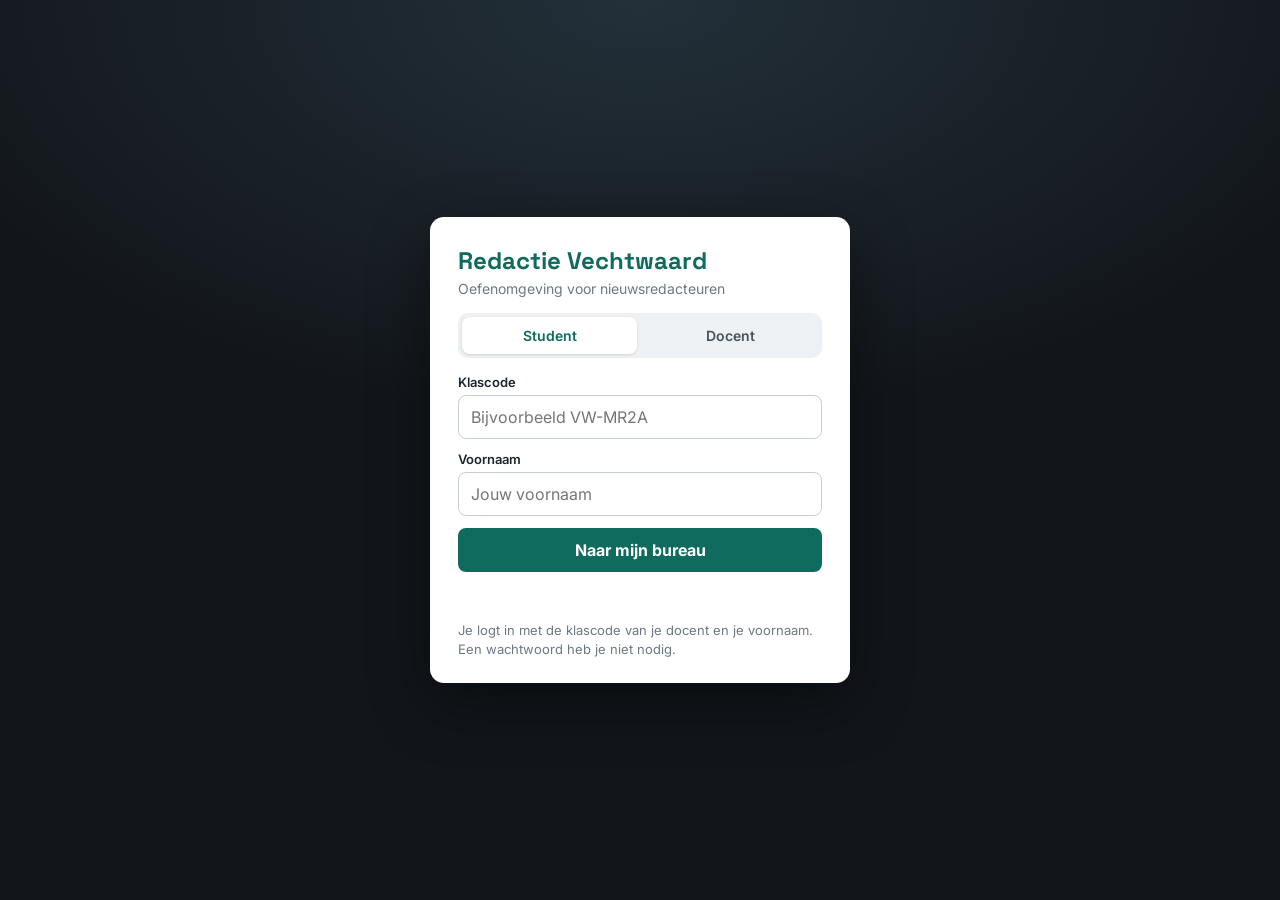
==== index.html @ 71692c30 "Eigen onderwerpen voor studenten en een beeldbibliotheek met foto's en video's (mensen in beeld doen" ====
<!doctype html><html lang="nl"><head><meta charset="utf-8"><meta name="viewport" content="width=device-width,initial-scale=1,viewport-fit=cover"><meta name="robots" content="noindex">
<meta name="theme-color" content="#0e6b5e">
<link rel="icon" type="image/svg+xml" href="favicon.svg">
<link rel="icon" type="image/png" sizes="32x32" href="favicon-32.png">
<link rel="icon" type="image/png" sizes="192x192" href="favicon-192.png">
<link rel="apple-touch-icon" href="apple-touch-icon.png">
<link rel="shortcut icon" href="favicon.ico">
<title>Redactie Vechtwaard</title>
<meta name="claude:viewport-fit-sides" content="cover">
<link rel="stylesheet" href="https://fonts.googleapis.com/css2?family=Inter:wght@400;500;600;700&family=Space+Grotesk:wght@500;700&family=Source+Serif+4:wght@600;700&display=swap">
<style>
/* Layout: een bureau in POV. Drie monitoren naast elkaar, klik vergroot het scherm tot volle breedte. */
:root{
  --room:#12161b; --room2:#1b2229; --desk:#3b2d24; --desk2:#2a1f19; --glow:#2fb7a3; --amber:#f2b046;
  --ink:#1c2630; --mute:#6b7885; --line:#dde2e7; --paper:#f4f6f8; --brand:#0e6b5e; --brand2:#0a4c43; --alert:#c8382f;
  --f-ui:'Inter',system-ui,-apple-system,'Segoe UI',sans-serif; --f-head:'Space Grotesk','Inter',system-ui,sans-serif; --f-news:'Source Serif 4',Georgia,'Times New Roman',serif;
  color-scheme:dark;
}
*{box-sizing:border-box}
html,body{height:100%}
body{margin:0;background:var(--room);color:#e8eef2;font-family:var(--f-ui);overflow:hidden;
  padding-left:max(16px,env(safe-area-inset-left,0px));padding-right:max(16px,env(safe-area-inset-right,0px));}
button{font-family:inherit}
.room{height:100%;display:flex;flex-direction:column;background:radial-gradient(120% 70% at 50% 0%,var(--room2),var(--room) 70%)}
.top{display:flex;align-items:center;justify-content:space-between;gap:12px;padding:14px 4px 6px}
.brand{font-family:var(--f-head);font-weight:700;letter-spacing:.02em}
.brand small{display:block;font:500 12px var(--f-ui);color:#8fa0ad;letter-spacing:0}
.hint{font-size:13px;color:#8fa0ad}
.stage{flex:1;min-height:0;display:flex;align-items:center;justify-content:center}
.photo{position:relative;flex:none;border-radius:6px;overflow:hidden;box-shadow:0 20px 60px rgba(0,0,0,.6)}
.photo img{position:absolute;inset:0;width:100%;height:100%;display:block}
.pv{position:absolute;left:0;top:0;width:1600px;height:1000px;transform-origin:0 0;pointer-events:none;overflow:hidden;background:#fff;filter:brightness(.95) contrast(1.03);backface-visibility:hidden}
.photo svg{position:absolute;inset:0;width:100%;height:100%}
.hs{fill:rgba(47,183,163,0);stroke:rgba(47,183,163,0);stroke-width:5;cursor:pointer;transition:fill .2s,stroke .2s}
.hs:hover{fill:rgba(47,183,163,.20);stroke:#2fb7a3}
.lbl{position:absolute;transform:translate(-50%,-50%);background:rgba(10,13,16,.78);color:#fff;font-size:13px;font-weight:600;padding:5px 11px;border-radius:99px;pointer-events:none;white-space:nowrap;backdrop-filter:blur(4px)}
.mon{position:fixed;left:0;top:0;width:100px;height:100px;opacity:0;visibility:hidden;background:#0a0d10;border-radius:10px;padding:10px;pointer-events:none;
  transition:left .42s cubic-bezier(.2,.7,.2,1),top .42s cubic-bezier(.2,.7,.2,1),width .42s cubic-bezier(.2,.7,.2,1),height .42s cubic-bezier(.2,.7,.2,1),opacity .35s}
.mon.zoomed{opacity:1;visibility:visible;z-index:60;pointer-events:auto;box-shadow:0 0 0 2px #232b33,0 30px 80px rgba(0,0,0,.7)}
.screen{position:relative;width:100%;height:100%;overflow:hidden;border-radius:4px;background:#fff}
.inner{position:absolute;left:0;top:0;width:1600px;height:1000px;transform-origin:0 0;transition:transform .42s cubic-bezier(.2,.7,.2,1)}
.bar{position:fixed;left:0;right:0;top:0;height:calc(48px + env(safe-area-inset-top,0px));padding:env(safe-area-inset-top,0px) max(16px,env(safe-area-inset-right,0px)) 0 max(16px,env(safe-area-inset-left,0px));
  display:none;align-items:center;gap:8px;background:rgba(10,13,16,.92);z-index:70;backdrop-filter:blur(6px)}
.bar.on{display:flex}
.bar button{background:#1d252c;color:#e8eef2;border:1px solid #2c3640;border-radius:8px;padding:8px 12px;font-size:14px;cursor:pointer}
.bar button.cur{border-color:var(--glow);color:#fff}
.bar .sp{flex:1}
.dim{position:fixed;inset:0;background:rgba(5,7,9,.82);z-index:55;opacity:0;pointer-events:none;transition:opacity .3s}
.dim.on{opacity:1;pointer-events:auto}
.toast{position:fixed;left:50%;bottom:24px;transform:translateX(-50%) translateY(20px);background:#0e6b5e;color:#fff;padding:12px 18px;border-radius:10px;font-size:15px;opacity:0;transition:.3s;z-index:90;pointer-events:none}
.toast.on{opacity:1;transform:translateX(-50%)}
@media (max-width:760px){
  body{overflow:auto}
  .room{height:auto;min-height:100%}
}

/* ---------- Scherm 1: redactiesysteem ---------- */
.cms{width:1600px;height:1000px;background:var(--paper);color:var(--ink);font-size:14px;display:flex;flex-direction:column}
.cms .hd{height:48px;background:#1f2a33;color:#fff;display:flex;align-items:center;padding:0 20px;gap:14px;flex:none}
.cms .hd b{font-family:var(--f-head);font-size:17px}
.cms .hd span{color:#9fb0bc;font-size:13px}
.cms .hd .r{margin-left:auto}
.cms .body{flex:1;min-height:0;display:grid;grid-template-columns:400px 1fr}
.cms .list{border-right:1px solid var(--line);background:#fff;overflow:auto}
.cms .list h3{margin:0;padding:14px 18px;font:600 13px var(--f-ui);text-transform:uppercase;letter-spacing:.06em;color:var(--mute);border-bottom:1px solid var(--line);position:sticky;top:0;background:#fff}
.cms .it{padding:11px 18px;border-bottom:1px solid #eef1f4;cursor:pointer;display:grid;gap:4px}
.cms .it:hover{background:#f6f9fb}
.cms .it.sel{background:#e6f4f1;box-shadow:inset 3px 0 0 var(--brand)}
.cms .it .t{font-weight:600;line-height:1.3}
.cms .it .m{display:flex;gap:8px;align-items:center;font-size:12px;color:var(--mute)}
.pill{display:inline-block;padding:2px 8px;border-radius:99px;background:#e9edf1;color:#46535f;font-size:11px;font-weight:600}
.pill.ok{background:#d9f0e6;color:#17613f}
.cms .ed{padding:18px 26px;overflow:auto;display:flex;flex-direction:column;gap:14px}
.cms .orig{background:#fff;border:1px solid var(--line);border-radius:8px;padding:12px 16px}
.cms .orig small{color:var(--mute);font-size:11px;text-transform:uppercase;letter-spacing:.06em;font-weight:600}
.cms .orig p{margin:4px 0 0;color:#46535f;line-height:1.4}
.cms label.l{display:flex;justify-content:space-between;font-weight:600;margin-bottom:6px}
.cms label.l span{font-weight:400;color:var(--mute)}
.cms input.kop{width:100%;font:600 20px var(--f-news);padding:11px 14px;border:1px solid #c5cdd5;border-radius:8px;background:#fff;color:var(--ink)}
.cms input.kop:focus{outline:2px solid var(--brand);border-color:var(--brand)}
.imgs{display:grid;grid-template-columns:repeat(4,1fr);gap:10px}
.img{border:2px solid var(--line);border-radius:8px;background:#fff;padding:6px;cursor:pointer;text-align:left;color:var(--ink);display:grid;gap:6px;font-size:12px}
.img.sel{border-color:var(--brand);box-shadow:0 0 0 3px rgba(14,107,94,.18)}
.ph{position:relative;height:70px;border-radius:5px;background:linear-gradient(135deg,#d3dae0,#bcc6ce);display:flex;align-items:center;justify-content:center;color:#6b7885;font-size:12px;overflow:hidden}
.ph .play{width:30px;height:30px;border-radius:50%;background:rgba(0,0,0,.55);color:#fff;display:flex;align-items:center;justify-content:center;font-size:12px}
.img .ph{height:250px}
.img .d{line-height:1.25;min-height:30px;font-size:13px}
.img .k{color:var(--mute)}
.row2{display:grid;grid-template-columns:1fr 1fr;gap:20px}
.cms input[type=range]{width:100%;accent-color:var(--brand)}
.time{font:700 26px var(--f-head);color:var(--brand)}
.seg{display:grid;grid-template-columns:repeat(3,1fr);gap:8px}
.seg button{border:2px solid var(--line);background:#fff;border-radius:8px;padding:7px 6px;cursor:pointer;font-size:13px;font-weight:600;color:var(--ink);display:grid;gap:5px;justify-items:center}
.seg button.sel{border-color:var(--brand);background:#e6f4f1}
.mini{width:56px;height:34px;border:1px solid #c5cdd5;border-radius:3px;display:grid;grid-template-rows:1.4fr 1fr 1fr;gap:2px;padding:3px;background:#f3f5f7}
.mini i{background:#d3dae0;border-radius:1px}
.mini i.hot{background:var(--brand)}
.cms .go{margin-top:auto;display:flex;align-items:center;gap:16px;background:#fff;border:1px solid var(--line);border-radius:10px;padding:12px 16px}
.cms .go p{margin:0;flex:1;color:#46535f}
.btn{background:var(--brand);color:#fff;border:0;border-radius:8px;padding:12px 24px;font-size:16px;font-weight:700;cursor:pointer}
.btn:hover{background:var(--brand2)}

/* ---------- Scherm 2: website ---------- */
.web{width:1600px;height:1000px;background:#fff;color:#1a1f24;font-family:var(--f-ui);overflow:hidden}
.web .mast{background:var(--brand);color:#fff;padding:14px 56px;display:flex;align-items:baseline;gap:18px}
.web .mast b{font:700 36px var(--f-news);letter-spacing:-.01em}
.web .mast span{opacity:.8;font-size:13px}
.web .mast .r{margin-left:auto;opacity:.85}
.web .nav{display:flex;gap:26px;padding:0 56px;border-bottom:1px solid #e1e5e9;font-weight:600;font-size:14px}
.web .nav a{padding:11px 0;color:#37424c}
.web .nav a.on{color:var(--brand);box-shadow:inset 0 -3px 0 var(--brand)}
.web .main{padding:22px 56px;display:grid;gap:22px}
.web .top2{display:grid;grid-template-columns:2fr 1fr;gap:28px}
.web .hero .ph{height:300px;border-radius:4px;font-size:14px}
.web .hero h1{font:700 32px/1.15 var(--f-news);margin:12px 0 6px}
.web .hero p{margin:0;color:#56626d;font-size:15px}
.web .side h4,.web h4.sec{margin:0 0 10px;font:700 12px var(--f-ui);text-transform:uppercase;letter-spacing:.08em;color:var(--brand)}
.web .side li{list-style:none;padding:10px 0;border-bottom:1px solid #eceff2;font:600 16px/1.3 var(--f-news)}
.web .side ul{margin:0;padding:0}
.web .mid3{display:grid;grid-template-columns:repeat(3,1fr);gap:22px}
.web .card .ph{height:130px;border-radius:4px}
.web .card h3{font:700 19px/1.2 var(--f-news);margin:8px 0 0}
.web .low{display:grid;grid-template-columns:1fr 1fr;gap:6px 28px}
.web .low div{padding:9px 0;border-bottom:1px solid #eceff2;font:600 16px/1.3 var(--f-news)}
.web .empty{background:repeating-linear-gradient(135deg,#f3f5f7 0 10px,#eef1f3 10px 20px);border-radius:4px;color:#8793a0;display:flex;align-items:center;justify-content:center;font-size:13px;min-height:44px}
.cat{font:700 11px var(--f-ui);text-transform:uppercase;letter-spacing:.07em;color:var(--brand)}

/* ---------- Scherm 3: resultaten ---------- */
.res{width:1600px;height:1000px;background:#0f1720;color:#e6edf3;padding:22px 28px;display:flex;flex-direction:column;gap:16px;font-size:14px}
.res .head{display:flex;align-items:baseline;gap:14px}
.res .head b{font:700 22px var(--f-head)}
.res .head span{color:#8aa0b2}
.res .head .ex{margin-left:auto;background:#3a2d12;color:var(--amber);padding:4px 10px;border-radius:99px;font-size:12px;font-weight:600}
.kpis{display:grid;grid-template-columns:repeat(4,1fr);gap:14px}
.kpi{background:#16212d;border-radius:10px;padding:14px 16px}
.kpi small{color:#8aa0b2;font-size:12px;text-transform:uppercase;letter-spacing:.06em}
.kpi div{font:700 32px var(--f-head);font-variant-numeric:tabular-nums;margin-top:4px}
.res .grid{flex:1;min-height:0;display:grid;grid-template-columns:1.55fr 1fr;gap:16px}
.pan{background:#16212d;border-radius:10px;padding:14px 16px;display:flex;flex-direction:column;min-height:0}
.pan h4{margin:0 0 10px;font:600 13px var(--f-ui);color:#8aa0b2;text-transform:uppercase;letter-spacing:.06em}
table.t{width:100%;border-collapse:collapse;font-variant-numeric:tabular-nums}
.t th{text-align:right;font-weight:600;color:#8aa0b2;font-size:12px;padding:6px 8px;border-bottom:1px solid #263545}
.t td{padding:9px 8px;border-bottom:1px solid #1f2d3b;text-align:right}
.t th:first-child,.t td:first-child{text-align:left}
.t tr.row{cursor:pointer}
.t tr.row:hover td{background:#1b2938}
.t tr.row.sel td{background:#1d3446}
.t td.k{max-width:330px;display:flex;align-items:center;gap:6px;font-weight:600}.kt{overflow:hidden;text-overflow:ellipsis;white-space:nowrap;min-width:0}.tagx{flex:none}
.tagx{font-size:10px;background:#3a2d12;color:var(--amber);padding:1px 6px;border-radius:99px;margin-left:6px;font-weight:600}
.chart{flex:1;min-height:0;display:flex;align-items:flex-end;gap:8px;padding-top:10px;border-bottom:1px solid #263545}
.chart .b{flex:1;background:linear-gradient(var(--glow),#1f8576);border-radius:4px 4px 0 0;position:relative;min-height:2px}
.chart .b em{position:absolute;top:-18px;left:50%;transform:translateX(-50%);font:600 11px var(--f-ui);font-style:normal;color:#b9c8d4}
.xl{display:flex;gap:8px;margin-top:6px;color:#8aa0b2;font-size:11px}
.xl span{flex:1;text-align:center}
.pan p.n{color:#8aa0b2;margin:10px 0 0;line-height:1.45}

.cms .url{font:500 12px/1.3 ui-monospace,Menlo,Consolas,monospace;color:var(--mute);background:#eef1f4;border-radius:6px;padding:6px 10px;display:flex;gap:8px;align-items:center;flex-wrap:wrap}
.cms .url b{color:var(--brand);font-weight:600}
.cms .go .btns{display:flex;gap:10px}
.btn.ghost{background:#fff;color:var(--alert);border:2px solid var(--alert);padding:10px 18px}
.btn.ghost:hover{background:#fdecea}
.btn:disabled{opacity:.45;cursor:not-allowed}
.tagx.red{background:#3d1a18;color:#ff8c82}
.chart .b.ev{background:linear-gradient(var(--amber),var(--amber) 5px,var(--glow) 5px,#1f8576)}
.chart .b.off{background:#26333f}
.evlist{display:grid;gap:3px;margin:8px 0 0;color:#cfdbe5;font-size:13px}
.evlist b{color:var(--amber);font-weight:600}
.why{margin-top:10px;display:grid;gap:6px;font-size:12px;color:#aebfcc;overflow:auto}
.why div{display:grid;grid-template-columns:128px 1fr 46px;gap:8px;align-items:baseline;line-height:1.3}
.why b{color:#e6edf3;font-weight:600}
.why .f{text-align:right;font-weight:700;color:#e6edf3;font-variant-numeric:tabular-nums}
.res .pan .chart{min-height:140px}
.dbtn{background:#1d252c;color:#e8eef2;border:1px solid #2c3640;border-radius:8px;padding:8px 14px;font-size:14px;cursor:pointer;margin-left:12px}
.dbtn:hover{border-color:var(--glow)}
.top{align-items:center}
.top .hint{margin-left:auto}
.chart .b.fut{background:repeating-linear-gradient(135deg,#1c2a38 0 6px,#16212d 6px 12px);opacity:.55;min-height:0}
#docent{position:fixed;inset:0;z-index:80;background:#f4f6f8;color:var(--ink);overflow:auto;font-size:14px}
#docent[hidden]{display:none}
.dc{min-height:100%;display:flex;flex-direction:column}
.dch{display:flex;align-items:center;gap:18px;flex-wrap:wrap;background:#1f2a33;color:#fff;padding:12px max(16px,env(safe-area-inset-right,0px)) 12px max(16px,env(safe-area-inset-left,0px));padding-top:calc(12px + env(safe-area-inset-top,0px))}
.dch b{font:700 18px var(--f-head)}
.dch span{color:#9fb0bc;font-size:13px}
.dch nav{display:flex;gap:6px;margin-left:12px;flex-wrap:wrap}
.dch nav button,.x{background:transparent;color:#cfdbe5;border:1px solid #3a4854;border-radius:8px;padding:8px 14px;font-size:14px;cursor:pointer}
.dch nav button.on{background:var(--brand);border-color:var(--brand);color:#fff}
.dch .x{margin-left:auto}
.dcb{flex:1;padding:22px max(16px,env(safe-area-inset-right,0px)) 28px max(16px,env(safe-area-inset-left,0px));display:grid;gap:22px;grid-template-columns:1fr 1fr;align-content:start}
.dcb.t-res{grid-template-columns:1fr}
.dcol{min-width:0;display:flex;flex-direction:column;gap:12px}
.dcol h3,.box2 h3{margin:0;font:700 16px var(--f-head)}
.mks{display:grid;gap:10px}
.mk{display:grid;gap:4px;text-align:left;background:#fff;border:2px solid var(--line);border-radius:10px;padding:14px 16px;cursor:pointer;color:var(--ink);font-size:14px}
.mk b{font:700 16px var(--f-head)}
.mk span{color:#56626d}
.mk.sel{border-color:var(--brand);background:#e6f4f1}
.frm{display:grid;gap:12px;background:#fff;border:1px solid var(--line);border-radius:10px;padding:16px}
.frm label,.frm fieldset legend{font-weight:600;font-size:13px}
.frm label{display:grid;gap:5px}
.frm input[type=text],.frm input:not([type]),.frm select,.frm textarea,#dg-code{font:400 14px var(--f-ui);padding:9px 11px;border:1px solid #c5cdd5;border-radius:8px;background:#fff;color:var(--ink);width:100%}
.frm textarea{resize:vertical}
.frm fieldset{border:1px solid var(--line);border-radius:8px;margin:0;padding:10px 12px;display:grid;gap:8px;min-width:0}
.ck{display:flex!important;align-items:flex-start;gap:8px;font-weight:400!important;line-height:1.35}
.ck i{color:var(--mute);font-style:normal;font-size:12px}
.scr{max-height:210px;overflow:auto;display:grid;gap:6px}
.scr2{max-height:560px;overflow:auto}
.two{display:grid;grid-template-columns:1fr 1fr;gap:12px}
.sls{display:grid;grid-template-columns:repeat(auto-fit,minmax(150px,1fr));gap:10px 16px}
.sl{display:grid;gap:3px;font-weight:400!important;font-size:12.5px!important}
.sl input{accent-color:var(--brand);width:100%}
.br{display:grid;grid-template-columns:90px 1fr 110px;gap:8px}
.note{margin:0;color:#56626d;line-height:1.45;font-size:13px}
.note code,.dcol code,.gbox code{background:#e9edf1;padding:1px 6px;border-radius:5px;font-size:12.5px}
.card2{background:#fff;border:1px solid var(--line);border-radius:10px;padding:14px 16px;display:grid;gap:5px}
.card2 p{margin:0;color:#46535f}
.card2 b{font:700 17px var(--f-head)}
.op{display:flex;align-items:center;gap:12px;background:#fff;border:1px solid var(--line);border-radius:10px;padding:12px 14px}
.op>div{flex:1;display:grid;gap:3px;min-width:0}
.op span{color:#6b7885;font-size:12.5px}
.op.act{border-color:var(--brand);background:#e6f4f1}
.op button{background:var(--brand);color:#fff;border:0;border-radius:8px;padding:8px 14px;cursor:pointer;font-weight:600}
.op button:disabled{background:#c5d9d5;color:#17463f;cursor:default}
.dkp{display:grid;grid-template-columns:repeat(auto-fit,minmax(150px,1fr));gap:12px;margin-bottom:6px}
.kp2{background:#fff;border:1px solid var(--line);border-radius:10px;padding:12px 14px;display:grid;gap:2px}
.kp2 small{color:#6b7885;text-transform:uppercase;letter-spacing:.06em;font-size:11px}
.kp2 b{font:700 26px var(--f-head);font-variant-numeric:tabular-nums}
.dgrid{display:grid;grid-template-columns:minmax(360px,.8fr) 1.4fr;gap:18px;align-items:start}
.box2{background:#fff;border:1px solid var(--line);border-radius:10px;padding:14px 16px;display:grid;gap:10px;min-width:0;overflow:auto}
.t2{width:100%;border-collapse:collapse;font-variant-numeric:tabular-nums}
.t2 th{text-align:right;font-size:12px;color:#6b7885;font-weight:600;padding:6px 8px;border-bottom:1px solid var(--line)}
.t2 td{padding:8px;border-bottom:1px solid #eef1f4;text-align:right}
.t2 th:first-child,.t2 td:first-child{text-align:left}
.t2 td.k{max-width:280px;overflow:hidden;text-overflow:ellipsis;white-space:nowrap}
.t2 tr.row{cursor:pointer}
.t2 tr.row:hover td{background:#f6f9fb}
.t2 tr.row.sel td{background:#e6f4f1}
.darkp{background:#0f1720;color:#e6edf3;border-radius:10px;padding:14px 16px;min-height:380px}
.gate{min-height:100%;display:flex;align-items:center;justify-content:center;padding:20px}
.gbox{background:#fff;border:1px solid var(--line);border-radius:12px;padding:26px;display:grid;gap:12px;max-width:420px;width:100%}
.gbox h2{margin:0;font:700 22px var(--f-head)}
.gbox p{margin:0;color:#46535f}
.gate .x{position:absolute;top:16px;right:16px;color:#46535f;border-color:#c5cdd5}
@media (max-width:900px){.dcb{grid-template-columns:1fr}.dgrid{grid-template-columns:1fr}}

.pv{filter:blur(.45px) brightness(.94) contrast(1.04) saturate(.95)}
.pv::after{content:"";position:absolute;inset:0;background:linear-gradient(115deg,rgba(255,255,255,.16) 0%,rgba(255,255,255,0) 38%,rgba(0,0,0,.10) 100%);pointer-events:none}

/* rapport (monitor) */
.rtabs{display:inline-flex;gap:4px;background:#0b121a;padding:3px;border-radius:8px}
.res .head .rtabs button{border:0;background:transparent;color:#8aa0b2;font:600 13px var(--f-ui);padding:6px 14px;border-radius:6px;cursor:pointer}
.res .head .rtabs button.on{background:#1f3347;color:#fff}
.rgrid{flex:1;min-height:0;display:grid;grid-template-columns:300px 1fr;gap:16px}
.rlijst{gap:6px;overflow:auto}
.rs{display:flex;align-items:center;gap:10px;text-align:left;border:1px solid #243445;background:#0f1a25;color:#d5e0ea;font:500 14px var(--f-ui);padding:10px 12px;border-radius:8px;cursor:pointer}
.rs i{width:14px;height:14px;border-radius:50%;border:2px solid #4a6177;flex:none}
.rs.ok i{background:#2fa66a;border-color:#2fa66a}
.rs.sel{border-color:#5aa7e6;background:#16293b}
.rlijst .n.small,.n.small{font-size:12.5px;margin-top:auto}
.rmain{gap:10px;overflow:hidden}
.rkop{display:flex;justify-content:space-between;align-items:center}
.rkop b{font:700 15px var(--f-head)}.rkop span{background:#1f3347;color:#9fc4e6;padding:3px 10px;border-radius:99px;font-size:12px;font-weight:600}
.rscroll{flex:1;min-height:0;overflow:auto;display:grid;gap:12px;align-content:start;padding-right:6px}
.doelkop{font:700 20px var(--f-head);line-height:1.3}
.rblok{background:#0f1a25;border-radius:8px;padding:12px 14px;display:grid;gap:8px}
.rblok h5{margin:0;font:600 13px var(--f-ui);color:#8aa0b2;text-transform:uppercase;letter-spacing:.06em}
.rblok label,.rscroll>label{display:grid;gap:5px;font-size:14px;color:#d5e0ea}
.rblok label small,.rscroll label small{color:#8aa0b2;font-size:12.5px}
.rin{font:400 15px var(--f-ui);background:#0b121a;color:#e6edf3;border:1px solid #2b3d50;border-radius:6px;padding:9px 10px;width:100%;box-sizing:border-box;resize:vertical}
.rin:focus{outline:2px solid #5aa7e6}
.rin.big{min-height:180px}
.rrij{display:grid;grid-template-columns:240px 1fr;gap:14px;align-items:end}
.ja{display:flex;gap:18px;padding-bottom:9px}.ja label{display:flex!important;align-items:center;gap:6px}
.chips{display:flex;flex-wrap:wrap;gap:8px}.chip{background:#1f3347;color:#cfe5f8;padding:5px 12px;border-radius:99px;font-size:13px;font-weight:600}
.opts{display:grid;grid-template-columns:repeat(2,1fr);gap:6px}
.opt{display:flex!important;grid-template-columns:none;align-items:center;gap:10px;border:1px solid #243445;border-radius:8px;padding:8px 10px;cursor:pointer}
.opt span{display:grid;gap:2px;flex:1}.opt b{font-weight:600}.opt em{font-style:normal;font-size:12px;font-weight:700;color:#9fc4e6}
.opt.goed{border-color:#2fa66a;background:#12301f}.opt.goed em{color:#6fdca0}
.opt.fout{border-color:#d9534f;background:#33171a}.opt.fout em{color:#ff8f8b}
.opt.mis{border-color:#e0a030;background:#33270d}.opt.mis em{color:#ffc766}
.rtab{overflow:auto;max-height:260px}
.rtab table.t td,.rtab table.t th{white-space:nowrap}.rtab table.t td.k{white-space:normal;min-width:240px}
.rtab tr.tot td{font-weight:700;border-top:2px solid #36506a}
.rnav{display:flex;align-items:center;justify-content:space-between;gap:12px;color:#8aa0b2;font-size:13px}
.rbtn{border:0;background:#2a5d8f;color:#fff;font:600 14px var(--f-ui);padding:9px 18px;border-radius:8px;cursor:pointer;justify-self:start}
.rbtn:disabled{opacity:.35;cursor:default}.rbtn.big{background:#2fa66a;padding:12px 22px;font-size:15px}
.dl{margin:0;padding-left:22px;display:grid;gap:6px;font-size:16px}.dl.small{font-size:14px}
.rbeo{background:#12301f;border:1px solid #2fa66a;border-radius:8px;padding:12px 14px}.rbeo p{margin:6px 0 0}
/* rapport (docent) */
.rdoel{background:#fff;border:1px solid var(--line);border-radius:8px;padding:12px 14px;display:grid;gap:8px}
.rcmp{display:grid;grid-template-columns:150px 1fr;gap:10px;font-size:14px}.rcmp span{color:var(--mute);font-size:13px}
.rcmp em{font-style:normal;font-size:12px;font-weight:700;margin-left:6px;padding:2px 8px;border-radius:99px}
.rcmp em.g{background:#dff3e8;color:#1b6b43}.rcmp em.x{background:#fbe3e1;color:#a3302b}
.rstat{display:flex;align-items:center}
.rcrs{display:grid;gap:8px}.rcr{display:grid!important;grid-template-columns:1fr 150px;gap:10px;align-items:center;font-size:13.5px}
.rdoel label{display:grid;gap:5px;font-weight:600;font-size:13px}.rdoel textarea,.rdoel select{font:400 14px var(--f-ui);padding:8px;border:1px solid #c5cdd5;border-radius:6px;width:100%;box-sizing:border-box}
.br2{display:grid;grid-template-columns:100px 1fr 90px;gap:8px;align-items:center}
.br2 input[type=text],.br2 input:not([type]){font:400 14px var(--f-ui);padding:7px;border:1px solid #c5cdd5;border-radius:6px;width:100%;box-sizing:border-box}
/* kanalen */
.ktabs{display:flex;align-items:center;gap:8px;padding:8px 20px;background:#e9edf1;border-bottom:1px solid var(--line);flex:none}
.ktabs span{font-size:12px;font-weight:700;text-transform:uppercase;letter-spacing:.06em;color:#56626d;margin-right:4px}
.ktabs button{border:1px solid #c5cdd5;background:#fff;color:#1f2a33;font:600 13px var(--f-ui);padding:6px 16px;border-radius:99px;cursor:pointer}
.ktabs button.on{background:var(--brand);border-color:var(--brand);color:#fff}
.web .mast .wbar{display:inline-flex;gap:4px;background:rgba(0,0,0,.22);padding:3px;border-radius:99px;margin-left:12px;opacity:1}
.web .mast .wbar button{border:0;background:transparent;color:#fff;font:600 13px var(--f-ui);padding:5px 14px;border-radius:99px;cursor:pointer}
.web .mast .wbar button.on{background:#fff;color:var(--brand)}
.socmain{padding:28px 56px;display:flex;flex-direction:column;gap:22px;height:calc(1000px - 68px);box-sizing:border-box;font-family:var(--f-ui)}
.socmain .prof{display:flex;align-items:center;gap:16px}
.socmain .av{width:64px;height:64px;border-radius:50%;background:var(--brand);color:#fff;font:700 28px var(--f-news);display:flex;align-items:center;justify-content:center}
.socmain .prof b{display:block;font-size:20px}.socmain .prof span{color:#6b7885;font-size:14px}
.socmain .sgrid{flex:1;min-height:0;display:grid;gap:18px}
.socmain.instagram .sgrid{grid-template-columns:repeat(3,1fr);grid-template-rows:repeat(2,1fr)}
.socmain.tiktok{background:#101216;color:#fff}.socmain.tiktok .prof span{color:#9aa5af}
.socmain.tiktok .sgrid{grid-template-columns:repeat(4,1fr)}
.igt,.ttt{display:flex;flex-direction:column;gap:6px;min-height:0;min-width:0}
.igp{flex:1;min-height:0;background:#d9dfe5;border-radius:6px;display:flex;align-items:center;justify-content:center;color:#6b7885;font-size:14px}
.igt p{margin:0;font-size:14px;line-height:1.35;display:-webkit-box;-webkit-line-clamp:2;-webkit-box-orient:vertical;overflow:hidden}
.ttp{flex:1;min-height:0;background:linear-gradient(180deg,#2a313a,#171b21);border-radius:10px;position:relative;display:flex;align-items:center;justify-content:center;overflow:hidden}
.ttp .play{width:54px;height:54px;border-radius:50%;background:rgba(255,255,255,.2);display:flex;align-items:center;justify-content:center;font-size:22px}
.ttp .hk{position:absolute;left:12px;right:12px;bottom:14px;font:700 17px/1.25 var(--f-ui);text-shadow:0 1px 6px rgba(0,0,0,.7)}
.igt .st,.ttt .st{display:flex;justify-content:space-between;font-size:13px;color:#6b7885}.ttt .st{color:#9aa5af}
.igt.empty .igp,.ttt.empty .ttp{background:#eef1f4;border:2px dashed #c5cdd5}.ttt.empty .ttp{background:#1a1e24;border-color:#3a424c}
.igt.empty p,.ttt.empty p{color:#9aa5af;margin:0;font-size:13px}

.cms .kop.s{font-family:var(--f-ui);font-weight:500;font-size:17px}

/* beelden uit de bibliotheek */
.ph.pic,.igp.pic,.ttp.pic{background-size:cover;background-position:center;background-repeat:no-repeat;color:transparent}
.ph.pic .play,.ttp.pic .play{width:54px;height:54px;border-radius:50%;background:rgba(0,0,0,.55);border:3px solid #fff;color:#fff;font-size:20px;padding-left:4px;box-sizing:border-box;display:flex;align-items:center;justify-content:center}
.img .ph.pic .play{width:44px;height:44px;font-size:16px}
.ttp.pic{background-color:#171b21}
.cms .list .nieuw{margin:0 12px 10px;width:calc(100% - 24px);border:2px dashed var(--brand);background:#fff;color:var(--brand);font:600 14px var(--f-ui);padding:10px;border-radius:8px;cursor:pointer}
.cms .list .nieuw.on{background:var(--brand);color:#fff;border-style:solid}
.eig{display:grid;gap:12px;align-content:start}
.eig h2{margin:0;font:700 22px var(--f-head);color:var(--brand)}
.eig .muted,.bsel .muted{margin:0;color:#6b7885}
.eig label,.frm .bib+.bsel{display:grid;gap:5px;font-weight:600}
.eig input,.eig textarea,.eig select{font:400 15px var(--f-ui);padding:9px 11px;border:1px solid #c5cdd5;border-radius:8px;background:#fff;color:var(--ink);width:100%;box-sizing:border-box}
.eig .two{display:grid;grid-template-columns:2fr 1fr;gap:12px}
.eig .q3{display:grid;grid-template-columns:repeat(4,1fr);gap:10px}
.eig .q3 label{font-size:12px}
.eig .btns{display:flex;gap:10px;justify-content:flex-end}
.bib{display:grid;grid-template-columns:repeat(auto-fill,minmax(112px,1fr));gap:8px;max-height:190px;overflow:auto;padding:4px;border:1px solid #d5dce2;border-radius:8px;background:#f4f6f8}
.bi{position:relative;border:2px solid transparent;background:#fff;color:#1a1f24;border-radius:8px;padding:4px;cursor:pointer;display:grid;gap:4px;text-align:left;font:500 11px/1.2 var(--f-ui)}
.bi.on{border-color:var(--brand);box-shadow:0 0 0 3px rgba(14,107,94,.18)}
.bi i{position:absolute;top:6px;right:6px;background:var(--brand);color:#fff;border-radius:50%;width:20px;height:20px;display:flex;align-items:center;justify-content:center;font:700 12px var(--f-ui);font-style:normal}
.bimg{display:block;aspect-ratio:8/5;border-radius:5px;background-size:cover;background-position:center;background:#d9dfe5}
.bi .bimg,.bs .bimg{background-size:cover;background-position:center}
.bsel{display:grid;gap:6px;margin-top:8px}
.bs{display:grid;grid-template-columns:64px 1fr auto auto;gap:10px;align-items:center;background:#fff;border:1px solid #d5dce2;border-radius:8px;padding:5px 8px;color:#1a1f24}
.bs .bimg{width:64px;aspect-ratio:8/5}
.bs button{border:0;background:#eef1f4;border-radius:6px;width:28px;height:28px;font-size:18px;cursor:pointer}
.bs select{font:400 13px var(--f-ui);padding:5px 8px;border:1px solid #c5cdd5;border-radius:6px}

[hidden]{display:none!important}
body{margin:0}
.who{color:#9fb0bc;font-size:13px;margin-left:auto;margin-right:4px}
.who+.dbtn{margin-left:8px}
.top .hint{margin-left:0}
body.is-docent #room{display:none}
#login{position:fixed;inset:0;z-index:100;background:radial-gradient(1100px 600px at 50% 0%,#233039 0%,#12161b 70%);display:flex;align-items:center;justify-content:center;padding:20px;overflow:auto}
.lbox{background:#fff;color:var(--ink);border-radius:14px;padding:28px 28px 24px;width:100%;max-width:420px;display:grid;gap:16px;box-shadow:0 20px 60px rgba(0,0,0,.45)}
.lbrand{font:700 24px var(--f-head);color:var(--brand)}
.lbrand small{display:block;font:400 14px var(--f-ui);color:var(--mute);margin-top:4px}
.ltabs{display:grid;grid-template-columns:1fr 1fr;gap:6px;background:#eef1f4;padding:4px;border-radius:10px}
.ltabs button{border:0;background:transparent;padding:10px;border-radius:8px;font:600 14px var(--f-ui);color:#46535f;cursor:pointer}
.ltabs button.on{background:#fff;color:var(--brand);box-shadow:0 1px 3px rgba(0,0,0,.12)}
#login form{display:grid;gap:12px}
#login label{display:grid;gap:5px;font-weight:600;font-size:13px}
#login input{font:400 16px var(--f-ui);padding:11px 12px;border:1px solid #c5cdd5;border-radius:8px;width:100%;background:#fff;color:var(--ink)}
#login input:focus{outline:2px solid var(--brand);border-color:var(--brand)}
#login .btn:disabled{opacity:.6;cursor:default}
.lerr{margin:0;color:var(--alert);font-size:14px;min-height:1.2em;line-height:1.4}
.lnote{margin:0;color:var(--mute);font-size:13px;line-height:1.45}
.toast{z-index:200}

</style>

<div class="room" id="room">
  <div class="top">
    <div class="brand">Redactie Vechtwaard<small>Jouw bureau · afdeling Nieuws</small></div>
    <div class="hint">Klik op een scherm om het te vergroten</div><span class="who" id="who" hidden></span><button class="dbtn" id="outbtn" hidden>Uitloggen</button>
  </div>
  <div class="stage" id="stage"><div class="photo" id="photo">
    <img src="bureau.jpg" alt="Redactiebureau met drie schermen">
    <div class="pv" id="p0"></div><div class="pv" id="p1"></div><div class="pv" id="p2"></div>
    <svg viewBox="0 0 2576 1438" preserveAspectRatio="none">
      <polygon class="hs" data-i="0" points="102,580 926,517 943,898 172,1041"/>
      <polygon class="hs" data-i="1" points="949,518 1658,517 1644,897 963,894"/>
      <polygon class="hs" data-i="2" points="1679,539 2494,605 2431,1049 1664,899"/>
    </svg>
    <div class="lbl" style="left:19%;top:32%">Redactiesysteem</div>
    <div class="lbl" style="left:50.5%;top:33%">Website</div>
    <div class="lbl" style="left:80%;top:33%">Resultaten</div>
  </div></div>
</div>
<div id="layer">
  <div class="mon" data-i="0"><div class="screen"><div class="inner" id="s0"></div></div></div>
  <div class="mon" data-i="1"><div class="screen"><div class="inner" id="s1"></div></div></div>
  <div class="mon" data-i="2"><div class="screen"><div class="inner" id="s2"></div></div></div>
</div>
<div class="dim" id="dim"></div>
<div class="bar" id="bar">
  <button id="back">← Terug naar bureau</button>
  <button data-go="0">Redactiesysteem</button><button data-go="1">Website</button><button data-go="2">Resultaten</button>
  <span class="sp"></span><span class="hint">Esc sluit het scherm</span>
</div>
<div id="docent" hidden></div>
<div id="login" hidden>
  <div class="lbox">
    <div class="lbrand">Redactie Vechtwaard<small>Oefenomgeving voor nieuwsredacteuren</small></div>
    <div class="ltabs"><button data-lt="s" class="on" type="button">Student</button><button data-lt="d" type="button">Docent</button></div>
    <form id="lf-s" autocomplete="off">
      <label>Klascode<input name="code" required placeholder="Bijvoorbeeld VW-MR2A" autocapitalize="characters" autocomplete="off"></label>
      <label>Voornaam<input name="naam" required maxlength="30" placeholder="Jouw voornaam" autocomplete="given-name"></label>
      <button class="btn" type="submit">Naar mijn bureau</button>
    </form>
    <form id="lf-d" hidden autocomplete="off">
      <label>Klascode<input name="code" required placeholder="Bijvoorbeeld VW-MR2A" autocapitalize="characters" autocomplete="off"></label>
      <label>Docentcode<input name="dcode" type="password" required autocomplete="current-password"></label>
      <button class="btn" type="submit">Open docentbesturing</button>
    </form>
    <p class="lerr" id="lerr" role="alert"></p>
    <p class="lnote">Je logt in met de klascode van je docent en je voornaam. Een wachtwoord heb je niet nodig.</p>
  </div>
</div>

<div class="toast" id="toast"></div>

<script>
/* Rekenmotor redactiesimulator v1
   Bepaalt bereik, kliks, klikpercentage, leestijd en verloop per uur voor één publicatie.
   Zuivere functie: zelfde bericht + keuzes + seed + regels geeft altijd hetzelfde resultaat.
   Alle getallen komen uit de regels (tabel rsim_settings, sleutel 'rekenregels'). */
(function (root, factory) {
  if (typeof module === 'object' && module.exports) module.exports = factory();
  else root.Engine = factory();
})(typeof globalThis !== 'undefined' ? globalThis : this, function () {

  const DEFAULTS = {
    versie: 1,
    eenvoud: { kort_duidelijk: 1.10, lang_vaag: 0.90, kort_max_woorden: 10, lang_min_woorden: 18 },
    woorden: {
      negatief_per_woord: 0.023, positief_per_woord: -0.010, max_woorden: 5,
      negatief: ['dood', 'overleden', 'gewond', 'ramp', 'crisis', 'schandaal', 'brand', 'ongeluk', 'aanrijding', 'inbra', 'dreigt', 'bedreig', 'angst', 'paniek', 'woede', 'boos', 'verbod', 'sluit', 'dicht', 'tekort', 'vertraging', 'gevaar', 'storm', 'alg', 'explosie', 'faillissement', 'ontslag', 'zorgen', 'verdwenen', 'mislukt'],
      positief: ['blij', 'feest', 'succes', 'geslaagd', 'winnaar', 'wint', 'gered', 'mooi', 'fantastisch', 'gelukkig', 'opening', 'groei', 'record', 'beste', 'liefde', 'terug', 'nieuw']
    },
    sensatie: {
      kliks_max: 1.25, leestijd_min: 0.6,
      clickbait: ['schokkend', 'je gelooft', 'niet te geloven', 'wat daarna', 'dit moet je', 'verbijsterend', 'ongelooflijk', 'drama', 'bizar', 'dít', 'alles over', 'onthuld']
    },
    beeld: { met_beeld: 1.19, per_categorie: { politiek: 1.75 }, video_boven_foto_website: 1.10, kwaliteit_effect: 0.05, mensen: 1.12, mensen_sociaal: 1.18 },
    plek: { boven: 1.0, midden: 0.2, onder: 0.1, zicht_basis: 0.35, halfwaarde_uur: { boven: 8, midden: 6, onder: 5 } },
    ctr_basis: 0.03,
    engagement: { doorklik_basis: 0.22, delen_basis: 0.03, ruis: 0.2 },
    conversie: { nieuwsbrief_basis: 0.03 },
    kanalen: {
      instagram: { dagbereik: 6000, zicht_basis: 0.30, halfwaarde_uur: 7, aandeel: { jongeren: 0.35, volwassenen: 0.35, midden: 0.20, senioren: 0.10 },
        kwaliteit_effect: 0.12, ctr_basis: 0.015, interactie_basis: 0.05, delen_basis: 0.006, max_tekens: 125, ideaal_min: 30, ideaal_max: 110, viraal_ruis: 0.25 },
      tiktok: { dagbereik: 10000, zicht_basis: 0.35, halfwaarde_uur: 10, aandeel: { jongeren: 0.55, volwassenen: 0.25, midden: 0.15, senioren: 0.05 },
        kwaliteit_effect: 0.10, ctr_basis: 0.004, interactie_basis: 0.07, delen_basis: 0.010, max_tekens: 90, korte_haak_woorden: 8, lange_haak_woorden: 14, viraal_ruis: 0.65, duur_sec: 30 }
    },
    ruis: 0.30,
    leestijd: { deel_onder_15_sec: 0.55, onder_15_gem_sec: 8, betrokken_basis_sec: 70 },
    publiek: { dagbezoekers: 12000, aandeel: { jongeren: 0.20, volwassenen: 0.30, midden: 0.28, senioren: 0.22 } },
    uurcurves: {
      jongeren: [0.25, 0.1, 0.05, 0.03, 0.02, 0.03, 0.12, 0.3, 0.35, 0.3, 0.3, 0.4, 0.55, 0.55, 0.45, 0.5, 0.6, 0.7, 0.8, 0.9, 1.0, 1.0, 0.8, 0.5],
      volwassenen: [0.1, 0.04, 0.02, 0.02, 0.03, 0.12, 0.4, 0.85, 1.0, 0.8, 0.65, 0.7, 0.85, 0.8, 0.6, 0.6, 0.7, 0.8, 0.8, 0.75, 0.8, 0.7, 0.4, 0.2],
      midden: [0.06, 0.03, 0.02, 0.02, 0.04, 0.2, 0.65, 1.0, 0.95, 0.7, 0.6, 0.65, 0.85, 0.8, 0.55, 0.5, 0.6, 0.7, 0.65, 0.6, 0.6, 0.5, 0.25, 0.1],
      senioren: [0.04, 0.02, 0.02, 0.02, 0.05, 0.25, 0.7, 1.0, 0.95, 0.8, 0.7, 0.7, 0.85, 0.75, 0.55, 0.45, 0.45, 0.5, 0.45, 0.4, 0.35, 0.25, 0.12, 0.06]
    },
    horizon_uren: 24
  };
  const GROEPEN = ['jongeren', 'volwassenen', 'midden', 'senioren'];

  function merge(a, b) {
    if (b === undefined || b === null) return a;
    if (Array.isArray(a) || typeof a !== 'object' || a === null) return b;
    const o = Object.assign({}, a);
    for (const k of Object.keys(b)) o[k] = k in a ? merge(a[k], b[k]) : b[k];
    return o;
  }

  function mulberry32(seed) {
    let a = (seed >>> 0) || 1;
    return function () {
      a = (a + 0x6D2B79F5) >>> 0;
      let t = a;
      t = Math.imul(t ^ (t >>> 15), t | 1);
      t ^= t + Math.imul(t ^ (t >>> 7), t | 61);
      return ((t ^ (t >>> 14)) >>> 0) / 4294967296;
    };
  }
  function gauss(rnd) {
    let u = 0, v = 0;
    while (u === 0) u = rnd();
    v = rnd();
    return Math.sqrt(-2 * Math.log(u)) * Math.cos(2 * Math.PI * v);
  }
  const clamp = (x, lo, hi) => Math.min(hi, Math.max(lo, x));
  const woordenVan = s => (String(s).toLowerCase().match(/[a-zà-ÿ0-9']+/g) || []);
  const pct = f => (f >= 1 ? '+' : '−') + Math.abs(Math.round((f - 1) * 100)) + '%';

  /* ---- analyse van de kop ---- */
  function kopAnalyse(kop, R) {
    const w = woordenVan(kop), n = w.length;
    const E = R.eenvoud;
    let eenvoud;
    if (n <= E.kort_max_woorden) eenvoud = E.kort_duidelijk;
    else if (n >= E.lang_min_woorden) eenvoud = E.lang_vaag;
    else {
      const t = (n - E.kort_max_woorden) / (E.lang_min_woorden - E.kort_max_woorden);
      eenvoud = E.kort_duidelijk + t * (E.lang_vaag - E.kort_duidelijk);
    }
    const tel = lijst => w.filter(x => lijst.some(stam => x.startsWith(stam))).length;
    const neg = Math.min(tel(R.woorden.negatief), R.woorden.max_woorden);
    const pos = Math.min(tel(R.woorden.positief), R.woorden.max_woorden);
    const woorden = 1 + neg * R.woorden.negatief_per_woord + pos * R.woorden.positief_per_woord;
    const k = String(kop), kl = k.toLowerCase();
    const uitroep = Math.min((k.match(/!/g) || []).length, 2) / 2;
    const bait = Math.min(R.sensatie.clickbait.filter(c => kl.includes(c)).length, 2) / 2;
    const letters = k.replace(/[^A-Za-zÀ-ÿ]/g, '');
    const hoofd = letters.length > 4 ? (k.replace(/[^A-ZÀ-Ý]/g, '').length / letters.length) : 0;
    const caps = clamp((hoofd - 0.25) / 0.5, 0, 1);
    const sensatie = clamp(0.4 * uitroep + 0.45 * bait + 0.15 * caps, 0, 1);
    return { aantalWoorden: n, eenvoud, negatief: neg, positief: pos, woorden, sensatie };
  }

  /* ---- beeldfactor ---- */
  function beeldAnalyse(artikel, beeldIdx, R) {
    const b = (beeldIdx !== undefined && beeldIdx !== null && beeldIdx >= 0) ? artikel.beelden[beeldIdx] : null;
    if (!b) return { factor: 1, type: 'geen', kwaliteit: null };
    const basis = (R.beeld.per_categorie && R.beeld.per_categorie[artikel.categorie]) || R.beeld.met_beeld;
    const video = b.type === 'video' ? R.beeld.video_boven_foto_website : 1;
    const kw = 1 + R.beeld.kwaliteit_effect * (clamp(b.kwaliteit || 3, 1, 5) - 3);
    const mensen = b.mensen ? (R.beeld.mensen || 1.12) : 1;
    return { factor: basis * video * kw * mensen, type: b.type, kwaliteit: b.kwaliteit, basis, video, kw, mensen, categorieEffect: basis !== R.beeld.met_beeld };
  }

  /* ---- de toestand van een publicatie op één moment ---- */
  function staatVan(artikel, st, R) {
    const kop = kopAnalyse(st.kop, R);
    const bld = beeldAnalyse(artikel, st.beeld, R);
    const nw = artikel.nieuwswaarde;
    const nwGem = (nw.impact + nw.nabijheid + nw.conflict + nw.human_interest + nw.actualiteit) / 5;
    const potentieel = artikel.sensatie_potentieel / 5;
    const L = R.leestijd;
    const afhaak = clamp(L.deel_onder_15_sec + 0.3 * kop.sensatie * (1 - potentieel) + 0.1 * kop.sensatie, 0.3, 0.92);
    const betrokken = L.betrokken_basis_sec * (0.85 + 0.06 * nw.human_interest) * (bld.type === 'video' ? 1.15 : 1);
    const ref = L.deel_onder_15_sec * L.onder_15_gem_sec + (1 - L.deel_onder_15_sec) * betrokken;
    const leestijd = Math.max(afhaak * L.onder_15_gem_sec + (1 - afhaak) * betrokken, ref * R.sensatie.leestijd_min);
    return {
      kop, bld, afhaak, leestijd, nwF: 0.7 + 0.15 * nwGem,
      sensKliks: 1 + (R.sensatie.kliks_max - 1) * kop.sensatie * potentieel,
      plekNaam: st.plek, plekF: R.plek[st.plek], halfPos: R.plek.halfwaarde_uur[st.plek]
    };
  }

  /* wijzigingen: [{uurNa, kop?, beeld?, plek?, intrekken?}] met uurNa = uren sinds publicatie */
  function beschrijfWijziging(w, artikel, vorig) {
    const d = [];
    if (w.intrekken) return 'Publicatie ingetrokken';
    if (w.beeld !== undefined && w.beeld !== vorig.beeld) {
      const b = w.beeld >= 0 ? artikel.beelden[w.beeld] : null;
      d.push(!b ? 'Beeld verwijderd' : (vorig.beeld >= 0 ? 'Beeld gewisseld' : (b.type === 'video' ? 'Video toegevoegd' : 'Foto toegevoegd')));
    }
    if (w.kop !== undefined && w.kop !== vorig.kop) d.push('Kop aangepast');
    if (w.plek !== undefined && w.plek !== vorig.plek) d.push('Verplaatst naar ' + ({ boven: 'bovenaan', midden: 'het midden', onder: 'onderaan' })[w.plek]);
    return d.join(', ');
  }

  /* ---- de simulatie ---- */
  function simuleer(artikel, keuze, regels, opts) {
    const R = merge(DEFAULTS, regels || {});
    const H = (opts && opts.uren !== undefined) ? opts.uren : R.horizon_uren;
    const uur = keuze.uur;
    const wijz = (keuze.wijzigingen || []).slice().sort((x, y) => x.uurNa - y.uurNa);
    const halfNieuws = Math.max(artikel.tijdgevoeligheid_uren, 1);

    const rnd = mulberry32(keuze.seed || 1);
    const rnd2 = mulberry32(((keuze.seed || 1) ^ 0x5bd1e995) >>> 0);   // eigen reeks: bestaande cijfers blijven gelijk
    const hi = artikel.nieuwswaarde.human_interest;
    const intGem = GROEPEN.reduce((x, g) => x + R.publiek.aandeel[g] * artikel.interesse[g], 0) / 3;
    const globaal = clamp(Math.exp(R.ruis * 0.5 * gauss(rnd)), 0.6, 1.6);

    const somCurve = {};
    GROEPEN.forEach(g => { somCurve[g] = R.uurcurves[g].reduce((x, y) => x + y, 0); });
    const perGroep = {};
    GROEPEN.forEach(g => { perGroep[g] = { bereik: 0, kliks: 0 }; });

    let st = { kop: keuze.kop, beeld: keuze.beeld === undefined ? -1 : keuze.beeld, plek: keuze.plek };
    let S = staatVan(artikel, st, R), resetT = 0, ingetrokkenOp = null;
    const gebeurtenissen = [], verloop = [];
    let totBereik = 0, totKliks = 0, leesSom = 0, afhaakSom = 0, totDoor = 0, totDeel = 0, totInschr = 0, cDoor = 0, cDeel = 0, cInschr = 0;   // c* = rest dat naar het volgende uur doorloopt

    for (let t = 0; t < H; t++) {
      const klok = (uur + t) % 24;
      let gebeurtenis = null;
      while (wijz.length && wijz[0].uurNa <= t) {
        const w = wijz.shift();
        const tekst = beschrijfWijziging(w, artikel, st);
        if (w.intrekken) { ingetrokkenOp = t; }
        else {
          const nieuw = { kop: w.kop !== undefined ? w.kop : st.kop, beeld: w.beeld !== undefined ? w.beeld : st.beeld, plek: w.plek !== undefined ? w.plek : st.plek };
          if (nieuw.plek !== st.plek) resetT = t;
          st = nieuw; S = staatVan(artikel, st, R);
        }
        if (tekst) { gebeurtenis = gebeurtenis ? gebeurtenis + ' en ' + tekst.toLowerCase() : tekst; gebeurtenissen.push({ uurNa: t, uur: klok, tekst }); }
      }
      const uurRuis = clamp(Math.exp(R.ruis * 0.3 * gauss(rnd)), 0.7, 1.4);   // altijd trekken, zodat eerdere uren niet veranderen
      let b = 0, k = 0;
      if (ingetrokkenOp === null) {
        const dec = Math.pow(0.5, (t - resetT) / S.halfPos) * Math.pow(0.5, t / halfNieuws);
        GROEPEN.forEach(g => {
          const bezoekers = R.publiek.dagbezoekers * R.publiek.aandeel[g] * R.uurcurves[g][klok] / somCurve[g];
          const gezien = bezoekers * R.plek.zicht_basis * S.plekF * dec;
          const interesseF = artikel.interesse[g] / 3;
          const ctr = R.ctr_basis * interesseF * S.nwF * S.bld.factor * S.kop.eenvoud * S.kop.woorden * S.sensKliks;
          const bg = gezien * globaal * uurRuis;
          perGroep[g].bereik += bg; perGroep[g].kliks += bg * ctr;
          b += bg; k += bg * ctr;
        });
      }
      const br = Math.round(b), kr = Math.min(Math.round(k), br);
      const eRuis = clamp(Math.exp(R.engagement.ruis * 0.3 * gauss(rnd2)), 0.7, 1.4);
      const bet = (1 - S.afhaak) / (1 - R.leestijd.deel_onder_15_sec);
      cDoor += kr * clamp(R.engagement.doorklik_basis * bet, 0, 0.6) * eRuis;
      cDeel += kr * R.engagement.delen_basis * bet * ((0.6 + 0.2 * hi) / 1.2) * eRuis;
      cInschr += kr * R.conversie.nieuwsbrief_basis * bet * intGem * eRuis;
      const door = Math.floor(cDoor), deel = Math.floor(cDeel), inschr = Math.floor(cInschr);
      cDoor -= door; cDeel -= deel; cInschr -= inschr;
      verloop.push({ uur: klok, uurNa: t, bereik: br, kliks: kr, door, deel, inschr, lees: Math.round(S.leestijd), gebeurtenis, actief: ingetrokkenOp === null });
      totDoor += door; totDeel += deel; totInschr += inschr;
      totBereik += br; totKliks += kr; leesSom += kr * S.leestijd; afhaakSom += kr * S.afhaak;
    }
    GROEPEN.forEach(g => {
      const p = perGroep[g];
      p.bereik = Math.round(p.bereik); p.kliks = Math.round(p.kliks);
      p.ctr = p.bereik ? p.kliks / p.bereik : 0;
    });
    const leestijd = Math.round(totKliks ? leesSom / totKliks : S.leestijd);
    const afhaak = totKliks ? afhaakSom / totKliks : S.afhaak;

    /* tijdstip: hoe actief is het publiek op het moment van plaatsen, gemiddeld over de dag = 1 */
    let actief = 0, gemiddeld = 0;
    GROEPEN.forEach(g => {
      const a = R.publiek.aandeel[g] * artikel.interesse[g];
      actief += a * (R.uurcurves[g][uur] / somCurve[g]) * 24;
      gemiddeld += a;
    });
    const tijdIndex = actief / gemiddeld;

    const uitleg = [], P = S.plekNaam, K = S.kop, B = S.bld;
    uitleg.push({ sleutel: 'plek', label: 'Plek op de homepage', factor: S.plekF, tekst: ({ boven: 'Bovenaan', midden: 'Midden', onder: 'Onderaan' })[P] + ': ' + (S.plekF >= 1 ? 'iedereen ziet dit bericht het eerst' : 'veel bezoekers scrollen er niet naartoe (' + Math.round(S.plekF * 100) + '% van de zichtbaarheid bovenaan)') });
    uitleg.push({ sleutel: 'tijd', label: 'Tijdstip van plaatsen', factor: tijdIndex, tekst: String(uur).padStart(2, '0') + ':00: jouw publiek is nu ' + (tijdIndex >= 1.3 ? 'zeer actief' : tijdIndex >= 0.8 ? 'redelijk actief' : 'weinig actief') + ' (index ' + tijdIndex.toFixed(2).replace('.', ',') + ')' });
    uitleg.push({ sleutel: 'beeld', label: 'Beeld', factor: B.factor, tekst: B.type === 'geen' ? 'Geen beeld: de vergelijking is 1,0' : (B.type === 'video' ? 'Video' : 'Foto') + (B.categorieEffect ? ' (bij deze categorie telt beeld extra mee)' : '') + (B.mensen > 1 ? ', met mensen in beeld (' + pct(B.mensen) + ')' : (B.type !== 'geen' ? ', zonder mensen in beeld' : '')) + ': ' + pct(B.factor) + ' kliks' });
    uitleg.push({ sleutel: 'eenvoud', label: 'Eenvoud van de kop', factor: K.eenvoud, tekst: K.aantalWoorden + ' woorden: ' + (K.eenvoud > 1.02 ? 'kort en duidelijk' : K.eenvoud < 0.98 ? 'lang en vaag' : 'gemiddeld') + ' (' + pct(K.eenvoud) + ')' });
    uitleg.push({ sleutel: 'woorden', label: 'Woorden in de kop', factor: K.woorden, tekst: K.negatief + ' negatief, ' + K.positief + ' positief: ' + pct(K.woorden) + ' kliks' });
    uitleg.push({ sleutel: 'sensatie', label: 'Sensatie in de kop', factor: S.sensKliks, tekst: K.sensatie < 0.05 ? 'Nuchtere kop' : 'Sensationele kop: kliks ' + pct(S.sensKliks) + ', maar meer lezers haken binnen 15 seconden af' });
    uitleg.push({ sleutel: 'betrokkenheid', label: 'Betrokkenheid van lezers', factor: (1 - S.afhaak) / (1 - R.leestijd.deel_onder_15_sec), tekst: Math.round((1 - S.afhaak) * 100) + '% van de lezers blijft langer dan 15 seconden. Dat bepaalt hoeveel lezers doorklikken, delen en zich inschrijven' });
    uitleg.push({ sleutel: 'nieuwswaarde', label: 'Nieuwswaarde van het bericht', factor: S.nwF, tekst: 'Dichtbij en belangrijk nieuws scoort beter (' + pct(S.nwF) + ')' });

    return {
      bereik: totBereik, kliks: totKliks, ctr: totBereik ? totKliks / totBereik : 0,
      doorkliks: totDoor, gedeeld: totDeel, inschrijvingen: totInschr,
      engagementrate: totKliks ? (totDoor + totDeel) / totKliks : 0, conversie: totKliks ? totInschr / totKliks : 0,
      leestijd, afhaakdeel: afhaak, verloop, perGroep, uitleg, tijdIndex, gebeurtenissen,
      ingetrokken: ingetrokkenOp !== null, ingetrokkenUurNa: ingetrokkenOp
    };
  }


  /* ---- Instagram en TikTok ----
     Zelfde vorm als simuleer(), zodat resultaten en rapport voor elk kanaal hetzelfde werken.
     kliks = klikken naar het bericht op de website. leestijd = hoe lang mensen naar het bericht kijken.
     interacties = likes, reacties en opgeslagen. */
  function simuleerSocial(artikel, keuze, regels, opts) {
    const R = merge(DEFAULTS, regels || {});
    const kan = keuze.kanaal === 'tiktok' ? 'tiktok' : 'instagram', K = R.kanalen[kan];
    const H = (opts && opts.uren !== undefined) ? opts.uren : R.horizon_uren;
    const uur = keuze.uur;
    const wijz = (keuze.wijzigingen || []).slice().sort((x, y) => x.uurNa - y.uurNa);
    const halfNieuws = Math.max(artikel.tijdgevoeligheid_uren, 1);
    const rnd = mulberry32(((keuze.seed || 1) ^ 0x9e3779b9) >>> 0);
    const nw = artikel.nieuwswaarde;
    const nwGem = (nw.impact + nw.nabijheid + nw.conflict + nw.human_interest + nw.actualiteit) / 5, nwF = 0.7 + 0.15 * nwGem;
    const intGem = GROEPEN.reduce((x, g) => x + K.aandeel[g] * artikel.interesse[g], 0) / 3;
    const viraal = clamp(Math.exp(K.viraal_ruis * gauss(rnd)), 0.4, 3.5);
    const somCurve = {}; GROEPEN.forEach(g => { somCurve[g] = R.uurcurves[g].reduce((x, y) => x + y, 0); });

    const wil = kan === 'instagram' ? 'foto' : 'video';
    function staat(st) {
      const tekst = String(st.kop || ''), ka = kopAnalyse(tekst, R), n = ka.aantalWoorden, tek = tekst.length;
      const b = (st.beeld !== undefined && st.beeld !== null && st.beeld >= 0) ? artikel.beelden[st.beeld] : null;
      const juist = b && b.type === wil;
      const bf = !b ? 0.5 : (juist ? 1 : 0.7) * (1 + K.kwaliteit_effect * (clamp(b.kwaliteit || 3, 1, 5) - 3)) * 1.1 * (b.mensen ? (R.beeld.mensen_sociaal || 1.18) : 1);
      let tf, tl;
      if (kan === 'instagram') {
        tf = tek === 0 ? 0.8 : (tek < K.ideaal_min ? 0.92 : (tek <= K.ideaal_max ? 1.1 : 0.97));
        tl = tek === 0 ? 'Geen bijschrift' : tek + ' tekens: ' + (tek < K.ideaal_min ? 'erg kort' : tek <= K.ideaal_max ? 'kort en krachtig' : 'aan de lange kant');
      } else {
        const direct = /\?|\b(je|jij|jouw|u)\b/i.test(tekst) ? 0.08 : 0;
        const lengte = n === 0 ? 0.8 : (n <= K.korte_haak_woorden ? 1.15 : (n <= K.lange_haak_woorden ? 1.0 : 0.85));
        tf = lengte + direct;
        tl = n + ' woorden: ' + (n <= K.korte_haak_woorden ? 'een korte haak' : n <= K.lange_haak_woorden ? 'gemiddeld' : 'te lang voor de eerste seconden') + (direct ? ', spreekt de kijker direct aan' : '');
      }
      const sens = 1 + 0.12 * ka.sensatie;
      const kijk = kan === 'instagram' ? 2.5 + 2 * (juist && b ? (b.kwaliteit || 3) / 5 : 0.4) : K.duur_sec * clamp(0.25 + 0.3 * (tf - 0.8) + 0.08 * ((b && b.kwaliteit || 3) - 3) - 0.15 * ka.sensatie, 0.12, 0.8);
      return { ka, b, juist, bf, tf, tl, kwal: Math.max(0.4, bf * tf * ka.woorden * sens * nwF), kijk, sens };
    }
    let st = { kop: keuze.kop, beeld: keuze.beeld === undefined ? -1 : keuze.beeld };
    let S = staat(st), ingetrokkenOp = null;
    const gebeurtenissen = [], verloop = [];
    let tB = 0, tK = 0, tD = 0, tI = 0, tA = 0, kijkSom = 0, cK = 0, cD = 0, cI = 0, cA = 0;
    for (let t = 0; t < H; t++) {
      const klok = (uur + t) % 24;
      let gebeurtenis = null;
      while (wijz.length && wijz[0].uurNa <= t) {
        const w = wijz.shift();
        let tekst = '';
        if (w.intrekken) { ingetrokkenOp = t; tekst = 'Publicatie ingetrokken'; }
        else {
          const d = [];
          if (w.beeld !== undefined && w.beeld !== st.beeld) d.push('Beeld gewisseld');
          if (w.kop !== undefined && w.kop !== st.kop) d.push(kan === 'instagram' ? 'Bijschrift aangepast' : 'Haak aangepast');
          tekst = d.join(', ');
          st = { kop: w.kop !== undefined ? w.kop : st.kop, beeld: w.beeld !== undefined ? w.beeld : st.beeld }; S = staat(st);
        }
        if (tekst) { gebeurtenis = gebeurtenis ? gebeurtenis + ' en ' + tekst.toLowerCase() : tekst; gebeurtenissen.push({ uurNa: t, uur: klok, tekst }); }
      }
      const uurRuis = clamp(Math.exp(R.ruis * 0.3 * gauss(rnd)), 0.7, 1.4);
      const eRuis = clamp(Math.exp(R.engagement.ruis * 0.3 * gauss(rnd)), 0.7, 1.4);
      let b = 0;
      if (ingetrokkenOp === null) {
        const dec = Math.pow(0.5, t / K.halfwaarde_uur) * Math.pow(0.5, t / halfNieuws);
        GROEPEN.forEach(g => {
          const bez = K.dagbereik * K.aandeel[g] * R.uurcurves[g][klok] / somCurve[g];
          b += bez * K.zicht_basis * dec * (artikel.interesse[g] / 3) * S.kwal * viraal * uurRuis;
        });
      }
      const br = Math.round(b);
      const kwE = clamp(S.kwal, 0.6, 1.6);
      cK += br * K.ctr_basis * kwE * eRuis * intGem; cD += br * K.delen_basis * kwE * eRuis; cI += br * K.interactie_basis * kwE * eRuis; 
      const kr = Math.min(Math.floor(cK), br), deel = Math.floor(cD), ia = Math.floor(cI);
      cK -= kr; cD -= deel; cI -= ia;
      cA += kr * R.conversie.nieuwsbrief_basis * 1.5 * intGem * eRuis;
      const inschr = Math.floor(cA); cA -= inschr;
      verloop.push({ uur: klok, uurNa: t, bereik: br, kliks: kr, door: 0, deel, inschr, int: ia, lees: Math.round(S.kijk), gebeurtenis, actief: ingetrokkenOp === null });
      tB += br; tK += kr; tD += deel; tI += inschr; tA += ia; kijkSom += br * S.kijk;
    }
    const kijk = Math.round(tB ? kijkSom / tB : S.kijk);
    let actief = 0, gemiddeld = 0;
    GROEPEN.forEach(g => { const a = K.aandeel[g] * artikel.interesse[g]; actief += a * (R.uurcurves[g][uur] / somCurve[g]) * 24; gemiddeld += a; });
    const tijdIndex = actief / gemiddeld;
    const naam = kan === 'instagram' ? 'Instagram' : 'TikTok';
    const uitleg = [];
    uitleg.push({ sleutel: 'tijd', label: 'Tijdstip van plaatsen', factor: tijdIndex, tekst: String(uur).padStart(2, '0') + ':00: het publiek van ' + naam + ' is nu ' + (tijdIndex >= 1.3 ? 'zeer actief' : tijdIndex >= 0.8 ? 'redelijk actief' : 'weinig actief') + ' (index ' + tijdIndex.toFixed(2).replace('.', ',') + ')' });
    uitleg.push({ sleutel: 'beeld', label: kan === 'instagram' ? 'Foto' : 'Video', factor: S.bf, tekst: !S.b ? 'Zonder beeld bereik je veel minder mensen' : (S.juist ? (kan === 'instagram' ? 'Foto' : 'Video') + ' past bij ' + naam + ', kwaliteit ' + (S.b.kwaliteit || 3) + ' van 5' + (S.b.mensen ? ', mensen in beeld doen het hier goed' : ', zonder mensen in beeld') : 'Dit beeldtype past minder bij ' + naam) });
    uitleg.push({ sleutel: 'tekst', label: kan === 'instagram' ? 'Bijschrift' : 'Haak in de eerste seconden', factor: S.tf, tekst: S.tl });
    uitleg.push({ sleutel: 'woorden', label: 'Woorden en sensatie', factor: S.ka.woorden * S.sens, tekst: S.ka.negatief + ' negatief, ' + S.ka.positief + ' positief' + (S.ka.sensatie > 0.05 ? ', sensationeel: meer bereik, minder kijktijd' : '') });
    uitleg.push({ sleutel: 'nieuwswaarde', label: 'Nieuwswaarde van het bericht', factor: nwF, tekst: 'Dichtbij en belangrijk nieuws scoort beter (' + pct(nwF) + ')' });
    if (kan === 'tiktok') uitleg.push({ sleutel: 'viraal', label: 'Het algoritme', factor: viraal, tekst: viraal > 1.4 ? 'Het algoritme duwde deze video veel verder dan gewoon. Dat is deels geluk' : viraal < 0.75 ? 'Het algoritme liet deze video snel los. Dat is deels pech' : 'Het algoritme behandelde deze video gewoon. Let op: bij TikTok verschilt hetzelfde idee soms enorm per keer' });
    return {
      kanaal: kan, bereik: tB, kliks: tK, ctr: tB ? tK / tB : 0,
      doorkliks: 0, gedeeld: tD, inschrijvingen: tI, interacties: tA, interactiepercentage: tB ? tA / tB : 0,
      engagementrate: 0, conversie: tK ? tI / tK : 0,
      leestijd: kijk, afhaakdeel: 0, verloop, perGroep: {}, uitleg, tijdIndex, gebeurtenissen,
      ingetrokken: ingetrokkenOp !== null, ingetrokkenUurNa: ingetrokkenOp
    };
  }

  return { simuleer, simuleerSocial, kopAnalyse, DEFAULTS, GROEPEN };
});

</script>
<script>
const Engine=window.Engine;
const API_URL='https://fqdemhhcpetnrbtlgpxa.supabase.co',API_KEY='eyJhbGciOiJIUzI1NiIsInR5cCI6IkpXVCJ9.eyJpc3MiOiJzdXBhYmFzZSIsInJlZiI6ImZxZGVtaGhjcGV0bnJidGxncHhhIiwicm9sZSI6ImFub24iLCJpYXQiOjE3OTExMzQ1NTYsImV4cCI6MjEwNjcxMDU1Nn0.Tji9meaHe0rS_Z18X-CUcwaybv48kSa77Dav3hEgP_I';
let RULES={};
const A=[],byId={};
const mkA=x=>({id:x.id,c:x.categorie.replace('_',' '),t:x.titel_origineel,i:x.intro_origineel,b:x.beelden.map(b=>[b.type,b.beschrijving,b.bron||'',!!b.mensen]),d:x,door:x.door||'startset'});
function setA(list){A.length=0;Object.keys(byId).forEach(k=>delete byId[k]);list.forEach(x=>{const a=mkA(x);A.push(a);byId[a.id]=a})}
const PLEK={boven:'Bovenaan',midden:'Midden',onder:'Onderaan'};
const BIB={"brug_file":{"l":"Drukke brug in de spits","m":0,"c":"verkeer","q":5,"s":"<svg xmlns=\"http://www.w3.org/2000/svg\" viewBox=\"0 0 640 400\" preserveAspectRatio=\"xMidYMid slice\"><defs><linearGradient id=\"gbrug_file\" x1=\"0\" y1=\"0\" x2=\"0\" y2=\"1\"><stop offset=\"0\" stop-color=\"#bfe0f2\"/><stop offset=\"1\" stop-color=\"#eaf5fb\"/></linearGradient></defs><rect width=\"640\" height=\"400\" fill=\"url(#gbrug_file)\"/><circle cx=\"120\" cy=\"70\" r=\"26.4\" fill=\"#fff\" /><circle cx=\"149\" cy=\"75\" r=\"31.2\" fill=\"#fff\" /><circle cx=\"89\" cy=\"77\" r=\"21.6\" fill=\"#fff\" /><rect x=\"72\" y=\"80\" width=\"108\" height=\"22\" rx=\"10.799999999999999\" fill=\"#fff\" /><circle cx=\"430\" cy=\"50\" r=\"22.0\" fill=\"#fff\" /><circle cx=\"454\" cy=\"54\" r=\"26.0\" fill=\"#fff\" /><circle cx=\"404\" cy=\"56\" r=\"18.0\" fill=\"#fff\" /><rect x=\"390\" y=\"58\" width=\"90\" height=\"18\" rx=\"9\" fill=\"#fff\" /><rect x=\"520\" y=\"90\" width=\"90\" height=\"80\" rx=\"0\" fill=\"#b7c3cd\" /><rect x=\"533\" y=\"101\" width=\"13\" height=\"11\" rx=\"0\" fill=\"#dfeaf2\" /><rect x=\"559\" y=\"101\" width=\"13\" height=\"11\" rx=\"0\" fill=\"#dfeaf2\" /><rect x=\"584\" y=\"101\" width=\"13\" height=\"11\" rx=\"0\" fill=\"#dfeaf2\" /><rect x=\"533\" y=\"124\" width=\"13\" height=\"11\" rx=\"0\" fill=\"#dfeaf2\" /><rect x=\"559\" y=\"124\" width=\"13\" height=\"11\" rx=\"0\" fill=\"#dfeaf2\" /><rect x=\"584\" y=\"124\" width=\"13\" height=\"11\" rx=\"0\" fill=\"#dfeaf2\" /><rect x=\"533\" y=\"147\" width=\"13\" height=\"11\" rx=\"0\" fill=\"#dfeaf2\" /><rect x=\"559\" y=\"147\" width=\"13\" height=\"11\" rx=\"0\" fill=\"#dfeaf2\" /><rect x=\"584\" y=\"147\" width=\"13\" height=\"11\" rx=\"0\" fill=\"#dfeaf2\" /><rect x=\"0\" y=\"215\" width=\"640\" height=\"18\" rx=\"0\" fill=\"#8d99a5\" /><rect x=\"0\" y=\"233\" width=\"640\" height=\"8\" rx=\"0\" fill=\"#6f7b87\" /><rect x=\"30\" y=\"241\" width=\"10\" height=\"60\" rx=\"0\" fill=\"#6f7b87\" /><rect x=\"120\" y=\"241\" width=\"10\" height=\"60\" rx=\"0\" fill=\"#6f7b87\" /><rect x=\"210\" y=\"241\" width=\"10\" height=\"60\" rx=\"0\" fill=\"#6f7b87\" /><rect x=\"300\" y=\"241\" width=\"10\" height=\"60\" rx=\"0\" fill=\"#6f7b87\" /><rect x=\"390\" y=\"241\" width=\"10\" height=\"60\" rx=\"0\" fill=\"#6f7b87\" /><rect x=\"480\" y=\"241\" width=\"10\" height=\"60\" rx=\"0\" fill=\"#6f7b87\" /><rect x=\"570\" y=\"241\" width=\"10\" height=\"60\" rx=\"0\" fill=\"#6f7b87\" /><rect x=\"0\" y=\"300\" width=\"640\" height=\"100\" rx=\"0\" fill=\"#5f93b8\" /><rect x=\"0\" y=\"300\" width=\"640\" height=\"8\" rx=\"0\" fill=\"#7ba9c8\" /><rect x=\"0\" y=\"160\" width=\"640\" height=\"56\" rx=\"0\" fill=\"#5a6672\" /><rect x=\"0\" y=\"190\" width=\"640\" height=\"4\" rx=\"0\" fill=\"#e8e8e8\" opacity=\".8\"/><rect x=\"20\" y=\"150\" width=\"67\" height=\"20\" rx=\"5.4\" fill=\"#c8553d\" /><rect x=\"33\" y=\"136\" width=\"40\" height=\"18\" rx=\"6.3\" fill=\"#c8553d\" /><rect x=\"37\" y=\"139\" width=\"14\" height=\"12\" rx=\"0\" fill=\"#cfe6f3\" /><rect x=\"53\" y=\"139\" width=\"14\" height=\"12\" rx=\"0\" fill=\"#cfe6f3\" /><circle cx=\"34\" cy=\"170\" r=\"8.1\" fill=\"#1b1b1b\" /><circle cx=\"72\" cy=\"170\" r=\"8.1\" fill=\"#1b1b1b\" /><circle cx=\"34\" cy=\"170\" r=\"3.6\" fill=\"#aaa\" /><circle cx=\"72\" cy=\"170\" r=\"3.6\" fill=\"#aaa\" /><rect x=\"102\" y=\"168\" width=\"67\" height=\"20\" rx=\"5.4\" fill=\"#2f6f9f\" /><rect x=\"115\" y=\"154\" width=\"40\" height=\"18\" rx=\"6.3\" fill=\"#2f6f9f\" /><rect x=\"119\" y=\"157\" width=\"14\" height=\"12\" rx=\"0\" fill=\"#cfe6f3\" /><rect x=\"135\" y=\"157\" width=\"14\" height=\"12\" rx=\"0\" fill=\"#cfe6f3\" /><circle cx=\"116\" cy=\"188\" r=\"8.1\" fill=\"#1b1b1b\" /><circle cx=\"154\" cy=\"188\" r=\"8.1\" fill=\"#1b1b1b\" /><circle cx=\"116\" cy=\"188\" r=\"3.6\" fill=\"#aaa\" /><circle cx=\"154\" cy=\"188\" r=\"3.6\" fill=\"#aaa\" /><rect x=\"184\" y=\"150\" width=\"67\" height=\"20\" rx=\"5.4\" fill=\"#e3b23c\" /><rect x=\"197\" y=\"136\" width=\"40\" height=\"18\" rx=\"6.3\" fill=\"#e3b23c\" /><rect x=\"201\" y=\"139\" width=\"14\" height=\"12\" rx=\"0\" fill=\"#cfe6f3\" /><rect x=\"217\" y=\"139\" width=\"14\" height=\"12\" rx=\"0\" fill=\"#cfe6f3\" /><circle cx=\"198\" cy=\"170\" r=\"8.1\" fill=\"#1b1b1b\" /><circle cx=\"236\" cy=\"170\" r=\"8.1\" fill=\"#1b1b1b\" /><circle cx=\"198\" cy=\"170\" r=\"3.6\" fill=\"#aaa\" /><circle cx=\"236\" cy=\"170\" r=\"3.6\" fill=\"#aaa\" /><rect x=\"266\" y=\"168\" width=\"67\" height=\"20\" rx=\"5.4\" fill=\"#f4f4f4\" /><rect x=\"279\" y=\"154\" width=\"40\" height=\"18\" rx=\"6.3\" fill=\"#f4f4f4\" /><rect x=\"283\" y=\"157\" width=\"14\" height=\"12\" rx=\"0\" fill=\"#cfe6f3\" /><rect x=\"299\" y=\"157\" width=\"14\" height=\"12\" rx=\"0\" fill=\"#cfe6f3\" /><circle cx=\"280\" cy=\"188\" r=\"8.1\" fill=\"#1b1b1b\" /><circle cx=\"318\" cy=\"188\" r=\"8.1\" fill=\"#1b1b1b\" /><circle cx=\"280\" cy=\"188\" r=\"3.6\" fill=\"#aaa\" /><circle cx=\"318\" cy=\"188\" r=\"3.6\" fill=\"#aaa\" /><rect x=\"348\" y=\"150\" width=\"67\" height=\"20\" rx=\"5.4\" fill=\"#4b8b5a\" /><rect x=\"361\" y=\"136\" width=\"40\" height=\"18\" rx=\"6.3\" fill=\"#4b8b5a\" /><rect x=\"365\" y=\"139\" width=\"14\" height=\"12\" rx=\"0\" fill=\"#cfe6f3\" /><rect x=\"381\" y=\"139\" width=\"14\" height=\"12\" rx=\"0\" fill=\"#cfe6f3\" /><circle cx=\"362\" cy=\"170\" r=\"8.1\" fill=\"#1b1b1b\" /><circle cx=\"400\" cy=\"170\" r=\"8.1\" fill=\"#1b1b1b\" /><circle cx=\"362\" cy=\"170\" r=\"3.6\" fill=\"#aaa\" /><circle cx=\"400\" cy=\"170\" r=\"3.6\" fill=\"#aaa\" /><rect x=\"430\" y=\"168\" width=\"67\" height=\"20\" rx=\"5.4\" fill=\"#c8553d\" /><rect x=\"443\" y=\"154\" width=\"40\" height=\"18\" rx=\"6.3\" fill=\"#c8553d\" /><rect x=\"447\" y=\"157\" width=\"14\" height=\"12\" rx=\"0\" fill=\"#cfe6f3\" /><rect x=\"463\" y=\"157\" width=\"14\" height=\"12\" rx=\"0\" fill=\"#cfe6f3\" /><circle cx=\"444\" cy=\"188\" r=\"8.1\" fill=\"#1b1b1b\" /><circle cx=\"482\" cy=\"188\" r=\"8.1\" fill=\"#1b1b1b\" /><circle cx=\"444\" cy=\"188\" r=\"3.6\" fill=\"#aaa\" /><circle cx=\"482\" cy=\"188\" r=\"3.6\" fill=\"#aaa\" /><rect x=\"512\" y=\"150\" width=\"67\" height=\"20\" rx=\"5.4\" fill=\"#2f6f9f\" /><rect x=\"525\" y=\"136\" width=\"40\" height=\"18\" rx=\"6.3\" fill=\"#2f6f9f\" /><rect x=\"529\" y=\"139\" width=\"14\" height=\"12\" rx=\"0\" fill=\"#cfe6f3\" /><rect x=\"545\" y=\"139\" width=\"14\" height=\"12\" rx=\"0\" fill=\"#cfe6f3\" /><circle cx=\"526\" cy=\"170\" r=\"8.1\" fill=\"#1b1b1b\" /><circle cx=\"564\" cy=\"170\" r=\"8.1\" fill=\"#1b1b1b\" /><circle cx=\"526\" cy=\"170\" r=\"3.6\" fill=\"#aaa\" /><circle cx=\"564\" cy=\"170\" r=\"3.6\" fill=\"#aaa\" /><rect x=\"594\" y=\"168\" width=\"67\" height=\"20\" rx=\"5.4\" fill=\"#e3b23c\" /><rect x=\"607\" y=\"154\" width=\"40\" height=\"18\" rx=\"6.3\" fill=\"#e3b23c\" /><rect x=\"611\" y=\"157\" width=\"14\" height=\"12\" rx=\"0\" fill=\"#cfe6f3\" /><rect x=\"627\" y=\"157\" width=\"14\" height=\"12\" rx=\"0\" fill=\"#cfe6f3\" /><circle cx=\"608\" cy=\"188\" r=\"8.1\" fill=\"#1b1b1b\" /><circle cx=\"646\" cy=\"188\" r=\"8.1\" fill=\"#1b1b1b\" /><circle cx=\"608\" cy=\"188\" r=\"3.6\" fill=\"#aaa\" /><circle cx=\"646\" cy=\"188\" r=\"3.6\" fill=\"#aaa\" /></svg>"},"brug_drone":{"l":"Brug van boven","m":0,"c":"verkeer","q":4,"s":"<svg xmlns=\"http://www.w3.org/2000/svg\" viewBox=\"0 0 640 400\" preserveAspectRatio=\"xMidYMid slice\"><defs><linearGradient id=\"gbrug_drone\" x1=\"0\" y1=\"0\" x2=\"0\" y2=\"1\"><stop offset=\"0\" stop-color=\"#bfe0f2\"/><stop offset=\"1\" stop-color=\"#eaf5fb\"/></linearGradient></defs><rect width=\"640\" height=\"400\" fill=\"url(#gbrug_drone)\"/><rect x=\"0\" y=\"0\" width=\"640\" height=\"400\" rx=\"0\" fill=\"#6aa0c4\" /><rect x=\"250\" y=\"0\" width=\"110\" height=\"400\" rx=\"0\" fill=\"#5a6672\" /><rect x=\"300\" y=\"0\" width=\"4\" height=\"400\" rx=\"0\" fill=\"#e8e8e8\" /><rect x=\"262\" y=\"20\" width=\"34\" height=\"22\" rx=\"5\" fill=\"#c8553d\" /><rect x=\"312\" y=\"82\" width=\"34\" height=\"22\" rx=\"5\" fill=\"#f4f4f4\" /><rect x=\"262\" y=\"144\" width=\"34\" height=\"22\" rx=\"5\" fill=\"#e3b23c\" /><rect x=\"312\" y=\"206\" width=\"34\" height=\"22\" rx=\"5\" fill=\"#2f6f9f\" /><rect x=\"262\" y=\"268\" width=\"34\" height=\"22\" rx=\"5\" fill=\"#c8553d\" /><rect x=\"312\" y=\"330\" width=\"34\" height=\"22\" rx=\"5\" fill=\"#f4f4f4\" /><rect x=\"262\" y=\"392\" width=\"34\" height=\"22\" rx=\"5\" fill=\"#e3b23c\" /><rect x=\"236\" y=\"0\" width=\"14\" height=\"400\" rx=\"0\" fill=\"#8d99a5\" /><rect x=\"360\" y=\"0\" width=\"14\" height=\"400\" rx=\"0\" fill=\"#8d99a5\" /><rect x=\"0\" y=\"340\" width=\"90\" height=\"60\" rx=\"0\" fill=\"#4b8b5a\" /><rect x=\"550\" y=\"0\" width=\"90\" height=\"90\" rx=\"0\" fill=\"#4b8b5a\" /></svg>"},"bord_omleiding":{"l":"Verkeersbord met omleiding","m":0,"c":"verkeer","q":2,"s":"<svg xmlns=\"http://www.w3.org/2000/svg\" viewBox=\"0 0 640 400\" preserveAspectRatio=\"xMidYMid slice\"><defs><linearGradient id=\"gbord_omleiding\" x1=\"0\" y1=\"0\" x2=\"0\" y2=\"1\"><stop offset=\"0\" stop-color=\"#bfe0f2\"/><stop offset=\"1\" stop-color=\"#eaf5fb\"/></linearGradient></defs><rect width=\"640\" height=\"400\" fill=\"url(#gbord_omleiding)\"/><rect x=\"0\" y=\"300\" width=\"640\" height=\"100\" rx=\"0\" fill=\"#4a5560\" /><rect x=\"10\" y=\"348\" width=\"36\" height=\"4\" rx=\"0\" fill=\"#e8e8e8\" /><rect x=\"80\" y=\"348\" width=\"36\" height=\"4\" rx=\"0\" fill=\"#e8e8e8\" /><rect x=\"150\" y=\"348\" width=\"36\" height=\"4\" rx=\"0\" fill=\"#e8e8e8\" /><rect x=\"220\" y=\"348\" width=\"36\" height=\"4\" rx=\"0\" fill=\"#e8e8e8\" /><rect x=\"290\" y=\"348\" width=\"36\" height=\"4\" rx=\"0\" fill=\"#e8e8e8\" /><rect x=\"360\" y=\"348\" width=\"36\" height=\"4\" rx=\"0\" fill=\"#e8e8e8\" /><rect x=\"430\" y=\"348\" width=\"36\" height=\"4\" rx=\"0\" fill=\"#e8e8e8\" /><rect x=\"500\" y=\"348\" width=\"36\" height=\"4\" rx=\"0\" fill=\"#e8e8e8\" /><rect x=\"570\" y=\"348\" width=\"36\" height=\"4\" rx=\"0\" fill=\"#e8e8e8\" /><rect x=\"640\" y=\"348\" width=\"36\" height=\"4\" rx=\"0\" fill=\"#e8e8e8\" /><rect x=\"300\" y=\"120\" width=\"10\" height=\"190\" rx=\"0\" fill=\"#6b7885\" /><rect x=\"220\" y=\"80\" width=\"190\" height=\"100\" rx=\"10\" fill=\"#f2c230\" stroke=\"#222\" stroke-width=\"4\"/><polygon points=\"250,150 350,150 350,130 385,160 350,190 350,170 250,170\" fill=\"#222\" /><text x=\"315\" y=\"112\" font-family=\"Arial,Helvetica,sans-serif\" font-size=\"20\" font-weight=\"700\" fill=\"#222\" text-anchor=\"middle\">OMLEIDING</text><circle cx=\"90\" cy=\"70\" r=\"22.0\" fill=\"#fff\" /><circle cx=\"114\" cy=\"74\" r=\"26.0\" fill=\"#fff\" /><circle cx=\"64\" cy=\"76\" r=\"18.0\" fill=\"#fff\" /><rect x=\"50\" y=\"78\" width=\"90\" height=\"18\" rx=\"9\" fill=\"#fff\" /></svg>"},"winkelstraat":{"l":"Winkelstraat met volle parkeerplaatsen","m":0,"c":"politiek","q":4,"s":"<svg xmlns=\"http://www.w3.org/2000/svg\" viewBox=\"0 0 640 400\" preserveAspectRatio=\"xMidYMid slice\"><defs><linearGradient id=\"gwinkelstraat\" x1=\"0\" y1=\"0\" x2=\"0\" y2=\"1\"><stop offset=\"0\" stop-color=\"#bfe0f2\"/><stop offset=\"1\" stop-color=\"#eaf5fb\"/></linearGradient></defs><rect width=\"640\" height=\"400\" fill=\"url(#gwinkelstraat)\"/><rect x=\"10\" y=\"80\" width=\"190\" height=\"210\" rx=\"0\" fill=\"#d9b99b\" /><rect x=\"37\" y=\"110\" width=\"27\" height=\"30\" rx=\"0\" fill=\"#dfeaf2\" /><rect x=\"91\" y=\"110\" width=\"27\" height=\"30\" rx=\"0\" fill=\"#dfeaf2\" /><rect x=\"146\" y=\"110\" width=\"27\" height=\"30\" rx=\"0\" fill=\"#dfeaf2\" /><rect x=\"37\" y=\"170\" width=\"27\" height=\"30\" rx=\"0\" fill=\"#dfeaf2\" /><rect x=\"91\" y=\"170\" width=\"27\" height=\"30\" rx=\"0\" fill=\"#dfeaf2\" /><rect x=\"146\" y=\"170\" width=\"27\" height=\"30\" rx=\"0\" fill=\"#dfeaf2\" /><rect x=\"37\" y=\"230\" width=\"27\" height=\"30\" rx=\"0\" fill=\"#dfeaf2\" /><rect x=\"91\" y=\"230\" width=\"27\" height=\"30\" rx=\"0\" fill=\"#dfeaf2\" /><rect x=\"146\" y=\"230\" width=\"27\" height=\"30\" rx=\"0\" fill=\"#dfeaf2\" /><rect x=\"215\" y=\"110\" width=\"170\" height=\"180\" rx=\"0\" fill=\"#b5c4cf\" /><rect x=\"239\" y=\"136\" width=\"24\" height=\"26\" rx=\"0\" fill=\"#dfeaf2\" /><rect x=\"288\" y=\"136\" width=\"24\" height=\"26\" rx=\"0\" fill=\"#dfeaf2\" /><rect x=\"336\" y=\"136\" width=\"24\" height=\"26\" rx=\"0\" fill=\"#dfeaf2\" /><rect x=\"239\" y=\"187\" width=\"24\" height=\"26\" rx=\"0\" fill=\"#dfeaf2\" /><rect x=\"288\" y=\"187\" width=\"24\" height=\"26\" rx=\"0\" fill=\"#dfeaf2\" /><rect x=\"336\" y=\"187\" width=\"24\" height=\"26\" rx=\"0\" fill=\"#dfeaf2\" /><rect x=\"239\" y=\"239\" width=\"24\" height=\"26\" rx=\"0\" fill=\"#dfeaf2\" /><rect x=\"288\" y=\"239\" width=\"24\" height=\"26\" rx=\"0\" fill=\"#dfeaf2\" /><rect x=\"336\" y=\"239\" width=\"24\" height=\"26\" rx=\"0\" fill=\"#dfeaf2\" /><rect x=\"400\" y=\"70\" width=\"230\" height=\"220\" rx=\"0\" fill=\"#c9a98f\" /><rect x=\"426\" y=\"101\" width=\"26\" height=\"31\" rx=\"0\" fill=\"#dfeaf2\" /><rect x=\"477\" y=\"101\" width=\"26\" height=\"31\" rx=\"0\" fill=\"#dfeaf2\" /><rect x=\"528\" y=\"101\" width=\"26\" height=\"31\" rx=\"0\" fill=\"#dfeaf2\" /><rect x=\"579\" y=\"101\" width=\"26\" height=\"31\" rx=\"0\" fill=\"#dfeaf2\" /><rect x=\"426\" y=\"164\" width=\"26\" height=\"31\" rx=\"0\" fill=\"#dfeaf2\" /><rect x=\"477\" y=\"164\" width=\"26\" height=\"31\" rx=\"0\" fill=\"#dfeaf2\" /><rect x=\"528\" y=\"164\" width=\"26\" height=\"31\" rx=\"0\" fill=\"#dfeaf2\" /><rect x=\"579\" y=\"164\" width=\"26\" height=\"31\" rx=\"0\" fill=\"#dfeaf2\" /><rect x=\"426\" y=\"227\" width=\"26\" height=\"31\" rx=\"0\" fill=\"#dfeaf2\" /><rect x=\"477\" y=\"227\" width=\"26\" height=\"31\" rx=\"0\" fill=\"#dfeaf2\" /><rect x=\"528\" y=\"227\" width=\"26\" height=\"31\" rx=\"0\" fill=\"#dfeaf2\" /><rect x=\"579\" y=\"227\" width=\"26\" height=\"31\" rx=\"0\" fill=\"#dfeaf2\" /><rect x=\"0\" y=\"290\" width=\"640\" height=\"110\" rx=\"0\" fill=\"#6d7782\" /><rect x=\"0\" y=\"290\" width=\"640\" height=\"10\" rx=\"0\" fill=\"#9aa4ad\" /><rect x=\"20\" y=\"343\" width=\"74\" height=\"22\" rx=\"6\" fill=\"#c8553d\" /><rect x=\"34\" y=\"327\" width=\"44\" height=\"20\" rx=\"7\" fill=\"#c8553d\" /><rect x=\"39\" y=\"331\" width=\"15\" height=\"13\" rx=\"0\" fill=\"#cfe6f3\" /><rect x=\"57\" y=\"331\" width=\"15\" height=\"13\" rx=\"0\" fill=\"#cfe6f3\" /><circle cx=\"36\" cy=\"365\" r=\"9.0\" fill=\"#1b1b1b\" /><circle cx=\"78\" cy=\"365\" r=\"9.0\" fill=\"#1b1b1b\" /><circle cx=\"36\" cy=\"365\" r=\"4.0\" fill=\"#aaa\" /><circle cx=\"78\" cy=\"365\" r=\"4.0\" fill=\"#aaa\" /><rect x=\"125\" y=\"343\" width=\"74\" height=\"22\" rx=\"6\" fill=\"#2f6f9f\" /><rect x=\"139\" y=\"327\" width=\"44\" height=\"20\" rx=\"7\" fill=\"#2f6f9f\" /><rect x=\"144\" y=\"331\" width=\"15\" height=\"13\" rx=\"0\" fill=\"#cfe6f3\" /><rect x=\"162\" y=\"331\" width=\"15\" height=\"13\" rx=\"0\" fill=\"#cfe6f3\" /><circle cx=\"141\" cy=\"365\" r=\"9.0\" fill=\"#1b1b1b\" /><circle cx=\"183\" cy=\"365\" r=\"9.0\" fill=\"#1b1b1b\" /><circle cx=\"141\" cy=\"365\" r=\"4.0\" fill=\"#aaa\" /><circle cx=\"183\" cy=\"365\" r=\"4.0\" fill=\"#aaa\" /><rect x=\"230\" y=\"343\" width=\"74\" height=\"22\" rx=\"6\" fill=\"#4b8b5a\" /><rect x=\"244\" y=\"327\" width=\"44\" height=\"20\" rx=\"7\" fill=\"#4b8b5a\" /><rect x=\"249\" y=\"331\" width=\"15\" height=\"13\" rx=\"0\" fill=\"#cfe6f3\" /><rect x=\"267\" y=\"331\" width=\"15\" height=\"13\" rx=\"0\" fill=\"#cfe6f3\" /><circle cx=\"246\" cy=\"365\" r=\"9.0\" fill=\"#1b1b1b\" /><circle cx=\"288\" cy=\"365\" r=\"9.0\" fill=\"#1b1b1b\" /><circle cx=\"246\" cy=\"365\" r=\"4.0\" fill=\"#aaa\" /><circle cx=\"288\" cy=\"365\" r=\"4.0\" fill=\"#aaa\" /><rect x=\"335\" y=\"343\" width=\"74\" height=\"22\" rx=\"6\" fill=\"#e3b23c\" /><rect x=\"349\" y=\"327\" width=\"44\" height=\"20\" rx=\"7\" fill=\"#e3b23c\" /><rect x=\"354\" y=\"331\" width=\"15\" height=\"13\" rx=\"0\" fill=\"#cfe6f3\" /><rect x=\"372\" y=\"331\" width=\"15\" height=\"13\" rx=\"0\" fill=\"#cfe6f3\" /><circle cx=\"351\" cy=\"365\" r=\"9.0\" fill=\"#1b1b1b\" /><circle cx=\"393\" cy=\"365\" r=\"9.0\" fill=\"#1b1b1b\" /><circle cx=\"351\" cy=\"365\" r=\"4.0\" fill=\"#aaa\" /><circle cx=\"393\" cy=\"365\" r=\"4.0\" fill=\"#aaa\" /><rect x=\"440\" y=\"343\" width=\"74\" height=\"22\" rx=\"6\" fill=\"#f4f4f4\" /><rect x=\"454\" y=\"327\" width=\"44\" height=\"20\" rx=\"7\" fill=\"#f4f4f4\" /><rect x=\"459\" y=\"331\" width=\"15\" height=\"13\" rx=\"0\" fill=\"#cfe6f3\" /><rect x=\"477\" y=\"331\" width=\"15\" height=\"13\" rx=\"0\" fill=\"#cfe6f3\" /><circle cx=\"456\" cy=\"365\" r=\"9.0\" fill=\"#1b1b1b\" /><circle cx=\"498\" cy=\"365\" r=\"9.0\" fill=\"#1b1b1b\" /><circle cx=\"456\" cy=\"365\" r=\"4.0\" fill=\"#aaa\" /><circle cx=\"498\" cy=\"365\" r=\"4.0\" fill=\"#aaa\" /><rect x=\"545\" y=\"343\" width=\"74\" height=\"22\" rx=\"6\" fill=\"#7b5ea7\" /><rect x=\"559\" y=\"327\" width=\"44\" height=\"20\" rx=\"7\" fill=\"#7b5ea7\" /><rect x=\"564\" y=\"331\" width=\"15\" height=\"13\" rx=\"0\" fill=\"#cfe6f3\" /><rect x=\"582\" y=\"331\" width=\"15\" height=\"13\" rx=\"0\" fill=\"#cfe6f3\" /><circle cx=\"561\" cy=\"365\" r=\"9.0\" fill=\"#1b1b1b\" /><circle cx=\"603\" cy=\"365\" r=\"9.0\" fill=\"#1b1b1b\" /><circle cx=\"561\" cy=\"365\" r=\"4.0\" fill=\"#aaa\" /><circle cx=\"603\" cy=\"365\" r=\"4.0\" fill=\"#aaa\" /><rect x=\"560\" y=\"250\" width=\"10\" height=\"50\" rx=\"0\" fill=\"#37424c\" /><rect x=\"548\" y=\"222\" width=\"34\" height=\"34\" rx=\"4\" fill=\"#2f6f9f\" /><text x=\"565\" y=\"246\" font-family=\"Arial,Helvetica,sans-serif\" font-size=\"22\" font-weight=\"700\" fill=\"#fff\" text-anchor=\"middle\">P</text></svg>"},"raadzaal":{"l":"Raadzaal met lege stoelen","m":0,"c":"politiek","q":2,"s":"<svg xmlns=\"http://www.w3.org/2000/svg\" viewBox=\"0 0 640 400\" preserveAspectRatio=\"xMidYMid slice\"><defs><linearGradient id=\"graadzaal\" x1=\"0\" y1=\"0\" x2=\"0\" y2=\"1\"><stop offset=\"0\" stop-color=\"#e4dccb\"/><stop offset=\"1\" stop-color=\"#d7cdb8\"/></linearGradient></defs><rect width=\"640\" height=\"400\" fill=\"url(#graadzaal)\"/><rect x=\"0\" y=\"250\" width=\"640\" height=\"150\" rx=\"0\" fill=\"#8b6b4a\" /><rect x=\"220\" y=\"60\" width=\"200\" height=\"130\" rx=\"4\" fill=\"#f4f1ea\" /><text x=\"320\" y=\"135\" font-family=\"Arial,Helvetica,sans-serif\" font-size=\"26\" font-weight=\"700\" fill=\"#6b4a2f\" text-anchor=\"middle\">RAAD</text><rect x=\"80\" y=\"100\" width=\"6\" height=\"150\" rx=\"0\" fill=\"#b08b5a\" /><rect x=\"554\" y=\"100\" width=\"6\" height=\"150\" rx=\"0\" fill=\"#b08b5a\" /><rect x=\"60\" y=\"210\" width=\"46\" height=\"30\" rx=\"6\" fill=\"#a24a3a\" /><rect x=\"66\" y=\"190\" width=\"34\" height=\"26\" rx=\"6\" fill=\"#8c3d30\" /><rect x=\"138\" y=\"210\" width=\"46\" height=\"30\" rx=\"6\" fill=\"#a24a3a\" /><rect x=\"144\" y=\"190\" width=\"34\" height=\"26\" rx=\"6\" fill=\"#8c3d30\" /><rect x=\"216\" y=\"210\" width=\"46\" height=\"30\" rx=\"6\" fill=\"#a24a3a\" /><rect x=\"222\" y=\"190\" width=\"34\" height=\"26\" rx=\"6\" fill=\"#8c3d30\" /><rect x=\"294\" y=\"210\" width=\"46\" height=\"30\" rx=\"6\" fill=\"#a24a3a\" /><rect x=\"300\" y=\"190\" width=\"34\" height=\"26\" rx=\"6\" fill=\"#8c3d30\" /><rect x=\"372\" y=\"210\" width=\"46\" height=\"30\" rx=\"6\" fill=\"#a24a3a\" /><rect x=\"378\" y=\"190\" width=\"34\" height=\"26\" rx=\"6\" fill=\"#8c3d30\" /><rect x=\"450\" y=\"210\" width=\"46\" height=\"30\" rx=\"6\" fill=\"#a24a3a\" /><rect x=\"456\" y=\"190\" width=\"34\" height=\"26\" rx=\"6\" fill=\"#8c3d30\" /><rect x=\"528\" y=\"210\" width=\"46\" height=\"30\" rx=\"6\" fill=\"#a24a3a\" /><rect x=\"534\" y=\"190\" width=\"34\" height=\"26\" rx=\"6\" fill=\"#8c3d30\" /><rect x=\"68\" y=\"265\" width=\"46\" height=\"30\" rx=\"6\" fill=\"#a24a3a\" /><rect x=\"74\" y=\"245\" width=\"34\" height=\"26\" rx=\"6\" fill=\"#8c3d30\" /><rect x=\"146\" y=\"265\" width=\"46\" height=\"30\" rx=\"6\" fill=\"#a24a3a\" /><rect x=\"152\" y=\"245\" width=\"34\" height=\"26\" rx=\"6\" fill=\"#8c3d30\" /><rect x=\"224\" y=\"265\" width=\"46\" height=\"30\" rx=\"6\" fill=\"#a24a3a\" /><rect x=\"230\" y=\"245\" width=\"34\" height=\"26\" rx=\"6\" fill=\"#8c3d30\" /><rect x=\"302\" y=\"265\" width=\"46\" height=\"30\" rx=\"6\" fill=\"#a24a3a\" /><rect x=\"308\" y=\"245\" width=\"34\" height=\"26\" rx=\"6\" fill=\"#8c3d30\" /><rect x=\"380\" y=\"265\" width=\"46\" height=\"30\" rx=\"6\" fill=\"#a24a3a\" /><rect x=\"386\" y=\"245\" width=\"34\" height=\"26\" rx=\"6\" fill=\"#8c3d30\" /><rect x=\"458\" y=\"265\" width=\"46\" height=\"30\" rx=\"6\" fill=\"#a24a3a\" /><rect x=\"464\" y=\"245\" width=\"34\" height=\"26\" rx=\"6\" fill=\"#8c3d30\" /><rect x=\"536\" y=\"265\" width=\"46\" height=\"30\" rx=\"6\" fill=\"#a24a3a\" /><rect x=\"542\" y=\"245\" width=\"34\" height=\"26\" rx=\"6\" fill=\"#8c3d30\" /><rect x=\"76\" y=\"320\" width=\"46\" height=\"30\" rx=\"6\" fill=\"#a24a3a\" /><rect x=\"82\" y=\"300\" width=\"34\" height=\"26\" rx=\"6\" fill=\"#8c3d30\" /><rect x=\"154\" y=\"320\" width=\"46\" height=\"30\" rx=\"6\" fill=\"#a24a3a\" /><rect x=\"160\" y=\"300\" width=\"34\" height=\"26\" rx=\"6\" fill=\"#8c3d30\" /><rect x=\"232\" y=\"320\" width=\"46\" height=\"30\" rx=\"6\" fill=\"#a24a3a\" /><rect x=\"238\" y=\"300\" width=\"34\" height=\"26\" rx=\"6\" fill=\"#8c3d30\" /><rect x=\"310\" y=\"320\" width=\"46\" height=\"30\" rx=\"6\" fill=\"#a24a3a\" /><rect x=\"316\" y=\"300\" width=\"34\" height=\"26\" rx=\"6\" fill=\"#8c3d30\" /><rect x=\"388\" y=\"320\" width=\"46\" height=\"30\" rx=\"6\" fill=\"#a24a3a\" /><rect x=\"394\" y=\"300\" width=\"34\" height=\"26\" rx=\"6\" fill=\"#8c3d30\" /><rect x=\"466\" y=\"320\" width=\"46\" height=\"30\" rx=\"6\" fill=\"#a24a3a\" /><rect x=\"472\" y=\"300\" width=\"34\" height=\"26\" rx=\"6\" fill=\"#8c3d30\" /><rect x=\"544\" y=\"320\" width=\"46\" height=\"30\" rx=\"6\" fill=\"#a24a3a\" /><rect x=\"550\" y=\"300\" width=\"34\" height=\"26\" rx=\"6\" fill=\"#8c3d30\" /></svg>"},"nacht_politie":{"l":"Woonstraat in het donker met politieauto","m":0,"c":"misdaad","q":5,"s":"<svg xmlns=\"http://www.w3.org/2000/svg\" viewBox=\"0 0 640 400\" preserveAspectRatio=\"xMidYMid slice\"><defs><linearGradient id=\"gnacht_politie\" x1=\"0\" y1=\"0\" x2=\"0\" y2=\"1\"><stop offset=\"0\" stop-color=\"#0e1a2b\"/><stop offset=\"1\" stop-color=\"#25364f\"/></linearGradient></defs><rect width=\"640\" height=\"400\" fill=\"url(#gnacht_politie)\"/><circle cx=\"540\" cy=\"70\" r=\"28.0\" fill=\"#f4efd0\" /><rect x=\"0\" y=\"270\" width=\"640\" height=\"130\" rx=\"0\" fill=\"#2a3441\" /><rect x=\"20\" y=\"130\" width=\"130\" height=\"140\" rx=\"0\" fill=\"#3a475a\" /><rect x=\"39\" y=\"158\" width=\"19\" height=\"28\" rx=\"0\" fill=\"#f2c230\" /><rect x=\"76\" y=\"158\" width=\"19\" height=\"28\" rx=\"0\" fill=\"#f2c230\" /><rect x=\"113\" y=\"158\" width=\"19\" height=\"28\" rx=\"0\" fill=\"#f2c230\" /><rect x=\"39\" y=\"214\" width=\"19\" height=\"28\" rx=\"0\" fill=\"#f2c230\" /><rect x=\"76\" y=\"214\" width=\"19\" height=\"28\" rx=\"0\" fill=\"#f2c230\" /><rect x=\"113\" y=\"214\" width=\"19\" height=\"28\" rx=\"0\" fill=\"#f2c230\" /><rect x=\"170\" y=\"130\" width=\"130\" height=\"140\" rx=\"0\" fill=\"#445168\" /><rect x=\"189\" y=\"158\" width=\"19\" height=\"28\" rx=\"0\" fill=\"#59677c\" /><rect x=\"226\" y=\"158\" width=\"19\" height=\"28\" rx=\"0\" fill=\"#59677c\" /><rect x=\"263\" y=\"158\" width=\"19\" height=\"28\" rx=\"0\" fill=\"#59677c\" /><rect x=\"189\" y=\"214\" width=\"19\" height=\"28\" rx=\"0\" fill=\"#59677c\" /><rect x=\"226\" y=\"214\" width=\"19\" height=\"28\" rx=\"0\" fill=\"#59677c\" /><rect x=\"263\" y=\"214\" width=\"19\" height=\"28\" rx=\"0\" fill=\"#59677c\" /><rect x=\"330\" y=\"130\" width=\"130\" height=\"140\" rx=\"0\" fill=\"#33404f\" /><rect x=\"349\" y=\"158\" width=\"19\" height=\"28\" rx=\"0\" fill=\"#f2c230\" /><rect x=\"386\" y=\"158\" width=\"19\" height=\"28\" rx=\"0\" fill=\"#f2c230\" /><rect x=\"423\" y=\"158\" width=\"19\" height=\"28\" rx=\"0\" fill=\"#f2c230\" /><rect x=\"349\" y=\"214\" width=\"19\" height=\"28\" rx=\"0\" fill=\"#f2c230\" /><rect x=\"386\" y=\"214\" width=\"19\" height=\"28\" rx=\"0\" fill=\"#f2c230\" /><rect x=\"423\" y=\"214\" width=\"19\" height=\"28\" rx=\"0\" fill=\"#f2c230\" /><rect x=\"480\" y=\"130\" width=\"130\" height=\"140\" rx=\"0\" fill=\"#3d4a5e\" /><rect x=\"499\" y=\"158\" width=\"19\" height=\"28\" rx=\"0\" fill=\"#59677c\" /><rect x=\"536\" y=\"158\" width=\"19\" height=\"28\" rx=\"0\" fill=\"#59677c\" /><rect x=\"573\" y=\"158\" width=\"19\" height=\"28\" rx=\"0\" fill=\"#59677c\" /><rect x=\"499\" y=\"214\" width=\"19\" height=\"28\" rx=\"0\" fill=\"#59677c\" /><rect x=\"536\" y=\"214\" width=\"19\" height=\"28\" rx=\"0\" fill=\"#59677c\" /><rect x=\"573\" y=\"214\" width=\"19\" height=\"28\" rx=\"0\" fill=\"#59677c\" /><rect x=\"250\" y=\"321\" width=\"96\" height=\"29\" rx=\"7.800000000000001\" fill=\"#f4f4f4\" /><rect x=\"268\" y=\"301\" width=\"57\" height=\"26\" rx=\"9.1\" fill=\"#f4f4f4\" /><rect x=\"275\" y=\"306\" width=\"20\" height=\"17\" rx=\"0\" fill=\"#cfe6f3\" /><rect x=\"298\" y=\"306\" width=\"20\" height=\"17\" rx=\"0\" fill=\"#cfe6f3\" /><circle cx=\"271\" cy=\"350\" r=\"11.7\" fill=\"#1b1b1b\" /><circle cx=\"325\" cy=\"350\" r=\"11.7\" fill=\"#1b1b1b\" /><circle cx=\"271\" cy=\"350\" r=\"5.2\" fill=\"#aaa\" /><circle cx=\"325\" cy=\"350\" r=\"5.2\" fill=\"#aaa\" /><rect x=\"254\" y=\"329\" width=\"88\" height=\"8\" rx=\"0\" fill=\"#2f6f9f\" /><rect x=\"289\" y=\"293\" width=\"18\" height=\"8\" rx=\"0\" fill=\"#2f6f9f\" /><circle cx=\"294\" cy=\"290\" r=\"3.9\" fill=\"#e53935\" /><circle cx=\"305\" cy=\"290\" r=\"3.9\" fill=\"#2f6f9f\" /><rect x=\"0\" y=\"395\" width=\"640\" height=\"5\" rx=\"0\" fill=\"#1b222c\" /><polygon points=\"250,310 200,400 310,400\" fill=\"#5b7bd5\" opacity=\".25\"/></svg>"},"deurslot":{"l":"Deurslot in close-up","m":0,"c":"misdaad","q":3,"s":"<svg xmlns=\"http://www.w3.org/2000/svg\" viewBox=\"0 0 640 400\" preserveAspectRatio=\"xMidYMid slice\"><defs><linearGradient id=\"gdeurslot\" x1=\"0\" y1=\"0\" x2=\"0\" y2=\"1\"><stop offset=\"0\" stop-color=\"#bfe0f2\"/><stop offset=\"1\" stop-color=\"#eaf5fb\"/></linearGradient></defs><rect width=\"640\" height=\"400\" fill=\"url(#gdeurslot)\"/><rect x=\"0\" y=\"0\" width=\"640\" height=\"400\" rx=\"0\" fill=\"#7a5535\" /><rect x=\"250\" y=\"120\" width=\"140\" height=\"190\" rx=\"16\" fill=\"#c0c8cf\" stroke=\"#8a949c\" stroke-width=\"5\"/><circle cx=\"320\" cy=\"205\" r=\"26.0\" fill=\"#6b7885\" /><rect x=\"316\" y=\"205\" width=\"8\" height=\"40\" rx=\"3\" fill=\"#222\" /><rect x=\"300\" y=\"140\" width=\"40\" height=\"14\" rx=\"7\" fill=\"#8a949c\" /><line x1=\"250\" y1=\"320\" x2=\"350\" y2=\"360\" stroke=\"#e3b23c\" stroke-width=\"5\" stroke-linecap=\"round\"/></svg>"},"kraam":{"l":"Fruitkraam op de markt","m":0,"c":"human_interest","q":3,"s":"<svg xmlns=\"http://www.w3.org/2000/svg\" viewBox=\"0 0 640 400\" preserveAspectRatio=\"xMidYMid slice\"><defs><linearGradient id=\"gkraam\" x1=\"0\" y1=\"0\" x2=\"0\" y2=\"1\"><stop offset=\"0\" stop-color=\"#bfe0f2\"/><stop offset=\"1\" stop-color=\"#eaf5fb\"/></linearGradient></defs><rect width=\"640\" height=\"400\" fill=\"url(#gkraam)\"/><rect x=\"0\" y=\"300\" width=\"640\" height=\"100\" rx=\"0\" fill=\"#a9a79f\" /><polygon points=\"120,120 520,120 560,180 80,180\" fill=\"#c8553d\" /><rect x=\"120\" y=\"120\" width=\"400\" height=\"12\" rx=\"0\" fill=\"#f4f1ea\" /><polygon points=\"120,132 160,132 160,180 120,180\" fill=\"#f4f1ea\" /><polygon points=\"200,132 240,132 240,180 200,180\" fill=\"#f4f1ea\" /><polygon points=\"280,132 320,132 320,180 280,180\" fill=\"#f4f1ea\" /><polygon points=\"360,132 400,132 400,180 360,180\" fill=\"#f4f1ea\" /><polygon points=\"440,132 480,132 480,180 440,180\" fill=\"#f4f1ea\" /><rect x=\"110\" y=\"230\" width=\"420\" height=\"70\" rx=\"0\" fill=\"#8b6240\" /><rect x=\"100\" y=\"220\" width=\"440\" height=\"14\" rx=\"0\" fill=\"#a67c52\" /><circle cx=\"150\" cy=\"214\" r=\"18.0\" fill=\"#d6453d\" /><circle cx=\"170\" cy=\"220\" r=\"14.0\" fill=\"#d6453d\" /><circle cx=\"205\" cy=\"214\" r=\"18.0\" fill=\"#f0a030\" /><circle cx=\"225\" cy=\"220\" r=\"14.0\" fill=\"#f0a030\" /><circle cx=\"260\" cy=\"214\" r=\"18.0\" fill=\"#8fbf3f\" /><circle cx=\"280\" cy=\"220\" r=\"14.0\" fill=\"#8fbf3f\" /><circle cx=\"315\" cy=\"214\" r=\"18.0\" fill=\"#d6453d\" /><circle cx=\"335\" cy=\"220\" r=\"14.0\" fill=\"#d6453d\" /><circle cx=\"370\" cy=\"214\" r=\"18.0\" fill=\"#f0a030\" /><circle cx=\"390\" cy=\"220\" r=\"14.0\" fill=\"#f0a030\" /><circle cx=\"425\" cy=\"214\" r=\"18.0\" fill=\"#8fbf3f\" /><circle cx=\"445\" cy=\"220\" r=\"14.0\" fill=\"#8fbf3f\" /><circle cx=\"480\" cy=\"214\" r=\"18.0\" fill=\"#d6453d\" /><circle cx=\"500\" cy=\"220\" r=\"14.0\" fill=\"#d6453d\" /><rect x=\"125\" y=\"180\" width=\"8\" height=\"50\" rx=\"0\" fill=\"#6b4a2f\" /><rect x=\"507\" y=\"180\" width=\"8\" height=\"50\" rx=\"0\" fill=\"#6b4a2f\" /></svg>"},"gevel_bakkerij":{"l":"Gevel van de bakkerij","m":0,"c":"economie","q":3,"s":"<svg xmlns=\"http://www.w3.org/2000/svg\" viewBox=\"0 0 640 400\" preserveAspectRatio=\"xMidYMid slice\"><defs><linearGradient id=\"ggevel_bakkerij\" x1=\"0\" y1=\"0\" x2=\"0\" y2=\"1\"><stop offset=\"0\" stop-color=\"#bfe0f2\"/><stop offset=\"1\" stop-color=\"#eaf5fb\"/></linearGradient></defs><rect width=\"640\" height=\"400\" fill=\"url(#ggevel_bakkerij)\"/><rect x=\"0\" y=\"330\" width=\"640\" height=\"70\" rx=\"0\" fill=\"#8d99a5\" /><rect x=\"90\" y=\"90\" width=\"460\" height=\"240\" rx=\"0\" fill=\"#c9a07a\" /><rect x=\"90\" y=\"90\" width=\"460\" height=\"50\" rx=\"0\" fill=\"#7a3020\" /><text x=\"320\" y=\"126\" font-family=\"Arial,Helvetica,sans-serif\" font-size=\"26\" font-weight=\"700\" fill=\"#f4efd0\" text-anchor=\"middle\">BAKKERIJ VAN DIJK</text><rect x=\"130\" y=\"170\" width=\"200\" height=\"130\" rx=\"4\" fill=\"#cfe6f3\" /><rect x=\"135\" y=\"175\" width=\"190\" height=\"120\" rx=\"0\" fill=\"#f2dfb5\" /><rect x=\"370\" y=\"170\" width=\"110\" height=\"160\" rx=\"4\" fill=\"#6b4a2f\" /><circle cx=\"462\" cy=\"255\" r=\"6.0\" fill=\"#e3b23c\" /><rect x=\"150\" y=\"255\" width=\"28\" height=\"30\" rx=\"14\" fill=\"#c98b3d\" /><rect x=\"186\" y=\"255\" width=\"28\" height=\"30\" rx=\"14\" fill=\"#c98b3d\" /><rect x=\"222\" y=\"255\" width=\"28\" height=\"30\" rx=\"14\" fill=\"#c98b3d\" /><rect x=\"258\" y=\"255\" width=\"28\" height=\"30\" rx=\"14\" fill=\"#c98b3d\" /><rect x=\"294\" y=\"255\" width=\"28\" height=\"30\" rx=\"14\" fill=\"#c98b3d\" /><polygon points=\"130,140 330,140 350,170 110,170\" fill=\"#f4f1ea\" /></svg>"},"school_buiten":{"l":"Schoolgebouw van buiten","m":0,"c":"onderwijs","q":2,"s":"<svg xmlns=\"http://www.w3.org/2000/svg\" viewBox=\"0 0 640 400\" preserveAspectRatio=\"xMidYMid slice\"><defs><linearGradient id=\"gschool_buiten\" x1=\"0\" y1=\"0\" x2=\"0\" y2=\"1\"><stop offset=\"0\" stop-color=\"#bfe0f2\"/><stop offset=\"1\" stop-color=\"#eaf5fb\"/></linearGradient></defs><rect width=\"640\" height=\"400\" fill=\"url(#gschool_buiten)\"/><rect x=\"0\" y=\"320\" width=\"640\" height=\"80\" rx=\"0\" fill=\"#7fae72\" /><rect x=\"70\" y=\"130\" width=\"500\" height=\"190\" rx=\"0\" fill=\"#b86a4f\" /><polygon points=\"50,130 320,60 590,130\" fill=\"#7a3020\" /><rect x=\"70\" y=\"150\" width=\"500\" height=\"170\" rx=\"0\" fill=\"#b86a4f\" /><rect x=\"103\" y=\"184\" width=\"33\" height=\"34\" rx=\"0\" fill=\"#e8f1f6\" /><rect x=\"170\" y=\"184\" width=\"33\" height=\"34\" rx=\"0\" fill=\"#e8f1f6\" /><rect x=\"237\" y=\"184\" width=\"33\" height=\"34\" rx=\"0\" fill=\"#e8f1f6\" /><rect x=\"303\" y=\"184\" width=\"33\" height=\"34\" rx=\"0\" fill=\"#e8f1f6\" /><rect x=\"370\" y=\"184\" width=\"33\" height=\"34\" rx=\"0\" fill=\"#e8f1f6\" /><rect x=\"437\" y=\"184\" width=\"33\" height=\"34\" rx=\"0\" fill=\"#e8f1f6\" /><rect x=\"503\" y=\"184\" width=\"33\" height=\"34\" rx=\"0\" fill=\"#e8f1f6\" /><rect x=\"103\" y=\"252\" width=\"33\" height=\"34\" rx=\"0\" fill=\"#e8f1f6\" /><rect x=\"170\" y=\"252\" width=\"33\" height=\"34\" rx=\"0\" fill=\"#e8f1f6\" /><rect x=\"237\" y=\"252\" width=\"33\" height=\"34\" rx=\"0\" fill=\"#e8f1f6\" /><rect x=\"303\" y=\"252\" width=\"33\" height=\"34\" rx=\"0\" fill=\"#e8f1f6\" /><rect x=\"370\" y=\"252\" width=\"33\" height=\"34\" rx=\"0\" fill=\"#e8f1f6\" /><rect x=\"437\" y=\"252\" width=\"33\" height=\"34\" rx=\"0\" fill=\"#e8f1f6\" /><rect x=\"503\" y=\"252\" width=\"33\" height=\"34\" rx=\"0\" fill=\"#e8f1f6\" /><rect x=\"285\" y=\"230\" width=\"70\" height=\"90\" rx=\"4\" fill=\"#6b4a2f\" /><rect x=\"310\" y=\"90\" width=\"20\" height=\"20\" rx=\"0\" fill=\"#f4f1ea\" /><circle cx=\"320\" cy=\"100\" r=\"10.0\" fill=\"#f4f1ea\" /><rect x=\"25\" y=\"282\" width=\"10\" height=\"48\" rx=\"0\" fill=\"#6b4a2f\" /><circle cx=\"30\" cy=\"260\" r=\"36.0\" fill=\"#4b8b5a\" /><circle cx=\"11\" cy=\"280\" r=\"24.0\" fill=\"#4b8b5a\" /><circle cx=\"49\" cy=\"277\" r=\"24.0\" fill=\"#4b8b5a\" /><rect x=\"610\" y=\"282\" width=\"10\" height=\"48\" rx=\"0\" fill=\"#6b4a2f\" /><circle cx=\"615\" cy=\"260\" r=\"36.0\" fill=\"#4b8b5a\" /><circle cx=\"596\" cy=\"280\" r=\"24.0\" fill=\"#4b8b5a\" /><circle cx=\"634\" cy=\"277\" r=\"24.0\" fill=\"#4b8b5a\" /></svg>"},"klas_leeg":{"l":"Leeg klaslokaal met stoelen op tafels","m":0,"c":"onderwijs","q":4,"s":"<svg xmlns=\"http://www.w3.org/2000/svg\" viewBox=\"0 0 640 400\" preserveAspectRatio=\"xMidYMid slice\"><defs><linearGradient id=\"gklas_leeg\" x1=\"0\" y1=\"0\" x2=\"0\" y2=\"1\"><stop offset=\"0\" stop-color=\"#bfe0f2\"/><stop offset=\"1\" stop-color=\"#eaf5fb\"/></linearGradient></defs><rect width=\"640\" height=\"400\" fill=\"url(#gklas_leeg)\"/><rect x=\"0\" y=\"280\" width=\"640\" height=\"120\" rx=\"0\" fill=\"#b9a07a\" /><rect x=\"70\" y=\"50\" width=\"500\" height=\"150\" rx=\"6\" fill=\"#2f5a45\" stroke=\"#8b6b4a\" stroke-width=\"8\"/><text x=\"320\" y=\"130\" font-family=\"Arial,Helvetica,sans-serif\" font-size=\"40\" font-weight=\"400\" fill=\"#f4f1ea\" text-anchor=\"middle\">2 + 2 = ?</text><rect x=\"60\" y=\"230\" width=\"100\" height=\"14\" rx=\"0\" fill=\"#a67c52\" /><rect x=\"68\" y=\"244\" width=\"6\" height=\"40\" rx=\"0\" fill=\"#6b4a2f\" /><rect x=\"146\" y=\"244\" width=\"6\" height=\"40\" rx=\"0\" fill=\"#6b4a2f\" /><rect x=\"80\" y=\"204\" width=\"50\" height=\"6\" rx=\"0\" fill=\"#37424c\" /><rect x=\"84\" y=\"208\" width=\"4\" height=\"22\" rx=\"0\" fill=\"#37424c\" /><rect x=\"122\" y=\"208\" width=\"4\" height=\"22\" rx=\"0\" fill=\"#37424c\" /><rect x=\"200\" y=\"230\" width=\"100\" height=\"14\" rx=\"0\" fill=\"#a67c52\" /><rect x=\"208\" y=\"244\" width=\"6\" height=\"40\" rx=\"0\" fill=\"#6b4a2f\" /><rect x=\"286\" y=\"244\" width=\"6\" height=\"40\" rx=\"0\" fill=\"#6b4a2f\" /><rect x=\"220\" y=\"204\" width=\"50\" height=\"6\" rx=\"0\" fill=\"#37424c\" /><rect x=\"224\" y=\"208\" width=\"4\" height=\"22\" rx=\"0\" fill=\"#37424c\" /><rect x=\"262\" y=\"208\" width=\"4\" height=\"22\" rx=\"0\" fill=\"#37424c\" /><rect x=\"340\" y=\"230\" width=\"100\" height=\"14\" rx=\"0\" fill=\"#a67c52\" /><rect x=\"348\" y=\"244\" width=\"6\" height=\"40\" rx=\"0\" fill=\"#6b4a2f\" /><rect x=\"426\" y=\"244\" width=\"6\" height=\"40\" rx=\"0\" fill=\"#6b4a2f\" /><rect x=\"360\" y=\"204\" width=\"50\" height=\"6\" rx=\"0\" fill=\"#37424c\" /><rect x=\"364\" y=\"208\" width=\"4\" height=\"22\" rx=\"0\" fill=\"#37424c\" /><rect x=\"402\" y=\"208\" width=\"4\" height=\"22\" rx=\"0\" fill=\"#37424c\" /><rect x=\"480\" y=\"230\" width=\"100\" height=\"14\" rx=\"0\" fill=\"#a67c52\" /><rect x=\"488\" y=\"244\" width=\"6\" height=\"40\" rx=\"0\" fill=\"#6b4a2f\" /><rect x=\"566\" y=\"244\" width=\"6\" height=\"40\" rx=\"0\" fill=\"#6b4a2f\" /><rect x=\"500\" y=\"204\" width=\"50\" height=\"6\" rx=\"0\" fill=\"#37424c\" /><rect x=\"504\" y=\"208\" width=\"4\" height=\"22\" rx=\"0\" fill=\"#37424c\" /><rect x=\"542\" y=\"208\" width=\"4\" height=\"22\" rx=\"0\" fill=\"#37424c\" /><rect x=\"80\" y=\"300\" width=\"100\" height=\"14\" rx=\"0\" fill=\"#a67c52\" /><rect x=\"88\" y=\"314\" width=\"6\" height=\"40\" rx=\"0\" fill=\"#6b4a2f\" /><rect x=\"166\" y=\"314\" width=\"6\" height=\"40\" rx=\"0\" fill=\"#6b4a2f\" /><rect x=\"100\" y=\"274\" width=\"50\" height=\"6\" rx=\"0\" fill=\"#37424c\" /><rect x=\"104\" y=\"278\" width=\"4\" height=\"22\" rx=\"0\" fill=\"#37424c\" /><rect x=\"142\" y=\"278\" width=\"4\" height=\"22\" rx=\"0\" fill=\"#37424c\" /><rect x=\"220\" y=\"300\" width=\"100\" height=\"14\" rx=\"0\" fill=\"#a67c52\" /><rect x=\"228\" y=\"314\" width=\"6\" height=\"40\" rx=\"0\" fill=\"#6b4a2f\" /><rect x=\"306\" y=\"314\" width=\"6\" height=\"40\" rx=\"0\" fill=\"#6b4a2f\" /><rect x=\"240\" y=\"274\" width=\"50\" height=\"6\" rx=\"0\" fill=\"#37424c\" /><rect x=\"244\" y=\"278\" width=\"4\" height=\"22\" rx=\"0\" fill=\"#37424c\" /><rect x=\"282\" y=\"278\" width=\"4\" height=\"22\" rx=\"0\" fill=\"#37424c\" /><rect x=\"360\" y=\"300\" width=\"100\" height=\"14\" rx=\"0\" fill=\"#a67c52\" /><rect x=\"368\" y=\"314\" width=\"6\" height=\"40\" rx=\"0\" fill=\"#6b4a2f\" /><rect x=\"446\" y=\"314\" width=\"6\" height=\"40\" rx=\"0\" fill=\"#6b4a2f\" /><rect x=\"380\" y=\"274\" width=\"50\" height=\"6\" rx=\"0\" fill=\"#37424c\" /><rect x=\"384\" y=\"278\" width=\"4\" height=\"22\" rx=\"0\" fill=\"#37424c\" /><rect x=\"422\" y=\"278\" width=\"4\" height=\"22\" rx=\"0\" fill=\"#37424c\" /><rect x=\"500\" y=\"300\" width=\"100\" height=\"14\" rx=\"0\" fill=\"#a67c52\" /><rect x=\"508\" y=\"314\" width=\"6\" height=\"40\" rx=\"0\" fill=\"#6b4a2f\" /><rect x=\"586\" y=\"314\" width=\"6\" height=\"40\" rx=\"0\" fill=\"#6b4a2f\" /><rect x=\"520\" y=\"274\" width=\"50\" height=\"6\" rx=\"0\" fill=\"#37424c\" /><rect x=\"524\" y=\"278\" width=\"4\" height=\"22\" rx=\"0\" fill=\"#37424c\" /><rect x=\"562\" y=\"278\" width=\"4\" height=\"22\" rx=\"0\" fill=\"#37424c\" /></svg>"},"stethoscoop":{"l":"Stethoscoop op een bureau","m":0,"c":"zorg","q":2,"s":"<svg xmlns=\"http://www.w3.org/2000/svg\" viewBox=\"0 0 640 400\" preserveAspectRatio=\"xMidYMid slice\"><defs><linearGradient id=\"gstethoscoop\" x1=\"0\" y1=\"0\" x2=\"0\" y2=\"1\"><stop offset=\"0\" stop-color=\"#dbe6ee\"/><stop offset=\"1\" stop-color=\"#c8d6e0\"/></linearGradient></defs><rect width=\"640\" height=\"400\" fill=\"url(#gstethoscoop)\"/><rect x=\"0\" y=\"260\" width=\"640\" height=\"140\" rx=\"0\" fill=\"#a67c52\" /><rect x=\"0\" y=\"255\" width=\"640\" height=\"10\" rx=\"0\" fill=\"#c19a6b\" /><path d=\"M230 160 q-20 90 60 100 q80 10 70 -90\" fill=\"none\" stroke=\"#37424c\" stroke-width=\"9\" stroke-linecap=\"round\"/><circle cx=\"290\" cy=\"285\" r=\"30.0\" fill=\"#c0c8cf\" /><circle cx=\"290\" cy=\"285\" r=\"18.0\" fill=\"#8a949c\" /><line x1=\"230\" y1=\"160\" x2=\"220\" y2=\"120\" stroke=\"#37424c\" stroke-width=\"9\" stroke-linecap=\"round\"/><line x1=\"360\" y1=\"170\" x2=\"372\" y2=\"126\" stroke=\"#37424c\" stroke-width=\"9\" stroke-linecap=\"round\"/><rect x=\"450\" y=\"200\" width=\"110\" height=\"80\" rx=\"4\" fill=\"#f4f1ea\" /><rect x=\"465\" y=\"215\" width=\"80\" height=\"6\" rx=\"0\" fill=\"#c0c8cf\" /><rect x=\"465\" y=\"232\" width=\"60\" height=\"6\" rx=\"0\" fill=\"#c0c8cf\" /><rect x=\"465\" y=\"249\" width=\"70\" height=\"6\" rx=\"0\" fill=\"#c0c8cf\" /></svg>"},"poster_festival":{"l":"Festivalposter met lijst van namen","m":0,"c":"cultuur","q":3,"s":"<svg xmlns=\"http://www.w3.org/2000/svg\" viewBox=\"0 0 640 400\" preserveAspectRatio=\"xMidYMid slice\"><defs><linearGradient id=\"gposter_festival\" x1=\"0\" y1=\"0\" x2=\"0\" y2=\"1\"><stop offset=\"0\" stop-color=\"#2b1c4a\"/><stop offset=\"1\" stop-color=\"#5b2a6a\"/></linearGradient></defs><rect width=\"640\" height=\"400\" fill=\"url(#gposter_festival)\"/><rect x=\"150\" y=\"30\" width=\"340\" height=\"340\" rx=\"10\" fill=\"#f06b3a\" /><circle cx=\"320\" cy=\"130\" r=\"56.0\" fill=\"#f2c230\" /><text x=\"320\" y=\"230\" font-family=\"Arial,Helvetica,sans-serif\" font-size=\"28\" font-weight=\"700\" fill=\"#2b1c4a\" text-anchor=\"middle\">VECHTWAARD LIVE</text><text x=\"320\" y=\"268\" font-family=\"Arial,Helvetica,sans-serif\" font-size=\"20\" font-weight=\"600\" fill=\"#fff\" text-anchor=\"middle\">DJ MARIE</text><text x=\"320\" y=\"294\" font-family=\"Arial,Helvetica,sans-serif\" font-size=\"20\" font-weight=\"600\" fill=\"#fff\" text-anchor=\"middle\">THE CANALS</text><text x=\"320\" y=\"320\" font-family=\"Arial,Helvetica,sans-serif\" font-size=\"20\" font-weight=\"600\" fill=\"#fff\" text-anchor=\"middle\">NOOR &amp; CO</text><text x=\"320\" y=\"346\" font-family=\"Arial,Helvetica,sans-serif\" font-size=\"20\" font-weight=\"600\" fill=\"#fff\" text-anchor=\"middle\">BLAUWE UREN</text></svg>"},"storm_bomen":{"l":"Bomen die hevig waaien langs het water","m":0,"c":"weer","q":5,"s":"<svg xmlns=\"http://www.w3.org/2000/svg\" viewBox=\"0 0 640 400\" preserveAspectRatio=\"xMidYMid slice\"><defs><linearGradient id=\"gstorm_bomen\" x1=\"0\" y1=\"0\" x2=\"0\" y2=\"1\"><stop offset=\"0\" stop-color=\"#55606b\"/><stop offset=\"1\" stop-color=\"#8d99a5\"/></linearGradient></defs><rect width=\"640\" height=\"400\" fill=\"url(#gstorm_bomen)\"/><circle cx=\"120\" cy=\"70\" r=\"35.2\" fill=\"#6f7b87\" /><circle cx=\"158\" cy=\"76\" r=\"41.6\" fill=\"#6f7b87\" /><circle cx=\"78\" cy=\"80\" r=\"28.8\" fill=\"#6f7b87\" /><rect x=\"56\" y=\"83\" width=\"144\" height=\"29\" rx=\"14.4\" fill=\"#6f7b87\" /><circle cx=\"400\" cy=\"50\" r=\"39.6\" fill=\"#5f6a75\" /><circle cx=\"443\" cy=\"57\" r=\"46.8\" fill=\"#5f6a75\" /><circle cx=\"353\" cy=\"61\" r=\"32.4\" fill=\"#5f6a75\" /><rect x=\"328\" y=\"64\" width=\"162\" height=\"32\" rx=\"16.2\" fill=\"#5f6a75\" /><circle cx=\"560\" cy=\"100\" r=\"30.8\" fill=\"#7c8791\" /><circle cx=\"594\" cy=\"106\" r=\"36.4\" fill=\"#7c8791\" /><circle cx=\"524\" cy=\"108\" r=\"25.2\" fill=\"#7c8791\" /><rect x=\"504\" y=\"111\" width=\"126\" height=\"25\" rx=\"12.6\" fill=\"#7c8791\" /><rect x=\"0\" y=\"300\" width=\"640\" height=\"100\" rx=\"0\" fill=\"#4b7aa0\" /><rect x=\"0\" y=\"290\" width=\"640\" height=\"14\" rx=\"0\" fill=\"#6f9fc2\" /><g transform=\"rotate(14 90 300)\"><rect x=\"84\" y=\"240\" width=\"12\" height=\"60\" rx=\"0\" fill=\"#6b4a2f\" /><circle cx=\"90\" cy=\"213\" r=\"45.0\" fill=\"#3f7a4d\" /><circle cx=\"66\" cy=\"237\" r=\"30.0\" fill=\"#3f7a4d\" /><circle cx=\"114\" cy=\"234\" r=\"30.0\" fill=\"#3f7a4d\" /></g><g transform=\"rotate(14 230 300)\"><rect x=\"224\" y=\"240\" width=\"12\" height=\"60\" rx=\"0\" fill=\"#6b4a2f\" /><circle cx=\"230\" cy=\"213\" r=\"45.0\" fill=\"#3f7a4d\" /><circle cx=\"206\" cy=\"237\" r=\"30.0\" fill=\"#3f7a4d\" /><circle cx=\"254\" cy=\"234\" r=\"30.0\" fill=\"#3f7a4d\" /></g><g transform=\"rotate(14 380 300)\"><rect x=\"374\" y=\"240\" width=\"12\" height=\"60\" rx=\"0\" fill=\"#6b4a2f\" /><circle cx=\"380\" cy=\"213\" r=\"45.0\" fill=\"#3f7a4d\" /><circle cx=\"356\" cy=\"237\" r=\"30.0\" fill=\"#3f7a4d\" /><circle cx=\"404\" cy=\"234\" r=\"30.0\" fill=\"#3f7a4d\" /></g><g transform=\"rotate(14 520 300)\"><rect x=\"514\" y=\"240\" width=\"12\" height=\"60\" rx=\"0\" fill=\"#6b4a2f\" /><circle cx=\"520\" cy=\"213\" r=\"45.0\" fill=\"#3f7a4d\" /><circle cx=\"496\" cy=\"237\" r=\"30.0\" fill=\"#3f7a4d\" /><circle cx=\"544\" cy=\"234\" r=\"30.0\" fill=\"#3f7a4d\" /></g><line x1=\"20\" y1=\"150\" x2=\"80\" y2=\"160\" stroke=\"#d8e2ea\" stroke-width=\"3\" stroke-linecap=\"round\"/><line x1=\"110\" y1=\"180\" x2=\"170\" y2=\"190\" stroke=\"#d8e2ea\" stroke-width=\"3\" stroke-linecap=\"round\"/><line x1=\"200\" y1=\"210\" x2=\"260\" y2=\"220\" stroke=\"#d8e2ea\" stroke-width=\"3\" stroke-linecap=\"round\"/><line x1=\"290\" y1=\"150\" x2=\"350\" y2=\"160\" stroke=\"#d8e2ea\" stroke-width=\"3\" stroke-linecap=\"round\"/><line x1=\"380\" y1=\"180\" x2=\"440\" y2=\"190\" stroke=\"#d8e2ea\" stroke-width=\"3\" stroke-linecap=\"round\"/><line x1=\"470\" y1=\"210\" x2=\"530\" y2=\"220\" stroke=\"#d8e2ea\" stroke-width=\"3\" stroke-linecap=\"round\"/><line x1=\"560\" y1=\"150\" x2=\"620\" y2=\"160\" stroke=\"#d8e2ea\" stroke-width=\"3\" stroke-linecap=\"round\"/></svg>"},"weerkaart":{"l":"Weerkaart met gele waarschuwing","m":0,"c":"weer","q":3,"s":"<svg xmlns=\"http://www.w3.org/2000/svg\" viewBox=\"0 0 640 400\" preserveAspectRatio=\"xMidYMid slice\"><defs><linearGradient id=\"gweerkaart\" x1=\"0\" y1=\"0\" x2=\"0\" y2=\"1\"><stop offset=\"0\" stop-color=\"#cfe0ea\"/><stop offset=\"1\" stop-color=\"#bcd0dc\"/></linearGradient></defs><rect width=\"640\" height=\"400\" fill=\"url(#gweerkaart)\"/><rect x=\"120\" y=\"40\" width=\"400\" height=\"320\" rx=\"10\" fill=\"#6aa0c4\" /><polygon points=\"200,100 320,80 440,130 470,230 390,320 250,300 180,210\" fill=\"#8fbf8a\" /><polygon points=\"260,150 370,140 420,210 350,270 270,240\" fill=\"#f2c230\" opacity=\".85\"/><text x=\"330\" y=\"215\" font-family=\"Arial,Helvetica,sans-serif\" font-size=\"24\" font-weight=\"700\" fill=\"#37424c\" text-anchor=\"middle\">CODE GEEL</text></svg>"},"water_alg":{"l":"Groene waas op het water bij het strand","m":0,"c":"milieu","q":5,"s":"<svg xmlns=\"http://www.w3.org/2000/svg\" viewBox=\"0 0 640 400\" preserveAspectRatio=\"xMidYMid slice\"><defs><linearGradient id=\"gwater_alg\" x1=\"0\" y1=\"0\" x2=\"0\" y2=\"1\"><stop offset=\"0\" stop-color=\"#bfe0f2\"/><stop offset=\"1\" stop-color=\"#eaf5fb\"/></linearGradient></defs><rect width=\"640\" height=\"400\" fill=\"url(#gwater_alg)\"/><rect x=\"0\" y=\"150\" width=\"640\" height=\"250\" rx=\"0\" fill=\"#5fa889\" /><rect x=\"0\" y=\"150\" width=\"640\" height=\"14\" rx=\"0\" fill=\"#7bbf9f\" /><rect x=\"0\" y=\"320\" width=\"640\" height=\"80\" rx=\"0\" fill=\"#e9d9a8\" /><circle cx=\"40\" cy=\"200\" r=\"40.0\" fill=\"#7fcf4a\" opacity=\".55\"/><circle cx=\"112\" cy=\"237\" r=\"40.0\" fill=\"#7fcf4a\" opacity=\".55\"/><circle cx=\"184\" cy=\"274\" r=\"40.0\" fill=\"#7fcf4a\" opacity=\".55\"/><circle cx=\"256\" cy=\"221\" r=\"40.0\" fill=\"#7fcf4a\" opacity=\".55\"/><circle cx=\"328\" cy=\"258\" r=\"40.0\" fill=\"#7fcf4a\" opacity=\".55\"/><circle cx=\"400\" cy=\"205\" r=\"40.0\" fill=\"#7fcf4a\" opacity=\".55\"/><circle cx=\"472\" cy=\"242\" r=\"40.0\" fill=\"#7fcf4a\" opacity=\".55\"/><circle cx=\"544\" cy=\"279\" r=\"40.0\" fill=\"#7fcf4a\" opacity=\".55\"/><circle cx=\"616\" cy=\"226\" r=\"40.0\" fill=\"#7fcf4a\" opacity=\".55\"/><circle cx=\"160\" cy=\"70\" r=\"26.4\" fill=\"#fff\" /><circle cx=\"189\" cy=\"75\" r=\"31.2\" fill=\"#fff\" /><circle cx=\"129\" cy=\"77\" r=\"21.6\" fill=\"#fff\" /><rect x=\"112\" y=\"80\" width=\"108\" height=\"22\" rx=\"10.799999999999999\" fill=\"#fff\" /><circle cx=\"470\" cy=\"60\" r=\"22.0\" fill=\"#fff\" /><circle cx=\"494\" cy=\"64\" r=\"26.0\" fill=\"#fff\" /><circle cx=\"444\" cy=\"66\" r=\"18.0\" fill=\"#fff\" /><rect x=\"430\" y=\"68\" width=\"90\" height=\"18\" rx=\"9\" fill=\"#fff\" /></svg>"},"waarschuwingsbord":{"l":"Waarschuwingsbord bij de plas","m":0,"c":"milieu","q":3,"s":"<svg xmlns=\"http://www.w3.org/2000/svg\" viewBox=\"0 0 640 400\" preserveAspectRatio=\"xMidYMid slice\"><defs><linearGradient id=\"gwaarschuwingsbord\" x1=\"0\" y1=\"0\" x2=\"0\" y2=\"1\"><stop offset=\"0\" stop-color=\"#bfe0f2\"/><stop offset=\"1\" stop-color=\"#eaf5fb\"/></linearGradient></defs><rect width=\"640\" height=\"400\" fill=\"url(#gwaarschuwingsbord)\"/><rect x=\"0\" y=\"280\" width=\"640\" height=\"120\" rx=\"0\" fill=\"#7fae72\" /><rect x=\"0\" y=\"230\" width=\"640\" height=\"60\" rx=\"0\" fill=\"#5fa0c0\" /><rect x=\"310\" y=\"140\" width=\"10\" height=\"150\" rx=\"0\" fill=\"#6b7885\" /><rect x=\"220\" y=\"60\" width=\"190\" height=\"100\" rx=\"10\" fill=\"#e03c31\" /><text x=\"315\" y=\"98\" font-family=\"Arial,Helvetica,sans-serif\" font-size=\"20\" font-weight=\"700\" fill=\"#fff\" text-anchor=\"middle\">NIET</text><text x=\"315\" y=\"120\" font-family=\"Arial,Helvetica,sans-serif\" font-size=\"22\" font-weight=\"700\" fill=\"#fff\" text-anchor=\"middle\">ZWEMMEN</text><text x=\"315\" y=\"142\" font-family=\"Arial,Helvetica,sans-serif\" font-size=\"16\" font-weight=\"700\" fill=\"#fff\" text-anchor=\"middle\">BLAUWALG</text><circle cx=\"110\" cy=\"60\" r=\"22.0\" fill=\"#fff\" /><circle cx=\"134\" cy=\"64\" r=\"26.0\" fill=\"#fff\" /><circle cx=\"84\" cy=\"66\" r=\"18.0\" fill=\"#fff\" /><rect x=\"70\" y=\"68\" width=\"90\" height=\"18\" rx=\"9\" fill=\"#fff\" /></svg>"},"kaart_gebied":{"l":"Kaart met het verbodsgebied","m":0,"c":"veiligheid","q":3,"s":"<svg xmlns=\"http://www.w3.org/2000/svg\" viewBox=\"0 0 640 400\" preserveAspectRatio=\"xMidYMid slice\"><defs><linearGradient id=\"gkaart_gebied\" x1=\"0\" y1=\"0\" x2=\"0\" y2=\"1\"><stop offset=\"0\" stop-color=\"#eef0f2\"/><stop offset=\"1\" stop-color=\"#e1e5e9\"/></linearGradient></defs><rect width=\"640\" height=\"400\" fill=\"url(#gkaart_gebied)\"/><rect x=\"60\" y=\"40\" width=\"520\" height=\"320\" rx=\"8\" fill=\"#f4f1ea\" /><line x1=\"60\" y1=\"80\" x2=\"580\" y2=\"80\" stroke=\"#d4d9de\" stroke-width=\"6\" stroke-linecap=\"round\"/><line x1=\"60\" y1=\"130\" x2=\"580\" y2=\"130\" stroke=\"#d4d9de\" stroke-width=\"6\" stroke-linecap=\"round\"/><line x1=\"60\" y1=\"180\" x2=\"580\" y2=\"180\" stroke=\"#d4d9de\" stroke-width=\"6\" stroke-linecap=\"round\"/><line x1=\"60\" y1=\"230\" x2=\"580\" y2=\"230\" stroke=\"#d4d9de\" stroke-width=\"6\" stroke-linecap=\"round\"/><line x1=\"60\" y1=\"280\" x2=\"580\" y2=\"280\" stroke=\"#d4d9de\" stroke-width=\"6\" stroke-linecap=\"round\"/><line x1=\"60\" y1=\"330\" x2=\"580\" y2=\"330\" stroke=\"#d4d9de\" stroke-width=\"6\" stroke-linecap=\"round\"/><line x1=\"100\" y1=\"40\" x2=\"100\" y2=\"360\" stroke=\"#d4d9de\" stroke-width=\"6\" stroke-linecap=\"round\"/><line x1=\"165\" y1=\"40\" x2=\"165\" y2=\"360\" stroke=\"#d4d9de\" stroke-width=\"6\" stroke-linecap=\"round\"/><line x1=\"230\" y1=\"40\" x2=\"230\" y2=\"360\" stroke=\"#d4d9de\" stroke-width=\"6\" stroke-linecap=\"round\"/><line x1=\"295\" y1=\"40\" x2=\"295\" y2=\"360\" stroke=\"#d4d9de\" stroke-width=\"6\" stroke-linecap=\"round\"/><line x1=\"360\" y1=\"40\" x2=\"360\" y2=\"360\" stroke=\"#d4d9de\" stroke-width=\"6\" stroke-linecap=\"round\"/><line x1=\"425\" y1=\"40\" x2=\"425\" y2=\"360\" stroke=\"#d4d9de\" stroke-width=\"6\" stroke-linecap=\"round\"/><line x1=\"490\" y1=\"40\" x2=\"490\" y2=\"360\" stroke=\"#d4d9de\" stroke-width=\"6\" stroke-linecap=\"round\"/><line x1=\"555\" y1=\"40\" x2=\"555\" y2=\"360\" stroke=\"#d4d9de\" stroke-width=\"6\" stroke-linecap=\"round\"/><polygon points=\"200,110 400,100 440,250 270,290\" fill=\"#e03c31\" opacity=\".35\" stroke=\"#e03c31\" stroke-width=\"4\"/><rect x=\"60\" y=\"330\" width=\"520\" height=\"4\" rx=\"0\" fill=\"#5fa0c0\" /></svg>"},"bouwkranen":{"l":"Bouwkranen boven een half afgebouwd gebouw","m":0,"c":"zorg","q":4,"s":"<svg xmlns=\"http://www.w3.org/2000/svg\" viewBox=\"0 0 640 400\" preserveAspectRatio=\"xMidYMid slice\"><defs><linearGradient id=\"gbouwkranen\" x1=\"0\" y1=\"0\" x2=\"0\" y2=\"1\"><stop offset=\"0\" stop-color=\"#bfe0f2\"/><stop offset=\"1\" stop-color=\"#eaf5fb\"/></linearGradient></defs><rect width=\"640\" height=\"400\" fill=\"url(#gbouwkranen)\"/><rect x=\"0\" y=\"330\" width=\"640\" height=\"70\" rx=\"0\" fill=\"#9a8f7e\" /><rect x=\"200\" y=\"130\" width=\"240\" height=\"200\" rx=\"0\" fill=\"#c9d1d8\" /><rect x=\"200\" y=\"130\" width=\"240\" height=\"200\" rx=\"0\" fill=\"none\" stroke=\"#8d99a5\" stroke-width=\"3\"/><line x1=\"200\" y1=\"180\" x2=\"440\" y2=\"180\" stroke=\"#8d99a5\" stroke-width=\"3\" stroke-linecap=\"round\"/><line x1=\"200\" y1=\"218\" x2=\"440\" y2=\"218\" stroke=\"#8d99a5\" stroke-width=\"3\" stroke-linecap=\"round\"/><line x1=\"200\" y1=\"256\" x2=\"440\" y2=\"256\" stroke=\"#8d99a5\" stroke-width=\"3\" stroke-linecap=\"round\"/><line x1=\"200\" y1=\"294\" x2=\"440\" y2=\"294\" stroke=\"#8d99a5\" stroke-width=\"3\" stroke-linecap=\"round\"/><rect x=\"220\" y=\"150\" width=\"150\" height=\"180\" rx=\"0\" fill=\"#dfe5ea\" /><rect x=\"241\" y=\"170\" width=\"21\" height=\"20\" rx=\"0\" fill=\"#dfeaf2\" /><rect x=\"284\" y=\"170\" width=\"21\" height=\"20\" rx=\"0\" fill=\"#dfeaf2\" /><rect x=\"327\" y=\"170\" width=\"21\" height=\"20\" rx=\"0\" fill=\"#dfeaf2\" /><rect x=\"241\" y=\"210\" width=\"21\" height=\"20\" rx=\"0\" fill=\"#dfeaf2\" /><rect x=\"284\" y=\"210\" width=\"21\" height=\"20\" rx=\"0\" fill=\"#dfeaf2\" /><rect x=\"327\" y=\"210\" width=\"21\" height=\"20\" rx=\"0\" fill=\"#dfeaf2\" /><rect x=\"241\" y=\"250\" width=\"21\" height=\"20\" rx=\"0\" fill=\"#dfeaf2\" /><rect x=\"284\" y=\"250\" width=\"21\" height=\"20\" rx=\"0\" fill=\"#dfeaf2\" /><rect x=\"327\" y=\"250\" width=\"21\" height=\"20\" rx=\"0\" fill=\"#dfeaf2\" /><rect x=\"241\" y=\"290\" width=\"21\" height=\"20\" rx=\"0\" fill=\"#dfeaf2\" /><rect x=\"284\" y=\"290\" width=\"21\" height=\"20\" rx=\"0\" fill=\"#dfeaf2\" /><rect x=\"327\" y=\"290\" width=\"21\" height=\"20\" rx=\"0\" fill=\"#dfeaf2\" /><rect x=\"120\" y=\"70\" width=\"10\" height=\"260\" rx=\"0\" fill=\"#e3b23c\" /><rect x=\"10\" y=\"70\" width=\"230\" height=\"9\" rx=\"0\" fill=\"#e3b23c\" /><line x1=\"20\" y1=\"79\" x2=\"20\" y2=\"120\" stroke=\"#37424c\" stroke-width=\"2\" stroke-linecap=\"round\"/><rect x=\"10\" y=\"118\" width=\"20\" height=\"14\" rx=\"0\" fill=\"#37424c\" /><rect x=\"520\" y=\"30\" width=\"10\" height=\"300\" rx=\"0\" fill=\"#e3b23c\" /><rect x=\"410\" y=\"30\" width=\"230\" height=\"9\" rx=\"0\" fill=\"#e3b23c\" /><line x1=\"420\" y1=\"39\" x2=\"420\" y2=\"80\" stroke=\"#37424c\" stroke-width=\"2\" stroke-linecap=\"round\"/><rect x=\"410\" y=\"78\" width=\"20\" height=\"14\" rx=\"0\" fill=\"#37424c\" /></svg>"},"maquette":{"l":"Maquette van het nieuwe gebouw","m":0,"c":"zorg","q":2,"s":"<svg xmlns=\"http://www.w3.org/2000/svg\" viewBox=\"0 0 640 400\" preserveAspectRatio=\"xMidYMid slice\"><defs><linearGradient id=\"gmaquette\" x1=\"0\" y1=\"0\" x2=\"0\" y2=\"1\"><stop offset=\"0\" stop-color=\"#e8e3d2\"/><stop offset=\"1\" stop-color=\"#d9d2bc\"/></linearGradient></defs><rect width=\"640\" height=\"400\" fill=\"url(#gmaquette)\"/><rect x=\"0\" y=\"280\" width=\"640\" height=\"120\" rx=\"0\" fill=\"#c9b99a\" /><rect x=\"120\" y=\"230\" width=\"400\" height=\"30\" rx=\"4\" fill=\"#f4f1ea\" /><rect x=\"180\" y=\"150\" width=\"120\" height=\"80\" rx=\"0\" fill=\"#f4f1ea\" /><rect x=\"300\" y=\"110\" width=\"90\" height=\"120\" rx=\"0\" fill=\"#e8edf1\" /><rect x=\"390\" y=\"170\" width=\"80\" height=\"60\" rx=\"0\" fill=\"#f4f1ea\" /><rect x=\"190\" y=\"170\" width=\"12\" height=\"16\" rx=\"0\" fill=\"#9fb7c9\" /><rect x=\"210\" y=\"170\" width=\"12\" height=\"16\" rx=\"0\" fill=\"#9fb7c9\" /><rect x=\"230\" y=\"170\" width=\"12\" height=\"16\" rx=\"0\" fill=\"#9fb7c9\" /><rect x=\"250\" y=\"170\" width=\"12\" height=\"16\" rx=\"0\" fill=\"#9fb7c9\" /><rect x=\"270\" y=\"170\" width=\"12\" height=\"16\" rx=\"0\" fill=\"#9fb7c9\" /><rect x=\"148\" y=\"210\" width=\"4\" height=\"20\" rx=\"0\" fill=\"#6b4a2f\" /><circle cx=\"150\" cy=\"201\" r=\"15.0\" fill=\"#6aa56e\" /><circle cx=\"142\" cy=\"209\" r=\"10.0\" fill=\"#6aa56e\" /><circle cx=\"158\" cy=\"208\" r=\"10.0\" fill=\"#6aa56e\" /><rect x=\"488\" y=\"210\" width=\"4\" height=\"20\" rx=\"0\" fill=\"#6b4a2f\" /><circle cx=\"490\" cy=\"201\" r=\"15.0\" fill=\"#6aa56e\" /><circle cx=\"482\" cy=\"209\" r=\"10.0\" fill=\"#6aa56e\" /><circle cx=\"498\" cy=\"208\" r=\"10.0\" fill=\"#6aa56e\" /></svg>"},"zoekposter":{"l":"Zoekposter aan een lantaarnpaal","m":0,"c":"human_interest","q":3,"s":"<svg xmlns=\"http://www.w3.org/2000/svg\" viewBox=\"0 0 640 400\" preserveAspectRatio=\"xMidYMid slice\"><defs><linearGradient id=\"gzoekposter\" x1=\"0\" y1=\"0\" x2=\"0\" y2=\"1\"><stop offset=\"0\" stop-color=\"#bfe0f2\"/><stop offset=\"1\" stop-color=\"#eaf5fb\"/></linearGradient></defs><rect width=\"640\" height=\"400\" fill=\"url(#gzoekposter)\"/><rect x=\"0\" y=\"330\" width=\"640\" height=\"70\" rx=\"0\" fill=\"#8d99a5\" /><rect x=\"310\" y=\"40\" width=\"12\" height=\"300\" rx=\"0\" fill=\"#37424c\" /><rect x=\"240\" y=\"100\" width=\"150\" height=\"190\" rx=\"4\" fill=\"#f4f1ea\" stroke=\"#c0c8cf\" stroke-width=\"2\"/><text x=\"315\" y=\"135\" font-family=\"Arial,Helvetica,sans-serif\" font-size=\"24\" font-weight=\"700\" fill=\"#c8553d\" text-anchor=\"middle\">VERMIST</text><circle cx=\"315\" cy=\"205\" r=\"40.0\" fill=\"#37424c\" /><polygon points=\"285,180 297,150 307,176\" fill=\"#37424c\" /><polygon points=\"323,176 333,150 345,180\" fill=\"#37424c\" /><text x=\"315\" y=\"270\" font-family=\"Arial,Helvetica,sans-serif\" font-size=\"14\" font-weight=\"500\" fill=\"#222\" text-anchor=\"middle\">Mozes, grijze kat</text><circle cx=\"110\" cy=\"70\" r=\"22.0\" fill=\"#fff\" /><circle cx=\"134\" cy=\"74\" r=\"26.0\" fill=\"#fff\" /><circle cx=\"84\" cy=\"76\" r=\"18.0\" fill=\"#fff\" /><rect x=\"70\" y=\"78\" width=\"90\" height=\"18\" rx=\"9\" fill=\"#fff\" /><rect x=\"470\" y=\"120\" width=\"160\" height=\"210\" rx=\"0\" fill=\"#c9a98f\" /><rect x=\"493\" y=\"150\" width=\"23\" height=\"30\" rx=\"0\" fill=\"#dfeaf2\" /><rect x=\"539\" y=\"150\" width=\"23\" height=\"30\" rx=\"0\" fill=\"#dfeaf2\" /><rect x=\"584\" y=\"150\" width=\"23\" height=\"30\" rx=\"0\" fill=\"#dfeaf2\" /><rect x=\"493\" y=\"210\" width=\"23\" height=\"30\" rx=\"0\" fill=\"#dfeaf2\" /><rect x=\"539\" y=\"210\" width=\"23\" height=\"30\" rx=\"0\" fill=\"#dfeaf2\" /><rect x=\"584\" y=\"210\" width=\"23\" height=\"30\" rx=\"0\" fill=\"#dfeaf2\" /><rect x=\"493\" y=\"270\" width=\"23\" height=\"30\" rx=\"0\" fill=\"#dfeaf2\" /><rect x=\"539\" y=\"270\" width=\"23\" height=\"30\" rx=\"0\" fill=\"#dfeaf2\" /><rect x=\"584\" y=\"270\" width=\"23\" height=\"30\" rx=\"0\" fill=\"#dfeaf2\" /></svg>"},"afzetting":{"l":"Afgezette weg met politieauto en lint","m":0,"c":"misdaad","q":4,"s":"<svg xmlns=\"http://www.w3.org/2000/svg\" viewBox=\"0 0 640 400\" preserveAspectRatio=\"xMidYMid slice\"><defs><linearGradient id=\"gafzetting\" x1=\"0\" y1=\"0\" x2=\"0\" y2=\"1\"><stop offset=\"0\" stop-color=\"#bfe0f2\"/><stop offset=\"1\" stop-color=\"#eaf5fb\"/></linearGradient></defs><rect width=\"640\" height=\"400\" fill=\"url(#gafzetting)\"/><rect x=\"0\" y=\"240\" width=\"640\" height=\"120\" rx=\"0\" fill=\"#4a5560\" /><rect x=\"10\" y=\"298\" width=\"36\" height=\"4\" rx=\"0\" fill=\"#e8e8e8\" /><rect x=\"80\" y=\"298\" width=\"36\" height=\"4\" rx=\"0\" fill=\"#e8e8e8\" /><rect x=\"150\" y=\"298\" width=\"36\" height=\"4\" rx=\"0\" fill=\"#e8e8e8\" /><rect x=\"220\" y=\"298\" width=\"36\" height=\"4\" rx=\"0\" fill=\"#e8e8e8\" /><rect x=\"290\" y=\"298\" width=\"36\" height=\"4\" rx=\"0\" fill=\"#e8e8e8\" /><rect x=\"360\" y=\"298\" width=\"36\" height=\"4\" rx=\"0\" fill=\"#e8e8e8\" /><rect x=\"430\" y=\"298\" width=\"36\" height=\"4\" rx=\"0\" fill=\"#e8e8e8\" /><rect x=\"500\" y=\"298\" width=\"36\" height=\"4\" rx=\"0\" fill=\"#e8e8e8\" /><rect x=\"570\" y=\"298\" width=\"36\" height=\"4\" rx=\"0\" fill=\"#e8e8e8\" /><rect x=\"640\" y=\"298\" width=\"36\" height=\"4\" rx=\"0\" fill=\"#e8e8e8\" /><rect x=\"260\" y=\"299\" width=\"104\" height=\"31\" rx=\"8.399999999999999\" fill=\"#f4f4f4\" /><rect x=\"280\" y=\"277\" width=\"62\" height=\"28\" rx=\"9.799999999999999\" fill=\"#f4f4f4\" /><rect x=\"287\" y=\"282\" width=\"21\" height=\"18\" rx=\"0\" fill=\"#cfe6f3\" /><rect x=\"312\" y=\"282\" width=\"21\" height=\"18\" rx=\"0\" fill=\"#cfe6f3\" /><circle cx=\"282\" cy=\"330\" r=\"12.6\" fill=\"#1b1b1b\" /><circle cx=\"341\" cy=\"330\" r=\"12.6\" fill=\"#1b1b1b\" /><circle cx=\"282\" cy=\"330\" r=\"5.6\" fill=\"#aaa\" /><circle cx=\"341\" cy=\"330\" r=\"5.6\" fill=\"#aaa\" /><rect x=\"264\" y=\"308\" width=\"95\" height=\"8\" rx=\"0\" fill=\"#2f6f9f\" /><rect x=\"302\" y=\"268\" width=\"20\" height=\"8\" rx=\"0\" fill=\"#2f6f9f\" /><circle cx=\"308\" cy=\"266\" r=\"4.2\" fill=\"#e53935\" /><circle cx=\"319\" cy=\"266\" r=\"4.2\" fill=\"#2f6f9f\" /><rect x=\"90\" y=\"190\" width=\"8\" height=\"110\" rx=\"0\" fill=\"#37424c\" /><rect x=\"520\" y=\"190\" width=\"8\" height=\"110\" rx=\"0\" fill=\"#37424c\" /><line x1=\"94\" y1=\"220\" x2=\"524\" y2=\"232\" stroke=\"#f2c230\" stroke-width=\"8\" stroke-linecap=\"round\"/><line x1=\"94\" y1=\"260\" x2=\"524\" y2=\"272\" stroke=\"#e03c31\" stroke-width=\"5\" stroke-linecap=\"round\"/><rect x=\"30\" y=\"80\" width=\"130\" height=\"120\" rx=\"0\" fill=\"#b7c3cd\" /><rect x=\"56\" y=\"97\" width=\"26\" height=\"17\" rx=\"0\" fill=\"#dfeaf2\" /><rect x=\"108\" y=\"97\" width=\"26\" height=\"17\" rx=\"0\" fill=\"#dfeaf2\" /><rect x=\"56\" y=\"131\" width=\"26\" height=\"17\" rx=\"0\" fill=\"#dfeaf2\" /><rect x=\"108\" y=\"131\" width=\"26\" height=\"17\" rx=\"0\" fill=\"#dfeaf2\" /><rect x=\"56\" y=\"166\" width=\"26\" height=\"17\" rx=\"0\" fill=\"#dfeaf2\" /><rect x=\"108\" y=\"166\" width=\"26\" height=\"17\" rx=\"0\" fill=\"#dfeaf2\" /><rect x=\"556\" y=\"160\" width=\"8\" height=\"40\" rx=\"0\" fill=\"#6b4a2f\" /><circle cx=\"560\" cy=\"142\" r=\"30.0\" fill=\"#4b8b5a\" /><circle cx=\"544\" cy=\"158\" r=\"20.0\" fill=\"#4b8b5a\" /><circle cx=\"576\" cy=\"156\" r=\"20.0\" fill=\"#4b8b5a\" /><circle cx=\"300\" cy=\"60\" r=\"22.0\" fill=\"#fff\" /><circle cx=\"324\" cy=\"64\" r=\"26.0\" fill=\"#fff\" /><circle cx=\"274\" cy=\"66\" r=\"18.0\" fill=\"#fff\" /><rect x=\"260\" y=\"68\" width=\"90\" height=\"18\" rx=\"9\" fill=\"#fff\" /></svg>"},"kruispunt":{"l":"Kruispunt","m":0,"c":"verkeer","q":2,"s":"<svg xmlns=\"http://www.w3.org/2000/svg\" viewBox=\"0 0 640 400\" preserveAspectRatio=\"xMidYMid slice\"><defs><linearGradient id=\"gkruispunt\" x1=\"0\" y1=\"0\" x2=\"0\" y2=\"1\"><stop offset=\"0\" stop-color=\"#bfe0f2\"/><stop offset=\"1\" stop-color=\"#eaf5fb\"/></linearGradient></defs><rect width=\"640\" height=\"400\" fill=\"url(#gkruispunt)\"/><rect x=\"0\" y=\"150\" width=\"640\" height=\"100\" rx=\"0\" fill=\"#4a5560\" /><rect x=\"260\" y=\"0\" width=\"110\" height=\"400\" rx=\"0\" fill=\"#4a5560\" /><rect x=\"8\" y=\"198\" width=\"30\" height=\"4\" rx=\"0\" fill=\"#e8e8e8\" /><rect x=\"68\" y=\"198\" width=\"30\" height=\"4\" rx=\"0\" fill=\"#e8e8e8\" /><rect x=\"128\" y=\"198\" width=\"30\" height=\"4\" rx=\"0\" fill=\"#e8e8e8\" /><rect x=\"188\" y=\"198\" width=\"30\" height=\"4\" rx=\"0\" fill=\"#e8e8e8\" /><rect x=\"248\" y=\"198\" width=\"30\" height=\"4\" rx=\"0\" fill=\"#e8e8e8\" /><rect x=\"308\" y=\"198\" width=\"30\" height=\"4\" rx=\"0\" fill=\"#e8e8e8\" /><rect x=\"368\" y=\"198\" width=\"30\" height=\"4\" rx=\"0\" fill=\"#e8e8e8\" /><rect x=\"428\" y=\"198\" width=\"30\" height=\"4\" rx=\"0\" fill=\"#e8e8e8\" /><rect x=\"488\" y=\"198\" width=\"30\" height=\"4\" rx=\"0\" fill=\"#e8e8e8\" /><rect x=\"548\" y=\"198\" width=\"30\" height=\"4\" rx=\"0\" fill=\"#e8e8e8\" /><rect x=\"608\" y=\"198\" width=\"30\" height=\"4\" rx=\"0\" fill=\"#e8e8e8\" /><rect x=\"312\" y=\"8\" width=\"4\" height=\"30\" rx=\"0\" fill=\"#e8e8e8\" /><rect x=\"312\" y=\"68\" width=\"4\" height=\"30\" rx=\"0\" fill=\"#e8e8e8\" /><rect x=\"312\" y=\"128\" width=\"4\" height=\"30\" rx=\"0\" fill=\"#e8e8e8\" /><rect x=\"312\" y=\"188\" width=\"4\" height=\"30\" rx=\"0\" fill=\"#e8e8e8\" /><rect x=\"312\" y=\"248\" width=\"4\" height=\"30\" rx=\"0\" fill=\"#e8e8e8\" /><rect x=\"312\" y=\"308\" width=\"4\" height=\"30\" rx=\"0\" fill=\"#e8e8e8\" /><rect x=\"312\" y=\"368\" width=\"4\" height=\"30\" rx=\"0\" fill=\"#e8e8e8\" /><rect x=\"245\" y=\"0\" width=\"15\" height=\"150\" rx=\"0\" fill=\"#7fae72\" /><rect x=\"370\" y=\"0\" width=\"15\" height=\"150\" rx=\"0\" fill=\"#7fae72\" /><rect x=\"245\" y=\"250\" width=\"15\" height=\"150\" rx=\"0\" fill=\"#7fae72\" /><rect x=\"370\" y=\"250\" width=\"15\" height=\"150\" rx=\"0\" fill=\"#7fae72\" /><rect x=\"250\" y=\"160\" width=\"8\" height=\"80\" rx=\"0\" fill=\"#f4f4f4\" /><rect x=\"380\" y=\"160\" width=\"8\" height=\"80\" rx=\"0\" fill=\"#f4f4f4\" /></svg>"},"luchtfoto_terrein":{"l":"Luchtfoto van een leeg terrein naast het dorp","m":0,"c":"economie","q":4,"s":"<svg xmlns=\"http://www.w3.org/2000/svg\" viewBox=\"0 0 640 400\" preserveAspectRatio=\"xMidYMid slice\"><defs><linearGradient id=\"gluchtfoto_terrein\" x1=\"0\" y1=\"0\" x2=\"0\" y2=\"1\"><stop offset=\"0\" stop-color=\"#bfe0f2\"/><stop offset=\"1\" stop-color=\"#eaf5fb\"/></linearGradient></defs><rect width=\"640\" height=\"400\" fill=\"url(#gluchtfoto_terrein)\"/><rect x=\"0\" y=\"0\" width=\"640\" height=\"400\" rx=\"0\" fill=\"#8fbf8a\" /><rect x=\"60\" y=\"70\" width=\"330\" height=\"230\" rx=\"0\" fill=\"#c9b88a\" /><rect x=\"0\" y=\"330\" width=\"640\" height=\"70\" rx=\"0\" fill=\"#6aa0c4\" /><line x1=\"60\" y1=\"70\" x2=\"60\" y2=\"300\" stroke=\"#b5a574\" stroke-width=\"2\" stroke-linecap=\"round\"/><line x1=\"115\" y1=\"70\" x2=\"115\" y2=\"300\" stroke=\"#b5a574\" stroke-width=\"2\" stroke-linecap=\"round\"/><line x1=\"170\" y1=\"70\" x2=\"170\" y2=\"300\" stroke=\"#b5a574\" stroke-width=\"2\" stroke-linecap=\"round\"/><line x1=\"225\" y1=\"70\" x2=\"225\" y2=\"300\" stroke=\"#b5a574\" stroke-width=\"2\" stroke-linecap=\"round\"/><line x1=\"280\" y1=\"70\" x2=\"280\" y2=\"300\" stroke=\"#b5a574\" stroke-width=\"2\" stroke-linecap=\"round\"/><line x1=\"335\" y1=\"70\" x2=\"335\" y2=\"300\" stroke=\"#b5a574\" stroke-width=\"2\" stroke-linecap=\"round\"/><rect x=\"430\" y=\"60\" width=\"32\" height=\"38\" rx=\"0\" fill=\"#c8553d\" /><rect x=\"430\" y=\"120\" width=\"32\" height=\"38\" rx=\"0\" fill=\"#b86a4f\" /><rect x=\"430\" y=\"180\" width=\"32\" height=\"38\" rx=\"0\" fill=\"#d9b99b\" /><rect x=\"478\" y=\"60\" width=\"32\" height=\"38\" rx=\"0\" fill=\"#b86a4f\" /><rect x=\"478\" y=\"120\" width=\"32\" height=\"38\" rx=\"0\" fill=\"#d9b99b\" /><rect x=\"478\" y=\"180\" width=\"32\" height=\"38\" rx=\"0\" fill=\"#c8553d\" /><rect x=\"526\" y=\"60\" width=\"32\" height=\"38\" rx=\"0\" fill=\"#d9b99b\" /><rect x=\"526\" y=\"120\" width=\"32\" height=\"38\" rx=\"0\" fill=\"#c8553d\" /><rect x=\"526\" y=\"180\" width=\"32\" height=\"38\" rx=\"0\" fill=\"#b86a4f\" /><rect x=\"574\" y=\"60\" width=\"32\" height=\"38\" rx=\"0\" fill=\"#c8553d\" /><rect x=\"574\" y=\"120\" width=\"32\" height=\"38\" rx=\"0\" fill=\"#b86a4f\" /><rect x=\"574\" y=\"180\" width=\"32\" height=\"38\" rx=\"0\" fill=\"#d9b99b\" /><line x1=\"390\" y1=\"190\" x2=\"640\" y2=\"190\" stroke=\"#6d7782\" stroke-width=\"12\" stroke-linecap=\"round\"/><circle cx=\"560\" cy=\"300\" r=\"16.0\" fill=\"#5b8f55\" /></svg>"},"vuurwerk_kade":{"l":"Vuurwerk boven de haven","m":0,"c":"veiligheid","q":5,"s":"<svg xmlns=\"http://www.w3.org/2000/svg\" viewBox=\"0 0 640 400\" preserveAspectRatio=\"xMidYMid slice\"><defs><linearGradient id=\"gvuurwerk_kade\" x1=\"0\" y1=\"0\" x2=\"0\" y2=\"1\"><stop offset=\"0\" stop-color=\"#0b1424\"/><stop offset=\"1\" stop-color=\"#1f2f4a\"/></linearGradient></defs><rect width=\"640\" height=\"400\" fill=\"url(#gvuurwerk_kade)\"/><rect x=\"0\" y=\"300\" width=\"640\" height=\"100\" rx=\"0\" fill=\"#1b3350\" /><rect x=\"0\" y=\"296\" width=\"640\" height=\"6\" rx=\"0\" fill=\"#33527a\" /><rect x=\"40\" y=\"230\" width=\"80\" height=\"70\" rx=\"0\" fill=\"#2a3a52\" /><rect x=\"56\" y=\"244\" width=\"16\" height=\"14\" rx=\"0\" fill=\"#f2c230\" /><rect x=\"88\" y=\"244\" width=\"16\" height=\"14\" rx=\"0\" fill=\"#f2c230\" /><rect x=\"56\" y=\"272\" width=\"16\" height=\"14\" rx=\"0\" fill=\"#f2c230\" /><rect x=\"88\" y=\"272\" width=\"16\" height=\"14\" rx=\"0\" fill=\"#f2c230\" /><rect x=\"140\" y=\"212\" width=\"80\" height=\"88\" rx=\"0\" fill=\"#2a3a52\" /><rect x=\"156\" y=\"230\" width=\"16\" height=\"18\" rx=\"0\" fill=\"#f2c230\" /><rect x=\"188\" y=\"230\" width=\"16\" height=\"18\" rx=\"0\" fill=\"#f2c230\" /><rect x=\"156\" y=\"265\" width=\"16\" height=\"18\" rx=\"0\" fill=\"#f2c230\" /><rect x=\"188\" y=\"265\" width=\"16\" height=\"18\" rx=\"0\" fill=\"#f2c230\" /><rect x=\"250\" y=\"194\" width=\"80\" height=\"106\" rx=\"0\" fill=\"#2a3a52\" /><rect x=\"266\" y=\"215\" width=\"16\" height=\"21\" rx=\"0\" fill=\"#f2c230\" /><rect x=\"298\" y=\"215\" width=\"16\" height=\"21\" rx=\"0\" fill=\"#f2c230\" /><rect x=\"266\" y=\"258\" width=\"16\" height=\"21\" rx=\"0\" fill=\"#f2c230\" /><rect x=\"298\" y=\"258\" width=\"16\" height=\"21\" rx=\"0\" fill=\"#f2c230\" /><rect x=\"380\" y=\"230\" width=\"80\" height=\"70\" rx=\"0\" fill=\"#2a3a52\" /><rect x=\"396\" y=\"244\" width=\"16\" height=\"14\" rx=\"0\" fill=\"#f2c230\" /><rect x=\"428\" y=\"244\" width=\"16\" height=\"14\" rx=\"0\" fill=\"#f2c230\" /><rect x=\"396\" y=\"272\" width=\"16\" height=\"14\" rx=\"0\" fill=\"#f2c230\" /><rect x=\"428\" y=\"272\" width=\"16\" height=\"14\" rx=\"0\" fill=\"#f2c230\" /><rect x=\"490\" y=\"212\" width=\"80\" height=\"88\" rx=\"0\" fill=\"#2a3a52\" /><rect x=\"506\" y=\"230\" width=\"16\" height=\"18\" rx=\"0\" fill=\"#f2c230\" /><rect x=\"538\" y=\"230\" width=\"16\" height=\"18\" rx=\"0\" fill=\"#f2c230\" /><rect x=\"506\" y=\"265\" width=\"16\" height=\"18\" rx=\"0\" fill=\"#f2c230\" /><rect x=\"538\" y=\"265\" width=\"16\" height=\"18\" rx=\"0\" fill=\"#f2c230\" /><line x1=\"200\" y1=\"110\" x2=\"246\" y2=\"110\" stroke=\"#f2c230\" stroke-width=\"3\" stroke-linecap=\"round\"/><circle cx=\"252\" cy=\"110\" r=\"3.0\" fill=\"#f2c230\" /><line x1=\"200\" y1=\"110\" x2=\"240\" y2=\"133\" stroke=\"#f2c230\" stroke-width=\"3\" stroke-linecap=\"round\"/><circle cx=\"245\" cy=\"136\" r=\"3.0\" fill=\"#f2c230\" /><line x1=\"200\" y1=\"110\" x2=\"223\" y2=\"150\" stroke=\"#f2c230\" stroke-width=\"3\" stroke-linecap=\"round\"/><circle cx=\"226\" cy=\"155\" r=\"3.0\" fill=\"#f2c230\" /><line x1=\"200\" y1=\"110\" x2=\"200\" y2=\"156\" stroke=\"#f2c230\" stroke-width=\"3\" stroke-linecap=\"round\"/><circle cx=\"200\" cy=\"162\" r=\"3.0\" fill=\"#f2c230\" /><line x1=\"200\" y1=\"110\" x2=\"177\" y2=\"150\" stroke=\"#f2c230\" stroke-width=\"3\" stroke-linecap=\"round\"/><circle cx=\"174\" cy=\"155\" r=\"3.0\" fill=\"#f2c230\" /><line x1=\"200\" y1=\"110\" x2=\"160\" y2=\"133\" stroke=\"#f2c230\" stroke-width=\"3\" stroke-linecap=\"round\"/><circle cx=\"155\" cy=\"136\" r=\"3.0\" fill=\"#f2c230\" /><line x1=\"200\" y1=\"110\" x2=\"154\" y2=\"110\" stroke=\"#f2c230\" stroke-width=\"3\" stroke-linecap=\"round\"/><circle cx=\"148\" cy=\"110\" r=\"3.0\" fill=\"#f2c230\" /><line x1=\"200\" y1=\"110\" x2=\"160\" y2=\"87\" stroke=\"#f2c230\" stroke-width=\"3\" stroke-linecap=\"round\"/><circle cx=\"155\" cy=\"84\" r=\"3.0\" fill=\"#f2c230\" /><line x1=\"200\" y1=\"110\" x2=\"177\" y2=\"70\" stroke=\"#f2c230\" stroke-width=\"3\" stroke-linecap=\"round\"/><circle cx=\"174\" cy=\"65\" r=\"3.0\" fill=\"#f2c230\" /><line x1=\"200\" y1=\"110\" x2=\"200\" y2=\"64\" stroke=\"#f2c230\" stroke-width=\"3\" stroke-linecap=\"round\"/><circle cx=\"200\" cy=\"58\" r=\"3.0\" fill=\"#f2c230\" /><line x1=\"200\" y1=\"110\" x2=\"223\" y2=\"70\" stroke=\"#f2c230\" stroke-width=\"3\" stroke-linecap=\"round\"/><circle cx=\"226\" cy=\"65\" r=\"3.0\" fill=\"#f2c230\" /><line x1=\"200\" y1=\"110\" x2=\"240\" y2=\"87\" stroke=\"#f2c230\" stroke-width=\"3\" stroke-linecap=\"round\"/><circle cx=\"245\" cy=\"84\" r=\"3.0\" fill=\"#f2c230\" /><line x1=\"420\" y1=\"90\" x2=\"466\" y2=\"90\" stroke=\"#e03c31\" stroke-width=\"3\" stroke-linecap=\"round\"/><circle cx=\"472\" cy=\"90\" r=\"3.0\" fill=\"#e03c31\" /><line x1=\"420\" y1=\"90\" x2=\"460\" y2=\"113\" stroke=\"#e03c31\" stroke-width=\"3\" stroke-linecap=\"round\"/><circle cx=\"465\" cy=\"116\" r=\"3.0\" fill=\"#e03c31\" /><line x1=\"420\" y1=\"90\" x2=\"443\" y2=\"130\" stroke=\"#e03c31\" stroke-width=\"3\" stroke-linecap=\"round\"/><circle cx=\"446\" cy=\"135\" r=\"3.0\" fill=\"#e03c31\" /><line x1=\"420\" y1=\"90\" x2=\"420\" y2=\"136\" stroke=\"#e03c31\" stroke-width=\"3\" stroke-linecap=\"round\"/><circle cx=\"420\" cy=\"142\" r=\"3.0\" fill=\"#e03c31\" /><line x1=\"420\" y1=\"90\" x2=\"397\" y2=\"130\" stroke=\"#e03c31\" stroke-width=\"3\" stroke-linecap=\"round\"/><circle cx=\"394\" cy=\"135\" r=\"3.0\" fill=\"#e03c31\" /><line x1=\"420\" y1=\"90\" x2=\"380\" y2=\"113\" stroke=\"#e03c31\" stroke-width=\"3\" stroke-linecap=\"round\"/><circle cx=\"375\" cy=\"116\" r=\"3.0\" fill=\"#e03c31\" /><line x1=\"420\" y1=\"90\" x2=\"374\" y2=\"90\" stroke=\"#e03c31\" stroke-width=\"3\" stroke-linecap=\"round\"/><circle cx=\"368\" cy=\"90\" r=\"3.0\" fill=\"#e03c31\" /><line x1=\"420\" y1=\"90\" x2=\"380\" y2=\"67\" stroke=\"#e03c31\" stroke-width=\"3\" stroke-linecap=\"round\"/><circle cx=\"375\" cy=\"64\" r=\"3.0\" fill=\"#e03c31\" /><line x1=\"420\" y1=\"90\" x2=\"397\" y2=\"50\" stroke=\"#e03c31\" stroke-width=\"3\" stroke-linecap=\"round\"/><circle cx=\"394\" cy=\"45\" r=\"3.0\" fill=\"#e03c31\" /><line x1=\"420\" y1=\"90\" x2=\"420\" y2=\"44\" stroke=\"#e03c31\" stroke-width=\"3\" stroke-linecap=\"round\"/><circle cx=\"420\" cy=\"38\" r=\"3.0\" fill=\"#e03c31\" /><line x1=\"420\" y1=\"90\" x2=\"443\" y2=\"50\" stroke=\"#e03c31\" stroke-width=\"3\" stroke-linecap=\"round\"/><circle cx=\"446\" cy=\"45\" r=\"3.0\" fill=\"#e03c31\" /><line x1=\"420\" y1=\"90\" x2=\"460\" y2=\"67\" stroke=\"#e03c31\" stroke-width=\"3\" stroke-linecap=\"round\"/><circle cx=\"465\" cy=\"64\" r=\"3.0\" fill=\"#e03c31\" /><line x1=\"320\" y1=\"150\" x2=\"366\" y2=\"150\" stroke=\"#59d0f5\" stroke-width=\"3\" stroke-linecap=\"round\"/><circle cx=\"372\" cy=\"150\" r=\"3.0\" fill=\"#59d0f5\" /><line x1=\"320\" y1=\"150\" x2=\"360\" y2=\"173\" stroke=\"#59d0f5\" stroke-width=\"3\" stroke-linecap=\"round\"/><circle cx=\"365\" cy=\"176\" r=\"3.0\" fill=\"#59d0f5\" /><line x1=\"320\" y1=\"150\" x2=\"343\" y2=\"190\" stroke=\"#59d0f5\" stroke-width=\"3\" stroke-linecap=\"round\"/><circle cx=\"346\" cy=\"195\" r=\"3.0\" fill=\"#59d0f5\" /><line x1=\"320\" y1=\"150\" x2=\"320\" y2=\"196\" stroke=\"#59d0f5\" stroke-width=\"3\" stroke-linecap=\"round\"/><circle cx=\"320\" cy=\"202\" r=\"3.0\" fill=\"#59d0f5\" /><line x1=\"320\" y1=\"150\" x2=\"297\" y2=\"190\" stroke=\"#59d0f5\" stroke-width=\"3\" stroke-linecap=\"round\"/><circle cx=\"294\" cy=\"195\" r=\"3.0\" fill=\"#59d0f5\" /><line x1=\"320\" y1=\"150\" x2=\"280\" y2=\"173\" stroke=\"#59d0f5\" stroke-width=\"3\" stroke-linecap=\"round\"/><circle cx=\"275\" cy=\"176\" r=\"3.0\" fill=\"#59d0f5\" /><line x1=\"320\" y1=\"150\" x2=\"274\" y2=\"150\" stroke=\"#59d0f5\" stroke-width=\"3\" stroke-linecap=\"round\"/><circle cx=\"268\" cy=\"150\" r=\"3.0\" fill=\"#59d0f5\" /><line x1=\"320\" y1=\"150\" x2=\"280\" y2=\"127\" stroke=\"#59d0f5\" stroke-width=\"3\" stroke-linecap=\"round\"/><circle cx=\"275\" cy=\"124\" r=\"3.0\" fill=\"#59d0f5\" /><line x1=\"320\" y1=\"150\" x2=\"297\" y2=\"110\" stroke=\"#59d0f5\" stroke-width=\"3\" stroke-linecap=\"round\"/><circle cx=\"294\" cy=\"105\" r=\"3.0\" fill=\"#59d0f5\" /><line x1=\"320\" y1=\"150\" x2=\"320\" y2=\"104\" stroke=\"#59d0f5\" stroke-width=\"3\" stroke-linecap=\"round\"/><circle cx=\"320\" cy=\"98\" r=\"3.0\" fill=\"#59d0f5\" /><line x1=\"320\" y1=\"150\" x2=\"343\" y2=\"110\" stroke=\"#59d0f5\" stroke-width=\"3\" stroke-linecap=\"round\"/><circle cx=\"346\" cy=\"105\" r=\"3.0\" fill=\"#59d0f5\" /><line x1=\"320\" y1=\"150\" x2=\"360\" y2=\"127\" stroke=\"#59d0f5\" stroke-width=\"3\" stroke-linecap=\"round\"/><circle cx=\"365\" cy=\"124\" r=\"3.0\" fill=\"#59d0f5\" /></svg>"},"terrein_impressie":{"l":"Impressie van nieuwe bedrijfsgebouwen","m":0,"c":"economie","q":3,"s":"<svg xmlns=\"http://www.w3.org/2000/svg\" viewBox=\"0 0 640 400\" preserveAspectRatio=\"xMidYMid slice\"><defs><linearGradient id=\"gterrein_impressie\" x1=\"0\" y1=\"0\" x2=\"0\" y2=\"1\"><stop offset=\"0\" stop-color=\"#bfe0f2\"/><stop offset=\"1\" stop-color=\"#eaf5fb\"/></linearGradient></defs><rect width=\"640\" height=\"400\" fill=\"url(#gterrein_impressie)\"/><rect x=\"0\" y=\"300\" width=\"640\" height=\"100\" rx=\"0\" fill=\"#8fbf8a\" /><rect x=\"60\" y=\"150\" width=\"160\" height=\"150\" rx=\"0\" fill=\"#dfe5ea\" /><rect x=\"78\" y=\"171\" width=\"18\" height=\"21\" rx=\"0\" fill=\"#6aa0c4\" /><rect x=\"113\" y=\"171\" width=\"18\" height=\"21\" rx=\"0\" fill=\"#6aa0c4\" /><rect x=\"149\" y=\"171\" width=\"18\" height=\"21\" rx=\"0\" fill=\"#6aa0c4\" /><rect x=\"184\" y=\"171\" width=\"18\" height=\"21\" rx=\"0\" fill=\"#6aa0c4\" /><rect x=\"78\" y=\"214\" width=\"18\" height=\"21\" rx=\"0\" fill=\"#6aa0c4\" /><rect x=\"113\" y=\"214\" width=\"18\" height=\"21\" rx=\"0\" fill=\"#6aa0c4\" /><rect x=\"149\" y=\"214\" width=\"18\" height=\"21\" rx=\"0\" fill=\"#6aa0c4\" /><rect x=\"184\" y=\"214\" width=\"18\" height=\"21\" rx=\"0\" fill=\"#6aa0c4\" /><rect x=\"78\" y=\"257\" width=\"18\" height=\"21\" rx=\"0\" fill=\"#6aa0c4\" /><rect x=\"113\" y=\"257\" width=\"18\" height=\"21\" rx=\"0\" fill=\"#6aa0c4\" /><rect x=\"149\" y=\"257\" width=\"18\" height=\"21\" rx=\"0\" fill=\"#6aa0c4\" /><rect x=\"184\" y=\"257\" width=\"18\" height=\"21\" rx=\"0\" fill=\"#6aa0c4\" /><rect x=\"250\" y=\"110\" width=\"150\" height=\"190\" rx=\"0\" fill=\"#b7c3cd\" /><rect x=\"271\" y=\"131\" width=\"21\" height=\"21\" rx=\"0\" fill=\"#6aa0c4\" /><rect x=\"314\" y=\"131\" width=\"21\" height=\"21\" rx=\"0\" fill=\"#6aa0c4\" /><rect x=\"357\" y=\"131\" width=\"21\" height=\"21\" rx=\"0\" fill=\"#6aa0c4\" /><rect x=\"271\" y=\"173\" width=\"21\" height=\"21\" rx=\"0\" fill=\"#6aa0c4\" /><rect x=\"314\" y=\"173\" width=\"21\" height=\"21\" rx=\"0\" fill=\"#6aa0c4\" /><rect x=\"357\" y=\"173\" width=\"21\" height=\"21\" rx=\"0\" fill=\"#6aa0c4\" /><rect x=\"271\" y=\"216\" width=\"21\" height=\"21\" rx=\"0\" fill=\"#6aa0c4\" /><rect x=\"314\" y=\"216\" width=\"21\" height=\"21\" rx=\"0\" fill=\"#6aa0c4\" /><rect x=\"357\" y=\"216\" width=\"21\" height=\"21\" rx=\"0\" fill=\"#6aa0c4\" /><rect x=\"271\" y=\"258\" width=\"21\" height=\"21\" rx=\"0\" fill=\"#6aa0c4\" /><rect x=\"314\" y=\"258\" width=\"21\" height=\"21\" rx=\"0\" fill=\"#6aa0c4\" /><rect x=\"357\" y=\"258\" width=\"21\" height=\"21\" rx=\"0\" fill=\"#6aa0c4\" /><rect x=\"430\" y=\"180\" width=\"160\" height=\"120\" rx=\"0\" fill=\"#e8edf1\" /><rect x=\"448\" y=\"204\" width=\"18\" height=\"24\" rx=\"0\" fill=\"#6aa0c4\" /><rect x=\"483\" y=\"204\" width=\"18\" height=\"24\" rx=\"0\" fill=\"#6aa0c4\" /><rect x=\"519\" y=\"204\" width=\"18\" height=\"24\" rx=\"0\" fill=\"#6aa0c4\" /><rect x=\"554\" y=\"204\" width=\"18\" height=\"24\" rx=\"0\" fill=\"#6aa0c4\" /><rect x=\"448\" y=\"252\" width=\"18\" height=\"24\" rx=\"0\" fill=\"#6aa0c4\" /><rect x=\"483\" y=\"252\" width=\"18\" height=\"24\" rx=\"0\" fill=\"#6aa0c4\" /><rect x=\"519\" y=\"252\" width=\"18\" height=\"24\" rx=\"0\" fill=\"#6aa0c4\" /><rect x=\"554\" y=\"252\" width=\"18\" height=\"24\" rx=\"0\" fill=\"#6aa0c4\" /><rect x=\"0\" y=\"330\" width=\"640\" height=\"30\" rx=\"0\" fill=\"#6d7782\" /><rect x=\"37\" y=\"288\" width=\"6\" height=\"32\" rx=\"0\" fill=\"#6b4a2f\" /><circle cx=\"40\" cy=\"274\" r=\"24.0\" fill=\"#6aa56e\" /><circle cx=\"27\" cy=\"286\" r=\"16.0\" fill=\"#6aa56e\" /><circle cx=\"53\" cy=\"285\" r=\"16.0\" fill=\"#6aa56e\" /><rect x=\"617\" y=\"288\" width=\"6\" height=\"32\" rx=\"0\" fill=\"#6b4a2f\" /><circle cx=\"620\" cy=\"274\" r=\"24.0\" fill=\"#6aa56e\" /><circle cx=\"607\" cy=\"286\" r=\"16.0\" fill=\"#6aa56e\" /><circle cx=\"633\" cy=\"285\" r=\"16.0\" fill=\"#6aa56e\" /><circle cx=\"180\" cy=\"60\" r=\"22.0\" fill=\"#fff\" /><circle cx=\"204\" cy=\"64\" r=\"26.0\" fill=\"#fff\" /><circle cx=\"154\" cy=\"66\" r=\"18.0\" fill=\"#fff\" /><rect x=\"140\" y=\"68\" width=\"90\" height=\"18\" rx=\"9\" fill=\"#fff\" /><circle cx=\"470\" cy=\"50\" r=\"26.4\" fill=\"#fff\" /><circle cx=\"499\" cy=\"55\" r=\"31.2\" fill=\"#fff\" /><circle cx=\"439\" cy=\"57\" r=\"21.6\" fill=\"#fff\" /><rect x=\"422\" y=\"60\" width=\"108\" height=\"22\" rx=\"10.799999999999999\" fill=\"#fff\" /></svg>"},"laptop":{"l":"Laptop op een bureau","m":0,"c":"tech","q":3,"s":"<svg xmlns=\"http://www.w3.org/2000/svg\" viewBox=\"0 0 640 400\" preserveAspectRatio=\"xMidYMid slice\"><defs><linearGradient id=\"glaptop\" x1=\"0\" y1=\"0\" x2=\"0\" y2=\"1\"><stop offset=\"0\" stop-color=\"#dbe6ee\"/><stop offset=\"1\" stop-color=\"#c8d6e0\"/></linearGradient></defs><rect width=\"640\" height=\"400\" fill=\"url(#glaptop)\"/><rect x=\"0\" y=\"290\" width=\"640\" height=\"110\" rx=\"0\" fill=\"#a67c52\" /><rect x=\"170\" y=\"120\" width=\"300\" height=\"170\" rx=\"10\" fill=\"#37424c\" /><rect x=\"184\" y=\"134\" width=\"272\" height=\"140\" rx=\"4\" fill=\"#59d0f5\" /><polygon points=\"140,290 500,290 520,320 120,320\" fill=\"#8a949c\" /><rect x=\"210\" y=\"170\" width=\"150\" height=\"12\" rx=\"3\" fill=\"#fff\" opacity=\".8\"/><rect x=\"210\" y=\"196\" width=\"200\" height=\"12\" rx=\"3\" fill=\"#fff\" opacity=\".6\"/><rect x=\"210\" y=\"222\" width=\"110\" height=\"12\" rx=\"3\" fill=\"#fff\" opacity=\".6\"/></svg>"},"stad_overzicht":{"l":"Overzicht van de stad","m":0,"c":"verkeer","q":3,"s":"<svg xmlns=\"http://www.w3.org/2000/svg\" viewBox=\"0 0 640 400\" preserveAspectRatio=\"xMidYMid slice\"><defs><linearGradient id=\"gstad_overzicht\" x1=\"0\" y1=\"0\" x2=\"0\" y2=\"1\"><stop offset=\"0\" stop-color=\"#bfe0f2\"/><stop offset=\"1\" stop-color=\"#eaf5fb\"/></linearGradient></defs><rect width=\"640\" height=\"400\" fill=\"url(#gstad_overzicht)\"/><rect x=\"0\" y=\"300\" width=\"640\" height=\"100\" rx=\"0\" fill=\"#5a6672\" /><rect x=\"20\" y=\"120\" width=\"80\" height=\"180\" rx=\"0\" fill=\"#b7c3cd\" /><rect x=\"31\" y=\"140\" width=\"11\" height=\"20\" rx=\"0\" fill=\"#dfeaf2\" /><rect x=\"54\" y=\"140\" width=\"11\" height=\"20\" rx=\"0\" fill=\"#dfeaf2\" /><rect x=\"77\" y=\"140\" width=\"11\" height=\"20\" rx=\"0\" fill=\"#dfeaf2\" /><rect x=\"31\" y=\"180\" width=\"11\" height=\"20\" rx=\"0\" fill=\"#dfeaf2\" /><rect x=\"54\" y=\"180\" width=\"11\" height=\"20\" rx=\"0\" fill=\"#dfeaf2\" /><rect x=\"77\" y=\"180\" width=\"11\" height=\"20\" rx=\"0\" fill=\"#dfeaf2\" /><rect x=\"31\" y=\"220\" width=\"11\" height=\"20\" rx=\"0\" fill=\"#dfeaf2\" /><rect x=\"54\" y=\"220\" width=\"11\" height=\"20\" rx=\"0\" fill=\"#dfeaf2\" /><rect x=\"77\" y=\"220\" width=\"11\" height=\"20\" rx=\"0\" fill=\"#dfeaf2\" /><rect x=\"31\" y=\"260\" width=\"11\" height=\"20\" rx=\"0\" fill=\"#dfeaf2\" /><rect x=\"54\" y=\"260\" width=\"11\" height=\"20\" rx=\"0\" fill=\"#dfeaf2\" /><rect x=\"77\" y=\"260\" width=\"11\" height=\"20\" rx=\"0\" fill=\"#dfeaf2\" /><rect x=\"110\" y=\"180\" width=\"80\" height=\"120\" rx=\"0\" fill=\"#c9a98f\" /><rect x=\"121\" y=\"197\" width=\"11\" height=\"17\" rx=\"0\" fill=\"#dfeaf2\" /><rect x=\"144\" y=\"197\" width=\"11\" height=\"17\" rx=\"0\" fill=\"#dfeaf2\" /><rect x=\"167\" y=\"197\" width=\"11\" height=\"17\" rx=\"0\" fill=\"#dfeaf2\" /><rect x=\"121\" y=\"231\" width=\"11\" height=\"17\" rx=\"0\" fill=\"#dfeaf2\" /><rect x=\"144\" y=\"231\" width=\"11\" height=\"17\" rx=\"0\" fill=\"#dfeaf2\" /><rect x=\"167\" y=\"231\" width=\"11\" height=\"17\" rx=\"0\" fill=\"#dfeaf2\" /><rect x=\"121\" y=\"266\" width=\"11\" height=\"17\" rx=\"0\" fill=\"#dfeaf2\" /><rect x=\"144\" y=\"266\" width=\"11\" height=\"17\" rx=\"0\" fill=\"#dfeaf2\" /><rect x=\"167\" y=\"266\" width=\"11\" height=\"17\" rx=\"0\" fill=\"#dfeaf2\" /><rect x=\"200\" y=\"80\" width=\"80\" height=\"220\" rx=\"0\" fill=\"#9fb0bd\" /><rect x=\"211\" y=\"100\" width=\"11\" height=\"20\" rx=\"0\" fill=\"#dfeaf2\" /><rect x=\"234\" y=\"100\" width=\"11\" height=\"20\" rx=\"0\" fill=\"#dfeaf2\" /><rect x=\"257\" y=\"100\" width=\"11\" height=\"20\" rx=\"0\" fill=\"#dfeaf2\" /><rect x=\"211\" y=\"140\" width=\"11\" height=\"20\" rx=\"0\" fill=\"#dfeaf2\" /><rect x=\"234\" y=\"140\" width=\"11\" height=\"20\" rx=\"0\" fill=\"#dfeaf2\" /><rect x=\"257\" y=\"140\" width=\"11\" height=\"20\" rx=\"0\" fill=\"#dfeaf2\" /><rect x=\"211\" y=\"180\" width=\"11\" height=\"20\" rx=\"0\" fill=\"#dfeaf2\" /><rect x=\"234\" y=\"180\" width=\"11\" height=\"20\" rx=\"0\" fill=\"#dfeaf2\" /><rect x=\"257\" y=\"180\" width=\"11\" height=\"20\" rx=\"0\" fill=\"#dfeaf2\" /><rect x=\"211\" y=\"220\" width=\"11\" height=\"20\" rx=\"0\" fill=\"#dfeaf2\" /><rect x=\"234\" y=\"220\" width=\"11\" height=\"20\" rx=\"0\" fill=\"#dfeaf2\" /><rect x=\"257\" y=\"220\" width=\"11\" height=\"20\" rx=\"0\" fill=\"#dfeaf2\" /><rect x=\"211\" y=\"260\" width=\"11\" height=\"20\" rx=\"0\" fill=\"#dfeaf2\" /><rect x=\"234\" y=\"260\" width=\"11\" height=\"20\" rx=\"0\" fill=\"#dfeaf2\" /><rect x=\"257\" y=\"260\" width=\"11\" height=\"20\" rx=\"0\" fill=\"#dfeaf2\" /><rect x=\"300\" y=\"150\" width=\"80\" height=\"150\" rx=\"0\" fill=\"#d9b99b\" /><rect x=\"311\" y=\"171\" width=\"11\" height=\"21\" rx=\"0\" fill=\"#dfeaf2\" /><rect x=\"334\" y=\"171\" width=\"11\" height=\"21\" rx=\"0\" fill=\"#dfeaf2\" /><rect x=\"357\" y=\"171\" width=\"11\" height=\"21\" rx=\"0\" fill=\"#dfeaf2\" /><rect x=\"311\" y=\"214\" width=\"11\" height=\"21\" rx=\"0\" fill=\"#dfeaf2\" /><rect x=\"334\" y=\"214\" width=\"11\" height=\"21\" rx=\"0\" fill=\"#dfeaf2\" /><rect x=\"357\" y=\"214\" width=\"11\" height=\"21\" rx=\"0\" fill=\"#dfeaf2\" /><rect x=\"311\" y=\"257\" width=\"11\" height=\"21\" rx=\"0\" fill=\"#dfeaf2\" /><rect x=\"334\" y=\"257\" width=\"11\" height=\"21\" rx=\"0\" fill=\"#dfeaf2\" /><rect x=\"357\" y=\"257\" width=\"11\" height=\"21\" rx=\"0\" fill=\"#dfeaf2\" /><rect x=\"390\" y=\"100\" width=\"80\" height=\"200\" rx=\"0\" fill=\"#b7c3cd\" /><rect x=\"401\" y=\"118\" width=\"11\" height=\"18\" rx=\"0\" fill=\"#dfeaf2\" /><rect x=\"424\" y=\"118\" width=\"11\" height=\"18\" rx=\"0\" fill=\"#dfeaf2\" /><rect x=\"447\" y=\"118\" width=\"11\" height=\"18\" rx=\"0\" fill=\"#dfeaf2\" /><rect x=\"401\" y=\"155\" width=\"11\" height=\"18\" rx=\"0\" fill=\"#dfeaf2\" /><rect x=\"424\" y=\"155\" width=\"11\" height=\"18\" rx=\"0\" fill=\"#dfeaf2\" /><rect x=\"447\" y=\"155\" width=\"11\" height=\"18\" rx=\"0\" fill=\"#dfeaf2\" /><rect x=\"401\" y=\"191\" width=\"11\" height=\"18\" rx=\"0\" fill=\"#dfeaf2\" /><rect x=\"424\" y=\"191\" width=\"11\" height=\"18\" rx=\"0\" fill=\"#dfeaf2\" /><rect x=\"447\" y=\"191\" width=\"11\" height=\"18\" rx=\"0\" fill=\"#dfeaf2\" /><rect x=\"401\" y=\"227\" width=\"11\" height=\"18\" rx=\"0\" fill=\"#dfeaf2\" /><rect x=\"424\" y=\"227\" width=\"11\" height=\"18\" rx=\"0\" fill=\"#dfeaf2\" /><rect x=\"447\" y=\"227\" width=\"11\" height=\"18\" rx=\"0\" fill=\"#dfeaf2\" /><rect x=\"401\" y=\"264\" width=\"11\" height=\"18\" rx=\"0\" fill=\"#dfeaf2\" /><rect x=\"424\" y=\"264\" width=\"11\" height=\"18\" rx=\"0\" fill=\"#dfeaf2\" /><rect x=\"447\" y=\"264\" width=\"11\" height=\"18\" rx=\"0\" fill=\"#dfeaf2\" /><rect x=\"480\" y=\"170\" width=\"80\" height=\"130\" rx=\"0\" fill=\"#c9a98f\" /><rect x=\"491\" y=\"189\" width=\"11\" height=\"19\" rx=\"0\" fill=\"#dfeaf2\" /><rect x=\"514\" y=\"189\" width=\"11\" height=\"19\" rx=\"0\" fill=\"#dfeaf2\" /><rect x=\"537\" y=\"189\" width=\"11\" height=\"19\" rx=\"0\" fill=\"#dfeaf2\" /><rect x=\"491\" y=\"226\" width=\"11\" height=\"19\" rx=\"0\" fill=\"#dfeaf2\" /><rect x=\"514\" y=\"226\" width=\"11\" height=\"19\" rx=\"0\" fill=\"#dfeaf2\" /><rect x=\"537\" y=\"226\" width=\"11\" height=\"19\" rx=\"0\" fill=\"#dfeaf2\" /><rect x=\"491\" y=\"263\" width=\"11\" height=\"19\" rx=\"0\" fill=\"#dfeaf2\" /><rect x=\"514\" y=\"263\" width=\"11\" height=\"19\" rx=\"0\" fill=\"#dfeaf2\" /><rect x=\"537\" y=\"263\" width=\"11\" height=\"19\" rx=\"0\" fill=\"#dfeaf2\" /><rect x=\"560\" y=\"130\" width=\"80\" height=\"170\" rx=\"0\" fill=\"#9fb0bd\" /><rect x=\"571\" y=\"149\" width=\"11\" height=\"19\" rx=\"0\" fill=\"#dfeaf2\" /><rect x=\"594\" y=\"149\" width=\"11\" height=\"19\" rx=\"0\" fill=\"#dfeaf2\" /><rect x=\"617\" y=\"149\" width=\"11\" height=\"19\" rx=\"0\" fill=\"#dfeaf2\" /><rect x=\"571\" y=\"187\" width=\"11\" height=\"19\" rx=\"0\" fill=\"#dfeaf2\" /><rect x=\"594\" y=\"187\" width=\"11\" height=\"19\" rx=\"0\" fill=\"#dfeaf2\" /><rect x=\"617\" y=\"187\" width=\"11\" height=\"19\" rx=\"0\" fill=\"#dfeaf2\" /><rect x=\"571\" y=\"224\" width=\"11\" height=\"19\" rx=\"0\" fill=\"#dfeaf2\" /><rect x=\"594\" y=\"224\" width=\"11\" height=\"19\" rx=\"0\" fill=\"#dfeaf2\" /><rect x=\"617\" y=\"224\" width=\"11\" height=\"19\" rx=\"0\" fill=\"#dfeaf2\" /><rect x=\"571\" y=\"262\" width=\"11\" height=\"19\" rx=\"0\" fill=\"#dfeaf2\" /><rect x=\"594\" y=\"262\" width=\"11\" height=\"19\" rx=\"0\" fill=\"#dfeaf2\" /><rect x=\"617\" y=\"262\" width=\"11\" height=\"19\" rx=\"0\" fill=\"#dfeaf2\" /><circle cx=\"150\" cy=\"60\" r=\"22.0\" fill=\"#fff\" /><circle cx=\"174\" cy=\"64\" r=\"26.0\" fill=\"#fff\" /><circle cx=\"124\" cy=\"66\" r=\"18.0\" fill=\"#fff\" /><rect x=\"110\" y=\"68\" width=\"90\" height=\"18\" rx=\"9\" fill=\"#fff\" /><circle cx=\"430\" cy=\"80\" r=\"26.4\" fill=\"#fff\" /><circle cx=\"459\" cy=\"85\" r=\"31.2\" fill=\"#fff\" /><circle cx=\"399\" cy=\"87\" r=\"21.6\" fill=\"#fff\" /><rect x=\"382\" y=\"90\" width=\"108\" height=\"22\" rx=\"10.799999999999999\" fill=\"#fff\" /></svg>"},"oude_man_fiets":{"l":"Oudere man op de fiets met boodschappen","m":1,"c":"human_interest","q":5,"s":"<svg xmlns=\"http://www.w3.org/2000/svg\" viewBox=\"0 0 640 400\" preserveAspectRatio=\"xMidYMid slice\"><defs><linearGradient id=\"goude_man_fiets\" x1=\"0\" y1=\"0\" x2=\"0\" y2=\"1\"><stop offset=\"0\" stop-color=\"#bfe0f2\"/><stop offset=\"1\" stop-color=\"#eaf5fb\"/></linearGradient></defs><rect width=\"640\" height=\"400\" fill=\"url(#goude_man_fiets)\"/><rect x=\"0\" y=\"310\" width=\"640\" height=\"90\" rx=\"0\" fill=\"#a9a79f\" /><rect x=\"0\" y=\"60\" width=\"180\" height=\"250\" rx=\"0\" fill=\"#d9b99b\" /><rect x=\"26\" y=\"96\" width=\"26\" height=\"36\" rx=\"0\" fill=\"#dfeaf2\" /><rect x=\"77\" y=\"96\" width=\"26\" height=\"36\" rx=\"0\" fill=\"#dfeaf2\" /><rect x=\"129\" y=\"96\" width=\"26\" height=\"36\" rx=\"0\" fill=\"#dfeaf2\" /><rect x=\"26\" y=\"167\" width=\"26\" height=\"36\" rx=\"0\" fill=\"#dfeaf2\" /><rect x=\"77\" y=\"167\" width=\"26\" height=\"36\" rx=\"0\" fill=\"#dfeaf2\" /><rect x=\"129\" y=\"167\" width=\"26\" height=\"36\" rx=\"0\" fill=\"#dfeaf2\" /><rect x=\"26\" y=\"239\" width=\"26\" height=\"36\" rx=\"0\" fill=\"#dfeaf2\" /><rect x=\"77\" y=\"239\" width=\"26\" height=\"36\" rx=\"0\" fill=\"#dfeaf2\" /><rect x=\"129\" y=\"239\" width=\"26\" height=\"36\" rx=\"0\" fill=\"#dfeaf2\" /><rect x=\"470\" y=\"90\" width=\"170\" height=\"220\" rx=\"0\" fill=\"#b5c4cf\" /><rect x=\"494\" y=\"121\" width=\"24\" height=\"31\" rx=\"0\" fill=\"#dfeaf2\" /><rect x=\"543\" y=\"121\" width=\"24\" height=\"31\" rx=\"0\" fill=\"#dfeaf2\" /><rect x=\"591\" y=\"121\" width=\"24\" height=\"31\" rx=\"0\" fill=\"#dfeaf2\" /><rect x=\"494\" y=\"184\" width=\"24\" height=\"31\" rx=\"0\" fill=\"#dfeaf2\" /><rect x=\"543\" y=\"184\" width=\"24\" height=\"31\" rx=\"0\" fill=\"#dfeaf2\" /><rect x=\"591\" y=\"184\" width=\"24\" height=\"31\" rx=\"0\" fill=\"#dfeaf2\" /><rect x=\"494\" y=\"247\" width=\"24\" height=\"31\" rx=\"0\" fill=\"#dfeaf2\" /><rect x=\"543\" y=\"247\" width=\"24\" height=\"31\" rx=\"0\" fill=\"#dfeaf2\" /><rect x=\"591\" y=\"247\" width=\"24\" height=\"31\" rx=\"0\" fill=\"#dfeaf2\" /><circle cx=\"230\" cy=\"330\" r=\"37\" fill=\"none\" stroke=\"#222\" stroke-width=\"3\"/><circle cx=\"329\" cy=\"330\" r=\"37\" fill=\"none\" stroke=\"#222\" stroke-width=\"3\"/><line x1=\"230\" y1=\"330\" x2=\"274\" y2=\"279\" stroke=\"#c8553d\" stroke-width=\"4\" stroke-linecap=\"round\"/><line x1=\"274\" y1=\"279\" x2=\"329\" y2=\"330\" stroke=\"#c8553d\" stroke-width=\"4\" stroke-linecap=\"round\"/><line x1=\"274\" y1=\"279\" x2=\"312\" y2=\"272\" stroke=\"#c8553d\" stroke-width=\"4\" stroke-linecap=\"round\"/><line x1=\"312\" y1=\"272\" x2=\"329\" y2=\"330\" stroke=\"#c8553d\" stroke-width=\"4\" stroke-linecap=\"round\"/><line x1=\"305\" y1=\"262\" x2=\"322\" y2=\"255\" stroke=\"#222\" stroke-width=\"4\" stroke-linecap=\"round\"/><rect x=\"284\" y=\"240\" width=\"15\" height=\"60\" rx=\"3\" fill=\"#2a3441\" /><rect x=\"302\" y=\"240\" width=\"15\" height=\"60\" rx=\"3\" fill=\"#2a3441\" /><rect x=\"282\" y=\"297\" width=\"16\" height=\"5\" rx=\"2\" fill=\"#222\" /><rect x=\"301\" y=\"297\" width=\"16\" height=\"5\" rx=\"2\" fill=\"#222\" /><rect x=\"280\" y=\"186\" width=\"39\" height=\"54\" rx=\"7.5\" fill=\"#c8553d\" /><line x1=\"280\" y1=\"194\" x2=\"292\" y2=\"224\" stroke=\"#f1c9a5\" stroke-width=\"8.25\" stroke-linecap=\"round\"/><line x1=\"320\" y1=\"194\" x2=\"320\" y2=\"216\" stroke=\"#f1c9a5\" stroke-width=\"8.25\" stroke-linecap=\"round\"/><rect x=\"294\" y=\"183\" width=\"12\" height=\"13\" rx=\"0\" fill=\"#f1c9a5\" /><circle cx=\"300\" cy=\"166\" r=\"16.5\" fill=\"#f1c9a5\" /><path d=\"M284,165 a16.5,16.5 0 0 1 33,0 z\" fill=\"#8a8a8a\"/><rect x=\"281\" y=\"152\" width=\"38\" height=\"8\" rx=\"2\" fill=\"#37424c\" /><rect x=\"287\" y=\"142\" width=\"26\" height=\"12\" rx=\"3\" fill=\"#37424c\" /><circle cx=\"294\" cy=\"166\" r=\"1.7\" fill=\"#222\" /><circle cx=\"306\" cy=\"166\" r=\"1.7\" fill=\"#222\" /><rect x=\"335\" y=\"255\" width=\"26\" height=\"30\" rx=\"4\" fill=\"#e3b23c\" /><rect x=\"342\" y=\"258\" width=\"5\" height=\"24\" rx=\"0\" fill=\"#c9962a\" /><circle cx=\"300\" cy=\"60\" r=\"22.0\" fill=\"#fff\" /><circle cx=\"324\" cy=\"64\" r=\"26.0\" fill=\"#fff\" /><circle cx=\"274\" cy=\"66\" r=\"18.0\" fill=\"#fff\" /><rect x=\"260\" y=\"68\" width=\"90\" height=\"18\" rx=\"9\" fill=\"#fff\" /></svg>"},"gerrit_route":{"l":"Gerrit fietst door de wijk","m":1,"c":"human_interest","q":5,"s":"<svg xmlns=\"http://www.w3.org/2000/svg\" viewBox=\"0 0 640 400\" preserveAspectRatio=\"xMidYMid slice\"><defs><linearGradient id=\"ggerrit_route\" x1=\"0\" y1=\"0\" x2=\"0\" y2=\"1\"><stop offset=\"0\" stop-color=\"#bfe0f2\"/><stop offset=\"1\" stop-color=\"#eaf5fb\"/></linearGradient></defs><rect width=\"640\" height=\"400\" fill=\"url(#ggerrit_route)\"/><rect x=\"0\" y=\"320\" width=\"640\" height=\"80\" rx=\"0\" fill=\"#6d7782\" /><rect x=\"0\" y=\"313\" width=\"640\" height=\"10\" rx=\"0\" fill=\"#9aa4ad\" /><rect x=\"75\" y=\"264\" width=\"10\" height=\"52\" rx=\"0\" fill=\"#6b4a2f\" /><circle cx=\"80\" cy=\"241\" r=\"39.0\" fill=\"#4b8b5a\" /><circle cx=\"59\" cy=\"261\" r=\"26.0\" fill=\"#4b8b5a\" /><circle cx=\"101\" cy=\"259\" r=\"26.0\" fill=\"#4b8b5a\" /><rect x=\"554\" y=\"260\" width=\"11\" height=\"56\" rx=\"0\" fill=\"#6b4a2f\" /><circle cx=\"560\" cy=\"235\" r=\"42.0\" fill=\"#4b8b5a\" /><circle cx=\"538\" cy=\"257\" r=\"28.0\" fill=\"#4b8b5a\" /><circle cx=\"582\" cy=\"254\" r=\"28.0\" fill=\"#4b8b5a\" /><rect x=\"180\" y=\"130\" width=\"150\" height=\"180\" rx=\"0\" fill=\"#d9b99b\" /><rect x=\"201\" y=\"156\" width=\"21\" height=\"26\" rx=\"0\" fill=\"#dfeaf2\" /><rect x=\"244\" y=\"156\" width=\"21\" height=\"26\" rx=\"0\" fill=\"#dfeaf2\" /><rect x=\"287\" y=\"156\" width=\"21\" height=\"26\" rx=\"0\" fill=\"#dfeaf2\" /><rect x=\"201\" y=\"207\" width=\"21\" height=\"26\" rx=\"0\" fill=\"#dfeaf2\" /><rect x=\"244\" y=\"207\" width=\"21\" height=\"26\" rx=\"0\" fill=\"#dfeaf2\" /><rect x=\"287\" y=\"207\" width=\"21\" height=\"26\" rx=\"0\" fill=\"#dfeaf2\" /><rect x=\"201\" y=\"259\" width=\"21\" height=\"26\" rx=\"0\" fill=\"#dfeaf2\" /><rect x=\"244\" y=\"259\" width=\"21\" height=\"26\" rx=\"0\" fill=\"#dfeaf2\" /><rect x=\"287\" y=\"259\" width=\"21\" height=\"26\" rx=\"0\" fill=\"#dfeaf2\" /><circle cx=\"330\" cy=\"350\" r=\"40\" fill=\"none\" stroke=\"#222\" stroke-width=\"3\"/><circle cx=\"434\" cy=\"350\" r=\"40\" fill=\"none\" stroke=\"#222\" stroke-width=\"3\"/><line x1=\"330\" y1=\"350\" x2=\"377\" y2=\"296\" stroke=\"#2f6f9f\" stroke-width=\"4\" stroke-linecap=\"round\"/><line x1=\"377\" y1=\"296\" x2=\"434\" y2=\"350\" stroke=\"#2f6f9f\" stroke-width=\"4\" stroke-linecap=\"round\"/><line x1=\"377\" y1=\"296\" x2=\"416\" y2=\"289\" stroke=\"#2f6f9f\" stroke-width=\"4\" stroke-linecap=\"round\"/><line x1=\"416\" y1=\"289\" x2=\"434\" y2=\"350\" stroke=\"#2f6f9f\" stroke-width=\"4\" stroke-linecap=\"round\"/><line x1=\"409\" y1=\"278\" x2=\"427\" y2=\"271\" stroke=\"#222\" stroke-width=\"4\" stroke-linecap=\"round\"/><rect x=\"383\" y=\"266\" width=\"16\" height=\"64\" rx=\"3\" fill=\"#3c4a5e\" /><rect x=\"402\" y=\"266\" width=\"16\" height=\"64\" rx=\"3\" fill=\"#3c4a5e\" /><rect x=\"381\" y=\"327\" width=\"17\" height=\"5\" rx=\"2\" fill=\"#222\" /><rect x=\"401\" y=\"327\" width=\"17\" height=\"5\" rx=\"2\" fill=\"#222\" /><rect x=\"379\" y=\"208\" width=\"42\" height=\"58\" rx=\"8.0\" fill=\"#37424c\" /><line x1=\"379\" y1=\"216\" x2=\"392\" y2=\"249\" stroke=\"#f1c9a5\" stroke-width=\"8.8\" stroke-linecap=\"round\"/><line x1=\"421\" y1=\"216\" x2=\"421\" y2=\"240\" stroke=\"#f1c9a5\" stroke-width=\"8.8\" stroke-linecap=\"round\"/><rect x=\"394\" y=\"205\" width=\"12\" height=\"14\" rx=\"0\" fill=\"#f1c9a5\" /><circle cx=\"400\" cy=\"188\" r=\"17.6\" fill=\"#f1c9a5\" /><path d=\"M382,186 a17.6,17.6 0 0 1 35,0 z\" fill=\"#8a8a8a\"/><rect x=\"380\" y=\"172\" width=\"40\" height=\"9\" rx=\"2\" fill=\"#c8553d\" /><rect x=\"386\" y=\"161\" width=\"28\" height=\"12\" rx=\"3\" fill=\"#c8553d\" /><circle cx=\"394\" cy=\"188\" r=\"1.8\" fill=\"#222\" /><circle cx=\"406\" cy=\"188\" r=\"1.8\" fill=\"#222\" /><circle cx=\"120\" cy=\"70\" r=\"22.0\" fill=\"#fff\" /><circle cx=\"144\" cy=\"74\" r=\"26.0\" fill=\"#fff\" /><circle cx=\"94\" cy=\"76\" r=\"18.0\" fill=\"#fff\" /><rect x=\"80\" y=\"78\" width=\"90\" height=\"18\" rx=\"9\" fill=\"#fff\" /><circle cx=\"470\" cy=\"50\" r=\"22.0\" fill=\"#fff\" /><circle cx=\"494\" cy=\"54\" r=\"26.0\" fill=\"#fff\" /><circle cx=\"444\" cy=\"56\" r=\"18.0\" fill=\"#fff\" /><rect x=\"430\" y=\"58\" width=\"90\" height=\"18\" rx=\"9\" fill=\"#fff\" /></svg>"},"bakker_toonbank":{"l":"Bakker achter de toonbank","m":1,"c":"economie","q":5,"s":"<svg xmlns=\"http://www.w3.org/2000/svg\" viewBox=\"0 0 640 400\" preserveAspectRatio=\"xMidYMid slice\"><defs><linearGradient id=\"gbakker_toonbank\" x1=\"0\" y1=\"0\" x2=\"0\" y2=\"1\"><stop offset=\"0\" stop-color=\"#f2d9a8\"/><stop offset=\"1\" stop-color=\"#f8ead0\"/></linearGradient></defs><rect width=\"640\" height=\"400\" fill=\"url(#gbakker_toonbank)\"/><rect x=\"0\" y=\"300\" width=\"640\" height=\"100\" rx=\"0\" fill=\"#a67c52\" /><rect x=\"0\" y=\"0\" width=\"640\" height=\"300\" rx=\"0\" fill=\"#f4e8cf\" /><rect x=\"60\" y=\"60\" width=\"140\" height=\"190\" rx=\"8\" fill=\"#c98b3d\" /><rect x=\"70\" y=\"80\" width=\"120\" height=\"8\" rx=\"0\" fill=\"#8b5a1c\" /><rect x=\"70\" y=\"136\" width=\"120\" height=\"8\" rx=\"0\" fill=\"#8b5a1c\" /><rect x=\"70\" y=\"192\" width=\"120\" height=\"8\" rx=\"0\" fill=\"#8b5a1c\" /><circle cx=\"90\" cy=\"74\" r=\"10.0\" fill=\"#d9a05b\" /><circle cx=\"114\" cy=\"74\" r=\"10.0\" fill=\"#d9a05b\" /><circle cx=\"138\" cy=\"74\" r=\"10.0\" fill=\"#d9a05b\" /><circle cx=\"162\" cy=\"74\" r=\"10.0\" fill=\"#d9a05b\" /><circle cx=\"186\" cy=\"74\" r=\"10.0\" fill=\"#d9a05b\" /><rect x=\"316\" y=\"242\" width=\"22\" height=\"88\" rx=\"3\" fill=\"#5b4a3a\" /><rect x=\"342\" y=\"242\" width=\"22\" height=\"88\" rx=\"3\" fill=\"#5b4a3a\" /><rect x=\"314\" y=\"327\" width=\"24\" height=\"5\" rx=\"2\" fill=\"#222\" /><rect x=\"341\" y=\"327\" width=\"24\" height=\"5\" rx=\"2\" fill=\"#222\" /><rect x=\"311\" y=\"163\" width=\"57\" height=\"79\" rx=\"11.0\" fill=\"#f4f1ea\" /><line x1=\"311\" y1=\"171\" x2=\"329\" y2=\"218\" stroke=\"#f1c9a5\" stroke-width=\"12.1\" stroke-linecap=\"round\"/><line x1=\"369\" y1=\"171\" x2=\"369\" y2=\"206\" stroke=\"#f1c9a5\" stroke-width=\"12.1\" stroke-linecap=\"round\"/><rect x=\"332\" y=\"158\" width=\"17\" height=\"19\" rx=\"0\" fill=\"#f1c9a5\" /><circle cx=\"340\" cy=\"134\" r=\"24.2\" fill=\"#f1c9a5\" /><path d=\"M316,132 a24.2,24.2 0 0 1 48,0 z\" fill=\"#2b2118\"/><rect x=\"312\" y=\"112\" width=\"56\" height=\"12\" rx=\"2\" fill=\"#fff\" /><rect x=\"321\" y=\"98\" width=\"39\" height=\"17\" rx=\"3\" fill=\"#fff\" /><circle cx=\"332\" cy=\"134\" r=\"2.4\" fill=\"#222\" /><circle cx=\"348\" cy=\"134\" r=\"2.4\" fill=\"#222\" /><rect x=\"150\" y=\"270\" width=\"400\" height=\"70\" rx=\"0\" fill=\"#8b6240\" /><rect x=\"140\" y=\"258\" width=\"420\" height=\"18\" rx=\"0\" fill=\"#c19a6b\" /><circle cx=\"200\" cy=\"252\" r=\"16.0\" fill=\"#c98b3d\" /><rect x=\"186\" y=\"252\" width=\"28\" height=\"6\" rx=\"0\" fill=\"#c98b3d\" /><circle cx=\"270\" cy=\"252\" r=\"16.0\" fill=\"#c98b3d\" /><rect x=\"256\" y=\"252\" width=\"28\" height=\"6\" rx=\"0\" fill=\"#c98b3d\" /><circle cx=\"340\" cy=\"252\" r=\"16.0\" fill=\"#c98b3d\" /><rect x=\"326\" y=\"252\" width=\"28\" height=\"6\" rx=\"0\" fill=\"#c98b3d\" /><circle cx=\"410\" cy=\"252\" r=\"16.0\" fill=\"#c98b3d\" /><rect x=\"396\" y=\"252\" width=\"28\" height=\"6\" rx=\"0\" fill=\"#c98b3d\" /><circle cx=\"480\" cy=\"252\" r=\"16.0\" fill=\"#c98b3d\" /><rect x=\"466\" y=\"252\" width=\"28\" height=\"6\" rx=\"0\" fill=\"#c98b3d\" /></svg>"},"klanten_rij":{"l":"Rij klanten buiten de bakkerij","m":1,"c":"economie","q":4,"s":"<svg xmlns=\"http://www.w3.org/2000/svg\" viewBox=\"0 0 640 400\" preserveAspectRatio=\"xMidYMid slice\"><defs><linearGradient id=\"gklanten_rij\" x1=\"0\" y1=\"0\" x2=\"0\" y2=\"1\"><stop offset=\"0\" stop-color=\"#bfe0f2\"/><stop offset=\"1\" stop-color=\"#eaf5fb\"/></linearGradient></defs><rect width=\"640\" height=\"400\" fill=\"url(#gklanten_rij)\"/><rect x=\"0\" y=\"320\" width=\"640\" height=\"80\" rx=\"0\" fill=\"#8d99a5\" /><rect x=\"0\" y=\"70\" width=\"150\" height=\"250\" rx=\"0\" fill=\"#c9a07a\" /><rect x=\"20\" y=\"100\" width=\"100\" height=\"100\" rx=\"0\" fill=\"#cfe6f3\" /><text x=\"75\" y=\"240\" font-family=\"Arial,Helvetica,sans-serif\" font-size=\"16\" font-weight=\"700\" fill=\"#7a3020\" text-anchor=\"middle\">BAKKERIJ</text><rect x=\"174\" y=\"280\" width=\"15\" height=\"60\" rx=\"3\" fill=\"#2a3441\" /><rect x=\"192\" y=\"280\" width=\"15\" height=\"60\" rx=\"3\" fill=\"#2a3441\" /><rect x=\"172\" y=\"337\" width=\"16\" height=\"5\" rx=\"2\" fill=\"#222\" /><rect x=\"191\" y=\"337\" width=\"16\" height=\"5\" rx=\"2\" fill=\"#222\" /><rect x=\"170\" y=\"226\" width=\"39\" height=\"54\" rx=\"7.5\" fill=\"#c8553d\" /><line x1=\"170\" y1=\"234\" x2=\"169\" y2=\"275\" stroke=\"#f1c9a5\" stroke-width=\"8.25\" stroke-linecap=\"round\"/><line x1=\"210\" y1=\"234\" x2=\"211\" y2=\"275\" stroke=\"#f1c9a5\" stroke-width=\"8.25\" stroke-linecap=\"round\"/><rect x=\"184\" y=\"223\" width=\"12\" height=\"13\" rx=\"0\" fill=\"#f1c9a5\" /><circle cx=\"190\" cy=\"206\" r=\"16.5\" fill=\"#f1c9a5\" /><path d=\"M174,205 a16.5,16.5 0 0 1 33,0 z\" fill=\"#2b2118\"/><circle cx=\"184\" cy=\"206\" r=\"1.7\" fill=\"#222\" /><circle cx=\"196\" cy=\"206\" r=\"1.7\" fill=\"#222\" /><rect x=\"248\" y=\"282\" width=\"14\" height=\"58\" rx=\"3\" fill=\"#3c4a5e\" /><rect x=\"266\" y=\"282\" width=\"14\" height=\"58\" rx=\"3\" fill=\"#3c4a5e\" /><rect x=\"247\" y=\"337\" width=\"16\" height=\"5\" rx=\"2\" fill=\"#222\" /><rect x=\"265\" y=\"337\" width=\"16\" height=\"5\" rx=\"2\" fill=\"#222\" /><rect x=\"245\" y=\"229\" width=\"38\" height=\"53\" rx=\"7.300000000000001\" fill=\"#e3b23c\" /><line x1=\"245\" y1=\"237\" x2=\"243\" y2=\"276\" stroke=\"#d9a577\" stroke-width=\"8.03\" stroke-linecap=\"round\"/><line x1=\"283\" y1=\"237\" x2=\"285\" y2=\"276\" stroke=\"#d9a577\" stroke-width=\"8.03\" stroke-linecap=\"round\"/><rect x=\"258\" y=\"226\" width=\"11\" height=\"13\" rx=\"0\" fill=\"#d9a577\" /><circle cx=\"264\" cy=\"210\" r=\"16.1\" fill=\"#d9a577\" /><path d=\"M248,208 a16.1,16.1 0 0 1 32,0 z\" fill=\"#5a3a22\"/><circle cx=\"258\" cy=\"210\" r=\"1.6\" fill=\"#222\" /><circle cx=\"270\" cy=\"210\" r=\"1.6\" fill=\"#222\" /><rect x=\"322\" y=\"283\" width=\"14\" height=\"57\" rx=\"3\" fill=\"#5b4a3a\" /><rect x=\"339\" y=\"283\" width=\"14\" height=\"57\" rx=\"3\" fill=\"#5b4a3a\" /><rect x=\"321\" y=\"337\" width=\"16\" height=\"5\" rx=\"2\" fill=\"#222\" /><rect x=\"339\" y=\"337\" width=\"16\" height=\"5\" rx=\"2\" fill=\"#222\" /><rect x=\"320\" y=\"232\" width=\"37\" height=\"51\" rx=\"7.1000000000000005\" fill=\"#4b8b5a\" /><line x1=\"320\" y1=\"240\" x2=\"318\" y2=\"278\" stroke=\"#a9744f\" stroke-width=\"7.81\" stroke-linecap=\"round\"/><line x1=\"356\" y1=\"240\" x2=\"358\" y2=\"278\" stroke=\"#a9744f\" stroke-width=\"7.81\" stroke-linecap=\"round\"/><rect x=\"333\" y=\"229\" width=\"11\" height=\"12\" rx=\"0\" fill=\"#a9744f\" /><circle cx=\"338\" cy=\"214\" r=\"15.6\" fill=\"#a9744f\" /><path d=\"M322,212 a15.6,15.6 0 0 1 31,0 z\" fill=\"#b5832f\"/><circle cx=\"333\" cy=\"214\" r=\"1.6\" fill=\"#222\" /><circle cx=\"343\" cy=\"214\" r=\"1.6\" fill=\"#222\" /><rect x=\"397\" y=\"285\" width=\"14\" height=\"55\" rx=\"3\" fill=\"#1f2a37\" /><rect x=\"413\" y=\"285\" width=\"14\" height=\"55\" rx=\"3\" fill=\"#1f2a37\" /><rect x=\"395\" y=\"337\" width=\"15\" height=\"5\" rx=\"2\" fill=\"#222\" /><rect x=\"413\" y=\"337\" width=\"15\" height=\"5\" rx=\"2\" fill=\"#222\" /><rect x=\"394\" y=\"235\" width=\"36\" height=\"50\" rx=\"6.9\" fill=\"#7b5ea7\" /><line x1=\"394\" y1=\"243\" x2=\"392\" y2=\"280\" stroke=\"#7a4b2f\" stroke-width=\"7.59\" stroke-linecap=\"round\"/><line x1=\"430\" y1=\"243\" x2=\"432\" y2=\"280\" stroke=\"#7a4b2f\" stroke-width=\"7.59\" stroke-linecap=\"round\"/><rect x=\"407\" y=\"232\" width=\"11\" height=\"12\" rx=\"0\" fill=\"#7a4b2f\" /><circle cx=\"412\" cy=\"217\" r=\"15.2\" fill=\"#7a4b2f\" /><path d=\"M397,216 a15.2,15.2 0 0 1 30,0 z\" fill=\"#8a8a8a\"/><circle cx=\"407\" cy=\"217\" r=\"1.5\" fill=\"#222\" /><circle cx=\"417\" cy=\"217\" r=\"1.5\" fill=\"#222\" /><rect x=\"471\" y=\"286\" width=\"13\" height=\"54\" rx=\"3\" fill=\"#2a3441\" /><rect x=\"487\" y=\"286\" width=\"13\" height=\"54\" rx=\"3\" fill=\"#2a3441\" /><rect x=\"470\" y=\"337\" width=\"15\" height=\"5\" rx=\"2\" fill=\"#222\" /><rect x=\"487\" y=\"337\" width=\"15\" height=\"5\" rx=\"2\" fill=\"#222\" /><rect x=\"469\" y=\"238\" width=\"35\" height=\"48\" rx=\"6.7\" fill=\"#37424c\" /><line x1=\"469\" y1=\"246\" x2=\"467\" y2=\"282\" stroke=\"#f5d6bd\" stroke-width=\"7.37\" stroke-linecap=\"round\"/><line x1=\"503\" y1=\"246\" x2=\"505\" y2=\"282\" stroke=\"#f5d6bd\" stroke-width=\"7.37\" stroke-linecap=\"round\"/><rect x=\"481\" y=\"235\" width=\"10\" height=\"12\" rx=\"0\" fill=\"#f5d6bd\" /><circle cx=\"486\" cy=\"221\" r=\"14.7\" fill=\"#f5d6bd\" /><path d=\"M471,219 a14.7,14.7 0 0 1 29,0 z\" fill=\"#1b1b1b\"/><circle cx=\"481\" cy=\"221\" r=\"1.5\" fill=\"#222\" /><circle cx=\"491\" cy=\"221\" r=\"1.5\" fill=\"#222\" /><rect x=\"546\" y=\"288\" width=\"13\" height=\"52\" rx=\"3\" fill=\"#3c4a5e\" /><rect x=\"561\" y=\"288\" width=\"13\" height=\"52\" rx=\"3\" fill=\"#3c4a5e\" /><rect x=\"544\" y=\"337\" width=\"14\" height=\"5\" rx=\"2\" fill=\"#222\" /><rect x=\"561\" y=\"337\" width=\"14\" height=\"5\" rx=\"2\" fill=\"#222\" /><rect x=\"543\" y=\"241\" width=\"34\" height=\"47\" rx=\"6.5\" fill=\"#d7798c\" /><line x1=\"543\" y1=\"249\" x2=\"541\" y2=\"283\" stroke=\"#f1c9a5\" stroke-width=\"7.15\" stroke-linecap=\"round\"/><line x1=\"577\" y1=\"249\" x2=\"579\" y2=\"283\" stroke=\"#f1c9a5\" stroke-width=\"7.15\" stroke-linecap=\"round\"/><rect x=\"555\" y=\"239\" width=\"10\" height=\"11\" rx=\"0\" fill=\"#f1c9a5\" /><circle cx=\"560\" cy=\"224\" r=\"14.3\" fill=\"#f1c9a5\" /><path d=\"M546,223 a14.3,14.3 0 0 1 29,0 z\" fill=\"#7a3020\"/><circle cx=\"555\" cy=\"224\" r=\"1.4\" fill=\"#222\" /><circle cx=\"565\" cy=\"224\" r=\"1.4\" fill=\"#222\" /><circle cx=\"330\" cy=\"60\" r=\"22.0\" fill=\"#fff\" /><circle cx=\"354\" cy=\"64\" r=\"26.0\" fill=\"#fff\" /><circle cx=\"304\" cy=\"66\" r=\"18.0\" fill=\"#fff\" /><rect x=\"290\" y=\"68\" width=\"90\" height=\"18\" rx=\"9\" fill=\"#fff\" /><circle cx=\"520\" cy=\"90\" r=\"22.0\" fill=\"#fff\" /><circle cx=\"544\" cy=\"94\" r=\"26.0\" fill=\"#fff\" /><circle cx=\"494\" cy=\"96\" r=\"18.0\" fill=\"#fff\" /><rect x=\"480\" y=\"98\" width=\"90\" height=\"18\" rx=\"9\" fill=\"#fff\" /></svg>"},"menigte_festival":{"l":"Menigte met handen in de lucht bij zonsondergang","m":1,"c":"cultuur","q":5,"s":"<svg xmlns=\"http://www.w3.org/2000/svg\" viewBox=\"0 0 640 400\" preserveAspectRatio=\"xMidYMid slice\"><defs><linearGradient id=\"gmenigte_festival\" x1=\"0\" y1=\"0\" x2=\"0\" y2=\"1\"><stop offset=\"0\" stop-color=\"#f08a4b\"/><stop offset=\"1\" stop-color=\"#f7c46b\"/></linearGradient></defs><rect width=\"640\" height=\"400\" fill=\"url(#gmenigte_festival)\"/><circle cx=\"320\" cy=\"230\" r=\"70.0\" fill=\"#fff3c4\" opacity=\".9\"/><rect x=\"0\" y=\"250\" width=\"640\" height=\"150\" rx=\"0\" fill=\"#2b1c4a\" /><rect x=\"160\" y=\"150\" width=\"320\" height=\"110\" rx=\"4\" fill=\"#37424c\" /><rect x=\"160\" y=\"140\" width=\"320\" height=\"10\" rx=\"0\" fill=\"#e3b23c\" /><rect x=\"24\" y=\"360\" width=\"15\" height=\"60\" rx=\"3\" fill=\"#2a3441\" /><rect x=\"42\" y=\"360\" width=\"15\" height=\"60\" rx=\"3\" fill=\"#2a3441\" /><rect x=\"22\" y=\"417\" width=\"16\" height=\"5\" rx=\"2\" fill=\"#222\" /><rect x=\"41\" y=\"417\" width=\"16\" height=\"5\" rx=\"2\" fill=\"#222\" /><rect x=\"20\" y=\"306\" width=\"39\" height=\"54\" rx=\"7.5\" fill=\"#4b8b5a\" /><line x1=\"20\" y1=\"314\" x2=\"3\" y2=\"279\" stroke=\"#f1c9a5\" stroke-width=\"8.25\" stroke-linecap=\"round\"/><line x1=\"60\" y1=\"314\" x2=\"77\" y2=\"279\" stroke=\"#f1c9a5\" stroke-width=\"8.25\" stroke-linecap=\"round\"/><rect x=\"34\" y=\"303\" width=\"12\" height=\"13\" rx=\"0\" fill=\"#f1c9a5\" /><circle cx=\"40\" cy=\"286\" r=\"16.5\" fill=\"#f1c9a5\" /><path d=\"M24,285 a16.5,16.5 0 0 1 33,0 z\" fill=\"#b5832f\"/><rect x=\"102\" y=\"355\" width=\"16\" height=\"65\" rx=\"3\" fill=\"#3c4a5e\" /><rect x=\"122\" y=\"355\" width=\"16\" height=\"65\" rx=\"3\" fill=\"#3c4a5e\" /><rect x=\"101\" y=\"417\" width=\"18\" height=\"5\" rx=\"2\" fill=\"#222\" /><rect x=\"121\" y=\"417\" width=\"18\" height=\"5\" rx=\"2\" fill=\"#222\" /><rect x=\"99\" y=\"297\" width=\"42\" height=\"58\" rx=\"8.1\" fill=\"#7b5ea7\" /><line x1=\"99\" y1=\"305\" x2=\"97\" y2=\"349\" stroke=\"#d9a577\" stroke-width=\"8.91\" stroke-linecap=\"round\"/><line x1=\"141\" y1=\"305\" x2=\"143\" y2=\"349\" stroke=\"#d9a577\" stroke-width=\"8.91\" stroke-linecap=\"round\"/><rect x=\"114\" y=\"294\" width=\"12\" height=\"14\" rx=\"0\" fill=\"#d9a577\" /><circle cx=\"120\" cy=\"276\" r=\"17.8\" fill=\"#d9a577\" /><path d=\"M102,274 a17.8,17.8 0 0 1 36,0 z\" fill=\"#8a8a8a\"/><rect x=\"181\" y=\"350\" width=\"17\" height=\"70\" rx=\"3\" fill=\"#5b4a3a\" /><rect x=\"202\" y=\"350\" width=\"17\" height=\"70\" rx=\"3\" fill=\"#5b4a3a\" /><rect x=\"179\" y=\"417\" width=\"19\" height=\"5\" rx=\"2\" fill=\"#222\" /><rect x=\"201\" y=\"417\" width=\"19\" height=\"5\" rx=\"2\" fill=\"#222\" /><rect x=\"177\" y=\"288\" width=\"45\" height=\"63\" rx=\"8.700000000000001\" fill=\"#37424c\" /><line x1=\"177\" y1=\"296\" x2=\"157\" y2=\"256\" stroke=\"#a9744f\" stroke-width=\"9.57\" stroke-linecap=\"round\"/><line x1=\"223\" y1=\"296\" x2=\"243\" y2=\"256\" stroke=\"#a9744f\" stroke-width=\"9.57\" stroke-linecap=\"round\"/><rect x=\"193\" y=\"284\" width=\"13\" height=\"15\" rx=\"0\" fill=\"#a9744f\" /><circle cx=\"200\" cy=\"265\" r=\"19.1\" fill=\"#a9744f\" /><path d=\"M181,263 a19.1,19.1 0 0 1 38,0 z\" fill=\"#1b1b1b\"/><rect x=\"264\" y=\"360\" width=\"15\" height=\"60\" rx=\"3\" fill=\"#1f2a37\" /><rect x=\"282\" y=\"360\" width=\"15\" height=\"60\" rx=\"3\" fill=\"#1f2a37\" /><rect x=\"262\" y=\"417\" width=\"16\" height=\"5\" rx=\"2\" fill=\"#222\" /><rect x=\"281\" y=\"417\" width=\"16\" height=\"5\" rx=\"2\" fill=\"#222\" /><rect x=\"260\" y=\"306\" width=\"39\" height=\"54\" rx=\"7.5\" fill=\"#d7798c\" /><line x1=\"260\" y1=\"314\" x2=\"259\" y2=\"355\" stroke=\"#7a4b2f\" stroke-width=\"8.25\" stroke-linecap=\"round\"/><line x1=\"300\" y1=\"314\" x2=\"301\" y2=\"355\" stroke=\"#7a4b2f\" stroke-width=\"8.25\" stroke-linecap=\"round\"/><rect x=\"274\" y=\"303\" width=\"12\" height=\"13\" rx=\"0\" fill=\"#7a4b2f\" /><circle cx=\"280\" cy=\"286\" r=\"16.5\" fill=\"#7a4b2f\" /><path d=\"M264,285 a16.5,16.5 0 0 1 33,0 z\" fill=\"#7a3020\"/><rect x=\"342\" y=\"355\" width=\"16\" height=\"65\" rx=\"3\" fill=\"#2a3441\" /><rect x=\"362\" y=\"355\" width=\"16\" height=\"65\" rx=\"3\" fill=\"#2a3441\" /><rect x=\"341\" y=\"417\" width=\"18\" height=\"5\" rx=\"2\" fill=\"#222\" /><rect x=\"361\" y=\"417\" width=\"18\" height=\"5\" rx=\"2\" fill=\"#222\" /><rect x=\"339\" y=\"297\" width=\"42\" height=\"58\" rx=\"8.1\" fill=\"#f4f1ea\" /><line x1=\"339\" y1=\"305\" x2=\"320\" y2=\"268\" stroke=\"#f5d6bd\" stroke-width=\"8.91\" stroke-linecap=\"round\"/><line x1=\"381\" y1=\"305\" x2=\"400\" y2=\"268\" stroke=\"#f5d6bd\" stroke-width=\"8.91\" stroke-linecap=\"round\"/><rect x=\"354\" y=\"294\" width=\"12\" height=\"14\" rx=\"0\" fill=\"#f5d6bd\" /><circle cx=\"360\" cy=\"276\" r=\"17.8\" fill=\"#f5d6bd\" /><path d=\"M342,274 a17.8,17.8 0 0 1 36,0 z\" fill=\"#2b2118\"/><rect x=\"421\" y=\"350\" width=\"17\" height=\"70\" rx=\"3\" fill=\"#3c4a5e\" /><rect x=\"442\" y=\"350\" width=\"17\" height=\"70\" rx=\"3\" fill=\"#3c4a5e\" /><rect x=\"419\" y=\"417\" width=\"19\" height=\"5\" rx=\"2\" fill=\"#222\" /><rect x=\"441\" y=\"417\" width=\"19\" height=\"5\" rx=\"2\" fill=\"#222\" /><rect x=\"417\" y=\"288\" width=\"45\" height=\"63\" rx=\"8.700000000000001\" fill=\"#2f6f9f\" /><line x1=\"417\" y1=\"296\" x2=\"415\" y2=\"344\" stroke=\"#f1c9a5\" stroke-width=\"9.57\" stroke-linecap=\"round\"/><line x1=\"463\" y1=\"296\" x2=\"465\" y2=\"344\" stroke=\"#f1c9a5\" stroke-width=\"9.57\" stroke-linecap=\"round\"/><rect x=\"433\" y=\"284\" width=\"13\" height=\"15\" rx=\"0\" fill=\"#f1c9a5\" /><circle cx=\"440\" cy=\"265\" r=\"19.1\" fill=\"#f1c9a5\" /><path d=\"M421,263 a19.1,19.1 0 0 1 38,0 z\" fill=\"#5a3a22\"/><rect x=\"504\" y=\"360\" width=\"15\" height=\"60\" rx=\"3\" fill=\"#5b4a3a\" /><rect x=\"522\" y=\"360\" width=\"15\" height=\"60\" rx=\"3\" fill=\"#5b4a3a\" /><rect x=\"502\" y=\"417\" width=\"16\" height=\"5\" rx=\"2\" fill=\"#222\" /><rect x=\"521\" y=\"417\" width=\"16\" height=\"5\" rx=\"2\" fill=\"#222\" /><rect x=\"500\" y=\"306\" width=\"39\" height=\"54\" rx=\"7.5\" fill=\"#c8553d\" /><line x1=\"500\" y1=\"314\" x2=\"483\" y2=\"279\" stroke=\"#d9a577\" stroke-width=\"8.25\" stroke-linecap=\"round\"/><line x1=\"540\" y1=\"314\" x2=\"557\" y2=\"279\" stroke=\"#d9a577\" stroke-width=\"8.25\" stroke-linecap=\"round\"/><rect x=\"514\" y=\"303\" width=\"12\" height=\"13\" rx=\"0\" fill=\"#d9a577\" /><circle cx=\"520\" cy=\"286\" r=\"16.5\" fill=\"#d9a577\" /><path d=\"M504,285 a16.5,16.5 0 0 1 33,0 z\" fill=\"#b5832f\"/><rect x=\"582\" y=\"355\" width=\"16\" height=\"65\" rx=\"3\" fill=\"#1f2a37\" /><rect x=\"602\" y=\"355\" width=\"16\" height=\"65\" rx=\"3\" fill=\"#1f2a37\" /><rect x=\"581\" y=\"417\" width=\"18\" height=\"5\" rx=\"2\" fill=\"#222\" /><rect x=\"601\" y=\"417\" width=\"18\" height=\"5\" rx=\"2\" fill=\"#222\" /><rect x=\"579\" y=\"297\" width=\"42\" height=\"58\" rx=\"8.1\" fill=\"#e3b23c\" /><line x1=\"579\" y1=\"305\" x2=\"577\" y2=\"349\" stroke=\"#a9744f\" stroke-width=\"8.91\" stroke-linecap=\"round\"/><line x1=\"621\" y1=\"305\" x2=\"623\" y2=\"349\" stroke=\"#a9744f\" stroke-width=\"8.91\" stroke-linecap=\"round\"/><rect x=\"594\" y=\"294\" width=\"12\" height=\"14\" rx=\"0\" fill=\"#a9744f\" /><circle cx=\"600\" cy=\"276\" r=\"17.8\" fill=\"#a9744f\" /><path d=\"M582,274 a17.8,17.8 0 0 1 36,0 z\" fill=\"#8a8a8a\"/></svg>"},"wachtkamer":{"l":"Volle wachtkamer","m":1,"c":"zorg","q":4,"s":"<svg xmlns=\"http://www.w3.org/2000/svg\" viewBox=\"0 0 640 400\" preserveAspectRatio=\"xMidYMid slice\"><defs><linearGradient id=\"gwachtkamer\" x1=\"0\" y1=\"0\" x2=\"0\" y2=\"1\"><stop offset=\"0\" stop-color=\"#e4ebf0\"/><stop offset=\"1\" stop-color=\"#d3dde5\"/></linearGradient></defs><rect width=\"640\" height=\"400\" fill=\"url(#gwachtkamer)\"/><rect x=\"0\" y=\"290\" width=\"640\" height=\"110\" rx=\"0\" fill=\"#b9c3cb\" /><rect x=\"0\" y=\"0\" width=\"640\" height=\"290\" rx=\"0\" fill=\"#eef2f5\" /><rect x=\"60\" y=\"60\" width=\"120\" height=\"90\" rx=\"4\" fill=\"#9fc4dc\" /><rect x=\"470\" y=\"60\" width=\"110\" height=\"90\" rx=\"4\" fill=\"#9fc4dc\" /><rect x=\"30\" y=\"270\" width=\"100\" height=\"60\" rx=\"8\" fill=\"#2f6f9f\" /><rect x=\"67\" y=\"252\" width=\"12\" height=\"48\" rx=\"3\" fill=\"#2a3441\" /><rect x=\"81\" y=\"252\" width=\"12\" height=\"48\" rx=\"3\" fill=\"#2a3441\" /><rect x=\"66\" y=\"297\" width=\"13\" height=\"5\" rx=\"2\" fill=\"#222\" /><rect x=\"81\" y=\"297\" width=\"13\" height=\"5\" rx=\"2\" fill=\"#222\" /><rect x=\"64\" y=\"209\" width=\"31\" height=\"43\" rx=\"6.0\" fill=\"#e3b23c\" /><line x1=\"64\" y1=\"217\" x2=\"63\" y2=\"248\" stroke=\"#f1c9a5\" stroke-width=\"6.6\" stroke-linecap=\"round\"/><line x1=\"96\" y1=\"217\" x2=\"97\" y2=\"248\" stroke=\"#f1c9a5\" stroke-width=\"6.6\" stroke-linecap=\"round\"/><rect x=\"75\" y=\"206\" width=\"9\" height=\"11\" rx=\"0\" fill=\"#f1c9a5\" /><circle cx=\"80\" cy=\"193\" r=\"13.2\" fill=\"#f1c9a5\" /><path d=\"M67,192 a13.2,13.2 0 0 1 26,0 z\" fill=\"#5a3a22\"/><circle cx=\"75\" cy=\"193\" r=\"1.3\" fill=\"#222\" /><circle cx=\"85\" cy=\"193\" r=\"1.3\" fill=\"#222\" /><rect x=\"155\" y=\"270\" width=\"100\" height=\"60\" rx=\"8\" fill=\"#2f6f9f\" /><rect x=\"191\" y=\"248\" width=\"13\" height=\"52\" rx=\"3\" fill=\"#3c4a5e\" /><rect x=\"206\" y=\"248\" width=\"13\" height=\"52\" rx=\"3\" fill=\"#3c4a5e\" /><rect x=\"189\" y=\"297\" width=\"14\" height=\"5\" rx=\"2\" fill=\"#222\" /><rect x=\"206\" y=\"297\" width=\"14\" height=\"5\" rx=\"2\" fill=\"#222\" /><rect x=\"188\" y=\"201\" width=\"34\" height=\"47\" rx=\"6.5\" fill=\"#4b8b5a\" /><line x1=\"188\" y1=\"209\" x2=\"186\" y2=\"243\" stroke=\"#d9a577\" stroke-width=\"7.15\" stroke-linecap=\"round\"/><line x1=\"222\" y1=\"209\" x2=\"224\" y2=\"243\" stroke=\"#d9a577\" stroke-width=\"7.15\" stroke-linecap=\"round\"/><rect x=\"200\" y=\"199\" width=\"10\" height=\"11\" rx=\"0\" fill=\"#d9a577\" /><circle cx=\"205\" cy=\"184\" r=\"14.3\" fill=\"#d9a577\" /><path d=\"M191,183 a14.3,14.3 0 0 1 29,0 z\" fill=\"#b5832f\"/><circle cx=\"200\" cy=\"184\" r=\"1.4\" fill=\"#222\" /><circle cx=\"210\" cy=\"184\" r=\"1.4\" fill=\"#222\" /><rect x=\"280\" y=\"270\" width=\"100\" height=\"60\" rx=\"8\" fill=\"#2f6f9f\" /><rect x=\"317\" y=\"252\" width=\"12\" height=\"48\" rx=\"3\" fill=\"#5b4a3a\" /><rect x=\"331\" y=\"252\" width=\"12\" height=\"48\" rx=\"3\" fill=\"#5b4a3a\" /><rect x=\"316\" y=\"297\" width=\"13\" height=\"5\" rx=\"2\" fill=\"#222\" /><rect x=\"331\" y=\"297\" width=\"13\" height=\"5\" rx=\"2\" fill=\"#222\" /><rect x=\"314\" y=\"209\" width=\"31\" height=\"43\" rx=\"6.0\" fill=\"#7b5ea7\" /><line x1=\"314\" y1=\"217\" x2=\"313\" y2=\"248\" stroke=\"#a9744f\" stroke-width=\"6.6\" stroke-linecap=\"round\"/><line x1=\"346\" y1=\"217\" x2=\"347\" y2=\"248\" stroke=\"#a9744f\" stroke-width=\"6.6\" stroke-linecap=\"round\"/><rect x=\"325\" y=\"206\" width=\"9\" height=\"11\" rx=\"0\" fill=\"#a9744f\" /><circle cx=\"330\" cy=\"193\" r=\"13.2\" fill=\"#a9744f\" /><path d=\"M317,192 a13.2,13.2 0 0 1 26,0 z\" fill=\"#8a8a8a\"/><circle cx=\"325\" cy=\"193\" r=\"1.3\" fill=\"#222\" /><circle cx=\"335\" cy=\"193\" r=\"1.3\" fill=\"#222\" /><rect x=\"405\" y=\"270\" width=\"100\" height=\"60\" rx=\"8\" fill=\"#2f6f9f\" /><rect x=\"441\" y=\"248\" width=\"13\" height=\"52\" rx=\"3\" fill=\"#1f2a37\" /><rect x=\"456\" y=\"248\" width=\"13\" height=\"52\" rx=\"3\" fill=\"#1f2a37\" /><rect x=\"439\" y=\"297\" width=\"14\" height=\"5\" rx=\"2\" fill=\"#222\" /><rect x=\"456\" y=\"297\" width=\"14\" height=\"5\" rx=\"2\" fill=\"#222\" /><rect x=\"438\" y=\"201\" width=\"34\" height=\"47\" rx=\"6.5\" fill=\"#37424c\" /><line x1=\"438\" y1=\"209\" x2=\"436\" y2=\"243\" stroke=\"#7a4b2f\" stroke-width=\"7.15\" stroke-linecap=\"round\"/><line x1=\"472\" y1=\"209\" x2=\"474\" y2=\"243\" stroke=\"#7a4b2f\" stroke-width=\"7.15\" stroke-linecap=\"round\"/><rect x=\"450\" y=\"199\" width=\"10\" height=\"11\" rx=\"0\" fill=\"#7a4b2f\" /><circle cx=\"455\" cy=\"184\" r=\"14.3\" fill=\"#7a4b2f\" /><path d=\"M441,183 a14.3,14.3 0 0 1 29,0 z\" fill=\"#1b1b1b\"/><circle cx=\"450\" cy=\"184\" r=\"1.4\" fill=\"#222\" /><circle cx=\"460\" cy=\"184\" r=\"1.4\" fill=\"#222\" /><rect x=\"530\" y=\"270\" width=\"100\" height=\"60\" rx=\"8\" fill=\"#2f6f9f\" /><rect x=\"567\" y=\"252\" width=\"12\" height=\"48\" rx=\"3\" fill=\"#2a3441\" /><rect x=\"581\" y=\"252\" width=\"12\" height=\"48\" rx=\"3\" fill=\"#2a3441\" /><rect x=\"566\" y=\"297\" width=\"13\" height=\"5\" rx=\"2\" fill=\"#222\" /><rect x=\"581\" y=\"297\" width=\"13\" height=\"5\" rx=\"2\" fill=\"#222\" /><rect x=\"564\" y=\"209\" width=\"31\" height=\"43\" rx=\"6.0\" fill=\"#d7798c\" /><line x1=\"564\" y1=\"217\" x2=\"563\" y2=\"248\" stroke=\"#f5d6bd\" stroke-width=\"6.6\" stroke-linecap=\"round\"/><line x1=\"596\" y1=\"217\" x2=\"597\" y2=\"248\" stroke=\"#f5d6bd\" stroke-width=\"6.6\" stroke-linecap=\"round\"/><rect x=\"575\" y=\"206\" width=\"9\" height=\"11\" rx=\"0\" fill=\"#f5d6bd\" /><circle cx=\"580\" cy=\"193\" r=\"13.2\" fill=\"#f5d6bd\" /><path d=\"M567,192 a13.2,13.2 0 0 1 26,0 z\" fill=\"#7a3020\"/><circle cx=\"575\" cy=\"193\" r=\"1.3\" fill=\"#222\" /><circle cx=\"585\" cy=\"193\" r=\"1.3\" fill=\"#222\" /></svg>"},"kind_kat":{"l":"Kind knuffelt de kat op de bank","m":1,"c":"human_interest","q":5,"s":"<svg xmlns=\"http://www.w3.org/2000/svg\" viewBox=\"0 0 640 400\" preserveAspectRatio=\"xMidYMid slice\"><defs><linearGradient id=\"gkind_kat\" x1=\"0\" y1=\"0\" x2=\"0\" y2=\"1\"><stop offset=\"0\" stop-color=\"#f4e3cf\"/><stop offset=\"1\" stop-color=\"#f8eee0\"/></linearGradient></defs><rect width=\"640\" height=\"400\" fill=\"url(#gkind_kat)\"/><rect x=\"0\" y=\"300\" width=\"640\" height=\"100\" rx=\"0\" fill=\"#c9a07a\" /><rect x=\"100\" y=\"210\" width=\"440\" height=\"110\" rx=\"20\" fill=\"#c8553d\" /><rect x=\"100\" y=\"170\" width=\"440\" height=\"60\" rx=\"20\" fill=\"#b04632\" /><rect x=\"80\" y=\"230\" width=\"40\" height=\"90\" rx=\"14\" fill=\"#b04632\" /><rect x=\"520\" y=\"230\" width=\"40\" height=\"90\" rx=\"14\" fill=\"#b04632\" /><rect x=\"304\" y=\"235\" width=\"15\" height=\"60\" rx=\"3\" fill=\"#5b4a3a\" /><rect x=\"322\" y=\"235\" width=\"15\" height=\"60\" rx=\"3\" fill=\"#5b4a3a\" /><rect x=\"302\" y=\"292\" width=\"16\" height=\"5\" rx=\"2\" fill=\"#222\" /><rect x=\"321\" y=\"292\" width=\"16\" height=\"5\" rx=\"2\" fill=\"#222\" /><rect x=\"300\" y=\"181\" width=\"39\" height=\"54\" rx=\"7.5\" fill=\"#e3b23c\" /><line x1=\"300\" y1=\"189\" x2=\"312\" y2=\"219\" stroke=\"#f5d6bd\" stroke-width=\"8.25\" stroke-linecap=\"round\"/><line x1=\"340\" y1=\"189\" x2=\"340\" y2=\"211\" stroke=\"#f5d6bd\" stroke-width=\"8.25\" stroke-linecap=\"round\"/><rect x=\"314\" y=\"178\" width=\"12\" height=\"13\" rx=\"0\" fill=\"#f5d6bd\" /><rect x=\"301\" y=\"142\" width=\"38\" height=\"50\" rx=\"14.85\" fill=\"#7a3020\" /><circle cx=\"320\" cy=\"162\" r=\"16.5\" fill=\"#f5d6bd\" /><path d=\"M304,160 a16.5,16.5 0 0 1 33,0 z\" fill=\"#7a3020\"/><circle cx=\"314\" cy=\"162\" r=\"1.7\" fill=\"#222\" /><circle cx=\"326\" cy=\"162\" r=\"1.7\" fill=\"#222\" /><circle cx=\"350\" cy=\"240\" r=\"34.0\" fill=\"#8a8a8a\" /><polygon points=\"326,220 334,192 346,214\" fill=\"#8a8a8a\" /><polygon points=\"354,214 366,192 376,222\" fill=\"#8a8a8a\" /><circle cx=\"342\" cy=\"238\" r=\"4.0\" fill=\"#222\" /><circle cx=\"358\" cy=\"238\" r=\"4.0\" fill=\"#222\" /></svg>"},"interview":{"l":"Interview met een microfoon","m":1,"c":"politiek","q":4,"s":"<svg xmlns=\"http://www.w3.org/2000/svg\" viewBox=\"0 0 640 400\" preserveAspectRatio=\"xMidYMid slice\"><defs><linearGradient id=\"ginterview\" x1=\"0\" y1=\"0\" x2=\"0\" y2=\"1\"><stop offset=\"0\" stop-color=\"#bfe0f2\"/><stop offset=\"1\" stop-color=\"#eaf5fb\"/></linearGradient></defs><rect width=\"640\" height=\"400\" fill=\"url(#ginterview)\"/><rect x=\"0\" y=\"330\" width=\"640\" height=\"70\" rx=\"0\" fill=\"#8d99a5\" /><rect x=\"0\" y=\"80\" width=\"640\" height=\"250\" rx=\"0\" fill=\"#c9a98f\" /><rect x=\"43\" y=\"116\" width=\"43\" height=\"36\" rx=\"0\" fill=\"#dfeaf2\" /><rect x=\"128\" y=\"116\" width=\"43\" height=\"36\" rx=\"0\" fill=\"#dfeaf2\" /><rect x=\"213\" y=\"116\" width=\"43\" height=\"36\" rx=\"0\" fill=\"#dfeaf2\" /><rect x=\"299\" y=\"116\" width=\"43\" height=\"36\" rx=\"0\" fill=\"#dfeaf2\" /><rect x=\"384\" y=\"116\" width=\"43\" height=\"36\" rx=\"0\" fill=\"#dfeaf2\" /><rect x=\"469\" y=\"116\" width=\"43\" height=\"36\" rx=\"0\" fill=\"#dfeaf2\" /><rect x=\"555\" y=\"116\" width=\"43\" height=\"36\" rx=\"0\" fill=\"#dfeaf2\" /><rect x=\"43\" y=\"187\" width=\"43\" height=\"36\" rx=\"0\" fill=\"#dfeaf2\" /><rect x=\"128\" y=\"187\" width=\"43\" height=\"36\" rx=\"0\" fill=\"#dfeaf2\" /><rect x=\"213\" y=\"187\" width=\"43\" height=\"36\" rx=\"0\" fill=\"#dfeaf2\" /><rect x=\"299\" y=\"187\" width=\"43\" height=\"36\" rx=\"0\" fill=\"#dfeaf2\" /><rect x=\"384\" y=\"187\" width=\"43\" height=\"36\" rx=\"0\" fill=\"#dfeaf2\" /><rect x=\"469\" y=\"187\" width=\"43\" height=\"36\" rx=\"0\" fill=\"#dfeaf2\" /><rect x=\"555\" y=\"187\" width=\"43\" height=\"36\" rx=\"0\" fill=\"#dfeaf2\" /><rect x=\"43\" y=\"259\" width=\"43\" height=\"36\" rx=\"0\" fill=\"#dfeaf2\" /><rect x=\"128\" y=\"259\" width=\"43\" height=\"36\" rx=\"0\" fill=\"#dfeaf2\" /><rect x=\"213\" y=\"259\" width=\"43\" height=\"36\" rx=\"0\" fill=\"#dfeaf2\" /><rect x=\"299\" y=\"259\" width=\"43\" height=\"36\" rx=\"0\" fill=\"#dfeaf2\" /><rect x=\"384\" y=\"259\" width=\"43\" height=\"36\" rx=\"0\" fill=\"#dfeaf2\" /><rect x=\"469\" y=\"259\" width=\"43\" height=\"36\" rx=\"0\" fill=\"#dfeaf2\" /><rect x=\"555\" y=\"259\" width=\"43\" height=\"36\" rx=\"0\" fill=\"#dfeaf2\" /><rect x=\"218\" y=\"270\" width=\"20\" height=\"80\" rx=\"3\" fill=\"#2a3441\" /><rect x=\"242\" y=\"270\" width=\"20\" height=\"80\" rx=\"3\" fill=\"#2a3441\" /><rect x=\"216\" y=\"347\" width=\"22\" height=\"5\" rx=\"2\" fill=\"#222\" /><rect x=\"241\" y=\"347\" width=\"22\" height=\"5\" rx=\"2\" fill=\"#222\" /><rect x=\"214\" y=\"198\" width=\"52\" height=\"72\" rx=\"10.0\" fill=\"#2f6f9f\" /><line x1=\"214\" y1=\"206\" x2=\"230\" y2=\"248\" stroke=\"#d9a577\" stroke-width=\"11.0\" stroke-linecap=\"round\"/><line x1=\"266\" y1=\"206\" x2=\"266\" y2=\"238\" stroke=\"#d9a577\" stroke-width=\"11.0\" stroke-linecap=\"round\"/><rect x=\"232\" y=\"194\" width=\"15\" height=\"18\" rx=\"0\" fill=\"#d9a577\" /><circle cx=\"240\" cy=\"172\" r=\"22.0\" fill=\"#d9a577\" /><path d=\"M218,170 a22.0,22.0 0 0 1 44,0 z\" fill=\"#5a3a22\"/><circle cx=\"232\" cy=\"172\" r=\"2.2\" fill=\"#222\" /><circle cx=\"248\" cy=\"172\" r=\"2.2\" fill=\"#222\" /><rect x=\"379\" y=\"274\" width=\"19\" height=\"76\" rx=\"3\" fill=\"#3c4a5e\" /><rect x=\"402\" y=\"274\" width=\"19\" height=\"76\" rx=\"3\" fill=\"#3c4a5e\" /><rect x=\"377\" y=\"347\" width=\"21\" height=\"5\" rx=\"2\" fill=\"#222\" /><rect x=\"401\" y=\"347\" width=\"21\" height=\"5\" rx=\"2\" fill=\"#222\" /><rect x=\"375\" y=\"206\" width=\"49\" height=\"68\" rx=\"9.5\" fill=\"#4b8b5a\" /><line x1=\"375\" y1=\"214\" x2=\"390\" y2=\"253\" stroke=\"#7a4b2f\" stroke-width=\"10.45\" stroke-linecap=\"round\"/><line x1=\"425\" y1=\"214\" x2=\"425\" y2=\"243\" stroke=\"#7a4b2f\" stroke-width=\"10.45\" stroke-linecap=\"round\"/><rect x=\"393\" y=\"202\" width=\"15\" height=\"17\" rx=\"0\" fill=\"#7a4b2f\" /><circle cx=\"400\" cy=\"181\" r=\"20.9\" fill=\"#7a4b2f\" /><path d=\"M379,179 a20.9,20.9 0 0 1 42,0 z\" fill=\"#1b1b1b\"/><circle cx=\"393\" cy=\"181\" r=\"2.1\" fill=\"#222\" /><circle cx=\"407\" cy=\"181\" r=\"2.1\" fill=\"#222\" /><rect x=\"422\" y=\"212\" width=\"6\" height=\"30\" rx=\"2\" fill=\"#222\" /><circle cx=\"425\" cy=\"208\" r=\"7.0\" fill=\"#444\" /><rect x=\"500\" y=\"250\" width=\"70\" height=\"50\" rx=\"6\" fill=\"#37424c\" /><circle cx=\"535\" cy=\"275\" r=\"14.0\" fill=\"#8a949c\" /></svg>"},"winkelier_interview":{"l":"Winkelier vertelt in de winkel","m":1,"c":"politiek","q":4,"s":"<svg xmlns=\"http://www.w3.org/2000/svg\" viewBox=\"0 0 640 400\" preserveAspectRatio=\"xMidYMid slice\"><defs><linearGradient id=\"gwinkelier_interview\" x1=\"0\" y1=\"0\" x2=\"0\" y2=\"1\"><stop offset=\"0\" stop-color=\"#f4e8cf\"/><stop offset=\"1\" stop-color=\"#efe0c0\"/></linearGradient></defs><rect width=\"640\" height=\"400\" fill=\"url(#gwinkelier_interview)\"/><rect x=\"0\" y=\"310\" width=\"640\" height=\"90\" rx=\"0\" fill=\"#a67c52\" /><rect x=\"40\" y=\"70\" width=\"560\" height=\"250\" rx=\"0\" fill=\"#f4efdc\" /><rect x=\"60\" y=\"90\" width=\"160\" height=\"130\" rx=\"0\" fill=\"#cfe6f3\" /><rect x=\"430\" y=\"90\" width=\"150\" height=\"140\" rx=\"0\" fill=\"#c98b3d\" /><rect x=\"440\" y=\"110\" width=\"130\" height=\"6\" rx=\"0\" fill=\"#8b5a1c\" /><rect x=\"440\" y=\"150\" width=\"130\" height=\"6\" rx=\"0\" fill=\"#8b5a1c\" /><rect x=\"440\" y=\"190\" width=\"130\" height=\"6\" rx=\"0\" fill=\"#8b5a1c\" /><rect x=\"237\" y=\"256\" width=\"21\" height=\"84\" rx=\"3\" fill=\"#3c4a5e\" /><rect x=\"262\" y=\"256\" width=\"21\" height=\"84\" rx=\"3\" fill=\"#3c4a5e\" /><rect x=\"235\" y=\"337\" width=\"23\" height=\"5\" rx=\"2\" fill=\"#222\" /><rect x=\"261\" y=\"337\" width=\"23\" height=\"5\" rx=\"2\" fill=\"#222\" /><rect x=\"233\" y=\"180\" width=\"55\" height=\"76\" rx=\"10.5\" fill=\"#7b5ea7\" /><line x1=\"233\" y1=\"188\" x2=\"249\" y2=\"233\" stroke=\"#a9744f\" stroke-width=\"11.55\" stroke-linecap=\"round\"/><line x1=\"287\" y1=\"188\" x2=\"287\" y2=\"222\" stroke=\"#a9744f\" stroke-width=\"11.55\" stroke-linecap=\"round\"/><rect x=\"252\" y=\"176\" width=\"16\" height=\"18\" rx=\"0\" fill=\"#a9744f\" /><circle cx=\"260\" cy=\"153\" r=\"23.1\" fill=\"#a9744f\" /><path d=\"M237,151 a23.1,23.1 0 0 1 46,0 z\" fill=\"#2b2118\"/><circle cx=\"252\" cy=\"153\" r=\"2.3\" fill=\"#222\" /><circle cx=\"268\" cy=\"153\" r=\"2.3\" fill=\"#222\" /><rect x=\"369\" y=\"269\" width=\"19\" height=\"76\" rx=\"3\" fill=\"#5b4a3a\" /><rect x=\"392\" y=\"269\" width=\"19\" height=\"76\" rx=\"3\" fill=\"#5b4a3a\" /><rect x=\"367\" y=\"342\" width=\"21\" height=\"5\" rx=\"2\" fill=\"#222\" /><rect x=\"391\" y=\"342\" width=\"21\" height=\"5\" rx=\"2\" fill=\"#222\" /><rect x=\"365\" y=\"201\" width=\"49\" height=\"68\" rx=\"9.5\" fill=\"#d7798c\" /><line x1=\"365\" y1=\"209\" x2=\"380\" y2=\"248\" stroke=\"#f1c9a5\" stroke-width=\"10.45\" stroke-linecap=\"round\"/><line x1=\"415\" y1=\"209\" x2=\"415\" y2=\"238\" stroke=\"#f1c9a5\" stroke-width=\"10.45\" stroke-linecap=\"round\"/><rect x=\"383\" y=\"197\" width=\"15\" height=\"17\" rx=\"0\" fill=\"#f1c9a5\" /><circle cx=\"390\" cy=\"176\" r=\"20.9\" fill=\"#f1c9a5\" /><path d=\"M369,174 a20.9,20.9 0 0 1 42,0 z\" fill=\"#8a8a8a\"/><circle cx=\"383\" cy=\"176\" r=\"2.1\" fill=\"#222\" /><circle cx=\"397\" cy=\"176\" r=\"2.1\" fill=\"#222\" /><rect x=\"412\" y=\"207\" width=\"6\" height=\"30\" rx=\"2\" fill=\"#222\" /><circle cx=\"415\" cy=\"203\" r=\"7.0\" fill=\"#444\" /></svg>"},"wijkagent":{"l":"Wijkagent geeft advies aan bewoners","m":1,"c":"misdaad","q":4,"s":"<svg xmlns=\"http://www.w3.org/2000/svg\" viewBox=\"0 0 640 400\" preserveAspectRatio=\"xMidYMid slice\"><defs><linearGradient id=\"gwijkagent\" x1=\"0\" y1=\"0\" x2=\"0\" y2=\"1\"><stop offset=\"0\" stop-color=\"#bfe0f2\"/><stop offset=\"1\" stop-color=\"#eaf5fb\"/></linearGradient></defs><rect width=\"640\" height=\"400\" fill=\"url(#gwijkagent)\"/><rect x=\"0\" y=\"320\" width=\"640\" height=\"80\" rx=\"0\" fill=\"#8d99a5\" /><rect x=\"0\" y=\"90\" width=\"240\" height=\"230\" rx=\"0\" fill=\"#b5c4cf\" /><rect x=\"27\" y=\"123\" width=\"27\" height=\"33\" rx=\"0\" fill=\"#dfeaf2\" /><rect x=\"80\" y=\"123\" width=\"27\" height=\"33\" rx=\"0\" fill=\"#dfeaf2\" /><rect x=\"133\" y=\"123\" width=\"27\" height=\"33\" rx=\"0\" fill=\"#dfeaf2\" /><rect x=\"187\" y=\"123\" width=\"27\" height=\"33\" rx=\"0\" fill=\"#dfeaf2\" /><rect x=\"27\" y=\"189\" width=\"27\" height=\"33\" rx=\"0\" fill=\"#dfeaf2\" /><rect x=\"80\" y=\"189\" width=\"27\" height=\"33\" rx=\"0\" fill=\"#dfeaf2\" /><rect x=\"133\" y=\"189\" width=\"27\" height=\"33\" rx=\"0\" fill=\"#dfeaf2\" /><rect x=\"187\" y=\"189\" width=\"27\" height=\"33\" rx=\"0\" fill=\"#dfeaf2\" /><rect x=\"27\" y=\"254\" width=\"27\" height=\"33\" rx=\"0\" fill=\"#dfeaf2\" /><rect x=\"80\" y=\"254\" width=\"27\" height=\"33\" rx=\"0\" fill=\"#dfeaf2\" /><rect x=\"133\" y=\"254\" width=\"27\" height=\"33\" rx=\"0\" fill=\"#dfeaf2\" /><rect x=\"187\" y=\"254\" width=\"27\" height=\"33\" rx=\"0\" fill=\"#dfeaf2\" /><rect x=\"400\" y=\"70\" width=\"240\" height=\"250\" rx=\"0\" fill=\"#c9a98f\" /><rect x=\"427\" y=\"106\" width=\"27\" height=\"36\" rx=\"0\" fill=\"#dfeaf2\" /><rect x=\"480\" y=\"106\" width=\"27\" height=\"36\" rx=\"0\" fill=\"#dfeaf2\" /><rect x=\"533\" y=\"106\" width=\"27\" height=\"36\" rx=\"0\" fill=\"#dfeaf2\" /><rect x=\"587\" y=\"106\" width=\"27\" height=\"36\" rx=\"0\" fill=\"#dfeaf2\" /><rect x=\"427\" y=\"177\" width=\"27\" height=\"36\" rx=\"0\" fill=\"#dfeaf2\" /><rect x=\"480\" y=\"177\" width=\"27\" height=\"36\" rx=\"0\" fill=\"#dfeaf2\" /><rect x=\"533\" y=\"177\" width=\"27\" height=\"36\" rx=\"0\" fill=\"#dfeaf2\" /><rect x=\"587\" y=\"177\" width=\"27\" height=\"36\" rx=\"0\" fill=\"#dfeaf2\" /><rect x=\"427\" y=\"249\" width=\"27\" height=\"36\" rx=\"0\" fill=\"#dfeaf2\" /><rect x=\"480\" y=\"249\" width=\"27\" height=\"36\" rx=\"0\" fill=\"#dfeaf2\" /><rect x=\"533\" y=\"249\" width=\"27\" height=\"36\" rx=\"0\" fill=\"#dfeaf2\" /><rect x=\"587\" y=\"249\" width=\"27\" height=\"36\" rx=\"0\" fill=\"#dfeaf2\" /><rect x=\"277\" y=\"261\" width=\"21\" height=\"84\" rx=\"3\" fill=\"#1f2a37\" /><rect x=\"302\" y=\"261\" width=\"21\" height=\"84\" rx=\"3\" fill=\"#1f2a37\" /><rect x=\"275\" y=\"342\" width=\"23\" height=\"5\" rx=\"2\" fill=\"#222\" /><rect x=\"301\" y=\"342\" width=\"23\" height=\"5\" rx=\"2\" fill=\"#222\" /><rect x=\"273\" y=\"185\" width=\"55\" height=\"76\" rx=\"10.5\" fill=\"#37424c\" /><line x1=\"273\" y1=\"193\" x2=\"273\" y2=\"250\" stroke=\"#f1c9a5\" stroke-width=\"11.55\" stroke-linecap=\"round\"/><line x1=\"327\" y1=\"193\" x2=\"368\" y2=\"193\" stroke=\"#f1c9a5\" stroke-width=\"11.55\" stroke-linecap=\"round\"/><rect x=\"292\" y=\"181\" width=\"16\" height=\"18\" rx=\"0\" fill=\"#f1c9a5\" /><circle cx=\"300\" cy=\"158\" r=\"23.1\" fill=\"#f1c9a5\" /><path d=\"M277,156 a23.1,23.1 0 0 1 46,0 z\" fill=\"#1b1b1b\"/><rect x=\"273\" y=\"137\" width=\"53\" height=\"12\" rx=\"2\" fill=\"#1f2a37\" /><rect x=\"282\" y=\"123\" width=\"37\" height=\"16\" rx=\"3\" fill=\"#1f2a37\" /><circle cx=\"292\" cy=\"158\" r=\"2.3\" fill=\"#222\" /><circle cx=\"308\" cy=\"158\" r=\"2.3\" fill=\"#222\" /><rect x=\"410\" y=\"268\" width=\"18\" height=\"72\" rx=\"3\" fill=\"#2a3441\" /><rect x=\"432\" y=\"268\" width=\"18\" height=\"72\" rx=\"3\" fill=\"#2a3441\" /><rect x=\"408\" y=\"337\" width=\"20\" height=\"5\" rx=\"2\" fill=\"#222\" /><rect x=\"431\" y=\"337\" width=\"20\" height=\"5\" rx=\"2\" fill=\"#222\" /><rect x=\"407\" y=\"203\" width=\"47\" height=\"65\" rx=\"9.0\" fill=\"#e3b23c\" /><line x1=\"407\" y1=\"211\" x2=\"404\" y2=\"262\" stroke=\"#7a4b2f\" stroke-width=\"9.9\" stroke-linecap=\"round\"/><line x1=\"453\" y1=\"211\" x2=\"456\" y2=\"262\" stroke=\"#7a4b2f\" stroke-width=\"9.9\" stroke-linecap=\"round\"/><rect x=\"423\" y=\"200\" width=\"14\" height=\"16\" rx=\"0\" fill=\"#7a4b2f\" /><circle cx=\"430\" cy=\"180\" r=\"19.8\" fill=\"#7a4b2f\" /><path d=\"M410,178 a19.8,19.8 0 0 1 40,0 z\" fill=\"#b5832f\"/><circle cx=\"423\" cy=\"180\" r=\"2.0\" fill=\"#222\" /><circle cx=\"437\" cy=\"180\" r=\"2.0\" fill=\"#222\" /><rect x=\"161\" y=\"274\" width=\"17\" height=\"68\" rx=\"3\" fill=\"#3c4a5e\" /><rect x=\"182\" y=\"274\" width=\"17\" height=\"68\" rx=\"3\" fill=\"#3c4a5e\" /><rect x=\"160\" y=\"339\" width=\"19\" height=\"5\" rx=\"2\" fill=\"#222\" /><rect x=\"181\" y=\"339\" width=\"19\" height=\"5\" rx=\"2\" fill=\"#222\" /><rect x=\"158\" y=\"213\" width=\"44\" height=\"61\" rx=\"8.5\" fill=\"#4b8b5a\" /><line x1=\"158\" y1=\"221\" x2=\"156\" y2=\"268\" stroke=\"#d9a577\" stroke-width=\"9.35\" stroke-linecap=\"round\"/><line x1=\"202\" y1=\"221\" x2=\"204\" y2=\"268\" stroke=\"#d9a577\" stroke-width=\"9.35\" stroke-linecap=\"round\"/><rect x=\"173\" y=\"209\" width=\"13\" height=\"15\" rx=\"0\" fill=\"#d9a577\" /><rect x=\"158\" y=\"168\" width=\"43\" height=\"56\" rx=\"16.83\" fill=\"#7a3020\" /><circle cx=\"180\" cy=\"191\" r=\"18.7\" fill=\"#d9a577\" /><path d=\"M161,189 a18.7,18.7 0 0 1 37,0 z\" fill=\"#7a3020\"/><circle cx=\"173\" cy=\"191\" r=\"1.9\" fill=\"#222\" /><circle cx=\"187\" cy=\"191\" r=\"1.9\" fill=\"#222\" /><rect x=\"262\" y=\"230\" width=\"26\" height=\"6\" rx=\"0\" fill=\"#e3b23c\" /><circle cx=\"330\" cy=\"60\" r=\"22.0\" fill=\"#fff\" /><circle cx=\"354\" cy=\"64\" r=\"26.0\" fill=\"#fff\" /><circle cx=\"304\" cy=\"66\" r=\"18.0\" fill=\"#fff\" /><rect x=\"290\" y=\"68\" width=\"90\" height=\"18\" rx=\"9\" fill=\"#fff\" /></svg>"},"huisarts":{"l":"Huisarts legt uit","m":1,"c":"zorg","q":4,"s":"<svg xmlns=\"http://www.w3.org/2000/svg\" viewBox=\"0 0 640 400\" preserveAspectRatio=\"xMidYMid slice\"><defs><linearGradient id=\"ghuisarts\" x1=\"0\" y1=\"0\" x2=\"0\" y2=\"1\"><stop offset=\"0\" stop-color=\"#e4ebf0\"/><stop offset=\"1\" stop-color=\"#d3dde5\"/></linearGradient></defs><rect width=\"640\" height=\"400\" fill=\"url(#ghuisarts)\"/><rect x=\"0\" y=\"300\" width=\"640\" height=\"100\" rx=\"0\" fill=\"#b9c3cb\" /><rect x=\"60\" y=\"70\" width=\"170\" height=\"120\" rx=\"4\" fill=\"#f4f1ea\" /><rect x=\"80\" y=\"90\" width=\"80\" height=\"8\" rx=\"0\" fill=\"#9fb7c9\" /><rect x=\"80\" y=\"110\" width=\"120\" height=\"8\" rx=\"0\" fill=\"#9fb7c9\" /><rect x=\"80\" y=\"130\" width=\"100\" height=\"8\" rx=\"0\" fill=\"#9fb7c9\" /><rect x=\"315\" y=\"258\" width=\"23\" height=\"92\" rx=\"3\" fill=\"#1f2a37\" /><rect x=\"342\" y=\"258\" width=\"23\" height=\"92\" rx=\"3\" fill=\"#1f2a37\" /><rect x=\"312\" y=\"347\" width=\"25\" height=\"5\" rx=\"2\" fill=\"#222\" /><rect x=\"341\" y=\"347\" width=\"25\" height=\"5\" rx=\"2\" fill=\"#222\" /><rect x=\"310\" y=\"175\" width=\"60\" height=\"83\" rx=\"11.5\" fill=\"#f4f1ea\" /><line x1=\"310\" y1=\"183\" x2=\"310\" y2=\"246\" stroke=\"#a9744f\" stroke-width=\"12.65\" stroke-linecap=\"round\"/><line x1=\"370\" y1=\"183\" x2=\"415\" y2=\"183\" stroke=\"#a9744f\" stroke-width=\"12.65\" stroke-linecap=\"round\"/><rect x=\"331\" y=\"171\" width=\"18\" height=\"20\" rx=\"0\" fill=\"#a9744f\" /><circle cx=\"340\" cy=\"145\" r=\"25.3\" fill=\"#a9744f\" /><path d=\"M315,143 a25.3,25.3 0 0 1 51,0 z\" fill=\"#8a8a8a\"/><circle cx=\"331\" cy=\"145\" r=\"2.5\" fill=\"#222\" /><circle cx=\"349\" cy=\"145\" r=\"2.5\" fill=\"#222\" /><circle cx=\"340\" cy=\"188\" r=\"5.0\" fill=\"#222\" opacity=\"0\"/><line x1=\"318\" y1=\"232\" x2=\"326\" y2=\"262\" stroke=\"#37424c\" stroke-width=\"4\" stroke-linecap=\"round\"/><line x1=\"362\" y1=\"232\" x2=\"354\" y2=\"262\" stroke=\"#37424c\" stroke-width=\"4\" stroke-linecap=\"round\"/></svg>"},"schoolleider":{"l":"Schoolleider vertelt over de vacatures","m":1,"c":"onderwijs","q":3,"s":"<svg xmlns=\"http://www.w3.org/2000/svg\" viewBox=\"0 0 640 400\" preserveAspectRatio=\"xMidYMid slice\"><defs><linearGradient id=\"gschoolleider\" x1=\"0\" y1=\"0\" x2=\"0\" y2=\"1\"><stop offset=\"0\" stop-color=\"#bfe0f2\"/><stop offset=\"1\" stop-color=\"#eaf5fb\"/></linearGradient></defs><rect width=\"640\" height=\"400\" fill=\"url(#gschoolleider)\"/><rect x=\"0\" y=\"320\" width=\"640\" height=\"80\" rx=\"0\" fill=\"#7fae72\" /><rect x=\"280\" y=\"90\" width=\"320\" height=\"230\" rx=\"0\" fill=\"#b86a4f\" /><polygon points=\"260,90 440,30 620,90\" fill=\"#7a3020\" /><rect x=\"280\" y=\"110\" width=\"320\" height=\"210\" rx=\"0\" fill=\"#b86a4f\" /><rect x=\"309\" y=\"152\" width=\"29\" height=\"42\" rx=\"0\" fill=\"#e8f1f6\" /><rect x=\"367\" y=\"152\" width=\"29\" height=\"42\" rx=\"0\" fill=\"#e8f1f6\" /><rect x=\"425\" y=\"152\" width=\"29\" height=\"42\" rx=\"0\" fill=\"#e8f1f6\" /><rect x=\"484\" y=\"152\" width=\"29\" height=\"42\" rx=\"0\" fill=\"#e8f1f6\" /><rect x=\"542\" y=\"152\" width=\"29\" height=\"42\" rx=\"0\" fill=\"#e8f1f6\" /><rect x=\"309\" y=\"236\" width=\"29\" height=\"42\" rx=\"0\" fill=\"#e8f1f6\" /><rect x=\"367\" y=\"236\" width=\"29\" height=\"42\" rx=\"0\" fill=\"#e8f1f6\" /><rect x=\"425\" y=\"236\" width=\"29\" height=\"42\" rx=\"0\" fill=\"#e8f1f6\" /><rect x=\"484\" y=\"236\" width=\"29\" height=\"42\" rx=\"0\" fill=\"#e8f1f6\" /><rect x=\"542\" y=\"236\" width=\"29\" height=\"42\" rx=\"0\" fill=\"#e8f1f6\" /><rect x=\"155\" y=\"268\" width=\"23\" height=\"92\" rx=\"3\" fill=\"#2a3441\" /><rect x=\"182\" y=\"268\" width=\"23\" height=\"92\" rx=\"3\" fill=\"#2a3441\" /><rect x=\"152\" y=\"357\" width=\"25\" height=\"5\" rx=\"2\" fill=\"#222\" /><rect x=\"181\" y=\"357\" width=\"25\" height=\"5\" rx=\"2\" fill=\"#222\" /><rect x=\"150\" y=\"185\" width=\"60\" height=\"83\" rx=\"11.5\" fill=\"#37424c\" /><line x1=\"150\" y1=\"193\" x2=\"168\" y2=\"243\" stroke=\"#f1c9a5\" stroke-width=\"12.65\" stroke-linecap=\"round\"/><line x1=\"210\" y1=\"193\" x2=\"210\" y2=\"231\" stroke=\"#f1c9a5\" stroke-width=\"12.65\" stroke-linecap=\"round\"/><rect x=\"171\" y=\"181\" width=\"18\" height=\"20\" rx=\"0\" fill=\"#f1c9a5\" /><circle cx=\"180\" cy=\"155\" r=\"25.3\" fill=\"#f1c9a5\" /><path d=\"M155,153 a25.3,25.3 0 0 1 51,0 z\" fill=\"#2b2118\"/><circle cx=\"171\" cy=\"155\" r=\"2.5\" fill=\"#222\" /><circle cx=\"189\" cy=\"155\" r=\"2.5\" fill=\"#222\" /><rect x=\"45\" y=\"282\" width=\"10\" height=\"48\" rx=\"0\" fill=\"#6b4a2f\" /><circle cx=\"50\" cy=\"260\" r=\"36.0\" fill=\"#4b8b5a\" /><circle cx=\"31\" cy=\"280\" r=\"24.0\" fill=\"#4b8b5a\" /><circle cx=\"69\" cy=\"277\" r=\"24.0\" fill=\"#4b8b5a\" /><circle cx=\"150\" cy=\"60\" r=\"22.0\" fill=\"#fff\" /><circle cx=\"174\" cy=\"64\" r=\"26.0\" fill=\"#fff\" /><circle cx=\"124\" cy=\"66\" r=\"18.0\" fill=\"#fff\" /><rect x=\"110\" y=\"68\" width=\"90\" height=\"18\" rx=\"9\" fill=\"#fff\" /></svg>"},"wethouder_bord":{"l":"Wethouder bij een bouwbord","m":1,"c":"economie","q":3,"s":"<svg xmlns=\"http://www.w3.org/2000/svg\" viewBox=\"0 0 640 400\" preserveAspectRatio=\"xMidYMid slice\"><defs><linearGradient id=\"gwethouder_bord\" x1=\"0\" y1=\"0\" x2=\"0\" y2=\"1\"><stop offset=\"0\" stop-color=\"#bfe0f2\"/><stop offset=\"1\" stop-color=\"#eaf5fb\"/></linearGradient></defs><rect width=\"640\" height=\"400\" fill=\"url(#gwethouder_bord)\"/><rect x=\"0\" y=\"320\" width=\"640\" height=\"80\" rx=\"0\" fill=\"#9a8f7e\" /><rect x=\"330\" y=\"120\" width=\"220\" height=\"150\" rx=\"6\" fill=\"#f4f1ea\" stroke=\"#2f6f9f\" stroke-width=\"6\"/><text x=\"440\" y=\"175\" font-family=\"Arial,Helvetica,sans-serif\" font-size=\"22\" font-weight=\"700\" fill=\"#2f6f9f\" text-anchor=\"middle\">HIER KOMT</text><text x=\"440\" y=\"205\" font-family=\"Arial,Helvetica,sans-serif\" font-size=\"18\" font-weight=\"700\" fill=\"#37424c\" text-anchor=\"middle\">BEDRIJVENTERREIN</text><rect x=\"436\" y=\"270\" width=\"8\" height=\"60\" rx=\"0\" fill=\"#6b7885\" /><rect x=\"227\" y=\"266\" width=\"21\" height=\"84\" rx=\"3\" fill=\"#2a3441\" /><rect x=\"252\" y=\"266\" width=\"21\" height=\"84\" rx=\"3\" fill=\"#2a3441\" /><rect x=\"225\" y=\"347\" width=\"23\" height=\"5\" rx=\"2\" fill=\"#222\" /><rect x=\"251\" y=\"347\" width=\"23\" height=\"5\" rx=\"2\" fill=\"#222\" /><rect x=\"223\" y=\"190\" width=\"55\" height=\"76\" rx=\"10.5\" fill=\"#37424c\" /><line x1=\"223\" y1=\"198\" x2=\"223\" y2=\"255\" stroke=\"#f1c9a5\" stroke-width=\"11.55\" stroke-linecap=\"round\"/><line x1=\"277\" y1=\"198\" x2=\"318\" y2=\"198\" stroke=\"#f1c9a5\" stroke-width=\"11.55\" stroke-linecap=\"round\"/><rect x=\"242\" y=\"186\" width=\"16\" height=\"18\" rx=\"0\" fill=\"#f1c9a5\" /><circle cx=\"250\" cy=\"163\" r=\"23.1\" fill=\"#f1c9a5\" /><path d=\"M227,161 a23.1,23.1 0 0 1 46,0 z\" fill=\"#b5832f\"/><circle cx=\"242\" cy=\"163\" r=\"2.3\" fill=\"#222\" /><circle cx=\"258\" cy=\"163\" r=\"2.3\" fill=\"#222\" /><circle cx=\"130\" cy=\"70\" r=\"22.0\" fill=\"#fff\" /><circle cx=\"154\" cy=\"74\" r=\"26.0\" fill=\"#fff\" /><circle cx=\"104\" cy=\"76\" r=\"18.0\" fill=\"#fff\" /><rect x=\"90\" y=\"78\" width=\"90\" height=\"18\" rx=\"9\" fill=\"#fff\" /><rect x=\"596\" y=\"276\" width=\"9\" height=\"44\" rx=\"0\" fill=\"#6b4a2f\" /><circle cx=\"600\" cy=\"256\" r=\"33.0\" fill=\"#4b8b5a\" /><circle cx=\"582\" cy=\"274\" r=\"22.0\" fill=\"#4b8b5a\" /><circle cx=\"618\" cy=\"272\" r=\"22.0\" fill=\"#4b8b5a\" /></svg>"},"bouwvakkers":{"l":"Rondleiding over de bouwplaats","m":1,"c":"zorg","q":4,"s":"<svg xmlns=\"http://www.w3.org/2000/svg\" viewBox=\"0 0 640 400\" preserveAspectRatio=\"xMidYMid slice\"><defs><linearGradient id=\"gbouwvakkers\" x1=\"0\" y1=\"0\" x2=\"0\" y2=\"1\"><stop offset=\"0\" stop-color=\"#bfe0f2\"/><stop offset=\"1\" stop-color=\"#eaf5fb\"/></linearGradient></defs><rect width=\"640\" height=\"400\" fill=\"url(#gbouwvakkers)\"/><rect x=\"0\" y=\"320\" width=\"640\" height=\"80\" rx=\"0\" fill=\"#9a8f7e\" /><rect x=\"200\" y=\"110\" width=\"240\" height=\"210\" rx=\"0\" fill=\"#c9d1d8\" /><rect x=\"500\" y=\"60\" width=\"10\" height=\"260\" rx=\"0\" fill=\"#e3b23c\" /><rect x=\"400\" y=\"60\" width=\"230\" height=\"9\" rx=\"0\" fill=\"#e3b23c\" /><rect x=\"108\" y=\"270\" width=\"20\" height=\"80\" rx=\"3\" fill=\"#2a3441\" /><rect x=\"132\" y=\"270\" width=\"20\" height=\"80\" rx=\"3\" fill=\"#2a3441\" /><rect x=\"106\" y=\"347\" width=\"22\" height=\"5\" rx=\"2\" fill=\"#222\" /><rect x=\"131\" y=\"347\" width=\"22\" height=\"5\" rx=\"2\" fill=\"#222\" /><rect x=\"104\" y=\"198\" width=\"52\" height=\"72\" rx=\"10.0\" fill=\"#e3b23c\" /><line x1=\"104\" y1=\"206\" x2=\"104\" y2=\"259\" stroke=\"#f1c9a5\" stroke-width=\"11.0\" stroke-linecap=\"round\"/><line x1=\"156\" y1=\"206\" x2=\"195\" y2=\"205\" stroke=\"#f1c9a5\" stroke-width=\"11.0\" stroke-linecap=\"round\"/><rect x=\"122\" y=\"194\" width=\"15\" height=\"18\" rx=\"0\" fill=\"#f1c9a5\" /><circle cx=\"130\" cy=\"172\" r=\"22.0\" fill=\"#f1c9a5\" /><path d=\"M108,170 a22.0,22.0 0 0 1 44,0 z\" fill=\"#5a3a22\"/><rect x=\"105\" y=\"152\" width=\"51\" height=\"11\" rx=\"2\" fill=\"#f2c230\" /><rect x=\"112\" y=\"139\" width=\"35\" height=\"15\" rx=\"3\" fill=\"#f2c230\" /><circle cx=\"122\" cy=\"172\" r=\"2.2\" fill=\"#222\" /><circle cx=\"138\" cy=\"172\" r=\"2.2\" fill=\"#222\" /><rect x=\"229\" y=\"274\" width=\"19\" height=\"76\" rx=\"3\" fill=\"#3c4a5e\" /><rect x=\"252\" y=\"274\" width=\"19\" height=\"76\" rx=\"3\" fill=\"#3c4a5e\" /><rect x=\"227\" y=\"347\" width=\"21\" height=\"5\" rx=\"2\" fill=\"#222\" /><rect x=\"251\" y=\"347\" width=\"21\" height=\"5\" rx=\"2\" fill=\"#222\" /><rect x=\"225\" y=\"206\" width=\"49\" height=\"68\" rx=\"9.5\" fill=\"#c8553d\" /><line x1=\"225\" y1=\"214\" x2=\"223\" y2=\"267\" stroke=\"#7a4b2f\" stroke-width=\"10.45\" stroke-linecap=\"round\"/><line x1=\"275\" y1=\"214\" x2=\"277\" y2=\"267\" stroke=\"#7a4b2f\" stroke-width=\"10.45\" stroke-linecap=\"round\"/><rect x=\"243\" y=\"202\" width=\"15\" height=\"17\" rx=\"0\" fill=\"#7a4b2f\" /><circle cx=\"250\" cy=\"181\" r=\"20.9\" fill=\"#7a4b2f\" /><path d=\"M229,179 a20.9,20.9 0 0 1 42,0 z\" fill=\"#b5832f\"/><rect x=\"226\" y=\"162\" width=\"48\" height=\"10\" rx=\"2\" fill=\"#f2c230\" /><rect x=\"233\" y=\"150\" width=\"33\" height=\"15\" rx=\"3\" fill=\"#f2c230\" /><circle cx=\"243\" cy=\"181\" r=\"2.1\" fill=\"#222\" /><circle cx=\"257\" cy=\"181\" r=\"2.1\" fill=\"#222\" /><rect x=\"540\" y=\"273\" width=\"18\" height=\"72\" rx=\"3\" fill=\"#5b4a3a\" /><rect x=\"562\" y=\"273\" width=\"18\" height=\"72\" rx=\"3\" fill=\"#5b4a3a\" /><rect x=\"538\" y=\"342\" width=\"20\" height=\"5\" rx=\"2\" fill=\"#222\" /><rect x=\"561\" y=\"342\" width=\"20\" height=\"5\" rx=\"2\" fill=\"#222\" /><rect x=\"537\" y=\"208\" width=\"47\" height=\"65\" rx=\"9.0\" fill=\"#4b8b5a\" /><line x1=\"537\" y1=\"216\" x2=\"534\" y2=\"267\" stroke=\"#d9a577\" stroke-width=\"9.9\" stroke-linecap=\"round\"/><line x1=\"583\" y1=\"216\" x2=\"586\" y2=\"267\" stroke=\"#d9a577\" stroke-width=\"9.9\" stroke-linecap=\"round\"/><rect x=\"553\" y=\"205\" width=\"14\" height=\"16\" rx=\"0\" fill=\"#d9a577\" /><circle cx=\"560\" cy=\"185\" r=\"19.8\" fill=\"#d9a577\" /><path d=\"M540,183 a19.8,19.8 0 0 1 40,0 z\" fill=\"#8a8a8a\"/><rect x=\"537\" y=\"167\" width=\"46\" height=\"10\" rx=\"2\" fill=\"#f2c230\" /><rect x=\"544\" y=\"155\" width=\"32\" height=\"14\" rx=\"3\" fill=\"#f2c230\" /><circle cx=\"553\" cy=\"185\" r=\"2.0\" fill=\"#222\" /><circle cx=\"567\" cy=\"185\" r=\"2.0\" fill=\"#222\" /></svg>"},"monster_water":{"l":"Medewerker neemt een watermonster","m":1,"c":"milieu","q":3,"s":"<svg xmlns=\"http://www.w3.org/2000/svg\" viewBox=\"0 0 640 400\" preserveAspectRatio=\"xMidYMid slice\"><defs><linearGradient id=\"gmonster_water\" x1=\"0\" y1=\"0\" x2=\"0\" y2=\"1\"><stop offset=\"0\" stop-color=\"#bfe0f2\"/><stop offset=\"1\" stop-color=\"#eaf5fb\"/></linearGradient></defs><rect width=\"640\" height=\"400\" fill=\"url(#gmonster_water)\"/><rect x=\"0\" y=\"200\" width=\"640\" height=\"200\" rx=\"0\" fill=\"#5fa889\" /><rect x=\"0\" y=\"330\" width=\"640\" height=\"70\" rx=\"0\" fill=\"#e9d9a8\" /><rect x=\"238\" y=\"270\" width=\"20\" height=\"80\" rx=\"3\" fill=\"#1f2a37\" /><rect x=\"262\" y=\"270\" width=\"20\" height=\"80\" rx=\"3\" fill=\"#1f2a37\" /><rect x=\"236\" y=\"347\" width=\"22\" height=\"5\" rx=\"2\" fill=\"#222\" /><rect x=\"261\" y=\"347\" width=\"22\" height=\"5\" rx=\"2\" fill=\"#222\" /><rect x=\"234\" y=\"198\" width=\"52\" height=\"72\" rx=\"10.0\" fill=\"#e3b23c\" /><line x1=\"234\" y1=\"206\" x2=\"250\" y2=\"248\" stroke=\"#d9a577\" stroke-width=\"11.0\" stroke-linecap=\"round\"/><line x1=\"286\" y1=\"206\" x2=\"286\" y2=\"238\" stroke=\"#d9a577\" stroke-width=\"11.0\" stroke-linecap=\"round\"/><rect x=\"252\" y=\"194\" width=\"15\" height=\"18\" rx=\"0\" fill=\"#d9a577\" /><circle cx=\"260\" cy=\"172\" r=\"22.0\" fill=\"#d9a577\" /><path d=\"M238,170 a22.0,22.0 0 0 1 44,0 z\" fill=\"#8a8a8a\"/><rect x=\"235\" y=\"152\" width=\"51\" height=\"11\" rx=\"2\" fill=\"#f2c230\" /><rect x=\"242\" y=\"139\" width=\"35\" height=\"15\" rx=\"3\" fill=\"#f2c230\" /><circle cx=\"252\" cy=\"172\" r=\"2.2\" fill=\"#222\" /><circle cx=\"268\" cy=\"172\" r=\"2.2\" fill=\"#222\" /><rect x=\"300\" y=\"290\" width=\"20\" height=\"34\" rx=\"4\" fill=\"#cfe6f3\" stroke=\"#37424c\" stroke-width=\"3\"/><circle cx=\"150\" cy=\"70\" r=\"22.0\" fill=\"#fff\" /><circle cx=\"174\" cy=\"74\" r=\"26.0\" fill=\"#fff\" /><circle cx=\"124\" cy=\"76\" r=\"18.0\" fill=\"#fff\" /><rect x=\"110\" y=\"78\" width=\"90\" height=\"18\" rx=\"9\" fill=\"#fff\" /><circle cx=\"480\" cy=\"60\" r=\"22.0\" fill=\"#fff\" /><circle cx=\"504\" cy=\"64\" r=\"26.0\" fill=\"#fff\" /><circle cx=\"454\" cy=\"66\" r=\"18.0\" fill=\"#fff\" /><rect x=\"440\" y=\"68\" width=\"90\" height=\"18\" rx=\"9\" fill=\"#fff\" /></svg>"},"voetbal_veld":{"l":"Spelers jubelen op het veld","m":1,"c":"sport","q":5,"s":"<svg xmlns=\"http://www.w3.org/2000/svg\" viewBox=\"0 0 640 400\" preserveAspectRatio=\"xMidYMid slice\"><defs><linearGradient id=\"gvoetbal_veld\" x1=\"0\" y1=\"0\" x2=\"0\" y2=\"1\"><stop offset=\"0\" stop-color=\"#bfe0f2\"/><stop offset=\"1\" stop-color=\"#eaf5fb\"/></linearGradient></defs><rect width=\"640\" height=\"400\" fill=\"url(#gvoetbal_veld)\"/><rect x=\"0\" y=\"220\" width=\"640\" height=\"180\" rx=\"0\" fill=\"#4b8b5a\" /><rect x=\"0\" y=\"330\" width=\"640\" height=\"6\" rx=\"0\" fill=\"#e8f1e8\" opacity=\".6\"/><circle cx=\"320\" cy=\"340\" r=\"50.0\" fill=\"none\" stroke=\"#e8f1e8\" stroke-width=\"3\" opacity=\".6\"/><rect x=\"129\" y=\"284\" width=\"19\" height=\"76\" rx=\"3\" fill=\"#1f2a37\" /><rect x=\"152\" y=\"284\" width=\"19\" height=\"76\" rx=\"3\" fill=\"#1f2a37\" /><rect x=\"127\" y=\"357\" width=\"21\" height=\"5\" rx=\"2\" fill=\"#222\" /><rect x=\"151\" y=\"357\" width=\"21\" height=\"5\" rx=\"2\" fill=\"#222\" /><rect x=\"125\" y=\"216\" width=\"49\" height=\"68\" rx=\"9.5\" fill=\"#2f6f9f\" /><line x1=\"125\" y1=\"224\" x2=\"103\" y2=\"181\" stroke=\"#f1c9a5\" stroke-width=\"10.45\" stroke-linecap=\"round\"/><line x1=\"175\" y1=\"224\" x2=\"197\" y2=\"181\" stroke=\"#f1c9a5\" stroke-width=\"10.45\" stroke-linecap=\"round\"/><rect x=\"143\" y=\"212\" width=\"15\" height=\"17\" rx=\"0\" fill=\"#f1c9a5\" /><circle cx=\"150\" cy=\"191\" r=\"20.9\" fill=\"#f1c9a5\" /><path d=\"M129,189 a20.9,20.9 0 0 1 42,0 z\" fill=\"#5a3a22\"/><circle cx=\"143\" cy=\"191\" r=\"2.1\" fill=\"#222\" /><circle cx=\"157\" cy=\"191\" r=\"2.1\" fill=\"#222\" /><rect x=\"240\" y=\"288\" width=\"18\" height=\"72\" rx=\"3\" fill=\"#1f2a37\" /><rect x=\"262\" y=\"288\" width=\"18\" height=\"72\" rx=\"3\" fill=\"#1f2a37\" /><rect x=\"238\" y=\"357\" width=\"20\" height=\"5\" rx=\"2\" fill=\"#222\" /><rect x=\"261\" y=\"357\" width=\"20\" height=\"5\" rx=\"2\" fill=\"#222\" /><rect x=\"237\" y=\"223\" width=\"47\" height=\"65\" rx=\"9.0\" fill=\"#c8553d\" /><line x1=\"237\" y1=\"231\" x2=\"216\" y2=\"191\" stroke=\"#d9a577\" stroke-width=\"9.9\" stroke-linecap=\"round\"/><line x1=\"283\" y1=\"231\" x2=\"304\" y2=\"191\" stroke=\"#d9a577\" stroke-width=\"9.9\" stroke-linecap=\"round\"/><rect x=\"253\" y=\"220\" width=\"14\" height=\"16\" rx=\"0\" fill=\"#d9a577\" /><circle cx=\"260\" cy=\"200\" r=\"19.8\" fill=\"#d9a577\" /><path d=\"M240,198 a19.8,19.8 0 0 1 40,0 z\" fill=\"#b5832f\"/><circle cx=\"253\" cy=\"200\" r=\"2.0\" fill=\"#222\" /><circle cx=\"267\" cy=\"200\" r=\"2.0\" fill=\"#222\" /><rect x=\"359\" y=\"284\" width=\"19\" height=\"76\" rx=\"3\" fill=\"#1f2a37\" /><rect x=\"382\" y=\"284\" width=\"19\" height=\"76\" rx=\"3\" fill=\"#1f2a37\" /><rect x=\"357\" y=\"357\" width=\"21\" height=\"5\" rx=\"2\" fill=\"#222\" /><rect x=\"381\" y=\"357\" width=\"21\" height=\"5\" rx=\"2\" fill=\"#222\" /><rect x=\"355\" y=\"216\" width=\"49\" height=\"68\" rx=\"9.5\" fill=\"#2f6f9f\" /><line x1=\"355\" y1=\"224\" x2=\"333\" y2=\"181\" stroke=\"#a9744f\" stroke-width=\"10.45\" stroke-linecap=\"round\"/><line x1=\"405\" y1=\"224\" x2=\"427\" y2=\"181\" stroke=\"#a9744f\" stroke-width=\"10.45\" stroke-linecap=\"round\"/><rect x=\"373\" y=\"212\" width=\"15\" height=\"17\" rx=\"0\" fill=\"#a9744f\" /><circle cx=\"380\" cy=\"191\" r=\"20.9\" fill=\"#a9744f\" /><path d=\"M359,189 a20.9,20.9 0 0 1 42,0 z\" fill=\"#8a8a8a\"/><circle cx=\"373\" cy=\"191\" r=\"2.1\" fill=\"#222\" /><circle cx=\"387\" cy=\"191\" r=\"2.1\" fill=\"#222\" /><rect x=\"470\" y=\"288\" width=\"18\" height=\"72\" rx=\"3\" fill=\"#1f2a37\" /><rect x=\"492\" y=\"288\" width=\"18\" height=\"72\" rx=\"3\" fill=\"#1f2a37\" /><rect x=\"468\" y=\"357\" width=\"20\" height=\"5\" rx=\"2\" fill=\"#222\" /><rect x=\"491\" y=\"357\" width=\"20\" height=\"5\" rx=\"2\" fill=\"#222\" /><rect x=\"467\" y=\"223\" width=\"47\" height=\"65\" rx=\"9.0\" fill=\"#c8553d\" /><line x1=\"467\" y1=\"231\" x2=\"446\" y2=\"191\" stroke=\"#7a4b2f\" stroke-width=\"9.9\" stroke-linecap=\"round\"/><line x1=\"513\" y1=\"231\" x2=\"534\" y2=\"191\" stroke=\"#7a4b2f\" stroke-width=\"9.9\" stroke-linecap=\"round\"/><rect x=\"483\" y=\"220\" width=\"14\" height=\"16\" rx=\"0\" fill=\"#7a4b2f\" /><circle cx=\"490\" cy=\"200\" r=\"19.8\" fill=\"#7a4b2f\" /><path d=\"M470,198 a19.8,19.8 0 0 1 40,0 z\" fill=\"#1b1b1b\"/><circle cx=\"483\" cy=\"200\" r=\"2.0\" fill=\"#222\" /><circle cx=\"497\" cy=\"200\" r=\"2.0\" fill=\"#222\" /><rect x=\"20\" y=\"140\" width=\"6\" height=\"90\" rx=\"0\" fill=\"#f4f4f4\" /><rect x=\"110\" y=\"140\" width=\"6\" height=\"6\" rx=\"0\" fill=\"#f4f4f4\" /><circle cx=\"200\" cy=\"60\" r=\"22.0\" fill=\"#fff\" /><circle cx=\"224\" cy=\"64\" r=\"26.0\" fill=\"#fff\" /><circle cx=\"174\" cy=\"66\" r=\"18.0\" fill=\"#fff\" /><rect x=\"160\" y=\"68\" width=\"90\" height=\"18\" rx=\"9\" fill=\"#fff\" /><circle cx=\"500\" cy=\"80\" r=\"22.0\" fill=\"#fff\" /><circle cx=\"524\" cy=\"84\" r=\"26.0\" fill=\"#fff\" /><circle cx=\"474\" cy=\"86\" r=\"18.0\" fill=\"#fff\" /><rect x=\"460\" y=\"88\" width=\"90\" height=\"18\" rx=\"9\" fill=\"#fff\" /></svg>"},"team_kantoor":{"l":"Team in overleg","m":1,"c":"economie","q":4,"s":"<svg xmlns=\"http://www.w3.org/2000/svg\" viewBox=\"0 0 640 400\" preserveAspectRatio=\"xMidYMid slice\"><defs><linearGradient id=\"gteam_kantoor\" x1=\"0\" y1=\"0\" x2=\"0\" y2=\"1\"><stop offset=\"0\" stop-color=\"#e4ebf0\"/><stop offset=\"1\" stop-color=\"#d3dde5\"/></linearGradient></defs><rect width=\"640\" height=\"400\" fill=\"url(#gteam_kantoor)\"/><rect x=\"0\" y=\"300\" width=\"640\" height=\"100\" rx=\"0\" fill=\"#b9c3cb\" /><rect x=\"80\" y=\"60\" width=\"480\" height=\"110\" rx=\"4\" fill=\"#f4f1ea\" /><rect x=\"100\" y=\"80\" width=\"80\" height=\"70\" rx=\"0\" fill=\"#59d0f5\" /><rect x=\"200\" y=\"90\" width=\"160\" height=\"8\" rx=\"0\" fill=\"#9fb7c9\" /><rect x=\"200\" y=\"110\" width=\"120\" height=\"8\" rx=\"0\" fill=\"#9fb7c9\" /><rect x=\"120\" y=\"270\" width=\"400\" height=\"20\" rx=\"0\" fill=\"#a67c52\" /><rect x=\"141\" y=\"212\" width=\"17\" height=\"68\" rx=\"3\" fill=\"#2a3441\" /><rect x=\"162\" y=\"212\" width=\"17\" height=\"68\" rx=\"3\" fill=\"#2a3441\" /><rect x=\"140\" y=\"277\" width=\"19\" height=\"5\" rx=\"2\" fill=\"#222\" /><rect x=\"161\" y=\"277\" width=\"19\" height=\"5\" rx=\"2\" fill=\"#222\" /><rect x=\"138\" y=\"151\" width=\"44\" height=\"61\" rx=\"8.5\" fill=\"#e3b23c\" /><line x1=\"138\" y1=\"159\" x2=\"136\" y2=\"206\" stroke=\"#f1c9a5\" stroke-width=\"9.35\" stroke-linecap=\"round\"/><line x1=\"182\" y1=\"159\" x2=\"184\" y2=\"206\" stroke=\"#f1c9a5\" stroke-width=\"9.35\" stroke-linecap=\"round\"/><rect x=\"153\" y=\"147\" width=\"13\" height=\"15\" rx=\"0\" fill=\"#f1c9a5\" /><circle cx=\"160\" cy=\"129\" r=\"18.7\" fill=\"#f1c9a5\" /><path d=\"M141,127 a18.7,18.7 0 0 1 37,0 z\" fill=\"#5a3a22\"/><circle cx=\"153\" cy=\"129\" r=\"1.9\" fill=\"#222\" /><circle cx=\"167\" cy=\"129\" r=\"1.9\" fill=\"#222\" /><rect x=\"242\" y=\"215\" width=\"16\" height=\"65\" rx=\"3\" fill=\"#3c4a5e\" /><rect x=\"262\" y=\"215\" width=\"16\" height=\"65\" rx=\"3\" fill=\"#3c4a5e\" /><rect x=\"241\" y=\"277\" width=\"18\" height=\"5\" rx=\"2\" fill=\"#222\" /><rect x=\"261\" y=\"277\" width=\"18\" height=\"5\" rx=\"2\" fill=\"#222\" /><rect x=\"239\" y=\"157\" width=\"42\" height=\"58\" rx=\"8.1\" fill=\"#4b8b5a\" /><line x1=\"239\" y1=\"165\" x2=\"252\" y2=\"198\" stroke=\"#d9a577\" stroke-width=\"8.91\" stroke-linecap=\"round\"/><line x1=\"281\" y1=\"165\" x2=\"281\" y2=\"189\" stroke=\"#d9a577\" stroke-width=\"8.91\" stroke-linecap=\"round\"/><rect x=\"254\" y=\"154\" width=\"12\" height=\"14\" rx=\"0\" fill=\"#d9a577\" /><rect x=\"240\" y=\"114\" width=\"41\" height=\"53\" rx=\"16.038\" fill=\"#b5832f\" /><circle cx=\"260\" cy=\"136\" r=\"17.8\" fill=\"#d9a577\" /><path d=\"M242,134 a17.8,17.8 0 0 1 36,0 z\" fill=\"#b5832f\"/><circle cx=\"254\" cy=\"136\" r=\"1.8\" fill=\"#222\" /><circle cx=\"266\" cy=\"136\" r=\"1.8\" fill=\"#222\" /><rect x=\"341\" y=\"212\" width=\"17\" height=\"68\" rx=\"3\" fill=\"#5b4a3a\" /><rect x=\"362\" y=\"212\" width=\"17\" height=\"68\" rx=\"3\" fill=\"#5b4a3a\" /><rect x=\"340\" y=\"277\" width=\"19\" height=\"5\" rx=\"2\" fill=\"#222\" /><rect x=\"361\" y=\"277\" width=\"19\" height=\"5\" rx=\"2\" fill=\"#222\" /><rect x=\"338\" y=\"151\" width=\"44\" height=\"61\" rx=\"8.5\" fill=\"#7b5ea7\" /><line x1=\"338\" y1=\"159\" x2=\"336\" y2=\"206\" stroke=\"#a9744f\" stroke-width=\"9.35\" stroke-linecap=\"round\"/><line x1=\"382\" y1=\"159\" x2=\"384\" y2=\"206\" stroke=\"#a9744f\" stroke-width=\"9.35\" stroke-linecap=\"round\"/><rect x=\"353\" y=\"147\" width=\"13\" height=\"15\" rx=\"0\" fill=\"#a9744f\" /><circle cx=\"360\" cy=\"129\" r=\"18.7\" fill=\"#a9744f\" /><path d=\"M341,127 a18.7,18.7 0 0 1 37,0 z\" fill=\"#8a8a8a\"/><circle cx=\"353\" cy=\"129\" r=\"1.9\" fill=\"#222\" /><circle cx=\"367\" cy=\"129\" r=\"1.9\" fill=\"#222\" /><rect x=\"442\" y=\"215\" width=\"16\" height=\"65\" rx=\"3\" fill=\"#1f2a37\" /><rect x=\"462\" y=\"215\" width=\"16\" height=\"65\" rx=\"3\" fill=\"#1f2a37\" /><rect x=\"441\" y=\"277\" width=\"18\" height=\"5\" rx=\"2\" fill=\"#222\" /><rect x=\"461\" y=\"277\" width=\"18\" height=\"5\" rx=\"2\" fill=\"#222\" /><rect x=\"439\" y=\"157\" width=\"42\" height=\"58\" rx=\"8.1\" fill=\"#37424c\" /><line x1=\"439\" y1=\"165\" x2=\"452\" y2=\"198\" stroke=\"#7a4b2f\" stroke-width=\"8.91\" stroke-linecap=\"round\"/><line x1=\"481\" y1=\"165\" x2=\"481\" y2=\"189\" stroke=\"#7a4b2f\" stroke-width=\"8.91\" stroke-linecap=\"round\"/><rect x=\"454\" y=\"154\" width=\"12\" height=\"14\" rx=\"0\" fill=\"#7a4b2f\" /><circle cx=\"460\" cy=\"136\" r=\"17.8\" fill=\"#7a4b2f\" /><path d=\"M442,134 a17.8,17.8 0 0 1 36,0 z\" fill=\"#1b1b1b\"/><circle cx=\"454\" cy=\"136\" r=\"1.8\" fill=\"#222\" /><circle cx=\"466\" cy=\"136\" r=\"1.8\" fill=\"#222\" /></svg>"},"weerzien":{"l":"Het moment van het weerzien","m":1,"c":"human_interest","q":5,"s":"<svg xmlns=\"http://www.w3.org/2000/svg\" viewBox=\"0 0 640 400\" preserveAspectRatio=\"xMidYMid slice\"><defs><linearGradient id=\"gweerzien\" x1=\"0\" y1=\"0\" x2=\"0\" y2=\"1\"><stop offset=\"0\" stop-color=\"#f4e3cf\"/><stop offset=\"1\" stop-color=\"#f8eee0\"/></linearGradient></defs><rect width=\"640\" height=\"400\" fill=\"url(#gweerzien)\"/><rect x=\"0\" y=\"310\" width=\"640\" height=\"90\" rx=\"0\" fill=\"#c9a07a\" /><rect x=\"300\" y=\"80\" width=\"100\" height=\"230\" rx=\"6\" fill=\"#6b4a2f\" /><circle cx=\"380\" cy=\"200\" r=\"6.0\" fill=\"#e3b23c\" /><rect x=\"566\" y=\"276\" width=\"9\" height=\"44\" rx=\"0\" fill=\"#6b4a2f\" /><circle cx=\"570\" cy=\"256\" r=\"33.0\" fill=\"#4b8b5a\" /><circle cx=\"552\" cy=\"274\" r=\"22.0\" fill=\"#4b8b5a\" /><circle cx=\"588\" cy=\"272\" r=\"22.0\" fill=\"#4b8b5a\" /><rect x=\"66\" y=\"276\" width=\"9\" height=\"44\" rx=\"0\" fill=\"#6b4a2f\" /><circle cx=\"70\" cy=\"256\" r=\"33.0\" fill=\"#4b8b5a\" /><circle cx=\"52\" cy=\"274\" r=\"22.0\" fill=\"#4b8b5a\" /><circle cx=\"88\" cy=\"272\" r=\"22.0\" fill=\"#4b8b5a\" /><rect x=\"191\" y=\"282\" width=\"17\" height=\"68\" rx=\"3\" fill=\"#5b4a3a\" /><rect x=\"212\" y=\"282\" width=\"17\" height=\"68\" rx=\"3\" fill=\"#5b4a3a\" /><rect x=\"190\" y=\"347\" width=\"19\" height=\"5\" rx=\"2\" fill=\"#222\" /><rect x=\"211\" y=\"347\" width=\"19\" height=\"5\" rx=\"2\" fill=\"#222\" /><rect x=\"188\" y=\"221\" width=\"44\" height=\"61\" rx=\"8.5\" fill=\"#d7798c\" /><line x1=\"188\" y1=\"229\" x2=\"168\" y2=\"190\" stroke=\"#f5d6bd\" stroke-width=\"9.35\" stroke-linecap=\"round\"/><line x1=\"232\" y1=\"229\" x2=\"252\" y2=\"190\" stroke=\"#f5d6bd\" stroke-width=\"9.35\" stroke-linecap=\"round\"/><rect x=\"203\" y=\"217\" width=\"13\" height=\"15\" rx=\"0\" fill=\"#f5d6bd\" /><rect x=\"188\" y=\"176\" width=\"43\" height=\"56\" rx=\"16.83\" fill=\"#7a3020\" /><circle cx=\"210\" cy=\"199\" r=\"18.7\" fill=\"#f5d6bd\" /><path d=\"M191,197 a18.7,18.7 0 0 1 37,0 z\" fill=\"#7a3020\"/><circle cx=\"203\" cy=\"199\" r=\"1.9\" fill=\"#222\" /><circle cx=\"217\" cy=\"199\" r=\"1.9\" fill=\"#222\" /><rect x=\"428\" y=\"270\" width=\"20\" height=\"80\" rx=\"3\" fill=\"#2a3441\" /><rect x=\"452\" y=\"270\" width=\"20\" height=\"80\" rx=\"3\" fill=\"#2a3441\" /><rect x=\"426\" y=\"347\" width=\"22\" height=\"5\" rx=\"2\" fill=\"#222\" /><rect x=\"451\" y=\"347\" width=\"22\" height=\"5\" rx=\"2\" fill=\"#222\" /><rect x=\"424\" y=\"198\" width=\"52\" height=\"72\" rx=\"10.0\" fill=\"#2f6f9f\" /><line x1=\"424\" y1=\"206\" x2=\"440\" y2=\"248\" stroke=\"#f1c9a5\" stroke-width=\"11.0\" stroke-linecap=\"round\"/><line x1=\"476\" y1=\"206\" x2=\"476\" y2=\"238\" stroke=\"#f1c9a5\" stroke-width=\"11.0\" stroke-linecap=\"round\"/><rect x=\"442\" y=\"194\" width=\"15\" height=\"18\" rx=\"0\" fill=\"#f1c9a5\" /><circle cx=\"450\" cy=\"172\" r=\"22.0\" fill=\"#f1c9a5\" /><path d=\"M428,170 a22.0,22.0 0 0 1 44,0 z\" fill=\"#b5832f\"/><circle cx=\"442\" cy=\"172\" r=\"2.2\" fill=\"#222\" /><circle cx=\"458\" cy=\"172\" r=\"2.2\" fill=\"#222\" /><circle cx=\"330\" cy=\"330\" r=\"20.0\" fill=\"#8a8a8a\" /><polygon points=\"316,318 322,298 332,314\" fill=\"#8a8a8a\" /></svg>"}};
const bibSrc=id=>BIB[id]?'data:image/svg+xml;charset=utf-8,'+encodeURIComponent(BIB[id].s):'';

const CATS=['verkeer','politiek','misdaad','human_interest','economie','zorg','onderwijs','cultuur','weer','milieu','veiligheid','sport','shownieuws','tech','mode'];
const DOELEN={bereik:'Zoveel mogelijk bereik',lezers_houden:'Lezers vasthouden (hoge leestijd)',balans:'Balans tussen bereik en leestijd'};
const METRICS=[['bereik','Bereik'],['kliks','Kliks en klikpercentage'],['leestijd','Leestijd'],['verloop','Verloop per uur']];
const slug=t=>t.toLowerCase().normalize('NFD').replace(/[̀-ͯ]/g,'').replace(/[^a-z0-9]+/g,'-').replace(/^-|-$/g,'').slice(0,48);
const $=s=>document.querySelector(s);
const esc=s=>String(s).replace(/[&<>"]/g,c=>({'&':'&amp;','<':'&lt;','>':'&gt;','"':'&quot;'}[c]));
const hh=n=>String(n%24).padStart(2,'0')+':00';
const fmt=n=>n.toLocaleString('nl-NL');
const mmss=s=>Math.floor(s/60)+':'+String(s%60).padStart(2,'0');
const dec=(n,d=2)=>n.toFixed(d).replace('.',',');
let SKEW=0;const nowMs=()=>Date.now()+SKEW;

/* ---- klas, opdrachten, studenten (uit de database) ---- */
const klas={naam:'',code:'',modus:'versneld',vers:60};
const st={sel:null,draft:null,res:0,docOk:false,dtab:'tijd',dsel:null,dpub:0,fv:{},actief:null,opdrachten:[],pubs:[],docStud:[],rol:null,busy:false,confirmReset:false,token:null,klascode:'',dcode:'',naam:'',sig:''};
const studenten=()=>st.docStud;

/* ---- tijd ---- */
const actieveOpdracht=()=>st.opdrachten.find(o=>o.id===st.actief)||st.opdrachten[0];
const tm=p=>{const o=(p&&st.opdrachten.find(x=>x.id===p.opdracht))||actieveOpdracht()||{};return {modus:o.modus||klas.modus,vers:klas.vers}};
function tmLabel(){const t=tm();return t.modus==='direct'?'direct (24 uur meteen zichtbaar)':t.modus==='echt'?'echte tijd (1 uur is 1 uur)':'versneld ('+(t.vers>=60?'1 minuut = '+dec(t.vers/60,t.vers%60?1:0)+' uur':'1 minuut = '+t.vers+' minuten')+')'}
function elapsed(p){const t=tm(p);if(t.modus==='direct')return 24;const min=(nowMs()-p.tPub)/60000;
  return Math.max(0,Math.min(24,Math.floor(t.modus==='echt'?min/60:min*t.vers/60)))}

/* ---- publicaties ---- */
function nu(p){const s={kop:p.kop,beeld:p.beeld,plek:p.plek,ingetrokken:false,intrekUurNa:null};
  [...p.wijzigingen].sort((x,y)=>x.uurNa-y.uurNa).forEach(w=>{if(w.intrekken){s.ingetrokken=true;s.intrekUurNa=w.uurNa}else{if(w.kop!==undefined)s.kop=w.kop;if(w.beeld!==undefined)s.beeld=w.beeld;if(w.plek!==undefined)s.plek=w.plek}});return s}
const KANALEN={website:'Website',instagram:'Instagram',tiktok:'TikTok'};
const kan=()=>st.kanaal||'website',kanaalVan=p=>p.kanaal||'website';
const curPub=(id,k)=>st.pubs.find(p=>p.id===id&&kanaalVan(p)===(k||kan()));
const opKanalen=()=>{const o=actieveOpdracht();return (o&&o.kanalen&&o.kanalen.length)?o.kanalen:['website']};
const SOC={instagram:{wil:'foto',max:125,naam:'Bijschrift',ph:'Schrijf een kort bijschrift'},tiktok:{wil:'video',max:90,naam:'Haak',ph:'Eerste zin die kijkers vastpakt'}};
const laatsteUur=p=>p.wijzigingen.reduce((m,w)=>Math.max(m,w.uurNa),0);
function editUur(p){const min=laatsteUur(p)+1;return tm(p).modus==='direct'?Math.min(Math.max(st.draft.uurNa||min,min),23):Math.min(23,Math.max(elapsed(p),min))}
function newDraft(id){const a=byId[id],p=curPub(id);
  if(p){const s=nu(p);const d={kop:s.kop,beeld:s.beeld,plek:s.plek,uur:12};if(!s.ingetrokken)d.uurNa=Math.min(23,laatsteUur(p)+1);return d}
  if(kan()!=='website')return {kop:'',beeld:-1,uur:19,plek:'midden'};
  return {kop:a.t,beeld:-1,uur:12,plek:'midden'}}
const sim=p=>kanaalVan(p)==='website'?Engine.simuleer(byId[p.id].d,{kop:p.kop,beeld:p.beeld,uur:p.uur,plek:p.plek,seed:p.seed,wijzigingen:p.wijzigingen},RULES):Engine.simuleerSocial(byId[p.id].d,{kanaal:kanaalVan(p),kop:p.kop,beeld:p.beeld,uur:p.uur,seed:p.seed,wijzigingen:p.wijzigingen},RULES);
function viewOf(p){const c=sim(p),e=elapsed(p);let b=0,k=0,l=0,dk=0,dl=0,ins=0,ia=0;const soc=kanaalVan(p)!=='website';c.verloop.slice(0,e).forEach(x=>{b+=x.bereik;k+=x.kliks;l+=soc?x.bereik*x.lees:x.kliks*x.lees;dk+=x.door||0;dl+=x.deel||0;ins+=x.inschr||0;ia+=x.int||0});
  return {c,e,b,k,ctr:b?k/b:0,lees:soc?(b?Math.round(l/b):0):(k?Math.round(l/k):0),dk,dl,ins,ia,soc}}
const alleIds=op=>op.artikelen.concat(A.filter(a=>a.door==='student'&&!op.artikelen.includes(a.id)).map(a=>a.id));
function sel0(){const op=actieveOpdracht(),ids=alleIds(op);if(!ids.includes(st.sel))st.sel=ids[0]}

/* ---- grafiek en uitleg (student en docent) ---- */
function chartHTML(v){const c=v.c,V=c.verloop,mx=Math.max(1,...V.slice(0,v.e).map(x=>x.kliks));
  const bars=V.map((x,i)=>{const fut=i>=v.e;return `<div class="b ${fut?'fut':''} ${!fut&&x.gebeurtenis?'ev':''} ${!fut&&!x.actief?'off':''}" style="height:${fut?100:(x.actief?Math.max(3,x.kliks/mx*88):3)}%" title="${hh(x.uur)}: ${fut?'nog niet verstreken':x.kliks+' kliks'}${!fut&&x.gebeurtenis?' ('+esc(x.gebeurtenis)+')':''}">${!fut&&x.actief&&(x.kliks===mx&&mx>1||x.gebeurtenis)?`<em>${x.kliks}</em>`:''}</div>`}).join('');
  const labels=V.map((x,i)=>`<span>${i%3===0?String(x.uur).padStart(2,'0')+'u':''}</span>`).join('');
  const ev=c.gebeurtenissen.filter(g=>g.uurNa<v.e).map(g=>`<span><b>${hh(g.uur)}</b> ${esc(g.tekst)} (${g.uurNa} uur na publicatie)</span>`).join('');
  return `<div class="chart">${bars}</div><div class="xl">${labels}</div><div class="evlist"><span>${v.e} van 24 uur verstreken</span>${ev||(v.e?'<span>Geen wijzigingen sinds publicatie.</span>':'')}</div>`}
const whyHTML=c=>`<div class="why">${c.uitleg.map(u=>`<div><b>${esc(u.label)}</b><span>${esc(u.tekst)}</span><span class="f">×${dec(u.factor)}</span></div>`).join('')}</div>`;

/* ---- scherm 1: redactiesysteem ---- */
function phImg(b,cls){const src=b&&b[2]?bibSrc(b[2]):'';
  return `<div class="${cls||'ph'}${src?' pic':''}"${src?` style="background-image:url('${src}')"`:''}>${!b?'Geen beeld':(b[0]==='video'?'<div class="play">▶</div>':(src?'':'Foto'))}</div>`}
const phBox=b=>phImg(b);
function renderSys(){
  sel0();
  if(!opKanalen().includes(kan())){st.kanaal=opKanalen()[0];st.draft=newDraft(st.sel)}
  const KN=kan(),soc=KN!=='website',SC=SOC[KN]||{};
  const op=actieveOpdracht(),a=byId[st.sel],d=st.draft,p=curPub(st.sel),s=p?nu(p):null;
  const mode=!p?'nieuw':(s.ingetrokken?'ingetrokken':'edit');
  const pog=st.pubs.filter(q=>q.id===st.sel&&kanaalVan(q)===kan()).length,geblokkeerd=op.max>0&&pog>=op.max&&mode!=='edit';
  const list=alleIds(op).map(id=>byId[id]).map(x=>{const q=curPub(x.id),qs=q&&nu(q);
    const tag=!q?'<span>klaar om te publiceren</span>':(qs.ingetrokken?'<span class="pill">ingetrokken</span>':'<span class="pill ok">gepubliceerd</span>');
    return `<div class="it ${x.id===st.sel?'sel':''}" data-pick="${x.id}"><div class="t">${esc(x.t)}</div><div class="m"><span class="pill">${esc(x.c)}</span>${tag}</div></div>`}).join('');
  const imgs=(soc?[]:['<button class="img '+(d.beeld<0?'sel':'')+'" data-beeld="-1"><div class="ph">Geen beeld</div><div class="d">Zonder beeld</div><div class="k">–</div></button>'])
    .concat(a.b.map((b,i)=>soc&&b[0]!==SC.wil?'':`<button class="img ${d.beeld===i?'sel':''}" data-beeld="${i}">${phImg(b)}<div class="d">${esc(b[1])}</div><div class="k">${b[0]==='video'?'Video':'Foto'}</div></button>`)).join('');
  const geenBeeld=soc&&!a.b.some(b=>b[0]===SC.wil);
  const seg=['boven','midden','onder'].map(k=>`<button class="${d.plek===k?'sel':''}" data-plek="${k}"><span class="mini"><i class="${k==='boven'?'hot':''}"></i><i class="${k==='midden'?'hot':''}"></i><i class="${k==='onder'?'hot':''}"></i></span>${PLEK[k]}</button>`).join('');
  const beeldTxt=d.beeld<0?'geen beeld':(a.b[d.beeld][0]==='video'?'video':'foto');
  let tijd,go,url='';
  if(mode==='edit'){
    const min=laatsteUur(p)+1,uurNa=editUur(p),klok=p.uur+uurNa;
    url=soc?'':`<div class="url"><span>Adres:</span><b>vechtwaard.nl/nieuws/${esc(p.slug)}</b><span>Dit adres blijft gelijk na een wijziging.</span></div>`;
    if(min>23)tijd='<div><label class="l">Aanpassen om</label><p style="margin:0;color:#6b7885">Binnen de eerste 24 uur is geen aanpassing meer mogelijk.</p></div>';
    else if(tm().modus==='direct')tijd=`<div><label class="l">Aanpassen om<span id="tm2sub">${uurNa} uur na publicatie</span></label><div class="time" id="tm2">${hh(klok)}</div><input type="range" id="uurna" min="${min}" max="23" value="${uurNa}"></div>`;
    else tijd=`<div><label class="l">Aanpassen om<span>de klok loopt mee</span></label><div class="time">${hh(klok)}</div><p style="margin:4px 0 0;color:#6b7885">Een wijziging gaat nu in, ${uurNa} uur na publicatie.</p></div>`;
    go=`<p>${soc?KANALEN[KN]+', gepubliceerd':'Gepubliceerd'} om ${hh(p.uur)} met ${s.beeld<0?'geen beeld':(a.b[s.beeld][0]==='video'?'video':'foto')}. De resultaten laten zien vanaf wanneer je iets veranderde.</p><div class="btns"><button class="btn ghost" data-intrek="1" ${min>23?'disabled':''}>Intrekken</button><button class="btn" data-edit="1" ${min>23?'disabled':''}>Wijziging doorvoeren</button></div>`;
  }else{
    tijd=`<div><label class="l">Tijdstip<span>Wanneer gaat het online</span></label><div class="time" id="tm">${hh(d.uur)}</div><input type="range" id="uur" min="0" max="23" value="${d.uur}"></div>`;
    if(mode==='ingetrokken'&&!soc)url=`<div class="url"><span>Adres:</span><b>vechtwaard.nl/nieuws/${esc(p.slug)}</b><span>Ingetrokken om ${hh(p.uur+s.intrekUurNa)}, ${s.intrekUurNa} uur na publicatie.</span></div>`;
    go=`<p>${geblokkeerd?'Je hebt alle '+op.max+' pogingen voor dit bericht gebruikt.':geenBeeld?'Dit bericht heeft geen '+SC.wil+' voor '+KANALEN[KN]+'.':(soc?KANALEN[KN]:esc(PLEK[d.plek]))+' om '+hh(d.uur)+' met '+beeldTxt+'.'}</p><button class="btn" data-publish="1" ${geblokkeerd||geenBeeld?'disabled':''}>${mode==='ingetrokken'?'Opnieuw publiceren':'Publiceer'}</button>`;
  }
  $('#s0').innerHTML=`<div class="cms"><div class="hd"><b>Vechtwaard CMS</b><span>Nieuws · ${esc(op.naam)}</span><span class="r">Doel: ${esc(DOELEN[op.doel])}</span></div>
  ${opKanalen().length>1?`<div class="ktabs"><span>Kanaal</span>${opKanalen().map(k=>`<button data-kanaal="${k}" class="${k===KN?'on':''}">${KANALEN[k]}</button>`).join('')}</div>`:''}
  <div class="body"><div class="list"><h3>Berichten voor deze opdracht</h3>${op.eigen?`<button class="nieuw ${st.eigenOpen?'on':''}" data-eigen="open">+ Eigen onderwerp</button>`:''}${list}</div>
  <div class="ed">${url}<div class="orig"><small>Bericht van de verslaggever</small><p><b>${esc(a.t)}</b><br>${esc(a.i)}</p></div>
  <div><label class="l">${soc?SC.naam+(KN==='tiktok'?' in de eerste seconden':' bij de foto'):'Kop op de site'}<span id="cnt">${d.kop.length}${soc?' van '+SC.max:''} tekens</span></label><input class="kop ${soc?'s':''}" id="kop" maxlength="${soc?SC.max:200}" ${soc?`placeholder="${SC.ph}"`:''} value="${esc(d.kop)}"></div>
  <div><label class="l">${soc?(KN==='instagram'?'Foto':'Video'):'Beeld'}<span>${soc?'Kies wat past bij '+KANALEN[KN]:'Kies wat bij de kop past'}</span></label><div class="imgs">${imgs}</div></div>
  <div class="row2">${tijd}${soc?`<div><label class="l">Waar komt het te staan</label><p style="margin:4px 0 0;color:#6b7885">${KN==='instagram'?'In de tijdlijn van volgers. Kies een foto en schrijf een kort bijschrift.':'In de For You-feed. De haak bepaalt of mensen blijven kijken.'}</p></div>`:`<div><label class="l">Plek op de homepage</label><div class="seg">${seg}</div></div>`}</div>
  <div class="go">${go}</div></div></div></div>`;
  if(st.eigenOpen&&op.eigen)$('#s0 .ed').innerHTML=eigenFormHTML();
}
/* ---- beeldbibliotheek-kiezer (student en docent) ---- */
const optH=(o,cur)=>o.map(x=>`<option value="${x[0]}" ${String(x[0])===String(cur)?'selected':''}>${x[1]}</option>`).join('');
function bibPicker(sel,sc){
  const ids=Object.keys(BIB);
  return `<div class="bib">${ids.map(id=>{const n=sel.findIndex(x=>x.bron===id);return `<button type="button" class="bi ${n>=0?'on':''}" data-bib="${sc}:${id}" title="${esc(BIB[id].l)}"><span class="bimg" style="background-image:url('${bibSrc(id)}')"></span><span class="bl">${esc(BIB[id].l)}</span>${n>=0?`<i>${n+1}</i>`:''}</button>`}).join('')}</div>
  <div class="bsel">${sel.length?sel.map((x,k)=>`<div class="bs"><span class="bimg" style="background-image:url('${bibSrc(x.bron)}')"></span><b>${k+1}. ${esc(BIB[x.bron].l)}</b><select data-bibtype="${sc}:${k}">${optH([['foto','Foto'],['video','Video (foto met play-knop)']],x.type)}</select><button type="button" data-bibdel="${sc}:${k}" title="Verwijderen">×</button></div>`).join(''):'<p class="muted">Klik op een beeld om het toe te voegen. Kies er 1 tot 3.</p>'}</div>`}
const PICK={E:[],D:[]};
function bibToggle(sc,id){const L=PICK[sc],k=L.findIndex(x=>x.bron===id);if(k>=0)L.splice(k,1);else if(L.length<3)L.push({bron:id,type:L.length===1||L.length===2?'video':'foto'});else toast('Kies maximaal drie beelden')}
/* ---- eigen onderwerp (student) ---- */
const EF0={titel:'',intro:'',cat:'verkeer',nabij:'5',impact:'3',conflict:'1',mens:'1',nieuw:'5',duur:'24',voor:'iedereen'};
st.ef=Object.assign({},EF0);
function eigenFormHTML(){const f=st.ef,op=actieveOpdracht(),k=opKanalen();
  const q=(id,l,o)=>`<label>${l}<select data-ef="${id}">${optH(o,f[id])}</select></label>`;
  return `<div class="eig"><h2>Eigen onderwerp</h2><p class="muted">Bedenk een bericht voor Vechtwaard. Je antwoorden bepalen hoe interessant het nieuws is voor het publiek.</p>
  <div class="two"><label>Titel van je bericht<input data-ef="titel" maxlength="120" value="${esc(f.titel)}" placeholder="Wat is er gebeurd?"></label>${q('cat','Categorie',CATS.map(c=>[c,c.replace('_',' ')]))}</div>
  <label>Eerste alinea<textarea data-ef="intro" rows="3" maxlength="400" placeholder="Wie, wat, waar en wanneer in een paar zinnen">${esc(f.intro)}</textarea></label>
  <div class="q3">${q('nabij','Waar speelt het?',[['5','In onze regio'],['3','Ergens in Nederland'],['1','Ver weg']])}
  ${q('impact','Hoeveel mensen raakt het?',[['2','Weinig mensen'],['3','Een groep mensen'],['5','Heel veel mensen']])}
  ${q('conflict','Is er ruzie of tegenstelling?',[['1','Nee'],['3','Een beetje'],['5','Ja, duidelijk']])}
  ${q('mens','Gaat het over een persoon en zijn verhaal?',[['1','Nee'],['3','Een beetje'],['5','Ja, vooral']])}
  ${q('nieuw','Hoe nieuw is het?',[['5','Gebeurt vandaag'],['3','Deze week'],['1','Al een tijd bekend']])}
  ${q('duur','Hoe lang blijft het interessant?',[['12','Een halve dag'],['24','Een dag'],['48','Twee dagen'],['168','Een week']])}
  ${q('voor','Voor wie vooral?',[['iedereen','Iedereen'],['jongeren','Jongeren'],['volwassenen','Volwassenen'],['senioren','Senioren']])}</div>
  <label>Beelden${k.includes('instagram')||k.includes('tiktok')?'. Instagram heeft een foto nodig en TikTok een video':''}</label>${bibPicker(PICK.E,'E')}
  <div class="btns"><button class="btn ghost" data-eigen="cancel">Annuleren</button><button class="btn" data-eigen="save">Bericht toevoegen</button></div></div>`}
function eigenData(f,pick,id){const n=x=>+x,ij={jongeren:3,volwassenen:3,midden:3,senioren:3};
  if(f.voor!=='iedereen'){Object.keys(ij).forEach(g=>ij[g]=2);ij[f.voor]=5}
  return {id,categorie:f.cat,titel_origineel:f.titel.trim(),intro_origineel:f.intro.trim(),tekst:f.intro.trim(),
    nieuwswaarde:{impact:n(f.impact),nabijheid:n(f.nabij),conflict:n(f.conflict),human_interest:n(f.mens),actualiteit:n(f.nieuw)},emotie:'neutraal',tijdgevoeligheid_uren:n(f.duur),interesse:ij,
    sensatie_potentieel:Math.min(4,Math.max(1,Math.round((n(f.conflict)+n(f.impact))/3))),
    beelden:pick.map((p,k)=>Object.assign({id:id+'-'+(p.type==='video'?'v':'f')+(k+1),type:p.type,beschrijving:BIB[p.bron].l,kwaliteit:BIB[p.bron].q,bron:p.bron,mensen:!!BIB[p.bron].m},p.type==='video'?{duur_sec:30}:{})),
    toegevoegd_door:'student'}}
async function persistEigen(){const x=eigenData(st.ef,PICK.E,'x');delete x.id;const r=await api('rsim_student_add_article',{p_token:st.token,p:x});await loadStudent(true);return r.id}
async function saveEigen(){const f=st.ef;
  if(f.titel.trim().length<3){toast('Geef je bericht een titel');return}
  if(f.intro.trim().length<10){toast('Schrijf een eerste alinea van minstens een paar zinnen');return}
  if(!PICK.E.length){toast('Kies minstens een beeld');return}
  try{const id=await persistEigen();st.eigenOpen=false;st.sel=id;st.ef=Object.assign({},EF0);PICK.E=[];st.draft=newDraft(id);ververs();toast('Je bericht staat in de lijst. Je kunt het nu publiceren.')}
  catch(e){toast(e.message)}}
document.addEventListener('click',function(e){const t=e.target.closest('#s0 [data-eigen],#s0 [data-bib],#s0 [data-bibdel]');if(!t||zoomed<0)return;
  if(t.dataset.eigen==='open'){st.eigenOpen=!st.eigenOpen;renderSys()}
  else if(t.dataset.eigen==='cancel'){st.eigenOpen=false;renderSys()}
  else if(t.dataset.eigen==='save')saveEigen();
  else if(t.dataset.bib){bibToggle('E',t.dataset.bib.split(':')[1]);renderSys()}
  else if(t.dataset.bibdel){PICK.E.splice(+t.dataset.bibdel.split(':')[1],1);renderSys()}});
document.addEventListener('input',function(e){const t=e.target.closest('#s0 [data-ef]');if(t)st.ef[t.dataset.ef]=t.value});
document.addEventListener('change',function(e){const t=e.target.closest('#s0 [data-bibtype]');if(t)PICK.E[+t.dataset.bibtype.split(':')[1]].type=t.value;const u=e.target.closest('#s0 [data-ef]');if(u)st.ef[u.dataset.ef]=u.value});
/* ---- scherm 2: website ---- */
function webCard(p,big){
  if(!p)return `<div class="empty" style="${big?'height:300px':'height:130px'}">Ruimte voor nieuws</div>`;
  const a=byId[p.id],s=nu(p),b=s.beeld>=0?a.b[s.beeld]:null;
  return `<div class="${big?'hero':'card'}">${b?phBox(b):''}<div class="cat" style="margin-top:8px">${esc(a.c)}</div>${big?`<h1>${esc(s.kop)}</h1><p>${esc(a.i)}</p>`:`<h3>${esc(s.kop)}</h3>`}</div>`;
}
function renderSite(bar){
  const live=st.pubs.filter(p=>kanaalVan(p)==='website'&&!nu(p).ingetrokken);
  const by=k=>live.filter(p=>nu(p).plek===k);
  const bo=by('boven'),mi=by('midden'),on=by('onder');
  const low=[0,1,2,3,4,5].map(i=>on[i]?`<div>${esc(nu(on[i]).kop)}</div>`:`<div class="empty">Ruimte voor nieuws</div>`).join('');
  return `<div class="web"><div class="mast"><b>Vechtwaard</b><span>Nieuws uit de regio</span>${bar}<span class="r">${new Date(nowMs()).toLocaleDateString('nl-NL',{weekday:'short',day:'numeric',month:'long'})}</span></div>
  <div class="nav"><a class="on">Nieuws</a><a>Sport</a><a>Shownieuws</a><a>Tech</a><a>Mode</a></div>
  <div class="main"><div class="top2">${webCard(bo[0],true)}<div class="side"><h4>Meest gelezen</h4><ul><li>Gemeente deelt nieuwe plannen voor de Oosterhaven</li><li>Voetbalclub wint derby in extremis</li><li>Weekmarkt krijgt een extra dag</li><li>Fietspad langs de Vecht wordt verbreed</li></ul></div></div>
  <div><h4 class="sec">Meer uit de regio</h4><div class="mid3">${[0,1,2].map(i=>webCard(mi[i],false)).join('')}</div></div>
  <div><h4 class="sec">Verder in het nieuws</h4><div class="low">${low}</div></div></div></div>`;
}
function socTile(p,k){const a=byId[p.id],s=nu(p),v=viewOf(p),b=s.beeld>=0?a.b[s.beeld]:null;
  const stat=v.e?`<span>♥ ${fmt(v.ia)}</span><span>${k==='tiktok'?'▶ '+fmt(v.b):'bereik '+fmt(v.b)}</span>`:'<span>net geplaatst</span>';
  return k==='instagram'?`<div class="igt">${b?phImg(b,'igp'):'<div class="igp"></div>'}<p>${esc(s.kop)}</p><div class="st">${stat}</div></div>`
   :`<div class="ttt"><div class="ttp${b&&b[2]?' pic':''}"${b&&b[2]?` style="background-image:url('${bibSrc(b[2])}')"`:''}><div class="play">▶</div><div class="hk">${esc(s.kop)}</div></div><div class="st">${stat}</div></div>`}
function renderWeb(){
  const ks=opKanalen();if(!ks.includes(st.wkan))st.wkan='website';
  const bar=ks.length>1?`<span class="wbar">${ks.map(k=>`<button data-wkan="${k}" class="${k===st.wkan?'on':''}">${KANALEN[k]}</button>`).join('')}</span>`:'';
  if(st.wkan==='website'){$('#s1').innerHTML=renderSite(bar);return}
  const k=st.wkan,live=st.pubs.filter(p=>kanaalVan(p)===k&&!nu(p).ingetrokken),n=k==='instagram'?6:4;
  const tiles=[...Array(n)].map((_,i)=>live[i]?socTile(live[i],k):`<div class="${k==='instagram'?'igt':'ttt'} empty"><div class="${k==='instagram'?'igp':'ttp'}"></div><p>Ruimte voor een post</p></div>`).join('');
  $('#s1').innerHTML=`<div class="web"><div class="mast"><b>Vechtwaard</b><span>${k==='instagram'?'@vechtwaard op Instagram':'@vechtwaard op TikTok'}</span>${bar}<span class="r">${new Date(typeof nowMs==='function'?nowMs():Date.now()).toLocaleDateString('nl-NL',{weekday:'short',day:'numeric',month:'long'})}</span></div><div class="socmain ${k}"><div class="prof"><div class="av">V</div><div><b>vechtwaard</b><span>Nieuws uit de regio · ${live.length} ${k==='instagram'?'berichten':'video\'s'}</span></div></div><div class="sgrid">${tiles}</div></div></div>`}
/* ---- scherm 3: resultaten ---- */
function renderRes(){
  if(st.rtab==='rap'&&heeftRapport())return renderRap();
  const M=new Set(actieveOpdracht().metrics);
  const rows=st.pubs.map(p=>({p,s:nu(p),v:viewOf(p)}));
  const T=rows.reduce((o,r)=>({b:o.b+r.v.b,k:o.k+r.v.k,kw:o.kw+(r.v.soc?0:r.v.k),l:o.l+(r.v.soc?0:r.v.lees*r.v.k)}),{b:0,k:0,kw:0,l:0});
  const sel=rows[Math.min(st.res,rows.length-1)];
  const th=`<th>Kop of tekst</th><th>Waar</th><th>Tijd</th><th>Uur</th>${M.has('bereik')?'<th>Bereik</th>':''}${M.has('kliks')?'<th>Kliks</th><th>Klik%</th>':''}${M.has('leestijd')?'<th>Leestijd</th>':''}`;
  const body=rows.map((r,i)=>`<tr class="row ${i===st.res?'sel':''}" data-res="${i}"><td class="k"><span class="kt">${esc(r.s.kop)}</span>${r.p.ex?'<span class="tagx">voorbeeld</span>':''}${r.s.ingetrokken?'<span class="tagx red">ingetrokken</span>':(r.p.wijzigingen.length?'<span class="tagx">aangepast</span>':'')}</td><td>${kanaalVan(r.p)==='website'?'Web, '+PLEK[r.s.plek].toLowerCase():KANALEN[kanaalVan(r.p)]}</td><td>${hh(r.p.uur)}</td><td>${r.v.e}/24</td>${M.has('bereik')?`<td>${fmt(r.v.b)}</td>`:''}${M.has('kliks')?`<td>${fmt(r.v.k)}</td><td>${dec(r.v.ctr*100,1)}%</td>`:''}${M.has('leestijd')?`<td>${mmss(r.v.lees)}</td>`:''}</tr>`).join('');
  let right='<p class="n">Publiceer een bericht om het verloop te zien.</p>';
  if(sel){right=(M.has('verloop')?chartHTML(sel.v):`<p class="n">Het verloop per uur is voor deze opdracht verborgen.</p>`)+whyHTML(sel.v.c)}
  const kp=[];
  if(M.has('bereik'))kp.push(['Bereik',fmt(T.b)]);
  if(M.has('kliks')){kp.push(['Kliks',fmt(T.k)]);kp.push(['Klikpercentage',T.b?dec(T.k/T.b*100,1)+'%':'0%'])}
  if(M.has('leestijd'))kp.push(['Gem. leestijd website',T.kw?mmss(Math.round(T.l/T.kw)):'0:00']);
  $('#s2').innerHTML=`<div class="res"><div class="head"><b>Resultatenmonitor</b>${rtabsHTML()}<span>Tijd: ${esc(tmLabel())}</span><span class="ex">${esc(actieveOpdracht().naam)}</span></div>
  <div class="kpis" style="grid-template-columns:repeat(${Math.max(kp.length,1)},1fr)">${kp.map(k=>`<div class="kpi"><small>${k[0]}</small><div>${k[1]}</div></div>`).join('')}</div>
  <div class="grid"><div class="pan"><h4>Berichten</h4><table class="t"><tr>${th}</tr>${body}</table></div>
  <div class="pan"><h4>${sel?esc(sel.s.kop.slice(0,40))+(sel.s.kop.length>40?'…':''):'Verloop'}</h4>${right}</div></div></div>`;
}
function syncPrev(){[0,1,2].forEach(i=>{$('#p'+i).innerHTML=$('#s'+i).innerHTML.replace(/ id="[^"]*"/g,'')})}
function renderAll(){renderSys();renderWeb();renderRes();syncPrev()}

/* ---- zoomen op het bureau ---- */
const BZ=10, mons=[...document.querySelectorAll('.mon')], inners=[0,1,2].map(i=>$('#s'+i));
const hs=[...document.querySelectorAll('.hs')];
let zoomed=-1;
const scaleFor=w=>(w-2*BZ)/1600;
const ASP=2576/1438;
const QUADS=[[[102,580],[926,517],[943,898],[172,1041]],[[949,518],[1658,517],[1644,897],[963,894]],[[1679,539],[2494,605],[2431,1049],[1664,899]]];
function homog(src,dst){const A=[],b=[];for(let k=0;k<4;k++){const [x,y]=src[k],[u,v]=dst[k];A.push([x,y,1,0,0,0,-u*x,-u*y]);b.push(u);A.push([0,0,0,x,y,1,-v*x,-v*y]);b.push(v)}
  const n=8;for(let i=0;i<n;i++){let m=i;for(let r=i+1;r<n;r++)if(Math.abs(A[r][i])>Math.abs(A[m][i]))m=r;[A[i],A[m]]=[A[m],A[i]];[b[i],b[m]]=[b[m],b[i]];
    for(let r=i+1;r<n;r++){const f=A[r][i]/A[i][i];for(let c=i;c<n;c++)A[r][c]-=f*A[i][c];b[r]-=f*b[i]}}
  const x=Array(n).fill(0);for(let i=n-1;i>=0;i--){let t=b[i];for(let c=i+1;c<n;c++)t-=A[i][c]*x[c];x[i]=t/A[i][i]}return x}
function place(k){const src=[[0,0],[1600,0],[1600,1000],[0,1000]];QUADS.forEach((q,i)=>{const h=homog(src,q.map(p=>[p[0]*k,p[1]*k]));
  $('#p'+i).style.transform=`matrix3d(${h[0]},${h[3]},0,${h[6]},${h[1]},${h[4]},0,${h[7]},0,0,1,0,${h[2]},${h[5]},0,1)`})}
function fit(){const sg=$('#stage'),p=$('#photo');const W=sg.clientWidth,H=sg.clientHeight;let w=Math.min(W,H*ASP),h=w/ASP;p.style.width=w+'px';p.style.height=h+'px';place(w/2576)}
function target(){const W=innerWidth,H=innerHeight-48-16;let w=Math.min(W,H*1.6),h=w/1.6;return {w,h,l:(W-w)/2,t:48+(H-h)/2+8}}
function setRect(m,r){m.style.left=r.left+'px';m.style.top=r.top+'px';m.style.width=r.width+'px';m.style.height=r.height+'px'}
function open(i){
  if(zoomed===i)return; if(zoomed>=0)closeNow();
  const m=mons[i],r=hs[i].getBoundingClientRect(),T=target();
  m.style.transition='none';setRect(m,r);inners[i].style.transition='none';inners[i].style.transform=`scale(${scaleFor(r.width)})`;
  m.offsetWidth; m.style.transition='';inners[i].style.transition='';
  m.classList.add('zoomed');zoomed=i;$('#dim').classList.add('on');$('#bar').classList.add('on');
  setRect(m,{left:T.l,top:T.t,width:T.w,height:T.h});inners[i].style.transform=`scale(${scaleFor(T.w)})`;
  document.querySelectorAll('#bar [data-go]').forEach(b=>b.classList.toggle('cur',+b.dataset.go===i));
}
function reset(m){m.classList.remove('zoomed');m.style.opacity=''}
function closeNow(){const i=zoomed;if(i<0)return;reset(mons[i]);zoomed=-1;$('#dim').classList.remove('on');$('#bar').classList.remove('on')}
function close(){
  const i=zoomed;if(i<0)return;syncPrev();const m=mons[i],r=hs[i].getBoundingClientRect();
  setRect(m,r);inners[i].style.transform=`scale(${scaleFor(r.width)})`;m.style.opacity='0';$('#dim').classList.remove('on');
  zoomed=-1;setTimeout(()=>{if(zoomed!==i){reset(m);$('#bar').classList.remove('on')}},430);
}
hs.forEach(h=>h.addEventListener('click',()=>open(+h.dataset.i)));
$('#back').onclick=close;$('#dim').onclick=close;
document.querySelectorAll('#bar [data-go]').forEach(b=>b.onclick=()=>open(+b.dataset.go));
addEventListener('keydown',e=>{if(e.key==='Escape'){if(!$('#docent').hidden)return;close()}});
addEventListener('resize',()=>{fit();if(zoomed>=0){const T=target(),m=mons[zoomed];m.style.transition='none';setRect(m,{left:T.l,top:T.t,width:T.w,height:T.h});inners[zoomed].style.transform=`scale(${scaleFor(T.w)})`;m.offsetWidth;m.style.transition=''}});

/* ---- acties van de student ---- */
function toast(t){const e=$('#toast');e.textContent=t;e.classList.add('on');setTimeout(()=>e.classList.remove('on'),2400)}
function ververs(){if(st.rol!=='student')return;renderSys();renderWeb();renderRes();syncPrev()}
const bId=(aid,idx)=>idx<0?'':byId[aid].d.beelden[idx].id;
function zonderOverlap(fn){if(st.busy)return;st.busy=true;Promise.resolve().then(fn).catch(e=>toast(e.message)).finally(()=>{st.busy=false})}
document.addEventListener('click',e=>{
  const t=e.target.closest('#s1 [data-wkan],#s0 [data-kanaal],#s0 [data-pick],#s0 [data-beeld],#s0 [data-plek],#s0 [data-publish],#s2 [data-res],#s0 [data-edit],#s0 [data-intrek]');if(!t||zoomed<0)return;
  const p=curPub(st.sel);
  if(t.dataset.wkan){st.wkan=t.dataset.wkan;renderWeb()}
  else if(t.dataset.kanaal){st.kanaal=t.dataset.kanaal;st.draft=newDraft(st.sel);renderSys()}
  else if(t.dataset.pick){st.sel=t.dataset.pick;st.draft=newDraft(st.sel);renderSys()}
  else if(t.dataset.beeld!==undefined){st.draft.beeld=+t.dataset.beeld;renderSys()}
  else if(t.dataset.plek){st.draft.plek=t.dataset.plek;renderSys()}
  else if(t.dataset.res!==undefined){st.res=+t.dataset.res;renderRes()}
  else if(t.dataset.publish){
    const d=st.draft;if(!d.kop.trim()){toast(kan()==='website'?'Vul eerst een kop in':'Schrijf eerst een '+SOC[kan()].naam.toLowerCase());return}
    if(kan()!=='website'&&d.beeld<0){toast('Kies eerst een '+SOC[kan()].wil);return}
    const id=st.sel;
    zonderOverlap(async()=>{const j=await api('rsim_publish_k',{p_token:st.token,p_article:id,p_kop:d.kop.trim(),p_beeld_id:bId(id,d.beeld),p_uur:d.uur,p_plek:d.plek,p_kanaal:kan()});
      st.pubs.unshift(toPub(j));st.res=0;st.draft=newDraft(st.sel);ververs();toast('Gepubliceerd. Kijk op de website en bij de resultaten.')});
  }
  else if(t.dataset.edit&&p){
    const d=st.draft,s=nu(p),uurNa=editUur(p);let kop=null,beeld=null,plek=null,n=0;
    if(d.kop.trim()&&d.kop.trim()!==s.kop){kop=d.kop.trim();n++}
    if(d.beeld!==s.beeld){beeld=bId(p.id,d.beeld);n++}
    if(d.plek!==s.plek&&kan()==='website'){plek=d.plek;n++}
    if(!n){toast('Je hebt nog niets veranderd');return}
    zonderOverlap(async()=>{const j=await api('rsim_edit',{p_token:st.token,p_pub:p.pid,p_kop:kop,p_beeld_id:beeld,p_plek:plek,p_intrekken:false,p_uurna:uurNa});
      const k=st.pubs.indexOf(p);st.pubs[k]=toPub(j);st.res=k;st.draft=newDraft(st.sel);ververs();toast('Doorgevoerd. Het adres is gelijk gebleven.')});
  }
  else if(t.dataset.intrek&&p){
    if(laatsteUur(p)+1>23){toast('Intrekken kan alleen binnen de eerste 24 uur');return}
    const uurNa=editUur(p);
    zonderOverlap(async()=>{const j=await api('rsim_edit',{p_token:st.token,p_pub:p.pid,p_kop:null,p_beeld_id:null,p_plek:null,p_intrekken:true,p_uurna:uurNa});
      const k=st.pubs.indexOf(p);st.pubs[k]=toPub(j);st.res=k;st.draft=newDraft(st.sel);ververs();toast('Ingetrokken. Vanaf nu verdwijnt het van de homepage.')});
  }
});
document.addEventListener('input',e=>{
  if(e.target.id==='kop'){st.draft.kop=e.target.value;$('#cnt').textContent=e.target.value.length+(kan()!=='website'?' van '+SOC[kan()].max:'')+' tekens'}
  if(e.target.id==='uur'){st.draft.uur=+e.target.value;$('#tm').textContent=hh(st.draft.uur)}
  if(e.target.id==='uurna'){const p=curPub(st.sel);st.draft.uurNa=+e.target.value;$('#tm2').textContent=hh(p.uur+st.draft.uurNa);$('#tm2sub').textContent=st.draft.uurNa+' uur na publicatie'}
});
document.addEventListener('change',e=>{if(e.target.id==='uur')renderSys()});

/* ================= Docentenmodus ================= */
const dc=$('#docent');
function openDocent(){dc.hidden=false;renderDocent()}
function sluitDocent(){uitloggen()}
function saveForm(){dc.querySelectorAll('[id^="f-"]').forEach(el=>{st.fv[el.id]=el.type==='checkbox'?el.checked:el.value})}
function restoreForm(){dc.querySelectorAll('[id^="f-"]').forEach(el=>{if(el.id in st.fv){if(el.type==='checkbox')el.checked=st.fv[el.id];else el.value=st.fv[el.id]}})}
const optS=(arr,sel)=>arr.map(([v,l])=>`<option value="${esc(v)}" ${String(v)===String(sel)?'selected':''}>${esc(l)}</option>`).join('');

function dTijd(){
  const kaart=(m,t,u)=>`<button class="mk ${klas.modus===m?'sel':''}" data-modus="${m}"><b>${t}</b><span>${u}</span></button>`;
  const dur=klas.modus==='versneld'?`24 uur nieuws is klaar in ${dec(24*60/klas.vers,klas.vers>=60?0:1)} minuten.`:klas.modus==='echt'?'24 uur nieuws duurt een echte dag. Geschikt voor een opdracht over meerdere lessen.':'Alle uitkomsten van 24 uur zijn meteen zichtbaar. Geschikt voor een korte les of een toets.';
  return `<div class="dcol"><h3>Tijdmodus voor klas ${klas.naam}</h3><div class="mks">
    ${kaart('versneld','Versneld','De klok loopt sneller dan echt. Studenten zien de cijfers tijdens de les groeien.')}
    ${kaart('echt','Echte tijd','Een uur is een uur. De cijfers groeien de hele dag door.')}
    ${kaart('direct','Direct','Na publiceren staan alle 24 uur meteen op het scherm.')}</div>
    <div class="frm" style="margin-top:14px;max-width:520px">${klas.modus==='versneld'?`<label>Snelheid van de klok<select id="dc-vers">${optS([[30,'1 minuut = 30 minuten'],[60,'1 minuut = 1 uur'],[120,'1 minuut = 2 uur'],[240,'1 minuut = 4 uur']],klas.vers)}</select></label>`:''}
    <p class="note">${dur}</p><p class="note">Een opdracht kan een eigen tijdmodus kiezen. Die gaat dan voor op deze klasinstelling.</p></div></div>
    <div class="dcol"><h3>Nu actief voor studenten</h3><div class="card2"><b>${esc(actieveOpdracht().naam)}</b><p>Doel: ${esc(DOELEN[actieveOpdracht().doel])}</p><p>Tijd: ${esc(tmLabel())}</p><p>${actieveOpdracht().artikelen.length} berichten${actieveOpdracht().max?', maximaal '+actieveOpdracht().max+' pogingen per bericht':', onbeperkt pogingen'}</p><p>Zichtbaar: ${actieveOpdracht().metrics.map(m=>METRICS.find(x=>x[0]===m)[1]).join(', ')}</p></div>
    <p class="note" style="margin-top:12px">Klascode voor de studenten: <code>${klas.code}</code>. Studenten loggen in met deze code en hun voornaam.</p></div>
    <div class="card2" style="margin-top:12px"><b>Publicaties wissen</b><p>Wist alle publicaties van alle studenten in klas ${esc(klas.naam)}. Studenten blijven ingelogd. Gebruik dit voor een nieuwe les.</p><button class="dbtn" data-dreset="1" style="margin-left:0;justify-self:start">${st.confirmReset?'Zeker weten? Klik nogmaals':'Alle publicaties wissen'}</button></div></div>`;
}
function aggStud(s){let b=0,k=0,l=0,n=0;s.pubs.forEach(p=>{const v=viewOf(p);b+=v.b;k+=v.k;l+=v.lees*v.k;n++});return {n,b,k,ctr:b?k/b:0,lees:k?Math.round(l/k):0}}
function dRes(){
  if(!studenten().length)return `<div class="card2"><b>Nog geen studenten</b><p>Studenten loggen in met klascode <code>${esc(klas.code)}</code> en hun voornaam. Hun resultaten verschijnen hier.</p></div>`;
  const lijst=studenten().map(s=>({s,a:aggStud(s)})).sort((x,y)=>y.a.b-x.a.b);
  const T=lijst.reduce((o,r)=>({n:o.n+r.a.n,b:o.b+r.a.b,k:o.k+r.a.k,l:o.l+r.a.lees*r.a.k}),{n:0,b:0,k:0,l:0});
  const rows=lijst.map(r=>`<tr class="row ${r.s.id===st.dsel?'sel':''}" data-dstud="${r.s.id}"><td><b>${esc(r.s.naam)}</b></td><td>${r.a.n}</td><td>${fmt(r.a.b)}</td><td>${fmt(r.a.k)}</td><td>${dec(r.a.ctr*100,1)}%</td><td>${mmss(r.a.lees)}</td></tr>`).join('');
  const S=studenten().find(x=>x.id===st.dsel)||studenten()[0];
  const pi=Math.min(st.dpub,S.pubs.length-1),P=S.pubs[pi],V=P&&viewOf(P),PS=P&&nu(P);
  const prow=S.pubs.map((p,i)=>{const v=viewOf(p),s=nu(p),bt=s.beeld<0?'geen':byId[p.id].b[s.beeld][0];return `<tr class="row ${i===pi?'sel':''}" data-dpub="${i}"><td class="k">${esc(s.kop)}</td><td>${kanaalVan(p)==='website'?PLEK[s.plek]:KANALEN[kanaalVan(p)]}</td><td>${hh(p.uur)}</td><td>${bt}</td><td>${v.e}/24</td><td>${fmt(v.b)}</td><td>${fmt(v.k)}</td><td>${dec(v.ctr*100,1)}%</td><td>${s.ingetrokken?'ingetrokken':(p.wijzigingen.length?'aangepast':'')}</td></tr>`}).join('');
  return `<div class="dres"><div class="dkp">${[['Studenten',lijst.length],['Publicaties',T.n],['Bereik',fmt(T.b)],['Kliks',fmt(T.k)],['Klikpercentage',T.b?dec(T.k/T.b*100,1)+'%':'0%'],['Gem. leestijd',T.k?mmss(Math.round(T.l/T.k)):'0:00']].map(k=>`<div class="kp2"><small>${k[0]}</small><b>${k[1]}</b></div>`).join('')}</div>
  <div class="dgrid"><div class="box2"><h3>Alle studenten</h3><table class="t2"><tr><th>Student</th><th>Pub.</th><th>Bereik</th><th>Kliks</th><th>Klik%</th><th>Leestijd</th></tr>${rows}</table></div>
  <div class="box2"><h3>${esc(S.naam)}</h3><table class="t2"><tr><th>Kop of tekst</th><th>Waar</th><th>Tijd</th><th>Beeld</th><th>Uur</th><th>Bereik</th><th>Kliks</th><th>Klik%</th><th>Status</th></tr>${prow}</table>
  ${P?`<div class="pan darkp"><h4>${esc(PS.kop.slice(0,60))}</h4>${chartHTML(V)}${whyHTML(V.c)}</div>`:''}</div></div></div>`;
}
function dOpd(){
  const lijst=st.opdrachten.map(o=>`<div class="op ${o.id===st.actief?'act':''}"><div><b>${esc(o.naam)}</b><span>${esc(DOELEN[o.doel])} · ${o.artikelen.length} berichten · ${o.modus?o.modus:'tijd van de klas'} · ${o.max?o.max+' pogingen':'onbeperkt'}</span></div><button data-actief="${o.id}" ${o.id===st.actief?'disabled':''}>${o.id===st.actief?'Actief':'Activeer'}</button></div>`).join('');
  const arts=A.filter(a=>a.door!=='student').map(a=>`<label class="ck"><input type="checkbox" id="f-a-${a.id}" checked> ${esc(a.t)} <i>${esc(a.c)}</i></label>`).join('');
  return `<div class="dcol"><h3>Opdrachten van deze klas</h3>${lijst}${rondesHTML()}<p class="note">Studenten zien alleen de actieve opdracht. Activeren zet de berichten, het doel, de tijd en de zichtbare cijfers meteen klaar op het bureau.</p></div>
  <div class="dcol"><h3>Nieuwe opdracht klaarzetten</h3><div class="frm">
   <label>Naam van de opdracht<input id="f-naam" placeholder="Bijvoorbeeld: Kop en beeld"></label>
   <label>Doel<select id="f-doel">${optS(Object.entries(DOELEN),'balans')}</select></label>
   <label>Tijdmodus<select id="f-modus">${optS([['','Zoals de klas ('+klas.modus+')'],['versneld','Versneld'],['echt','Echte tijd'],['direct','Direct']],'')}</select></label>
   <label>Pogingen per bericht<select id="f-max">${optS([[0,'Onbeperkt'],[1,'1'],[2,'2'],[3,'3']],0)}</select></label>
   ${doelFormHTML()}
   <fieldset><legend>Wat zien studenten?</legend>${METRICS.map(m=>`<label class="ck"><input type="checkbox" id="f-m-${m[0]}" checked> ${m[1]}</label>`).join('')}</fieldset>
   <fieldset><legend>Berichten in deze opdracht</legend><div class="scr">${arts}</div></fieldset>
   <label class="ck"><input type="checkbox" id="f-eigen"> Studenten mogen eigen onderwerpen toevoegen</label>
   <label class="ck"><input type="checkbox" id="f-direct" checked> Meteen actief maken</label>
   <button class="btn" data-dsave-opd="1">Opdracht klaarzetten</button></div></div>`;
}
function dBer(){
  const lijst=A.filter(a=>a.door!=='student').map(a=>`<tr><td class="k">${esc(a.t)}</td><td>${esc(a.c)}</td><td>${a.b.length}</td><td>${esc(a.door)}</td></tr>`).join('');
  const sl=(id,l,v=3)=>`<label class="sl">${l}<input type="range" id="${id}" min="1" max="5" value="${v}"></label>`;
  const rij=n=>`<div class="br"><select id="f-bt${n}">${optS([['foto','Foto'],['video','Video']],n===2?'video':'foto')}</select><input id="f-bd${n}" placeholder="Wat zie je op dit beeld?"><select id="f-bk${n}" title="Kwaliteit">${optS([[1,'Kwaliteit 1'],[2,'2'],[3,'3'],[4,'4'],[5,'5']],4)}</select></div>`;
  return `<div class="dcol"><h3>Berichten in de database (${A.length})</h3><div class="scr2"><table class="t2"><tr><th>Titel</th><th>Categorie</th><th>Beelden</th><th>Door</th></tr>${lijst}</table></div></div>
  <div class="dcol"><h3>Bericht toevoegen</h3><div class="frm">
   <label>Titel van de verslaggever<input id="f-t" placeholder="Titel van het bericht"></label>
   <label>Eerste alinea<textarea id="f-i" rows="3" placeholder="Intro van het bericht"></textarea></label>
   <div class="two"><label>Categorie<select id="f-c">${optS(CATS.map(c=>[c,c.replace('_',' ')]),'economie')}</select></label>
   <label>Hoe snel veroudert het?<select id="f-tg">${optS([[12,'Binnen een halve dag'],[24,'Binnen een dag'],[48,'Binnen twee dagen'],[96,'Binnen vier dagen'],[168,'Pas na een week']],48)}</select></label></div>
   <fieldset><legend>Nieuwswaarde (1 laag, 5 hoog)</legend><div class="sls">${sl('f-nw-impact','Impact')}${sl('f-nw-nabijheid','Nabijheid')}${sl('f-nw-conflict','Conflict',2)}${sl('f-nw-human','Menselijk verhaal',2)}${sl('f-nw-actualiteit','Actualiteit')}</div></fieldset>
   <fieldset><legend>Interesse per doelgroep</legend><div class="sls">${sl('f-ij-jongeren','Jongeren')}${sl('f-ij-volwassenen','Volwassenen')}${sl('f-ij-midden','Middengroep')}${sl('f-ij-senioren','Senioren')}${sl('f-sp','Sensatiepotentieel',2)}</div></fieldset>
   <fieldset><legend>Beelden uit de bibliotheek (kies 1 tot 3)</legend>${bibPicker(PICK.D,'D')}</fieldset>
   <button class="btn" data-dsave-art="1">Bericht toevoegen</button></div></div>`;
}
dc.addEventListener('click',function(e){const t=e.target.closest('[data-bib],[data-bibdel]');if(!t)return;saveForm();
  if(t.dataset.bib)bibToggle('D',t.dataset.bib.split(':')[1]);else PICK.D.splice(+t.dataset.bibdel.split(':')[1],1);renderDocent()});
dc.addEventListener('change',function(e){const t=e.target.closest('[data-bibtype]');if(t)PICK.D[+t.dataset.bibtype.split(':')[1]].type=t.value});
function renderDocent(){
  if(!st.docOk){dc.innerHTML=`<div class="gate"><div class="gbox"><h2>Docentenmodus</h2><p>Vul de docentcode in om de klas te besturen.</p><input id="dg-code" type="password" placeholder="Docentcode" autofocus><button class="btn" data-dgate="1">Open</button><p class="note">In dit prototype is de code <code>docent</code>. In de echte versie hoort elke klas een eigen code te hebben.</p></div><button class="x" data-dclose="1">Sluiten</button></div>`;return}
  const tabs=[['tijd','Tijd en klas'],['res','Resultaten'],['rap','Rapporten'],['opd','Opdrachten'],['ber','Berichten']];
  const body=({tijd:dTijd,res:dRes,rap:dRap,opd:dOpd,ber:dBer})[st.dtab]();
  dc.innerHTML=`<div class="dc"><div class="dch"><b>Docentenbesturing</b><span>Klas ${klas.naam} · ${esc(tmLabel())}</span><nav>${tabs.map(t=>`<button class="${st.dtab===t[0]?'on':''}" data-dtab="${t[0]}">${t[1]}</button>`).join('')}</nav><button class="x" data-dclose="1">Uitloggen</button></div><div class="dcb t-${st.dtab}">${body}</div></div>`;
  restoreForm();
}
dc.addEventListener('click',e=>{
  const t=e.target.closest('[data-dtab],[data-dclose],[data-modus],[data-dstud],[data-dpub],[data-actief],[data-dsave-opd],[data-dsave-art],[data-dreset]');if(!t)return;
  const D=t.dataset;
  if(D.dclose)uitloggen();
  else if(D.dtab){saveForm();st.dtab=D.dtab;renderDocent()}
  else if(D.modus)dAct('rsim_docent_set_time',{p_modus:D.modus,p_vers:klas.vers},'Tijdmodus aangepast voor de hele klas');
  else if(D.dstud){st.dsel=D.dstud;st.dpub=0;renderDocent()}
  else if(D.dpub!==undefined){st.dpub=+D.dpub;renderDocent()}
  else if(D.actief)dAct('rsim_docent_activate',{p_assignment:D.actief},'Opdracht staat klaar op de bureaus van de studenten');
  else if(D['dsaveOpd'])saveOpdracht();
  else if(D['dsaveArt'])saveArtikel();
  else if(D.dreset){
    if(!st.confirmReset){st.confirmReset=true;renderDocent();setTimeout(()=>{st.confirmReset=false;if(!dc.hidden)renderDocent()},5000)}
    else{st.confirmReset=false;dAct('rsim_docent_reset',{},'Alle publicaties zijn gewist')}
  }
});
async function dAct(fn,extra,msg){
  if(st.busy)return false;st.busy=true;
  try{await api(fn,Object.assign({p_code:st.klascode,p_dcode:st.dcode},extra));await loadDocent();renderDocent();toast(msg);return true}
  catch(e){toast(e.message);return false}
  finally{st.busy=false}
}
dc.addEventListener('input',saveForm);
dc.addEventListener('change',e=>{saveForm();if(e.target.id==='dc-vers')dAct('rsim_docent_set_time',{p_modus:klas.modus,p_vers:+e.target.value},'Snelheid aangepast')});
const val=id=>{const el=dc.querySelector('#'+id);return el?(el.type==='checkbox'?el.checked:el.value):''};
async function saveOpdracht(){
  const naam=String(val('f-naam')).trim(),arts=A.filter(a=>val('f-a-'+a.id)).map(a=>a.id),metrics=METRICS.filter(m=>val('f-m-'+m[0])).map(m=>m[0]);
  if(!naam){toast('Geef de opdracht een naam');return}
  if(!arts.length){toast('Kies minstens één bericht');return}
  if(!metrics.length){toast('Kies minstens één cijfer dat studenten zien');return}
  const act=!!val('f-direct');
  const ok=await dAct('rsim_docent_save_assignment',{p:{naam,doel:val('f-doel'),modus:val('f-modus'),max:+val('f-max'),metrics,artikelen:arts,activeer:act,begeleiding:val('f-bg')||'veel',eigen:!!val('f-eigen'),doelen:formDoelen(),kanalen:formKanalen()}},act?'Opdracht staat klaar en is actief':'Opdracht opgeslagen');
  if(ok){delete st.fv['f-naam'];renderDocent()}
}
async function saveArtikel(){
  const t=String(val('f-t')).trim(),i=String(val('f-i')).trim();
  if(!t||!i){toast('Vul een titel en een eerste alinea in');return}
  if(!PICK.D.length){toast('Kies minstens één beeld uit de bibliotheek');return}
  const beelden=PICK.D.map(p=>({type:p.type,beschrijving:BIB[p.bron].l,kwaliteit:BIB[p.bron].q,bron:p.bron,mensen:!!BIB[p.bron].m}));
  const g=x=>+val(x);
  const p={titel:t,intro:i,categorie:val('f-c'),nieuwswaarde:{impact:g('f-nw-impact'),nabijheid:g('f-nw-nabijheid'),conflict:g('f-nw-conflict'),human_interest:g('f-nw-human'),actualiteit:g('f-nw-actualiteit')},tijdgevoeligheid_uren:g('f-tg'),interesse:{jongeren:g('f-ij-jongeren'),volwassenen:g('f-ij-volwassenen'),midden:g('f-ij-midden'),senioren:g('f-ij-senioren')},sensatie_potentieel:g('f-sp'),beelden};
  const ok=await dAct('rsim_docent_add_article',{p},'Bericht toegevoegd aan de database en aan de actieve opdracht');
  if(ok){['f-t','f-i'].forEach(k=>delete st.fv[k]);PICK.D=[];renderDocent()}
}

/* ================= Rapportage: doelen, begeleiding en advies =================
   Student: tabblad Rapport op de resultatenmonitor. Docent: tab Rapporten.
   Stappen volgen je lessen: welke data nodig, berekenen, doel behaald en waarom, acties, advies. */
const BEGELEIDING={veel:'Veel begeleiding',middel:'Middel',weinig:'Weinig',geen:'Geen (zoals de proeve)'};
const BEG_UITLEG={veel:'Het systeem wijst de juiste data aan en toont de totalen.',middel:'De student kiest uit een korte lijst. Het systeem controleert de keuze.',weinig:'De student kiest uit alle data en telt zelf op.',geen:'Alleen de doelen en alle data. De student schrijft het hele advies.'};
const DATAITEMS=[
  {id:'bereik',naam:'Bereik',uitleg:'Hoeveel mensen het bericht zagen op de homepage.'},
  {id:'kliks',naam:'Kliks',uitleg:'Hoeveel mensen het bericht openden.'},
  {id:'klikpercentage',naam:'Klikpercentage',uitleg:'Kliks gedeeld door bereik.'},
  {id:'leestijd',naam:'Gemiddelde leestijd',uitleg:'Hoe lang lezers gemiddeld bleven.'},
  {id:'doorkliks',naam:'Doorkliks naar een ander bericht',uitleg:'Lezers die na het lezen verder klikten.'},
  {id:'gedeeld',naam:'Keer gedeeld',uitleg:'Hoe vaak lezers het bericht deelden.'},
  {id:'engagementrate',naam:'Betrokkenheid',uitleg:'Doorkliks en delen samen, per 100 lezers.'},
  {id:'inschrijvingen',naam:'Nieuwsbriefinschrijvingen',uitleg:'Lezers die zich inschreven voor de nieuwsbrief.'},
  {id:'interacties',naam:'Interacties',uitleg:'Likes, reacties en opgeslagen op Instagram en TikTok.'},
  {id:'kanaal',naam:'Kanaal',uitleg:'Waar het bericht stond: website, Instagram of TikTok.',ruis:true},
  {id:'plek',naam:'Plek op de homepage',uitleg:'Waar het bericht stond.',ruis:true},
  {id:'tijdstip',naam:'Tijdstip van publicatie',uitleg:'Het uur waarop het online ging.',ruis:true},
  {id:'koplengte',naam:'Aantal woorden in de kop',uitleg:'Hoe lang de kop is.',ruis:true},
  {id:'verloop',naam:'Piekuur',uitleg:'Het uur met de meeste kliks.',ruis:true}];
const DI=Object.fromEntries(DATAITEMS.map(d=>[d.id,d]));
const DOELTYPES={
  bereik:{naam:'Bereik',eenheid:'bezoekers',data:['bereik'],tekst:t=>`Minimaal ${fmt(t)} bezoekers bereikt`,w:T=>T.b},
  kliks:{naam:'Kliks',eenheid:'kliks',data:['kliks'],tekst:t=>`Minimaal ${fmt(t)} kliks`,w:T=>T.k},
  klikpercentage:{naam:'Klikpercentage',eenheid:'%',data:['klikpercentage'],tekst:t=>`Een klikpercentage van minimaal ${dec(t,1)}%`,w:T=>T.ctr*100},
  leestijd:{naam:'Leestijd',eenheid:'seconden',data:['leestijd'],tekst:t=>`Een gemiddelde leestijd van minimaal ${t} seconden`,w:T=>T.lees},
  doorkliks:{naam:'Doorkliks',eenheid:'doorkliks',data:['doorkliks'],tekst:t=>`Minimaal ${fmt(t)} doorkliks naar een ander bericht`,w:T=>T.dk},
  interacties:{naam:'Interacties',eenheid:'interacties',data:['interacties'],tekst:t=>`Minimaal ${fmt(t)} interacties (likes, reacties en opgeslagen)`,w:T=>T.ia},
  gedeeld:{naam:'Gedeeld',eenheid:'keer',data:['gedeeld'],tekst:t=>`Minimaal ${fmt(t)} keer gedeeld`,w:T=>T.dl},
  engagement:{naam:'Betrokkenheid',eenheid:'%',data:['engagementrate'],tekst:t=>`Een betrokkenheid van minimaal ${dec(t,1)}%`,w:T=>T.eng*100},
  inschrijvingen:{naam:'Inschrijvingen',eenheid:'inschrijvingen',data:['inschrijvingen'],tekst:t=>`Minimaal ${fmt(t)} nieuwsbriefinschrijvingen`,w:T=>T.ins}};
const CRITERIA=['Selecteert de relevante data met betrekking tot bereik en effect uit een bredere datacollectie','Analyseert het bereik en effect van de content op een juiste manier','Bepaalt of de vooraf gestelde doelen zijn behaald','Bedenkt acties die het effect en bereik kunnen vergroten of verbeteren','Deelt een duidelijk advies met de opdrachtgever'];
/* de vier rondes: veel, middel, weinig, geen */
const RONDES=[
  {naam:'Ronde 1: veel begeleiding',begeleiding:'veel',artikelen:['n01','n03','n05','n08','n13'],doelen:[['bereik',2500],['klikpercentage',5],['inschrijvingen',10]]},
  {naam:'Ronde 2: middel begeleiding',begeleiding:'middel',artikelen:['n02','n04','n06','n09','n11'],doelen:[['bereik',3500],['engagement',20],['kliks',200]]},
  {naam:'Ronde 3: weinig begeleiding',begeleiding:'weinig',artikelen:['n07','n10','n12','n14','n15'],doelen:[['bereik',3000],['leestijd',35],['doorkliks',40],['inschrijvingen',6]]},
  {naam:'Ronde 4: geen begeleiding (zoals de proeve)',begeleiding:'geen',artikelen:['n01','n02','n04','n08','n10','n12'],doelen:[['bereik',4000],['klikpercentage',5.5],['engagement',21],['inschrijvingen',8]]}];
const RONDE_SOCIAL={eigen:true,naam:'Bonusronde: website, Instagram en TikTok',begeleiding:'weinig',artikelen:['n02','n05','n09','n12'],kanalen:['website','instagram','tiktok'],doelen:[['bereik',18000],['kliks',350],['interacties',1500],['inschrijvingen',10]]};
const rondeObj=(r,i)=>({naam:r.naam,doel:'balans',modus:'',max:0,metrics:['bereik','kliks','leestijd','verloop'],artikelen:r.artikelen,begeleiding:r.begeleiding,doelen:r.doelen.map((d,k)=>({id:'d'+(k+1),type:d[0],drempel:d[1]})),activeer:false,kanalen:r.kanalen||['website'],eigen:!!r.eigen});

/* ---- cijfers uit de publicaties ---- */
function totalen(pubs){const T={b:0,k:0,l:0,kw:0,dk:0,dl:0,dlw:0,ins:0,ia:0};
  pubs.forEach(p=>{const v=viewOf(p);T.b+=v.b;T.k+=v.k;T.dk+=v.dk;T.dl+=v.dl;T.ins+=v.ins;T.ia+=v.ia;if(!v.soc){T.l+=v.lees*v.k;T.kw+=v.k;T.dlw+=v.dl}});
  return {b:T.b,k:T.k,ctr:T.b?T.k/T.b:0,lees:T.kw?Math.round(T.l/T.kw):0,dk:T.dk,dl:T.dl,eng:T.kw?(T.dk+T.dlw)/T.kw:0,ins:T.ins,ia:T.ia}}
function celWaarde(id,p){const v=viewOf(p),s=nu(p),a=byId[p.id];
  switch(id){case'bereik':return fmt(v.b);case'kliks':return fmt(v.k);case'klikpercentage':return dec(v.ctr*100,1)+'%';case'leestijd':return v.lees+' s';
    case'doorkliks':return fmt(v.dk);case'gedeeld':return fmt(v.dl);case'engagementrate':return v.soc?'–':dec(v.k?(v.dk+v.dl)/v.k*100:0,1)+'%';case'interacties':return v.soc?fmt(v.ia):'–';case'kanaal':return KANALEN[p.kanaal||'website'];case'inschrijvingen':return fmt(v.ins);
    case'plek':return (p.kanaal||'website')==='website'?PLEK[s.plek]:'–';case'tijdstip':return hh(p.uur);case'koplengte':return String(s.kop.trim().split(/\s+/).length);
    case'verloop':{const V=v.c.verloop.slice(0,v.e);let m=0,u=-1;V.forEach((x,i)=>{if(x.kliks>m){m=x.kliks;u=x.uur}});return u<0?'–':hh(u)}}return '–'}
function totaalCel(id,T){switch(id){case'bereik':return fmt(T.b);case'kliks':return fmt(T.k);case'klikpercentage':return dec(T.ctr*100,1)+'%';case'leestijd':return T.lees+' s';
  case'doorkliks':return fmt(T.dk);case'gedeeld':return fmt(T.dl);case'engagementrate':return dec(T.eng*100,1)+'%';case'inschrijvingen':return fmt(T.ins);case'interacties':return fmt(T.ia)}return '–'}
const doelTekst=d=>DOELTYPES[d.type].tekst(d.drempel);
const doelWaarde=(d,T)=>DOELTYPES[d.type].w(T);
const doelGehaald=(d,T)=>doelWaarde(d,T)>=d.drempel-1e-9;
const num=s=>{const x=parseFloat(String(s).replace(',','.'));return isFinite(x)?x:null};

/* ---- toestand van het rapport van de student ---- */
const heeftRapport=()=>{const o=actieveOpdracht();return !!(o&&o.doelen&&o.doelen.length)};
function rapInh(){if(!st.rapport)st.rapport={inhoud:{},status:'concept',beoordeling:null};const r=st.rapport.inhoud;
  if(!r.doelen)r.doelen={};if(!r.advies)r.advies={data:'',werkwijze:'',resultaten:'',acties:''};if(r.acties===undefined)r.acties='';return r}
function rapDoel(id){const r=rapInh();if(!r.doelen[id])r.doelen[id]={gekozen:[],uitkomst:'',behaald:'',reden:'',gecontroleerd:false};return r.doelen[id]}
const rapSlot=()=>st.rapport&&st.rapport.status==='ingeleverd';
function rapKlaar(){if(!st.pubs.length)return {ok:false,tekst:'Publiceer eerst minstens één bericht. Daarna kun je je rapport maken.'};
  const rest=st.pubs.reduce((m,p)=>Math.max(m,24-elapsed(p)),0);
  if(rest>0)return {ok:false,tekst:`Je rapport gaat open als al je publicaties 24 uur hebben gelopen. Nog ${rest} uur in de simulatie.`};
  return {ok:true}}
function rapStappen(){const o=actieveOpdracht();
  if(o.begeleiding==='geen')return [{id:'doelen',t:'De doelen'},{id:'data',t:'Alle data'},{id:'advies',t:'Advies aan de opdrachtgever'}];
  return o.doelen.map((d,i)=>({id:'d:'+d.id,t:'Doel '+(i+1)+': '+DOELTYPES[d.type].naam})).concat([{id:'acties',t:'Acties'},{id:'advies',t:'Advies aan de opdrachtgever'}])}
function stapKlaar(s){const r=rapInh();
  if(s.id.startsWith('d:')){const d=rapDoel(s.id.slice(2));return d.gekozen.length>0&&d.uitkomst!==''&&d.behaald!==''&&d.reden.trim().length>2}
  if(s.id==='acties')return r.acties.trim().length>5;
  if(s.id==='advies')return Object.values(r.advies).every(x=>x.trim().length>5);
  return false}
function dataOpties(doel,beg){const nodig=DOELTYPES[doel.type].data;
  if(beg==='weinig'||beg==='geen')return DATAITEMS.map(d=>d.id);
  const rest=DATAITEMS.map(d=>d.id).filter(x=>!nodig.includes(x));let h=0;for(const c of doel.id+doel.type)h=(h*31+c.charCodeAt(0))>>>0;
  const keuze=[];for(let i=0;keuze.length<3;i++){const x=rest[(h+i*5)%rest.length];if(!keuze.includes(x))keuze.push(x)}
  return DATAITEMS.map(d=>d.id).filter(x=>nodig.includes(x)||keuze.includes(x))}

/* ---- tabknoppen en tabel ---- */
function rtabsHTML(){if(!heeftRapport())return '';
  return `<span class="rtabs"><button data-rtab="res" class="${st.rtab==='rap'?'':'on'}">Cijfers</button><button data-rtab="rap" class="${st.rtab==='rap'?'on':''}">Rapport</button></span>`}
function dataTabel(ids,pubs,metTotaal){
  if(!ids.length)return '<p class="n">Kies eerst welke data je nodig hebt. Daarna zie je hier de cijfers.</p>';
  const T=totalen(pubs);
  const kop='<tr><th>Bericht</th>'+ids.map(i=>`<th>${esc(DI[i].naam)}</th>`).join('')+'</tr>';
  const rijen=pubs.map(p=>`<tr><td class="k"><span class="kt">${esc(nu(p).kop)}</span>${(p.kanaal||'website')!=='website'?'<span class="tagx">'+KANALEN[p.kanaal]+'</span>':''}${nu(p).ingetrokken?'<span class="tagx red">ingetrokken</span>':''}</td>${ids.map(i=>`<td>${celWaarde(i,p)}</td>`).join('')}</tr>`).join('');
  const tot=metTotaal?`<tr class="tot"><td>Totaal</td>${ids.map(i=>`<td>${totaalCel(i,T)}</td>`).join('')}</tr>`:'';
  return `<div class="rtab"><table class="t">${kop}${rijen}${tot}</table></div>`}

/* ---- het rapportscherm ---- */
function renderRap(){
  const o=actieveOpdracht(),beg=o.begeleiding||'veel',K=rapKlaar(),inh=rapInh(),slot=rapSlot();
  const head=`<div class="head"><b>Resultatenmonitor</b>${rtabsHTML()}<span>Tijd: ${esc(tmLabel())}</span><span class="ex">${esc(o.naam)}</span></div>`;
  if(!K.ok){$('#s2').innerHTML=`<div class="res">${head}<div class="pan"><h4>Rapport</h4><p class="n" style="font-size:18px">${esc(K.tekst)}</p><p class="n">Bij de tab Cijfers volg je de publicaties.</p></div></div>`;return}
  const stappen=rapStappen();if(!stappen.find(s=>s.id===st.rstep))st.rstep=stappen[0].id;
  const idx=stappen.findIndex(s=>s.id===st.rstep),stap=stappen[idx],pubs=st.pubs;
  const lijst=stappen.map(s=>`<button class="rs ${s.id===st.rstep?'sel':''} ${stapKlaar(s)?'ok':''}" data-rstap="${s.id}"><i></i>${esc(s.t)}</button>`).join('');
  const kop=`<div class="rkop"><b>${esc(BEGELEIDING[beg])}</b><span>${slot?'Ingeleverd':'Concept'}</span></div>`;
  let body='';
  const dis=slot?'disabled':'';
  if(stap.id.startsWith('d:')){
    const doel=o.doelen.find(d=>d.id===stap.id.slice(2)),n=o.doelen.indexOf(doel)+1,dd=rapDoel(doel.id),dt=DOELTYPES[doel.type];
    const opties=dataOpties(doel,beg),nodig=dt.data;
    let keuzeHTML='';
    if(beg==='veel'){dd.gekozen=nodig.slice();keuzeHTML=`<div class="chips">${nodig.map(i=>`<span class="chip">${esc(DI[i].naam)}</span>`).join('')}</div><p class="n">Deze data heb je nodig. ${esc(DI[nodig[0]].uitleg)}</p>`}
    else keuzeHTML=`<div class="opts">${opties.map(i=>{const g=dd.gekozen.includes(i),c=dd.gecontroleerd&&beg==='middel';
      return `<label class="opt ${c?(nodig.includes(i)?(g?'goed':'mis'):(g?'fout':'')):''}"><input type="checkbox" data-rap-data="${i}" ${g?'checked':''} ${dis}><span><b>${esc(DI[i].naam)}</b>${beg==='middel'?`<small>${esc(DI[i].uitleg)}</small>`:''}</span>${c&&nodig.includes(i)&&g?'<em>goed</em>':''}${c&&!nodig.includes(i)&&g?'<em>niet nodig</em>':''}${c&&nodig.includes(i)&&!g?'<em>deze mis je</em>':''}</label>`}).join('')}</div>
      ${beg==='middel'?`<button class="rbtn" data-rcheck="1" ${dis}>Controleer mijn keuze</button>`:''}`;
    const tabel=dataTabel(beg==='veel'?nodig:DATAITEMS.map(d=>d.id).filter(i=>dd.gekozen.includes(i)),pubs,beg!=='weinig');
    body=`<div class="doelkop">Doel ${n}: ${esc(doelTekst(doel))}</div>
      <div class="rblok"><h5>1. Welke data heb je nodig?</h5>${keuzeHTML}</div>
      <div class="rblok"><h5>2. Dit zijn de cijfers</h5>${tabel}${beg==='weinig'?'<p class="n">Tel zelf op of bereken het gemiddelde.</p>':''}</div>
      <div class="rblok"><h5>3. Is het doel behaald?</h5>
        <div class="rrij"><label>Mijn uitkomst (${esc(dt.eenheid)})<input class="rin" type="text" inputmode="decimal" data-rap="d:${doel.id}:uitkomst" value="${esc(dd.uitkomst)}" ${dis}></label>
        <div class="ja"><label><input type="radio" name="b${doel.id}" data-rap-behaald="ja" ${dd.behaald==='ja'?'checked':''} ${dis}> Ja, behaald</label><label><input type="radio" name="b${doel.id}" data-rap-behaald="nee" ${dd.behaald==='nee'?'checked':''} ${dis}> Nee, niet behaald</label></div></div>
        <label>Waarom? Leg het uit met de cijfers.<textarea class="rin" rows="2" data-rap="d:${doel.id}:reden" ${dis}>${esc(dd.reden)}</textarea></label></div>`;
  }else if(stap.id==='acties'){
    const mis=o.doelen.filter(d=>{const T=totalen(pubs);return !doelGehaald(d,T)});
    const hint=beg==='veel'?`<p class="n">Kijk naar de doelen die je niet haalde${mis.length?': '+mis.map(d=>esc(DOELTYPES[d.type].naam)).join(', '):''}. Bedenk bij elk doel één actie. Denk aan de kop, het beeld, de plek op de homepage en het tijdstip.</p>`
      :beg==='middel'?'<p class="n">Welke acties verbeteren bereik en effect? Denk aan de kop, het beeld, de plek en het tijdstip.</p>':'';
    body=`<div class="doelkop">Welke acties bedenk je?</div>${hint}<label>Mijn acties<textarea class="rin big" rows="8" data-rap="acties" ${dis}>${esc(inh.acties)}</textarea></label>`;
  }else if(stap.id==='doelen'){
    body=`<div class="doelkop">De doelen van de opdrachtgever</div><ol class="dl">${o.doelen.map(d=>`<li>${esc(doelTekst(d))}</li>`).join('')}</ol><p class="n">Bepaal zelf welke data je nodig hebt. Je vindt alle data bij de volgende stap.</p>`;
  }else if(stap.id==='data'){
    body=`<div class="doelkop">Alle data</div>${dataTabel(DATAITEMS.map(d=>d.id),pubs,false)}<p class="n">Kies zelf welke data je gebruikt. Niet alle data past bij elk doel.</p>`;
  }else{
    const a=inh.advies,veld=(k,t,h)=>`<label>${t}<small>${h}</small><textarea class="rin" rows="${beg==='geen'?4:3}" data-rap="advies:${k}" ${dis}>${esc(a[k])}</textarea></label>`;
    body=`<div class="doelkop">Advies aan de opdrachtgever</div>${beg==='geen'?'<ol class="dl small">'+o.doelen.map(d=>`<li>${esc(doelTekst(d))}</li>`).join('')+'</ol>':''}
      ${veld('data','De data die ik gebruikte','Welke cijfers pakte je en waarom?')}${veld('werkwijze','Mijn werkwijze','Hoe kwam je van de data tot je conclusie?')}
      ${veld('resultaten','De resultaten van mijn analyse','Welke doelen zijn behaald en welke niet?')}${veld('acties','Mijn acties om bereik en effect te vergroten','Wat raad je de opdrachtgever aan?')}
      ${slot?(st.rapport.beoordeling?`<div class="rbeo"><b>Beoordeling van je docent</b>${(st.rapport.beoordeling.opmerking||'')?'<p>'+esc(st.rapport.beoordeling.opmerking)+'</p>':''}</div>`:'<p class="n">Je rapport is ingeleverd. Je docent kijkt het na.</p>'):
        `<div class="rnav"><button class="rbtn big" data-rindien="1">${st.rindien?'Zeker weten? Klik nogmaals om in te leveren':'Rapport inleveren'}</button></div>`}`;
  }
  const nav=`<div class="rnav"><button class="rbtn" data-rvolg="-1" ${idx===0?'disabled':''}>Vorige</button><span>${idx+1} van ${stappen.length}</span><button class="rbtn" data-rvolg="1" ${idx===stappen.length-1?'disabled':''}>Volgende</button></div>`;
  $('#s2').innerHTML=`<div class="res">${head}<div class="rgrid"><div class="pan rlijst"><h4>Stappen</h4>${lijst}<p class="n small">${esc(BEG_UITLEG[beg])}</p></div><div class="pan rmain">${kop}<div class="rscroll">${body}</div>${nav}</div></div></div>`;
}
/* ---- opslaan ---- */
let rapTimer=null;
async function rapOpslaan(indienen){
  if(rapSlot())return;
  try{
    if(typeof api==='function'&&st.token){const j=await api('rsim_report_save',{p_token:st.token,p_inhoud:rapInh(),p_indienen:!!indienen});st.rapport={inhoud:j.inhoud||{},status:j.status,beoordeling:j.beoordeling||null}}
    else if(indienen){st.rapport.status='ingeleverd';if(!st.demoRap)st.demoRap=true}
    if(indienen){st.rindien=false;toast('Rapport ingeleverd. Je docent kijkt het na.');renderRap()}
  }catch(e){toast(e.message)}
}
const rapSoon=()=>{clearTimeout(rapTimer);rapTimer=setTimeout(()=>rapOpslaan(false),1500)};
function resTick(){if(st.rtab==='rap'){const a=document.activeElement;if(a&&a.closest&&a.closest('#s2'))return}renderRes()}

/* ---- klikken en typen op de monitor ---- */
document.addEventListener('click',e=>{
  const t=e.target.closest('#s2 [data-rtab],#s2 [data-rstap],#s2 [data-rvolg],#s2 [data-rcheck],#s2 [data-rindien]');if(!t||zoomed<0)return;
  const D=t.dataset;
  if(D.rtab){st.rtab=D.rtab;st.rindien=false;renderRes()}
  else if(D.rstap){rapOpslaan(false);st.rstep=D.rstap;st.rindien=false;renderRap()}
  else if(D.rvolg){const s=rapStappen(),i=s.findIndex(x=>x.id===st.rstep)+(+D.rvolg);if(s[i]){rapOpslaan(false);st.rstep=s[i].id;st.rindien=false;renderRap()}}
  else if(D.rcheck){const o=actieveOpdracht(),doel=o.doelen.find(d=>'d:'+d.id===st.rstep);if(doel){rapDoel(doel.id).gecontroleerd=true;renderRap()}}
  else if(D.rindien){if(!st.rindien){st.rindien=true;renderRap()}else{clearTimeout(rapTimer);rapOpslaan(true)}}
});
document.addEventListener('input',e=>{
  const t=e.target;if(!t.closest||!t.closest('#s2')||!t.dataset.rap||rapSlot())return;
  const p=t.dataset.rap.split(':'),r=rapInh();
  if(p[0]==='d')rapDoel(p[1])[p[2]]=t.value;else if(p[0]==='acties')r.acties=t.value;else if(p[0]==='advies')r.advies[p[1]]=t.value;
  rapSoon();
});
document.addEventListener('change',e=>{
  const t=e.target;if(!t.closest||!t.closest('#s2')||rapSlot())return;
  if(t.dataset.rapData!==undefined){const o=actieveOpdracht(),doel=o.doelen.find(d=>'d:'+d.id===st.rstep);if(!doel)return;const dd=rapDoel(doel.id),i=t.dataset.rapData;
    dd.gekozen=t.checked?dd.gekozen.concat(i):dd.gekozen.filter(x=>x!==i);dd.gecontroleerd=false;rapSoon();renderRap()}
  else if(t.dataset.rapBehaald){const doel=actieveOpdracht().doelen.find(d=>'d:'+d.id===st.rstep);if(doel){rapDoel(doel.id).behaald=t.dataset.rapBehaald;rapSoon();renderRap()}}
});

/* ================= Docent: rapporten, doelen en de vier rondes ================= */
const rapDocent=()=>st.docRap||(st.docRap=[]);
function rapVan(studentId,opdrId){if(studentId==='jij')return st.rapport?{rid:'jij',student:'jij',status:st.rapport.status,inhoud:st.rapport.inhoud,beoordeling:st.rapport.beoordeling}:null;
  return rapDocent().find(r=>r.student===studentId&&(!r.opdracht||r.opdracht===opdrId))||null}
function dRap(){
  const o=actieveOpdracht();
  if(!o.doelen||!o.doelen.length)return `<div class="dcol"><h3>Rapporten</h3><div class="card2"><b>Deze opdracht heeft geen doelen</b><p>Activeer een opdracht met doelen, bijvoorbeeld een van de vier rondes. Maak de rondes bij het tabblad Opdrachten.</p></div></div>`;
  const stud=studenten();
  if(!stud.length)return `<div class="dcol"><h3>Rapporten</h3><div class="card2"><b>Nog geen studenten</b><p>Studenten loggen in met klascode <code>${esc(klas.code)}</code>.</p></div></div>`;
  const status=s=>{const r=rapVan(s.id,o.id);return r?(r.status==='ingeleverd'?'ingeleverd':'concept'):'niet gestart'};
  const rows=stud.map(s=>{const r=rapVan(s.id,o.id),b=r&&r.beoordeling&&r.beoordeling.criteria?r.beoordeling.criteria.filter(x=>x!==null&&x!==undefined).reduce((x,y)=>x+y,0)+' / 10':'';
    return `<tr class="row ${s.id===st.dsel?'sel':''}" data-rsel="${s.id}"><td><b>${esc(s.naam)}</b></td><td>${status(s)}</td><td>${b}</td></tr>`}).join('');
  const S=stud.find(x=>x.id===st.dsel)||stud[0],r=rapVan(S.id,o.id);
  let detail='<p class="note">Deze student is nog niet begonnen met het rapport.</p>';
  if(r){
    const pubs=S.pubs.filter(p=>!p.opdracht||p.opdracht===o.id),T=totalen(pubs),inh=r.inhoud||{},dl=inh.doelen||{},bg=o.begeleiding||'veel';
    const doelen=o.doelen.map((d,i)=>{const a=dl[d.id]||{gekozen:[],uitkomst:'',behaald:'',reden:''},w=doelWaarde(d,T),gh=doelGehaald(d,T),nodig=DOELTYPES[d.type].data,u=num(a.uitkomst);
      const klopt=u!==null&&Math.abs(u-w)<=Math.max(1,Math.abs(w)*0.03);
      const dataOk=nodig.every(x=>(a.gekozen||[]).includes(x));
      return `<div class="rdoel"><b>Doel ${i+1}: ${esc(doelTekst(d))}</b>
        <div class="rcmp"><span>Gekozen data</span><div>${(a.gekozen&&a.gekozen.length?a.gekozen.map(x=>esc(DI[x]?DI[x].naam:x)).join(', '):'–')} ${bg!=='veel'?`<em class="${dataOk?'g':'x'}">${dataOk?'bevat de juiste data':'mist: '+nodig.filter(x=>!(a.gekozen||[]).includes(x)).map(x=>esc(DI[x].naam)).join(', ')}</em>`:''}</div></div>
        <div class="rcmp"><span>Uitkomst student</span><div>${a.uitkomst!==''?esc(a.uitkomst):'–'} <em class="${klopt?'g':'x'}">rekenmotor: ${dec(w,d.type==='bereik'||d.type==='kliks'||d.type==='doorkliks'||d.type==='gedeeld'||d.type==='inschrijvingen'?0:1)}</em></div></div>
        <div class="rcmp"><span>Behaald volgens student</span><div>${a.behaald==='ja'?'Ja':a.behaald==='nee'?'Nee':'–'} <em class="${(a.behaald==='ja')===gh&&a.behaald!==''?'g':'x'}">rekenmotor: ${gh?'behaald':'niet behaald'}</em></div></div>
        <div class="rcmp"><span>Reden</span><div>${esc(a.reden||'–')}</div></div></div>`}).join('');
    const adv=inh.advies||{},B=(r.beoordeling&&r.beoordeling.criteria)||[];
    const crit=CRITERIA.map((c,i)=>`<label class="rcr"><span>${i+1}. ${esc(c)}</span><select id="f-rv-${i}">${optS([['','–'],[0,'0 onvoldoende'],[1,'1 voldoende'],[2,'2 goed']],B[i]===null||B[i]===undefined?'':B[i])}</select></label>`).join('');
    detail=`<div class="rstat"><b>${r.status==='ingeleverd'?'Ingeleverd':'Concept'}</b>${r.status==='ingeleverd'?`<button class="dbtn" data-reopen="${r.rid}" style="margin-left:auto">Heropenen voor de student</button>`:''}</div>
      ${bg==='geen'?'':doelen}
      ${inh.acties?`<div class="rdoel"><b>Acties</b><p>${esc(inh.acties)}</p></div>`:''}
      <div class="rdoel"><b>Advies aan de opdrachtgever</b>${[['data','Data'],['werkwijze','Werkwijze'],['resultaten','Resultaten'],['acties','Acties']].map(k=>`<div class="rcmp"><span>${k[1]}</span><div>${esc(adv[k[0]]||'–')}</div></div>`).join('')}</div>
      ${bg==='geen'?`<div class="rdoel"><b>Controle met de rekenmotor</b>${o.doelen.map(d=>`<div class="rcmp"><span>${esc(doelTekst(d))}</span><div>uitkomst ${dec(doelWaarde(d,T),1)}: ${doelGehaald(d,T)?'behaald':'niet behaald'}</div></div>`).join('')}</div>`:''}
      <div class="rdoel"><b>Beoordeling (criteria van de proeve)</b><div class="rcrs">${crit}</div>
        <label>Opmerking<textarea id="f-rv-op" rows="3">${esc(r.beoordeling&&r.beoordeling.opmerking||'')}</textarea></label>
        <button class="btn" data-rev="${r.rid}">Beoordeling opslaan</button></div>`;
  }
  return `<div class="dcol"><h3>Rapporten bij: ${esc(o.naam)}</h3><div class="box2"><table class="t2"><tr><th>Student</th><th>Status</th><th>Punten</th></tr>${rows}</table></div>
    <p class="note">De rekenmotor controleert alleen. Jij beoordeelt. De cijfers van de rekenmotor staan er als hulp bij.</p></div>
    <div class="dcol"><h3>${esc(S.naam)}</h3>${detail}</div>`}
/* formulier voor doelen en begeleiding bij een nieuwe opdracht */
function doelFormHTML(){
  const rij=i=>{const d=RONDES[3].doelen[i]||['bereik',3000];return `<div class="br2"><label class="ck"><input type="checkbox" id="f-dl-on${i}" ${i<3?'checked':''}> Doel ${i+1}</label><select id="f-dl-t${i}">${optS(Object.entries(DOELTYPES).map(([k,v])=>[k,v.naam]),d[0])}</select><input id="f-dl-v${i}" value="${d[1]}" inputmode="decimal"></div>`};
  return `<fieldset><legend>Kanalen waarop studenten publiceren</legend>${Object.entries(KANALEN).map(([k,n])=>`<label class="ck"><input type="checkbox" id="f-kn-${k}" ${k==='website'?'checked':''}> ${n}</label>`).join('')}</fieldset>
  <label>Begeleiding<select id="f-bg">${optS(Object.entries(BEGELEIDING),'veel')}</select></label>
    <fieldset><legend>Doelen van de opdrachtgever (leeg laten voor een gewone oefenopdracht)</legend><label class="ck"><input type="checkbox" id="f-dl-aan"> Deze opdracht heeft doelen en een rapport</label>${[0,1,2,3].map(rij).join('')}
    <p class="note">Voor vijf berichten ligt een gewone dag rond 3.000 bereik, 5,5% klikpercentage, 22% betrokkenheid en 5 inschrijvingen.</p></fieldset>`}
function formKanalen(){const k=Object.keys(KANALEN).filter(x=>val('f-kn-'+x));return k.length?k:['website']}
function formDoelen(){if(!val('f-dl-aan'))return [];
  return [0,1,2,3].filter(i=>val('f-dl-on'+i)).map((i,k)=>({id:'d'+(k+1),type:val('f-dl-t'+i),drempel:num(val('f-dl-v'+i))||0}))}
function rondesHTML(){return `<div class="card2" style="margin-top:6px"><b>De vier rondes</b><p>Maakt vier opdrachten met doelen: veel, middel, weinig en geen begeleiding. Ronde 4 is zoals de proeve.</p><button class="dbtn" data-drondes="1" style="margin-left:0;justify-self:start">Maak de vier rondes</button></div>
  <div class="card2" style="margin-top:6px"><b>Bonusronde met alle kanalen</b><p>Vier berichten op de website, Instagram en TikTok. Weinig begeleiding. Studenten leren dat elk kanaal anders werkt.</p><button class="dbtn" data-dbonus="1" style="margin-left:0;justify-self:start">Maak de bonusronde</button></div>`}
async function maakRondes(lijst,eerste){
  lijst=lijst||RONDES;eerste=eerste||'Ronde 1:';
  if(st.opdrachten.some(o=>o.naam.startsWith(eerste))){toast('Deze ronde bestaat al');return}
  if(typeof dAct==='function'&&st.rol==='docent'){
    if(st.busy)return;st.busy=true;
    try{for(const r of lijst.map(rondeObj))await api('rsim_docent_save_assignment',{p_code:st.klascode,p_dcode:st.dcode,p:r});await loadDocent();renderDocent();toast('Klaar. Activeer er één bij Opdrachten.')}
    catch(e){toast(e.message)}finally{st.busy=false}
  }else{lijst.map(rondeObj).forEach((r,i)=>st.opdrachten.push(Object.assign({id:'r'+Math.floor(Math.random()*1e6)},r)));renderDocent();toast('Klaar. Activeer er één.')}
}
dc.addEventListener('click',e=>{
  const t=e.target.closest('[data-rsel],[data-rev],[data-reopen],[data-drondes],[data-dbonus]');if(!t)return;const D=t.dataset;
  if(D.rsel){st.dsel=D.rsel;renderDocent()}
  else if(D.drondes)maakRondes();
  else if(D.dbonus)maakRondes([RONDE_SOCIAL],'Bonusronde:');
  else if(D.rev){
    const crit=CRITERIA.map((c,i)=>{const v=val('f-rv-'+i);return v===''?null:+v}),b={criteria:crit,opmerking:String(val('f-rv-op')||'')};
    if(typeof dAct==='function'&&st.rol==='docent')dAct('rsim_docent_review',{p_report:D.rev,p_beoordeling:b},'Beoordeling opgeslagen');
    else{const r=rapVan(st.dsel,actieveOpdracht().id);if(r){r.beoordeling=b;if(r.rid==='jij')st.rapport.beoordeling=b}renderDocent();toast('Beoordeling opgeslagen')}
  }
  else if(D.reopen){
    if(typeof dAct==='function'&&st.rol==='docent')dAct('rsim_docent_reopen',{p_report:D.reopen},'Rapport staat weer open voor de student');
    else{const r=rapVan(st.dsel,actieveOpdracht().id);if(r){r.status='concept';if(r.rid==='jij')st.rapport.status='concept'}renderDocent();toast('Rapport staat weer open voor de student')}
  }
});
/* demo: de vier rondes staan meteen klaar, met directe tijd zodat het rapport meteen opengaat */
if(typeof api==='undefined'&&!st.opdrachten.some(o=>/^Ronde 1:/.test(o.naam))){RONDES.concat([RONDE_SOCIAL]).map(rondeObj).forEach((r,i)=>st.opdrachten.push(Object.assign({id:'r'+(i+1)},r,{modus:'direct'})))
  const bo=st.opdrachten.find(x=>/^Bonusronde/.test(x.naam));if(bo){st.actief=bo.id;st.kanaal='website';sel0();st.draft=newDraft(st.sel)}}

/* ================= Verbinding met de database ================= */
const store={
  get(k,s){try{return(s?sessionStorage:localStorage).getItem(k)}catch(e){return null}},
  set(k,v,s){try{(s?sessionStorage:localStorage).setItem(k,v)}catch(e){}},
  del(k){try{localStorage.removeItem(k);sessionStorage.removeItem(k)}catch(e){}}
};
async function api(fn,body){
  let r;
  try{r=await fetch(API_URL+'/rest/v1/rpc/'+fn,{method:'POST',headers:{'Content-Type':'application/json',apikey:API_KEY,Authorization:'Bearer '+API_KEY},body:JSON.stringify(body)})}
  catch(e){throw new Error('Geen verbinding. Controleer je internet en probeer opnieuw.')}
  const j=await r.json().catch(()=>null);
  if(!r.ok)throw new Error((j&&j.message)||('Er ging iets mis ('+r.status+')'));
  return j;
}
const bIdx=(aid,bid)=>{const a=byId[aid];return bid&&a?a.d.beelden.findIndex(b=>b.id===bid):-1};
const toPub=j=>({pid:j.pid,id:j.id,slug:j.slug,kop:j.kop,beeld:bIdx(j.id,j.beeld_id),uur:j.uur,plek:j.plek,seed:j.seed,tPub:j.tPub,opdracht:j.opdracht,kanaal:j.kanaal||'website',
  wijzigingen:(j.wijzigingen||[]).map(w=>{const o={uurNa:w.uurNa};if(w.kop!==undefined)o.kop=w.kop;if(w.beeld_id!==undefined)o.beeld=bIdx(j.id,w.beeld_id);if(w.plek!==undefined)o.plek=w.plek;if(w.intrekken)o.intrekken=true;return o})});
const pubSig=()=>st.pubs.map(p=>p.pid+':'+p.wijzigingen.length).join(',');

/* ---- student ---- */
async function loadStudent(stil){
  const s=await api('rsim_state',{p_token:st.token});
  SKEW=s.now-Date.now();Object.assign(klas,s.klas);RULES=s.rules||{};
  if(!s.opdracht||!s.opdracht.id){st.wacht=true;return false}
  st.wacht=false;
  setA(s.artikelen);
  const nieuw=s.opdracht.id!==st.actief;
  st.opdrachten=[s.opdracht];st.actief=s.opdracht.id;
  st.pubs=s.pubs.map(toPub);
  if(nieuw){st.sel=null;st.rapport=null;st.rstep=null}
  const focusIn=document.activeElement&&document.activeElement.closest&&document.activeElement.closest('#s2');
  if(s.rapport&&!focusIn&&!rapTimer)st.rapport={inhoud:s.rapport.inhoud||{},status:s.rapport.status,beoordeling:s.rapport.beoordeling||null};
  sel0();
  const sig=pubSig(),veranderd=nieuw||sig!==st.sig||!st.draft;st.sig=sig;
  if(veranderd){st.res=0;st.draft=newDraft(st.sel)}
  if(!stil||veranderd)renderAll();else{renderWeb();resTick();syncPrev()}
  return true;
}
/* ---- docent ---- */
async function loadDocent(){
  const d=await api('rsim_docent_state',{p_code:st.klascode,p_dcode:st.dcode});
  SKEW=d.now-Date.now();Object.assign(klas,d.klas);RULES=d.rules||{};
  setA(d.artikelen);
  st.docRap=d.rapporten||[];
  st.opdrachten=d.opdrachten;st.actief=(d.opdrachten.find(o=>o.actief)||d.opdrachten[0]||{}).id;
  st.docStud=d.studenten.map(s=>({id:s.id,naam:s.naam,pubs:s.pubs.map(toPub)}));
  if(!st.docStud.find(s=>s.id===st.dsel))st.dsel=st.docStud[0]?st.docStud[0].id:null;
  if(!st.opdrachten.length)throw new Error('Deze klas heeft nog geen opdracht');
}

/* ---- inlog ---- */
const lg=$('#login');
function toonLogin(fout){lg.hidden=false;$('#lerr').textContent=fout||''}
function toonApp(){lg.hidden=true}
function uitloggen(){store.del('rsim_tok');store.del('rsim_naam');store.del('rsim_doc');location.reload()}
async function startStudent(token,naam){
  st.token=token;st.rol='student';st.naam=naam;
  const ok=await loadStudent();
  if(!ok){st.wacht=true;toonLogin('Er staat nog geen opdracht klaar. Je docent zet die zo klaar. Deze pagina probeert het zelf opnieuw.');return}
  $('#who').textContent=naam+' · klas '+klas.naam;$('#outbtn').hidden=false;$('#who').hidden=false;
  toonApp();fit();
}
async function startDocent(code,dcode){
  st.klascode=code;st.dcode=dcode;st.rol='docent';st.docOk=true;
  await loadDocent();
  document.body.classList.add('is-docent');
  toonApp();dc.hidden=false;renderDocent();
}
document.querySelectorAll('[data-lt]').forEach(b=>b.onclick=()=>{
  document.querySelectorAll('[data-lt]').forEach(x=>x.classList.toggle('on',x===b));
  $('#lf-s').hidden=b.dataset.lt!=='s';$('#lf-d').hidden=b.dataset.lt!=='d';$('#lerr').textContent='';
});
function bezig(f,aan){f.querySelector('button[type=submit]').disabled=aan}
$('#lf-s').addEventListener('submit',async e=>{
  e.preventDefault();const f=e.target;bezig(f,true);$('#lerr').textContent='';
  try{const j=await api('rsim_join',{p_code:f.code.value,p_voornaam:f.naam.value});
    store.set('rsim_tok',j.token);store.set('rsim_naam',j.voornaam);await startStudent(j.token,j.voornaam)}
  catch(x){$('#lerr').textContent=x.message}
  bezig(f,false);
});
$('#lf-d').addEventListener('submit',async e=>{
  e.preventDefault();const f=e.target;bezig(f,true);$('#lerr').textContent='';
  try{await startDocent(f.code.value,f.dcode.value);store.set('rsim_doc',JSON.stringify({c:f.code.value,d:f.dcode.value}),true)}
  catch(x){$('#lerr').textContent=x.message;st.rol=null}
  bezig(f,false);
});
$('#outbtn').onclick=uitloggen;

/* ---- klok en verversen ---- */
setInterval(()=>{
  if(st.rol==='student'&&!st.wacht){renderWeb();resTick();syncPrev()}
},5000);
setInterval(async()=>{
  try{
    if(st.rol==='student')await loadStudent(true).then(ok=>{if(ok&&!lg.hidden)startStudent(st.token,st.naam)});
    else if(st.rol==='docent'&&!dc.hidden&&st.dtab==='res'&&!st.busy){await loadDocent();renderDocent()}
  }catch(e){if(/sessie/i.test(e.message))uitloggen()}
},15000);
['renderSys','renderWeb','renderRes'].forEach(n=>{const f=window[n];window[n]=function(){f();syncPrev()}});

/* ---- opstart ---- */
fit();
(async function boot(){
  const tok=store.get('rsim_tok'),naam=store.get('rsim_naam'),doc=store.get('rsim_doc',true);
  try{
    if(doc){const x=JSON.parse(doc);await startDocent(x.c,x.d);return}
    if(tok){await startStudent(tok,naam||'');return}
  }catch(e){store.del('rsim_tok');store.del('rsim_doc');st.rol=null;toonLogin(/sessie/i.test(e.message)?e.message:'');return}
  toonLogin();
})();

</script>

</html>
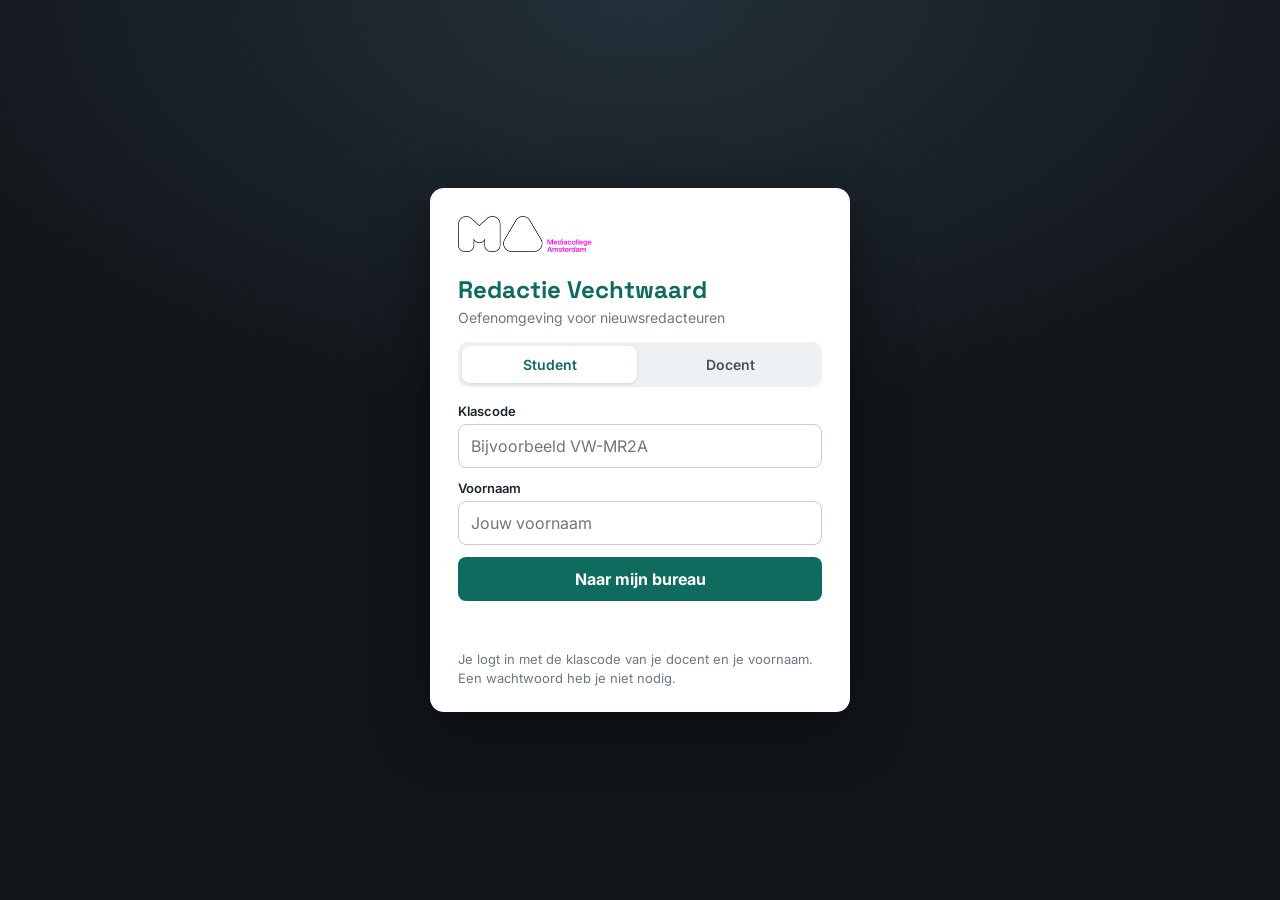
==== commit f386b0f7: "MA-logo klein in de simulator (kopbalk en inlogscherm) Co-Authored-By: Claude Sonnet 5.5 <noreply@an" ====
--- a/index.html
+++ b/index.html
@@ -22,6 +22,7 @@
   padding-left:max(16px,env(safe-area-inset-left,0px));padding-right:max(16px,env(safe-area-inset-right,0px));}
 button{font-family:inherit}
 .room{height:100%;display:flex;flex-direction:column;background:radial-gradient(120% 70% at 50% 0%,var(--room2),var(--room) 70%)}
+.tl{display:flex;align-items:center;gap:22px}.malogo{height:38px;width:auto;opacity:.95}
 .top{display:flex;align-items:center;justify-content:space-between;gap:12px;padding:14px 4px 6px}
 .brand{font-family:var(--f-head);font-weight:700;letter-spacing:.02em}
 .brand small{display:block;font:500 12px var(--f-ui);color:#8fa0ad;letter-spacing:0}
@@ -58,6 +59,7 @@
 .cms{width:1600px;height:1000px;background:var(--paper);color:var(--ink);font-size:14px;display:flex;flex-direction:column}
 .cms .hd{height:48px;background:#1f2a33;color:#fff;display:flex;align-items:center;padding:0 20px;gap:14px;flex:none}
 .cms .hd b{font-family:var(--f-head);font-size:17px}
+.cms .hd b.clk{font:700 14px var(--f-ui);color:#fff;background:#2e7d6f;padding:3px 9px;border-radius:6px}
 .cms .hd span{color:#9fb0bc;font-size:13px}
 .cms .hd .r{margin-left:auto}
 .cms .body{flex:1;min-height:0;display:grid;grid-template-columns:400px 1fr}
@@ -186,7 +188,7 @@
 .dch nav button.on{background:var(--brand);border-color:var(--brand);color:#fff}
 .dch .x{margin-left:auto}
 .dcb{flex:1;padding:22px max(16px,env(safe-area-inset-right,0px)) 28px max(16px,env(safe-area-inset-left,0px));display:grid;gap:22px;grid-template-columns:1fr 1fr;align-content:start}
-.dcb.t-res{grid-template-columns:1fr}
+.dcb.t-res,.dcb.t-foto{grid-template-columns:1fr}
 .dcol{min-width:0;display:flex;flex-direction:column;gap:12px}
 .dcol h3,.box2 h3{margin:0;font:700 16px var(--f-head)}
 .mks{display:grid;gap:10px}
@@ -351,6 +353,15 @@
 .bs button{border:0;background:#eef1f4;border-radius:6px;width:28px;height:28px;font-size:18px;cursor:pointer}
 .bs select{font:400 13px var(--f-ui);padding:5px 8px;border:1px solid #c5cdd5;border-radius:6px}
 
+.fn{margin:0 0 8px;font:400 12px/1.4 var(--f-ui);color:#4a5560}
+.fbulk{display:flex;gap:12px;align-items:center;margin-bottom:8px}.fmsg{font:500 12px var(--f-ui);color:#0e6b5e}
+.fscr{max-height:none}.fh{margin:10px 0 6px;font:600 13px var(--f-ui)}
+.fg{display:grid;grid-template-columns:repeat(auto-fill,minmax(150px,1fr));gap:8px}
+.fc{display:grid;gap:4px;padding:6px;border:2px solid #e1e6ea;border-radius:8px;background:#fff;color:#1a1f24;font:500 11px/1.25 var(--f-ui)}
+.fc.ok{border-color:var(--brand)}.fc code{font-size:10px;color:#6b7782}
+.fc .bimg{display:block;aspect-ratio:8/5;border-radius:5px;background-size:cover;background-position:center}
+.fa{display:flex;gap:6px}.fup,.fdel{cursor:pointer;border:1px solid #c9d1d8;border-radius:6px;padding:3px 8px;background:#f4f6f8;font:600 11px var(--f-ui);color:#1a1f24}
+
 [hidden]{display:none!important}
 body{margin:0}
 .who{color:#9fb0bc;font-size:13px;margin-left:auto;margin-right:4px}
@@ -377,7 +388,7 @@
 
 <div class="room" id="room">
   <div class="top">
-    <div class="brand">Redactie Vechtwaard<small>Jouw bureau · afdeling Nieuws</small></div>
+    <div class="tl"><div class="brand"><span id="brandT">Redactie Vechtwaard</span><small id="brandS">Jouw bureau · afdeling Nieuws</small></div><img class="malogo" src="[data-uri]" alt="Mediacollege Amsterdam"></div>
     <div class="hint">Klik op een scherm om het te vergroten</div><span class="who" id="who" hidden></span><button class="dbtn" id="outbtn" hidden>Uitloggen</button>
   </div>
   <div class="stage" id="stage"><div class="photo" id="photo">
@@ -407,7 +418,7 @@
 <div id="docent" hidden></div>
 <div id="login" hidden>
   <div class="lbox">
-    <div class="lbrand">Redactie Vechtwaard<small>Oefenomgeving voor nieuwsredacteuren</small></div>
+    <img src="[data-uri]" alt="Mediacollege Amsterdam" style="height:36px;width:auto;align-self:flex-start;margin-bottom:6px"><div class="lbrand">Redactie Vechtwaard<small>Oefenomgeving voor nieuwsredacteuren</small></div>
     <div class="ltabs"><button data-lt="s" class="on" type="button">Student</button><button data-lt="d" type="button">Docent</button></div>
     <form id="lf-s" autocomplete="off">
       <label>Klascode<input name="code" required placeholder="Bijvoorbeeld VW-MR2A" autocapitalize="characters" autocomplete="off"></label>
@@ -453,6 +464,7 @@
     ctr_basis: 0.03,
     engagement: { doorklik_basis: 0.22, delen_basis: 0.03, ruis: 0.2 },
     conversie: { nieuwsbrief_basis: 0.03 },
+    campagne: { bestel_basis: 0.028, actiewoorden: ['nu', 'bestel', 'bestellen', 'korting', 'gratis', 'actie', 'aanbieding', 'alleen', 'vandaag', 'proef', 'probeer', 'boek', 'reserveer', 'scoor', 'pak', 'ontdek'], per_woord: 0.07, prijs: 0.05, max: 1.3 },
     kanalen: {
       instagram: { dagbereik: 6000, zicht_basis: 0.30, halfwaarde_uur: 7, aandeel: { jongeren: 0.35, volwassenen: 0.35, midden: 0.20, senioren: 0.10 },
         kwaliteit_effect: 0.12, ctr_basis: 0.015, interactie_basis: 0.05, delen_basis: 0.006, max_tekens: 125, ideaal_min: 30, ideaal_max: 110, viraal_ruis: 0.25 },
@@ -525,6 +537,16 @@
     return { aantalWoorden: n, eenvoud, negatief: neg, positief: pos, woorden, sensatie };
   }
 
+  /* ---- campagne: oproep tot actie en prijs ---- */
+  const isCamp = a => !!a && a.afdeling === 'campagne';
+  function actieAnalyse(kop, R) {
+    const C = R.campagne || {}, lijst = C.actiewoorden || [], w = woordenVan(kop);
+    const gevonden = w.filter(x => lijst.some(a => x === a || (a.length > 4 && x.startsWith(a))));
+    const uniek = Array.from(new Set(gevonden)), prijs = /(€|\d\s?%|\d+\s?euro|korting|gratis)/i.test(String(kop));
+    const factor = clamp(1 + (C.per_woord || 0.07) * Math.min(uniek.length, 3) + (prijs ? (C.prijs || 0.05) : 0), 1, C.max || 1.3);
+    return { woorden: uniek, prijs, factor };
+  }
+
   /* ---- beeldfactor ---- */
   function beeldAnalyse(artikel, beeldIdx, R) {
     const b = (beeldIdx !== undefined && beeldIdx !== null && beeldIdx >= 0) ? artikel.beelden[beeldIdx] : null;
@@ -548,8 +570,9 @@
     const betrokken = L.betrokken_basis_sec * (0.85 + 0.06 * nw.human_interest) * (bld.type === 'video' ? 1.15 : 1);
     const ref = L.deel_onder_15_sec * L.onder_15_gem_sec + (1 - L.deel_onder_15_sec) * betrokken;
     const leestijd = Math.max(afhaak * L.onder_15_gem_sec + (1 - afhaak) * betrokken, ref * R.sensatie.leestijd_min);
+    const camp = isCamp(artikel), act = camp ? actieAnalyse(st.kop, R) : null;
     return {
-      kop, bld, afhaak, leestijd, nwF: 0.7 + 0.15 * nwGem,
+      kop, bld, afhaak, leestijd, nwF: 0.7 + 0.15 * nwGem, camp, act, actieF: act ? act.factor : 1,
       sensKliks: 1 + (R.sensatie.kliks_max - 1) * kop.sensatie * potentieel,
       plekNaam: st.plek, plekF: R.plek[st.plek], halfPos: R.plek.halfwaarde_uur[st.plek]
     };
@@ -614,7 +637,7 @@
           const bezoekers = R.publiek.dagbezoekers * R.publiek.aandeel[g] * R.uurcurves[g][klok] / somCurve[g];
           const gezien = bezoekers * R.plek.zicht_basis * S.plekF * dec;
           const interesseF = artikel.interesse[g] / 3;
-          const ctr = R.ctr_basis * interesseF * S.nwF * S.bld.factor * S.kop.eenvoud * S.kop.woorden * S.sensKliks;
+          const ctr = R.ctr_basis * interesseF * S.nwF * S.bld.factor * S.kop.eenvoud * S.kop.woorden * S.sensKliks * S.actieF;
           const bg = gezien * globaal * uurRuis;
           perGroep[g].bereik += bg; perGroep[g].kliks += bg * ctr;
           b += bg; k += bg * ctr;
@@ -625,7 +648,7 @@
       const bet = (1 - S.afhaak) / (1 - R.leestijd.deel_onder_15_sec);
       cDoor += kr * clamp(R.engagement.doorklik_basis * bet, 0, 0.6) * eRuis;
       cDeel += kr * R.engagement.delen_basis * bet * ((0.6 + 0.2 * hi) / 1.2) * eRuis;
-      cInschr += kr * R.conversie.nieuwsbrief_basis * bet * intGem * eRuis;
+      cInschr += kr * (S.camp ? R.campagne.bestel_basis : R.conversie.nieuwsbrief_basis) * bet * intGem * eRuis * S.actieF;
       const door = Math.floor(cDoor), deel = Math.floor(cDeel), inschr = Math.floor(cInschr);
       cDoor -= door; cDeel -= deel; cInschr -= inschr;
       verloop.push({ uur: klok, uurNa: t, bereik: br, kliks: kr, door, deel, inschr, lees: Math.round(S.leestijd), gebeurtenis, actief: ingetrokkenOp === null });
@@ -657,7 +680,10 @@
     uitleg.push({ sleutel: 'woorden', label: 'Woorden in de kop', factor: K.woorden, tekst: K.negatief + ' negatief, ' + K.positief + ' positief: ' + pct(K.woorden) + ' kliks' });
     uitleg.push({ sleutel: 'sensatie', label: 'Sensatie in de kop', factor: S.sensKliks, tekst: K.sensatie < 0.05 ? 'Nuchtere kop' : 'Sensationele kop: kliks ' + pct(S.sensKliks) + ', maar meer lezers haken binnen 15 seconden af' });
     uitleg.push({ sleutel: 'betrokkenheid', label: 'Betrokkenheid van lezers', factor: (1 - S.afhaak) / (1 - R.leestijd.deel_onder_15_sec), tekst: Math.round((1 - S.afhaak) * 100) + '% van de lezers blijft langer dan 15 seconden. Dat bepaalt hoeveel lezers doorklikken, delen en zich inschrijven' });
-    uitleg.push({ sleutel: 'nieuwswaarde', label: 'Nieuwswaarde van het bericht', factor: S.nwF, tekst: 'Dichtbij en belangrijk nieuws scoort beter (' + pct(S.nwF) + ')' });
+    if (S.camp) {
+      uitleg.push({ sleutel: 'nieuwswaarde', label: 'Aantrekkelijkheid van het aanbod', factor: S.nwF, tekst: 'Een sterk, lokaal en actueel aanbod scoort beter (' + pct(S.nwF) + ')' });
+      uitleg.push({ sleutel: 'actie', label: 'Oproep tot actie', factor: S.actieF, tekst: S.act.woorden.length || S.act.prijs ? (S.act.woorden.length ? 'Actiewoord: ' + S.act.woorden.join(', ') : 'Geen actiewoord') + (S.act.prijs ? ', prijs of korting genoemd' : '') + ' (' + pct(S.actieF) + ' kliks en bestellingen)' : 'Geen oproep tot actie en geen prijs of korting genoemd' });
+    } else uitleg.push({ sleutel: 'nieuwswaarde', label: 'Nieuwswaarde van het bericht', factor: S.nwF, tekst: 'Dichtbij en belangrijk nieuws scoort beter (' + pct(S.nwF) + ')' });
 
     return {
       bereik: totBereik, kliks: totKliks, ctr: totBereik ? totKliks / totBereik : 0,
@@ -705,7 +731,8 @@
       }
       const sens = 1 + 0.12 * ka.sensatie;
       const kijk = kan === 'instagram' ? 2.5 + 2 * (juist && b ? (b.kwaliteit || 3) / 5 : 0.4) : K.duur_sec * clamp(0.25 + 0.3 * (tf - 0.8) + 0.08 * ((b && b.kwaliteit || 3) - 3) - 0.15 * ka.sensatie, 0.12, 0.8);
-      return { ka, b, juist, bf, tf, tl, kwal: Math.max(0.4, bf * tf * ka.woorden * sens * nwF), kijk, sens };
+      const camp = isCamp(artikel), act = camp ? actieAnalyse(st.kop, R) : null;
+      return { ka, b, juist, bf, tf, tl, camp, act, kwal: Math.max(0.4, bf * tf * ka.woorden * sens * nwF * (act ? act.factor : 1)), kijk, sens };
     }
     let st = { kop: keuze.kop, beeld: keuze.beeld === undefined ? -1 : keuze.beeld };
     let S = staat(st), ingetrokkenOp = null;
@@ -742,7 +769,7 @@
       cK += br * K.ctr_basis * kwE * eRuis * intGem; cD += br * K.delen_basis * kwE * eRuis; cI += br * K.interactie_basis * kwE * eRuis; 
       const kr = Math.min(Math.floor(cK), br), deel = Math.floor(cD), ia = Math.floor(cI);
       cK -= kr; cD -= deel; cI -= ia;
-      cA += kr * R.conversie.nieuwsbrief_basis * 1.5 * intGem * eRuis;
+      cA += kr * (S.camp ? R.campagne.bestel_basis : R.conversie.nieuwsbrief_basis) * 1.5 * intGem * eRuis * (S.act ? S.act.factor : 1);
       const inschr = Math.floor(cA); cA -= inschr;
       verloop.push({ uur: klok, uurNa: t, bereik: br, kliks: kr, door: 0, deel, inschr, int: ia, lees: Math.round(S.kijk), gebeurtenis, actief: ingetrokkenOp === null });
       tB += br; tK += kr; tD += deel; tI += inschr; tA += ia; kijkSom += br * S.kijk;
@@ -757,7 +784,10 @@
     uitleg.push({ sleutel: 'beeld', label: kan === 'instagram' ? 'Foto' : 'Video', factor: S.bf, tekst: !S.b ? 'Zonder beeld bereik je veel minder mensen' : (S.juist ? (kan === 'instagram' ? 'Foto' : 'Video') + ' past bij ' + naam + ', kwaliteit ' + (S.b.kwaliteit || 3) + ' van 5' + (S.b.mensen ? ', mensen in beeld doen het hier goed' : ', zonder mensen in beeld') : 'Dit beeldtype past minder bij ' + naam) });
     uitleg.push({ sleutel: 'tekst', label: kan === 'instagram' ? 'Bijschrift' : 'Haak in de eerste seconden', factor: S.tf, tekst: S.tl });
     uitleg.push({ sleutel: 'woorden', label: 'Woorden en sensatie', factor: S.ka.woorden * S.sens, tekst: S.ka.negatief + ' negatief, ' + S.ka.positief + ' positief' + (S.ka.sensatie > 0.05 ? ', sensationeel: meer bereik, minder kijktijd' : '') });
-    uitleg.push({ sleutel: 'nieuwswaarde', label: 'Nieuwswaarde van het bericht', factor: nwF, tekst: 'Dichtbij en belangrijk nieuws scoort beter (' + pct(nwF) + ')' });
+    if (S.camp) {
+      uitleg.push({ sleutel: 'nieuwswaarde', label: 'Aantrekkelijkheid van het aanbod', factor: nwF, tekst: 'Een sterk, lokaal en actueel aanbod scoort beter (' + pct(nwF) + ')' });
+      uitleg.push({ sleutel: 'actie', label: 'Oproep tot actie', factor: S.act.factor, tekst: S.act.woorden.length || S.act.prijs ? (S.act.woorden.length ? 'Actiewoord: ' + S.act.woorden.join(', ') : 'Geen actiewoord') + (S.act.prijs ? ', prijs of korting genoemd' : '') + ' (' + pct(S.act.factor) + ')' : 'Geen oproep tot actie en geen prijs of korting genoemd' });
+    } else uitleg.push({ sleutel: 'nieuwswaarde', label: 'Nieuwswaarde van het bericht', factor: nwF, tekst: 'Dichtbij en belangrijk nieuws scoort beter (' + pct(nwF) + ')' });
     if (kan === 'tiktok') uitleg.push({ sleutel: 'viraal', label: 'Het algoritme', factor: viraal, tekst: viraal > 1.4 ? 'Het algoritme duwde deze video veel verder dan gewoon. Dat is deels geluk' : viraal < 0.75 ? 'Het algoritme liet deze video snel los. Dat is deels pech' : 'Het algoritme behandelde deze video gewoon. Let op: bij TikTok verschilt hetzelfde idee soms enorm per keer' });
     return {
       kanaal: kan, bereik: tB, kliks: tK, ctr: tB ? tK / tB : 0,
@@ -780,11 +810,22 @@
 const mkA=x=>({id:x.id,c:x.categorie.replace('_',' '),t:x.titel_origineel,i:x.intro_origineel,b:x.beelden.map(b=>[b.type,b.beschrijving,b.bron||'',!!b.mensen]),d:x,door:x.door||'startset'});
 function setA(list){A.length=0;Object.keys(byId).forEach(k=>delete byId[k]);list.forEach(x=>{const a=mkA(x);A.push(a);byId[a.id]=a})}
 const PLEK={boven:'Bovenaan',midden:'Midden',onder:'Onderaan'};
-const BIB={"brug_file":{"l":"Drukke brug in de spits","m":0,"c":"verkeer","q":5,"s":"<svg xmlns=\"http://www.w3.org/2000/svg\" viewBox=\"0 0 640 400\" preserveAspectRatio=\"xMidYMid slice\"><defs><linearGradient id=\"gbrug_file\" x1=\"0\" y1=\"0\" x2=\"0\" y2=\"1\"><stop offset=\"0\" stop-color=\"#bfe0f2\"/><stop offset=\"1\" stop-color=\"#eaf5fb\"/></linearGradient></defs><rect width=\"640\" height=\"400\" fill=\"url(#gbrug_file)\"/><circle cx=\"120\" cy=\"70\" r=\"26.4\" fill=\"#fff\" /><circle cx=\"149\" cy=\"75\" r=\"31.2\" fill=\"#fff\" /><circle cx=\"89\" cy=\"77\" r=\"21.6\" fill=\"#fff\" /><rect x=\"72\" y=\"80\" width=\"108\" height=\"22\" rx=\"10.799999999999999\" fill=\"#fff\" /><circle cx=\"430\" cy=\"50\" r=\"22.0\" fill=\"#fff\" /><circle cx=\"454\" cy=\"54\" r=\"26.0\" fill=\"#fff\" /><circle cx=\"404\" cy=\"56\" r=\"18.0\" fill=\"#fff\" /><rect x=\"390\" y=\"58\" width=\"90\" height=\"18\" rx=\"9\" fill=\"#fff\" /><rect x=\"520\" y=\"90\" width=\"90\" height=\"80\" rx=\"0\" fill=\"#b7c3cd\" /><rect x=\"533\" y=\"101\" width=\"13\" height=\"11\" rx=\"0\" fill=\"#dfeaf2\" /><rect x=\"559\" y=\"101\" width=\"13\" height=\"11\" rx=\"0\" fill=\"#dfeaf2\" /><rect x=\"584\" y=\"101\" width=\"13\" height=\"11\" rx=\"0\" fill=\"#dfeaf2\" /><rect x=\"533\" y=\"124\" width=\"13\" height=\"11\" rx=\"0\" fill=\"#dfeaf2\" /><rect x=\"559\" y=\"124\" width=\"13\" height=\"11\" rx=\"0\" fill=\"#dfeaf2\" /><rect x=\"584\" y=\"124\" width=\"13\" height=\"11\" rx=\"0\" fill=\"#dfeaf2\" /><rect x=\"533\" y=\"147\" width=\"13\" height=\"11\" rx=\"0\" fill=\"#dfeaf2\" /><rect x=\"559\" y=\"147\" width=\"13\" height=\"11\" rx=\"0\" fill=\"#dfeaf2\" /><rect x=\"584\" y=\"147\" width=\"13\" height=\"11\" rx=\"0\" fill=\"#dfeaf2\" /><rect x=\"0\" y=\"215\" width=\"640\" height=\"18\" rx=\"0\" fill=\"#8d99a5\" /><rect x=\"0\" y=\"233\" width=\"640\" height=\"8\" rx=\"0\" fill=\"#6f7b87\" /><rect x=\"30\" y=\"241\" width=\"10\" height=\"60\" rx=\"0\" fill=\"#6f7b87\" /><rect x=\"120\" y=\"241\" width=\"10\" height=\"60\" rx=\"0\" fill=\"#6f7b87\" /><rect x=\"210\" y=\"241\" width=\"10\" height=\"60\" rx=\"0\" fill=\"#6f7b87\" /><rect x=\"300\" y=\"241\" width=\"10\" height=\"60\" rx=\"0\" fill=\"#6f7b87\" /><rect x=\"390\" y=\"241\" width=\"10\" height=\"60\" rx=\"0\" fill=\"#6f7b87\" /><rect x=\"480\" y=\"241\" width=\"10\" height=\"60\" rx=\"0\" fill=\"#6f7b87\" /><rect x=\"570\" y=\"241\" width=\"10\" height=\"60\" rx=\"0\" fill=\"#6f7b87\" /><rect x=\"0\" y=\"300\" width=\"640\" height=\"100\" rx=\"0\" fill=\"#5f93b8\" /><rect x=\"0\" y=\"300\" width=\"640\" height=\"8\" rx=\"0\" fill=\"#7ba9c8\" /><rect x=\"0\" y=\"160\" width=\"640\" height=\"56\" rx=\"0\" fill=\"#5a6672\" /><rect x=\"0\" y=\"190\" width=\"640\" height=\"4\" rx=\"0\" fill=\"#e8e8e8\" opacity=\".8\"/><rect x=\"20\" y=\"150\" width=\"67\" height=\"20\" rx=\"5.4\" fill=\"#c8553d\" /><rect x=\"33\" y=\"136\" width=\"40\" height=\"18\" rx=\"6.3\" fill=\"#c8553d\" /><rect x=\"37\" y=\"139\" width=\"14\" height=\"12\" rx=\"0\" fill=\"#cfe6f3\" /><rect x=\"53\" y=\"139\" width=\"14\" height=\"12\" rx=\"0\" fill=\"#cfe6f3\" /><circle cx=\"34\" cy=\"170\" r=\"8.1\" fill=\"#1b1b1b\" /><circle cx=\"72\" cy=\"170\" r=\"8.1\" fill=\"#1b1b1b\" /><circle cx=\"34\" cy=\"170\" r=\"3.6\" fill=\"#aaa\" /><circle cx=\"72\" cy=\"170\" r=\"3.6\" fill=\"#aaa\" /><rect x=\"102\" y=\"168\" width=\"67\" height=\"20\" rx=\"5.4\" fill=\"#2f6f9f\" /><rect x=\"115\" y=\"154\" width=\"40\" height=\"18\" rx=\"6.3\" fill=\"#2f6f9f\" /><rect x=\"119\" y=\"157\" width=\"14\" height=\"12\" rx=\"0\" fill=\"#cfe6f3\" /><rect x=\"135\" y=\"157\" width=\"14\" height=\"12\" rx=\"0\" fill=\"#cfe6f3\" /><circle cx=\"116\" cy=\"188\" r=\"8.1\" fill=\"#1b1b1b\" /><circle cx=\"154\" cy=\"188\" r=\"8.1\" fill=\"#1b1b1b\" /><circle cx=\"116\" cy=\"188\" r=\"3.6\" fill=\"#aaa\" /><circle cx=\"154\" cy=\"188\" r=\"3.6\" fill=\"#aaa\" /><rect x=\"184\" y=\"150\" width=\"67\" height=\"20\" rx=\"5.4\" fill=\"#e3b23c\" /><rect x=\"197\" y=\"136\" width=\"40\" height=\"18\" rx=\"6.3\" fill=\"#e3b23c\" /><rect x=\"201\" y=\"139\" width=\"14\" height=\"12\" rx=\"0\" fill=\"#cfe6f3\" /><rect x=\"217\" y=\"139\" width=\"14\" height=\"12\" rx=\"0\" fill=\"#cfe6f3\" /><circle cx=\"198\" cy=\"170\" r=\"8.1\" fill=\"#1b1b1b\" /><circle cx=\"236\" cy=\"170\" r=\"8.1\" fill=\"#1b1b1b\" /><circle cx=\"198\" cy=\"170\" r=\"3.6\" fill=\"#aaa\" /><circle cx=\"236\" cy=\"170\" r=\"3.6\" fill=\"#aaa\" /><rect x=\"266\" y=\"168\" width=\"67\" height=\"20\" rx=\"5.4\" fill=\"#f4f4f4\" /><rect x=\"279\" y=\"154\" width=\"40\" height=\"18\" rx=\"6.3\" fill=\"#f4f4f4\" /><rect x=\"283\" y=\"157\" width=\"14\" height=\"12\" rx=\"0\" fill=\"#cfe6f3\" /><rect x=\"299\" y=\"157\" width=\"14\" height=\"12\" rx=\"0\" fill=\"#cfe6f3\" /><circle cx=\"280\" cy=\"188\" r=\"8.1\" fill=\"#1b1b1b\" /><circle cx=\"318\" cy=\"188\" r=\"8.1\" fill=\"#1b1b1b\" /><circle cx=\"280\" cy=\"188\" r=\"3.6\" fill=\"#aaa\" /><circle cx=\"318\" cy=\"188\" r=\"3.6\" fill=\"#aaa\" /><rect x=\"348\" y=\"150\" width=\"67\" height=\"20\" rx=\"5.4\" fill=\"#4b8b5a\" /><rect x=\"361\" y=\"136\" width=\"40\" height=\"18\" rx=\"6.3\" fill=\"#4b8b5a\" /><rect x=\"365\" y=\"139\" width=\"14\" height=\"12\" rx=\"0\" fill=\"#cfe6f3\" /><rect x=\"381\" y=\"139\" width=\"14\" height=\"12\" rx=\"0\" fill=\"#cfe6f3\" /><circle cx=\"362\" cy=\"170\" r=\"8.1\" fill=\"#1b1b1b\" /><circle cx=\"400\" cy=\"170\" r=\"8.1\" fill=\"#1b1b1b\" /><circle cx=\"362\" cy=\"170\" r=\"3.6\" fill=\"#aaa\" /><circle cx=\"400\" cy=\"170\" r=\"3.6\" fill=\"#aaa\" /><rect x=\"430\" y=\"168\" width=\"67\" height=\"20\" rx=\"5.4\" fill=\"#c8553d\" /><rect x=\"443\" y=\"154\" width=\"40\" height=\"18\" rx=\"6.3\" fill=\"#c8553d\" /><rect x=\"447\" y=\"157\" width=\"14\" height=\"12\" rx=\"0\" fill=\"#cfe6f3\" /><rect x=\"463\" y=\"157\" width=\"14\" height=\"12\" rx=\"0\" fill=\"#cfe6f3\" /><circle cx=\"444\" cy=\"188\" r=\"8.1\" fill=\"#1b1b1b\" /><circle cx=\"482\" cy=\"188\" r=\"8.1\" fill=\"#1b1b1b\" /><circle cx=\"444\" cy=\"188\" r=\"3.6\" fill=\"#aaa\" /><circle cx=\"482\" cy=\"188\" r=\"3.6\" fill=\"#aaa\" /><rect x=\"512\" y=\"150\" width=\"67\" height=\"20\" rx=\"5.4\" fill=\"#2f6f9f\" /><rect x=\"525\" y=\"136\" width=\"40\" height=\"18\" rx=\"6.3\" fill=\"#2f6f9f\" /><rect x=\"529\" y=\"139\" width=\"14\" height=\"12\" rx=\"0\" fill=\"#cfe6f3\" /><rect x=\"545\" y=\"139\" width=\"14\" height=\"12\" rx=\"0\" fill=\"#cfe6f3\" /><circle cx=\"526\" cy=\"170\" r=\"8.1\" fill=\"#1b1b1b\" /><circle cx=\"564\" cy=\"170\" r=\"8.1\" fill=\"#1b1b1b\" /><circle cx=\"526\" cy=\"170\" r=\"3.6\" fill=\"#aaa\" /><circle cx=\"564\" cy=\"170\" r=\"3.6\" fill=\"#aaa\" /><rect x=\"594\" y=\"168\" width=\"67\" height=\"20\" rx=\"5.4\" fill=\"#e3b23c\" /><rect x=\"607\" y=\"154\" width=\"40\" height=\"18\" rx=\"6.3\" fill=\"#e3b23c\" /><rect x=\"611\" y=\"157\" width=\"14\" height=\"12\" rx=\"0\" fill=\"#cfe6f3\" /><rect x=\"627\" y=\"157\" width=\"14\" height=\"12\" rx=\"0\" fill=\"#cfe6f3\" /><circle cx=\"608\" cy=\"188\" r=\"8.1\" fill=\"#1b1b1b\" /><circle cx=\"646\" cy=\"188\" r=\"8.1\" fill=\"#1b1b1b\" /><circle cx=\"608\" cy=\"188\" r=\"3.6\" fill=\"#aaa\" /><circle cx=\"646\" cy=\"188\" r=\"3.6\" fill=\"#aaa\" /></svg>"},"brug_drone":{"l":"Brug van boven","m":0,"c":"verkeer","q":4,"s":"<svg xmlns=\"http://www.w3.org/2000/svg\" viewBox=\"0 0 640 400\" preserveAspectRatio=\"xMidYMid slice\"><defs><linearGradient id=\"gbrug_drone\" x1=\"0\" y1=\"0\" x2=\"0\" y2=\"1\"><stop offset=\"0\" stop-color=\"#bfe0f2\"/><stop offset=\"1\" stop-color=\"#eaf5fb\"/></linearGradient></defs><rect width=\"640\" height=\"400\" fill=\"url(#gbrug_drone)\"/><rect x=\"0\" y=\"0\" width=\"640\" height=\"400\" rx=\"0\" fill=\"#6aa0c4\" /><rect x=\"250\" y=\"0\" width=\"110\" height=\"400\" rx=\"0\" fill=\"#5a6672\" /><rect x=\"300\" y=\"0\" width=\"4\" height=\"400\" rx=\"0\" fill=\"#e8e8e8\" /><rect x=\"262\" y=\"20\" width=\"34\" height=\"22\" rx=\"5\" fill=\"#c8553d\" /><rect x=\"312\" y=\"82\" width=\"34\" height=\"22\" rx=\"5\" fill=\"#f4f4f4\" /><rect x=\"262\" y=\"144\" width=\"34\" height=\"22\" rx=\"5\" fill=\"#e3b23c\" /><rect x=\"312\" y=\"206\" width=\"34\" height=\"22\" rx=\"5\" fill=\"#2f6f9f\" /><rect x=\"262\" y=\"268\" width=\"34\" height=\"22\" rx=\"5\" fill=\"#c8553d\" /><rect x=\"312\" y=\"330\" width=\"34\" height=\"22\" rx=\"5\" fill=\"#f4f4f4\" /><rect x=\"262\" y=\"392\" width=\"34\" height=\"22\" rx=\"5\" fill=\"#e3b23c\" /><rect x=\"236\" y=\"0\" width=\"14\" height=\"400\" rx=\"0\" fill=\"#8d99a5\" /><rect x=\"360\" y=\"0\" width=\"14\" height=\"400\" rx=\"0\" fill=\"#8d99a5\" /><rect x=\"0\" y=\"340\" width=\"90\" height=\"60\" rx=\"0\" fill=\"#4b8b5a\" /><rect x=\"550\" y=\"0\" width=\"90\" height=\"90\" rx=\"0\" fill=\"#4b8b5a\" /></svg>"},"bord_omleiding":{"l":"Verkeersbord met omleiding","m":0,"c":"verkeer","q":2,"s":"<svg xmlns=\"http://www.w3.org/2000/svg\" viewBox=\"0 0 640 400\" preserveAspectRatio=\"xMidYMid slice\"><defs><linearGradient id=\"gbord_omleiding\" x1=\"0\" y1=\"0\" x2=\"0\" y2=\"1\"><stop offset=\"0\" stop-color=\"#bfe0f2\"/><stop offset=\"1\" stop-color=\"#eaf5fb\"/></linearGradient></defs><rect width=\"640\" height=\"400\" fill=\"url(#gbord_omleiding)\"/><rect x=\"0\" y=\"300\" width=\"640\" height=\"100\" rx=\"0\" fill=\"#4a5560\" /><rect x=\"10\" y=\"348\" width=\"36\" height=\"4\" rx=\"0\" fill=\"#e8e8e8\" /><rect x=\"80\" y=\"348\" width=\"36\" height=\"4\" rx=\"0\" fill=\"#e8e8e8\" /><rect x=\"150\" y=\"348\" width=\"36\" height=\"4\" rx=\"0\" fill=\"#e8e8e8\" /><rect x=\"220\" y=\"348\" width=\"36\" height=\"4\" rx=\"0\" fill=\"#e8e8e8\" /><rect x=\"290\" y=\"348\" width=\"36\" height=\"4\" rx=\"0\" fill=\"#e8e8e8\" /><rect x=\"360\" y=\"348\" width=\"36\" height=\"4\" rx=\"0\" fill=\"#e8e8e8\" /><rect x=\"430\" y=\"348\" width=\"36\" height=\"4\" rx=\"0\" fill=\"#e8e8e8\" /><rect x=\"500\" y=\"348\" width=\"36\" height=\"4\" rx=\"0\" fill=\"#e8e8e8\" /><rect x=\"570\" y=\"348\" width=\"36\" height=\"4\" rx=\"0\" fill=\"#e8e8e8\" /><rect x=\"640\" y=\"348\" width=\"36\" height=\"4\" rx=\"0\" fill=\"#e8e8e8\" /><rect x=\"300\" y=\"120\" width=\"10\" height=\"190\" rx=\"0\" fill=\"#6b7885\" /><rect x=\"220\" y=\"80\" width=\"190\" height=\"100\" rx=\"10\" fill=\"#f2c230\" stroke=\"#222\" stroke-width=\"4\"/><polygon points=\"250,150 350,150 350,130 385,160 350,190 350,170 250,170\" fill=\"#222\" /><text x=\"315\" y=\"112\" font-family=\"Arial,Helvetica,sans-serif\" font-size=\"20\" font-weight=\"700\" fill=\"#222\" text-anchor=\"middle\">OMLEIDING</text><circle cx=\"90\" cy=\"70\" r=\"22.0\" fill=\"#fff\" /><circle cx=\"114\" cy=\"74\" r=\"26.0\" fill=\"#fff\" /><circle cx=\"64\" cy=\"76\" r=\"18.0\" fill=\"#fff\" /><rect x=\"50\" y=\"78\" width=\"90\" height=\"18\" rx=\"9\" fill=\"#fff\" /></svg>"},"winkelstraat":{"l":"Winkelstraat met volle parkeerplaatsen","m":0,"c":"politiek","q":4,"s":"<svg xmlns=\"http://www.w3.org/2000/svg\" viewBox=\"0 0 640 400\" preserveAspectRatio=\"xMidYMid slice\"><defs><linearGradient id=\"gwinkelstraat\" x1=\"0\" y1=\"0\" x2=\"0\" y2=\"1\"><stop offset=\"0\" stop-color=\"#bfe0f2\"/><stop offset=\"1\" stop-color=\"#eaf5fb\"/></linearGradient></defs><rect width=\"640\" height=\"400\" fill=\"url(#gwinkelstraat)\"/><rect x=\"10\" y=\"80\" width=\"190\" height=\"210\" rx=\"0\" fill=\"#d9b99b\" /><rect x=\"37\" y=\"110\" width=\"27\" height=\"30\" rx=\"0\" fill=\"#dfeaf2\" /><rect x=\"91\" y=\"110\" width=\"27\" height=\"30\" rx=\"0\" fill=\"#dfeaf2\" /><rect x=\"146\" y=\"110\" width=\"27\" height=\"30\" rx=\"0\" fill=\"#dfeaf2\" /><rect x=\"37\" y=\"170\" width=\"27\" height=\"30\" rx=\"0\" fill=\"#dfeaf2\" /><rect x=\"91\" y=\"170\" width=\"27\" height=\"30\" rx=\"0\" fill=\"#dfeaf2\" /><rect x=\"146\" y=\"170\" width=\"27\" height=\"30\" rx=\"0\" fill=\"#dfeaf2\" /><rect x=\"37\" y=\"230\" width=\"27\" height=\"30\" rx=\"0\" fill=\"#dfeaf2\" /><rect x=\"91\" y=\"230\" width=\"27\" height=\"30\" rx=\"0\" fill=\"#dfeaf2\" /><rect x=\"146\" y=\"230\" width=\"27\" height=\"30\" rx=\"0\" fill=\"#dfeaf2\" /><rect x=\"215\" y=\"110\" width=\"170\" height=\"180\" rx=\"0\" fill=\"#b5c4cf\" /><rect x=\"239\" y=\"136\" width=\"24\" height=\"26\" rx=\"0\" fill=\"#dfeaf2\" /><rect x=\"288\" y=\"136\" width=\"24\" height=\"26\" rx=\"0\" fill=\"#dfeaf2\" /><rect x=\"336\" y=\"136\" width=\"24\" height=\"26\" rx=\"0\" fill=\"#dfeaf2\" /><rect x=\"239\" y=\"187\" width=\"24\" height=\"26\" rx=\"0\" fill=\"#dfeaf2\" /><rect x=\"288\" y=\"187\" width=\"24\" height=\"26\" rx=\"0\" fill=\"#dfeaf2\" /><rect x=\"336\" y=\"187\" width=\"24\" height=\"26\" rx=\"0\" fill=\"#dfeaf2\" /><rect x=\"239\" y=\"239\" width=\"24\" height=\"26\" rx=\"0\" fill=\"#dfeaf2\" /><rect x=\"288\" y=\"239\" width=\"24\" height=\"26\" rx=\"0\" fill=\"#dfeaf2\" /><rect x=\"336\" y=\"239\" width=\"24\" height=\"26\" rx=\"0\" fill=\"#dfeaf2\" /><rect x=\"400\" y=\"70\" width=\"230\" height=\"220\" rx=\"0\" fill=\"#c9a98f\" /><rect x=\"426\" y=\"101\" width=\"26\" height=\"31\" rx=\"0\" fill=\"#dfeaf2\" /><rect x=\"477\" y=\"101\" width=\"26\" height=\"31\" rx=\"0\" fill=\"#dfeaf2\" /><rect x=\"528\" y=\"101\" width=\"26\" height=\"31\" rx=\"0\" fill=\"#dfeaf2\" /><rect x=\"579\" y=\"101\" width=\"26\" height=\"31\" rx=\"0\" fill=\"#dfeaf2\" /><rect x=\"426\" y=\"164\" width=\"26\" height=\"31\" rx=\"0\" fill=\"#dfeaf2\" /><rect x=\"477\" y=\"164\" width=\"26\" height=\"31\" rx=\"0\" fill=\"#dfeaf2\" /><rect x=\"528\" y=\"164\" width=\"26\" height=\"31\" rx=\"0\" fill=\"#dfeaf2\" /><rect x=\"579\" y=\"164\" width=\"26\" height=\"31\" rx=\"0\" fill=\"#dfeaf2\" /><rect x=\"426\" y=\"227\" width=\"26\" height=\"31\" rx=\"0\" fill=\"#dfeaf2\" /><rect x=\"477\" y=\"227\" width=\"26\" height=\"31\" rx=\"0\" fill=\"#dfeaf2\" /><rect x=\"528\" y=\"227\" width=\"26\" height=\"31\" rx=\"0\" fill=\"#dfeaf2\" /><rect x=\"579\" y=\"227\" width=\"26\" height=\"31\" rx=\"0\" fill=\"#dfeaf2\" /><rect x=\"0\" y=\"290\" width=\"640\" height=\"110\" rx=\"0\" fill=\"#6d7782\" /><rect x=\"0\" y=\"290\" width=\"640\" height=\"10\" rx=\"0\" fill=\"#9aa4ad\" /><rect x=\"20\" y=\"343\" width=\"74\" height=\"22\" rx=\"6\" fill=\"#c8553d\" /><rect x=\"34\" y=\"327\" width=\"44\" height=\"20\" rx=\"7\" fill=\"#c8553d\" /><rect x=\"39\" y=\"331\" width=\"15\" height=\"13\" rx=\"0\" fill=\"#cfe6f3\" /><rect x=\"57\" y=\"331\" width=\"15\" height=\"13\" rx=\"0\" fill=\"#cfe6f3\" /><circle cx=\"36\" cy=\"365\" r=\"9.0\" fill=\"#1b1b1b\" /><circle cx=\"78\" cy=\"365\" r=\"9.0\" fill=\"#1b1b1b\" /><circle cx=\"36\" cy=\"365\" r=\"4.0\" fill=\"#aaa\" /><circle cx=\"78\" cy=\"365\" r=\"4.0\" fill=\"#aaa\" /><rect x=\"125\" y=\"343\" width=\"74\" height=\"22\" rx=\"6\" fill=\"#2f6f9f\" /><rect x=\"139\" y=\"327\" width=\"44\" height=\"20\" rx=\"7\" fill=\"#2f6f9f\" /><rect x=\"144\" y=\"331\" width=\"15\" height=\"13\" rx=\"0\" fill=\"#cfe6f3\" /><rect x=\"162\" y=\"331\" width=\"15\" height=\"13\" rx=\"0\" fill=\"#cfe6f3\" /><circle cx=\"141\" cy=\"365\" r=\"9.0\" fill=\"#1b1b1b\" /><circle cx=\"183\" cy=\"365\" r=\"9.0\" fill=\"#1b1b1b\" /><circle cx=\"141\" cy=\"365\" r=\"4.0\" fill=\"#aaa\" /><circle cx=\"183\" cy=\"365\" r=\"4.0\" fill=\"#aaa\" /><rect x=\"230\" y=\"343\" width=\"74\" height=\"22\" rx=\"6\" fill=\"#4b8b5a\" /><rect x=\"244\" y=\"327\" width=\"44\" height=\"20\" rx=\"7\" fill=\"#4b8b5a\" /><rect x=\"249\" y=\"331\" width=\"15\" height=\"13\" rx=\"0\" fill=\"#cfe6f3\" /><rect x=\"267\" y=\"331\" width=\"15\" height=\"13\" rx=\"0\" fill=\"#cfe6f3\" /><circle cx=\"246\" cy=\"365\" r=\"9.0\" fill=\"#1b1b1b\" /><circle cx=\"288\" cy=\"365\" r=\"9.0\" fill=\"#1b1b1b\" /><circle cx=\"246\" cy=\"365\" r=\"4.0\" fill=\"#aaa\" /><circle cx=\"288\" cy=\"365\" r=\"4.0\" fill=\"#aaa\" /><rect x=\"335\" y=\"343\" width=\"74\" height=\"22\" rx=\"6\" fill=\"#e3b23c\" /><rect x=\"349\" y=\"327\" width=\"44\" height=\"20\" rx=\"7\" fill=\"#e3b23c\" /><rect x=\"354\" y=\"331\" width=\"15\" height=\"13\" rx=\"0\" fill=\"#cfe6f3\" /><rect x=\"372\" y=\"331\" width=\"15\" height=\"13\" rx=\"0\" fill=\"#cfe6f3\" /><circle cx=\"351\" cy=\"365\" r=\"9.0\" fill=\"#1b1b1b\" /><circle cx=\"393\" cy=\"365\" r=\"9.0\" fill=\"#1b1b1b\" /><circle cx=\"351\" cy=\"365\" r=\"4.0\" fill=\"#aaa\" /><circle cx=\"393\" cy=\"365\" r=\"4.0\" fill=\"#aaa\" /><rect x=\"440\" y=\"343\" width=\"74\" height=\"22\" rx=\"6\" fill=\"#f4f4f4\" /><rect x=\"454\" y=\"327\" width=\"44\" height=\"20\" rx=\"7\" fill=\"#f4f4f4\" /><rect x=\"459\" y=\"331\" width=\"15\" height=\"13\" rx=\"0\" fill=\"#cfe6f3\" /><rect x=\"477\" y=\"331\" width=\"15\" height=\"13\" rx=\"0\" fill=\"#cfe6f3\" /><circle cx=\"456\" cy=\"365\" r=\"9.0\" fill=\"#1b1b1b\" /><circle cx=\"498\" cy=\"365\" r=\"9.0\" fill=\"#1b1b1b\" /><circle cx=\"456\" cy=\"365\" r=\"4.0\" fill=\"#aaa\" /><circle cx=\"498\" cy=\"365\" r=\"4.0\" fill=\"#aaa\" /><rect x=\"545\" y=\"343\" width=\"74\" height=\"22\" rx=\"6\" fill=\"#7b5ea7\" /><rect x=\"559\" y=\"327\" width=\"44\" height=\"20\" rx=\"7\" fill=\"#7b5ea7\" /><rect x=\"564\" y=\"331\" width=\"15\" height=\"13\" rx=\"0\" fill=\"#cfe6f3\" /><rect x=\"582\" y=\"331\" width=\"15\" height=\"13\" rx=\"0\" fill=\"#cfe6f3\" /><circle cx=\"561\" cy=\"365\" r=\"9.0\" fill=\"#1b1b1b\" /><circle cx=\"603\" cy=\"365\" r=\"9.0\" fill=\"#1b1b1b\" /><circle cx=\"561\" cy=\"365\" r=\"4.0\" fill=\"#aaa\" /><circle cx=\"603\" cy=\"365\" r=\"4.0\" fill=\"#aaa\" /><rect x=\"560\" y=\"250\" width=\"10\" height=\"50\" rx=\"0\" fill=\"#37424c\" /><rect x=\"548\" y=\"222\" width=\"34\" height=\"34\" rx=\"4\" fill=\"#2f6f9f\" /><text x=\"565\" y=\"246\" font-family=\"Arial,Helvetica,sans-serif\" font-size=\"22\" font-weight=\"700\" fill=\"#fff\" text-anchor=\"middle\">P</text></svg>"},"raadzaal":{"l":"Raadzaal met lege stoelen","m":0,"c":"politiek","q":2,"s":"<svg xmlns=\"http://www.w3.org/2000/svg\" viewBox=\"0 0 640 400\" preserveAspectRatio=\"xMidYMid slice\"><defs><linearGradient id=\"graadzaal\" x1=\"0\" y1=\"0\" x2=\"0\" y2=\"1\"><stop offset=\"0\" stop-color=\"#e4dccb\"/><stop offset=\"1\" stop-color=\"#d7cdb8\"/></linearGradient></defs><rect width=\"640\" height=\"400\" fill=\"url(#graadzaal)\"/><rect x=\"0\" y=\"250\" width=\"640\" height=\"150\" rx=\"0\" fill=\"#8b6b4a\" /><rect x=\"220\" y=\"60\" width=\"200\" height=\"130\" rx=\"4\" fill=\"#f4f1ea\" /><text x=\"320\" y=\"135\" font-family=\"Arial,Helvetica,sans-serif\" font-size=\"26\" font-weight=\"700\" fill=\"#6b4a2f\" text-anchor=\"middle\">RAAD</text><rect x=\"80\" y=\"100\" width=\"6\" height=\"150\" rx=\"0\" fill=\"#b08b5a\" /><rect x=\"554\" y=\"100\" width=\"6\" height=\"150\" rx=\"0\" fill=\"#b08b5a\" /><rect x=\"60\" y=\"210\" width=\"46\" height=\"30\" rx=\"6\" fill=\"#a24a3a\" /><rect x=\"66\" y=\"190\" width=\"34\" height=\"26\" rx=\"6\" fill=\"#8c3d30\" /><rect x=\"138\" y=\"210\" width=\"46\" height=\"30\" rx=\"6\" fill=\"#a24a3a\" /><rect x=\"144\" y=\"190\" width=\"34\" height=\"26\" rx=\"6\" fill=\"#8c3d30\" /><rect x=\"216\" y=\"210\" width=\"46\" height=\"30\" rx=\"6\" fill=\"#a24a3a\" /><rect x=\"222\" y=\"190\" width=\"34\" height=\"26\" rx=\"6\" fill=\"#8c3d30\" /><rect x=\"294\" y=\"210\" width=\"46\" height=\"30\" rx=\"6\" fill=\"#a24a3a\" /><rect x=\"300\" y=\"190\" width=\"34\" height=\"26\" rx=\"6\" fill=\"#8c3d30\" /><rect x=\"372\" y=\"210\" width=\"46\" height=\"30\" rx=\"6\" fill=\"#a24a3a\" /><rect x=\"378\" y=\"190\" width=\"34\" height=\"26\" rx=\"6\" fill=\"#8c3d30\" /><rect x=\"450\" y=\"210\" width=\"46\" height=\"30\" rx=\"6\" fill=\"#a24a3a\" /><rect x=\"456\" y=\"190\" width=\"34\" height=\"26\" rx=\"6\" fill=\"#8c3d30\" /><rect x=\"528\" y=\"210\" width=\"46\" height=\"30\" rx=\"6\" fill=\"#a24a3a\" /><rect x=\"534\" y=\"190\" width=\"34\" height=\"26\" rx=\"6\" fill=\"#8c3d30\" /><rect x=\"68\" y=\"265\" width=\"46\" height=\"30\" rx=\"6\" fill=\"#a24a3a\" /><rect x=\"74\" y=\"245\" width=\"34\" height=\"26\" rx=\"6\" fill=\"#8c3d30\" /><rect x=\"146\" y=\"265\" width=\"46\" height=\"30\" rx=\"6\" fill=\"#a24a3a\" /><rect x=\"152\" y=\"245\" width=\"34\" height=\"26\" rx=\"6\" fill=\"#8c3d30\" /><rect x=\"224\" y=\"265\" width=\"46\" height=\"30\" rx=\"6\" fill=\"#a24a3a\" /><rect x=\"230\" y=\"245\" width=\"34\" height=\"26\" rx=\"6\" fill=\"#8c3d30\" /><rect x=\"302\" y=\"265\" width=\"46\" height=\"30\" rx=\"6\" fill=\"#a24a3a\" /><rect x=\"308\" y=\"245\" width=\"34\" height=\"26\" rx=\"6\" fill=\"#8c3d30\" /><rect x=\"380\" y=\"265\" width=\"46\" height=\"30\" rx=\"6\" fill=\"#a24a3a\" /><rect x=\"386\" y=\"245\" width=\"34\" height=\"26\" rx=\"6\" fill=\"#8c3d30\" /><rect x=\"458\" y=\"265\" width=\"46\" height=\"30\" rx=\"6\" fill=\"#a24a3a\" /><rect x=\"464\" y=\"245\" width=\"34\" height=\"26\" rx=\"6\" fill=\"#8c3d30\" /><rect x=\"536\" y=\"265\" width=\"46\" height=\"30\" rx=\"6\" fill=\"#a24a3a\" /><rect x=\"542\" y=\"245\" width=\"34\" height=\"26\" rx=\"6\" fill=\"#8c3d30\" /><rect x=\"76\" y=\"320\" width=\"46\" height=\"30\" rx=\"6\" fill=\"#a24a3a\" /><rect x=\"82\" y=\"300\" width=\"34\" height=\"26\" rx=\"6\" fill=\"#8c3d30\" /><rect x=\"154\" y=\"320\" width=\"46\" height=\"30\" rx=\"6\" fill=\"#a24a3a\" /><rect x=\"160\" y=\"300\" width=\"34\" height=\"26\" rx=\"6\" fill=\"#8c3d30\" /><rect x=\"232\" y=\"320\" width=\"46\" height=\"30\" rx=\"6\" fill=\"#a24a3a\" /><rect x=\"238\" y=\"300\" width=\"34\" height=\"26\" rx=\"6\" fill=\"#8c3d30\" /><rect x=\"310\" y=\"320\" width=\"46\" height=\"30\" rx=\"6\" fill=\"#a24a3a\" /><rect x=\"316\" y=\"300\" width=\"34\" height=\"26\" rx=\"6\" fill=\"#8c3d30\" /><rect x=\"388\" y=\"320\" width=\"46\" height=\"30\" rx=\"6\" fill=\"#a24a3a\" /><rect x=\"394\" y=\"300\" width=\"34\" height=\"26\" rx=\"6\" fill=\"#8c3d30\" /><rect x=\"466\" y=\"320\" width=\"46\" height=\"30\" rx=\"6\" fill=\"#a24a3a\" /><rect x=\"472\" y=\"300\" width=\"34\" height=\"26\" rx=\"6\" fill=\"#8c3d30\" /><rect x=\"544\" y=\"320\" width=\"46\" height=\"30\" rx=\"6\" fill=\"#a24a3a\" /><rect x=\"550\" y=\"300\" width=\"34\" height=\"26\" rx=\"6\" fill=\"#8c3d30\" /></svg>"},"nacht_politie":{"l":"Woonstraat in het donker met politieauto","m":0,"c":"misdaad","q":5,"s":"<svg xmlns=\"http://www.w3.org/2000/svg\" viewBox=\"0 0 640 400\" preserveAspectRatio=\"xMidYMid slice\"><defs><linearGradient id=\"gnacht_politie\" x1=\"0\" y1=\"0\" x2=\"0\" y2=\"1\"><stop offset=\"0\" stop-color=\"#0e1a2b\"/><stop offset=\"1\" stop-color=\"#25364f\"/></linearGradient></defs><rect width=\"640\" height=\"400\" fill=\"url(#gnacht_politie)\"/><circle cx=\"540\" cy=\"70\" r=\"28.0\" fill=\"#f4efd0\" /><rect x=\"0\" y=\"270\" width=\"640\" height=\"130\" rx=\"0\" fill=\"#2a3441\" /><rect x=\"20\" y=\"130\" width=\"130\" height=\"140\" rx=\"0\" fill=\"#3a475a\" /><rect x=\"39\" y=\"158\" width=\"19\" height=\"28\" rx=\"0\" fill=\"#f2c230\" /><rect x=\"76\" y=\"158\" width=\"19\" height=\"28\" rx=\"0\" fill=\"#f2c230\" /><rect x=\"113\" y=\"158\" width=\"19\" height=\"28\" rx=\"0\" fill=\"#f2c230\" /><rect x=\"39\" y=\"214\" width=\"19\" height=\"28\" rx=\"0\" fill=\"#f2c230\" /><rect x=\"76\" y=\"214\" width=\"19\" height=\"28\" rx=\"0\" fill=\"#f2c230\" /><rect x=\"113\" y=\"214\" width=\"19\" height=\"28\" rx=\"0\" fill=\"#f2c230\" /><rect x=\"170\" y=\"130\" width=\"130\" height=\"140\" rx=\"0\" fill=\"#445168\" /><rect x=\"189\" y=\"158\" width=\"19\" height=\"28\" rx=\"0\" fill=\"#59677c\" /><rect x=\"226\" y=\"158\" width=\"19\" height=\"28\" rx=\"0\" fill=\"#59677c\" /><rect x=\"263\" y=\"158\" width=\"19\" height=\"28\" rx=\"0\" fill=\"#59677c\" /><rect x=\"189\" y=\"214\" width=\"19\" height=\"28\" rx=\"0\" fill=\"#59677c\" /><rect x=\"226\" y=\"214\" width=\"19\" height=\"28\" rx=\"0\" fill=\"#59677c\" /><rect x=\"263\" y=\"214\" width=\"19\" height=\"28\" rx=\"0\" fill=\"#59677c\" /><rect x=\"330\" y=\"130\" width=\"130\" height=\"140\" rx=\"0\" fill=\"#33404f\" /><rect x=\"349\" y=\"158\" width=\"19\" height=\"28\" rx=\"0\" fill=\"#f2c230\" /><rect x=\"386\" y=\"158\" width=\"19\" height=\"28\" rx=\"0\" fill=\"#f2c230\" /><rect x=\"423\" y=\"158\" width=\"19\" height=\"28\" rx=\"0\" fill=\"#f2c230\" /><rect x=\"349\" y=\"214\" width=\"19\" height=\"28\" rx=\"0\" fill=\"#f2c230\" /><rect x=\"386\" y=\"214\" width=\"19\" height=\"28\" rx=\"0\" fill=\"#f2c230\" /><rect x=\"423\" y=\"214\" width=\"19\" height=\"28\" rx=\"0\" fill=\"#f2c230\" /><rect x=\"480\" y=\"130\" width=\"130\" height=\"140\" rx=\"0\" fill=\"#3d4a5e\" /><rect x=\"499\" y=\"158\" width=\"19\" height=\"28\" rx=\"0\" fill=\"#59677c\" /><rect x=\"536\" y=\"158\" width=\"19\" height=\"28\" rx=\"0\" fill=\"#59677c\" /><rect x=\"573\" y=\"158\" width=\"19\" height=\"28\" rx=\"0\" fill=\"#59677c\" /><rect x=\"499\" y=\"214\" width=\"19\" height=\"28\" rx=\"0\" fill=\"#59677c\" /><rect x=\"536\" y=\"214\" width=\"19\" height=\"28\" rx=\"0\" fill=\"#59677c\" /><rect x=\"573\" y=\"214\" width=\"19\" height=\"28\" rx=\"0\" fill=\"#59677c\" /><rect x=\"250\" y=\"321\" width=\"96\" height=\"29\" rx=\"7.800000000000001\" fill=\"#f4f4f4\" /><rect x=\"268\" y=\"301\" width=\"57\" height=\"26\" rx=\"9.1\" fill=\"#f4f4f4\" /><rect x=\"275\" y=\"306\" width=\"20\" height=\"17\" rx=\"0\" fill=\"#cfe6f3\" /><rect x=\"298\" y=\"306\" width=\"20\" height=\"17\" rx=\"0\" fill=\"#cfe6f3\" /><circle cx=\"271\" cy=\"350\" r=\"11.7\" fill=\"#1b1b1b\" /><circle cx=\"325\" cy=\"350\" r=\"11.7\" fill=\"#1b1b1b\" /><circle cx=\"271\" cy=\"350\" r=\"5.2\" fill=\"#aaa\" /><circle cx=\"325\" cy=\"350\" r=\"5.2\" fill=\"#aaa\" /><rect x=\"254\" y=\"329\" width=\"88\" height=\"8\" rx=\"0\" fill=\"#2f6f9f\" /><rect x=\"289\" y=\"293\" width=\"18\" height=\"8\" rx=\"0\" fill=\"#2f6f9f\" /><circle cx=\"294\" cy=\"290\" r=\"3.9\" fill=\"#e53935\" /><circle cx=\"305\" cy=\"290\" r=\"3.9\" fill=\"#2f6f9f\" /><rect x=\"0\" y=\"395\" width=\"640\" height=\"5\" rx=\"0\" fill=\"#1b222c\" /><polygon points=\"250,310 200,400 310,400\" fill=\"#5b7bd5\" opacity=\".25\"/></svg>"},"deurslot":{"l":"Deurslot in close-up","m":0,"c":"misdaad","q":3,"s":"<svg xmlns=\"http://www.w3.org/2000/svg\" viewBox=\"0 0 640 400\" preserveAspectRatio=\"xMidYMid slice\"><defs><linearGradient id=\"gdeurslot\" x1=\"0\" y1=\"0\" x2=\"0\" y2=\"1\"><stop offset=\"0\" stop-color=\"#bfe0f2\"/><stop offset=\"1\" stop-color=\"#eaf5fb\"/></linearGradient></defs><rect width=\"640\" height=\"400\" fill=\"url(#gdeurslot)\"/><rect x=\"0\" y=\"0\" width=\"640\" height=\"400\" rx=\"0\" fill=\"#7a5535\" /><rect x=\"250\" y=\"120\" width=\"140\" height=\"190\" rx=\"16\" fill=\"#c0c8cf\" stroke=\"#8a949c\" stroke-width=\"5\"/><circle cx=\"320\" cy=\"205\" r=\"26.0\" fill=\"#6b7885\" /><rect x=\"316\" y=\"205\" width=\"8\" height=\"40\" rx=\"3\" fill=\"#222\" /><rect x=\"300\" y=\"140\" width=\"40\" height=\"14\" rx=\"7\" fill=\"#8a949c\" /><line x1=\"250\" y1=\"320\" x2=\"350\" y2=\"360\" stroke=\"#e3b23c\" stroke-width=\"5\" stroke-linecap=\"round\"/></svg>"},"kraam":{"l":"Fruitkraam op de markt","m":0,"c":"human_interest","q":3,"s":"<svg xmlns=\"http://www.w3.org/2000/svg\" viewBox=\"0 0 640 400\" preserveAspectRatio=\"xMidYMid slice\"><defs><linearGradient id=\"gkraam\" x1=\"0\" y1=\"0\" x2=\"0\" y2=\"1\"><stop offset=\"0\" stop-color=\"#bfe0f2\"/><stop offset=\"1\" stop-color=\"#eaf5fb\"/></linearGradient></defs><rect width=\"640\" height=\"400\" fill=\"url(#gkraam)\"/><rect x=\"0\" y=\"300\" width=\"640\" height=\"100\" rx=\"0\" fill=\"#a9a79f\" /><polygon points=\"120,120 520,120 560,180 80,180\" fill=\"#c8553d\" /><rect x=\"120\" y=\"120\" width=\"400\" height=\"12\" rx=\"0\" fill=\"#f4f1ea\" /><polygon points=\"120,132 160,132 160,180 120,180\" fill=\"#f4f1ea\" /><polygon points=\"200,132 240,132 240,180 200,180\" fill=\"#f4f1ea\" /><polygon points=\"280,132 320,132 320,180 280,180\" fill=\"#f4f1ea\" /><polygon points=\"360,132 400,132 400,180 360,180\" fill=\"#f4f1ea\" /><polygon points=\"440,132 480,132 480,180 440,180\" fill=\"#f4f1ea\" /><rect x=\"110\" y=\"230\" width=\"420\" height=\"70\" rx=\"0\" fill=\"#8b6240\" /><rect x=\"100\" y=\"220\" width=\"440\" height=\"14\" rx=\"0\" fill=\"#a67c52\" /><circle cx=\"150\" cy=\"214\" r=\"18.0\" fill=\"#d6453d\" /><circle cx=\"170\" cy=\"220\" r=\"14.0\" fill=\"#d6453d\" /><circle cx=\"205\" cy=\"214\" r=\"18.0\" fill=\"#f0a030\" /><circle cx=\"225\" cy=\"220\" r=\"14.0\" fill=\"#f0a030\" /><circle cx=\"260\" cy=\"214\" r=\"18.0\" fill=\"#8fbf3f\" /><circle cx=\"280\" cy=\"220\" r=\"14.0\" fill=\"#8fbf3f\" /><circle cx=\"315\" cy=\"214\" r=\"18.0\" fill=\"#d6453d\" /><circle cx=\"335\" cy=\"220\" r=\"14.0\" fill=\"#d6453d\" /><circle cx=\"370\" cy=\"214\" r=\"18.0\" fill=\"#f0a030\" /><circle cx=\"390\" cy=\"220\" r=\"14.0\" fill=\"#f0a030\" /><circle cx=\"425\" cy=\"214\" r=\"18.0\" fill=\"#8fbf3f\" /><circle cx=\"445\" cy=\"220\" r=\"14.0\" fill=\"#8fbf3f\" /><circle cx=\"480\" cy=\"214\" r=\"18.0\" fill=\"#d6453d\" /><circle cx=\"500\" cy=\"220\" r=\"14.0\" fill=\"#d6453d\" /><rect x=\"125\" y=\"180\" width=\"8\" height=\"50\" rx=\"0\" fill=\"#6b4a2f\" /><rect x=\"507\" y=\"180\" width=\"8\" height=\"50\" rx=\"0\" fill=\"#6b4a2f\" /></svg>"},"gevel_bakkerij":{"l":"Gevel van de bakkerij","m":0,"c":"economie","q":3,"s":"<svg xmlns=\"http://www.w3.org/2000/svg\" viewBox=\"0 0 640 400\" preserveAspectRatio=\"xMidYMid slice\"><defs><linearGradient id=\"ggevel_bakkerij\" x1=\"0\" y1=\"0\" x2=\"0\" y2=\"1\"><stop offset=\"0\" stop-color=\"#bfe0f2\"/><stop offset=\"1\" stop-color=\"#eaf5fb\"/></linearGradient></defs><rect width=\"640\" height=\"400\" fill=\"url(#ggevel_bakkerij)\"/><rect x=\"0\" y=\"330\" width=\"640\" height=\"70\" rx=\"0\" fill=\"#8d99a5\" /><rect x=\"90\" y=\"90\" width=\"460\" height=\"240\" rx=\"0\" fill=\"#c9a07a\" /><rect x=\"90\" y=\"90\" width=\"460\" height=\"50\" rx=\"0\" fill=\"#7a3020\" /><text x=\"320\" y=\"126\" font-family=\"Arial,Helvetica,sans-serif\" font-size=\"26\" font-weight=\"700\" fill=\"#f4efd0\" text-anchor=\"middle\">BAKKERIJ VAN DIJK</text><rect x=\"130\" y=\"170\" width=\"200\" height=\"130\" rx=\"4\" fill=\"#cfe6f3\" /><rect x=\"135\" y=\"175\" width=\"190\" height=\"120\" rx=\"0\" fill=\"#f2dfb5\" /><rect x=\"370\" y=\"170\" width=\"110\" height=\"160\" rx=\"4\" fill=\"#6b4a2f\" /><circle cx=\"462\" cy=\"255\" r=\"6.0\" fill=\"#e3b23c\" /><rect x=\"150\" y=\"255\" width=\"28\" height=\"30\" rx=\"14\" fill=\"#c98b3d\" /><rect x=\"186\" y=\"255\" width=\"28\" height=\"30\" rx=\"14\" fill=\"#c98b3d\" /><rect x=\"222\" y=\"255\" width=\"28\" height=\"30\" rx=\"14\" fill=\"#c98b3d\" /><rect x=\"258\" y=\"255\" width=\"28\" height=\"30\" rx=\"14\" fill=\"#c98b3d\" /><rect x=\"294\" y=\"255\" width=\"28\" height=\"30\" rx=\"14\" fill=\"#c98b3d\" /><polygon points=\"130,140 330,140 350,170 110,170\" fill=\"#f4f1ea\" /></svg>"},"school_buiten":{"l":"Schoolgebouw van buiten","m":0,"c":"onderwijs","q":2,"s":"<svg xmlns=\"http://www.w3.org/2000/svg\" viewBox=\"0 0 640 400\" preserveAspectRatio=\"xMidYMid slice\"><defs><linearGradient id=\"gschool_buiten\" x1=\"0\" y1=\"0\" x2=\"0\" y2=\"1\"><stop offset=\"0\" stop-color=\"#bfe0f2\"/><stop offset=\"1\" stop-color=\"#eaf5fb\"/></linearGradient></defs><rect width=\"640\" height=\"400\" fill=\"url(#gschool_buiten)\"/><rect x=\"0\" y=\"320\" width=\"640\" height=\"80\" rx=\"0\" fill=\"#7fae72\" /><rect x=\"70\" y=\"130\" width=\"500\" height=\"190\" rx=\"0\" fill=\"#b86a4f\" /><polygon points=\"50,130 320,60 590,130\" fill=\"#7a3020\" /><rect x=\"70\" y=\"150\" width=\"500\" height=\"170\" rx=\"0\" fill=\"#b86a4f\" /><rect x=\"103\" y=\"184\" width=\"33\" height=\"34\" rx=\"0\" fill=\"#e8f1f6\" /><rect x=\"170\" y=\"184\" width=\"33\" height=\"34\" rx=\"0\" fill=\"#e8f1f6\" /><rect x=\"237\" y=\"184\" width=\"33\" height=\"34\" rx=\"0\" fill=\"#e8f1f6\" /><rect x=\"303\" y=\"184\" width=\"33\" height=\"34\" rx=\"0\" fill=\"#e8f1f6\" /><rect x=\"370\" y=\"184\" width=\"33\" height=\"34\" rx=\"0\" fill=\"#e8f1f6\" /><rect x=\"437\" y=\"184\" width=\"33\" height=\"34\" rx=\"0\" fill=\"#e8f1f6\" /><rect x=\"503\" y=\"184\" width=\"33\" height=\"34\" rx=\"0\" fill=\"#e8f1f6\" /><rect x=\"103\" y=\"252\" width=\"33\" height=\"34\" rx=\"0\" fill=\"#e8f1f6\" /><rect x=\"170\" y=\"252\" width=\"33\" height=\"34\" rx=\"0\" fill=\"#e8f1f6\" /><rect x=\"237\" y=\"252\" width=\"33\" height=\"34\" rx=\"0\" fill=\"#e8f1f6\" /><rect x=\"303\" y=\"252\" width=\"33\" height=\"34\" rx=\"0\" fill=\"#e8f1f6\" /><rect x=\"370\" y=\"252\" width=\"33\" height=\"34\" rx=\"0\" fill=\"#e8f1f6\" /><rect x=\"437\" y=\"252\" width=\"33\" height=\"34\" rx=\"0\" fill=\"#e8f1f6\" /><rect x=\"503\" y=\"252\" width=\"33\" height=\"34\" rx=\"0\" fill=\"#e8f1f6\" /><rect x=\"285\" y=\"230\" width=\"70\" height=\"90\" rx=\"4\" fill=\"#6b4a2f\" /><rect x=\"310\" y=\"90\" width=\"20\" height=\"20\" rx=\"0\" fill=\"#f4f1ea\" /><circle cx=\"320\" cy=\"100\" r=\"10.0\" fill=\"#f4f1ea\" /><rect x=\"25\" y=\"282\" width=\"10\" height=\"48\" rx=\"0\" fill=\"#6b4a2f\" /><circle cx=\"30\" cy=\"260\" r=\"36.0\" fill=\"#4b8b5a\" /><circle cx=\"11\" cy=\"280\" r=\"24.0\" fill=\"#4b8b5a\" /><circle cx=\"49\" cy=\"277\" r=\"24.0\" fill=\"#4b8b5a\" /><rect x=\"610\" y=\"282\" width=\"10\" height=\"48\" rx=\"0\" fill=\"#6b4a2f\" /><circle cx=\"615\" cy=\"260\" r=\"36.0\" fill=\"#4b8b5a\" /><circle cx=\"596\" cy=\"280\" r=\"24.0\" fill=\"#4b8b5a\" /><circle cx=\"634\" cy=\"277\" r=\"24.0\" fill=\"#4b8b5a\" /></svg>"},"klas_leeg":{"l":"Leeg klaslokaal met stoelen op tafels","m":0,"c":"onderwijs","q":4,"s":"<svg xmlns=\"http://www.w3.org/2000/svg\" viewBox=\"0 0 640 400\" preserveAspectRatio=\"xMidYMid slice\"><defs><linearGradient id=\"gklas_leeg\" x1=\"0\" y1=\"0\" x2=\"0\" y2=\"1\"><stop offset=\"0\" stop-color=\"#bfe0f2\"/><stop offset=\"1\" stop-color=\"#eaf5fb\"/></linearGradient></defs><rect width=\"640\" height=\"400\" fill=\"url(#gklas_leeg)\"/><rect x=\"0\" y=\"280\" width=\"640\" height=\"120\" rx=\"0\" fill=\"#b9a07a\" /><rect x=\"70\" y=\"50\" width=\"500\" height=\"150\" rx=\"6\" fill=\"#2f5a45\" stroke=\"#8b6b4a\" stroke-width=\"8\"/><text x=\"320\" y=\"130\" font-family=\"Arial,Helvetica,sans-serif\" font-size=\"40\" font-weight=\"400\" fill=\"#f4f1ea\" text-anchor=\"middle\">2 + 2 = ?</text><rect x=\"60\" y=\"230\" width=\"100\" height=\"14\" rx=\"0\" fill=\"#a67c52\" /><rect x=\"68\" y=\"244\" width=\"6\" height=\"40\" rx=\"0\" fill=\"#6b4a2f\" /><rect x=\"146\" y=\"244\" width=\"6\" height=\"40\" rx=\"0\" fill=\"#6b4a2f\" /><rect x=\"80\" y=\"204\" width=\"50\" height=\"6\" rx=\"0\" fill=\"#37424c\" /><rect x=\"84\" y=\"208\" width=\"4\" height=\"22\" rx=\"0\" fill=\"#37424c\" /><rect x=\"122\" y=\"208\" width=\"4\" height=\"22\" rx=\"0\" fill=\"#37424c\" /><rect x=\"200\" y=\"230\" width=\"100\" height=\"14\" rx=\"0\" fill=\"#a67c52\" /><rect x=\"208\" y=\"244\" width=\"6\" height=\"40\" rx=\"0\" fill=\"#6b4a2f\" /><rect x=\"286\" y=\"244\" width=\"6\" height=\"40\" rx=\"0\" fill=\"#6b4a2f\" /><rect x=\"220\" y=\"204\" width=\"50\" height=\"6\" rx=\"0\" fill=\"#37424c\" /><rect x=\"224\" y=\"208\" width=\"4\" height=\"22\" rx=\"0\" fill=\"#37424c\" /><rect x=\"262\" y=\"208\" width=\"4\" height=\"22\" rx=\"0\" fill=\"#37424c\" /><rect x=\"340\" y=\"230\" width=\"100\" height=\"14\" rx=\"0\" fill=\"#a67c52\" /><rect x=\"348\" y=\"244\" width=\"6\" height=\"40\" rx=\"0\" fill=\"#6b4a2f\" /><rect x=\"426\" y=\"244\" width=\"6\" height=\"40\" rx=\"0\" fill=\"#6b4a2f\" /><rect x=\"360\" y=\"204\" width=\"50\" height=\"6\" rx=\"0\" fill=\"#37424c\" /><rect x=\"364\" y=\"208\" width=\"4\" height=\"22\" rx=\"0\" fill=\"#37424c\" /><rect x=\"402\" y=\"208\" width=\"4\" height=\"22\" rx=\"0\" fill=\"#37424c\" /><rect x=\"480\" y=\"230\" width=\"100\" height=\"14\" rx=\"0\" fill=\"#a67c52\" /><rect x=\"488\" y=\"244\" width=\"6\" height=\"40\" rx=\"0\" fill=\"#6b4a2f\" /><rect x=\"566\" y=\"244\" width=\"6\" height=\"40\" rx=\"0\" fill=\"#6b4a2f\" /><rect x=\"500\" y=\"204\" width=\"50\" height=\"6\" rx=\"0\" fill=\"#37424c\" /><rect x=\"504\" y=\"208\" width=\"4\" height=\"22\" rx=\"0\" fill=\"#37424c\" /><rect x=\"542\" y=\"208\" width=\"4\" height=\"22\" rx=\"0\" fill=\"#37424c\" /><rect x=\"80\" y=\"300\" width=\"100\" height=\"14\" rx=\"0\" fill=\"#a67c52\" /><rect x=\"88\" y=\"314\" width=\"6\" height=\"40\" rx=\"0\" fill=\"#6b4a2f\" /><rect x=\"166\" y=\"314\" width=\"6\" height=\"40\" rx=\"0\" fill=\"#6b4a2f\" /><rect x=\"100\" y=\"274\" width=\"50\" height=\"6\" rx=\"0\" fill=\"#37424c\" /><rect x=\"104\" y=\"278\" width=\"4\" height=\"22\" rx=\"0\" fill=\"#37424c\" /><rect x=\"142\" y=\"278\" width=\"4\" height=\"22\" rx=\"0\" fill=\"#37424c\" /><rect x=\"220\" y=\"300\" width=\"100\" height=\"14\" rx=\"0\" fill=\"#a67c52\" /><rect x=\"228\" y=\"314\" width=\"6\" height=\"40\" rx=\"0\" fill=\"#6b4a2f\" /><rect x=\"306\" y=\"314\" width=\"6\" height=\"40\" rx=\"0\" fill=\"#6b4a2f\" /><rect x=\"240\" y=\"274\" width=\"50\" height=\"6\" rx=\"0\" fill=\"#37424c\" /><rect x=\"244\" y=\"278\" width=\"4\" height=\"22\" rx=\"0\" fill=\"#37424c\" /><rect x=\"282\" y=\"278\" width=\"4\" height=\"22\" rx=\"0\" fill=\"#37424c\" /><rect x=\"360\" y=\"300\" width=\"100\" height=\"14\" rx=\"0\" fill=\"#a67c52\" /><rect x=\"368\" y=\"314\" width=\"6\" height=\"40\" rx=\"0\" fill=\"#6b4a2f\" /><rect x=\"446\" y=\"314\" width=\"6\" height=\"40\" rx=\"0\" fill=\"#6b4a2f\" /><rect x=\"380\" y=\"274\" width=\"50\" height=\"6\" rx=\"0\" fill=\"#37424c\" /><rect x=\"384\" y=\"278\" width=\"4\" height=\"22\" rx=\"0\" fill=\"#37424c\" /><rect x=\"422\" y=\"278\" width=\"4\" height=\"22\" rx=\"0\" fill=\"#37424c\" /><rect x=\"500\" y=\"300\" width=\"100\" height=\"14\" rx=\"0\" fill=\"#a67c52\" /><rect x=\"508\" y=\"314\" width=\"6\" height=\"40\" rx=\"0\" fill=\"#6b4a2f\" /><rect x=\"586\" y=\"314\" width=\"6\" height=\"40\" rx=\"0\" fill=\"#6b4a2f\" /><rect x=\"520\" y=\"274\" width=\"50\" height=\"6\" rx=\"0\" fill=\"#37424c\" /><rect x=\"524\" y=\"278\" width=\"4\" height=\"22\" rx=\"0\" fill=\"#37424c\" /><rect x=\"562\" y=\"278\" width=\"4\" height=\"22\" rx=\"0\" fill=\"#37424c\" /></svg>"},"stethoscoop":{"l":"Stethoscoop op een bureau","m":0,"c":"zorg","q":2,"s":"<svg xmlns=\"http://www.w3.org/2000/svg\" viewBox=\"0 0 640 400\" preserveAspectRatio=\"xMidYMid slice\"><defs><linearGradient id=\"gstethoscoop\" x1=\"0\" y1=\"0\" x2=\"0\" y2=\"1\"><stop offset=\"0\" stop-color=\"#dbe6ee\"/><stop offset=\"1\" stop-color=\"#c8d6e0\"/></linearGradient></defs><rect width=\"640\" height=\"400\" fill=\"url(#gstethoscoop)\"/><rect x=\"0\" y=\"260\" width=\"640\" height=\"140\" rx=\"0\" fill=\"#a67c52\" /><rect x=\"0\" y=\"255\" width=\"640\" height=\"10\" rx=\"0\" fill=\"#c19a6b\" /><path d=\"M230 160 q-20 90 60 100 q80 10 70 -90\" fill=\"none\" stroke=\"#37424c\" stroke-width=\"9\" stroke-linecap=\"round\"/><circle cx=\"290\" cy=\"285\" r=\"30.0\" fill=\"#c0c8cf\" /><circle cx=\"290\" cy=\"285\" r=\"18.0\" fill=\"#8a949c\" /><line x1=\"230\" y1=\"160\" x2=\"220\" y2=\"120\" stroke=\"#37424c\" stroke-width=\"9\" stroke-linecap=\"round\"/><line x1=\"360\" y1=\"170\" x2=\"372\" y2=\"126\" stroke=\"#37424c\" stroke-width=\"9\" stroke-linecap=\"round\"/><rect x=\"450\" y=\"200\" width=\"110\" height=\"80\" rx=\"4\" fill=\"#f4f1ea\" /><rect x=\"465\" y=\"215\" width=\"80\" height=\"6\" rx=\"0\" fill=\"#c0c8cf\" /><rect x=\"465\" y=\"232\" width=\"60\" height=\"6\" rx=\"0\" fill=\"#c0c8cf\" /><rect x=\"465\" y=\"249\" width=\"70\" height=\"6\" rx=\"0\" fill=\"#c0c8cf\" /></svg>"},"poster_festival":{"l":"Festivalposter met lijst van namen","m":0,"c":"cultuur","q":3,"s":"<svg xmlns=\"http://www.w3.org/2000/svg\" viewBox=\"0 0 640 400\" preserveAspectRatio=\"xMidYMid slice\"><defs><linearGradient id=\"gposter_festival\" x1=\"0\" y1=\"0\" x2=\"0\" y2=\"1\"><stop offset=\"0\" stop-color=\"#2b1c4a\"/><stop offset=\"1\" stop-color=\"#5b2a6a\"/></linearGradient></defs><rect width=\"640\" height=\"400\" fill=\"url(#gposter_festival)\"/><rect x=\"150\" y=\"30\" width=\"340\" height=\"340\" rx=\"10\" fill=\"#f06b3a\" /><circle cx=\"320\" cy=\"130\" r=\"56.0\" fill=\"#f2c230\" /><text x=\"320\" y=\"230\" font-family=\"Arial,Helvetica,sans-serif\" font-size=\"28\" font-weight=\"700\" fill=\"#2b1c4a\" text-anchor=\"middle\">VECHTWAARD LIVE</text><text x=\"320\" y=\"268\" font-family=\"Arial,Helvetica,sans-serif\" font-size=\"20\" font-weight=\"600\" fill=\"#fff\" text-anchor=\"middle\">DJ MARIE</text><text x=\"320\" y=\"294\" font-family=\"Arial,Helvetica,sans-serif\" font-size=\"20\" font-weight=\"600\" fill=\"#fff\" text-anchor=\"middle\">THE CANALS</text><text x=\"320\" y=\"320\" font-family=\"Arial,Helvetica,sans-serif\" font-size=\"20\" font-weight=\"600\" fill=\"#fff\" text-anchor=\"middle\">NOOR &amp; CO</text><text x=\"320\" y=\"346\" font-family=\"Arial,Helvetica,sans-serif\" font-size=\"20\" font-weight=\"600\" fill=\"#fff\" text-anchor=\"middle\">BLAUWE UREN</text></svg>"},"storm_bomen":{"l":"Bomen die hevig waaien langs het water","m":0,"c":"weer","q":5,"s":"<svg xmlns=\"http://www.w3.org/2000/svg\" viewBox=\"0 0 640 400\" preserveAspectRatio=\"xMidYMid slice\"><defs><linearGradient id=\"gstorm_bomen\" x1=\"0\" y1=\"0\" x2=\"0\" y2=\"1\"><stop offset=\"0\" stop-color=\"#55606b\"/><stop offset=\"1\" stop-color=\"#8d99a5\"/></linearGradient></defs><rect width=\"640\" height=\"400\" fill=\"url(#gstorm_bomen)\"/><circle cx=\"120\" cy=\"70\" r=\"35.2\" fill=\"#6f7b87\" /><circle cx=\"158\" cy=\"76\" r=\"41.6\" fill=\"#6f7b87\" /><circle cx=\"78\" cy=\"80\" r=\"28.8\" fill=\"#6f7b87\" /><rect x=\"56\" y=\"83\" width=\"144\" height=\"29\" rx=\"14.4\" fill=\"#6f7b87\" /><circle cx=\"400\" cy=\"50\" r=\"39.6\" fill=\"#5f6a75\" /><circle cx=\"443\" cy=\"57\" r=\"46.8\" fill=\"#5f6a75\" /><circle cx=\"353\" cy=\"61\" r=\"32.4\" fill=\"#5f6a75\" /><rect x=\"328\" y=\"64\" width=\"162\" height=\"32\" rx=\"16.2\" fill=\"#5f6a75\" /><circle cx=\"560\" cy=\"100\" r=\"30.8\" fill=\"#7c8791\" /><circle cx=\"594\" cy=\"106\" r=\"36.4\" fill=\"#7c8791\" /><circle cx=\"524\" cy=\"108\" r=\"25.2\" fill=\"#7c8791\" /><rect x=\"504\" y=\"111\" width=\"126\" height=\"25\" rx=\"12.6\" fill=\"#7c8791\" /><rect x=\"0\" y=\"300\" width=\"640\" height=\"100\" rx=\"0\" fill=\"#4b7aa0\" /><rect x=\"0\" y=\"290\" width=\"640\" height=\"14\" rx=\"0\" fill=\"#6f9fc2\" /><g transform=\"rotate(14 90 300)\"><rect x=\"84\" y=\"240\" width=\"12\" height=\"60\" rx=\"0\" fill=\"#6b4a2f\" /><circle cx=\"90\" cy=\"213\" r=\"45.0\" fill=\"#3f7a4d\" /><circle cx=\"66\" cy=\"237\" r=\"30.0\" fill=\"#3f7a4d\" /><circle cx=\"114\" cy=\"234\" r=\"30.0\" fill=\"#3f7a4d\" /></g><g transform=\"rotate(14 230 300)\"><rect x=\"224\" y=\"240\" width=\"12\" height=\"60\" rx=\"0\" fill=\"#6b4a2f\" /><circle cx=\"230\" cy=\"213\" r=\"45.0\" fill=\"#3f7a4d\" /><circle cx=\"206\" cy=\"237\" r=\"30.0\" fill=\"#3f7a4d\" /><circle cx=\"254\" cy=\"234\" r=\"30.0\" fill=\"#3f7a4d\" /></g><g transform=\"rotate(14 380 300)\"><rect x=\"374\" y=\"240\" width=\"12\" height=\"60\" rx=\"0\" fill=\"#6b4a2f\" /><circle cx=\"380\" cy=\"213\" r=\"45.0\" fill=\"#3f7a4d\" /><circle cx=\"356\" cy=\"237\" r=\"30.0\" fill=\"#3f7a4d\" /><circle cx=\"404\" cy=\"234\" r=\"30.0\" fill=\"#3f7a4d\" /></g><g transform=\"rotate(14 520 300)\"><rect x=\"514\" y=\"240\" width=\"12\" height=\"60\" rx=\"0\" fill=\"#6b4a2f\" /><circle cx=\"520\" cy=\"213\" r=\"45.0\" fill=\"#3f7a4d\" /><circle cx=\"496\" cy=\"237\" r=\"30.0\" fill=\"#3f7a4d\" /><circle cx=\"544\" cy=\"234\" r=\"30.0\" fill=\"#3f7a4d\" /></g><line x1=\"20\" y1=\"150\" x2=\"80\" y2=\"160\" stroke=\"#d8e2ea\" stroke-width=\"3\" stroke-linecap=\"round\"/><line x1=\"110\" y1=\"180\" x2=\"170\" y2=\"190\" stroke=\"#d8e2ea\" stroke-width=\"3\" stroke-linecap=\"round\"/><line x1=\"200\" y1=\"210\" x2=\"260\" y2=\"220\" stroke=\"#d8e2ea\" stroke-width=\"3\" stroke-linecap=\"round\"/><line x1=\"290\" y1=\"150\" x2=\"350\" y2=\"160\" stroke=\"#d8e2ea\" stroke-width=\"3\" stroke-linecap=\"round\"/><line x1=\"380\" y1=\"180\" x2=\"440\" y2=\"190\" stroke=\"#d8e2ea\" stroke-width=\"3\" stroke-linecap=\"round\"/><line x1=\"470\" y1=\"210\" x2=\"530\" y2=\"220\" stroke=\"#d8e2ea\" stroke-width=\"3\" stroke-linecap=\"round\"/><line x1=\"560\" y1=\"150\" x2=\"620\" y2=\"160\" stroke=\"#d8e2ea\" stroke-width=\"3\" stroke-linecap=\"round\"/></svg>"},"weerkaart":{"l":"Weerkaart met gele waarschuwing","m":0,"c":"weer","q":3,"s":"<svg xmlns=\"http://www.w3.org/2000/svg\" viewBox=\"0 0 640 400\" preserveAspectRatio=\"xMidYMid slice\"><defs><linearGradient id=\"gweerkaart\" x1=\"0\" y1=\"0\" x2=\"0\" y2=\"1\"><stop offset=\"0\" stop-color=\"#cfe0ea\"/><stop offset=\"1\" stop-color=\"#bcd0dc\"/></linearGradient></defs><rect width=\"640\" height=\"400\" fill=\"url(#gweerkaart)\"/><rect x=\"120\" y=\"40\" width=\"400\" height=\"320\" rx=\"10\" fill=\"#6aa0c4\" /><polygon points=\"200,100 320,80 440,130 470,230 390,320 250,300 180,210\" fill=\"#8fbf8a\" /><polygon points=\"260,150 370,140 420,210 350,270 270,240\" fill=\"#f2c230\" opacity=\".85\"/><text x=\"330\" y=\"215\" font-family=\"Arial,Helvetica,sans-serif\" font-size=\"24\" font-weight=\"700\" fill=\"#37424c\" text-anchor=\"middle\">CODE GEEL</text></svg>"},"water_alg":{"l":"Groene waas op het water bij het strand","m":0,"c":"milieu","q":5,"s":"<svg xmlns=\"http://www.w3.org/2000/svg\" viewBox=\"0 0 640 400\" preserveAspectRatio=\"xMidYMid slice\"><defs><linearGradient id=\"gwater_alg\" x1=\"0\" y1=\"0\" x2=\"0\" y2=\"1\"><stop offset=\"0\" stop-color=\"#bfe0f2\"/><stop offset=\"1\" stop-color=\"#eaf5fb\"/></linearGradient></defs><rect width=\"640\" height=\"400\" fill=\"url(#gwater_alg)\"/><rect x=\"0\" y=\"150\" width=\"640\" height=\"250\" rx=\"0\" fill=\"#5fa889\" /><rect x=\"0\" y=\"150\" width=\"640\" height=\"14\" rx=\"0\" fill=\"#7bbf9f\" /><rect x=\"0\" y=\"320\" width=\"640\" height=\"80\" rx=\"0\" fill=\"#e9d9a8\" /><circle cx=\"40\" cy=\"200\" r=\"40.0\" fill=\"#7fcf4a\" opacity=\".55\"/><circle cx=\"112\" cy=\"237\" r=\"40.0\" fill=\"#7fcf4a\" opacity=\".55\"/><circle cx=\"184\" cy=\"274\" r=\"40.0\" fill=\"#7fcf4a\" opacity=\".55\"/><circle cx=\"256\" cy=\"221\" r=\"40.0\" fill=\"#7fcf4a\" opacity=\".55\"/><circle cx=\"328\" cy=\"258\" r=\"40.0\" fill=\"#7fcf4a\" opacity=\".55\"/><circle cx=\"400\" cy=\"205\" r=\"40.0\" fill=\"#7fcf4a\" opacity=\".55\"/><circle cx=\"472\" cy=\"242\" r=\"40.0\" fill=\"#7fcf4a\" opacity=\".55\"/><circle cx=\"544\" cy=\"279\" r=\"40.0\" fill=\"#7fcf4a\" opacity=\".55\"/><circle cx=\"616\" cy=\"226\" r=\"40.0\" fill=\"#7fcf4a\" opacity=\".55\"/><circle cx=\"160\" cy=\"70\" r=\"26.4\" fill=\"#fff\" /><circle cx=\"189\" cy=\"75\" r=\"31.2\" fill=\"#fff\" /><circle cx=\"129\" cy=\"77\" r=\"21.6\" fill=\"#fff\" /><rect x=\"112\" y=\"80\" width=\"108\" height=\"22\" rx=\"10.799999999999999\" fill=\"#fff\" /><circle cx=\"470\" cy=\"60\" r=\"22.0\" fill=\"#fff\" /><circle cx=\"494\" cy=\"64\" r=\"26.0\" fill=\"#fff\" /><circle cx=\"444\" cy=\"66\" r=\"18.0\" fill=\"#fff\" /><rect x=\"430\" y=\"68\" width=\"90\" height=\"18\" rx=\"9\" fill=\"#fff\" /></svg>"},"waarschuwingsbord":{"l":"Waarschuwingsbord bij de plas","m":0,"c":"milieu","q":3,"s":"<svg xmlns=\"http://www.w3.org/2000/svg\" viewBox=\"0 0 640 400\" preserveAspectRatio=\"xMidYMid slice\"><defs><linearGradient id=\"gwaarschuwingsbord\" x1=\"0\" y1=\"0\" x2=\"0\" y2=\"1\"><stop offset=\"0\" stop-color=\"#bfe0f2\"/><stop offset=\"1\" stop-color=\"#eaf5fb\"/></linearGradient></defs><rect width=\"640\" height=\"400\" fill=\"url(#gwaarschuwingsbord)\"/><rect x=\"0\" y=\"280\" width=\"640\" height=\"120\" rx=\"0\" fill=\"#7fae72\" /><rect x=\"0\" y=\"230\" width=\"640\" height=\"60\" rx=\"0\" fill=\"#5fa0c0\" /><rect x=\"310\" y=\"140\" width=\"10\" height=\"150\" rx=\"0\" fill=\"#6b7885\" /><rect x=\"220\" y=\"60\" width=\"190\" height=\"100\" rx=\"10\" fill=\"#e03c31\" /><text x=\"315\" y=\"98\" font-family=\"Arial,Helvetica,sans-serif\" font-size=\"20\" font-weight=\"700\" fill=\"#fff\" text-anchor=\"middle\">NIET</text><text x=\"315\" y=\"120\" font-family=\"Arial,Helvetica,sans-serif\" font-size=\"22\" font-weight=\"700\" fill=\"#fff\" text-anchor=\"middle\">ZWEMMEN</text><text x=\"315\" y=\"142\" font-family=\"Arial,Helvetica,sans-serif\" font-size=\"16\" font-weight=\"700\" fill=\"#fff\" text-anchor=\"middle\">BLAUWALG</text><circle cx=\"110\" cy=\"60\" r=\"22.0\" fill=\"#fff\" /><circle cx=\"134\" cy=\"64\" r=\"26.0\" fill=\"#fff\" /><circle cx=\"84\" cy=\"66\" r=\"18.0\" fill=\"#fff\" /><rect x=\"70\" y=\"68\" width=\"90\" height=\"18\" rx=\"9\" fill=\"#fff\" /></svg>"},"kaart_gebied":{"l":"Kaart met het verbodsgebied","m":0,"c":"veiligheid","q":3,"s":"<svg xmlns=\"http://www.w3.org/2000/svg\" viewBox=\"0 0 640 400\" preserveAspectRatio=\"xMidYMid slice\"><defs><linearGradient id=\"gkaart_gebied\" x1=\"0\" y1=\"0\" x2=\"0\" y2=\"1\"><stop offset=\"0\" stop-color=\"#eef0f2\"/><stop offset=\"1\" stop-color=\"#e1e5e9\"/></linearGradient></defs><rect width=\"640\" height=\"400\" fill=\"url(#gkaart_gebied)\"/><rect x=\"60\" y=\"40\" width=\"520\" height=\"320\" rx=\"8\" fill=\"#f4f1ea\" /><line x1=\"60\" y1=\"80\" x2=\"580\" y2=\"80\" stroke=\"#d4d9de\" stroke-width=\"6\" stroke-linecap=\"round\"/><line x1=\"60\" y1=\"130\" x2=\"580\" y2=\"130\" stroke=\"#d4d9de\" stroke-width=\"6\" stroke-linecap=\"round\"/><line x1=\"60\" y1=\"180\" x2=\"580\" y2=\"180\" stroke=\"#d4d9de\" stroke-width=\"6\" stroke-linecap=\"round\"/><line x1=\"60\" y1=\"230\" x2=\"580\" y2=\"230\" stroke=\"#d4d9de\" stroke-width=\"6\" stroke-linecap=\"round\"/><line x1=\"60\" y1=\"280\" x2=\"580\" y2=\"280\" stroke=\"#d4d9de\" stroke-width=\"6\" stroke-linecap=\"round\"/><line x1=\"60\" y1=\"330\" x2=\"580\" y2=\"330\" stroke=\"#d4d9de\" stroke-width=\"6\" stroke-linecap=\"round\"/><line x1=\"100\" y1=\"40\" x2=\"100\" y2=\"360\" stroke=\"#d4d9de\" stroke-width=\"6\" stroke-linecap=\"round\"/><line x1=\"165\" y1=\"40\" x2=\"165\" y2=\"360\" stroke=\"#d4d9de\" stroke-width=\"6\" stroke-linecap=\"round\"/><line x1=\"230\" y1=\"40\" x2=\"230\" y2=\"360\" stroke=\"#d4d9de\" stroke-width=\"6\" stroke-linecap=\"round\"/><line x1=\"295\" y1=\"40\" x2=\"295\" y2=\"360\" stroke=\"#d4d9de\" stroke-width=\"6\" stroke-linecap=\"round\"/><line x1=\"360\" y1=\"40\" x2=\"360\" y2=\"360\" stroke=\"#d4d9de\" stroke-width=\"6\" stroke-linecap=\"round\"/><line x1=\"425\" y1=\"40\" x2=\"425\" y2=\"360\" stroke=\"#d4d9de\" stroke-width=\"6\" stroke-linecap=\"round\"/><line x1=\"490\" y1=\"40\" x2=\"490\" y2=\"360\" stroke=\"#d4d9de\" stroke-width=\"6\" stroke-linecap=\"round\"/><line x1=\"555\" y1=\"40\" x2=\"555\" y2=\"360\" stroke=\"#d4d9de\" stroke-width=\"6\" stroke-linecap=\"round\"/><polygon points=\"200,110 400,100 440,250 270,290\" fill=\"#e03c31\" opacity=\".35\" stroke=\"#e03c31\" stroke-width=\"4\"/><rect x=\"60\" y=\"330\" width=\"520\" height=\"4\" rx=\"0\" fill=\"#5fa0c0\" /></svg>"},"bouwkranen":{"l":"Bouwkranen boven een half afgebouwd gebouw","m":0,"c":"zorg","q":4,"s":"<svg xmlns=\"http://www.w3.org/2000/svg\" viewBox=\"0 0 640 400\" preserveAspectRatio=\"xMidYMid slice\"><defs><linearGradient id=\"gbouwkranen\" x1=\"0\" y1=\"0\" x2=\"0\" y2=\"1\"><stop offset=\"0\" stop-color=\"#bfe0f2\"/><stop offset=\"1\" stop-color=\"#eaf5fb\"/></linearGradient></defs><rect width=\"640\" height=\"400\" fill=\"url(#gbouwkranen)\"/><rect x=\"0\" y=\"330\" width=\"640\" height=\"70\" rx=\"0\" fill=\"#9a8f7e\" /><rect x=\"200\" y=\"130\" width=\"240\" height=\"200\" rx=\"0\" fill=\"#c9d1d8\" /><rect x=\"200\" y=\"130\" width=\"240\" height=\"200\" rx=\"0\" fill=\"none\" stroke=\"#8d99a5\" stroke-width=\"3\"/><line x1=\"200\" y1=\"180\" x2=\"440\" y2=\"180\" stroke=\"#8d99a5\" stroke-width=\"3\" stroke-linecap=\"round\"/><line x1=\"200\" y1=\"218\" x2=\"440\" y2=\"218\" stroke=\"#8d99a5\" stroke-width=\"3\" stroke-linecap=\"round\"/><line x1=\"200\" y1=\"256\" x2=\"440\" y2=\"256\" stroke=\"#8d99a5\" stroke-width=\"3\" stroke-linecap=\"round\"/><line x1=\"200\" y1=\"294\" x2=\"440\" y2=\"294\" stroke=\"#8d99a5\" stroke-width=\"3\" stroke-linecap=\"round\"/><rect x=\"220\" y=\"150\" width=\"150\" height=\"180\" rx=\"0\" fill=\"#dfe5ea\" /><rect x=\"241\" y=\"170\" width=\"21\" height=\"20\" rx=\"0\" fill=\"#dfeaf2\" /><rect x=\"284\" y=\"170\" width=\"21\" height=\"20\" rx=\"0\" fill=\"#dfeaf2\" /><rect x=\"327\" y=\"170\" width=\"21\" height=\"20\" rx=\"0\" fill=\"#dfeaf2\" /><rect x=\"241\" y=\"210\" width=\"21\" height=\"20\" rx=\"0\" fill=\"#dfeaf2\" /><rect x=\"284\" y=\"210\" width=\"21\" height=\"20\" rx=\"0\" fill=\"#dfeaf2\" /><rect x=\"327\" y=\"210\" width=\"21\" height=\"20\" rx=\"0\" fill=\"#dfeaf2\" /><rect x=\"241\" y=\"250\" width=\"21\" height=\"20\" rx=\"0\" fill=\"#dfeaf2\" /><rect x=\"284\" y=\"250\" width=\"21\" height=\"20\" rx=\"0\" fill=\"#dfeaf2\" /><rect x=\"327\" y=\"250\" width=\"21\" height=\"20\" rx=\"0\" fill=\"#dfeaf2\" /><rect x=\"241\" y=\"290\" width=\"21\" height=\"20\" rx=\"0\" fill=\"#dfeaf2\" /><rect x=\"284\" y=\"290\" width=\"21\" height=\"20\" rx=\"0\" fill=\"#dfeaf2\" /><rect x=\"327\" y=\"290\" width=\"21\" height=\"20\" rx=\"0\" fill=\"#dfeaf2\" /><rect x=\"120\" y=\"70\" width=\"10\" height=\"260\" rx=\"0\" fill=\"#e3b23c\" /><rect x=\"10\" y=\"70\" width=\"230\" height=\"9\" rx=\"0\" fill=\"#e3b23c\" /><line x1=\"20\" y1=\"79\" x2=\"20\" y2=\"120\" stroke=\"#37424c\" stroke-width=\"2\" stroke-linecap=\"round\"/><rect x=\"10\" y=\"118\" width=\"20\" height=\"14\" rx=\"0\" fill=\"#37424c\" /><rect x=\"520\" y=\"30\" width=\"10\" height=\"300\" rx=\"0\" fill=\"#e3b23c\" /><rect x=\"410\" y=\"30\" width=\"230\" height=\"9\" rx=\"0\" fill=\"#e3b23c\" /><line x1=\"420\" y1=\"39\" x2=\"420\" y2=\"80\" stroke=\"#37424c\" stroke-width=\"2\" stroke-linecap=\"round\"/><rect x=\"410\" y=\"78\" width=\"20\" height=\"14\" rx=\"0\" fill=\"#37424c\" /></svg>"},"maquette":{"l":"Maquette van het nieuwe gebouw","m":0,"c":"zorg","q":2,"s":"<svg xmlns=\"http://www.w3.org/2000/svg\" viewBox=\"0 0 640 400\" preserveAspectRatio=\"xMidYMid slice\"><defs><linearGradient id=\"gmaquette\" x1=\"0\" y1=\"0\" x2=\"0\" y2=\"1\"><stop offset=\"0\" stop-color=\"#e8e3d2\"/><stop offset=\"1\" stop-color=\"#d9d2bc\"/></linearGradient></defs><rect width=\"640\" height=\"400\" fill=\"url(#gmaquette)\"/><rect x=\"0\" y=\"280\" width=\"640\" height=\"120\" rx=\"0\" fill=\"#c9b99a\" /><rect x=\"120\" y=\"230\" width=\"400\" height=\"30\" rx=\"4\" fill=\"#f4f1ea\" /><rect x=\"180\" y=\"150\" width=\"120\" height=\"80\" rx=\"0\" fill=\"#f4f1ea\" /><rect x=\"300\" y=\"110\" width=\"90\" height=\"120\" rx=\"0\" fill=\"#e8edf1\" /><rect x=\"390\" y=\"170\" width=\"80\" height=\"60\" rx=\"0\" fill=\"#f4f1ea\" /><rect x=\"190\" y=\"170\" width=\"12\" height=\"16\" rx=\"0\" fill=\"#9fb7c9\" /><rect x=\"210\" y=\"170\" width=\"12\" height=\"16\" rx=\"0\" fill=\"#9fb7c9\" /><rect x=\"230\" y=\"170\" width=\"12\" height=\"16\" rx=\"0\" fill=\"#9fb7c9\" /><rect x=\"250\" y=\"170\" width=\"12\" height=\"16\" rx=\"0\" fill=\"#9fb7c9\" /><rect x=\"270\" y=\"170\" width=\"12\" height=\"16\" rx=\"0\" fill=\"#9fb7c9\" /><rect x=\"148\" y=\"210\" width=\"4\" height=\"20\" rx=\"0\" fill=\"#6b4a2f\" /><circle cx=\"150\" cy=\"201\" r=\"15.0\" fill=\"#6aa56e\" /><circle cx=\"142\" cy=\"209\" r=\"10.0\" fill=\"#6aa56e\" /><circle cx=\"158\" cy=\"208\" r=\"10.0\" fill=\"#6aa56e\" /><rect x=\"488\" y=\"210\" width=\"4\" height=\"20\" rx=\"0\" fill=\"#6b4a2f\" /><circle cx=\"490\" cy=\"201\" r=\"15.0\" fill=\"#6aa56e\" /><circle cx=\"482\" cy=\"209\" r=\"10.0\" fill=\"#6aa56e\" /><circle cx=\"498\" cy=\"208\" r=\"10.0\" fill=\"#6aa56e\" /></svg>"},"zoekposter":{"l":"Zoekposter aan een lantaarnpaal","m":0,"c":"human_interest","q":3,"s":"<svg xmlns=\"http://www.w3.org/2000/svg\" viewBox=\"0 0 640 400\" preserveAspectRatio=\"xMidYMid slice\"><defs><linearGradient id=\"gzoekposter\" x1=\"0\" y1=\"0\" x2=\"0\" y2=\"1\"><stop offset=\"0\" stop-color=\"#bfe0f2\"/><stop offset=\"1\" stop-color=\"#eaf5fb\"/></linearGradient></defs><rect width=\"640\" height=\"400\" fill=\"url(#gzoekposter)\"/><rect x=\"0\" y=\"330\" width=\"640\" height=\"70\" rx=\"0\" fill=\"#8d99a5\" /><rect x=\"310\" y=\"40\" width=\"12\" height=\"300\" rx=\"0\" fill=\"#37424c\" /><rect x=\"240\" y=\"100\" width=\"150\" height=\"190\" rx=\"4\" fill=\"#f4f1ea\" stroke=\"#c0c8cf\" stroke-width=\"2\"/><text x=\"315\" y=\"135\" font-family=\"Arial,Helvetica,sans-serif\" font-size=\"24\" font-weight=\"700\" fill=\"#c8553d\" text-anchor=\"middle\">VERMIST</text><circle cx=\"315\" cy=\"205\" r=\"40.0\" fill=\"#37424c\" /><polygon points=\"285,180 297,150 307,176\" fill=\"#37424c\" /><polygon points=\"323,176 333,150 345,180\" fill=\"#37424c\" /><text x=\"315\" y=\"270\" font-family=\"Arial,Helvetica,sans-serif\" font-size=\"14\" font-weight=\"500\" fill=\"#222\" text-anchor=\"middle\">Mozes, grijze kat</text><circle cx=\"110\" cy=\"70\" r=\"22.0\" fill=\"#fff\" /><circle cx=\"134\" cy=\"74\" r=\"26.0\" fill=\"#fff\" /><circle cx=\"84\" cy=\"76\" r=\"18.0\" fill=\"#fff\" /><rect x=\"70\" y=\"78\" width=\"90\" height=\"18\" rx=\"9\" fill=\"#fff\" /><rect x=\"470\" y=\"120\" width=\"160\" height=\"210\" rx=\"0\" fill=\"#c9a98f\" /><rect x=\"493\" y=\"150\" width=\"23\" height=\"30\" rx=\"0\" fill=\"#dfeaf2\" /><rect x=\"539\" y=\"150\" width=\"23\" height=\"30\" rx=\"0\" fill=\"#dfeaf2\" /><rect x=\"584\" y=\"150\" width=\"23\" height=\"30\" rx=\"0\" fill=\"#dfeaf2\" /><rect x=\"493\" y=\"210\" width=\"23\" height=\"30\" rx=\"0\" fill=\"#dfeaf2\" /><rect x=\"539\" y=\"210\" width=\"23\" height=\"30\" rx=\"0\" fill=\"#dfeaf2\" /><rect x=\"584\" y=\"210\" width=\"23\" height=\"30\" rx=\"0\" fill=\"#dfeaf2\" /><rect x=\"493\" y=\"270\" width=\"23\" height=\"30\" rx=\"0\" fill=\"#dfeaf2\" /><rect x=\"539\" y=\"270\" width=\"23\" height=\"30\" rx=\"0\" fill=\"#dfeaf2\" /><rect x=\"584\" y=\"270\" width=\"23\" height=\"30\" rx=\"0\" fill=\"#dfeaf2\" /></svg>"},"afzetting":{"l":"Afgezette weg met politieauto en lint","m":0,"c":"misdaad","q":4,"s":"<svg xmlns=\"http://www.w3.org/2000/svg\" viewBox=\"0 0 640 400\" preserveAspectRatio=\"xMidYMid slice\"><defs><linearGradient id=\"gafzetting\" x1=\"0\" y1=\"0\" x2=\"0\" y2=\"1\"><stop offset=\"0\" stop-color=\"#bfe0f2\"/><stop offset=\"1\" stop-color=\"#eaf5fb\"/></linearGradient></defs><rect width=\"640\" height=\"400\" fill=\"url(#gafzetting)\"/><rect x=\"0\" y=\"240\" width=\"640\" height=\"120\" rx=\"0\" fill=\"#4a5560\" /><rect x=\"10\" y=\"298\" width=\"36\" height=\"4\" rx=\"0\" fill=\"#e8e8e8\" /><rect x=\"80\" y=\"298\" width=\"36\" height=\"4\" rx=\"0\" fill=\"#e8e8e8\" /><rect x=\"150\" y=\"298\" width=\"36\" height=\"4\" rx=\"0\" fill=\"#e8e8e8\" /><rect x=\"220\" y=\"298\" width=\"36\" height=\"4\" rx=\"0\" fill=\"#e8e8e8\" /><rect x=\"290\" y=\"298\" width=\"36\" height=\"4\" rx=\"0\" fill=\"#e8e8e8\" /><rect x=\"360\" y=\"298\" width=\"36\" height=\"4\" rx=\"0\" fill=\"#e8e8e8\" /><rect x=\"430\" y=\"298\" width=\"36\" height=\"4\" rx=\"0\" fill=\"#e8e8e8\" /><rect x=\"500\" y=\"298\" width=\"36\" height=\"4\" rx=\"0\" fill=\"#e8e8e8\" /><rect x=\"570\" y=\"298\" width=\"36\" height=\"4\" rx=\"0\" fill=\"#e8e8e8\" /><rect x=\"640\" y=\"298\" width=\"36\" height=\"4\" rx=\"0\" fill=\"#e8e8e8\" /><rect x=\"260\" y=\"299\" width=\"104\" height=\"31\" rx=\"8.399999999999999\" fill=\"#f4f4f4\" /><rect x=\"280\" y=\"277\" width=\"62\" height=\"28\" rx=\"9.799999999999999\" fill=\"#f4f4f4\" /><rect x=\"287\" y=\"282\" width=\"21\" height=\"18\" rx=\"0\" fill=\"#cfe6f3\" /><rect x=\"312\" y=\"282\" width=\"21\" height=\"18\" rx=\"0\" fill=\"#cfe6f3\" /><circle cx=\"282\" cy=\"330\" r=\"12.6\" fill=\"#1b1b1b\" /><circle cx=\"341\" cy=\"330\" r=\"12.6\" fill=\"#1b1b1b\" /><circle cx=\"282\" cy=\"330\" r=\"5.6\" fill=\"#aaa\" /><circle cx=\"341\" cy=\"330\" r=\"5.6\" fill=\"#aaa\" /><rect x=\"264\" y=\"308\" width=\"95\" height=\"8\" rx=\"0\" fill=\"#2f6f9f\" /><rect x=\"302\" y=\"268\" width=\"20\" height=\"8\" rx=\"0\" fill=\"#2f6f9f\" /><circle cx=\"308\" cy=\"266\" r=\"4.2\" fill=\"#e53935\" /><circle cx=\"319\" cy=\"266\" r=\"4.2\" fill=\"#2f6f9f\" /><rect x=\"90\" y=\"190\" width=\"8\" height=\"110\" rx=\"0\" fill=\"#37424c\" /><rect x=\"520\" y=\"190\" width=\"8\" height=\"110\" rx=\"0\" fill=\"#37424c\" /><line x1=\"94\" y1=\"220\" x2=\"524\" y2=\"232\" stroke=\"#f2c230\" stroke-width=\"8\" stroke-linecap=\"round\"/><line x1=\"94\" y1=\"260\" x2=\"524\" y2=\"272\" stroke=\"#e03c31\" stroke-width=\"5\" stroke-linecap=\"round\"/><rect x=\"30\" y=\"80\" width=\"130\" height=\"120\" rx=\"0\" fill=\"#b7c3cd\" /><rect x=\"56\" y=\"97\" width=\"26\" height=\"17\" rx=\"0\" fill=\"#dfeaf2\" /><rect x=\"108\" y=\"97\" width=\"26\" height=\"17\" rx=\"0\" fill=\"#dfeaf2\" /><rect x=\"56\" y=\"131\" width=\"26\" height=\"17\" rx=\"0\" fill=\"#dfeaf2\" /><rect x=\"108\" y=\"131\" width=\"26\" height=\"17\" rx=\"0\" fill=\"#dfeaf2\" /><rect x=\"56\" y=\"166\" width=\"26\" height=\"17\" rx=\"0\" fill=\"#dfeaf2\" /><rect x=\"108\" y=\"166\" width=\"26\" height=\"17\" rx=\"0\" fill=\"#dfeaf2\" /><rect x=\"556\" y=\"160\" width=\"8\" height=\"40\" rx=\"0\" fill=\"#6b4a2f\" /><circle cx=\"560\" cy=\"142\" r=\"30.0\" fill=\"#4b8b5a\" /><circle cx=\"544\" cy=\"158\" r=\"20.0\" fill=\"#4b8b5a\" /><circle cx=\"576\" cy=\"156\" r=\"20.0\" fill=\"#4b8b5a\" /><circle cx=\"300\" cy=\"60\" r=\"22.0\" fill=\"#fff\" /><circle cx=\"324\" cy=\"64\" r=\"26.0\" fill=\"#fff\" /><circle cx=\"274\" cy=\"66\" r=\"18.0\" fill=\"#fff\" /><rect x=\"260\" y=\"68\" width=\"90\" height=\"18\" rx=\"9\" fill=\"#fff\" /></svg>"},"kruispunt":{"l":"Kruispunt","m":0,"c":"verkeer","q":2,"s":"<svg xmlns=\"http://www.w3.org/2000/svg\" viewBox=\"0 0 640 400\" preserveAspectRatio=\"xMidYMid slice\"><defs><linearGradient id=\"gkruispunt\" x1=\"0\" y1=\"0\" x2=\"0\" y2=\"1\"><stop offset=\"0\" stop-color=\"#bfe0f2\"/><stop offset=\"1\" stop-color=\"#eaf5fb\"/></linearGradient></defs><rect width=\"640\" height=\"400\" fill=\"url(#gkruispunt)\"/><rect x=\"0\" y=\"150\" width=\"640\" height=\"100\" rx=\"0\" fill=\"#4a5560\" /><rect x=\"260\" y=\"0\" width=\"110\" height=\"400\" rx=\"0\" fill=\"#4a5560\" /><rect x=\"8\" y=\"198\" width=\"30\" height=\"4\" rx=\"0\" fill=\"#e8e8e8\" /><rect x=\"68\" y=\"198\" width=\"30\" height=\"4\" rx=\"0\" fill=\"#e8e8e8\" /><rect x=\"128\" y=\"198\" width=\"30\" height=\"4\" rx=\"0\" fill=\"#e8e8e8\" /><rect x=\"188\" y=\"198\" width=\"30\" height=\"4\" rx=\"0\" fill=\"#e8e8e8\" /><rect x=\"248\" y=\"198\" width=\"30\" height=\"4\" rx=\"0\" fill=\"#e8e8e8\" /><rect x=\"308\" y=\"198\" width=\"30\" height=\"4\" rx=\"0\" fill=\"#e8e8e8\" /><rect x=\"368\" y=\"198\" width=\"30\" height=\"4\" rx=\"0\" fill=\"#e8e8e8\" /><rect x=\"428\" y=\"198\" width=\"30\" height=\"4\" rx=\"0\" fill=\"#e8e8e8\" /><rect x=\"488\" y=\"198\" width=\"30\" height=\"4\" rx=\"0\" fill=\"#e8e8e8\" /><rect x=\"548\" y=\"198\" width=\"30\" height=\"4\" rx=\"0\" fill=\"#e8e8e8\" /><rect x=\"608\" y=\"198\" width=\"30\" height=\"4\" rx=\"0\" fill=\"#e8e8e8\" /><rect x=\"312\" y=\"8\" width=\"4\" height=\"30\" rx=\"0\" fill=\"#e8e8e8\" /><rect x=\"312\" y=\"68\" width=\"4\" height=\"30\" rx=\"0\" fill=\"#e8e8e8\" /><rect x=\"312\" y=\"128\" width=\"4\" height=\"30\" rx=\"0\" fill=\"#e8e8e8\" /><rect x=\"312\" y=\"188\" width=\"4\" height=\"30\" rx=\"0\" fill=\"#e8e8e8\" /><rect x=\"312\" y=\"248\" width=\"4\" height=\"30\" rx=\"0\" fill=\"#e8e8e8\" /><rect x=\"312\" y=\"308\" width=\"4\" height=\"30\" rx=\"0\" fill=\"#e8e8e8\" /><rect x=\"312\" y=\"368\" width=\"4\" height=\"30\" rx=\"0\" fill=\"#e8e8e8\" /><rect x=\"245\" y=\"0\" width=\"15\" height=\"150\" rx=\"0\" fill=\"#7fae72\" /><rect x=\"370\" y=\"0\" width=\"15\" height=\"150\" rx=\"0\" fill=\"#7fae72\" /><rect x=\"245\" y=\"250\" width=\"15\" height=\"150\" rx=\"0\" fill=\"#7fae72\" /><rect x=\"370\" y=\"250\" width=\"15\" height=\"150\" rx=\"0\" fill=\"#7fae72\" /><rect x=\"250\" y=\"160\" width=\"8\" height=\"80\" rx=\"0\" fill=\"#f4f4f4\" /><rect x=\"380\" y=\"160\" width=\"8\" height=\"80\" rx=\"0\" fill=\"#f4f4f4\" /></svg>"},"luchtfoto_terrein":{"l":"Luchtfoto van een leeg terrein naast het dorp","m":0,"c":"economie","q":4,"s":"<svg xmlns=\"http://www.w3.org/2000/svg\" viewBox=\"0 0 640 400\" preserveAspectRatio=\"xMidYMid slice\"><defs><linearGradient id=\"gluchtfoto_terrein\" x1=\"0\" y1=\"0\" x2=\"0\" y2=\"1\"><stop offset=\"0\" stop-color=\"#bfe0f2\"/><stop offset=\"1\" stop-color=\"#eaf5fb\"/></linearGradient></defs><rect width=\"640\" height=\"400\" fill=\"url(#gluchtfoto_terrein)\"/><rect x=\"0\" y=\"0\" width=\"640\" height=\"400\" rx=\"0\" fill=\"#8fbf8a\" /><rect x=\"60\" y=\"70\" width=\"330\" height=\"230\" rx=\"0\" fill=\"#c9b88a\" /><rect x=\"0\" y=\"330\" width=\"640\" height=\"70\" rx=\"0\" fill=\"#6aa0c4\" /><line x1=\"60\" y1=\"70\" x2=\"60\" y2=\"300\" stroke=\"#b5a574\" stroke-width=\"2\" stroke-linecap=\"round\"/><line x1=\"115\" y1=\"70\" x2=\"115\" y2=\"300\" stroke=\"#b5a574\" stroke-width=\"2\" stroke-linecap=\"round\"/><line x1=\"170\" y1=\"70\" x2=\"170\" y2=\"300\" stroke=\"#b5a574\" stroke-width=\"2\" stroke-linecap=\"round\"/><line x1=\"225\" y1=\"70\" x2=\"225\" y2=\"300\" stroke=\"#b5a574\" stroke-width=\"2\" stroke-linecap=\"round\"/><line x1=\"280\" y1=\"70\" x2=\"280\" y2=\"300\" stroke=\"#b5a574\" stroke-width=\"2\" stroke-linecap=\"round\"/><line x1=\"335\" y1=\"70\" x2=\"335\" y2=\"300\" stroke=\"#b5a574\" stroke-width=\"2\" stroke-linecap=\"round\"/><rect x=\"430\" y=\"60\" width=\"32\" height=\"38\" rx=\"0\" fill=\"#c8553d\" /><rect x=\"430\" y=\"120\" width=\"32\" height=\"38\" rx=\"0\" fill=\"#b86a4f\" /><rect x=\"430\" y=\"180\" width=\"32\" height=\"38\" rx=\"0\" fill=\"#d9b99b\" /><rect x=\"478\" y=\"60\" width=\"32\" height=\"38\" rx=\"0\" fill=\"#b86a4f\" /><rect x=\"478\" y=\"120\" width=\"32\" height=\"38\" rx=\"0\" fill=\"#d9b99b\" /><rect x=\"478\" y=\"180\" width=\"32\" height=\"38\" rx=\"0\" fill=\"#c8553d\" /><rect x=\"526\" y=\"60\" width=\"32\" height=\"38\" rx=\"0\" fill=\"#d9b99b\" /><rect x=\"526\" y=\"120\" width=\"32\" height=\"38\" rx=\"0\" fill=\"#c8553d\" /><rect x=\"526\" y=\"180\" width=\"32\" height=\"38\" rx=\"0\" fill=\"#b86a4f\" /><rect x=\"574\" y=\"60\" width=\"32\" height=\"38\" rx=\"0\" fill=\"#c8553d\" /><rect x=\"574\" y=\"120\" width=\"32\" height=\"38\" rx=\"0\" fill=\"#b86a4f\" /><rect x=\"574\" y=\"180\" width=\"32\" height=\"38\" rx=\"0\" fill=\"#d9b99b\" /><line x1=\"390\" y1=\"190\" x2=\"640\" y2=\"190\" stroke=\"#6d7782\" stroke-width=\"12\" stroke-linecap=\"round\"/><circle cx=\"560\" cy=\"300\" r=\"16.0\" fill=\"#5b8f55\" /></svg>"},"vuurwerk_kade":{"l":"Vuurwerk boven de haven","m":0,"c":"veiligheid","q":5,"s":"<svg xmlns=\"http://www.w3.org/2000/svg\" viewBox=\"0 0 640 400\" preserveAspectRatio=\"xMidYMid slice\"><defs><linearGradient id=\"gvuurwerk_kade\" x1=\"0\" y1=\"0\" x2=\"0\" y2=\"1\"><stop offset=\"0\" stop-color=\"#0b1424\"/><stop offset=\"1\" stop-color=\"#1f2f4a\"/></linearGradient></defs><rect width=\"640\" height=\"400\" fill=\"url(#gvuurwerk_kade)\"/><rect x=\"0\" y=\"300\" width=\"640\" height=\"100\" rx=\"0\" fill=\"#1b3350\" /><rect x=\"0\" y=\"296\" width=\"640\" height=\"6\" rx=\"0\" fill=\"#33527a\" /><rect x=\"40\" y=\"230\" width=\"80\" height=\"70\" rx=\"0\" fill=\"#2a3a52\" /><rect x=\"56\" y=\"244\" width=\"16\" height=\"14\" rx=\"0\" fill=\"#f2c230\" /><rect x=\"88\" y=\"244\" width=\"16\" height=\"14\" rx=\"0\" fill=\"#f2c230\" /><rect x=\"56\" y=\"272\" width=\"16\" height=\"14\" rx=\"0\" fill=\"#f2c230\" /><rect x=\"88\" y=\"272\" width=\"16\" height=\"14\" rx=\"0\" fill=\"#f2c230\" /><rect x=\"140\" y=\"212\" width=\"80\" height=\"88\" rx=\"0\" fill=\"#2a3a52\" /><rect x=\"156\" y=\"230\" width=\"16\" height=\"18\" rx=\"0\" fill=\"#f2c230\" /><rect x=\"188\" y=\"230\" width=\"16\" height=\"18\" rx=\"0\" fill=\"#f2c230\" /><rect x=\"156\" y=\"265\" width=\"16\" height=\"18\" rx=\"0\" fill=\"#f2c230\" /><rect x=\"188\" y=\"265\" width=\"16\" height=\"18\" rx=\"0\" fill=\"#f2c230\" /><rect x=\"250\" y=\"194\" width=\"80\" height=\"106\" rx=\"0\" fill=\"#2a3a52\" /><rect x=\"266\" y=\"215\" width=\"16\" height=\"21\" rx=\"0\" fill=\"#f2c230\" /><rect x=\"298\" y=\"215\" width=\"16\" height=\"21\" rx=\"0\" fill=\"#f2c230\" /><rect x=\"266\" y=\"258\" width=\"16\" height=\"21\" rx=\"0\" fill=\"#f2c230\" /><rect x=\"298\" y=\"258\" width=\"16\" height=\"21\" rx=\"0\" fill=\"#f2c230\" /><rect x=\"380\" y=\"230\" width=\"80\" height=\"70\" rx=\"0\" fill=\"#2a3a52\" /><rect x=\"396\" y=\"244\" width=\"16\" height=\"14\" rx=\"0\" fill=\"#f2c230\" /><rect x=\"428\" y=\"244\" width=\"16\" height=\"14\" rx=\"0\" fill=\"#f2c230\" /><rect x=\"396\" y=\"272\" width=\"16\" height=\"14\" rx=\"0\" fill=\"#f2c230\" /><rect x=\"428\" y=\"272\" width=\"16\" height=\"14\" rx=\"0\" fill=\"#f2c230\" /><rect x=\"490\" y=\"212\" width=\"80\" height=\"88\" rx=\"0\" fill=\"#2a3a52\" /><rect x=\"506\" y=\"230\" width=\"16\" height=\"18\" rx=\"0\" fill=\"#f2c230\" /><rect x=\"538\" y=\"230\" width=\"16\" height=\"18\" rx=\"0\" fill=\"#f2c230\" /><rect x=\"506\" y=\"265\" width=\"16\" height=\"18\" rx=\"0\" fill=\"#f2c230\" /><rect x=\"538\" y=\"265\" width=\"16\" height=\"18\" rx=\"0\" fill=\"#f2c230\" /><line x1=\"200\" y1=\"110\" x2=\"246\" y2=\"110\" stroke=\"#f2c230\" stroke-width=\"3\" stroke-linecap=\"round\"/><circle cx=\"252\" cy=\"110\" r=\"3.0\" fill=\"#f2c230\" /><line x1=\"200\" y1=\"110\" x2=\"240\" y2=\"133\" stroke=\"#f2c230\" stroke-width=\"3\" stroke-linecap=\"round\"/><circle cx=\"245\" cy=\"136\" r=\"3.0\" fill=\"#f2c230\" /><line x1=\"200\" y1=\"110\" x2=\"223\" y2=\"150\" stroke=\"#f2c230\" stroke-width=\"3\" stroke-linecap=\"round\"/><circle cx=\"226\" cy=\"155\" r=\"3.0\" fill=\"#f2c230\" /><line x1=\"200\" y1=\"110\" x2=\"200\" y2=\"156\" stroke=\"#f2c230\" stroke-width=\"3\" stroke-linecap=\"round\"/><circle cx=\"200\" cy=\"162\" r=\"3.0\" fill=\"#f2c230\" /><line x1=\"200\" y1=\"110\" x2=\"177\" y2=\"150\" stroke=\"#f2c230\" stroke-width=\"3\" stroke-linecap=\"round\"/><circle cx=\"174\" cy=\"155\" r=\"3.0\" fill=\"#f2c230\" /><line x1=\"200\" y1=\"110\" x2=\"160\" y2=\"133\" stroke=\"#f2c230\" stroke-width=\"3\" stroke-linecap=\"round\"/><circle cx=\"155\" cy=\"136\" r=\"3.0\" fill=\"#f2c230\" /><line x1=\"200\" y1=\"110\" x2=\"154\" y2=\"110\" stroke=\"#f2c230\" stroke-width=\"3\" stroke-linecap=\"round\"/><circle cx=\"148\" cy=\"110\" r=\"3.0\" fill=\"#f2c230\" /><line x1=\"200\" y1=\"110\" x2=\"160\" y2=\"87\" stroke=\"#f2c230\" stroke-width=\"3\" stroke-linecap=\"round\"/><circle cx=\"155\" cy=\"84\" r=\"3.0\" fill=\"#f2c230\" /><line x1=\"200\" y1=\"110\" x2=\"177\" y2=\"70\" stroke=\"#f2c230\" stroke-width=\"3\" stroke-linecap=\"round\"/><circle cx=\"174\" cy=\"65\" r=\"3.0\" fill=\"#f2c230\" /><line x1=\"200\" y1=\"110\" x2=\"200\" y2=\"64\" stroke=\"#f2c230\" stroke-width=\"3\" stroke-linecap=\"round\"/><circle cx=\"200\" cy=\"58\" r=\"3.0\" fill=\"#f2c230\" /><line x1=\"200\" y1=\"110\" x2=\"223\" y2=\"70\" stroke=\"#f2c230\" stroke-width=\"3\" stroke-linecap=\"round\"/><circle cx=\"226\" cy=\"65\" r=\"3.0\" fill=\"#f2c230\" /><line x1=\"200\" y1=\"110\" x2=\"240\" y2=\"87\" stroke=\"#f2c230\" stroke-width=\"3\" stroke-linecap=\"round\"/><circle cx=\"245\" cy=\"84\" r=\"3.0\" fill=\"#f2c230\" /><line x1=\"420\" y1=\"90\" x2=\"466\" y2=\"90\" stroke=\"#e03c31\" stroke-width=\"3\" stroke-linecap=\"round\"/><circle cx=\"472\" cy=\"90\" r=\"3.0\" fill=\"#e03c31\" /><line x1=\"420\" y1=\"90\" x2=\"460\" y2=\"113\" stroke=\"#e03c31\" stroke-width=\"3\" stroke-linecap=\"round\"/><circle cx=\"465\" cy=\"116\" r=\"3.0\" fill=\"#e03c31\" /><line x1=\"420\" y1=\"90\" x2=\"443\" y2=\"130\" stroke=\"#e03c31\" stroke-width=\"3\" stroke-linecap=\"round\"/><circle cx=\"446\" cy=\"135\" r=\"3.0\" fill=\"#e03c31\" /><line x1=\"420\" y1=\"90\" x2=\"420\" y2=\"136\" stroke=\"#e03c31\" stroke-width=\"3\" stroke-linecap=\"round\"/><circle cx=\"420\" cy=\"142\" r=\"3.0\" fill=\"#e03c31\" /><line x1=\"420\" y1=\"90\" x2=\"397\" y2=\"130\" stroke=\"#e03c31\" stroke-width=\"3\" stroke-linecap=\"round\"/><circle cx=\"394\" cy=\"135\" r=\"3.0\" fill=\"#e03c31\" /><line x1=\"420\" y1=\"90\" x2=\"380\" y2=\"113\" stroke=\"#e03c31\" stroke-width=\"3\" stroke-linecap=\"round\"/><circle cx=\"375\" cy=\"116\" r=\"3.0\" fill=\"#e03c31\" /><line x1=\"420\" y1=\"90\" x2=\"374\" y2=\"90\" stroke=\"#e03c31\" stroke-width=\"3\" stroke-linecap=\"round\"/><circle cx=\"368\" cy=\"90\" r=\"3.0\" fill=\"#e03c31\" /><line x1=\"420\" y1=\"90\" x2=\"380\" y2=\"67\" stroke=\"#e03c31\" stroke-width=\"3\" stroke-linecap=\"round\"/><circle cx=\"375\" cy=\"64\" r=\"3.0\" fill=\"#e03c31\" /><line x1=\"420\" y1=\"90\" x2=\"397\" y2=\"50\" stroke=\"#e03c31\" stroke-width=\"3\" stroke-linecap=\"round\"/><circle cx=\"394\" cy=\"45\" r=\"3.0\" fill=\"#e03c31\" /><line x1=\"420\" y1=\"90\" x2=\"420\" y2=\"44\" stroke=\"#e03c31\" stroke-width=\"3\" stroke-linecap=\"round\"/><circle cx=\"420\" cy=\"38\" r=\"3.0\" fill=\"#e03c31\" /><line x1=\"420\" y1=\"90\" x2=\"443\" y2=\"50\" stroke=\"#e03c31\" stroke-width=\"3\" stroke-linecap=\"round\"/><circle cx=\"446\" cy=\"45\" r=\"3.0\" fill=\"#e03c31\" /><line x1=\"420\" y1=\"90\" x2=\"460\" y2=\"67\" stroke=\"#e03c31\" stroke-width=\"3\" stroke-linecap=\"round\"/><circle cx=\"465\" cy=\"64\" r=\"3.0\" fill=\"#e03c31\" /><line x1=\"320\" y1=\"150\" x2=\"366\" y2=\"150\" stroke=\"#59d0f5\" stroke-width=\"3\" stroke-linecap=\"round\"/><circle cx=\"372\" cy=\"150\" r=\"3.0\" fill=\"#59d0f5\" /><line x1=\"320\" y1=\"150\" x2=\"360\" y2=\"173\" stroke=\"#59d0f5\" stroke-width=\"3\" stroke-linecap=\"round\"/><circle cx=\"365\" cy=\"176\" r=\"3.0\" fill=\"#59d0f5\" /><line x1=\"320\" y1=\"150\" x2=\"343\" y2=\"190\" stroke=\"#59d0f5\" stroke-width=\"3\" stroke-linecap=\"round\"/><circle cx=\"346\" cy=\"195\" r=\"3.0\" fill=\"#59d0f5\" /><line x1=\"320\" y1=\"150\" x2=\"320\" y2=\"196\" stroke=\"#59d0f5\" stroke-width=\"3\" stroke-linecap=\"round\"/><circle cx=\"320\" cy=\"202\" r=\"3.0\" fill=\"#59d0f5\" /><line x1=\"320\" y1=\"150\" x2=\"297\" y2=\"190\" stroke=\"#59d0f5\" stroke-width=\"3\" stroke-linecap=\"round\"/><circle cx=\"294\" cy=\"195\" r=\"3.0\" fill=\"#59d0f5\" /><line x1=\"320\" y1=\"150\" x2=\"280\" y2=\"173\" stroke=\"#59d0f5\" stroke-width=\"3\" stroke-linecap=\"round\"/><circle cx=\"275\" cy=\"176\" r=\"3.0\" fill=\"#59d0f5\" /><line x1=\"320\" y1=\"150\" x2=\"274\" y2=\"150\" stroke=\"#59d0f5\" stroke-width=\"3\" stroke-linecap=\"round\"/><circle cx=\"268\" cy=\"150\" r=\"3.0\" fill=\"#59d0f5\" /><line x1=\"320\" y1=\"150\" x2=\"280\" y2=\"127\" stroke=\"#59d0f5\" stroke-width=\"3\" stroke-linecap=\"round\"/><circle cx=\"275\" cy=\"124\" r=\"3.0\" fill=\"#59d0f5\" /><line x1=\"320\" y1=\"150\" x2=\"297\" y2=\"110\" stroke=\"#59d0f5\" stroke-width=\"3\" stroke-linecap=\"round\"/><circle cx=\"294\" cy=\"105\" r=\"3.0\" fill=\"#59d0f5\" /><line x1=\"320\" y1=\"150\" x2=\"320\" y2=\"104\" stroke=\"#59d0f5\" stroke-width=\"3\" stroke-linecap=\"round\"/><circle cx=\"320\" cy=\"98\" r=\"3.0\" fill=\"#59d0f5\" /><line x1=\"320\" y1=\"150\" x2=\"343\" y2=\"110\" stroke=\"#59d0f5\" stroke-width=\"3\" stroke-linecap=\"round\"/><circle cx=\"346\" cy=\"105\" r=\"3.0\" fill=\"#59d0f5\" /><line x1=\"320\" y1=\"150\" x2=\"360\" y2=\"127\" stroke=\"#59d0f5\" stroke-width=\"3\" stroke-linecap=\"round\"/><circle cx=\"365\" cy=\"124\" r=\"3.0\" fill=\"#59d0f5\" /></svg>"},"terrein_impressie":{"l":"Impressie van nieuwe bedrijfsgebouwen","m":0,"c":"economie","q":3,"s":"<svg xmlns=\"http://www.w3.org/2000/svg\" viewBox=\"0 0 640 400\" preserveAspectRatio=\"xMidYMid slice\"><defs><linearGradient id=\"gterrein_impressie\" x1=\"0\" y1=\"0\" x2=\"0\" y2=\"1\"><stop offset=\"0\" stop-color=\"#bfe0f2\"/><stop offset=\"1\" stop-color=\"#eaf5fb\"/></linearGradient></defs><rect width=\"640\" height=\"400\" fill=\"url(#gterrein_impressie)\"/><rect x=\"0\" y=\"300\" width=\"640\" height=\"100\" rx=\"0\" fill=\"#8fbf8a\" /><rect x=\"60\" y=\"150\" width=\"160\" height=\"150\" rx=\"0\" fill=\"#dfe5ea\" /><rect x=\"78\" y=\"171\" width=\"18\" height=\"21\" rx=\"0\" fill=\"#6aa0c4\" /><rect x=\"113\" y=\"171\" width=\"18\" height=\"21\" rx=\"0\" fill=\"#6aa0c4\" /><rect x=\"149\" y=\"171\" width=\"18\" height=\"21\" rx=\"0\" fill=\"#6aa0c4\" /><rect x=\"184\" y=\"171\" width=\"18\" height=\"21\" rx=\"0\" fill=\"#6aa0c4\" /><rect x=\"78\" y=\"214\" width=\"18\" height=\"21\" rx=\"0\" fill=\"#6aa0c4\" /><rect x=\"113\" y=\"214\" width=\"18\" height=\"21\" rx=\"0\" fill=\"#6aa0c4\" /><rect x=\"149\" y=\"214\" width=\"18\" height=\"21\" rx=\"0\" fill=\"#6aa0c4\" /><rect x=\"184\" y=\"214\" width=\"18\" height=\"21\" rx=\"0\" fill=\"#6aa0c4\" /><rect x=\"78\" y=\"257\" width=\"18\" height=\"21\" rx=\"0\" fill=\"#6aa0c4\" /><rect x=\"113\" y=\"257\" width=\"18\" height=\"21\" rx=\"0\" fill=\"#6aa0c4\" /><rect x=\"149\" y=\"257\" width=\"18\" height=\"21\" rx=\"0\" fill=\"#6aa0c4\" /><rect x=\"184\" y=\"257\" width=\"18\" height=\"21\" rx=\"0\" fill=\"#6aa0c4\" /><rect x=\"250\" y=\"110\" width=\"150\" height=\"190\" rx=\"0\" fill=\"#b7c3cd\" /><rect x=\"271\" y=\"131\" width=\"21\" height=\"21\" rx=\"0\" fill=\"#6aa0c4\" /><rect x=\"314\" y=\"131\" width=\"21\" height=\"21\" rx=\"0\" fill=\"#6aa0c4\" /><rect x=\"357\" y=\"131\" width=\"21\" height=\"21\" rx=\"0\" fill=\"#6aa0c4\" /><rect x=\"271\" y=\"173\" width=\"21\" height=\"21\" rx=\"0\" fill=\"#6aa0c4\" /><rect x=\"314\" y=\"173\" width=\"21\" height=\"21\" rx=\"0\" fill=\"#6aa0c4\" /><rect x=\"357\" y=\"173\" width=\"21\" height=\"21\" rx=\"0\" fill=\"#6aa0c4\" /><rect x=\"271\" y=\"216\" width=\"21\" height=\"21\" rx=\"0\" fill=\"#6aa0c4\" /><rect x=\"314\" y=\"216\" width=\"21\" height=\"21\" rx=\"0\" fill=\"#6aa0c4\" /><rect x=\"357\" y=\"216\" width=\"21\" height=\"21\" rx=\"0\" fill=\"#6aa0c4\" /><rect x=\"271\" y=\"258\" width=\"21\" height=\"21\" rx=\"0\" fill=\"#6aa0c4\" /><rect x=\"314\" y=\"258\" width=\"21\" height=\"21\" rx=\"0\" fill=\"#6aa0c4\" /><rect x=\"357\" y=\"258\" width=\"21\" height=\"21\" rx=\"0\" fill=\"#6aa0c4\" /><rect x=\"430\" y=\"180\" width=\"160\" height=\"120\" rx=\"0\" fill=\"#e8edf1\" /><rect x=\"448\" y=\"204\" width=\"18\" height=\"24\" rx=\"0\" fill=\"#6aa0c4\" /><rect x=\"483\" y=\"204\" width=\"18\" height=\"24\" rx=\"0\" fill=\"#6aa0c4\" /><rect x=\"519\" y=\"204\" width=\"18\" height=\"24\" rx=\"0\" fill=\"#6aa0c4\" /><rect x=\"554\" y=\"204\" width=\"18\" height=\"24\" rx=\"0\" fill=\"#6aa0c4\" /><rect x=\"448\" y=\"252\" width=\"18\" height=\"24\" rx=\"0\" fill=\"#6aa0c4\" /><rect x=\"483\" y=\"252\" width=\"18\" height=\"24\" rx=\"0\" fill=\"#6aa0c4\" /><rect x=\"519\" y=\"252\" width=\"18\" height=\"24\" rx=\"0\" fill=\"#6aa0c4\" /><rect x=\"554\" y=\"252\" width=\"18\" height=\"24\" rx=\"0\" fill=\"#6aa0c4\" /><rect x=\"0\" y=\"330\" width=\"640\" height=\"30\" rx=\"0\" fill=\"#6d7782\" /><rect x=\"37\" y=\"288\" width=\"6\" height=\"32\" rx=\"0\" fill=\"#6b4a2f\" /><circle cx=\"40\" cy=\"274\" r=\"24.0\" fill=\"#6aa56e\" /><circle cx=\"27\" cy=\"286\" r=\"16.0\" fill=\"#6aa56e\" /><circle cx=\"53\" cy=\"285\" r=\"16.0\" fill=\"#6aa56e\" /><rect x=\"617\" y=\"288\" width=\"6\" height=\"32\" rx=\"0\" fill=\"#6b4a2f\" /><circle cx=\"620\" cy=\"274\" r=\"24.0\" fill=\"#6aa56e\" /><circle cx=\"607\" cy=\"286\" r=\"16.0\" fill=\"#6aa56e\" /><circle cx=\"633\" cy=\"285\" r=\"16.0\" fill=\"#6aa56e\" /><circle cx=\"180\" cy=\"60\" r=\"22.0\" fill=\"#fff\" /><circle cx=\"204\" cy=\"64\" r=\"26.0\" fill=\"#fff\" /><circle cx=\"154\" cy=\"66\" r=\"18.0\" fill=\"#fff\" /><rect x=\"140\" y=\"68\" width=\"90\" height=\"18\" rx=\"9\" fill=\"#fff\" /><circle cx=\"470\" cy=\"50\" r=\"26.4\" fill=\"#fff\" /><circle cx=\"499\" cy=\"55\" r=\"31.2\" fill=\"#fff\" /><circle cx=\"439\" cy=\"57\" r=\"21.6\" fill=\"#fff\" /><rect x=\"422\" y=\"60\" width=\"108\" height=\"22\" rx=\"10.799999999999999\" fill=\"#fff\" /></svg>"},"laptop":{"l":"Laptop op een bureau","m":0,"c":"tech","q":3,"s":"<svg xmlns=\"http://www.w3.org/2000/svg\" viewBox=\"0 0 640 400\" preserveAspectRatio=\"xMidYMid slice\"><defs><linearGradient id=\"glaptop\" x1=\"0\" y1=\"0\" x2=\"0\" y2=\"1\"><stop offset=\"0\" stop-color=\"#dbe6ee\"/><stop offset=\"1\" stop-color=\"#c8d6e0\"/></linearGradient></defs><rect width=\"640\" height=\"400\" fill=\"url(#glaptop)\"/><rect x=\"0\" y=\"290\" width=\"640\" height=\"110\" rx=\"0\" fill=\"#a67c52\" /><rect x=\"170\" y=\"120\" width=\"300\" height=\"170\" rx=\"10\" fill=\"#37424c\" /><rect x=\"184\" y=\"134\" width=\"272\" height=\"140\" rx=\"4\" fill=\"#59d0f5\" /><polygon points=\"140,290 500,290 520,320 120,320\" fill=\"#8a949c\" /><rect x=\"210\" y=\"170\" width=\"150\" height=\"12\" rx=\"3\" fill=\"#fff\" opacity=\".8\"/><rect x=\"210\" y=\"196\" width=\"200\" height=\"12\" rx=\"3\" fill=\"#fff\" opacity=\".6\"/><rect x=\"210\" y=\"222\" width=\"110\" height=\"12\" rx=\"3\" fill=\"#fff\" opacity=\".6\"/></svg>"},"stad_overzicht":{"l":"Overzicht van de stad","m":0,"c":"verkeer","q":3,"s":"<svg xmlns=\"http://www.w3.org/2000/svg\" viewBox=\"0 0 640 400\" preserveAspectRatio=\"xMidYMid slice\"><defs><linearGradient id=\"gstad_overzicht\" x1=\"0\" y1=\"0\" x2=\"0\" y2=\"1\"><stop offset=\"0\" stop-color=\"#bfe0f2\"/><stop offset=\"1\" stop-color=\"#eaf5fb\"/></linearGradient></defs><rect width=\"640\" height=\"400\" fill=\"url(#gstad_overzicht)\"/><rect x=\"0\" y=\"300\" width=\"640\" height=\"100\" rx=\"0\" fill=\"#5a6672\" /><rect x=\"20\" y=\"120\" width=\"80\" height=\"180\" rx=\"0\" fill=\"#b7c3cd\" /><rect x=\"31\" y=\"140\" width=\"11\" height=\"20\" rx=\"0\" fill=\"#dfeaf2\" /><rect x=\"54\" y=\"140\" width=\"11\" height=\"20\" rx=\"0\" fill=\"#dfeaf2\" /><rect x=\"77\" y=\"140\" width=\"11\" height=\"20\" rx=\"0\" fill=\"#dfeaf2\" /><rect x=\"31\" y=\"180\" width=\"11\" height=\"20\" rx=\"0\" fill=\"#dfeaf2\" /><rect x=\"54\" y=\"180\" width=\"11\" height=\"20\" rx=\"0\" fill=\"#dfeaf2\" /><rect x=\"77\" y=\"180\" width=\"11\" height=\"20\" rx=\"0\" fill=\"#dfeaf2\" /><rect x=\"31\" y=\"220\" width=\"11\" height=\"20\" rx=\"0\" fill=\"#dfeaf2\" /><rect x=\"54\" y=\"220\" width=\"11\" height=\"20\" rx=\"0\" fill=\"#dfeaf2\" /><rect x=\"77\" y=\"220\" width=\"11\" height=\"20\" rx=\"0\" fill=\"#dfeaf2\" /><rect x=\"31\" y=\"260\" width=\"11\" height=\"20\" rx=\"0\" fill=\"#dfeaf2\" /><rect x=\"54\" y=\"260\" width=\"11\" height=\"20\" rx=\"0\" fill=\"#dfeaf2\" /><rect x=\"77\" y=\"260\" width=\"11\" height=\"20\" rx=\"0\" fill=\"#dfeaf2\" /><rect x=\"110\" y=\"180\" width=\"80\" height=\"120\" rx=\"0\" fill=\"#c9a98f\" /><rect x=\"121\" y=\"197\" width=\"11\" height=\"17\" rx=\"0\" fill=\"#dfeaf2\" /><rect x=\"144\" y=\"197\" width=\"11\" height=\"17\" rx=\"0\" fill=\"#dfeaf2\" /><rect x=\"167\" y=\"197\" width=\"11\" height=\"17\" rx=\"0\" fill=\"#dfeaf2\" /><rect x=\"121\" y=\"231\" width=\"11\" height=\"17\" rx=\"0\" fill=\"#dfeaf2\" /><rect x=\"144\" y=\"231\" width=\"11\" height=\"17\" rx=\"0\" fill=\"#dfeaf2\" /><rect x=\"167\" y=\"231\" width=\"11\" height=\"17\" rx=\"0\" fill=\"#dfeaf2\" /><rect x=\"121\" y=\"266\" width=\"11\" height=\"17\" rx=\"0\" fill=\"#dfeaf2\" /><rect x=\"144\" y=\"266\" width=\"11\" height=\"17\" rx=\"0\" fill=\"#dfeaf2\" /><rect x=\"167\" y=\"266\" width=\"11\" height=\"17\" rx=\"0\" fill=\"#dfeaf2\" /><rect x=\"200\" y=\"80\" width=\"80\" height=\"220\" rx=\"0\" fill=\"#9fb0bd\" /><rect x=\"211\" y=\"100\" width=\"11\" height=\"20\" rx=\"0\" fill=\"#dfeaf2\" /><rect x=\"234\" y=\"100\" width=\"11\" height=\"20\" rx=\"0\" fill=\"#dfeaf2\" /><rect x=\"257\" y=\"100\" width=\"11\" height=\"20\" rx=\"0\" fill=\"#dfeaf2\" /><rect x=\"211\" y=\"140\" width=\"11\" height=\"20\" rx=\"0\" fill=\"#dfeaf2\" /><rect x=\"234\" y=\"140\" width=\"11\" height=\"20\" rx=\"0\" fill=\"#dfeaf2\" /><rect x=\"257\" y=\"140\" width=\"11\" height=\"20\" rx=\"0\" fill=\"#dfeaf2\" /><rect x=\"211\" y=\"180\" width=\"11\" height=\"20\" rx=\"0\" fill=\"#dfeaf2\" /><rect x=\"234\" y=\"180\" width=\"11\" height=\"20\" rx=\"0\" fill=\"#dfeaf2\" /><rect x=\"257\" y=\"180\" width=\"11\" height=\"20\" rx=\"0\" fill=\"#dfeaf2\" /><rect x=\"211\" y=\"220\" width=\"11\" height=\"20\" rx=\"0\" fill=\"#dfeaf2\" /><rect x=\"234\" y=\"220\" width=\"11\" height=\"20\" rx=\"0\" fill=\"#dfeaf2\" /><rect x=\"257\" y=\"220\" width=\"11\" height=\"20\" rx=\"0\" fill=\"#dfeaf2\" /><rect x=\"211\" y=\"260\" width=\"11\" height=\"20\" rx=\"0\" fill=\"#dfeaf2\" /><rect x=\"234\" y=\"260\" width=\"11\" height=\"20\" rx=\"0\" fill=\"#dfeaf2\" /><rect x=\"257\" y=\"260\" width=\"11\" height=\"20\" rx=\"0\" fill=\"#dfeaf2\" /><rect x=\"300\" y=\"150\" width=\"80\" height=\"150\" rx=\"0\" fill=\"#d9b99b\" /><rect x=\"311\" y=\"171\" width=\"11\" height=\"21\" rx=\"0\" fill=\"#dfeaf2\" /><rect x=\"334\" y=\"171\" width=\"11\" height=\"21\" rx=\"0\" fill=\"#dfeaf2\" /><rect x=\"357\" y=\"171\" width=\"11\" height=\"21\" rx=\"0\" fill=\"#dfeaf2\" /><rect x=\"311\" y=\"214\" width=\"11\" height=\"21\" rx=\"0\" fill=\"#dfeaf2\" /><rect x=\"334\" y=\"214\" width=\"11\" height=\"21\" rx=\"0\" fill=\"#dfeaf2\" /><rect x=\"357\" y=\"214\" width=\"11\" height=\"21\" rx=\"0\" fill=\"#dfeaf2\" /><rect x=\"311\" y=\"257\" width=\"11\" height=\"21\" rx=\"0\" fill=\"#dfeaf2\" /><rect x=\"334\" y=\"257\" width=\"11\" height=\"21\" rx=\"0\" fill=\"#dfeaf2\" /><rect x=\"357\" y=\"257\" width=\"11\" height=\"21\" rx=\"0\" fill=\"#dfeaf2\" /><rect x=\"390\" y=\"100\" width=\"80\" height=\"200\" rx=\"0\" fill=\"#b7c3cd\" /><rect x=\"401\" y=\"118\" width=\"11\" height=\"18\" rx=\"0\" fill=\"#dfeaf2\" /><rect x=\"424\" y=\"118\" width=\"11\" height=\"18\" rx=\"0\" fill=\"#dfeaf2\" /><rect x=\"447\" y=\"118\" width=\"11\" height=\"18\" rx=\"0\" fill=\"#dfeaf2\" /><rect x=\"401\" y=\"155\" width=\"11\" height=\"18\" rx=\"0\" fill=\"#dfeaf2\" /><rect x=\"424\" y=\"155\" width=\"11\" height=\"18\" rx=\"0\" fill=\"#dfeaf2\" /><rect x=\"447\" y=\"155\" width=\"11\" height=\"18\" rx=\"0\" fill=\"#dfeaf2\" /><rect x=\"401\" y=\"191\" width=\"11\" height=\"18\" rx=\"0\" fill=\"#dfeaf2\" /><rect x=\"424\" y=\"191\" width=\"11\" height=\"18\" rx=\"0\" fill=\"#dfeaf2\" /><rect x=\"447\" y=\"191\" width=\"11\" height=\"18\" rx=\"0\" fill=\"#dfeaf2\" /><rect x=\"401\" y=\"227\" width=\"11\" height=\"18\" rx=\"0\" fill=\"#dfeaf2\" /><rect x=\"424\" y=\"227\" width=\"11\" height=\"18\" rx=\"0\" fill=\"#dfeaf2\" /><rect x=\"447\" y=\"227\" width=\"11\" height=\"18\" rx=\"0\" fill=\"#dfeaf2\" /><rect x=\"401\" y=\"264\" width=\"11\" height=\"18\" rx=\"0\" fill=\"#dfeaf2\" /><rect x=\"424\" y=\"264\" width=\"11\" height=\"18\" rx=\"0\" fill=\"#dfeaf2\" /><rect x=\"447\" y=\"264\" width=\"11\" height=\"18\" rx=\"0\" fill=\"#dfeaf2\" /><rect x=\"480\" y=\"170\" width=\"80\" height=\"130\" rx=\"0\" fill=\"#c9a98f\" /><rect x=\"491\" y=\"189\" width=\"11\" height=\"19\" rx=\"0\" fill=\"#dfeaf2\" /><rect x=\"514\" y=\"189\" width=\"11\" height=\"19\" rx=\"0\" fill=\"#dfeaf2\" /><rect x=\"537\" y=\"189\" width=\"11\" height=\"19\" rx=\"0\" fill=\"#dfeaf2\" /><rect x=\"491\" y=\"226\" width=\"11\" height=\"19\" rx=\"0\" fill=\"#dfeaf2\" /><rect x=\"514\" y=\"226\" width=\"11\" height=\"19\" rx=\"0\" fill=\"#dfeaf2\" /><rect x=\"537\" y=\"226\" width=\"11\" height=\"19\" rx=\"0\" fill=\"#dfeaf2\" /><rect x=\"491\" y=\"263\" width=\"11\" height=\"19\" rx=\"0\" fill=\"#dfeaf2\" /><rect x=\"514\" y=\"263\" width=\"11\" height=\"19\" rx=\"0\" fill=\"#dfeaf2\" /><rect x=\"537\" y=\"263\" width=\"11\" height=\"19\" rx=\"0\" fill=\"#dfeaf2\" /><rect x=\"560\" y=\"130\" width=\"80\" height=\"170\" rx=\"0\" fill=\"#9fb0bd\" /><rect x=\"571\" y=\"149\" width=\"11\" height=\"19\" rx=\"0\" fill=\"#dfeaf2\" /><rect x=\"594\" y=\"149\" width=\"11\" height=\"19\" rx=\"0\" fill=\"#dfeaf2\" /><rect x=\"617\" y=\"149\" width=\"11\" height=\"19\" rx=\"0\" fill=\"#dfeaf2\" /><rect x=\"571\" y=\"187\" width=\"11\" height=\"19\" rx=\"0\" fill=\"#dfeaf2\" /><rect x=\"594\" y=\"187\" width=\"11\" height=\"19\" rx=\"0\" fill=\"#dfeaf2\" /><rect x=\"617\" y=\"187\" width=\"11\" height=\"19\" rx=\"0\" fill=\"#dfeaf2\" /><rect x=\"571\" y=\"224\" width=\"11\" height=\"19\" rx=\"0\" fill=\"#dfeaf2\" /><rect x=\"594\" y=\"224\" width=\"11\" height=\"19\" rx=\"0\" fill=\"#dfeaf2\" /><rect x=\"617\" y=\"224\" width=\"11\" height=\"19\" rx=\"0\" fill=\"#dfeaf2\" /><rect x=\"571\" y=\"262\" width=\"11\" height=\"19\" rx=\"0\" fill=\"#dfeaf2\" /><rect x=\"594\" y=\"262\" width=\"11\" height=\"19\" rx=\"0\" fill=\"#dfeaf2\" /><rect x=\"617\" y=\"262\" width=\"11\" height=\"19\" rx=\"0\" fill=\"#dfeaf2\" /><circle cx=\"150\" cy=\"60\" r=\"22.0\" fill=\"#fff\" /><circle cx=\"174\" cy=\"64\" r=\"26.0\" fill=\"#fff\" /><circle cx=\"124\" cy=\"66\" r=\"18.0\" fill=\"#fff\" /><rect x=\"110\" y=\"68\" width=\"90\" height=\"18\" rx=\"9\" fill=\"#fff\" /><circle cx=\"430\" cy=\"80\" r=\"26.4\" fill=\"#fff\" /><circle cx=\"459\" cy=\"85\" r=\"31.2\" fill=\"#fff\" /><circle cx=\"399\" cy=\"87\" r=\"21.6\" fill=\"#fff\" /><rect x=\"382\" y=\"90\" width=\"108\" height=\"22\" rx=\"10.799999999999999\" fill=\"#fff\" /></svg>"},"oude_man_fiets":{"l":"Oudere man op de fiets met boodschappen","m":1,"c":"human_interest","q":5,"s":"<svg xmlns=\"http://www.w3.org/2000/svg\" viewBox=\"0 0 640 400\" preserveAspectRatio=\"xMidYMid slice\"><defs><linearGradient id=\"goude_man_fiets\" x1=\"0\" y1=\"0\" x2=\"0\" y2=\"1\"><stop offset=\"0\" stop-color=\"#bfe0f2\"/><stop offset=\"1\" stop-color=\"#eaf5fb\"/></linearGradient></defs><rect width=\"640\" height=\"400\" fill=\"url(#goude_man_fiets)\"/><rect x=\"0\" y=\"310\" width=\"640\" height=\"90\" rx=\"0\" fill=\"#a9a79f\" /><rect x=\"0\" y=\"60\" width=\"180\" height=\"250\" rx=\"0\" fill=\"#d9b99b\" /><rect x=\"26\" y=\"96\" width=\"26\" height=\"36\" rx=\"0\" fill=\"#dfeaf2\" /><rect x=\"77\" y=\"96\" width=\"26\" height=\"36\" rx=\"0\" fill=\"#dfeaf2\" /><rect x=\"129\" y=\"96\" width=\"26\" height=\"36\" rx=\"0\" fill=\"#dfeaf2\" /><rect x=\"26\" y=\"167\" width=\"26\" height=\"36\" rx=\"0\" fill=\"#dfeaf2\" /><rect x=\"77\" y=\"167\" width=\"26\" height=\"36\" rx=\"0\" fill=\"#dfeaf2\" /><rect x=\"129\" y=\"167\" width=\"26\" height=\"36\" rx=\"0\" fill=\"#dfeaf2\" /><rect x=\"26\" y=\"239\" width=\"26\" height=\"36\" rx=\"0\" fill=\"#dfeaf2\" /><rect x=\"77\" y=\"239\" width=\"26\" height=\"36\" rx=\"0\" fill=\"#dfeaf2\" /><rect x=\"129\" y=\"239\" width=\"26\" height=\"36\" rx=\"0\" fill=\"#dfeaf2\" /><rect x=\"470\" y=\"90\" width=\"170\" height=\"220\" rx=\"0\" fill=\"#b5c4cf\" /><rect x=\"494\" y=\"121\" width=\"24\" height=\"31\" rx=\"0\" fill=\"#dfeaf2\" /><rect x=\"543\" y=\"121\" width=\"24\" height=\"31\" rx=\"0\" fill=\"#dfeaf2\" /><rect x=\"591\" y=\"121\" width=\"24\" height=\"31\" rx=\"0\" fill=\"#dfeaf2\" /><rect x=\"494\" y=\"184\" width=\"24\" height=\"31\" rx=\"0\" fill=\"#dfeaf2\" /><rect x=\"543\" y=\"184\" width=\"24\" height=\"31\" rx=\"0\" fill=\"#dfeaf2\" /><rect x=\"591\" y=\"184\" width=\"24\" height=\"31\" rx=\"0\" fill=\"#dfeaf2\" /><rect x=\"494\" y=\"247\" width=\"24\" height=\"31\" rx=\"0\" fill=\"#dfeaf2\" /><rect x=\"543\" y=\"247\" width=\"24\" height=\"31\" rx=\"0\" fill=\"#dfeaf2\" /><rect x=\"591\" y=\"247\" width=\"24\" height=\"31\" rx=\"0\" fill=\"#dfeaf2\" /><circle cx=\"230\" cy=\"330\" r=\"37\" fill=\"none\" stroke=\"#222\" stroke-width=\"3\"/><circle cx=\"329\" cy=\"330\" r=\"37\" fill=\"none\" stroke=\"#222\" stroke-width=\"3\"/><line x1=\"230\" y1=\"330\" x2=\"274\" y2=\"279\" stroke=\"#c8553d\" stroke-width=\"4\" stroke-linecap=\"round\"/><line x1=\"274\" y1=\"279\" x2=\"329\" y2=\"330\" stroke=\"#c8553d\" stroke-width=\"4\" stroke-linecap=\"round\"/><line x1=\"274\" y1=\"279\" x2=\"312\" y2=\"272\" stroke=\"#c8553d\" stroke-width=\"4\" stroke-linecap=\"round\"/><line x1=\"312\" y1=\"272\" x2=\"329\" y2=\"330\" stroke=\"#c8553d\" stroke-width=\"4\" stroke-linecap=\"round\"/><line x1=\"305\" y1=\"262\" x2=\"322\" y2=\"255\" stroke=\"#222\" stroke-width=\"4\" stroke-linecap=\"round\"/><rect x=\"284\" y=\"240\" width=\"15\" height=\"60\" rx=\"3\" fill=\"#2a3441\" /><rect x=\"302\" y=\"240\" width=\"15\" height=\"60\" rx=\"3\" fill=\"#2a3441\" /><rect x=\"282\" y=\"297\" width=\"16\" height=\"5\" rx=\"2\" fill=\"#222\" /><rect x=\"301\" y=\"297\" width=\"16\" height=\"5\" rx=\"2\" fill=\"#222\" /><rect x=\"280\" y=\"186\" width=\"39\" height=\"54\" rx=\"7.5\" fill=\"#c8553d\" /><line x1=\"280\" y1=\"194\" x2=\"292\" y2=\"224\" stroke=\"#f1c9a5\" stroke-width=\"8.25\" stroke-linecap=\"round\"/><line x1=\"320\" y1=\"194\" x2=\"320\" y2=\"216\" stroke=\"#f1c9a5\" stroke-width=\"8.25\" stroke-linecap=\"round\"/><rect x=\"294\" y=\"183\" width=\"12\" height=\"13\" rx=\"0\" fill=\"#f1c9a5\" /><circle cx=\"300\" cy=\"166\" r=\"16.5\" fill=\"#f1c9a5\" /><path d=\"M284,165 a16.5,16.5 0 0 1 33,0 z\" fill=\"#8a8a8a\"/><rect x=\"281\" y=\"152\" width=\"38\" height=\"8\" rx=\"2\" fill=\"#37424c\" /><rect x=\"287\" y=\"142\" width=\"26\" height=\"12\" rx=\"3\" fill=\"#37424c\" /><circle cx=\"294\" cy=\"166\" r=\"1.7\" fill=\"#222\" /><circle cx=\"306\" cy=\"166\" r=\"1.7\" fill=\"#222\" /><rect x=\"335\" y=\"255\" width=\"26\" height=\"30\" rx=\"4\" fill=\"#e3b23c\" /><rect x=\"342\" y=\"258\" width=\"5\" height=\"24\" rx=\"0\" fill=\"#c9962a\" /><circle cx=\"300\" cy=\"60\" r=\"22.0\" fill=\"#fff\" /><circle cx=\"324\" cy=\"64\" r=\"26.0\" fill=\"#fff\" /><circle cx=\"274\" cy=\"66\" r=\"18.0\" fill=\"#fff\" /><rect x=\"260\" y=\"68\" width=\"90\" height=\"18\" rx=\"9\" fill=\"#fff\" /></svg>"},"gerrit_route":{"l":"Gerrit fietst door de wijk","m":1,"c":"human_interest","q":5,"s":"<svg xmlns=\"http://www.w3.org/2000/svg\" viewBox=\"0 0 640 400\" preserveAspectRatio=\"xMidYMid slice\"><defs><linearGradient id=\"ggerrit_route\" x1=\"0\" y1=\"0\" x2=\"0\" y2=\"1\"><stop offset=\"0\" stop-color=\"#bfe0f2\"/><stop offset=\"1\" stop-color=\"#eaf5fb\"/></linearGradient></defs><rect width=\"640\" height=\"400\" fill=\"url(#ggerrit_route)\"/><rect x=\"0\" y=\"320\" width=\"640\" height=\"80\" rx=\"0\" fill=\"#6d7782\" /><rect x=\"0\" y=\"313\" width=\"640\" height=\"10\" rx=\"0\" fill=\"#9aa4ad\" /><rect x=\"75\" y=\"264\" width=\"10\" height=\"52\" rx=\"0\" fill=\"#6b4a2f\" /><circle cx=\"80\" cy=\"241\" r=\"39.0\" fill=\"#4b8b5a\" /><circle cx=\"59\" cy=\"261\" r=\"26.0\" fill=\"#4b8b5a\" /><circle cx=\"101\" cy=\"259\" r=\"26.0\" fill=\"#4b8b5a\" /><rect x=\"554\" y=\"260\" width=\"11\" height=\"56\" rx=\"0\" fill=\"#6b4a2f\" /><circle cx=\"560\" cy=\"235\" r=\"42.0\" fill=\"#4b8b5a\" /><circle cx=\"538\" cy=\"257\" r=\"28.0\" fill=\"#4b8b5a\" /><circle cx=\"582\" cy=\"254\" r=\"28.0\" fill=\"#4b8b5a\" /><rect x=\"180\" y=\"130\" width=\"150\" height=\"180\" rx=\"0\" fill=\"#d9b99b\" /><rect x=\"201\" y=\"156\" width=\"21\" height=\"26\" rx=\"0\" fill=\"#dfeaf2\" /><rect x=\"244\" y=\"156\" width=\"21\" height=\"26\" rx=\"0\" fill=\"#dfeaf2\" /><rect x=\"287\" y=\"156\" width=\"21\" height=\"26\" rx=\"0\" fill=\"#dfeaf2\" /><rect x=\"201\" y=\"207\" width=\"21\" height=\"26\" rx=\"0\" fill=\"#dfeaf2\" /><rect x=\"244\" y=\"207\" width=\"21\" height=\"26\" rx=\"0\" fill=\"#dfeaf2\" /><rect x=\"287\" y=\"207\" width=\"21\" height=\"26\" rx=\"0\" fill=\"#dfeaf2\" /><rect x=\"201\" y=\"259\" width=\"21\" height=\"26\" rx=\"0\" fill=\"#dfeaf2\" /><rect x=\"244\" y=\"259\" width=\"21\" height=\"26\" rx=\"0\" fill=\"#dfeaf2\" /><rect x=\"287\" y=\"259\" width=\"21\" height=\"26\" rx=\"0\" fill=\"#dfeaf2\" /><circle cx=\"330\" cy=\"350\" r=\"40\" fill=\"none\" stroke=\"#222\" stroke-width=\"3\"/><circle cx=\"434\" cy=\"350\" r=\"40\" fill=\"none\" stroke=\"#222\" stroke-width=\"3\"/><line x1=\"330\" y1=\"350\" x2=\"377\" y2=\"296\" stroke=\"#2f6f9f\" stroke-width=\"4\" stroke-linecap=\"round\"/><line x1=\"377\" y1=\"296\" x2=\"434\" y2=\"350\" stroke=\"#2f6f9f\" stroke-width=\"4\" stroke-linecap=\"round\"/><line x1=\"377\" y1=\"296\" x2=\"416\" y2=\"289\" stroke=\"#2f6f9f\" stroke-width=\"4\" stroke-linecap=\"round\"/><line x1=\"416\" y1=\"289\" x2=\"434\" y2=\"350\" stroke=\"#2f6f9f\" stroke-width=\"4\" stroke-linecap=\"round\"/><line x1=\"409\" y1=\"278\" x2=\"427\" y2=\"271\" stroke=\"#222\" stroke-width=\"4\" stroke-linecap=\"round\"/><rect x=\"383\" y=\"266\" width=\"16\" height=\"64\" rx=\"3\" fill=\"#3c4a5e\" /><rect x=\"402\" y=\"266\" width=\"16\" height=\"64\" rx=\"3\" fill=\"#3c4a5e\" /><rect x=\"381\" y=\"327\" width=\"17\" height=\"5\" rx=\"2\" fill=\"#222\" /><rect x=\"401\" y=\"327\" width=\"17\" height=\"5\" rx=\"2\" fill=\"#222\" /><rect x=\"379\" y=\"208\" width=\"42\" height=\"58\" rx=\"8.0\" fill=\"#37424c\" /><line x1=\"379\" y1=\"216\" x2=\"392\" y2=\"249\" stroke=\"#f1c9a5\" stroke-width=\"8.8\" stroke-linecap=\"round\"/><line x1=\"421\" y1=\"216\" x2=\"421\" y2=\"240\" stroke=\"#f1c9a5\" stroke-width=\"8.8\" stroke-linecap=\"round\"/><rect x=\"394\" y=\"205\" width=\"12\" height=\"14\" rx=\"0\" fill=\"#f1c9a5\" /><circle cx=\"400\" cy=\"188\" r=\"17.6\" fill=\"#f1c9a5\" /><path d=\"M382,186 a17.6,17.6 0 0 1 35,0 z\" fill=\"#8a8a8a\"/><rect x=\"380\" y=\"172\" width=\"40\" height=\"9\" rx=\"2\" fill=\"#c8553d\" /><rect x=\"386\" y=\"161\" width=\"28\" height=\"12\" rx=\"3\" fill=\"#c8553d\" /><circle cx=\"394\" cy=\"188\" r=\"1.8\" fill=\"#222\" /><circle cx=\"406\" cy=\"188\" r=\"1.8\" fill=\"#222\" /><circle cx=\"120\" cy=\"70\" r=\"22.0\" fill=\"#fff\" /><circle cx=\"144\" cy=\"74\" r=\"26.0\" fill=\"#fff\" /><circle cx=\"94\" cy=\"76\" r=\"18.0\" fill=\"#fff\" /><rect x=\"80\" y=\"78\" width=\"90\" height=\"18\" rx=\"9\" fill=\"#fff\" /><circle cx=\"470\" cy=\"50\" r=\"22.0\" fill=\"#fff\" /><circle cx=\"494\" cy=\"54\" r=\"26.0\" fill=\"#fff\" /><circle cx=\"444\" cy=\"56\" r=\"18.0\" fill=\"#fff\" /><rect x=\"430\" y=\"58\" width=\"90\" height=\"18\" rx=\"9\" fill=\"#fff\" /></svg>"},"bakker_toonbank":{"l":"Bakker achter de toonbank","m":1,"c":"economie","q":5,"s":"<svg xmlns=\"http://www.w3.org/2000/svg\" viewBox=\"0 0 640 400\" preserveAspectRatio=\"xMidYMid slice\"><defs><linearGradient id=\"gbakker_toonbank\" x1=\"0\" y1=\"0\" x2=\"0\" y2=\"1\"><stop offset=\"0\" stop-color=\"#f2d9a8\"/><stop offset=\"1\" stop-color=\"#f8ead0\"/></linearGradient></defs><rect width=\"640\" height=\"400\" fill=\"url(#gbakker_toonbank)\"/><rect x=\"0\" y=\"300\" width=\"640\" height=\"100\" rx=\"0\" fill=\"#a67c52\" /><rect x=\"0\" y=\"0\" width=\"640\" height=\"300\" rx=\"0\" fill=\"#f4e8cf\" /><rect x=\"60\" y=\"60\" width=\"140\" height=\"190\" rx=\"8\" fill=\"#c98b3d\" /><rect x=\"70\" y=\"80\" width=\"120\" height=\"8\" rx=\"0\" fill=\"#8b5a1c\" /><rect x=\"70\" y=\"136\" width=\"120\" height=\"8\" rx=\"0\" fill=\"#8b5a1c\" /><rect x=\"70\" y=\"192\" width=\"120\" height=\"8\" rx=\"0\" fill=\"#8b5a1c\" /><circle cx=\"90\" cy=\"74\" r=\"10.0\" fill=\"#d9a05b\" /><circle cx=\"114\" cy=\"74\" r=\"10.0\" fill=\"#d9a05b\" /><circle cx=\"138\" cy=\"74\" r=\"10.0\" fill=\"#d9a05b\" /><circle cx=\"162\" cy=\"74\" r=\"10.0\" fill=\"#d9a05b\" /><circle cx=\"186\" cy=\"74\" r=\"10.0\" fill=\"#d9a05b\" /><rect x=\"316\" y=\"242\" width=\"22\" height=\"88\" rx=\"3\" fill=\"#5b4a3a\" /><rect x=\"342\" y=\"242\" width=\"22\" height=\"88\" rx=\"3\" fill=\"#5b4a3a\" /><rect x=\"314\" y=\"327\" width=\"24\" height=\"5\" rx=\"2\" fill=\"#222\" /><rect x=\"341\" y=\"327\" width=\"24\" height=\"5\" rx=\"2\" fill=\"#222\" /><rect x=\"311\" y=\"163\" width=\"57\" height=\"79\" rx=\"11.0\" fill=\"#f4f1ea\" /><line x1=\"311\" y1=\"171\" x2=\"329\" y2=\"218\" stroke=\"#f1c9a5\" stroke-width=\"12.1\" stroke-linecap=\"round\"/><line x1=\"369\" y1=\"171\" x2=\"369\" y2=\"206\" stroke=\"#f1c9a5\" stroke-width=\"12.1\" stroke-linecap=\"round\"/><rect x=\"332\" y=\"158\" width=\"17\" height=\"19\" rx=\"0\" fill=\"#f1c9a5\" /><circle cx=\"340\" cy=\"134\" r=\"24.2\" fill=\"#f1c9a5\" /><path d=\"M316,132 a24.2,24.2 0 0 1 48,0 z\" fill=\"#2b2118\"/><rect x=\"312\" y=\"112\" width=\"56\" height=\"12\" rx=\"2\" fill=\"#fff\" /><rect x=\"321\" y=\"98\" width=\"39\" height=\"17\" rx=\"3\" fill=\"#fff\" /><circle cx=\"332\" cy=\"134\" r=\"2.4\" fill=\"#222\" /><circle cx=\"348\" cy=\"134\" r=\"2.4\" fill=\"#222\" /><rect x=\"150\" y=\"270\" width=\"400\" height=\"70\" rx=\"0\" fill=\"#8b6240\" /><rect x=\"140\" y=\"258\" width=\"420\" height=\"18\" rx=\"0\" fill=\"#c19a6b\" /><circle cx=\"200\" cy=\"252\" r=\"16.0\" fill=\"#c98b3d\" /><rect x=\"186\" y=\"252\" width=\"28\" height=\"6\" rx=\"0\" fill=\"#c98b3d\" /><circle cx=\"270\" cy=\"252\" r=\"16.0\" fill=\"#c98b3d\" /><rect x=\"256\" y=\"252\" width=\"28\" height=\"6\" rx=\"0\" fill=\"#c98b3d\" /><circle cx=\"340\" cy=\"252\" r=\"16.0\" fill=\"#c98b3d\" /><rect x=\"326\" y=\"252\" width=\"28\" height=\"6\" rx=\"0\" fill=\"#c98b3d\" /><circle cx=\"410\" cy=\"252\" r=\"16.0\" fill=\"#c98b3d\" /><rect x=\"396\" y=\"252\" width=\"28\" height=\"6\" rx=\"0\" fill=\"#c98b3d\" /><circle cx=\"480\" cy=\"252\" r=\"16.0\" fill=\"#c98b3d\" /><rect x=\"466\" y=\"252\" width=\"28\" height=\"6\" rx=\"0\" fill=\"#c98b3d\" /></svg>"},"klanten_rij":{"l":"Rij klanten buiten de bakkerij","m":1,"c":"economie","q":4,"s":"<svg xmlns=\"http://www.w3.org/2000/svg\" viewBox=\"0 0 640 400\" preserveAspectRatio=\"xMidYMid slice\"><defs><linearGradient id=\"gklanten_rij\" x1=\"0\" y1=\"0\" x2=\"0\" y2=\"1\"><stop offset=\"0\" stop-color=\"#bfe0f2\"/><stop offset=\"1\" stop-color=\"#eaf5fb\"/></linearGradient></defs><rect width=\"640\" height=\"400\" fill=\"url(#gklanten_rij)\"/><rect x=\"0\" y=\"320\" width=\"640\" height=\"80\" rx=\"0\" fill=\"#8d99a5\" /><rect x=\"0\" y=\"70\" width=\"150\" height=\"250\" rx=\"0\" fill=\"#c9a07a\" /><rect x=\"20\" y=\"100\" width=\"100\" height=\"100\" rx=\"0\" fill=\"#cfe6f3\" /><text x=\"75\" y=\"240\" font-family=\"Arial,Helvetica,sans-serif\" font-size=\"16\" font-weight=\"700\" fill=\"#7a3020\" text-anchor=\"middle\">BAKKERIJ</text><rect x=\"174\" y=\"280\" width=\"15\" height=\"60\" rx=\"3\" fill=\"#2a3441\" /><rect x=\"192\" y=\"280\" width=\"15\" height=\"60\" rx=\"3\" fill=\"#2a3441\" /><rect x=\"172\" y=\"337\" width=\"16\" height=\"5\" rx=\"2\" fill=\"#222\" /><rect x=\"191\" y=\"337\" width=\"16\" height=\"5\" rx=\"2\" fill=\"#222\" /><rect x=\"170\" y=\"226\" width=\"39\" height=\"54\" rx=\"7.5\" fill=\"#c8553d\" /><line x1=\"170\" y1=\"234\" x2=\"169\" y2=\"275\" stroke=\"#f1c9a5\" stroke-width=\"8.25\" stroke-linecap=\"round\"/><line x1=\"210\" y1=\"234\" x2=\"211\" y2=\"275\" stroke=\"#f1c9a5\" stroke-width=\"8.25\" stroke-linecap=\"round\"/><rect x=\"184\" y=\"223\" width=\"12\" height=\"13\" rx=\"0\" fill=\"#f1c9a5\" /><circle cx=\"190\" cy=\"206\" r=\"16.5\" fill=\"#f1c9a5\" /><path d=\"M174,205 a16.5,16.5 0 0 1 33,0 z\" fill=\"#2b2118\"/><circle cx=\"184\" cy=\"206\" r=\"1.7\" fill=\"#222\" /><circle cx=\"196\" cy=\"206\" r=\"1.7\" fill=\"#222\" /><rect x=\"248\" y=\"282\" width=\"14\" height=\"58\" rx=\"3\" fill=\"#3c4a5e\" /><rect x=\"266\" y=\"282\" width=\"14\" height=\"58\" rx=\"3\" fill=\"#3c4a5e\" /><rect x=\"247\" y=\"337\" width=\"16\" height=\"5\" rx=\"2\" fill=\"#222\" /><rect x=\"265\" y=\"337\" width=\"16\" height=\"5\" rx=\"2\" fill=\"#222\" /><rect x=\"245\" y=\"229\" width=\"38\" height=\"53\" rx=\"7.300000000000001\" fill=\"#e3b23c\" /><line x1=\"245\" y1=\"237\" x2=\"243\" y2=\"276\" stroke=\"#d9a577\" stroke-width=\"8.03\" stroke-linecap=\"round\"/><line x1=\"283\" y1=\"237\" x2=\"285\" y2=\"276\" stroke=\"#d9a577\" stroke-width=\"8.03\" stroke-linecap=\"round\"/><rect x=\"258\" y=\"226\" width=\"11\" height=\"13\" rx=\"0\" fill=\"#d9a577\" /><circle cx=\"264\" cy=\"210\" r=\"16.1\" fill=\"#d9a577\" /><path d=\"M248,208 a16.1,16.1 0 0 1 32,0 z\" fill=\"#5a3a22\"/><circle cx=\"258\" cy=\"210\" r=\"1.6\" fill=\"#222\" /><circle cx=\"270\" cy=\"210\" r=\"1.6\" fill=\"#222\" /><rect x=\"322\" y=\"283\" width=\"14\" height=\"57\" rx=\"3\" fill=\"#5b4a3a\" /><rect x=\"339\" y=\"283\" width=\"14\" height=\"57\" rx=\"3\" fill=\"#5b4a3a\" /><rect x=\"321\" y=\"337\" width=\"16\" height=\"5\" rx=\"2\" fill=\"#222\" /><rect x=\"339\" y=\"337\" width=\"16\" height=\"5\" rx=\"2\" fill=\"#222\" /><rect x=\"320\" y=\"232\" width=\"37\" height=\"51\" rx=\"7.1000000000000005\" fill=\"#4b8b5a\" /><line x1=\"320\" y1=\"240\" x2=\"318\" y2=\"278\" stroke=\"#a9744f\" stroke-width=\"7.81\" stroke-linecap=\"round\"/><line x1=\"356\" y1=\"240\" x2=\"358\" y2=\"278\" stroke=\"#a9744f\" stroke-width=\"7.81\" stroke-linecap=\"round\"/><rect x=\"333\" y=\"229\" width=\"11\" height=\"12\" rx=\"0\" fill=\"#a9744f\" /><circle cx=\"338\" cy=\"214\" r=\"15.6\" fill=\"#a9744f\" /><path d=\"M322,212 a15.6,15.6 0 0 1 31,0 z\" fill=\"#b5832f\"/><circle cx=\"333\" cy=\"214\" r=\"1.6\" fill=\"#222\" /><circle cx=\"343\" cy=\"214\" r=\"1.6\" fill=\"#222\" /><rect x=\"397\" y=\"285\" width=\"14\" height=\"55\" rx=\"3\" fill=\"#1f2a37\" /><rect x=\"413\" y=\"285\" width=\"14\" height=\"55\" rx=\"3\" fill=\"#1f2a37\" /><rect x=\"395\" y=\"337\" width=\"15\" height=\"5\" rx=\"2\" fill=\"#222\" /><rect x=\"413\" y=\"337\" width=\"15\" height=\"5\" rx=\"2\" fill=\"#222\" /><rect x=\"394\" y=\"235\" width=\"36\" height=\"50\" rx=\"6.9\" fill=\"#7b5ea7\" /><line x1=\"394\" y1=\"243\" x2=\"392\" y2=\"280\" stroke=\"#7a4b2f\" stroke-width=\"7.59\" stroke-linecap=\"round\"/><line x1=\"430\" y1=\"243\" x2=\"432\" y2=\"280\" stroke=\"#7a4b2f\" stroke-width=\"7.59\" stroke-linecap=\"round\"/><rect x=\"407\" y=\"232\" width=\"11\" height=\"12\" rx=\"0\" fill=\"#7a4b2f\" /><circle cx=\"412\" cy=\"217\" r=\"15.2\" fill=\"#7a4b2f\" /><path d=\"M397,216 a15.2,15.2 0 0 1 30,0 z\" fill=\"#8a8a8a\"/><circle cx=\"407\" cy=\"217\" r=\"1.5\" fill=\"#222\" /><circle cx=\"417\" cy=\"217\" r=\"1.5\" fill=\"#222\" /><rect x=\"471\" y=\"286\" width=\"13\" height=\"54\" rx=\"3\" fill=\"#2a3441\" /><rect x=\"487\" y=\"286\" width=\"13\" height=\"54\" rx=\"3\" fill=\"#2a3441\" /><rect x=\"470\" y=\"337\" width=\"15\" height=\"5\" rx=\"2\" fill=\"#222\" /><rect x=\"487\" y=\"337\" width=\"15\" height=\"5\" rx=\"2\" fill=\"#222\" /><rect x=\"469\" y=\"238\" width=\"35\" height=\"48\" rx=\"6.7\" fill=\"#37424c\" /><line x1=\"469\" y1=\"246\" x2=\"467\" y2=\"282\" stroke=\"#f5d6bd\" stroke-width=\"7.37\" stroke-linecap=\"round\"/><line x1=\"503\" y1=\"246\" x2=\"505\" y2=\"282\" stroke=\"#f5d6bd\" stroke-width=\"7.37\" stroke-linecap=\"round\"/><rect x=\"481\" y=\"235\" width=\"10\" height=\"12\" rx=\"0\" fill=\"#f5d6bd\" /><circle cx=\"486\" cy=\"221\" r=\"14.7\" fill=\"#f5d6bd\" /><path d=\"M471,219 a14.7,14.7 0 0 1 29,0 z\" fill=\"#1b1b1b\"/><circle cx=\"481\" cy=\"221\" r=\"1.5\" fill=\"#222\" /><circle cx=\"491\" cy=\"221\" r=\"1.5\" fill=\"#222\" /><rect x=\"546\" y=\"288\" width=\"13\" height=\"52\" rx=\"3\" fill=\"#3c4a5e\" /><rect x=\"561\" y=\"288\" width=\"13\" height=\"52\" rx=\"3\" fill=\"#3c4a5e\" /><rect x=\"544\" y=\"337\" width=\"14\" height=\"5\" rx=\"2\" fill=\"#222\" /><rect x=\"561\" y=\"337\" width=\"14\" height=\"5\" rx=\"2\" fill=\"#222\" /><rect x=\"543\" y=\"241\" width=\"34\" height=\"47\" rx=\"6.5\" fill=\"#d7798c\" /><line x1=\"543\" y1=\"249\" x2=\"541\" y2=\"283\" stroke=\"#f1c9a5\" stroke-width=\"7.15\" stroke-linecap=\"round\"/><line x1=\"577\" y1=\"249\" x2=\"579\" y2=\"283\" stroke=\"#f1c9a5\" stroke-width=\"7.15\" stroke-linecap=\"round\"/><rect x=\"555\" y=\"239\" width=\"10\" height=\"11\" rx=\"0\" fill=\"#f1c9a5\" /><circle cx=\"560\" cy=\"224\" r=\"14.3\" fill=\"#f1c9a5\" /><path d=\"M546,223 a14.3,14.3 0 0 1 29,0 z\" fill=\"#7a3020\"/><circle cx=\"555\" cy=\"224\" r=\"1.4\" fill=\"#222\" /><circle cx=\"565\" cy=\"224\" r=\"1.4\" fill=\"#222\" /><circle cx=\"330\" cy=\"60\" r=\"22.0\" fill=\"#fff\" /><circle cx=\"354\" cy=\"64\" r=\"26.0\" fill=\"#fff\" /><circle cx=\"304\" cy=\"66\" r=\"18.0\" fill=\"#fff\" /><rect x=\"290\" y=\"68\" width=\"90\" height=\"18\" rx=\"9\" fill=\"#fff\" /><circle cx=\"520\" cy=\"90\" r=\"22.0\" fill=\"#fff\" /><circle cx=\"544\" cy=\"94\" r=\"26.0\" fill=\"#fff\" /><circle cx=\"494\" cy=\"96\" r=\"18.0\" fill=\"#fff\" /><rect x=\"480\" y=\"98\" width=\"90\" height=\"18\" rx=\"9\" fill=\"#fff\" /></svg>"},"menigte_festival":{"l":"Menigte met handen in de lucht bij zonsondergang","m":1,"c":"cultuur","q":5,"s":"<svg xmlns=\"http://www.w3.org/2000/svg\" viewBox=\"0 0 640 400\" preserveAspectRatio=\"xMidYMid slice\"><defs><linearGradient id=\"gmenigte_festival\" x1=\"0\" y1=\"0\" x2=\"0\" y2=\"1\"><stop offset=\"0\" stop-color=\"#f08a4b\"/><stop offset=\"1\" stop-color=\"#f7c46b\"/></linearGradient></defs><rect width=\"640\" height=\"400\" fill=\"url(#gmenigte_festival)\"/><circle cx=\"320\" cy=\"230\" r=\"70.0\" fill=\"#fff3c4\" opacity=\".9\"/><rect x=\"0\" y=\"250\" width=\"640\" height=\"150\" rx=\"0\" fill=\"#2b1c4a\" /><rect x=\"160\" y=\"150\" width=\"320\" height=\"110\" rx=\"4\" fill=\"#37424c\" /><rect x=\"160\" y=\"140\" width=\"320\" height=\"10\" rx=\"0\" fill=\"#e3b23c\" /><rect x=\"24\" y=\"360\" width=\"15\" height=\"60\" rx=\"3\" fill=\"#2a3441\" /><rect x=\"42\" y=\"360\" width=\"15\" height=\"60\" rx=\"3\" fill=\"#2a3441\" /><rect x=\"22\" y=\"417\" width=\"16\" height=\"5\" rx=\"2\" fill=\"#222\" /><rect x=\"41\" y=\"417\" width=\"16\" height=\"5\" rx=\"2\" fill=\"#222\" /><rect x=\"20\" y=\"306\" width=\"39\" height=\"54\" rx=\"7.5\" fill=\"#4b8b5a\" /><line x1=\"20\" y1=\"314\" x2=\"3\" y2=\"279\" stroke=\"#f1c9a5\" stroke-width=\"8.25\" stroke-linecap=\"round\"/><line x1=\"60\" y1=\"314\" x2=\"77\" y2=\"279\" stroke=\"#f1c9a5\" stroke-width=\"8.25\" stroke-linecap=\"round\"/><rect x=\"34\" y=\"303\" width=\"12\" height=\"13\" rx=\"0\" fill=\"#f1c9a5\" /><circle cx=\"40\" cy=\"286\" r=\"16.5\" fill=\"#f1c9a5\" /><path d=\"M24,285 a16.5,16.5 0 0 1 33,0 z\" fill=\"#b5832f\"/><rect x=\"102\" y=\"355\" width=\"16\" height=\"65\" rx=\"3\" fill=\"#3c4a5e\" /><rect x=\"122\" y=\"355\" width=\"16\" height=\"65\" rx=\"3\" fill=\"#3c4a5e\" /><rect x=\"101\" y=\"417\" width=\"18\" height=\"5\" rx=\"2\" fill=\"#222\" /><rect x=\"121\" y=\"417\" width=\"18\" height=\"5\" rx=\"2\" fill=\"#222\" /><rect x=\"99\" y=\"297\" width=\"42\" height=\"58\" rx=\"8.1\" fill=\"#7b5ea7\" /><line x1=\"99\" y1=\"305\" x2=\"97\" y2=\"349\" stroke=\"#d9a577\" stroke-width=\"8.91\" stroke-linecap=\"round\"/><line x1=\"141\" y1=\"305\" x2=\"143\" y2=\"349\" stroke=\"#d9a577\" stroke-width=\"8.91\" stroke-linecap=\"round\"/><rect x=\"114\" y=\"294\" width=\"12\" height=\"14\" rx=\"0\" fill=\"#d9a577\" /><circle cx=\"120\" cy=\"276\" r=\"17.8\" fill=\"#d9a577\" /><path d=\"M102,274 a17.8,17.8 0 0 1 36,0 z\" fill=\"#8a8a8a\"/><rect x=\"181\" y=\"350\" width=\"17\" height=\"70\" rx=\"3\" fill=\"#5b4a3a\" /><rect x=\"202\" y=\"350\" width=\"17\" height=\"70\" rx=\"3\" fill=\"#5b4a3a\" /><rect x=\"179\" y=\"417\" width=\"19\" height=\"5\" rx=\"2\" fill=\"#222\" /><rect x=\"201\" y=\"417\" width=\"19\" height=\"5\" rx=\"2\" fill=\"#222\" /><rect x=\"177\" y=\"288\" width=\"45\" height=\"63\" rx=\"8.700000000000001\" fill=\"#37424c\" /><line x1=\"177\" y1=\"296\" x2=\"157\" y2=\"256\" stroke=\"#a9744f\" stroke-width=\"9.57\" stroke-linecap=\"round\"/><line x1=\"223\" y1=\"296\" x2=\"243\" y2=\"256\" stroke=\"#a9744f\" stroke-width=\"9.57\" stroke-linecap=\"round\"/><rect x=\"193\" y=\"284\" width=\"13\" height=\"15\" rx=\"0\" fill=\"#a9744f\" /><circle cx=\"200\" cy=\"265\" r=\"19.1\" fill=\"#a9744f\" /><path d=\"M181,263 a19.1,19.1 0 0 1 38,0 z\" fill=\"#1b1b1b\"/><rect x=\"264\" y=\"360\" width=\"15\" height=\"60\" rx=\"3\" fill=\"#1f2a37\" /><rect x=\"282\" y=\"360\" width=\"15\" height=\"60\" rx=\"3\" fill=\"#1f2a37\" /><rect x=\"262\" y=\"417\" width=\"16\" height=\"5\" rx=\"2\" fill=\"#222\" /><rect x=\"281\" y=\"417\" width=\"16\" height=\"5\" rx=\"2\" fill=\"#222\" /><rect x=\"260\" y=\"306\" width=\"39\" height=\"54\" rx=\"7.5\" fill=\"#d7798c\" /><line x1=\"260\" y1=\"314\" x2=\"259\" y2=\"355\" stroke=\"#7a4b2f\" stroke-width=\"8.25\" stroke-linecap=\"round\"/><line x1=\"300\" y1=\"314\" x2=\"301\" y2=\"355\" stroke=\"#7a4b2f\" stroke-width=\"8.25\" stroke-linecap=\"round\"/><rect x=\"274\" y=\"303\" width=\"12\" height=\"13\" rx=\"0\" fill=\"#7a4b2f\" /><circle cx=\"280\" cy=\"286\" r=\"16.5\" fill=\"#7a4b2f\" /><path d=\"M264,285 a16.5,16.5 0 0 1 33,0 z\" fill=\"#7a3020\"/><rect x=\"342\" y=\"355\" width=\"16\" height=\"65\" rx=\"3\" fill=\"#2a3441\" /><rect x=\"362\" y=\"355\" width=\"16\" height=\"65\" rx=\"3\" fill=\"#2a3441\" /><rect x=\"341\" y=\"417\" width=\"18\" height=\"5\" rx=\"2\" fill=\"#222\" /><rect x=\"361\" y=\"417\" width=\"18\" height=\"5\" rx=\"2\" fill=\"#222\" /><rect x=\"339\" y=\"297\" width=\"42\" height=\"58\" rx=\"8.1\" fill=\"#f4f1ea\" /><line x1=\"339\" y1=\"305\" x2=\"320\" y2=\"268\" stroke=\"#f5d6bd\" stroke-width=\"8.91\" stroke-linecap=\"round\"/><line x1=\"381\" y1=\"305\" x2=\"400\" y2=\"268\" stroke=\"#f5d6bd\" stroke-width=\"8.91\" stroke-linecap=\"round\"/><rect x=\"354\" y=\"294\" width=\"12\" height=\"14\" rx=\"0\" fill=\"#f5d6bd\" /><circle cx=\"360\" cy=\"276\" r=\"17.8\" fill=\"#f5d6bd\" /><path d=\"M342,274 a17.8,17.8 0 0 1 36,0 z\" fill=\"#2b2118\"/><rect x=\"421\" y=\"350\" width=\"17\" height=\"70\" rx=\"3\" fill=\"#3c4a5e\" /><rect x=\"442\" y=\"350\" width=\"17\" height=\"70\" rx=\"3\" fill=\"#3c4a5e\" /><rect x=\"419\" y=\"417\" width=\"19\" height=\"5\" rx=\"2\" fill=\"#222\" /><rect x=\"441\" y=\"417\" width=\"19\" height=\"5\" rx=\"2\" fill=\"#222\" /><rect x=\"417\" y=\"288\" width=\"45\" height=\"63\" rx=\"8.700000000000001\" fill=\"#2f6f9f\" /><line x1=\"417\" y1=\"296\" x2=\"415\" y2=\"344\" stroke=\"#f1c9a5\" stroke-width=\"9.57\" stroke-linecap=\"round\"/><line x1=\"463\" y1=\"296\" x2=\"465\" y2=\"344\" stroke=\"#f1c9a5\" stroke-width=\"9.57\" stroke-linecap=\"round\"/><rect x=\"433\" y=\"284\" width=\"13\" height=\"15\" rx=\"0\" fill=\"#f1c9a5\" /><circle cx=\"440\" cy=\"265\" r=\"19.1\" fill=\"#f1c9a5\" /><path d=\"M421,263 a19.1,19.1 0 0 1 38,0 z\" fill=\"#5a3a22\"/><rect x=\"504\" y=\"360\" width=\"15\" height=\"60\" rx=\"3\" fill=\"#5b4a3a\" /><rect x=\"522\" y=\"360\" width=\"15\" height=\"60\" rx=\"3\" fill=\"#5b4a3a\" /><rect x=\"502\" y=\"417\" width=\"16\" height=\"5\" rx=\"2\" fill=\"#222\" /><rect x=\"521\" y=\"417\" width=\"16\" height=\"5\" rx=\"2\" fill=\"#222\" /><rect x=\"500\" y=\"306\" width=\"39\" height=\"54\" rx=\"7.5\" fill=\"#c8553d\" /><line x1=\"500\" y1=\"314\" x2=\"483\" y2=\"279\" stroke=\"#d9a577\" stroke-width=\"8.25\" stroke-linecap=\"round\"/><line x1=\"540\" y1=\"314\" x2=\"557\" y2=\"279\" stroke=\"#d9a577\" stroke-width=\"8.25\" stroke-linecap=\"round\"/><rect x=\"514\" y=\"303\" width=\"12\" height=\"13\" rx=\"0\" fill=\"#d9a577\" /><circle cx=\"520\" cy=\"286\" r=\"16.5\" fill=\"#d9a577\" /><path d=\"M504,285 a16.5,16.5 0 0 1 33,0 z\" fill=\"#b5832f\"/><rect x=\"582\" y=\"355\" width=\"16\" height=\"65\" rx=\"3\" fill=\"#1f2a37\" /><rect x=\"602\" y=\"355\" width=\"16\" height=\"65\" rx=\"3\" fill=\"#1f2a37\" /><rect x=\"581\" y=\"417\" width=\"18\" height=\"5\" rx=\"2\" fill=\"#222\" /><rect x=\"601\" y=\"417\" width=\"18\" height=\"5\" rx=\"2\" fill=\"#222\" /><rect x=\"579\" y=\"297\" width=\"42\" height=\"58\" rx=\"8.1\" fill=\"#e3b23c\" /><line x1=\"579\" y1=\"305\" x2=\"577\" y2=\"349\" stroke=\"#a9744f\" stroke-width=\"8.91\" stroke-linecap=\"round\"/><line x1=\"621\" y1=\"305\" x2=\"623\" y2=\"349\" stroke=\"#a9744f\" stroke-width=\"8.91\" stroke-linecap=\"round\"/><rect x=\"594\" y=\"294\" width=\"12\" height=\"14\" rx=\"0\" fill=\"#a9744f\" /><circle cx=\"600\" cy=\"276\" r=\"17.8\" fill=\"#a9744f\" /><path d=\"M582,274 a17.8,17.8 0 0 1 36,0 z\" fill=\"#8a8a8a\"/></svg>"},"wachtkamer":{"l":"Volle wachtkamer","m":1,"c":"zorg","q":4,"s":"<svg xmlns=\"http://www.w3.org/2000/svg\" viewBox=\"0 0 640 400\" preserveAspectRatio=\"xMidYMid slice\"><defs><linearGradient id=\"gwachtkamer\" x1=\"0\" y1=\"0\" x2=\"0\" y2=\"1\"><stop offset=\"0\" stop-color=\"#e4ebf0\"/><stop offset=\"1\" stop-color=\"#d3dde5\"/></linearGradient></defs><rect width=\"640\" height=\"400\" fill=\"url(#gwachtkamer)\"/><rect x=\"0\" y=\"290\" width=\"640\" height=\"110\" rx=\"0\" fill=\"#b9c3cb\" /><rect x=\"0\" y=\"0\" width=\"640\" height=\"290\" rx=\"0\" fill=\"#eef2f5\" /><rect x=\"60\" y=\"60\" width=\"120\" height=\"90\" rx=\"4\" fill=\"#9fc4dc\" /><rect x=\"470\" y=\"60\" width=\"110\" height=\"90\" rx=\"4\" fill=\"#9fc4dc\" /><rect x=\"30\" y=\"270\" width=\"100\" height=\"60\" rx=\"8\" fill=\"#2f6f9f\" /><rect x=\"67\" y=\"252\" width=\"12\" height=\"48\" rx=\"3\" fill=\"#2a3441\" /><rect x=\"81\" y=\"252\" width=\"12\" height=\"48\" rx=\"3\" fill=\"#2a3441\" /><rect x=\"66\" y=\"297\" width=\"13\" height=\"5\" rx=\"2\" fill=\"#222\" /><rect x=\"81\" y=\"297\" width=\"13\" height=\"5\" rx=\"2\" fill=\"#222\" /><rect x=\"64\" y=\"209\" width=\"31\" height=\"43\" rx=\"6.0\" fill=\"#e3b23c\" /><line x1=\"64\" y1=\"217\" x2=\"63\" y2=\"248\" stroke=\"#f1c9a5\" stroke-width=\"6.6\" stroke-linecap=\"round\"/><line x1=\"96\" y1=\"217\" x2=\"97\" y2=\"248\" stroke=\"#f1c9a5\" stroke-width=\"6.6\" stroke-linecap=\"round\"/><rect x=\"75\" y=\"206\" width=\"9\" height=\"11\" rx=\"0\" fill=\"#f1c9a5\" /><circle cx=\"80\" cy=\"193\" r=\"13.2\" fill=\"#f1c9a5\" /><path d=\"M67,192 a13.2,13.2 0 0 1 26,0 z\" fill=\"#5a3a22\"/><circle cx=\"75\" cy=\"193\" r=\"1.3\" fill=\"#222\" /><circle cx=\"85\" cy=\"193\" r=\"1.3\" fill=\"#222\" /><rect x=\"155\" y=\"270\" width=\"100\" height=\"60\" rx=\"8\" fill=\"#2f6f9f\" /><rect x=\"191\" y=\"248\" width=\"13\" height=\"52\" rx=\"3\" fill=\"#3c4a5e\" /><rect x=\"206\" y=\"248\" width=\"13\" height=\"52\" rx=\"3\" fill=\"#3c4a5e\" /><rect x=\"189\" y=\"297\" width=\"14\" height=\"5\" rx=\"2\" fill=\"#222\" /><rect x=\"206\" y=\"297\" width=\"14\" height=\"5\" rx=\"2\" fill=\"#222\" /><rect x=\"188\" y=\"201\" width=\"34\" height=\"47\" rx=\"6.5\" fill=\"#4b8b5a\" /><line x1=\"188\" y1=\"209\" x2=\"186\" y2=\"243\" stroke=\"#d9a577\" stroke-width=\"7.15\" stroke-linecap=\"round\"/><line x1=\"222\" y1=\"209\" x2=\"224\" y2=\"243\" stroke=\"#d9a577\" stroke-width=\"7.15\" stroke-linecap=\"round\"/><rect x=\"200\" y=\"199\" width=\"10\" height=\"11\" rx=\"0\" fill=\"#d9a577\" /><circle cx=\"205\" cy=\"184\" r=\"14.3\" fill=\"#d9a577\" /><path d=\"M191,183 a14.3,14.3 0 0 1 29,0 z\" fill=\"#b5832f\"/><circle cx=\"200\" cy=\"184\" r=\"1.4\" fill=\"#222\" /><circle cx=\"210\" cy=\"184\" r=\"1.4\" fill=\"#222\" /><rect x=\"280\" y=\"270\" width=\"100\" height=\"60\" rx=\"8\" fill=\"#2f6f9f\" /><rect x=\"317\" y=\"252\" width=\"12\" height=\"48\" rx=\"3\" fill=\"#5b4a3a\" /><rect x=\"331\" y=\"252\" width=\"12\" height=\"48\" rx=\"3\" fill=\"#5b4a3a\" /><rect x=\"316\" y=\"297\" width=\"13\" height=\"5\" rx=\"2\" fill=\"#222\" /><rect x=\"331\" y=\"297\" width=\"13\" height=\"5\" rx=\"2\" fill=\"#222\" /><rect x=\"314\" y=\"209\" width=\"31\" height=\"43\" rx=\"6.0\" fill=\"#7b5ea7\" /><line x1=\"314\" y1=\"217\" x2=\"313\" y2=\"248\" stroke=\"#a9744f\" stroke-width=\"6.6\" stroke-linecap=\"round\"/><line x1=\"346\" y1=\"217\" x2=\"347\" y2=\"248\" stroke=\"#a9744f\" stroke-width=\"6.6\" stroke-linecap=\"round\"/><rect x=\"325\" y=\"206\" width=\"9\" height=\"11\" rx=\"0\" fill=\"#a9744f\" /><circle cx=\"330\" cy=\"193\" r=\"13.2\" fill=\"#a9744f\" /><path d=\"M317,192 a13.2,13.2 0 0 1 26,0 z\" fill=\"#8a8a8a\"/><circle cx=\"325\" cy=\"193\" r=\"1.3\" fill=\"#222\" /><circle cx=\"335\" cy=\"193\" r=\"1.3\" fill=\"#222\" /><rect x=\"405\" y=\"270\" width=\"100\" height=\"60\" rx=\"8\" fill=\"#2f6f9f\" /><rect x=\"441\" y=\"248\" width=\"13\" height=\"52\" rx=\"3\" fill=\"#1f2a37\" /><rect x=\"456\" y=\"248\" width=\"13\" height=\"52\" rx=\"3\" fill=\"#1f2a37\" /><rect x=\"439\" y=\"297\" width=\"14\" height=\"5\" rx=\"2\" fill=\"#222\" /><rect x=\"456\" y=\"297\" width=\"14\" height=\"5\" rx=\"2\" fill=\"#222\" /><rect x=\"438\" y=\"201\" width=\"34\" height=\"47\" rx=\"6.5\" fill=\"#37424c\" /><line x1=\"438\" y1=\"209\" x2=\"436\" y2=\"243\" stroke=\"#7a4b2f\" stroke-width=\"7.15\" stroke-linecap=\"round\"/><line x1=\"472\" y1=\"209\" x2=\"474\" y2=\"243\" stroke=\"#7a4b2f\" stroke-width=\"7.15\" stroke-linecap=\"round\"/><rect x=\"450\" y=\"199\" width=\"10\" height=\"11\" rx=\"0\" fill=\"#7a4b2f\" /><circle cx=\"455\" cy=\"184\" r=\"14.3\" fill=\"#7a4b2f\" /><path d=\"M441,183 a14.3,14.3 0 0 1 29,0 z\" fill=\"#1b1b1b\"/><circle cx=\"450\" cy=\"184\" r=\"1.4\" fill=\"#222\" /><circle cx=\"460\" cy=\"184\" r=\"1.4\" fill=\"#222\" /><rect x=\"530\" y=\"270\" width=\"100\" height=\"60\" rx=\"8\" fill=\"#2f6f9f\" /><rect x=\"567\" y=\"252\" width=\"12\" height=\"48\" rx=\"3\" fill=\"#2a3441\" /><rect x=\"581\" y=\"252\" width=\"12\" height=\"48\" rx=\"3\" fill=\"#2a3441\" /><rect x=\"566\" y=\"297\" width=\"13\" height=\"5\" rx=\"2\" fill=\"#222\" /><rect x=\"581\" y=\"297\" width=\"13\" height=\"5\" rx=\"2\" fill=\"#222\" /><rect x=\"564\" y=\"209\" width=\"31\" height=\"43\" rx=\"6.0\" fill=\"#d7798c\" /><line x1=\"564\" y1=\"217\" x2=\"563\" y2=\"248\" stroke=\"#f5d6bd\" stroke-width=\"6.6\" stroke-linecap=\"round\"/><line x1=\"596\" y1=\"217\" x2=\"597\" y2=\"248\" stroke=\"#f5d6bd\" stroke-width=\"6.6\" stroke-linecap=\"round\"/><rect x=\"575\" y=\"206\" width=\"9\" height=\"11\" rx=\"0\" fill=\"#f5d6bd\" /><circle cx=\"580\" cy=\"193\" r=\"13.2\" fill=\"#f5d6bd\" /><path d=\"M567,192 a13.2,13.2 0 0 1 26,0 z\" fill=\"#7a3020\"/><circle cx=\"575\" cy=\"193\" r=\"1.3\" fill=\"#222\" /><circle cx=\"585\" cy=\"193\" r=\"1.3\" fill=\"#222\" /></svg>"},"kind_kat":{"l":"Kind knuffelt de kat op de bank","m":1,"c":"human_interest","q":5,"s":"<svg xmlns=\"http://www.w3.org/2000/svg\" viewBox=\"0 0 640 400\" preserveAspectRatio=\"xMidYMid slice\"><defs><linearGradient id=\"gkind_kat\" x1=\"0\" y1=\"0\" x2=\"0\" y2=\"1\"><stop offset=\"0\" stop-color=\"#f4e3cf\"/><stop offset=\"1\" stop-color=\"#f8eee0\"/></linearGradient></defs><rect width=\"640\" height=\"400\" fill=\"url(#gkind_kat)\"/><rect x=\"0\" y=\"300\" width=\"640\" height=\"100\" rx=\"0\" fill=\"#c9a07a\" /><rect x=\"100\" y=\"210\" width=\"440\" height=\"110\" rx=\"20\" fill=\"#c8553d\" /><rect x=\"100\" y=\"170\" width=\"440\" height=\"60\" rx=\"20\" fill=\"#b04632\" /><rect x=\"80\" y=\"230\" width=\"40\" height=\"90\" rx=\"14\" fill=\"#b04632\" /><rect x=\"520\" y=\"230\" width=\"40\" height=\"90\" rx=\"14\" fill=\"#b04632\" /><rect x=\"304\" y=\"235\" width=\"15\" height=\"60\" rx=\"3\" fill=\"#5b4a3a\" /><rect x=\"322\" y=\"235\" width=\"15\" height=\"60\" rx=\"3\" fill=\"#5b4a3a\" /><rect x=\"302\" y=\"292\" width=\"16\" height=\"5\" rx=\"2\" fill=\"#222\" /><rect x=\"321\" y=\"292\" width=\"16\" height=\"5\" rx=\"2\" fill=\"#222\" /><rect x=\"300\" y=\"181\" width=\"39\" height=\"54\" rx=\"7.5\" fill=\"#e3b23c\" /><line x1=\"300\" y1=\"189\" x2=\"312\" y2=\"219\" stroke=\"#f5d6bd\" stroke-width=\"8.25\" stroke-linecap=\"round\"/><line x1=\"340\" y1=\"189\" x2=\"340\" y2=\"211\" stroke=\"#f5d6bd\" stroke-width=\"8.25\" stroke-linecap=\"round\"/><rect x=\"314\" y=\"178\" width=\"12\" height=\"13\" rx=\"0\" fill=\"#f5d6bd\" /><rect x=\"301\" y=\"142\" width=\"38\" height=\"50\" rx=\"14.85\" fill=\"#7a3020\" /><circle cx=\"320\" cy=\"162\" r=\"16.5\" fill=\"#f5d6bd\" /><path d=\"M304,160 a16.5,16.5 0 0 1 33,0 z\" fill=\"#7a3020\"/><circle cx=\"314\" cy=\"162\" r=\"1.7\" fill=\"#222\" /><circle cx=\"326\" cy=\"162\" r=\"1.7\" fill=\"#222\" /><circle cx=\"350\" cy=\"240\" r=\"34.0\" fill=\"#8a8a8a\" /><polygon points=\"326,220 334,192 346,214\" fill=\"#8a8a8a\" /><polygon points=\"354,214 366,192 376,222\" fill=\"#8a8a8a\" /><circle cx=\"342\" cy=\"238\" r=\"4.0\" fill=\"#222\" /><circle cx=\"358\" cy=\"238\" r=\"4.0\" fill=\"#222\" /></svg>"},"interview":{"l":"Interview met een microfoon","m":1,"c":"politiek","q":4,"s":"<svg xmlns=\"http://www.w3.org/2000/svg\" viewBox=\"0 0 640 400\" preserveAspectRatio=\"xMidYMid slice\"><defs><linearGradient id=\"ginterview\" x1=\"0\" y1=\"0\" x2=\"0\" y2=\"1\"><stop offset=\"0\" stop-color=\"#bfe0f2\"/><stop offset=\"1\" stop-color=\"#eaf5fb\"/></linearGradient></defs><rect width=\"640\" height=\"400\" fill=\"url(#ginterview)\"/><rect x=\"0\" y=\"330\" width=\"640\" height=\"70\" rx=\"0\" fill=\"#8d99a5\" /><rect x=\"0\" y=\"80\" width=\"640\" height=\"250\" rx=\"0\" fill=\"#c9a98f\" /><rect x=\"43\" y=\"116\" width=\"43\" height=\"36\" rx=\"0\" fill=\"#dfeaf2\" /><rect x=\"128\" y=\"116\" width=\"43\" height=\"36\" rx=\"0\" fill=\"#dfeaf2\" /><rect x=\"213\" y=\"116\" width=\"43\" height=\"36\" rx=\"0\" fill=\"#dfeaf2\" /><rect x=\"299\" y=\"116\" width=\"43\" height=\"36\" rx=\"0\" fill=\"#dfeaf2\" /><rect x=\"384\" y=\"116\" width=\"43\" height=\"36\" rx=\"0\" fill=\"#dfeaf2\" /><rect x=\"469\" y=\"116\" width=\"43\" height=\"36\" rx=\"0\" fill=\"#dfeaf2\" /><rect x=\"555\" y=\"116\" width=\"43\" height=\"36\" rx=\"0\" fill=\"#dfeaf2\" /><rect x=\"43\" y=\"187\" width=\"43\" height=\"36\" rx=\"0\" fill=\"#dfeaf2\" /><rect x=\"128\" y=\"187\" width=\"43\" height=\"36\" rx=\"0\" fill=\"#dfeaf2\" /><rect x=\"213\" y=\"187\" width=\"43\" height=\"36\" rx=\"0\" fill=\"#dfeaf2\" /><rect x=\"299\" y=\"187\" width=\"43\" height=\"36\" rx=\"0\" fill=\"#dfeaf2\" /><rect x=\"384\" y=\"187\" width=\"43\" height=\"36\" rx=\"0\" fill=\"#dfeaf2\" /><rect x=\"469\" y=\"187\" width=\"43\" height=\"36\" rx=\"0\" fill=\"#dfeaf2\" /><rect x=\"555\" y=\"187\" width=\"43\" height=\"36\" rx=\"0\" fill=\"#dfeaf2\" /><rect x=\"43\" y=\"259\" width=\"43\" height=\"36\" rx=\"0\" fill=\"#dfeaf2\" /><rect x=\"128\" y=\"259\" width=\"43\" height=\"36\" rx=\"0\" fill=\"#dfeaf2\" /><rect x=\"213\" y=\"259\" width=\"43\" height=\"36\" rx=\"0\" fill=\"#dfeaf2\" /><rect x=\"299\" y=\"259\" width=\"43\" height=\"36\" rx=\"0\" fill=\"#dfeaf2\" /><rect x=\"384\" y=\"259\" width=\"43\" height=\"36\" rx=\"0\" fill=\"#dfeaf2\" /><rect x=\"469\" y=\"259\" width=\"43\" height=\"36\" rx=\"0\" fill=\"#dfeaf2\" /><rect x=\"555\" y=\"259\" width=\"43\" height=\"36\" rx=\"0\" fill=\"#dfeaf2\" /><rect x=\"218\" y=\"270\" width=\"20\" height=\"80\" rx=\"3\" fill=\"#2a3441\" /><rect x=\"242\" y=\"270\" width=\"20\" height=\"80\" rx=\"3\" fill=\"#2a3441\" /><rect x=\"216\" y=\"347\" width=\"22\" height=\"5\" rx=\"2\" fill=\"#222\" /><rect x=\"241\" y=\"347\" width=\"22\" height=\"5\" rx=\"2\" fill=\"#222\" /><rect x=\"214\" y=\"198\" width=\"52\" height=\"72\" rx=\"10.0\" fill=\"#2f6f9f\" /><line x1=\"214\" y1=\"206\" x2=\"230\" y2=\"248\" stroke=\"#d9a577\" stroke-width=\"11.0\" stroke-linecap=\"round\"/><line x1=\"266\" y1=\"206\" x2=\"266\" y2=\"238\" stroke=\"#d9a577\" stroke-width=\"11.0\" stroke-linecap=\"round\"/><rect x=\"232\" y=\"194\" width=\"15\" height=\"18\" rx=\"0\" fill=\"#d9a577\" /><circle cx=\"240\" cy=\"172\" r=\"22.0\" fill=\"#d9a577\" /><path d=\"M218,170 a22.0,22.0 0 0 1 44,0 z\" fill=\"#5a3a22\"/><circle cx=\"232\" cy=\"172\" r=\"2.2\" fill=\"#222\" /><circle cx=\"248\" cy=\"172\" r=\"2.2\" fill=\"#222\" /><rect x=\"379\" y=\"274\" width=\"19\" height=\"76\" rx=\"3\" fill=\"#3c4a5e\" /><rect x=\"402\" y=\"274\" width=\"19\" height=\"76\" rx=\"3\" fill=\"#3c4a5e\" /><rect x=\"377\" y=\"347\" width=\"21\" height=\"5\" rx=\"2\" fill=\"#222\" /><rect x=\"401\" y=\"347\" width=\"21\" height=\"5\" rx=\"2\" fill=\"#222\" /><rect x=\"375\" y=\"206\" width=\"49\" height=\"68\" rx=\"9.5\" fill=\"#4b8b5a\" /><line x1=\"375\" y1=\"214\" x2=\"390\" y2=\"253\" stroke=\"#7a4b2f\" stroke-width=\"10.45\" stroke-linecap=\"round\"/><line x1=\"425\" y1=\"214\" x2=\"425\" y2=\"243\" stroke=\"#7a4b2f\" stroke-width=\"10.45\" stroke-linecap=\"round\"/><rect x=\"393\" y=\"202\" width=\"15\" height=\"17\" rx=\"0\" fill=\"#7a4b2f\" /><circle cx=\"400\" cy=\"181\" r=\"20.9\" fill=\"#7a4b2f\" /><path d=\"M379,179 a20.9,20.9 0 0 1 42,0 z\" fill=\"#1b1b1b\"/><circle cx=\"393\" cy=\"181\" r=\"2.1\" fill=\"#222\" /><circle cx=\"407\" cy=\"181\" r=\"2.1\" fill=\"#222\" /><rect x=\"422\" y=\"212\" width=\"6\" height=\"30\" rx=\"2\" fill=\"#222\" /><circle cx=\"425\" cy=\"208\" r=\"7.0\" fill=\"#444\" /><rect x=\"500\" y=\"250\" width=\"70\" height=\"50\" rx=\"6\" fill=\"#37424c\" /><circle cx=\"535\" cy=\"275\" r=\"14.0\" fill=\"#8a949c\" /></svg>"},"winkelier_interview":{"l":"Winkelier vertelt in de winkel","m":1,"c":"politiek","q":4,"s":"<svg xmlns=\"http://www.w3.org/2000/svg\" viewBox=\"0 0 640 400\" preserveAspectRatio=\"xMidYMid slice\"><defs><linearGradient id=\"gwinkelier_interview\" x1=\"0\" y1=\"0\" x2=\"0\" y2=\"1\"><stop offset=\"0\" stop-color=\"#f4e8cf\"/><stop offset=\"1\" stop-color=\"#efe0c0\"/></linearGradient></defs><rect width=\"640\" height=\"400\" fill=\"url(#gwinkelier_interview)\"/><rect x=\"0\" y=\"310\" width=\"640\" height=\"90\" rx=\"0\" fill=\"#a67c52\" /><rect x=\"40\" y=\"70\" width=\"560\" height=\"250\" rx=\"0\" fill=\"#f4efdc\" /><rect x=\"60\" y=\"90\" width=\"160\" height=\"130\" rx=\"0\" fill=\"#cfe6f3\" /><rect x=\"430\" y=\"90\" width=\"150\" height=\"140\" rx=\"0\" fill=\"#c98b3d\" /><rect x=\"440\" y=\"110\" width=\"130\" height=\"6\" rx=\"0\" fill=\"#8b5a1c\" /><rect x=\"440\" y=\"150\" width=\"130\" height=\"6\" rx=\"0\" fill=\"#8b5a1c\" /><rect x=\"440\" y=\"190\" width=\"130\" height=\"6\" rx=\"0\" fill=\"#8b5a1c\" /><rect x=\"237\" y=\"256\" width=\"21\" height=\"84\" rx=\"3\" fill=\"#3c4a5e\" /><rect x=\"262\" y=\"256\" width=\"21\" height=\"84\" rx=\"3\" fill=\"#3c4a5e\" /><rect x=\"235\" y=\"337\" width=\"23\" height=\"5\" rx=\"2\" fill=\"#222\" /><rect x=\"261\" y=\"337\" width=\"23\" height=\"5\" rx=\"2\" fill=\"#222\" /><rect x=\"233\" y=\"180\" width=\"55\" height=\"76\" rx=\"10.5\" fill=\"#7b5ea7\" /><line x1=\"233\" y1=\"188\" x2=\"249\" y2=\"233\" stroke=\"#a9744f\" stroke-width=\"11.55\" stroke-linecap=\"round\"/><line x1=\"287\" y1=\"188\" x2=\"287\" y2=\"222\" stroke=\"#a9744f\" stroke-width=\"11.55\" stroke-linecap=\"round\"/><rect x=\"252\" y=\"176\" width=\"16\" height=\"18\" rx=\"0\" fill=\"#a9744f\" /><circle cx=\"260\" cy=\"153\" r=\"23.1\" fill=\"#a9744f\" /><path d=\"M237,151 a23.1,23.1 0 0 1 46,0 z\" fill=\"#2b2118\"/><circle cx=\"252\" cy=\"153\" r=\"2.3\" fill=\"#222\" /><circle cx=\"268\" cy=\"153\" r=\"2.3\" fill=\"#222\" /><rect x=\"369\" y=\"269\" width=\"19\" height=\"76\" rx=\"3\" fill=\"#5b4a3a\" /><rect x=\"392\" y=\"269\" width=\"19\" height=\"76\" rx=\"3\" fill=\"#5b4a3a\" /><rect x=\"367\" y=\"342\" width=\"21\" height=\"5\" rx=\"2\" fill=\"#222\" /><rect x=\"391\" y=\"342\" width=\"21\" height=\"5\" rx=\"2\" fill=\"#222\" /><rect x=\"365\" y=\"201\" width=\"49\" height=\"68\" rx=\"9.5\" fill=\"#d7798c\" /><line x1=\"365\" y1=\"209\" x2=\"380\" y2=\"248\" stroke=\"#f1c9a5\" stroke-width=\"10.45\" stroke-linecap=\"round\"/><line x1=\"415\" y1=\"209\" x2=\"415\" y2=\"238\" stroke=\"#f1c9a5\" stroke-width=\"10.45\" stroke-linecap=\"round\"/><rect x=\"383\" y=\"197\" width=\"15\" height=\"17\" rx=\"0\" fill=\"#f1c9a5\" /><circle cx=\"390\" cy=\"176\" r=\"20.9\" fill=\"#f1c9a5\" /><path d=\"M369,174 a20.9,20.9 0 0 1 42,0 z\" fill=\"#8a8a8a\"/><circle cx=\"383\" cy=\"176\" r=\"2.1\" fill=\"#222\" /><circle cx=\"397\" cy=\"176\" r=\"2.1\" fill=\"#222\" /><rect x=\"412\" y=\"207\" width=\"6\" height=\"30\" rx=\"2\" fill=\"#222\" /><circle cx=\"415\" cy=\"203\" r=\"7.0\" fill=\"#444\" /></svg>"},"wijkagent":{"l":"Wijkagent geeft advies aan bewoners","m":1,"c":"misdaad","q":4,"s":"<svg xmlns=\"http://www.w3.org/2000/svg\" viewBox=\"0 0 640 400\" preserveAspectRatio=\"xMidYMid slice\"><defs><linearGradient id=\"gwijkagent\" x1=\"0\" y1=\"0\" x2=\"0\" y2=\"1\"><stop offset=\"0\" stop-color=\"#bfe0f2\"/><stop offset=\"1\" stop-color=\"#eaf5fb\"/></linearGradient></defs><rect width=\"640\" height=\"400\" fill=\"url(#gwijkagent)\"/><rect x=\"0\" y=\"320\" width=\"640\" height=\"80\" rx=\"0\" fill=\"#8d99a5\" /><rect x=\"0\" y=\"90\" width=\"240\" height=\"230\" rx=\"0\" fill=\"#b5c4cf\" /><rect x=\"27\" y=\"123\" width=\"27\" height=\"33\" rx=\"0\" fill=\"#dfeaf2\" /><rect x=\"80\" y=\"123\" width=\"27\" height=\"33\" rx=\"0\" fill=\"#dfeaf2\" /><rect x=\"133\" y=\"123\" width=\"27\" height=\"33\" rx=\"0\" fill=\"#dfeaf2\" /><rect x=\"187\" y=\"123\" width=\"27\" height=\"33\" rx=\"0\" fill=\"#dfeaf2\" /><rect x=\"27\" y=\"189\" width=\"27\" height=\"33\" rx=\"0\" fill=\"#dfeaf2\" /><rect x=\"80\" y=\"189\" width=\"27\" height=\"33\" rx=\"0\" fill=\"#dfeaf2\" /><rect x=\"133\" y=\"189\" width=\"27\" height=\"33\" rx=\"0\" fill=\"#dfeaf2\" /><rect x=\"187\" y=\"189\" width=\"27\" height=\"33\" rx=\"0\" fill=\"#dfeaf2\" /><rect x=\"27\" y=\"254\" width=\"27\" height=\"33\" rx=\"0\" fill=\"#dfeaf2\" /><rect x=\"80\" y=\"254\" width=\"27\" height=\"33\" rx=\"0\" fill=\"#dfeaf2\" /><rect x=\"133\" y=\"254\" width=\"27\" height=\"33\" rx=\"0\" fill=\"#dfeaf2\" /><rect x=\"187\" y=\"254\" width=\"27\" height=\"33\" rx=\"0\" fill=\"#dfeaf2\" /><rect x=\"400\" y=\"70\" width=\"240\" height=\"250\" rx=\"0\" fill=\"#c9a98f\" /><rect x=\"427\" y=\"106\" width=\"27\" height=\"36\" rx=\"0\" fill=\"#dfeaf2\" /><rect x=\"480\" y=\"106\" width=\"27\" height=\"36\" rx=\"0\" fill=\"#dfeaf2\" /><rect x=\"533\" y=\"106\" width=\"27\" height=\"36\" rx=\"0\" fill=\"#dfeaf2\" /><rect x=\"587\" y=\"106\" width=\"27\" height=\"36\" rx=\"0\" fill=\"#dfeaf2\" /><rect x=\"427\" y=\"177\" width=\"27\" height=\"36\" rx=\"0\" fill=\"#dfeaf2\" /><rect x=\"480\" y=\"177\" width=\"27\" height=\"36\" rx=\"0\" fill=\"#dfeaf2\" /><rect x=\"533\" y=\"177\" width=\"27\" height=\"36\" rx=\"0\" fill=\"#dfeaf2\" /><rect x=\"587\" y=\"177\" width=\"27\" height=\"36\" rx=\"0\" fill=\"#dfeaf2\" /><rect x=\"427\" y=\"249\" width=\"27\" height=\"36\" rx=\"0\" fill=\"#dfeaf2\" /><rect x=\"480\" y=\"249\" width=\"27\" height=\"36\" rx=\"0\" fill=\"#dfeaf2\" /><rect x=\"533\" y=\"249\" width=\"27\" height=\"36\" rx=\"0\" fill=\"#dfeaf2\" /><rect x=\"587\" y=\"249\" width=\"27\" height=\"36\" rx=\"0\" fill=\"#dfeaf2\" /><rect x=\"277\" y=\"261\" width=\"21\" height=\"84\" rx=\"3\" fill=\"#1f2a37\" /><rect x=\"302\" y=\"261\" width=\"21\" height=\"84\" rx=\"3\" fill=\"#1f2a37\" /><rect x=\"275\" y=\"342\" width=\"23\" height=\"5\" rx=\"2\" fill=\"#222\" /><rect x=\"301\" y=\"342\" width=\"23\" height=\"5\" rx=\"2\" fill=\"#222\" /><rect x=\"273\" y=\"185\" width=\"55\" height=\"76\" rx=\"10.5\" fill=\"#37424c\" /><line x1=\"273\" y1=\"193\" x2=\"273\" y2=\"250\" stroke=\"#f1c9a5\" stroke-width=\"11.55\" stroke-linecap=\"round\"/><line x1=\"327\" y1=\"193\" x2=\"368\" y2=\"193\" stroke=\"#f1c9a5\" stroke-width=\"11.55\" stroke-linecap=\"round\"/><rect x=\"292\" y=\"181\" width=\"16\" height=\"18\" rx=\"0\" fill=\"#f1c9a5\" /><circle cx=\"300\" cy=\"158\" r=\"23.1\" fill=\"#f1c9a5\" /><path d=\"M277,156 a23.1,23.1 0 0 1 46,0 z\" fill=\"#1b1b1b\"/><rect x=\"273\" y=\"137\" width=\"53\" height=\"12\" rx=\"2\" fill=\"#1f2a37\" /><rect x=\"282\" y=\"123\" width=\"37\" height=\"16\" rx=\"3\" fill=\"#1f2a37\" /><circle cx=\"292\" cy=\"158\" r=\"2.3\" fill=\"#222\" /><circle cx=\"308\" cy=\"158\" r=\"2.3\" fill=\"#222\" /><rect x=\"410\" y=\"268\" width=\"18\" height=\"72\" rx=\"3\" fill=\"#2a3441\" /><rect x=\"432\" y=\"268\" width=\"18\" height=\"72\" rx=\"3\" fill=\"#2a3441\" /><rect x=\"408\" y=\"337\" width=\"20\" height=\"5\" rx=\"2\" fill=\"#222\" /><rect x=\"431\" y=\"337\" width=\"20\" height=\"5\" rx=\"2\" fill=\"#222\" /><rect x=\"407\" y=\"203\" width=\"47\" height=\"65\" rx=\"9.0\" fill=\"#e3b23c\" /><line x1=\"407\" y1=\"211\" x2=\"404\" y2=\"262\" stroke=\"#7a4b2f\" stroke-width=\"9.9\" stroke-linecap=\"round\"/><line x1=\"453\" y1=\"211\" x2=\"456\" y2=\"262\" stroke=\"#7a4b2f\" stroke-width=\"9.9\" stroke-linecap=\"round\"/><rect x=\"423\" y=\"200\" width=\"14\" height=\"16\" rx=\"0\" fill=\"#7a4b2f\" /><circle cx=\"430\" cy=\"180\" r=\"19.8\" fill=\"#7a4b2f\" /><path d=\"M410,178 a19.8,19.8 0 0 1 40,0 z\" fill=\"#b5832f\"/><circle cx=\"423\" cy=\"180\" r=\"2.0\" fill=\"#222\" /><circle cx=\"437\" cy=\"180\" r=\"2.0\" fill=\"#222\" /><rect x=\"161\" y=\"274\" width=\"17\" height=\"68\" rx=\"3\" fill=\"#3c4a5e\" /><rect x=\"182\" y=\"274\" width=\"17\" height=\"68\" rx=\"3\" fill=\"#3c4a5e\" /><rect x=\"160\" y=\"339\" width=\"19\" height=\"5\" rx=\"2\" fill=\"#222\" /><rect x=\"181\" y=\"339\" width=\"19\" height=\"5\" rx=\"2\" fill=\"#222\" /><rect x=\"158\" y=\"213\" width=\"44\" height=\"61\" rx=\"8.5\" fill=\"#4b8b5a\" /><line x1=\"158\" y1=\"221\" x2=\"156\" y2=\"268\" stroke=\"#d9a577\" stroke-width=\"9.35\" stroke-linecap=\"round\"/><line x1=\"202\" y1=\"221\" x2=\"204\" y2=\"268\" stroke=\"#d9a577\" stroke-width=\"9.35\" stroke-linecap=\"round\"/><rect x=\"173\" y=\"209\" width=\"13\" height=\"15\" rx=\"0\" fill=\"#d9a577\" /><rect x=\"158\" y=\"168\" width=\"43\" height=\"56\" rx=\"16.83\" fill=\"#7a3020\" /><circle cx=\"180\" cy=\"191\" r=\"18.7\" fill=\"#d9a577\" /><path d=\"M161,189 a18.7,18.7 0 0 1 37,0 z\" fill=\"#7a3020\"/><circle cx=\"173\" cy=\"191\" r=\"1.9\" fill=\"#222\" /><circle cx=\"187\" cy=\"191\" r=\"1.9\" fill=\"#222\" /><rect x=\"262\" y=\"230\" width=\"26\" height=\"6\" rx=\"0\" fill=\"#e3b23c\" /><circle cx=\"330\" cy=\"60\" r=\"22.0\" fill=\"#fff\" /><circle cx=\"354\" cy=\"64\" r=\"26.0\" fill=\"#fff\" /><circle cx=\"304\" cy=\"66\" r=\"18.0\" fill=\"#fff\" /><rect x=\"290\" y=\"68\" width=\"90\" height=\"18\" rx=\"9\" fill=\"#fff\" /></svg>"},"huisarts":{"l":"Huisarts legt uit","m":1,"c":"zorg","q":4,"s":"<svg xmlns=\"http://www.w3.org/2000/svg\" viewBox=\"0 0 640 400\" preserveAspectRatio=\"xMidYMid slice\"><defs><linearGradient id=\"ghuisarts\" x1=\"0\" y1=\"0\" x2=\"0\" y2=\"1\"><stop offset=\"0\" stop-color=\"#e4ebf0\"/><stop offset=\"1\" stop-color=\"#d3dde5\"/></linearGradient></defs><rect width=\"640\" height=\"400\" fill=\"url(#ghuisarts)\"/><rect x=\"0\" y=\"300\" width=\"640\" height=\"100\" rx=\"0\" fill=\"#b9c3cb\" /><rect x=\"60\" y=\"70\" width=\"170\" height=\"120\" rx=\"4\" fill=\"#f4f1ea\" /><rect x=\"80\" y=\"90\" width=\"80\" height=\"8\" rx=\"0\" fill=\"#9fb7c9\" /><rect x=\"80\" y=\"110\" width=\"120\" height=\"8\" rx=\"0\" fill=\"#9fb7c9\" /><rect x=\"80\" y=\"130\" width=\"100\" height=\"8\" rx=\"0\" fill=\"#9fb7c9\" /><rect x=\"315\" y=\"258\" width=\"23\" height=\"92\" rx=\"3\" fill=\"#1f2a37\" /><rect x=\"342\" y=\"258\" width=\"23\" height=\"92\" rx=\"3\" fill=\"#1f2a37\" /><rect x=\"312\" y=\"347\" width=\"25\" height=\"5\" rx=\"2\" fill=\"#222\" /><rect x=\"341\" y=\"347\" width=\"25\" height=\"5\" rx=\"2\" fill=\"#222\" /><rect x=\"310\" y=\"175\" width=\"60\" height=\"83\" rx=\"11.5\" fill=\"#f4f1ea\" /><line x1=\"310\" y1=\"183\" x2=\"310\" y2=\"246\" stroke=\"#a9744f\" stroke-width=\"12.65\" stroke-linecap=\"round\"/><line x1=\"370\" y1=\"183\" x2=\"415\" y2=\"183\" stroke=\"#a9744f\" stroke-width=\"12.65\" stroke-linecap=\"round\"/><rect x=\"331\" y=\"171\" width=\"18\" height=\"20\" rx=\"0\" fill=\"#a9744f\" /><circle cx=\"340\" cy=\"145\" r=\"25.3\" fill=\"#a9744f\" /><path d=\"M315,143 a25.3,25.3 0 0 1 51,0 z\" fill=\"#8a8a8a\"/><circle cx=\"331\" cy=\"145\" r=\"2.5\" fill=\"#222\" /><circle cx=\"349\" cy=\"145\" r=\"2.5\" fill=\"#222\" /><circle cx=\"340\" cy=\"188\" r=\"5.0\" fill=\"#222\" opacity=\"0\"/><line x1=\"318\" y1=\"232\" x2=\"326\" y2=\"262\" stroke=\"#37424c\" stroke-width=\"4\" stroke-linecap=\"round\"/><line x1=\"362\" y1=\"232\" x2=\"354\" y2=\"262\" stroke=\"#37424c\" stroke-width=\"4\" stroke-linecap=\"round\"/></svg>"},"schoolleider":{"l":"Schoolleider vertelt over de vacatures","m":1,"c":"onderwijs","q":3,"s":"<svg xmlns=\"http://www.w3.org/2000/svg\" viewBox=\"0 0 640 400\" preserveAspectRatio=\"xMidYMid slice\"><defs><linearGradient id=\"gschoolleider\" x1=\"0\" y1=\"0\" x2=\"0\" y2=\"1\"><stop offset=\"0\" stop-color=\"#bfe0f2\"/><stop offset=\"1\" stop-color=\"#eaf5fb\"/></linearGradient></defs><rect width=\"640\" height=\"400\" fill=\"url(#gschoolleider)\"/><rect x=\"0\" y=\"320\" width=\"640\" height=\"80\" rx=\"0\" fill=\"#7fae72\" /><rect x=\"280\" y=\"90\" width=\"320\" height=\"230\" rx=\"0\" fill=\"#b86a4f\" /><polygon points=\"260,90 440,30 620,90\" fill=\"#7a3020\" /><rect x=\"280\" y=\"110\" width=\"320\" height=\"210\" rx=\"0\" fill=\"#b86a4f\" /><rect x=\"309\" y=\"152\" width=\"29\" height=\"42\" rx=\"0\" fill=\"#e8f1f6\" /><rect x=\"367\" y=\"152\" width=\"29\" height=\"42\" rx=\"0\" fill=\"#e8f1f6\" /><rect x=\"425\" y=\"152\" width=\"29\" height=\"42\" rx=\"0\" fill=\"#e8f1f6\" /><rect x=\"484\" y=\"152\" width=\"29\" height=\"42\" rx=\"0\" fill=\"#e8f1f6\" /><rect x=\"542\" y=\"152\" width=\"29\" height=\"42\" rx=\"0\" fill=\"#e8f1f6\" /><rect x=\"309\" y=\"236\" width=\"29\" height=\"42\" rx=\"0\" fill=\"#e8f1f6\" /><rect x=\"367\" y=\"236\" width=\"29\" height=\"42\" rx=\"0\" fill=\"#e8f1f6\" /><rect x=\"425\" y=\"236\" width=\"29\" height=\"42\" rx=\"0\" fill=\"#e8f1f6\" /><rect x=\"484\" y=\"236\" width=\"29\" height=\"42\" rx=\"0\" fill=\"#e8f1f6\" /><rect x=\"542\" y=\"236\" width=\"29\" height=\"42\" rx=\"0\" fill=\"#e8f1f6\" /><rect x=\"155\" y=\"268\" width=\"23\" height=\"92\" rx=\"3\" fill=\"#2a3441\" /><rect x=\"182\" y=\"268\" width=\"23\" height=\"92\" rx=\"3\" fill=\"#2a3441\" /><rect x=\"152\" y=\"357\" width=\"25\" height=\"5\" rx=\"2\" fill=\"#222\" /><rect x=\"181\" y=\"357\" width=\"25\" height=\"5\" rx=\"2\" fill=\"#222\" /><rect x=\"150\" y=\"185\" width=\"60\" height=\"83\" rx=\"11.5\" fill=\"#37424c\" /><line x1=\"150\" y1=\"193\" x2=\"168\" y2=\"243\" stroke=\"#f1c9a5\" stroke-width=\"12.65\" stroke-linecap=\"round\"/><line x1=\"210\" y1=\"193\" x2=\"210\" y2=\"231\" stroke=\"#f1c9a5\" stroke-width=\"12.65\" stroke-linecap=\"round\"/><rect x=\"171\" y=\"181\" width=\"18\" height=\"20\" rx=\"0\" fill=\"#f1c9a5\" /><circle cx=\"180\" cy=\"155\" r=\"25.3\" fill=\"#f1c9a5\" /><path d=\"M155,153 a25.3,25.3 0 0 1 51,0 z\" fill=\"#2b2118\"/><circle cx=\"171\" cy=\"155\" r=\"2.5\" fill=\"#222\" /><circle cx=\"189\" cy=\"155\" r=\"2.5\" fill=\"#222\" /><rect x=\"45\" y=\"282\" width=\"10\" height=\"48\" rx=\"0\" fill=\"#6b4a2f\" /><circle cx=\"50\" cy=\"260\" r=\"36.0\" fill=\"#4b8b5a\" /><circle cx=\"31\" cy=\"280\" r=\"24.0\" fill=\"#4b8b5a\" /><circle cx=\"69\" cy=\"277\" r=\"24.0\" fill=\"#4b8b5a\" /><circle cx=\"150\" cy=\"60\" r=\"22.0\" fill=\"#fff\" /><circle cx=\"174\" cy=\"64\" r=\"26.0\" fill=\"#fff\" /><circle cx=\"124\" cy=\"66\" r=\"18.0\" fill=\"#fff\" /><rect x=\"110\" y=\"68\" width=\"90\" height=\"18\" rx=\"9\" fill=\"#fff\" /></svg>"},"wethouder_bord":{"l":"Wethouder bij een bouwbord","m":1,"c":"economie","q":3,"s":"<svg xmlns=\"http://www.w3.org/2000/svg\" viewBox=\"0 0 640 400\" preserveAspectRatio=\"xMidYMid slice\"><defs><linearGradient id=\"gwethouder_bord\" x1=\"0\" y1=\"0\" x2=\"0\" y2=\"1\"><stop offset=\"0\" stop-color=\"#bfe0f2\"/><stop offset=\"1\" stop-color=\"#eaf5fb\"/></linearGradient></defs><rect width=\"640\" height=\"400\" fill=\"url(#gwethouder_bord)\"/><rect x=\"0\" y=\"320\" width=\"640\" height=\"80\" rx=\"0\" fill=\"#9a8f7e\" /><rect x=\"330\" y=\"120\" width=\"220\" height=\"150\" rx=\"6\" fill=\"#f4f1ea\" stroke=\"#2f6f9f\" stroke-width=\"6\"/><text x=\"440\" y=\"175\" font-family=\"Arial,Helvetica,sans-serif\" font-size=\"22\" font-weight=\"700\" fill=\"#2f6f9f\" text-anchor=\"middle\">HIER KOMT</text><text x=\"440\" y=\"205\" font-family=\"Arial,Helvetica,sans-serif\" font-size=\"18\" font-weight=\"700\" fill=\"#37424c\" text-anchor=\"middle\">BEDRIJVENTERREIN</text><rect x=\"436\" y=\"270\" width=\"8\" height=\"60\" rx=\"0\" fill=\"#6b7885\" /><rect x=\"227\" y=\"266\" width=\"21\" height=\"84\" rx=\"3\" fill=\"#2a3441\" /><rect x=\"252\" y=\"266\" width=\"21\" height=\"84\" rx=\"3\" fill=\"#2a3441\" /><rect x=\"225\" y=\"347\" width=\"23\" height=\"5\" rx=\"2\" fill=\"#222\" /><rect x=\"251\" y=\"347\" width=\"23\" height=\"5\" rx=\"2\" fill=\"#222\" /><rect x=\"223\" y=\"190\" width=\"55\" height=\"76\" rx=\"10.5\" fill=\"#37424c\" /><line x1=\"223\" y1=\"198\" x2=\"223\" y2=\"255\" stroke=\"#f1c9a5\" stroke-width=\"11.55\" stroke-linecap=\"round\"/><line x1=\"277\" y1=\"198\" x2=\"318\" y2=\"198\" stroke=\"#f1c9a5\" stroke-width=\"11.55\" stroke-linecap=\"round\"/><rect x=\"242\" y=\"186\" width=\"16\" height=\"18\" rx=\"0\" fill=\"#f1c9a5\" /><circle cx=\"250\" cy=\"163\" r=\"23.1\" fill=\"#f1c9a5\" /><path d=\"M227,161 a23.1,23.1 0 0 1 46,0 z\" fill=\"#b5832f\"/><circle cx=\"242\" cy=\"163\" r=\"2.3\" fill=\"#222\" /><circle cx=\"258\" cy=\"163\" r=\"2.3\" fill=\"#222\" /><circle cx=\"130\" cy=\"70\" r=\"22.0\" fill=\"#fff\" /><circle cx=\"154\" cy=\"74\" r=\"26.0\" fill=\"#fff\" /><circle cx=\"104\" cy=\"76\" r=\"18.0\" fill=\"#fff\" /><rect x=\"90\" y=\"78\" width=\"90\" height=\"18\" rx=\"9\" fill=\"#fff\" /><rect x=\"596\" y=\"276\" width=\"9\" height=\"44\" rx=\"0\" fill=\"#6b4a2f\" /><circle cx=\"600\" cy=\"256\" r=\"33.0\" fill=\"#4b8b5a\" /><circle cx=\"582\" cy=\"274\" r=\"22.0\" fill=\"#4b8b5a\" /><circle cx=\"618\" cy=\"272\" r=\"22.0\" fill=\"#4b8b5a\" /></svg>"},"bouwvakkers":{"l":"Rondleiding over de bouwplaats","m":1,"c":"zorg","q":4,"s":"<svg xmlns=\"http://www.w3.org/2000/svg\" viewBox=\"0 0 640 400\" preserveAspectRatio=\"xMidYMid slice\"><defs><linearGradient id=\"gbouwvakkers\" x1=\"0\" y1=\"0\" x2=\"0\" y2=\"1\"><stop offset=\"0\" stop-color=\"#bfe0f2\"/><stop offset=\"1\" stop-color=\"#eaf5fb\"/></linearGradient></defs><rect width=\"640\" height=\"400\" fill=\"url(#gbouwvakkers)\"/><rect x=\"0\" y=\"320\" width=\"640\" height=\"80\" rx=\"0\" fill=\"#9a8f7e\" /><rect x=\"200\" y=\"110\" width=\"240\" height=\"210\" rx=\"0\" fill=\"#c9d1d8\" /><rect x=\"500\" y=\"60\" width=\"10\" height=\"260\" rx=\"0\" fill=\"#e3b23c\" /><rect x=\"400\" y=\"60\" width=\"230\" height=\"9\" rx=\"0\" fill=\"#e3b23c\" /><rect x=\"108\" y=\"270\" width=\"20\" height=\"80\" rx=\"3\" fill=\"#2a3441\" /><rect x=\"132\" y=\"270\" width=\"20\" height=\"80\" rx=\"3\" fill=\"#2a3441\" /><rect x=\"106\" y=\"347\" width=\"22\" height=\"5\" rx=\"2\" fill=\"#222\" /><rect x=\"131\" y=\"347\" width=\"22\" height=\"5\" rx=\"2\" fill=\"#222\" /><rect x=\"104\" y=\"198\" width=\"52\" height=\"72\" rx=\"10.0\" fill=\"#e3b23c\" /><line x1=\"104\" y1=\"206\" x2=\"104\" y2=\"259\" stroke=\"#f1c9a5\" stroke-width=\"11.0\" stroke-linecap=\"round\"/><line x1=\"156\" y1=\"206\" x2=\"195\" y2=\"205\" stroke=\"#f1c9a5\" stroke-width=\"11.0\" stroke-linecap=\"round\"/><rect x=\"122\" y=\"194\" width=\"15\" height=\"18\" rx=\"0\" fill=\"#f1c9a5\" /><circle cx=\"130\" cy=\"172\" r=\"22.0\" fill=\"#f1c9a5\" /><path d=\"M108,170 a22.0,22.0 0 0 1 44,0 z\" fill=\"#5a3a22\"/><rect x=\"105\" y=\"152\" width=\"51\" height=\"11\" rx=\"2\" fill=\"#f2c230\" /><rect x=\"112\" y=\"139\" width=\"35\" height=\"15\" rx=\"3\" fill=\"#f2c230\" /><circle cx=\"122\" cy=\"172\" r=\"2.2\" fill=\"#222\" /><circle cx=\"138\" cy=\"172\" r=\"2.2\" fill=\"#222\" /><rect x=\"229\" y=\"274\" width=\"19\" height=\"76\" rx=\"3\" fill=\"#3c4a5e\" /><rect x=\"252\" y=\"274\" width=\"19\" height=\"76\" rx=\"3\" fill=\"#3c4a5e\" /><rect x=\"227\" y=\"347\" width=\"21\" height=\"5\" rx=\"2\" fill=\"#222\" /><rect x=\"251\" y=\"347\" width=\"21\" height=\"5\" rx=\"2\" fill=\"#222\" /><rect x=\"225\" y=\"206\" width=\"49\" height=\"68\" rx=\"9.5\" fill=\"#c8553d\" /><line x1=\"225\" y1=\"214\" x2=\"223\" y2=\"267\" stroke=\"#7a4b2f\" stroke-width=\"10.45\" stroke-linecap=\"round\"/><line x1=\"275\" y1=\"214\" x2=\"277\" y2=\"267\" stroke=\"#7a4b2f\" stroke-width=\"10.45\" stroke-linecap=\"round\"/><rect x=\"243\" y=\"202\" width=\"15\" height=\"17\" rx=\"0\" fill=\"#7a4b2f\" /><circle cx=\"250\" cy=\"181\" r=\"20.9\" fill=\"#7a4b2f\" /><path d=\"M229,179 a20.9,20.9 0 0 1 42,0 z\" fill=\"#b5832f\"/><rect x=\"226\" y=\"162\" width=\"48\" height=\"10\" rx=\"2\" fill=\"#f2c230\" /><rect x=\"233\" y=\"150\" width=\"33\" height=\"15\" rx=\"3\" fill=\"#f2c230\" /><circle cx=\"243\" cy=\"181\" r=\"2.1\" fill=\"#222\" /><circle cx=\"257\" cy=\"181\" r=\"2.1\" fill=\"#222\" /><rect x=\"540\" y=\"273\" width=\"18\" height=\"72\" rx=\"3\" fill=\"#5b4a3a\" /><rect x=\"562\" y=\"273\" width=\"18\" height=\"72\" rx=\"3\" fill=\"#5b4a3a\" /><rect x=\"538\" y=\"342\" width=\"20\" height=\"5\" rx=\"2\" fill=\"#222\" /><rect x=\"561\" y=\"342\" width=\"20\" height=\"5\" rx=\"2\" fill=\"#222\" /><rect x=\"537\" y=\"208\" width=\"47\" height=\"65\" rx=\"9.0\" fill=\"#4b8b5a\" /><line x1=\"537\" y1=\"216\" x2=\"534\" y2=\"267\" stroke=\"#d9a577\" stroke-width=\"9.9\" stroke-linecap=\"round\"/><line x1=\"583\" y1=\"216\" x2=\"586\" y2=\"267\" stroke=\"#d9a577\" stroke-width=\"9.9\" stroke-linecap=\"round\"/><rect x=\"553\" y=\"205\" width=\"14\" height=\"16\" rx=\"0\" fill=\"#d9a577\" /><circle cx=\"560\" cy=\"185\" r=\"19.8\" fill=\"#d9a577\" /><path d=\"M540,183 a19.8,19.8 0 0 1 40,0 z\" fill=\"#8a8a8a\"/><rect x=\"537\" y=\"167\" width=\"46\" height=\"10\" rx=\"2\" fill=\"#f2c230\" /><rect x=\"544\" y=\"155\" width=\"32\" height=\"14\" rx=\"3\" fill=\"#f2c230\" /><circle cx=\"553\" cy=\"185\" r=\"2.0\" fill=\"#222\" /><circle cx=\"567\" cy=\"185\" r=\"2.0\" fill=\"#222\" /></svg>"},"monster_water":{"l":"Medewerker neemt een watermonster","m":1,"c":"milieu","q":3,"s":"<svg xmlns=\"http://www.w3.org/2000/svg\" viewBox=\"0 0 640 400\" preserveAspectRatio=\"xMidYMid slice\"><defs><linearGradient id=\"gmonster_water\" x1=\"0\" y1=\"0\" x2=\"0\" y2=\"1\"><stop offset=\"0\" stop-color=\"#bfe0f2\"/><stop offset=\"1\" stop-color=\"#eaf5fb\"/></linearGradient></defs><rect width=\"640\" height=\"400\" fill=\"url(#gmonster_water)\"/><rect x=\"0\" y=\"200\" width=\"640\" height=\"200\" rx=\"0\" fill=\"#5fa889\" /><rect x=\"0\" y=\"330\" width=\"640\" height=\"70\" rx=\"0\" fill=\"#e9d9a8\" /><rect x=\"238\" y=\"270\" width=\"20\" height=\"80\" rx=\"3\" fill=\"#1f2a37\" /><rect x=\"262\" y=\"270\" width=\"20\" height=\"80\" rx=\"3\" fill=\"#1f2a37\" /><rect x=\"236\" y=\"347\" width=\"22\" height=\"5\" rx=\"2\" fill=\"#222\" /><rect x=\"261\" y=\"347\" width=\"22\" height=\"5\" rx=\"2\" fill=\"#222\" /><rect x=\"234\" y=\"198\" width=\"52\" height=\"72\" rx=\"10.0\" fill=\"#e3b23c\" /><line x1=\"234\" y1=\"206\" x2=\"250\" y2=\"248\" stroke=\"#d9a577\" stroke-width=\"11.0\" stroke-linecap=\"round\"/><line x1=\"286\" y1=\"206\" x2=\"286\" y2=\"238\" stroke=\"#d9a577\" stroke-width=\"11.0\" stroke-linecap=\"round\"/><rect x=\"252\" y=\"194\" width=\"15\" height=\"18\" rx=\"0\" fill=\"#d9a577\" /><circle cx=\"260\" cy=\"172\" r=\"22.0\" fill=\"#d9a577\" /><path d=\"M238,170 a22.0,22.0 0 0 1 44,0 z\" fill=\"#8a8a8a\"/><rect x=\"235\" y=\"152\" width=\"51\" height=\"11\" rx=\"2\" fill=\"#f2c230\" /><rect x=\"242\" y=\"139\" width=\"35\" height=\"15\" rx=\"3\" fill=\"#f2c230\" /><circle cx=\"252\" cy=\"172\" r=\"2.2\" fill=\"#222\" /><circle cx=\"268\" cy=\"172\" r=\"2.2\" fill=\"#222\" /><rect x=\"300\" y=\"290\" width=\"20\" height=\"34\" rx=\"4\" fill=\"#cfe6f3\" stroke=\"#37424c\" stroke-width=\"3\"/><circle cx=\"150\" cy=\"70\" r=\"22.0\" fill=\"#fff\" /><circle cx=\"174\" cy=\"74\" r=\"26.0\" fill=\"#fff\" /><circle cx=\"124\" cy=\"76\" r=\"18.0\" fill=\"#fff\" /><rect x=\"110\" y=\"78\" width=\"90\" height=\"18\" rx=\"9\" fill=\"#fff\" /><circle cx=\"480\" cy=\"60\" r=\"22.0\" fill=\"#fff\" /><circle cx=\"504\" cy=\"64\" r=\"26.0\" fill=\"#fff\" /><circle cx=\"454\" cy=\"66\" r=\"18.0\" fill=\"#fff\" /><rect x=\"440\" y=\"68\" width=\"90\" height=\"18\" rx=\"9\" fill=\"#fff\" /></svg>"},"voetbal_veld":{"l":"Spelers jubelen op het veld","m":1,"c":"sport","q":5,"s":"<svg xmlns=\"http://www.w3.org/2000/svg\" viewBox=\"0 0 640 400\" preserveAspectRatio=\"xMidYMid slice\"><defs><linearGradient id=\"gvoetbal_veld\" x1=\"0\" y1=\"0\" x2=\"0\" y2=\"1\"><stop offset=\"0\" stop-color=\"#bfe0f2\"/><stop offset=\"1\" stop-color=\"#eaf5fb\"/></linearGradient></defs><rect width=\"640\" height=\"400\" fill=\"url(#gvoetbal_veld)\"/><rect x=\"0\" y=\"220\" width=\"640\" height=\"180\" rx=\"0\" fill=\"#4b8b5a\" /><rect x=\"0\" y=\"330\" width=\"640\" height=\"6\" rx=\"0\" fill=\"#e8f1e8\" opacity=\".6\"/><circle cx=\"320\" cy=\"340\" r=\"50.0\" fill=\"none\" stroke=\"#e8f1e8\" stroke-width=\"3\" opacity=\".6\"/><rect x=\"129\" y=\"284\" width=\"19\" height=\"76\" rx=\"3\" fill=\"#1f2a37\" /><rect x=\"152\" y=\"284\" width=\"19\" height=\"76\" rx=\"3\" fill=\"#1f2a37\" /><rect x=\"127\" y=\"357\" width=\"21\" height=\"5\" rx=\"2\" fill=\"#222\" /><rect x=\"151\" y=\"357\" width=\"21\" height=\"5\" rx=\"2\" fill=\"#222\" /><rect x=\"125\" y=\"216\" width=\"49\" height=\"68\" rx=\"9.5\" fill=\"#2f6f9f\" /><line x1=\"125\" y1=\"224\" x2=\"103\" y2=\"181\" stroke=\"#f1c9a5\" stroke-width=\"10.45\" stroke-linecap=\"round\"/><line x1=\"175\" y1=\"224\" x2=\"197\" y2=\"181\" stroke=\"#f1c9a5\" stroke-width=\"10.45\" stroke-linecap=\"round\"/><rect x=\"143\" y=\"212\" width=\"15\" height=\"17\" rx=\"0\" fill=\"#f1c9a5\" /><circle cx=\"150\" cy=\"191\" r=\"20.9\" fill=\"#f1c9a5\" /><path d=\"M129,189 a20.9,20.9 0 0 1 42,0 z\" fill=\"#5a3a22\"/><circle cx=\"143\" cy=\"191\" r=\"2.1\" fill=\"#222\" /><circle cx=\"157\" cy=\"191\" r=\"2.1\" fill=\"#222\" /><rect x=\"240\" y=\"288\" width=\"18\" height=\"72\" rx=\"3\" fill=\"#1f2a37\" /><rect x=\"262\" y=\"288\" width=\"18\" height=\"72\" rx=\"3\" fill=\"#1f2a37\" /><rect x=\"238\" y=\"357\" width=\"20\" height=\"5\" rx=\"2\" fill=\"#222\" /><rect x=\"261\" y=\"357\" width=\"20\" height=\"5\" rx=\"2\" fill=\"#222\" /><rect x=\"237\" y=\"223\" width=\"47\" height=\"65\" rx=\"9.0\" fill=\"#c8553d\" /><line x1=\"237\" y1=\"231\" x2=\"216\" y2=\"191\" stroke=\"#d9a577\" stroke-width=\"9.9\" stroke-linecap=\"round\"/><line x1=\"283\" y1=\"231\" x2=\"304\" y2=\"191\" stroke=\"#d9a577\" stroke-width=\"9.9\" stroke-linecap=\"round\"/><rect x=\"253\" y=\"220\" width=\"14\" height=\"16\" rx=\"0\" fill=\"#d9a577\" /><circle cx=\"260\" cy=\"200\" r=\"19.8\" fill=\"#d9a577\" /><path d=\"M240,198 a19.8,19.8 0 0 1 40,0 z\" fill=\"#b5832f\"/><circle cx=\"253\" cy=\"200\" r=\"2.0\" fill=\"#222\" /><circle cx=\"267\" cy=\"200\" r=\"2.0\" fill=\"#222\" /><rect x=\"359\" y=\"284\" width=\"19\" height=\"76\" rx=\"3\" fill=\"#1f2a37\" /><rect x=\"382\" y=\"284\" width=\"19\" height=\"76\" rx=\"3\" fill=\"#1f2a37\" /><rect x=\"357\" y=\"357\" width=\"21\" height=\"5\" rx=\"2\" fill=\"#222\" /><rect x=\"381\" y=\"357\" width=\"21\" height=\"5\" rx=\"2\" fill=\"#222\" /><rect x=\"355\" y=\"216\" width=\"49\" height=\"68\" rx=\"9.5\" fill=\"#2f6f9f\" /><line x1=\"355\" y1=\"224\" x2=\"333\" y2=\"181\" stroke=\"#a9744f\" stroke-width=\"10.45\" stroke-linecap=\"round\"/><line x1=\"405\" y1=\"224\" x2=\"427\" y2=\"181\" stroke=\"#a9744f\" stroke-width=\"10.45\" stroke-linecap=\"round\"/><rect x=\"373\" y=\"212\" width=\"15\" height=\"17\" rx=\"0\" fill=\"#a9744f\" /><circle cx=\"380\" cy=\"191\" r=\"20.9\" fill=\"#a9744f\" /><path d=\"M359,189 a20.9,20.9 0 0 1 42,0 z\" fill=\"#8a8a8a\"/><circle cx=\"373\" cy=\"191\" r=\"2.1\" fill=\"#222\" /><circle cx=\"387\" cy=\"191\" r=\"2.1\" fill=\"#222\" /><rect x=\"470\" y=\"288\" width=\"18\" height=\"72\" rx=\"3\" fill=\"#1f2a37\" /><rect x=\"492\" y=\"288\" width=\"18\" height=\"72\" rx=\"3\" fill=\"#1f2a37\" /><rect x=\"468\" y=\"357\" width=\"20\" height=\"5\" rx=\"2\" fill=\"#222\" /><rect x=\"491\" y=\"357\" width=\"20\" height=\"5\" rx=\"2\" fill=\"#222\" /><rect x=\"467\" y=\"223\" width=\"47\" height=\"65\" rx=\"9.0\" fill=\"#c8553d\" /><line x1=\"467\" y1=\"231\" x2=\"446\" y2=\"191\" stroke=\"#7a4b2f\" stroke-width=\"9.9\" stroke-linecap=\"round\"/><line x1=\"513\" y1=\"231\" x2=\"534\" y2=\"191\" stroke=\"#7a4b2f\" stroke-width=\"9.9\" stroke-linecap=\"round\"/><rect x=\"483\" y=\"220\" width=\"14\" height=\"16\" rx=\"0\" fill=\"#7a4b2f\" /><circle cx=\"490\" cy=\"200\" r=\"19.8\" fill=\"#7a4b2f\" /><path d=\"M470,198 a19.8,19.8 0 0 1 40,0 z\" fill=\"#1b1b1b\"/><circle cx=\"483\" cy=\"200\" r=\"2.0\" fill=\"#222\" /><circle cx=\"497\" cy=\"200\" r=\"2.0\" fill=\"#222\" /><rect x=\"20\" y=\"140\" width=\"6\" height=\"90\" rx=\"0\" fill=\"#f4f4f4\" /><rect x=\"110\" y=\"140\" width=\"6\" height=\"6\" rx=\"0\" fill=\"#f4f4f4\" /><circle cx=\"200\" cy=\"60\" r=\"22.0\" fill=\"#fff\" /><circle cx=\"224\" cy=\"64\" r=\"26.0\" fill=\"#fff\" /><circle cx=\"174\" cy=\"66\" r=\"18.0\" fill=\"#fff\" /><rect x=\"160\" y=\"68\" width=\"90\" height=\"18\" rx=\"9\" fill=\"#fff\" /><circle cx=\"500\" cy=\"80\" r=\"22.0\" fill=\"#fff\" /><circle cx=\"524\" cy=\"84\" r=\"26.0\" fill=\"#fff\" /><circle cx=\"474\" cy=\"86\" r=\"18.0\" fill=\"#fff\" /><rect x=\"460\" y=\"88\" width=\"90\" height=\"18\" rx=\"9\" fill=\"#fff\" /></svg>"},"team_kantoor":{"l":"Team in overleg","m":1,"c":"economie","q":4,"s":"<svg xmlns=\"http://www.w3.org/2000/svg\" viewBox=\"0 0 640 400\" preserveAspectRatio=\"xMidYMid slice\"><defs><linearGradient id=\"gteam_kantoor\" x1=\"0\" y1=\"0\" x2=\"0\" y2=\"1\"><stop offset=\"0\" stop-color=\"#e4ebf0\"/><stop offset=\"1\" stop-color=\"#d3dde5\"/></linearGradient></defs><rect width=\"640\" height=\"400\" fill=\"url(#gteam_kantoor)\"/><rect x=\"0\" y=\"300\" width=\"640\" height=\"100\" rx=\"0\" fill=\"#b9c3cb\" /><rect x=\"80\" y=\"60\" width=\"480\" height=\"110\" rx=\"4\" fill=\"#f4f1ea\" /><rect x=\"100\" y=\"80\" width=\"80\" height=\"70\" rx=\"0\" fill=\"#59d0f5\" /><rect x=\"200\" y=\"90\" width=\"160\" height=\"8\" rx=\"0\" fill=\"#9fb7c9\" /><rect x=\"200\" y=\"110\" width=\"120\" height=\"8\" rx=\"0\" fill=\"#9fb7c9\" /><rect x=\"120\" y=\"270\" width=\"400\" height=\"20\" rx=\"0\" fill=\"#a67c52\" /><rect x=\"141\" y=\"212\" width=\"17\" height=\"68\" rx=\"3\" fill=\"#2a3441\" /><rect x=\"162\" y=\"212\" width=\"17\" height=\"68\" rx=\"3\" fill=\"#2a3441\" /><rect x=\"140\" y=\"277\" width=\"19\" height=\"5\" rx=\"2\" fill=\"#222\" /><rect x=\"161\" y=\"277\" width=\"19\" height=\"5\" rx=\"2\" fill=\"#222\" /><rect x=\"138\" y=\"151\" width=\"44\" height=\"61\" rx=\"8.5\" fill=\"#e3b23c\" /><line x1=\"138\" y1=\"159\" x2=\"136\" y2=\"206\" stroke=\"#f1c9a5\" stroke-width=\"9.35\" stroke-linecap=\"round\"/><line x1=\"182\" y1=\"159\" x2=\"184\" y2=\"206\" stroke=\"#f1c9a5\" stroke-width=\"9.35\" stroke-linecap=\"round\"/><rect x=\"153\" y=\"147\" width=\"13\" height=\"15\" rx=\"0\" fill=\"#f1c9a5\" /><circle cx=\"160\" cy=\"129\" r=\"18.7\" fill=\"#f1c9a5\" /><path d=\"M141,127 a18.7,18.7 0 0 1 37,0 z\" fill=\"#5a3a22\"/><circle cx=\"153\" cy=\"129\" r=\"1.9\" fill=\"#222\" /><circle cx=\"167\" cy=\"129\" r=\"1.9\" fill=\"#222\" /><rect x=\"242\" y=\"215\" width=\"16\" height=\"65\" rx=\"3\" fill=\"#3c4a5e\" /><rect x=\"262\" y=\"215\" width=\"16\" height=\"65\" rx=\"3\" fill=\"#3c4a5e\" /><rect x=\"241\" y=\"277\" width=\"18\" height=\"5\" rx=\"2\" fill=\"#222\" /><rect x=\"261\" y=\"277\" width=\"18\" height=\"5\" rx=\"2\" fill=\"#222\" /><rect x=\"239\" y=\"157\" width=\"42\" height=\"58\" rx=\"8.1\" fill=\"#4b8b5a\" /><line x1=\"239\" y1=\"165\" x2=\"252\" y2=\"198\" stroke=\"#d9a577\" stroke-width=\"8.91\" stroke-linecap=\"round\"/><line x1=\"281\" y1=\"165\" x2=\"281\" y2=\"189\" stroke=\"#d9a577\" stroke-width=\"8.91\" stroke-linecap=\"round\"/><rect x=\"254\" y=\"154\" width=\"12\" height=\"14\" rx=\"0\" fill=\"#d9a577\" /><rect x=\"240\" y=\"114\" width=\"41\" height=\"53\" rx=\"16.038\" fill=\"#b5832f\" /><circle cx=\"260\" cy=\"136\" r=\"17.8\" fill=\"#d9a577\" /><path d=\"M242,134 a17.8,17.8 0 0 1 36,0 z\" fill=\"#b5832f\"/><circle cx=\"254\" cy=\"136\" r=\"1.8\" fill=\"#222\" /><circle cx=\"266\" cy=\"136\" r=\"1.8\" fill=\"#222\" /><rect x=\"341\" y=\"212\" width=\"17\" height=\"68\" rx=\"3\" fill=\"#5b4a3a\" /><rect x=\"362\" y=\"212\" width=\"17\" height=\"68\" rx=\"3\" fill=\"#5b4a3a\" /><rect x=\"340\" y=\"277\" width=\"19\" height=\"5\" rx=\"2\" fill=\"#222\" /><rect x=\"361\" y=\"277\" width=\"19\" height=\"5\" rx=\"2\" fill=\"#222\" /><rect x=\"338\" y=\"151\" width=\"44\" height=\"61\" rx=\"8.5\" fill=\"#7b5ea7\" /><line x1=\"338\" y1=\"159\" x2=\"336\" y2=\"206\" stroke=\"#a9744f\" stroke-width=\"9.35\" stroke-linecap=\"round\"/><line x1=\"382\" y1=\"159\" x2=\"384\" y2=\"206\" stroke=\"#a9744f\" stroke-width=\"9.35\" stroke-linecap=\"round\"/><rect x=\"353\" y=\"147\" width=\"13\" height=\"15\" rx=\"0\" fill=\"#a9744f\" /><circle cx=\"360\" cy=\"129\" r=\"18.7\" fill=\"#a9744f\" /><path d=\"M341,127 a18.7,18.7 0 0 1 37,0 z\" fill=\"#8a8a8a\"/><circle cx=\"353\" cy=\"129\" r=\"1.9\" fill=\"#222\" /><circle cx=\"367\" cy=\"129\" r=\"1.9\" fill=\"#222\" /><rect x=\"442\" y=\"215\" width=\"16\" height=\"65\" rx=\"3\" fill=\"#1f2a37\" /><rect x=\"462\" y=\"215\" width=\"16\" height=\"65\" rx=\"3\" fill=\"#1f2a37\" /><rect x=\"441\" y=\"277\" width=\"18\" height=\"5\" rx=\"2\" fill=\"#222\" /><rect x=\"461\" y=\"277\" width=\"18\" height=\"5\" rx=\"2\" fill=\"#222\" /><rect x=\"439\" y=\"157\" width=\"42\" height=\"58\" rx=\"8.1\" fill=\"#37424c\" /><line x1=\"439\" y1=\"165\" x2=\"452\" y2=\"198\" stroke=\"#7a4b2f\" stroke-width=\"8.91\" stroke-linecap=\"round\"/><line x1=\"481\" y1=\"165\" x2=\"481\" y2=\"189\" stroke=\"#7a4b2f\" stroke-width=\"8.91\" stroke-linecap=\"round\"/><rect x=\"454\" y=\"154\" width=\"12\" height=\"14\" rx=\"0\" fill=\"#7a4b2f\" /><circle cx=\"460\" cy=\"136\" r=\"17.8\" fill=\"#7a4b2f\" /><path d=\"M442,134 a17.8,17.8 0 0 1 36,0 z\" fill=\"#1b1b1b\"/><circle cx=\"454\" cy=\"136\" r=\"1.8\" fill=\"#222\" /><circle cx=\"466\" cy=\"136\" r=\"1.8\" fill=\"#222\" /></svg>"},"weerzien":{"l":"Het moment van het weerzien","m":1,"c":"human_interest","q":5,"s":"<svg xmlns=\"http://www.w3.org/2000/svg\" viewBox=\"0 0 640 400\" preserveAspectRatio=\"xMidYMid slice\"><defs><linearGradient id=\"gweerzien\" x1=\"0\" y1=\"0\" x2=\"0\" y2=\"1\"><stop offset=\"0\" stop-color=\"#f4e3cf\"/><stop offset=\"1\" stop-color=\"#f8eee0\"/></linearGradient></defs><rect width=\"640\" height=\"400\" fill=\"url(#gweerzien)\"/><rect x=\"0\" y=\"310\" width=\"640\" height=\"90\" rx=\"0\" fill=\"#c9a07a\" /><rect x=\"300\" y=\"80\" width=\"100\" height=\"230\" rx=\"6\" fill=\"#6b4a2f\" /><circle cx=\"380\" cy=\"200\" r=\"6.0\" fill=\"#e3b23c\" /><rect x=\"566\" y=\"276\" width=\"9\" height=\"44\" rx=\"0\" fill=\"#6b4a2f\" /><circle cx=\"570\" cy=\"256\" r=\"33.0\" fill=\"#4b8b5a\" /><circle cx=\"552\" cy=\"274\" r=\"22.0\" fill=\"#4b8b5a\" /><circle cx=\"588\" cy=\"272\" r=\"22.0\" fill=\"#4b8b5a\" /><rect x=\"66\" y=\"276\" width=\"9\" height=\"44\" rx=\"0\" fill=\"#6b4a2f\" /><circle cx=\"70\" cy=\"256\" r=\"33.0\" fill=\"#4b8b5a\" /><circle cx=\"52\" cy=\"274\" r=\"22.0\" fill=\"#4b8b5a\" /><circle cx=\"88\" cy=\"272\" r=\"22.0\" fill=\"#4b8b5a\" /><rect x=\"191\" y=\"282\" width=\"17\" height=\"68\" rx=\"3\" fill=\"#5b4a3a\" /><rect x=\"212\" y=\"282\" width=\"17\" height=\"68\" rx=\"3\" fill=\"#5b4a3a\" /><rect x=\"190\" y=\"347\" width=\"19\" height=\"5\" rx=\"2\" fill=\"#222\" /><rect x=\"211\" y=\"347\" width=\"19\" height=\"5\" rx=\"2\" fill=\"#222\" /><rect x=\"188\" y=\"221\" width=\"44\" height=\"61\" rx=\"8.5\" fill=\"#d7798c\" /><line x1=\"188\" y1=\"229\" x2=\"168\" y2=\"190\" stroke=\"#f5d6bd\" stroke-width=\"9.35\" stroke-linecap=\"round\"/><line x1=\"232\" y1=\"229\" x2=\"252\" y2=\"190\" stroke=\"#f5d6bd\" stroke-width=\"9.35\" stroke-linecap=\"round\"/><rect x=\"203\" y=\"217\" width=\"13\" height=\"15\" rx=\"0\" fill=\"#f5d6bd\" /><rect x=\"188\" y=\"176\" width=\"43\" height=\"56\" rx=\"16.83\" fill=\"#7a3020\" /><circle cx=\"210\" cy=\"199\" r=\"18.7\" fill=\"#f5d6bd\" /><path d=\"M191,197 a18.7,18.7 0 0 1 37,0 z\" fill=\"#7a3020\"/><circle cx=\"203\" cy=\"199\" r=\"1.9\" fill=\"#222\" /><circle cx=\"217\" cy=\"199\" r=\"1.9\" fill=\"#222\" /><rect x=\"428\" y=\"270\" width=\"20\" height=\"80\" rx=\"3\" fill=\"#2a3441\" /><rect x=\"452\" y=\"270\" width=\"20\" height=\"80\" rx=\"3\" fill=\"#2a3441\" /><rect x=\"426\" y=\"347\" width=\"22\" height=\"5\" rx=\"2\" fill=\"#222\" /><rect x=\"451\" y=\"347\" width=\"22\" height=\"5\" rx=\"2\" fill=\"#222\" /><rect x=\"424\" y=\"198\" width=\"52\" height=\"72\" rx=\"10.0\" fill=\"#2f6f9f\" /><line x1=\"424\" y1=\"206\" x2=\"440\" y2=\"248\" stroke=\"#f1c9a5\" stroke-width=\"11.0\" stroke-linecap=\"round\"/><line x1=\"476\" y1=\"206\" x2=\"476\" y2=\"238\" stroke=\"#f1c9a5\" stroke-width=\"11.0\" stroke-linecap=\"round\"/><rect x=\"442\" y=\"194\" width=\"15\" height=\"18\" rx=\"0\" fill=\"#f1c9a5\" /><circle cx=\"450\" cy=\"172\" r=\"22.0\" fill=\"#f1c9a5\" /><path d=\"M428,170 a22.0,22.0 0 0 1 44,0 z\" fill=\"#b5832f\"/><circle cx=\"442\" cy=\"172\" r=\"2.2\" fill=\"#222\" /><circle cx=\"458\" cy=\"172\" r=\"2.2\" fill=\"#222\" /><circle cx=\"330\" cy=\"330\" r=\"20.0\" fill=\"#8a8a8a\" /><polygon points=\"316,318 322,298 332,314\" fill=\"#8a8a8a\" /></svg>"}};
-const bibSrc=id=>BIB[id]?'data:image/svg+xml;charset=utf-8,'+encodeURIComponent(BIB[id].s):'';
+const BIB={"brug_file":{"l":"Drukke brug in de spits","m":0,"c":"verkeer","q":5,"s":"<svg xmlns=\"http://www.w3.org/2000/svg\" viewBox=\"0 0 640 400\" preserveAspectRatio=\"xMidYMid slice\"><defs><linearGradient id=\"gbrug_file\" x1=\"0\" y1=\"0\" x2=\"0\" y2=\"1\"><stop offset=\"0\" stop-color=\"#bfe0f2\"/><stop offset=\"1\" stop-color=\"#eaf5fb\"/></linearGradient></defs><rect width=\"640\" height=\"400\" fill=\"url(#gbrug_file)\"/><circle cx=\"120\" cy=\"70\" r=\"26.4\" fill=\"#fff\" /><circle cx=\"149\" cy=\"75\" r=\"31.2\" fill=\"#fff\" /><circle cx=\"89\" cy=\"77\" r=\"21.6\" fill=\"#fff\" /><rect x=\"72\" y=\"80\" width=\"108\" height=\"22\" rx=\"10.799999999999999\" fill=\"#fff\" /><circle cx=\"430\" cy=\"50\" r=\"22.0\" fill=\"#fff\" /><circle cx=\"454\" cy=\"54\" r=\"26.0\" fill=\"#fff\" /><circle cx=\"404\" cy=\"56\" r=\"18.0\" fill=\"#fff\" /><rect x=\"390\" y=\"58\" width=\"90\" height=\"18\" rx=\"9\" fill=\"#fff\" /><rect x=\"520\" y=\"90\" width=\"90\" height=\"80\" rx=\"0\" fill=\"#b7c3cd\" /><rect x=\"533\" y=\"101\" width=\"13\" height=\"11\" rx=\"0\" fill=\"#dfeaf2\" /><rect x=\"559\" y=\"101\" width=\"13\" height=\"11\" rx=\"0\" fill=\"#dfeaf2\" /><rect x=\"584\" y=\"101\" width=\"13\" height=\"11\" rx=\"0\" fill=\"#dfeaf2\" /><rect x=\"533\" y=\"124\" width=\"13\" height=\"11\" rx=\"0\" fill=\"#dfeaf2\" /><rect x=\"559\" y=\"124\" width=\"13\" height=\"11\" rx=\"0\" fill=\"#dfeaf2\" /><rect x=\"584\" y=\"124\" width=\"13\" height=\"11\" rx=\"0\" fill=\"#dfeaf2\" /><rect x=\"533\" y=\"147\" width=\"13\" height=\"11\" rx=\"0\" fill=\"#dfeaf2\" /><rect x=\"559\" y=\"147\" width=\"13\" height=\"11\" rx=\"0\" fill=\"#dfeaf2\" /><rect x=\"584\" y=\"147\" width=\"13\" height=\"11\" rx=\"0\" fill=\"#dfeaf2\" /><rect x=\"0\" y=\"215\" width=\"640\" height=\"18\" rx=\"0\" fill=\"#8d99a5\" /><rect x=\"0\" y=\"233\" width=\"640\" height=\"8\" rx=\"0\" fill=\"#6f7b87\" /><rect x=\"30\" y=\"241\" width=\"10\" height=\"60\" rx=\"0\" fill=\"#6f7b87\" /><rect x=\"120\" y=\"241\" width=\"10\" height=\"60\" rx=\"0\" fill=\"#6f7b87\" /><rect x=\"210\" y=\"241\" width=\"10\" height=\"60\" rx=\"0\" fill=\"#6f7b87\" /><rect x=\"300\" y=\"241\" width=\"10\" height=\"60\" rx=\"0\" fill=\"#6f7b87\" /><rect x=\"390\" y=\"241\" width=\"10\" height=\"60\" rx=\"0\" fill=\"#6f7b87\" /><rect x=\"480\" y=\"241\" width=\"10\" height=\"60\" rx=\"0\" fill=\"#6f7b87\" /><rect x=\"570\" y=\"241\" width=\"10\" height=\"60\" rx=\"0\" fill=\"#6f7b87\" /><rect x=\"0\" y=\"300\" width=\"640\" height=\"100\" rx=\"0\" fill=\"#5f93b8\" /><rect x=\"0\" y=\"300\" width=\"640\" height=\"8\" rx=\"0\" fill=\"#7ba9c8\" /><rect x=\"0\" y=\"160\" width=\"640\" height=\"56\" rx=\"0\" fill=\"#5a6672\" /><rect x=\"0\" y=\"190\" width=\"640\" height=\"4\" rx=\"0\" fill=\"#e8e8e8\" opacity=\".8\"/><rect x=\"20\" y=\"150\" width=\"67\" height=\"20\" rx=\"5.4\" fill=\"#c8553d\" /><rect x=\"33\" y=\"136\" width=\"40\" height=\"18\" rx=\"6.3\" fill=\"#c8553d\" /><rect x=\"37\" y=\"139\" width=\"14\" height=\"12\" rx=\"0\" fill=\"#cfe6f3\" /><rect x=\"53\" y=\"139\" width=\"14\" height=\"12\" rx=\"0\" fill=\"#cfe6f3\" /><circle cx=\"34\" cy=\"170\" r=\"8.1\" fill=\"#1b1b1b\" /><circle cx=\"72\" cy=\"170\" r=\"8.1\" fill=\"#1b1b1b\" /><circle cx=\"34\" cy=\"170\" r=\"3.6\" fill=\"#aaa\" /><circle cx=\"72\" cy=\"170\" r=\"3.6\" fill=\"#aaa\" /><rect x=\"102\" y=\"168\" width=\"67\" height=\"20\" rx=\"5.4\" fill=\"#2f6f9f\" /><rect x=\"115\" y=\"154\" width=\"40\" height=\"18\" rx=\"6.3\" fill=\"#2f6f9f\" /><rect x=\"119\" y=\"157\" width=\"14\" height=\"12\" rx=\"0\" fill=\"#cfe6f3\" /><rect x=\"135\" y=\"157\" width=\"14\" height=\"12\" rx=\"0\" fill=\"#cfe6f3\" /><circle cx=\"116\" cy=\"188\" r=\"8.1\" fill=\"#1b1b1b\" /><circle cx=\"154\" cy=\"188\" r=\"8.1\" fill=\"#1b1b1b\" /><circle cx=\"116\" cy=\"188\" r=\"3.6\" fill=\"#aaa\" /><circle cx=\"154\" cy=\"188\" r=\"3.6\" fill=\"#aaa\" /><rect x=\"184\" y=\"150\" width=\"67\" height=\"20\" rx=\"5.4\" fill=\"#e3b23c\" /><rect x=\"197\" y=\"136\" width=\"40\" height=\"18\" rx=\"6.3\" fill=\"#e3b23c\" /><rect x=\"201\" y=\"139\" width=\"14\" height=\"12\" rx=\"0\" fill=\"#cfe6f3\" /><rect x=\"217\" y=\"139\" width=\"14\" height=\"12\" rx=\"0\" fill=\"#cfe6f3\" /><circle cx=\"198\" cy=\"170\" r=\"8.1\" fill=\"#1b1b1b\" /><circle cx=\"236\" cy=\"170\" r=\"8.1\" fill=\"#1b1b1b\" /><circle cx=\"198\" cy=\"170\" r=\"3.6\" fill=\"#aaa\" /><circle cx=\"236\" cy=\"170\" r=\"3.6\" fill=\"#aaa\" /><rect x=\"266\" y=\"168\" width=\"67\" height=\"20\" rx=\"5.4\" fill=\"#f4f4f4\" /><rect x=\"279\" y=\"154\" width=\"40\" height=\"18\" rx=\"6.3\" fill=\"#f4f4f4\" /><rect x=\"283\" y=\"157\" width=\"14\" height=\"12\" rx=\"0\" fill=\"#cfe6f3\" /><rect x=\"299\" y=\"157\" width=\"14\" height=\"12\" rx=\"0\" fill=\"#cfe6f3\" /><circle cx=\"280\" cy=\"188\" r=\"8.1\" fill=\"#1b1b1b\" /><circle cx=\"318\" cy=\"188\" r=\"8.1\" fill=\"#1b1b1b\" /><circle cx=\"280\" cy=\"188\" r=\"3.6\" fill=\"#aaa\" /><circle cx=\"318\" cy=\"188\" r=\"3.6\" fill=\"#aaa\" /><rect x=\"348\" y=\"150\" width=\"67\" height=\"20\" rx=\"5.4\" fill=\"#4b8b5a\" /><rect x=\"361\" y=\"136\" width=\"40\" height=\"18\" rx=\"6.3\" fill=\"#4b8b5a\" /><rect x=\"365\" y=\"139\" width=\"14\" height=\"12\" rx=\"0\" fill=\"#cfe6f3\" /><rect x=\"381\" y=\"139\" width=\"14\" height=\"12\" rx=\"0\" fill=\"#cfe6f3\" /><circle cx=\"362\" cy=\"170\" r=\"8.1\" fill=\"#1b1b1b\" /><circle cx=\"400\" cy=\"170\" r=\"8.1\" fill=\"#1b1b1b\" /><circle cx=\"362\" cy=\"170\" r=\"3.6\" fill=\"#aaa\" /><circle cx=\"400\" cy=\"170\" r=\"3.6\" fill=\"#aaa\" /><rect x=\"430\" y=\"168\" width=\"67\" height=\"20\" rx=\"5.4\" fill=\"#c8553d\" /><rect x=\"443\" y=\"154\" width=\"40\" height=\"18\" rx=\"6.3\" fill=\"#c8553d\" /><rect x=\"447\" y=\"157\" width=\"14\" height=\"12\" rx=\"0\" fill=\"#cfe6f3\" /><rect x=\"463\" y=\"157\" width=\"14\" height=\"12\" rx=\"0\" fill=\"#cfe6f3\" /><circle cx=\"444\" cy=\"188\" r=\"8.1\" fill=\"#1b1b1b\" /><circle cx=\"482\" cy=\"188\" r=\"8.1\" fill=\"#1b1b1b\" /><circle cx=\"444\" cy=\"188\" r=\"3.6\" fill=\"#aaa\" /><circle cx=\"482\" cy=\"188\" r=\"3.6\" fill=\"#aaa\" /><rect x=\"512\" y=\"150\" width=\"67\" height=\"20\" rx=\"5.4\" fill=\"#2f6f9f\" /><rect x=\"525\" y=\"136\" width=\"40\" height=\"18\" rx=\"6.3\" fill=\"#2f6f9f\" /><rect x=\"529\" y=\"139\" width=\"14\" height=\"12\" rx=\"0\" fill=\"#cfe6f3\" /><rect x=\"545\" y=\"139\" width=\"14\" height=\"12\" rx=\"0\" fill=\"#cfe6f3\" /><circle cx=\"526\" cy=\"170\" r=\"8.1\" fill=\"#1b1b1b\" /><circle cx=\"564\" cy=\"170\" r=\"8.1\" fill=\"#1b1b1b\" /><circle cx=\"526\" cy=\"170\" r=\"3.6\" fill=\"#aaa\" /><circle cx=\"564\" cy=\"170\" r=\"3.6\" fill=\"#aaa\" /><rect x=\"594\" y=\"168\" width=\"67\" height=\"20\" rx=\"5.4\" fill=\"#e3b23c\" /><rect x=\"607\" y=\"154\" width=\"40\" height=\"18\" rx=\"6.3\" fill=\"#e3b23c\" /><rect x=\"611\" y=\"157\" width=\"14\" height=\"12\" rx=\"0\" fill=\"#cfe6f3\" /><rect x=\"627\" y=\"157\" width=\"14\" height=\"12\" rx=\"0\" fill=\"#cfe6f3\" /><circle cx=\"608\" cy=\"188\" r=\"8.1\" fill=\"#1b1b1b\" /><circle cx=\"646\" cy=\"188\" r=\"8.1\" fill=\"#1b1b1b\" /><circle cx=\"608\" cy=\"188\" r=\"3.6\" fill=\"#aaa\" /><circle cx=\"646\" cy=\"188\" r=\"3.6\" fill=\"#aaa\" /></svg>"},"brug_drone":{"l":"Brug van boven","m":0,"c":"verkeer","q":4,"s":"<svg xmlns=\"http://www.w3.org/2000/svg\" viewBox=\"0 0 640 400\" preserveAspectRatio=\"xMidYMid slice\"><defs><linearGradient id=\"gbrug_drone\" x1=\"0\" y1=\"0\" x2=\"0\" y2=\"1\"><stop offset=\"0\" stop-color=\"#bfe0f2\"/><stop offset=\"1\" stop-color=\"#eaf5fb\"/></linearGradient></defs><rect width=\"640\" height=\"400\" fill=\"url(#gbrug_drone)\"/><rect x=\"0\" y=\"0\" width=\"640\" height=\"400\" rx=\"0\" fill=\"#6aa0c4\" /><rect x=\"250\" y=\"0\" width=\"110\" height=\"400\" rx=\"0\" fill=\"#5a6672\" /><rect x=\"300\" y=\"0\" width=\"4\" height=\"400\" rx=\"0\" fill=\"#e8e8e8\" /><rect x=\"262\" y=\"20\" width=\"34\" height=\"22\" rx=\"5\" fill=\"#c8553d\" /><rect x=\"312\" y=\"82\" width=\"34\" height=\"22\" rx=\"5\" fill=\"#f4f4f4\" /><rect x=\"262\" y=\"144\" width=\"34\" height=\"22\" rx=\"5\" fill=\"#e3b23c\" /><rect x=\"312\" y=\"206\" width=\"34\" height=\"22\" rx=\"5\" fill=\"#2f6f9f\" /><rect x=\"262\" y=\"268\" width=\"34\" height=\"22\" rx=\"5\" fill=\"#c8553d\" /><rect x=\"312\" y=\"330\" width=\"34\" height=\"22\" rx=\"5\" fill=\"#f4f4f4\" /><rect x=\"262\" y=\"392\" width=\"34\" height=\"22\" rx=\"5\" fill=\"#e3b23c\" /><rect x=\"236\" y=\"0\" width=\"14\" height=\"400\" rx=\"0\" fill=\"#8d99a5\" /><rect x=\"360\" y=\"0\" width=\"14\" height=\"400\" rx=\"0\" fill=\"#8d99a5\" /><rect x=\"0\" y=\"340\" width=\"90\" height=\"60\" rx=\"0\" fill=\"#4b8b5a\" /><rect x=\"550\" y=\"0\" width=\"90\" height=\"90\" rx=\"0\" fill=\"#4b8b5a\" /></svg>"},"bord_omleiding":{"l":"Verkeersbord met omleiding","m":0,"c":"verkeer","q":2,"s":"<svg xmlns=\"http://www.w3.org/2000/svg\" viewBox=\"0 0 640 400\" preserveAspectRatio=\"xMidYMid slice\"><defs><linearGradient id=\"gbord_omleiding\" x1=\"0\" y1=\"0\" x2=\"0\" y2=\"1\"><stop offset=\"0\" stop-color=\"#bfe0f2\"/><stop offset=\"1\" stop-color=\"#eaf5fb\"/></linearGradient></defs><rect width=\"640\" height=\"400\" fill=\"url(#gbord_omleiding)\"/><rect x=\"0\" y=\"300\" width=\"640\" height=\"100\" rx=\"0\" fill=\"#4a5560\" /><rect x=\"10\" y=\"348\" width=\"36\" height=\"4\" rx=\"0\" fill=\"#e8e8e8\" /><rect x=\"80\" y=\"348\" width=\"36\" height=\"4\" rx=\"0\" fill=\"#e8e8e8\" /><rect x=\"150\" y=\"348\" width=\"36\" height=\"4\" rx=\"0\" fill=\"#e8e8e8\" /><rect x=\"220\" y=\"348\" width=\"36\" height=\"4\" rx=\"0\" fill=\"#e8e8e8\" /><rect x=\"290\" y=\"348\" width=\"36\" height=\"4\" rx=\"0\" fill=\"#e8e8e8\" /><rect x=\"360\" y=\"348\" width=\"36\" height=\"4\" rx=\"0\" fill=\"#e8e8e8\" /><rect x=\"430\" y=\"348\" width=\"36\" height=\"4\" rx=\"0\" fill=\"#e8e8e8\" /><rect x=\"500\" y=\"348\" width=\"36\" height=\"4\" rx=\"0\" fill=\"#e8e8e8\" /><rect x=\"570\" y=\"348\" width=\"36\" height=\"4\" rx=\"0\" fill=\"#e8e8e8\" /><rect x=\"640\" y=\"348\" width=\"36\" height=\"4\" rx=\"0\" fill=\"#e8e8e8\" /><rect x=\"300\" y=\"120\" width=\"10\" height=\"190\" rx=\"0\" fill=\"#6b7885\" /><rect x=\"220\" y=\"80\" width=\"190\" height=\"100\" rx=\"10\" fill=\"#f2c230\" stroke=\"#222\" stroke-width=\"4\"/><polygon points=\"250,150 350,150 350,130 385,160 350,190 350,170 250,170\" fill=\"#222\" /><text x=\"315\" y=\"112\" font-family=\"Arial,Helvetica,sans-serif\" font-size=\"20\" font-weight=\"700\" fill=\"#222\" text-anchor=\"middle\">OMLEIDING</text><circle cx=\"90\" cy=\"70\" r=\"22.0\" fill=\"#fff\" /><circle cx=\"114\" cy=\"74\" r=\"26.0\" fill=\"#fff\" /><circle cx=\"64\" cy=\"76\" r=\"18.0\" fill=\"#fff\" /><rect x=\"50\" y=\"78\" width=\"90\" height=\"18\" rx=\"9\" fill=\"#fff\" /></svg>"},"winkelstraat":{"l":"Winkelstraat met volle parkeerplaatsen","m":0,"c":"politiek","q":4,"s":"<svg xmlns=\"http://www.w3.org/2000/svg\" viewBox=\"0 0 640 400\" preserveAspectRatio=\"xMidYMid slice\"><defs><linearGradient id=\"gwinkelstraat\" x1=\"0\" y1=\"0\" x2=\"0\" y2=\"1\"><stop offset=\"0\" stop-color=\"#bfe0f2\"/><stop offset=\"1\" stop-color=\"#eaf5fb\"/></linearGradient></defs><rect width=\"640\" height=\"400\" fill=\"url(#gwinkelstraat)\"/><rect x=\"10\" y=\"80\" width=\"190\" height=\"210\" rx=\"0\" fill=\"#d9b99b\" /><rect x=\"37\" y=\"110\" width=\"27\" height=\"30\" rx=\"0\" fill=\"#dfeaf2\" /><rect x=\"91\" y=\"110\" width=\"27\" height=\"30\" rx=\"0\" fill=\"#dfeaf2\" /><rect x=\"146\" y=\"110\" width=\"27\" height=\"30\" rx=\"0\" fill=\"#dfeaf2\" /><rect x=\"37\" y=\"170\" width=\"27\" height=\"30\" rx=\"0\" fill=\"#dfeaf2\" /><rect x=\"91\" y=\"170\" width=\"27\" height=\"30\" rx=\"0\" fill=\"#dfeaf2\" /><rect x=\"146\" y=\"170\" width=\"27\" height=\"30\" rx=\"0\" fill=\"#dfeaf2\" /><rect x=\"37\" y=\"230\" width=\"27\" height=\"30\" rx=\"0\" fill=\"#dfeaf2\" /><rect x=\"91\" y=\"230\" width=\"27\" height=\"30\" rx=\"0\" fill=\"#dfeaf2\" /><rect x=\"146\" y=\"230\" width=\"27\" height=\"30\" rx=\"0\" fill=\"#dfeaf2\" /><rect x=\"215\" y=\"110\" width=\"170\" height=\"180\" rx=\"0\" fill=\"#b5c4cf\" /><rect x=\"239\" y=\"136\" width=\"24\" height=\"26\" rx=\"0\" fill=\"#dfeaf2\" /><rect x=\"288\" y=\"136\" width=\"24\" height=\"26\" rx=\"0\" fill=\"#dfeaf2\" /><rect x=\"336\" y=\"136\" width=\"24\" height=\"26\" rx=\"0\" fill=\"#dfeaf2\" /><rect x=\"239\" y=\"187\" width=\"24\" height=\"26\" rx=\"0\" fill=\"#dfeaf2\" /><rect x=\"288\" y=\"187\" width=\"24\" height=\"26\" rx=\"0\" fill=\"#dfeaf2\" /><rect x=\"336\" y=\"187\" width=\"24\" height=\"26\" rx=\"0\" fill=\"#dfeaf2\" /><rect x=\"239\" y=\"239\" width=\"24\" height=\"26\" rx=\"0\" fill=\"#dfeaf2\" /><rect x=\"288\" y=\"239\" width=\"24\" height=\"26\" rx=\"0\" fill=\"#dfeaf2\" /><rect x=\"336\" y=\"239\" width=\"24\" height=\"26\" rx=\"0\" fill=\"#dfeaf2\" /><rect x=\"400\" y=\"70\" width=\"230\" height=\"220\" rx=\"0\" fill=\"#c9a98f\" /><rect x=\"426\" y=\"101\" width=\"26\" height=\"31\" rx=\"0\" fill=\"#dfeaf2\" /><rect x=\"477\" y=\"101\" width=\"26\" height=\"31\" rx=\"0\" fill=\"#dfeaf2\" /><rect x=\"528\" y=\"101\" width=\"26\" height=\"31\" rx=\"0\" fill=\"#dfeaf2\" /><rect x=\"579\" y=\"101\" width=\"26\" height=\"31\" rx=\"0\" fill=\"#dfeaf2\" /><rect x=\"426\" y=\"164\" width=\"26\" height=\"31\" rx=\"0\" fill=\"#dfeaf2\" /><rect x=\"477\" y=\"164\" width=\"26\" height=\"31\" rx=\"0\" fill=\"#dfeaf2\" /><rect x=\"528\" y=\"164\" width=\"26\" height=\"31\" rx=\"0\" fill=\"#dfeaf2\" /><rect x=\"579\" y=\"164\" width=\"26\" height=\"31\" rx=\"0\" fill=\"#dfeaf2\" /><rect x=\"426\" y=\"227\" width=\"26\" height=\"31\" rx=\"0\" fill=\"#dfeaf2\" /><rect x=\"477\" y=\"227\" width=\"26\" height=\"31\" rx=\"0\" fill=\"#dfeaf2\" /><rect x=\"528\" y=\"227\" width=\"26\" height=\"31\" rx=\"0\" fill=\"#dfeaf2\" /><rect x=\"579\" y=\"227\" width=\"26\" height=\"31\" rx=\"0\" fill=\"#dfeaf2\" /><rect x=\"0\" y=\"290\" width=\"640\" height=\"110\" rx=\"0\" fill=\"#6d7782\" /><rect x=\"0\" y=\"290\" width=\"640\" height=\"10\" rx=\"0\" fill=\"#9aa4ad\" /><rect x=\"20\" y=\"343\" width=\"74\" height=\"22\" rx=\"6\" fill=\"#c8553d\" /><rect x=\"34\" y=\"327\" width=\"44\" height=\"20\" rx=\"7\" fill=\"#c8553d\" /><rect x=\"39\" y=\"331\" width=\"15\" height=\"13\" rx=\"0\" fill=\"#cfe6f3\" /><rect x=\"57\" y=\"331\" width=\"15\" height=\"13\" rx=\"0\" fill=\"#cfe6f3\" /><circle cx=\"36\" cy=\"365\" r=\"9.0\" fill=\"#1b1b1b\" /><circle cx=\"78\" cy=\"365\" r=\"9.0\" fill=\"#1b1b1b\" /><circle cx=\"36\" cy=\"365\" r=\"4.0\" fill=\"#aaa\" /><circle cx=\"78\" cy=\"365\" r=\"4.0\" fill=\"#aaa\" /><rect x=\"125\" y=\"343\" width=\"74\" height=\"22\" rx=\"6\" fill=\"#2f6f9f\" /><rect x=\"139\" y=\"327\" width=\"44\" height=\"20\" rx=\"7\" fill=\"#2f6f9f\" /><rect x=\"144\" y=\"331\" width=\"15\" height=\"13\" rx=\"0\" fill=\"#cfe6f3\" /><rect x=\"162\" y=\"331\" width=\"15\" height=\"13\" rx=\"0\" fill=\"#cfe6f3\" /><circle cx=\"141\" cy=\"365\" r=\"9.0\" fill=\"#1b1b1b\" /><circle cx=\"183\" cy=\"365\" r=\"9.0\" fill=\"#1b1b1b\" /><circle cx=\"141\" cy=\"365\" r=\"4.0\" fill=\"#aaa\" /><circle cx=\"183\" cy=\"365\" r=\"4.0\" fill=\"#aaa\" /><rect x=\"230\" y=\"343\" width=\"74\" height=\"22\" rx=\"6\" fill=\"#4b8b5a\" /><rect x=\"244\" y=\"327\" width=\"44\" height=\"20\" rx=\"7\" fill=\"#4b8b5a\" /><rect x=\"249\" y=\"331\" width=\"15\" height=\"13\" rx=\"0\" fill=\"#cfe6f3\" /><rect x=\"267\" y=\"331\" width=\"15\" height=\"13\" rx=\"0\" fill=\"#cfe6f3\" /><circle cx=\"246\" cy=\"365\" r=\"9.0\" fill=\"#1b1b1b\" /><circle cx=\"288\" cy=\"365\" r=\"9.0\" fill=\"#1b1b1b\" /><circle cx=\"246\" cy=\"365\" r=\"4.0\" fill=\"#aaa\" /><circle cx=\"288\" cy=\"365\" r=\"4.0\" fill=\"#aaa\" /><rect x=\"335\" y=\"343\" width=\"74\" height=\"22\" rx=\"6\" fill=\"#e3b23c\" /><rect x=\"349\" y=\"327\" width=\"44\" height=\"20\" rx=\"7\" fill=\"#e3b23c\" /><rect x=\"354\" y=\"331\" width=\"15\" height=\"13\" rx=\"0\" fill=\"#cfe6f3\" /><rect x=\"372\" y=\"331\" width=\"15\" height=\"13\" rx=\"0\" fill=\"#cfe6f3\" /><circle cx=\"351\" cy=\"365\" r=\"9.0\" fill=\"#1b1b1b\" /><circle cx=\"393\" cy=\"365\" r=\"9.0\" fill=\"#1b1b1b\" /><circle cx=\"351\" cy=\"365\" r=\"4.0\" fill=\"#aaa\" /><circle cx=\"393\" cy=\"365\" r=\"4.0\" fill=\"#aaa\" /><rect x=\"440\" y=\"343\" width=\"74\" height=\"22\" rx=\"6\" fill=\"#f4f4f4\" /><rect x=\"454\" y=\"327\" width=\"44\" height=\"20\" rx=\"7\" fill=\"#f4f4f4\" /><rect x=\"459\" y=\"331\" width=\"15\" height=\"13\" rx=\"0\" fill=\"#cfe6f3\" /><rect x=\"477\" y=\"331\" width=\"15\" height=\"13\" rx=\"0\" fill=\"#cfe6f3\" /><circle cx=\"456\" cy=\"365\" r=\"9.0\" fill=\"#1b1b1b\" /><circle cx=\"498\" cy=\"365\" r=\"9.0\" fill=\"#1b1b1b\" /><circle cx=\"456\" cy=\"365\" r=\"4.0\" fill=\"#aaa\" /><circle cx=\"498\" cy=\"365\" r=\"4.0\" fill=\"#aaa\" /><rect x=\"545\" y=\"343\" width=\"74\" height=\"22\" rx=\"6\" fill=\"#7b5ea7\" /><rect x=\"559\" y=\"327\" width=\"44\" height=\"20\" rx=\"7\" fill=\"#7b5ea7\" /><rect x=\"564\" y=\"331\" width=\"15\" height=\"13\" rx=\"0\" fill=\"#cfe6f3\" /><rect x=\"582\" y=\"331\" width=\"15\" height=\"13\" rx=\"0\" fill=\"#cfe6f3\" /><circle cx=\"561\" cy=\"365\" r=\"9.0\" fill=\"#1b1b1b\" /><circle cx=\"603\" cy=\"365\" r=\"9.0\" fill=\"#1b1b1b\" /><circle cx=\"561\" cy=\"365\" r=\"4.0\" fill=\"#aaa\" /><circle cx=\"603\" cy=\"365\" r=\"4.0\" fill=\"#aaa\" /><rect x=\"560\" y=\"250\" width=\"10\" height=\"50\" rx=\"0\" fill=\"#37424c\" /><rect x=\"548\" y=\"222\" width=\"34\" height=\"34\" rx=\"4\" fill=\"#2f6f9f\" /><text x=\"565\" y=\"246\" font-family=\"Arial,Helvetica,sans-serif\" font-size=\"22\" font-weight=\"700\" fill=\"#fff\" text-anchor=\"middle\">P</text></svg>"},"raadzaal":{"l":"Raadzaal met lege stoelen","m":0,"c":"politiek","q":2,"s":"<svg xmlns=\"http://www.w3.org/2000/svg\" viewBox=\"0 0 640 400\" preserveAspectRatio=\"xMidYMid slice\"><defs><linearGradient id=\"graadzaal\" x1=\"0\" y1=\"0\" x2=\"0\" y2=\"1\"><stop offset=\"0\" stop-color=\"#e4dccb\"/><stop offset=\"1\" stop-color=\"#d7cdb8\"/></linearGradient></defs><rect width=\"640\" height=\"400\" fill=\"url(#graadzaal)\"/><rect x=\"0\" y=\"250\" width=\"640\" height=\"150\" rx=\"0\" fill=\"#8b6b4a\" /><rect x=\"220\" y=\"60\" width=\"200\" height=\"130\" rx=\"4\" fill=\"#f4f1ea\" /><text x=\"320\" y=\"135\" font-family=\"Arial,Helvetica,sans-serif\" font-size=\"26\" font-weight=\"700\" fill=\"#6b4a2f\" text-anchor=\"middle\">RAAD</text><rect x=\"80\" y=\"100\" width=\"6\" height=\"150\" rx=\"0\" fill=\"#b08b5a\" /><rect x=\"554\" y=\"100\" width=\"6\" height=\"150\" rx=\"0\" fill=\"#b08b5a\" /><rect x=\"60\" y=\"210\" width=\"46\" height=\"30\" rx=\"6\" fill=\"#a24a3a\" /><rect x=\"66\" y=\"190\" width=\"34\" height=\"26\" rx=\"6\" fill=\"#8c3d30\" /><rect x=\"138\" y=\"210\" width=\"46\" height=\"30\" rx=\"6\" fill=\"#a24a3a\" /><rect x=\"144\" y=\"190\" width=\"34\" height=\"26\" rx=\"6\" fill=\"#8c3d30\" /><rect x=\"216\" y=\"210\" width=\"46\" height=\"30\" rx=\"6\" fill=\"#a24a3a\" /><rect x=\"222\" y=\"190\" width=\"34\" height=\"26\" rx=\"6\" fill=\"#8c3d30\" /><rect x=\"294\" y=\"210\" width=\"46\" height=\"30\" rx=\"6\" fill=\"#a24a3a\" /><rect x=\"300\" y=\"190\" width=\"34\" height=\"26\" rx=\"6\" fill=\"#8c3d30\" /><rect x=\"372\" y=\"210\" width=\"46\" height=\"30\" rx=\"6\" fill=\"#a24a3a\" /><rect x=\"378\" y=\"190\" width=\"34\" height=\"26\" rx=\"6\" fill=\"#8c3d30\" /><rect x=\"450\" y=\"210\" width=\"46\" height=\"30\" rx=\"6\" fill=\"#a24a3a\" /><rect x=\"456\" y=\"190\" width=\"34\" height=\"26\" rx=\"6\" fill=\"#8c3d30\" /><rect x=\"528\" y=\"210\" width=\"46\" height=\"30\" rx=\"6\" fill=\"#a24a3a\" /><rect x=\"534\" y=\"190\" width=\"34\" height=\"26\" rx=\"6\" fill=\"#8c3d30\" /><rect x=\"68\" y=\"265\" width=\"46\" height=\"30\" rx=\"6\" fill=\"#a24a3a\" /><rect x=\"74\" y=\"245\" width=\"34\" height=\"26\" rx=\"6\" fill=\"#8c3d30\" /><rect x=\"146\" y=\"265\" width=\"46\" height=\"30\" rx=\"6\" fill=\"#a24a3a\" /><rect x=\"152\" y=\"245\" width=\"34\" height=\"26\" rx=\"6\" fill=\"#8c3d30\" /><rect x=\"224\" y=\"265\" width=\"46\" height=\"30\" rx=\"6\" fill=\"#a24a3a\" /><rect x=\"230\" y=\"245\" width=\"34\" height=\"26\" rx=\"6\" fill=\"#8c3d30\" /><rect x=\"302\" y=\"265\" width=\"46\" height=\"30\" rx=\"6\" fill=\"#a24a3a\" /><rect x=\"308\" y=\"245\" width=\"34\" height=\"26\" rx=\"6\" fill=\"#8c3d30\" /><rect x=\"380\" y=\"265\" width=\"46\" height=\"30\" rx=\"6\" fill=\"#a24a3a\" /><rect x=\"386\" y=\"245\" width=\"34\" height=\"26\" rx=\"6\" fill=\"#8c3d30\" /><rect x=\"458\" y=\"265\" width=\"46\" height=\"30\" rx=\"6\" fill=\"#a24a3a\" /><rect x=\"464\" y=\"245\" width=\"34\" height=\"26\" rx=\"6\" fill=\"#8c3d30\" /><rect x=\"536\" y=\"265\" width=\"46\" height=\"30\" rx=\"6\" fill=\"#a24a3a\" /><rect x=\"542\" y=\"245\" width=\"34\" height=\"26\" rx=\"6\" fill=\"#8c3d30\" /><rect x=\"76\" y=\"320\" width=\"46\" height=\"30\" rx=\"6\" fill=\"#a24a3a\" /><rect x=\"82\" y=\"300\" width=\"34\" height=\"26\" rx=\"6\" fill=\"#8c3d30\" /><rect x=\"154\" y=\"320\" width=\"46\" height=\"30\" rx=\"6\" fill=\"#a24a3a\" /><rect x=\"160\" y=\"300\" width=\"34\" height=\"26\" rx=\"6\" fill=\"#8c3d30\" /><rect x=\"232\" y=\"320\" width=\"46\" height=\"30\" rx=\"6\" fill=\"#a24a3a\" /><rect x=\"238\" y=\"300\" width=\"34\" height=\"26\" rx=\"6\" fill=\"#8c3d30\" /><rect x=\"310\" y=\"320\" width=\"46\" height=\"30\" rx=\"6\" fill=\"#a24a3a\" /><rect x=\"316\" y=\"300\" width=\"34\" height=\"26\" rx=\"6\" fill=\"#8c3d30\" /><rect x=\"388\" y=\"320\" width=\"46\" height=\"30\" rx=\"6\" fill=\"#a24a3a\" /><rect x=\"394\" y=\"300\" width=\"34\" height=\"26\" rx=\"6\" fill=\"#8c3d30\" /><rect x=\"466\" y=\"320\" width=\"46\" height=\"30\" rx=\"6\" fill=\"#a24a3a\" /><rect x=\"472\" y=\"300\" width=\"34\" height=\"26\" rx=\"6\" fill=\"#8c3d30\" /><rect x=\"544\" y=\"320\" width=\"46\" height=\"30\" rx=\"6\" fill=\"#a24a3a\" /><rect x=\"550\" y=\"300\" width=\"34\" height=\"26\" rx=\"6\" fill=\"#8c3d30\" /></svg>"},"nacht_politie":{"l":"Woonstraat in het donker met politieauto","m":0,"c":"misdaad","q":5,"s":"<svg xmlns=\"http://www.w3.org/2000/svg\" viewBox=\"0 0 640 400\" preserveAspectRatio=\"xMidYMid slice\"><defs><linearGradient id=\"gnacht_politie\" x1=\"0\" y1=\"0\" x2=\"0\" y2=\"1\"><stop offset=\"0\" stop-color=\"#0e1a2b\"/><stop offset=\"1\" stop-color=\"#25364f\"/></linearGradient></defs><rect width=\"640\" height=\"400\" fill=\"url(#gnacht_politie)\"/><circle cx=\"540\" cy=\"70\" r=\"28.0\" fill=\"#f4efd0\" /><rect x=\"0\" y=\"270\" width=\"640\" height=\"130\" rx=\"0\" fill=\"#2a3441\" /><rect x=\"20\" y=\"130\" width=\"130\" height=\"140\" rx=\"0\" fill=\"#3a475a\" /><rect x=\"39\" y=\"158\" width=\"19\" height=\"28\" rx=\"0\" fill=\"#f2c230\" /><rect x=\"76\" y=\"158\" width=\"19\" height=\"28\" rx=\"0\" fill=\"#f2c230\" /><rect x=\"113\" y=\"158\" width=\"19\" height=\"28\" rx=\"0\" fill=\"#f2c230\" /><rect x=\"39\" y=\"214\" width=\"19\" height=\"28\" rx=\"0\" fill=\"#f2c230\" /><rect x=\"76\" y=\"214\" width=\"19\" height=\"28\" rx=\"0\" fill=\"#f2c230\" /><rect x=\"113\" y=\"214\" width=\"19\" height=\"28\" rx=\"0\" fill=\"#f2c230\" /><rect x=\"170\" y=\"130\" width=\"130\" height=\"140\" rx=\"0\" fill=\"#445168\" /><rect x=\"189\" y=\"158\" width=\"19\" height=\"28\" rx=\"0\" fill=\"#59677c\" /><rect x=\"226\" y=\"158\" width=\"19\" height=\"28\" rx=\"0\" fill=\"#59677c\" /><rect x=\"263\" y=\"158\" width=\"19\" height=\"28\" rx=\"0\" fill=\"#59677c\" /><rect x=\"189\" y=\"214\" width=\"19\" height=\"28\" rx=\"0\" fill=\"#59677c\" /><rect x=\"226\" y=\"214\" width=\"19\" height=\"28\" rx=\"0\" fill=\"#59677c\" /><rect x=\"263\" y=\"214\" width=\"19\" height=\"28\" rx=\"0\" fill=\"#59677c\" /><rect x=\"330\" y=\"130\" width=\"130\" height=\"140\" rx=\"0\" fill=\"#33404f\" /><rect x=\"349\" y=\"158\" width=\"19\" height=\"28\" rx=\"0\" fill=\"#f2c230\" /><rect x=\"386\" y=\"158\" width=\"19\" height=\"28\" rx=\"0\" fill=\"#f2c230\" /><rect x=\"423\" y=\"158\" width=\"19\" height=\"28\" rx=\"0\" fill=\"#f2c230\" /><rect x=\"349\" y=\"214\" width=\"19\" height=\"28\" rx=\"0\" fill=\"#f2c230\" /><rect x=\"386\" y=\"214\" width=\"19\" height=\"28\" rx=\"0\" fill=\"#f2c230\" /><rect x=\"423\" y=\"214\" width=\"19\" height=\"28\" rx=\"0\" fill=\"#f2c230\" /><rect x=\"480\" y=\"130\" width=\"130\" height=\"140\" rx=\"0\" fill=\"#3d4a5e\" /><rect x=\"499\" y=\"158\" width=\"19\" height=\"28\" rx=\"0\" fill=\"#59677c\" /><rect x=\"536\" y=\"158\" width=\"19\" height=\"28\" rx=\"0\" fill=\"#59677c\" /><rect x=\"573\" y=\"158\" width=\"19\" height=\"28\" rx=\"0\" fill=\"#59677c\" /><rect x=\"499\" y=\"214\" width=\"19\" height=\"28\" rx=\"0\" fill=\"#59677c\" /><rect x=\"536\" y=\"214\" width=\"19\" height=\"28\" rx=\"0\" fill=\"#59677c\" /><rect x=\"573\" y=\"214\" width=\"19\" height=\"28\" rx=\"0\" fill=\"#59677c\" /><rect x=\"250\" y=\"321\" width=\"96\" height=\"29\" rx=\"7.800000000000001\" fill=\"#f4f4f4\" /><rect x=\"268\" y=\"301\" width=\"57\" height=\"26\" rx=\"9.1\" fill=\"#f4f4f4\" /><rect x=\"275\" y=\"306\" width=\"20\" height=\"17\" rx=\"0\" fill=\"#cfe6f3\" /><rect x=\"298\" y=\"306\" width=\"20\" height=\"17\" rx=\"0\" fill=\"#cfe6f3\" /><circle cx=\"271\" cy=\"350\" r=\"11.7\" fill=\"#1b1b1b\" /><circle cx=\"325\" cy=\"350\" r=\"11.7\" fill=\"#1b1b1b\" /><circle cx=\"271\" cy=\"350\" r=\"5.2\" fill=\"#aaa\" /><circle cx=\"325\" cy=\"350\" r=\"5.2\" fill=\"#aaa\" /><rect x=\"254\" y=\"329\" width=\"88\" height=\"8\" rx=\"0\" fill=\"#2f6f9f\" /><rect x=\"289\" y=\"293\" width=\"18\" height=\"8\" rx=\"0\" fill=\"#2f6f9f\" /><circle cx=\"294\" cy=\"290\" r=\"3.9\" fill=\"#e53935\" /><circle cx=\"305\" cy=\"290\" r=\"3.9\" fill=\"#2f6f9f\" /><rect x=\"0\" y=\"395\" width=\"640\" height=\"5\" rx=\"0\" fill=\"#1b222c\" /><polygon points=\"250,310 200,400 310,400\" fill=\"#5b7bd5\" opacity=\".25\"/></svg>"},"deurslot":{"l":"Deurslot in close-up","m":0,"c":"misdaad","q":3,"s":"<svg xmlns=\"http://www.w3.org/2000/svg\" viewBox=\"0 0 640 400\" preserveAspectRatio=\"xMidYMid slice\"><defs><linearGradient id=\"gdeurslot\" x1=\"0\" y1=\"0\" x2=\"0\" y2=\"1\"><stop offset=\"0\" stop-color=\"#bfe0f2\"/><stop offset=\"1\" stop-color=\"#eaf5fb\"/></linearGradient></defs><rect width=\"640\" height=\"400\" fill=\"url(#gdeurslot)\"/><rect x=\"0\" y=\"0\" width=\"640\" height=\"400\" rx=\"0\" fill=\"#7a5535\" /><rect x=\"250\" y=\"120\" width=\"140\" height=\"190\" rx=\"16\" fill=\"#c0c8cf\" stroke=\"#8a949c\" stroke-width=\"5\"/><circle cx=\"320\" cy=\"205\" r=\"26.0\" fill=\"#6b7885\" /><rect x=\"316\" y=\"205\" width=\"8\" height=\"40\" rx=\"3\" fill=\"#222\" /><rect x=\"300\" y=\"140\" width=\"40\" height=\"14\" rx=\"7\" fill=\"#8a949c\" /><line x1=\"250\" y1=\"320\" x2=\"350\" y2=\"360\" stroke=\"#e3b23c\" stroke-width=\"5\" stroke-linecap=\"round\"/></svg>"},"kraam":{"l":"Fruitkraam op de markt","m":0,"c":"human_interest","q":3,"s":"<svg xmlns=\"http://www.w3.org/2000/svg\" viewBox=\"0 0 640 400\" preserveAspectRatio=\"xMidYMid slice\"><defs><linearGradient id=\"gkraam\" x1=\"0\" y1=\"0\" x2=\"0\" y2=\"1\"><stop offset=\"0\" stop-color=\"#bfe0f2\"/><stop offset=\"1\" stop-color=\"#eaf5fb\"/></linearGradient></defs><rect width=\"640\" height=\"400\" fill=\"url(#gkraam)\"/><rect x=\"0\" y=\"300\" width=\"640\" height=\"100\" rx=\"0\" fill=\"#a9a79f\" /><polygon points=\"120,120 520,120 560,180 80,180\" fill=\"#c8553d\" /><rect x=\"120\" y=\"120\" width=\"400\" height=\"12\" rx=\"0\" fill=\"#f4f1ea\" /><polygon points=\"120,132 160,132 160,180 120,180\" fill=\"#f4f1ea\" /><polygon points=\"200,132 240,132 240,180 200,180\" fill=\"#f4f1ea\" /><polygon points=\"280,132 320,132 320,180 280,180\" fill=\"#f4f1ea\" /><polygon points=\"360,132 400,132 400,180 360,180\" fill=\"#f4f1ea\" /><polygon points=\"440,132 480,132 480,180 440,180\" fill=\"#f4f1ea\" /><rect x=\"110\" y=\"230\" width=\"420\" height=\"70\" rx=\"0\" fill=\"#8b6240\" /><rect x=\"100\" y=\"220\" width=\"440\" height=\"14\" rx=\"0\" fill=\"#a67c52\" /><circle cx=\"150\" cy=\"214\" r=\"18.0\" fill=\"#d6453d\" /><circle cx=\"170\" cy=\"220\" r=\"14.0\" fill=\"#d6453d\" /><circle cx=\"205\" cy=\"214\" r=\"18.0\" fill=\"#f0a030\" /><circle cx=\"225\" cy=\"220\" r=\"14.0\" fill=\"#f0a030\" /><circle cx=\"260\" cy=\"214\" r=\"18.0\" fill=\"#8fbf3f\" /><circle cx=\"280\" cy=\"220\" r=\"14.0\" fill=\"#8fbf3f\" /><circle cx=\"315\" cy=\"214\" r=\"18.0\" fill=\"#d6453d\" /><circle cx=\"335\" cy=\"220\" r=\"14.0\" fill=\"#d6453d\" /><circle cx=\"370\" cy=\"214\" r=\"18.0\" fill=\"#f0a030\" /><circle cx=\"390\" cy=\"220\" r=\"14.0\" fill=\"#f0a030\" /><circle cx=\"425\" cy=\"214\" r=\"18.0\" fill=\"#8fbf3f\" /><circle cx=\"445\" cy=\"220\" r=\"14.0\" fill=\"#8fbf3f\" /><circle cx=\"480\" cy=\"214\" r=\"18.0\" fill=\"#d6453d\" /><circle cx=\"500\" cy=\"220\" r=\"14.0\" fill=\"#d6453d\" /><rect x=\"125\" y=\"180\" width=\"8\" height=\"50\" rx=\"0\" fill=\"#6b4a2f\" /><rect x=\"507\" y=\"180\" width=\"8\" height=\"50\" rx=\"0\" fill=\"#6b4a2f\" /></svg>"},"gevel_bakkerij":{"l":"Gevel van de bakkerij","m":0,"c":"economie","q":3,"s":"<svg xmlns=\"http://www.w3.org/2000/svg\" viewBox=\"0 0 640 400\" preserveAspectRatio=\"xMidYMid slice\"><defs><linearGradient id=\"ggevel_bakkerij\" x1=\"0\" y1=\"0\" x2=\"0\" y2=\"1\"><stop offset=\"0\" stop-color=\"#bfe0f2\"/><stop offset=\"1\" stop-color=\"#eaf5fb\"/></linearGradient></defs><rect width=\"640\" height=\"400\" fill=\"url(#ggevel_bakkerij)\"/><rect x=\"0\" y=\"330\" width=\"640\" height=\"70\" rx=\"0\" fill=\"#8d99a5\" /><rect x=\"90\" y=\"90\" width=\"460\" height=\"240\" rx=\"0\" fill=\"#c9a07a\" /><rect x=\"90\" y=\"90\" width=\"460\" height=\"50\" rx=\"0\" fill=\"#7a3020\" /><text x=\"320\" y=\"126\" font-family=\"Arial,Helvetica,sans-serif\" font-size=\"26\" font-weight=\"700\" fill=\"#f4efd0\" text-anchor=\"middle\">BAKKERIJ VAN DIJK</text><rect x=\"130\" y=\"170\" width=\"200\" height=\"130\" rx=\"4\" fill=\"#cfe6f3\" /><rect x=\"135\" y=\"175\" width=\"190\" height=\"120\" rx=\"0\" fill=\"#f2dfb5\" /><rect x=\"370\" y=\"170\" width=\"110\" height=\"160\" rx=\"4\" fill=\"#6b4a2f\" /><circle cx=\"462\" cy=\"255\" r=\"6.0\" fill=\"#e3b23c\" /><rect x=\"150\" y=\"255\" width=\"28\" height=\"30\" rx=\"14\" fill=\"#c98b3d\" /><rect x=\"186\" y=\"255\" width=\"28\" height=\"30\" rx=\"14\" fill=\"#c98b3d\" /><rect x=\"222\" y=\"255\" width=\"28\" height=\"30\" rx=\"14\" fill=\"#c98b3d\" /><rect x=\"258\" y=\"255\" width=\"28\" height=\"30\" rx=\"14\" fill=\"#c98b3d\" /><rect x=\"294\" y=\"255\" width=\"28\" height=\"30\" rx=\"14\" fill=\"#c98b3d\" /><polygon points=\"130,140 330,140 350,170 110,170\" fill=\"#f4f1ea\" /></svg>"},"school_buiten":{"l":"Schoolgebouw van buiten","m":0,"c":"onderwijs","q":2,"s":"<svg xmlns=\"http://www.w3.org/2000/svg\" viewBox=\"0 0 640 400\" preserveAspectRatio=\"xMidYMid slice\"><defs><linearGradient id=\"gschool_buiten\" x1=\"0\" y1=\"0\" x2=\"0\" y2=\"1\"><stop offset=\"0\" stop-color=\"#bfe0f2\"/><stop offset=\"1\" stop-color=\"#eaf5fb\"/></linearGradient></defs><rect width=\"640\" height=\"400\" fill=\"url(#gschool_buiten)\"/><rect x=\"0\" y=\"320\" width=\"640\" height=\"80\" rx=\"0\" fill=\"#7fae72\" /><rect x=\"70\" y=\"130\" width=\"500\" height=\"190\" rx=\"0\" fill=\"#b86a4f\" /><polygon points=\"50,130 320,60 590,130\" fill=\"#7a3020\" /><rect x=\"70\" y=\"150\" width=\"500\" height=\"170\" rx=\"0\" fill=\"#b86a4f\" /><rect x=\"103\" y=\"184\" width=\"33\" height=\"34\" rx=\"0\" fill=\"#e8f1f6\" /><rect x=\"170\" y=\"184\" width=\"33\" height=\"34\" rx=\"0\" fill=\"#e8f1f6\" /><rect x=\"237\" y=\"184\" width=\"33\" height=\"34\" rx=\"0\" fill=\"#e8f1f6\" /><rect x=\"303\" y=\"184\" width=\"33\" height=\"34\" rx=\"0\" fill=\"#e8f1f6\" /><rect x=\"370\" y=\"184\" width=\"33\" height=\"34\" rx=\"0\" fill=\"#e8f1f6\" /><rect x=\"437\" y=\"184\" width=\"33\" height=\"34\" rx=\"0\" fill=\"#e8f1f6\" /><rect x=\"503\" y=\"184\" width=\"33\" height=\"34\" rx=\"0\" fill=\"#e8f1f6\" /><rect x=\"103\" y=\"252\" width=\"33\" height=\"34\" rx=\"0\" fill=\"#e8f1f6\" /><rect x=\"170\" y=\"252\" width=\"33\" height=\"34\" rx=\"0\" fill=\"#e8f1f6\" /><rect x=\"237\" y=\"252\" width=\"33\" height=\"34\" rx=\"0\" fill=\"#e8f1f6\" /><rect x=\"303\" y=\"252\" width=\"33\" height=\"34\" rx=\"0\" fill=\"#e8f1f6\" /><rect x=\"370\" y=\"252\" width=\"33\" height=\"34\" rx=\"0\" fill=\"#e8f1f6\" /><rect x=\"437\" y=\"252\" width=\"33\" height=\"34\" rx=\"0\" fill=\"#e8f1f6\" /><rect x=\"503\" y=\"252\" width=\"33\" height=\"34\" rx=\"0\" fill=\"#e8f1f6\" /><rect x=\"285\" y=\"230\" width=\"70\" height=\"90\" rx=\"4\" fill=\"#6b4a2f\" /><rect x=\"310\" y=\"90\" width=\"20\" height=\"20\" rx=\"0\" fill=\"#f4f1ea\" /><circle cx=\"320\" cy=\"100\" r=\"10.0\" fill=\"#f4f1ea\" /><rect x=\"25\" y=\"282\" width=\"10\" height=\"48\" rx=\"0\" fill=\"#6b4a2f\" /><circle cx=\"30\" cy=\"260\" r=\"36.0\" fill=\"#4b8b5a\" /><circle cx=\"11\" cy=\"280\" r=\"24.0\" fill=\"#4b8b5a\" /><circle cx=\"49\" cy=\"277\" r=\"24.0\" fill=\"#4b8b5a\" /><rect x=\"610\" y=\"282\" width=\"10\" height=\"48\" rx=\"0\" fill=\"#6b4a2f\" /><circle cx=\"615\" cy=\"260\" r=\"36.0\" fill=\"#4b8b5a\" /><circle cx=\"596\" cy=\"280\" r=\"24.0\" fill=\"#4b8b5a\" /><circle cx=\"634\" cy=\"277\" r=\"24.0\" fill=\"#4b8b5a\" /></svg>"},"klas_leeg":{"l":"Leeg klaslokaal met stoelen op tafels","m":0,"c":"onderwijs","q":4,"s":"<svg xmlns=\"http://www.w3.org/2000/svg\" viewBox=\"0 0 640 400\" preserveAspectRatio=\"xMidYMid slice\"><defs><linearGradient id=\"gklas_leeg\" x1=\"0\" y1=\"0\" x2=\"0\" y2=\"1\"><stop offset=\"0\" stop-color=\"#bfe0f2\"/><stop offset=\"1\" stop-color=\"#eaf5fb\"/></linearGradient></defs><rect width=\"640\" height=\"400\" fill=\"url(#gklas_leeg)\"/><rect x=\"0\" y=\"280\" width=\"640\" height=\"120\" rx=\"0\" fill=\"#b9a07a\" /><rect x=\"70\" y=\"50\" width=\"500\" height=\"150\" rx=\"6\" fill=\"#2f5a45\" stroke=\"#8b6b4a\" stroke-width=\"8\"/><text x=\"320\" y=\"130\" font-family=\"Arial,Helvetica,sans-serif\" font-size=\"40\" font-weight=\"400\" fill=\"#f4f1ea\" text-anchor=\"middle\">2 + 2 = ?</text><rect x=\"60\" y=\"230\" width=\"100\" height=\"14\" rx=\"0\" fill=\"#a67c52\" /><rect x=\"68\" y=\"244\" width=\"6\" height=\"40\" rx=\"0\" fill=\"#6b4a2f\" /><rect x=\"146\" y=\"244\" width=\"6\" height=\"40\" rx=\"0\" fill=\"#6b4a2f\" /><rect x=\"80\" y=\"204\" width=\"50\" height=\"6\" rx=\"0\" fill=\"#37424c\" /><rect x=\"84\" y=\"208\" width=\"4\" height=\"22\" rx=\"0\" fill=\"#37424c\" /><rect x=\"122\" y=\"208\" width=\"4\" height=\"22\" rx=\"0\" fill=\"#37424c\" /><rect x=\"200\" y=\"230\" width=\"100\" height=\"14\" rx=\"0\" fill=\"#a67c52\" /><rect x=\"208\" y=\"244\" width=\"6\" height=\"40\" rx=\"0\" fill=\"#6b4a2f\" /><rect x=\"286\" y=\"244\" width=\"6\" height=\"40\" rx=\"0\" fill=\"#6b4a2f\" /><rect x=\"220\" y=\"204\" width=\"50\" height=\"6\" rx=\"0\" fill=\"#37424c\" /><rect x=\"224\" y=\"208\" width=\"4\" height=\"22\" rx=\"0\" fill=\"#37424c\" /><rect x=\"262\" y=\"208\" width=\"4\" height=\"22\" rx=\"0\" fill=\"#37424c\" /><rect x=\"340\" y=\"230\" width=\"100\" height=\"14\" rx=\"0\" fill=\"#a67c52\" /><rect x=\"348\" y=\"244\" width=\"6\" height=\"40\" rx=\"0\" fill=\"#6b4a2f\" /><rect x=\"426\" y=\"244\" width=\"6\" height=\"40\" rx=\"0\" fill=\"#6b4a2f\" /><rect x=\"360\" y=\"204\" width=\"50\" height=\"6\" rx=\"0\" fill=\"#37424c\" /><rect x=\"364\" y=\"208\" width=\"4\" height=\"22\" rx=\"0\" fill=\"#37424c\" /><rect x=\"402\" y=\"208\" width=\"4\" height=\"22\" rx=\"0\" fill=\"#37424c\" /><rect x=\"480\" y=\"230\" width=\"100\" height=\"14\" rx=\"0\" fill=\"#a67c52\" /><rect x=\"488\" y=\"244\" width=\"6\" height=\"40\" rx=\"0\" fill=\"#6b4a2f\" /><rect x=\"566\" y=\"244\" width=\"6\" height=\"40\" rx=\"0\" fill=\"#6b4a2f\" /><rect x=\"500\" y=\"204\" width=\"50\" height=\"6\" rx=\"0\" fill=\"#37424c\" /><rect x=\"504\" y=\"208\" width=\"4\" height=\"22\" rx=\"0\" fill=\"#37424c\" /><rect x=\"542\" y=\"208\" width=\"4\" height=\"22\" rx=\"0\" fill=\"#37424c\" /><rect x=\"80\" y=\"300\" width=\"100\" height=\"14\" rx=\"0\" fill=\"#a67c52\" /><rect x=\"88\" y=\"314\" width=\"6\" height=\"40\" rx=\"0\" fill=\"#6b4a2f\" /><rect x=\"166\" y=\"314\" width=\"6\" height=\"40\" rx=\"0\" fill=\"#6b4a2f\" /><rect x=\"100\" y=\"274\" width=\"50\" height=\"6\" rx=\"0\" fill=\"#37424c\" /><rect x=\"104\" y=\"278\" width=\"4\" height=\"22\" rx=\"0\" fill=\"#37424c\" /><rect x=\"142\" y=\"278\" width=\"4\" height=\"22\" rx=\"0\" fill=\"#37424c\" /><rect x=\"220\" y=\"300\" width=\"100\" height=\"14\" rx=\"0\" fill=\"#a67c52\" /><rect x=\"228\" y=\"314\" width=\"6\" height=\"40\" rx=\"0\" fill=\"#6b4a2f\" /><rect x=\"306\" y=\"314\" width=\"6\" height=\"40\" rx=\"0\" fill=\"#6b4a2f\" /><rect x=\"240\" y=\"274\" width=\"50\" height=\"6\" rx=\"0\" fill=\"#37424c\" /><rect x=\"244\" y=\"278\" width=\"4\" height=\"22\" rx=\"0\" fill=\"#37424c\" /><rect x=\"282\" y=\"278\" width=\"4\" height=\"22\" rx=\"0\" fill=\"#37424c\" /><rect x=\"360\" y=\"300\" width=\"100\" height=\"14\" rx=\"0\" fill=\"#a67c52\" /><rect x=\"368\" y=\"314\" width=\"6\" height=\"40\" rx=\"0\" fill=\"#6b4a2f\" /><rect x=\"446\" y=\"314\" width=\"6\" height=\"40\" rx=\"0\" fill=\"#6b4a2f\" /><rect x=\"380\" y=\"274\" width=\"50\" height=\"6\" rx=\"0\" fill=\"#37424c\" /><rect x=\"384\" y=\"278\" width=\"4\" height=\"22\" rx=\"0\" fill=\"#37424c\" /><rect x=\"422\" y=\"278\" width=\"4\" height=\"22\" rx=\"0\" fill=\"#37424c\" /><rect x=\"500\" y=\"300\" width=\"100\" height=\"14\" rx=\"0\" fill=\"#a67c52\" /><rect x=\"508\" y=\"314\" width=\"6\" height=\"40\" rx=\"0\" fill=\"#6b4a2f\" /><rect x=\"586\" y=\"314\" width=\"6\" height=\"40\" rx=\"0\" fill=\"#6b4a2f\" /><rect x=\"520\" y=\"274\" width=\"50\" height=\"6\" rx=\"0\" fill=\"#37424c\" /><rect x=\"524\" y=\"278\" width=\"4\" height=\"22\" rx=\"0\" fill=\"#37424c\" /><rect x=\"562\" y=\"278\" width=\"4\" height=\"22\" rx=\"0\" fill=\"#37424c\" /></svg>"},"stethoscoop":{"l":"Stethoscoop op een bureau","m":0,"c":"zorg","q":2,"s":"<svg xmlns=\"http://www.w3.org/2000/svg\" viewBox=\"0 0 640 400\" preserveAspectRatio=\"xMidYMid slice\"><defs><linearGradient id=\"gstethoscoop\" x1=\"0\" y1=\"0\" x2=\"0\" y2=\"1\"><stop offset=\"0\" stop-color=\"#dbe6ee\"/><stop offset=\"1\" stop-color=\"#c8d6e0\"/></linearGradient></defs><rect width=\"640\" height=\"400\" fill=\"url(#gstethoscoop)\"/><rect x=\"0\" y=\"260\" width=\"640\" height=\"140\" rx=\"0\" fill=\"#a67c52\" /><rect x=\"0\" y=\"255\" width=\"640\" height=\"10\" rx=\"0\" fill=\"#c19a6b\" /><path d=\"M230 160 q-20 90 60 100 q80 10 70 -90\" fill=\"none\" stroke=\"#37424c\" stroke-width=\"9\" stroke-linecap=\"round\"/><circle cx=\"290\" cy=\"285\" r=\"30.0\" fill=\"#c0c8cf\" /><circle cx=\"290\" cy=\"285\" r=\"18.0\" fill=\"#8a949c\" /><line x1=\"230\" y1=\"160\" x2=\"220\" y2=\"120\" stroke=\"#37424c\" stroke-width=\"9\" stroke-linecap=\"round\"/><line x1=\"360\" y1=\"170\" x2=\"372\" y2=\"126\" stroke=\"#37424c\" stroke-width=\"9\" stroke-linecap=\"round\"/><rect x=\"450\" y=\"200\" width=\"110\" height=\"80\" rx=\"4\" fill=\"#f4f1ea\" /><rect x=\"465\" y=\"215\" width=\"80\" height=\"6\" rx=\"0\" fill=\"#c0c8cf\" /><rect x=\"465\" y=\"232\" width=\"60\" height=\"6\" rx=\"0\" fill=\"#c0c8cf\" /><rect x=\"465\" y=\"249\" width=\"70\" height=\"6\" rx=\"0\" fill=\"#c0c8cf\" /></svg>"},"poster_festival":{"l":"Festivalposter met lijst van namen","m":0,"c":"cultuur","q":3,"s":"<svg xmlns=\"http://www.w3.org/2000/svg\" viewBox=\"0 0 640 400\" preserveAspectRatio=\"xMidYMid slice\"><defs><linearGradient id=\"gposter_festival\" x1=\"0\" y1=\"0\" x2=\"0\" y2=\"1\"><stop offset=\"0\" stop-color=\"#2b1c4a\"/><stop offset=\"1\" stop-color=\"#5b2a6a\"/></linearGradient></defs><rect width=\"640\" height=\"400\" fill=\"url(#gposter_festival)\"/><rect x=\"150\" y=\"30\" width=\"340\" height=\"340\" rx=\"10\" fill=\"#f06b3a\" /><circle cx=\"320\" cy=\"130\" r=\"56.0\" fill=\"#f2c230\" /><text x=\"320\" y=\"230\" font-family=\"Arial,Helvetica,sans-serif\" font-size=\"28\" font-weight=\"700\" fill=\"#2b1c4a\" text-anchor=\"middle\">VECHTWAARD LIVE</text><text x=\"320\" y=\"268\" font-family=\"Arial,Helvetica,sans-serif\" font-size=\"20\" font-weight=\"600\" fill=\"#fff\" text-anchor=\"middle\">DJ MARIE</text><text x=\"320\" y=\"294\" font-family=\"Arial,Helvetica,sans-serif\" font-size=\"20\" font-weight=\"600\" fill=\"#fff\" text-anchor=\"middle\">THE CANALS</text><text x=\"320\" y=\"320\" font-family=\"Arial,Helvetica,sans-serif\" font-size=\"20\" font-weight=\"600\" fill=\"#fff\" text-anchor=\"middle\">NOOR &amp; CO</text><text x=\"320\" y=\"346\" font-family=\"Arial,Helvetica,sans-serif\" font-size=\"20\" font-weight=\"600\" fill=\"#fff\" text-anchor=\"middle\">BLAUWE UREN</text></svg>"},"storm_bomen":{"l":"Bomen die hevig waaien langs het water","m":0,"c":"weer","q":5,"s":"<svg xmlns=\"http://www.w3.org/2000/svg\" viewBox=\"0 0 640 400\" preserveAspectRatio=\"xMidYMid slice\"><defs><linearGradient id=\"gstorm_bomen\" x1=\"0\" y1=\"0\" x2=\"0\" y2=\"1\"><stop offset=\"0\" stop-color=\"#55606b\"/><stop offset=\"1\" stop-color=\"#8d99a5\"/></linearGradient></defs><rect width=\"640\" height=\"400\" fill=\"url(#gstorm_bomen)\"/><circle cx=\"120\" cy=\"70\" r=\"35.2\" fill=\"#6f7b87\" /><circle cx=\"158\" cy=\"76\" r=\"41.6\" fill=\"#6f7b87\" /><circle cx=\"78\" cy=\"80\" r=\"28.8\" fill=\"#6f7b87\" /><rect x=\"56\" y=\"83\" width=\"144\" height=\"29\" rx=\"14.4\" fill=\"#6f7b87\" /><circle cx=\"400\" cy=\"50\" r=\"39.6\" fill=\"#5f6a75\" /><circle cx=\"443\" cy=\"57\" r=\"46.8\" fill=\"#5f6a75\" /><circle cx=\"353\" cy=\"61\" r=\"32.4\" fill=\"#5f6a75\" /><rect x=\"328\" y=\"64\" width=\"162\" height=\"32\" rx=\"16.2\" fill=\"#5f6a75\" /><circle cx=\"560\" cy=\"100\" r=\"30.8\" fill=\"#7c8791\" /><circle cx=\"594\" cy=\"106\" r=\"36.4\" fill=\"#7c8791\" /><circle cx=\"524\" cy=\"108\" r=\"25.2\" fill=\"#7c8791\" /><rect x=\"504\" y=\"111\" width=\"126\" height=\"25\" rx=\"12.6\" fill=\"#7c8791\" /><rect x=\"0\" y=\"300\" width=\"640\" height=\"100\" rx=\"0\" fill=\"#4b7aa0\" /><rect x=\"0\" y=\"290\" width=\"640\" height=\"14\" rx=\"0\" fill=\"#6f9fc2\" /><g transform=\"rotate(14 90 300)\"><rect x=\"84\" y=\"240\" width=\"12\" height=\"60\" rx=\"0\" fill=\"#6b4a2f\" /><circle cx=\"90\" cy=\"213\" r=\"45.0\" fill=\"#3f7a4d\" /><circle cx=\"66\" cy=\"237\" r=\"30.0\" fill=\"#3f7a4d\" /><circle cx=\"114\" cy=\"234\" r=\"30.0\" fill=\"#3f7a4d\" /></g><g transform=\"rotate(14 230 300)\"><rect x=\"224\" y=\"240\" width=\"12\" height=\"60\" rx=\"0\" fill=\"#6b4a2f\" /><circle cx=\"230\" cy=\"213\" r=\"45.0\" fill=\"#3f7a4d\" /><circle cx=\"206\" cy=\"237\" r=\"30.0\" fill=\"#3f7a4d\" /><circle cx=\"254\" cy=\"234\" r=\"30.0\" fill=\"#3f7a4d\" /></g><g transform=\"rotate(14 380 300)\"><rect x=\"374\" y=\"240\" width=\"12\" height=\"60\" rx=\"0\" fill=\"#6b4a2f\" /><circle cx=\"380\" cy=\"213\" r=\"45.0\" fill=\"#3f7a4d\" /><circle cx=\"356\" cy=\"237\" r=\"30.0\" fill=\"#3f7a4d\" /><circle cx=\"404\" cy=\"234\" r=\"30.0\" fill=\"#3f7a4d\" /></g><g transform=\"rotate(14 520 300)\"><rect x=\"514\" y=\"240\" width=\"12\" height=\"60\" rx=\"0\" fill=\"#6b4a2f\" /><circle cx=\"520\" cy=\"213\" r=\"45.0\" fill=\"#3f7a4d\" /><circle cx=\"496\" cy=\"237\" r=\"30.0\" fill=\"#3f7a4d\" /><circle cx=\"544\" cy=\"234\" r=\"30.0\" fill=\"#3f7a4d\" /></g><line x1=\"20\" y1=\"150\" x2=\"80\" y2=\"160\" stroke=\"#d8e2ea\" stroke-width=\"3\" stroke-linecap=\"round\"/><line x1=\"110\" y1=\"180\" x2=\"170\" y2=\"190\" stroke=\"#d8e2ea\" stroke-width=\"3\" stroke-linecap=\"round\"/><line x1=\"200\" y1=\"210\" x2=\"260\" y2=\"220\" stroke=\"#d8e2ea\" stroke-width=\"3\" stroke-linecap=\"round\"/><line x1=\"290\" y1=\"150\" x2=\"350\" y2=\"160\" stroke=\"#d8e2ea\" stroke-width=\"3\" stroke-linecap=\"round\"/><line x1=\"380\" y1=\"180\" x2=\"440\" y2=\"190\" stroke=\"#d8e2ea\" stroke-width=\"3\" stroke-linecap=\"round\"/><line x1=\"470\" y1=\"210\" x2=\"530\" y2=\"220\" stroke=\"#d8e2ea\" stroke-width=\"3\" stroke-linecap=\"round\"/><line x1=\"560\" y1=\"150\" x2=\"620\" y2=\"160\" stroke=\"#d8e2ea\" stroke-width=\"3\" stroke-linecap=\"round\"/></svg>"},"weerkaart":{"l":"Weerkaart met gele waarschuwing","m":0,"c":"weer","q":3,"s":"<svg xmlns=\"http://www.w3.org/2000/svg\" viewBox=\"0 0 640 400\" preserveAspectRatio=\"xMidYMid slice\"><defs><linearGradient id=\"gweerkaart\" x1=\"0\" y1=\"0\" x2=\"0\" y2=\"1\"><stop offset=\"0\" stop-color=\"#cfe0ea\"/><stop offset=\"1\" stop-color=\"#bcd0dc\"/></linearGradient></defs><rect width=\"640\" height=\"400\" fill=\"url(#gweerkaart)\"/><rect x=\"120\" y=\"40\" width=\"400\" height=\"320\" rx=\"10\" fill=\"#6aa0c4\" /><polygon points=\"200,100 320,80 440,130 470,230 390,320 250,300 180,210\" fill=\"#8fbf8a\" /><polygon points=\"260,150 370,140 420,210 350,270 270,240\" fill=\"#f2c230\" opacity=\".85\"/><text x=\"330\" y=\"215\" font-family=\"Arial,Helvetica,sans-serif\" font-size=\"24\" font-weight=\"700\" fill=\"#37424c\" text-anchor=\"middle\">CODE GEEL</text></svg>"},"water_alg":{"l":"Groene waas op het water bij het strand","m":0,"c":"milieu","q":5,"s":"<svg xmlns=\"http://www.w3.org/2000/svg\" viewBox=\"0 0 640 400\" preserveAspectRatio=\"xMidYMid slice\"><defs><linearGradient id=\"gwater_alg\" x1=\"0\" y1=\"0\" x2=\"0\" y2=\"1\"><stop offset=\"0\" stop-color=\"#bfe0f2\"/><stop offset=\"1\" stop-color=\"#eaf5fb\"/></linearGradient></defs><rect width=\"640\" height=\"400\" fill=\"url(#gwater_alg)\"/><rect x=\"0\" y=\"150\" width=\"640\" height=\"250\" rx=\"0\" fill=\"#5fa889\" /><rect x=\"0\" y=\"150\" width=\"640\" height=\"14\" rx=\"0\" fill=\"#7bbf9f\" /><rect x=\"0\" y=\"320\" width=\"640\" height=\"80\" rx=\"0\" fill=\"#e9d9a8\" /><circle cx=\"40\" cy=\"200\" r=\"40.0\" fill=\"#7fcf4a\" opacity=\".55\"/><circle cx=\"112\" cy=\"237\" r=\"40.0\" fill=\"#7fcf4a\" opacity=\".55\"/><circle cx=\"184\" cy=\"274\" r=\"40.0\" fill=\"#7fcf4a\" opacity=\".55\"/><circle cx=\"256\" cy=\"221\" r=\"40.0\" fill=\"#7fcf4a\" opacity=\".55\"/><circle cx=\"328\" cy=\"258\" r=\"40.0\" fill=\"#7fcf4a\" opacity=\".55\"/><circle cx=\"400\" cy=\"205\" r=\"40.0\" fill=\"#7fcf4a\" opacity=\".55\"/><circle cx=\"472\" cy=\"242\" r=\"40.0\" fill=\"#7fcf4a\" opacity=\".55\"/><circle cx=\"544\" cy=\"279\" r=\"40.0\" fill=\"#7fcf4a\" opacity=\".55\"/><circle cx=\"616\" cy=\"226\" r=\"40.0\" fill=\"#7fcf4a\" opacity=\".55\"/><circle cx=\"160\" cy=\"70\" r=\"26.4\" fill=\"#fff\" /><circle cx=\"189\" cy=\"75\" r=\"31.2\" fill=\"#fff\" /><circle cx=\"129\" cy=\"77\" r=\"21.6\" fill=\"#fff\" /><rect x=\"112\" y=\"80\" width=\"108\" height=\"22\" rx=\"10.799999999999999\" fill=\"#fff\" /><circle cx=\"470\" cy=\"60\" r=\"22.0\" fill=\"#fff\" /><circle cx=\"494\" cy=\"64\" r=\"26.0\" fill=\"#fff\" /><circle cx=\"444\" cy=\"66\" r=\"18.0\" fill=\"#fff\" /><rect x=\"430\" y=\"68\" width=\"90\" height=\"18\" rx=\"9\" fill=\"#fff\" /></svg>"},"waarschuwingsbord":{"l":"Waarschuwingsbord bij de plas","m":0,"c":"milieu","q":3,"s":"<svg xmlns=\"http://www.w3.org/2000/svg\" viewBox=\"0 0 640 400\" preserveAspectRatio=\"xMidYMid slice\"><defs><linearGradient id=\"gwaarschuwingsbord\" x1=\"0\" y1=\"0\" x2=\"0\" y2=\"1\"><stop offset=\"0\" stop-color=\"#bfe0f2\"/><stop offset=\"1\" stop-color=\"#eaf5fb\"/></linearGradient></defs><rect width=\"640\" height=\"400\" fill=\"url(#gwaarschuwingsbord)\"/><rect x=\"0\" y=\"280\" width=\"640\" height=\"120\" rx=\"0\" fill=\"#7fae72\" /><rect x=\"0\" y=\"230\" width=\"640\" height=\"60\" rx=\"0\" fill=\"#5fa0c0\" /><rect x=\"310\" y=\"140\" width=\"10\" height=\"150\" rx=\"0\" fill=\"#6b7885\" /><rect x=\"220\" y=\"60\" width=\"190\" height=\"100\" rx=\"10\" fill=\"#e03c31\" /><text x=\"315\" y=\"98\" font-family=\"Arial,Helvetica,sans-serif\" font-size=\"20\" font-weight=\"700\" fill=\"#fff\" text-anchor=\"middle\">NIET</text><text x=\"315\" y=\"120\" font-family=\"Arial,Helvetica,sans-serif\" font-size=\"22\" font-weight=\"700\" fill=\"#fff\" text-anchor=\"middle\">ZWEMMEN</text><text x=\"315\" y=\"142\" font-family=\"Arial,Helvetica,sans-serif\" font-size=\"16\" font-weight=\"700\" fill=\"#fff\" text-anchor=\"middle\">BLAUWALG</text><circle cx=\"110\" cy=\"60\" r=\"22.0\" fill=\"#fff\" /><circle cx=\"134\" cy=\"64\" r=\"26.0\" fill=\"#fff\" /><circle cx=\"84\" cy=\"66\" r=\"18.0\" fill=\"#fff\" /><rect x=\"70\" y=\"68\" width=\"90\" height=\"18\" rx=\"9\" fill=\"#fff\" /></svg>"},"kaart_gebied":{"l":"Kaart met het verbodsgebied","m":0,"c":"veiligheid","q":3,"s":"<svg xmlns=\"http://www.w3.org/2000/svg\" viewBox=\"0 0 640 400\" preserveAspectRatio=\"xMidYMid slice\"><defs><linearGradient id=\"gkaart_gebied\" x1=\"0\" y1=\"0\" x2=\"0\" y2=\"1\"><stop offset=\"0\" stop-color=\"#eef0f2\"/><stop offset=\"1\" stop-color=\"#e1e5e9\"/></linearGradient></defs><rect width=\"640\" height=\"400\" fill=\"url(#gkaart_gebied)\"/><rect x=\"60\" y=\"40\" width=\"520\" height=\"320\" rx=\"8\" fill=\"#f4f1ea\" /><line x1=\"60\" y1=\"80\" x2=\"580\" y2=\"80\" stroke=\"#d4d9de\" stroke-width=\"6\" stroke-linecap=\"round\"/><line x1=\"60\" y1=\"130\" x2=\"580\" y2=\"130\" stroke=\"#d4d9de\" stroke-width=\"6\" stroke-linecap=\"round\"/><line x1=\"60\" y1=\"180\" x2=\"580\" y2=\"180\" stroke=\"#d4d9de\" stroke-width=\"6\" stroke-linecap=\"round\"/><line x1=\"60\" y1=\"230\" x2=\"580\" y2=\"230\" stroke=\"#d4d9de\" stroke-width=\"6\" stroke-linecap=\"round\"/><line x1=\"60\" y1=\"280\" x2=\"580\" y2=\"280\" stroke=\"#d4d9de\" stroke-width=\"6\" stroke-linecap=\"round\"/><line x1=\"60\" y1=\"330\" x2=\"580\" y2=\"330\" stroke=\"#d4d9de\" stroke-width=\"6\" stroke-linecap=\"round\"/><line x1=\"100\" y1=\"40\" x2=\"100\" y2=\"360\" stroke=\"#d4d9de\" stroke-width=\"6\" stroke-linecap=\"round\"/><line x1=\"165\" y1=\"40\" x2=\"165\" y2=\"360\" stroke=\"#d4d9de\" stroke-width=\"6\" stroke-linecap=\"round\"/><line x1=\"230\" y1=\"40\" x2=\"230\" y2=\"360\" stroke=\"#d4d9de\" stroke-width=\"6\" stroke-linecap=\"round\"/><line x1=\"295\" y1=\"40\" x2=\"295\" y2=\"360\" stroke=\"#d4d9de\" stroke-width=\"6\" stroke-linecap=\"round\"/><line x1=\"360\" y1=\"40\" x2=\"360\" y2=\"360\" stroke=\"#d4d9de\" stroke-width=\"6\" stroke-linecap=\"round\"/><line x1=\"425\" y1=\"40\" x2=\"425\" y2=\"360\" stroke=\"#d4d9de\" stroke-width=\"6\" stroke-linecap=\"round\"/><line x1=\"490\" y1=\"40\" x2=\"490\" y2=\"360\" stroke=\"#d4d9de\" stroke-width=\"6\" stroke-linecap=\"round\"/><line x1=\"555\" y1=\"40\" x2=\"555\" y2=\"360\" stroke=\"#d4d9de\" stroke-width=\"6\" stroke-linecap=\"round\"/><polygon points=\"200,110 400,100 440,250 270,290\" fill=\"#e03c31\" opacity=\".35\" stroke=\"#e03c31\" stroke-width=\"4\"/><rect x=\"60\" y=\"330\" width=\"520\" height=\"4\" rx=\"0\" fill=\"#5fa0c0\" /></svg>"},"bouwkranen":{"l":"Bouwkranen boven een half afgebouwd gebouw","m":0,"c":"zorg","q":4,"s":"<svg xmlns=\"http://www.w3.org/2000/svg\" viewBox=\"0 0 640 400\" preserveAspectRatio=\"xMidYMid slice\"><defs><linearGradient id=\"gbouwkranen\" x1=\"0\" y1=\"0\" x2=\"0\" y2=\"1\"><stop offset=\"0\" stop-color=\"#bfe0f2\"/><stop offset=\"1\" stop-color=\"#eaf5fb\"/></linearGradient></defs><rect width=\"640\" height=\"400\" fill=\"url(#gbouwkranen)\"/><rect x=\"0\" y=\"330\" width=\"640\" height=\"70\" rx=\"0\" fill=\"#9a8f7e\" /><rect x=\"200\" y=\"130\" width=\"240\" height=\"200\" rx=\"0\" fill=\"#c9d1d8\" /><rect x=\"200\" y=\"130\" width=\"240\" height=\"200\" rx=\"0\" fill=\"none\" stroke=\"#8d99a5\" stroke-width=\"3\"/><line x1=\"200\" y1=\"180\" x2=\"440\" y2=\"180\" stroke=\"#8d99a5\" stroke-width=\"3\" stroke-linecap=\"round\"/><line x1=\"200\" y1=\"218\" x2=\"440\" y2=\"218\" stroke=\"#8d99a5\" stroke-width=\"3\" stroke-linecap=\"round\"/><line x1=\"200\" y1=\"256\" x2=\"440\" y2=\"256\" stroke=\"#8d99a5\" stroke-width=\"3\" stroke-linecap=\"round\"/><line x1=\"200\" y1=\"294\" x2=\"440\" y2=\"294\" stroke=\"#8d99a5\" stroke-width=\"3\" stroke-linecap=\"round\"/><rect x=\"220\" y=\"150\" width=\"150\" height=\"180\" rx=\"0\" fill=\"#dfe5ea\" /><rect x=\"241\" y=\"170\" width=\"21\" height=\"20\" rx=\"0\" fill=\"#dfeaf2\" /><rect x=\"284\" y=\"170\" width=\"21\" height=\"20\" rx=\"0\" fill=\"#dfeaf2\" /><rect x=\"327\" y=\"170\" width=\"21\" height=\"20\" rx=\"0\" fill=\"#dfeaf2\" /><rect x=\"241\" y=\"210\" width=\"21\" height=\"20\" rx=\"0\" fill=\"#dfeaf2\" /><rect x=\"284\" y=\"210\" width=\"21\" height=\"20\" rx=\"0\" fill=\"#dfeaf2\" /><rect x=\"327\" y=\"210\" width=\"21\" height=\"20\" rx=\"0\" fill=\"#dfeaf2\" /><rect x=\"241\" y=\"250\" width=\"21\" height=\"20\" rx=\"0\" fill=\"#dfeaf2\" /><rect x=\"284\" y=\"250\" width=\"21\" height=\"20\" rx=\"0\" fill=\"#dfeaf2\" /><rect x=\"327\" y=\"250\" width=\"21\" height=\"20\" rx=\"0\" fill=\"#dfeaf2\" /><rect x=\"241\" y=\"290\" width=\"21\" height=\"20\" rx=\"0\" fill=\"#dfeaf2\" /><rect x=\"284\" y=\"290\" width=\"21\" height=\"20\" rx=\"0\" fill=\"#dfeaf2\" /><rect x=\"327\" y=\"290\" width=\"21\" height=\"20\" rx=\"0\" fill=\"#dfeaf2\" /><rect x=\"120\" y=\"70\" width=\"10\" height=\"260\" rx=\"0\" fill=\"#e3b23c\" /><rect x=\"10\" y=\"70\" width=\"230\" height=\"9\" rx=\"0\" fill=\"#e3b23c\" /><line x1=\"20\" y1=\"79\" x2=\"20\" y2=\"120\" stroke=\"#37424c\" stroke-width=\"2\" stroke-linecap=\"round\"/><rect x=\"10\" y=\"118\" width=\"20\" height=\"14\" rx=\"0\" fill=\"#37424c\" /><rect x=\"520\" y=\"30\" width=\"10\" height=\"300\" rx=\"0\" fill=\"#e3b23c\" /><rect x=\"410\" y=\"30\" width=\"230\" height=\"9\" rx=\"0\" fill=\"#e3b23c\" /><line x1=\"420\" y1=\"39\" x2=\"420\" y2=\"80\" stroke=\"#37424c\" stroke-width=\"2\" stroke-linecap=\"round\"/><rect x=\"410\" y=\"78\" width=\"20\" height=\"14\" rx=\"0\" fill=\"#37424c\" /></svg>"},"maquette":{"l":"Maquette van het nieuwe gebouw","m":0,"c":"zorg","q":2,"s":"<svg xmlns=\"http://www.w3.org/2000/svg\" viewBox=\"0 0 640 400\" preserveAspectRatio=\"xMidYMid slice\"><defs><linearGradient id=\"gmaquette\" x1=\"0\" y1=\"0\" x2=\"0\" y2=\"1\"><stop offset=\"0\" stop-color=\"#e8e3d2\"/><stop offset=\"1\" stop-color=\"#d9d2bc\"/></linearGradient></defs><rect width=\"640\" height=\"400\" fill=\"url(#gmaquette)\"/><rect x=\"0\" y=\"280\" width=\"640\" height=\"120\" rx=\"0\" fill=\"#c9b99a\" /><rect x=\"120\" y=\"230\" width=\"400\" height=\"30\" rx=\"4\" fill=\"#f4f1ea\" /><rect x=\"180\" y=\"150\" width=\"120\" height=\"80\" rx=\"0\" fill=\"#f4f1ea\" /><rect x=\"300\" y=\"110\" width=\"90\" height=\"120\" rx=\"0\" fill=\"#e8edf1\" /><rect x=\"390\" y=\"170\" width=\"80\" height=\"60\" rx=\"0\" fill=\"#f4f1ea\" /><rect x=\"190\" y=\"170\" width=\"12\" height=\"16\" rx=\"0\" fill=\"#9fb7c9\" /><rect x=\"210\" y=\"170\" width=\"12\" height=\"16\" rx=\"0\" fill=\"#9fb7c9\" /><rect x=\"230\" y=\"170\" width=\"12\" height=\"16\" rx=\"0\" fill=\"#9fb7c9\" /><rect x=\"250\" y=\"170\" width=\"12\" height=\"16\" rx=\"0\" fill=\"#9fb7c9\" /><rect x=\"270\" y=\"170\" width=\"12\" height=\"16\" rx=\"0\" fill=\"#9fb7c9\" /><rect x=\"148\" y=\"210\" width=\"4\" height=\"20\" rx=\"0\" fill=\"#6b4a2f\" /><circle cx=\"150\" cy=\"201\" r=\"15.0\" fill=\"#6aa56e\" /><circle cx=\"142\" cy=\"209\" r=\"10.0\" fill=\"#6aa56e\" /><circle cx=\"158\" cy=\"208\" r=\"10.0\" fill=\"#6aa56e\" /><rect x=\"488\" y=\"210\" width=\"4\" height=\"20\" rx=\"0\" fill=\"#6b4a2f\" /><circle cx=\"490\" cy=\"201\" r=\"15.0\" fill=\"#6aa56e\" /><circle cx=\"482\" cy=\"209\" r=\"10.0\" fill=\"#6aa56e\" /><circle cx=\"498\" cy=\"208\" r=\"10.0\" fill=\"#6aa56e\" /></svg>"},"zoekposter":{"l":"Zoekposter aan een lantaarnpaal","m":0,"c":"human_interest","q":3,"s":"<svg xmlns=\"http://www.w3.org/2000/svg\" viewBox=\"0 0 640 400\" preserveAspectRatio=\"xMidYMid slice\"><defs><linearGradient id=\"gzoekposter\" x1=\"0\" y1=\"0\" x2=\"0\" y2=\"1\"><stop offset=\"0\" stop-color=\"#bfe0f2\"/><stop offset=\"1\" stop-color=\"#eaf5fb\"/></linearGradient></defs><rect width=\"640\" height=\"400\" fill=\"url(#gzoekposter)\"/><rect x=\"0\" y=\"330\" width=\"640\" height=\"70\" rx=\"0\" fill=\"#8d99a5\" /><rect x=\"310\" y=\"40\" width=\"12\" height=\"300\" rx=\"0\" fill=\"#37424c\" /><rect x=\"240\" y=\"100\" width=\"150\" height=\"190\" rx=\"4\" fill=\"#f4f1ea\" stroke=\"#c0c8cf\" stroke-width=\"2\"/><text x=\"315\" y=\"135\" font-family=\"Arial,Helvetica,sans-serif\" font-size=\"24\" font-weight=\"700\" fill=\"#c8553d\" text-anchor=\"middle\">VERMIST</text><circle cx=\"315\" cy=\"205\" r=\"40.0\" fill=\"#37424c\" /><polygon points=\"285,180 297,150 307,176\" fill=\"#37424c\" /><polygon points=\"323,176 333,150 345,180\" fill=\"#37424c\" /><text x=\"315\" y=\"270\" font-family=\"Arial,Helvetica,sans-serif\" font-size=\"14\" font-weight=\"500\" fill=\"#222\" text-anchor=\"middle\">Mozes, grijze kat</text><circle cx=\"110\" cy=\"70\" r=\"22.0\" fill=\"#fff\" /><circle cx=\"134\" cy=\"74\" r=\"26.0\" fill=\"#fff\" /><circle cx=\"84\" cy=\"76\" r=\"18.0\" fill=\"#fff\" /><rect x=\"70\" y=\"78\" width=\"90\" height=\"18\" rx=\"9\" fill=\"#fff\" /><rect x=\"470\" y=\"120\" width=\"160\" height=\"210\" rx=\"0\" fill=\"#c9a98f\" /><rect x=\"493\" y=\"150\" width=\"23\" height=\"30\" rx=\"0\" fill=\"#dfeaf2\" /><rect x=\"539\" y=\"150\" width=\"23\" height=\"30\" rx=\"0\" fill=\"#dfeaf2\" /><rect x=\"584\" y=\"150\" width=\"23\" height=\"30\" rx=\"0\" fill=\"#dfeaf2\" /><rect x=\"493\" y=\"210\" width=\"23\" height=\"30\" rx=\"0\" fill=\"#dfeaf2\" /><rect x=\"539\" y=\"210\" width=\"23\" height=\"30\" rx=\"0\" fill=\"#dfeaf2\" /><rect x=\"584\" y=\"210\" width=\"23\" height=\"30\" rx=\"0\" fill=\"#dfeaf2\" /><rect x=\"493\" y=\"270\" width=\"23\" height=\"30\" rx=\"0\" fill=\"#dfeaf2\" /><rect x=\"539\" y=\"270\" width=\"23\" height=\"30\" rx=\"0\" fill=\"#dfeaf2\" /><rect x=\"584\" y=\"270\" width=\"23\" height=\"30\" rx=\"0\" fill=\"#dfeaf2\" /></svg>"},"afzetting":{"l":"Afgezette weg met politieauto en lint","m":0,"c":"misdaad","q":4,"s":"<svg xmlns=\"http://www.w3.org/2000/svg\" viewBox=\"0 0 640 400\" preserveAspectRatio=\"xMidYMid slice\"><defs><linearGradient id=\"gafzetting\" x1=\"0\" y1=\"0\" x2=\"0\" y2=\"1\"><stop offset=\"0\" stop-color=\"#bfe0f2\"/><stop offset=\"1\" stop-color=\"#eaf5fb\"/></linearGradient></defs><rect width=\"640\" height=\"400\" fill=\"url(#gafzetting)\"/><rect x=\"0\" y=\"240\" width=\"640\" height=\"120\" rx=\"0\" fill=\"#4a5560\" /><rect x=\"10\" y=\"298\" width=\"36\" height=\"4\" rx=\"0\" fill=\"#e8e8e8\" /><rect x=\"80\" y=\"298\" width=\"36\" height=\"4\" rx=\"0\" fill=\"#e8e8e8\" /><rect x=\"150\" y=\"298\" width=\"36\" height=\"4\" rx=\"0\" fill=\"#e8e8e8\" /><rect x=\"220\" y=\"298\" width=\"36\" height=\"4\" rx=\"0\" fill=\"#e8e8e8\" /><rect x=\"290\" y=\"298\" width=\"36\" height=\"4\" rx=\"0\" fill=\"#e8e8e8\" /><rect x=\"360\" y=\"298\" width=\"36\" height=\"4\" rx=\"0\" fill=\"#e8e8e8\" /><rect x=\"430\" y=\"298\" width=\"36\" height=\"4\" rx=\"0\" fill=\"#e8e8e8\" /><rect x=\"500\" y=\"298\" width=\"36\" height=\"4\" rx=\"0\" fill=\"#e8e8e8\" /><rect x=\"570\" y=\"298\" width=\"36\" height=\"4\" rx=\"0\" fill=\"#e8e8e8\" /><rect x=\"640\" y=\"298\" width=\"36\" height=\"4\" rx=\"0\" fill=\"#e8e8e8\" /><rect x=\"260\" y=\"299\" width=\"104\" height=\"31\" rx=\"8.399999999999999\" fill=\"#f4f4f4\" /><rect x=\"280\" y=\"277\" width=\"62\" height=\"28\" rx=\"9.799999999999999\" fill=\"#f4f4f4\" /><rect x=\"287\" y=\"282\" width=\"21\" height=\"18\" rx=\"0\" fill=\"#cfe6f3\" /><rect x=\"312\" y=\"282\" width=\"21\" height=\"18\" rx=\"0\" fill=\"#cfe6f3\" /><circle cx=\"282\" cy=\"330\" r=\"12.6\" fill=\"#1b1b1b\" /><circle cx=\"341\" cy=\"330\" r=\"12.6\" fill=\"#1b1b1b\" /><circle cx=\"282\" cy=\"330\" r=\"5.6\" fill=\"#aaa\" /><circle cx=\"341\" cy=\"330\" r=\"5.6\" fill=\"#aaa\" /><rect x=\"264\" y=\"308\" width=\"95\" height=\"8\" rx=\"0\" fill=\"#2f6f9f\" /><rect x=\"302\" y=\"268\" width=\"20\" height=\"8\" rx=\"0\" fill=\"#2f6f9f\" /><circle cx=\"308\" cy=\"266\" r=\"4.2\" fill=\"#e53935\" /><circle cx=\"319\" cy=\"266\" r=\"4.2\" fill=\"#2f6f9f\" /><rect x=\"90\" y=\"190\" width=\"8\" height=\"110\" rx=\"0\" fill=\"#37424c\" /><rect x=\"520\" y=\"190\" width=\"8\" height=\"110\" rx=\"0\" fill=\"#37424c\" /><line x1=\"94\" y1=\"220\" x2=\"524\" y2=\"232\" stroke=\"#f2c230\" stroke-width=\"8\" stroke-linecap=\"round\"/><line x1=\"94\" y1=\"260\" x2=\"524\" y2=\"272\" stroke=\"#e03c31\" stroke-width=\"5\" stroke-linecap=\"round\"/><rect x=\"30\" y=\"80\" width=\"130\" height=\"120\" rx=\"0\" fill=\"#b7c3cd\" /><rect x=\"56\" y=\"97\" width=\"26\" height=\"17\" rx=\"0\" fill=\"#dfeaf2\" /><rect x=\"108\" y=\"97\" width=\"26\" height=\"17\" rx=\"0\" fill=\"#dfeaf2\" /><rect x=\"56\" y=\"131\" width=\"26\" height=\"17\" rx=\"0\" fill=\"#dfeaf2\" /><rect x=\"108\" y=\"131\" width=\"26\" height=\"17\" rx=\"0\" fill=\"#dfeaf2\" /><rect x=\"56\" y=\"166\" width=\"26\" height=\"17\" rx=\"0\" fill=\"#dfeaf2\" /><rect x=\"108\" y=\"166\" width=\"26\" height=\"17\" rx=\"0\" fill=\"#dfeaf2\" /><rect x=\"556\" y=\"160\" width=\"8\" height=\"40\" rx=\"0\" fill=\"#6b4a2f\" /><circle cx=\"560\" cy=\"142\" r=\"30.0\" fill=\"#4b8b5a\" /><circle cx=\"544\" cy=\"158\" r=\"20.0\" fill=\"#4b8b5a\" /><circle cx=\"576\" cy=\"156\" r=\"20.0\" fill=\"#4b8b5a\" /><circle cx=\"300\" cy=\"60\" r=\"22.0\" fill=\"#fff\" /><circle cx=\"324\" cy=\"64\" r=\"26.0\" fill=\"#fff\" /><circle cx=\"274\" cy=\"66\" r=\"18.0\" fill=\"#fff\" /><rect x=\"260\" y=\"68\" width=\"90\" height=\"18\" rx=\"9\" fill=\"#fff\" /></svg>"},"kruispunt":{"l":"Kruispunt","m":0,"c":"verkeer","q":2,"s":"<svg xmlns=\"http://www.w3.org/2000/svg\" viewBox=\"0 0 640 400\" preserveAspectRatio=\"xMidYMid slice\"><defs><linearGradient id=\"gkruispunt\" x1=\"0\" y1=\"0\" x2=\"0\" y2=\"1\"><stop offset=\"0\" stop-color=\"#bfe0f2\"/><stop offset=\"1\" stop-color=\"#eaf5fb\"/></linearGradient></defs><rect width=\"640\" height=\"400\" fill=\"url(#gkruispunt)\"/><rect x=\"0\" y=\"150\" width=\"640\" height=\"100\" rx=\"0\" fill=\"#4a5560\" /><rect x=\"260\" y=\"0\" width=\"110\" height=\"400\" rx=\"0\" fill=\"#4a5560\" /><rect x=\"8\" y=\"198\" width=\"30\" height=\"4\" rx=\"0\" fill=\"#e8e8e8\" /><rect x=\"68\" y=\"198\" width=\"30\" height=\"4\" rx=\"0\" fill=\"#e8e8e8\" /><rect x=\"128\" y=\"198\" width=\"30\" height=\"4\" rx=\"0\" fill=\"#e8e8e8\" /><rect x=\"188\" y=\"198\" width=\"30\" height=\"4\" rx=\"0\" fill=\"#e8e8e8\" /><rect x=\"248\" y=\"198\" width=\"30\" height=\"4\" rx=\"0\" fill=\"#e8e8e8\" /><rect x=\"308\" y=\"198\" width=\"30\" height=\"4\" rx=\"0\" fill=\"#e8e8e8\" /><rect x=\"368\" y=\"198\" width=\"30\" height=\"4\" rx=\"0\" fill=\"#e8e8e8\" /><rect x=\"428\" y=\"198\" width=\"30\" height=\"4\" rx=\"0\" fill=\"#e8e8e8\" /><rect x=\"488\" y=\"198\" width=\"30\" height=\"4\" rx=\"0\" fill=\"#e8e8e8\" /><rect x=\"548\" y=\"198\" width=\"30\" height=\"4\" rx=\"0\" fill=\"#e8e8e8\" /><rect x=\"608\" y=\"198\" width=\"30\" height=\"4\" rx=\"0\" fill=\"#e8e8e8\" /><rect x=\"312\" y=\"8\" width=\"4\" height=\"30\" rx=\"0\" fill=\"#e8e8e8\" /><rect x=\"312\" y=\"68\" width=\"4\" height=\"30\" rx=\"0\" fill=\"#e8e8e8\" /><rect x=\"312\" y=\"128\" width=\"4\" height=\"30\" rx=\"0\" fill=\"#e8e8e8\" /><rect x=\"312\" y=\"188\" width=\"4\" height=\"30\" rx=\"0\" fill=\"#e8e8e8\" /><rect x=\"312\" y=\"248\" width=\"4\" height=\"30\" rx=\"0\" fill=\"#e8e8e8\" /><rect x=\"312\" y=\"308\" width=\"4\" height=\"30\" rx=\"0\" fill=\"#e8e8e8\" /><rect x=\"312\" y=\"368\" width=\"4\" height=\"30\" rx=\"0\" fill=\"#e8e8e8\" /><rect x=\"245\" y=\"0\" width=\"15\" height=\"150\" rx=\"0\" fill=\"#7fae72\" /><rect x=\"370\" y=\"0\" width=\"15\" height=\"150\" rx=\"0\" fill=\"#7fae72\" /><rect x=\"245\" y=\"250\" width=\"15\" height=\"150\" rx=\"0\" fill=\"#7fae72\" /><rect x=\"370\" y=\"250\" width=\"15\" height=\"150\" rx=\"0\" fill=\"#7fae72\" /><rect x=\"250\" y=\"160\" width=\"8\" height=\"80\" rx=\"0\" fill=\"#f4f4f4\" /><rect x=\"380\" y=\"160\" width=\"8\" height=\"80\" rx=\"0\" fill=\"#f4f4f4\" /></svg>"},"luchtfoto_terrein":{"l":"Luchtfoto van een leeg terrein naast het dorp","m":0,"c":"economie","q":4,"s":"<svg xmlns=\"http://www.w3.org/2000/svg\" viewBox=\"0 0 640 400\" preserveAspectRatio=\"xMidYMid slice\"><defs><linearGradient id=\"gluchtfoto_terrein\" x1=\"0\" y1=\"0\" x2=\"0\" y2=\"1\"><stop offset=\"0\" stop-color=\"#bfe0f2\"/><stop offset=\"1\" stop-color=\"#eaf5fb\"/></linearGradient></defs><rect width=\"640\" height=\"400\" fill=\"url(#gluchtfoto_terrein)\"/><rect x=\"0\" y=\"0\" width=\"640\" height=\"400\" rx=\"0\" fill=\"#8fbf8a\" /><rect x=\"60\" y=\"70\" width=\"330\" height=\"230\" rx=\"0\" fill=\"#c9b88a\" /><rect x=\"0\" y=\"330\" width=\"640\" height=\"70\" rx=\"0\" fill=\"#6aa0c4\" /><line x1=\"60\" y1=\"70\" x2=\"60\" y2=\"300\" stroke=\"#b5a574\" stroke-width=\"2\" stroke-linecap=\"round\"/><line x1=\"115\" y1=\"70\" x2=\"115\" y2=\"300\" stroke=\"#b5a574\" stroke-width=\"2\" stroke-linecap=\"round\"/><line x1=\"170\" y1=\"70\" x2=\"170\" y2=\"300\" stroke=\"#b5a574\" stroke-width=\"2\" stroke-linecap=\"round\"/><line x1=\"225\" y1=\"70\" x2=\"225\" y2=\"300\" stroke=\"#b5a574\" stroke-width=\"2\" stroke-linecap=\"round\"/><line x1=\"280\" y1=\"70\" x2=\"280\" y2=\"300\" stroke=\"#b5a574\" stroke-width=\"2\" stroke-linecap=\"round\"/><line x1=\"335\" y1=\"70\" x2=\"335\" y2=\"300\" stroke=\"#b5a574\" stroke-width=\"2\" stroke-linecap=\"round\"/><rect x=\"430\" y=\"60\" width=\"32\" height=\"38\" rx=\"0\" fill=\"#c8553d\" /><rect x=\"430\" y=\"120\" width=\"32\" height=\"38\" rx=\"0\" fill=\"#b86a4f\" /><rect x=\"430\" y=\"180\" width=\"32\" height=\"38\" rx=\"0\" fill=\"#d9b99b\" /><rect x=\"478\" y=\"60\" width=\"32\" height=\"38\" rx=\"0\" fill=\"#b86a4f\" /><rect x=\"478\" y=\"120\" width=\"32\" height=\"38\" rx=\"0\" fill=\"#d9b99b\" /><rect x=\"478\" y=\"180\" width=\"32\" height=\"38\" rx=\"0\" fill=\"#c8553d\" /><rect x=\"526\" y=\"60\" width=\"32\" height=\"38\" rx=\"0\" fill=\"#d9b99b\" /><rect x=\"526\" y=\"120\" width=\"32\" height=\"38\" rx=\"0\" fill=\"#c8553d\" /><rect x=\"526\" y=\"180\" width=\"32\" height=\"38\" rx=\"0\" fill=\"#b86a4f\" /><rect x=\"574\" y=\"60\" width=\"32\" height=\"38\" rx=\"0\" fill=\"#c8553d\" /><rect x=\"574\" y=\"120\" width=\"32\" height=\"38\" rx=\"0\" fill=\"#b86a4f\" /><rect x=\"574\" y=\"180\" width=\"32\" height=\"38\" rx=\"0\" fill=\"#d9b99b\" /><line x1=\"390\" y1=\"190\" x2=\"640\" y2=\"190\" stroke=\"#6d7782\" stroke-width=\"12\" stroke-linecap=\"round\"/><circle cx=\"560\" cy=\"300\" r=\"16.0\" fill=\"#5b8f55\" /></svg>"},"vuurwerk_kade":{"l":"Vuurwerk boven de haven","m":0,"c":"veiligheid","q":5,"s":"<svg xmlns=\"http://www.w3.org/2000/svg\" viewBox=\"0 0 640 400\" preserveAspectRatio=\"xMidYMid slice\"><defs><linearGradient id=\"gvuurwerk_kade\" x1=\"0\" y1=\"0\" x2=\"0\" y2=\"1\"><stop offset=\"0\" stop-color=\"#0b1424\"/><stop offset=\"1\" stop-color=\"#1f2f4a\"/></linearGradient></defs><rect width=\"640\" height=\"400\" fill=\"url(#gvuurwerk_kade)\"/><rect x=\"0\" y=\"300\" width=\"640\" height=\"100\" rx=\"0\" fill=\"#1b3350\" /><rect x=\"0\" y=\"296\" width=\"640\" height=\"6\" rx=\"0\" fill=\"#33527a\" /><rect x=\"40\" y=\"230\" width=\"80\" height=\"70\" rx=\"0\" fill=\"#2a3a52\" /><rect x=\"56\" y=\"244\" width=\"16\" height=\"14\" rx=\"0\" fill=\"#f2c230\" /><rect x=\"88\" y=\"244\" width=\"16\" height=\"14\" rx=\"0\" fill=\"#f2c230\" /><rect x=\"56\" y=\"272\" width=\"16\" height=\"14\" rx=\"0\" fill=\"#f2c230\" /><rect x=\"88\" y=\"272\" width=\"16\" height=\"14\" rx=\"0\" fill=\"#f2c230\" /><rect x=\"140\" y=\"212\" width=\"80\" height=\"88\" rx=\"0\" fill=\"#2a3a52\" /><rect x=\"156\" y=\"230\" width=\"16\" height=\"18\" rx=\"0\" fill=\"#f2c230\" /><rect x=\"188\" y=\"230\" width=\"16\" height=\"18\" rx=\"0\" fill=\"#f2c230\" /><rect x=\"156\" y=\"265\" width=\"16\" height=\"18\" rx=\"0\" fill=\"#f2c230\" /><rect x=\"188\" y=\"265\" width=\"16\" height=\"18\" rx=\"0\" fill=\"#f2c230\" /><rect x=\"250\" y=\"194\" width=\"80\" height=\"106\" rx=\"0\" fill=\"#2a3a52\" /><rect x=\"266\" y=\"215\" width=\"16\" height=\"21\" rx=\"0\" fill=\"#f2c230\" /><rect x=\"298\" y=\"215\" width=\"16\" height=\"21\" rx=\"0\" fill=\"#f2c230\" /><rect x=\"266\" y=\"258\" width=\"16\" height=\"21\" rx=\"0\" fill=\"#f2c230\" /><rect x=\"298\" y=\"258\" width=\"16\" height=\"21\" rx=\"0\" fill=\"#f2c230\" /><rect x=\"380\" y=\"230\" width=\"80\" height=\"70\" rx=\"0\" fill=\"#2a3a52\" /><rect x=\"396\" y=\"244\" width=\"16\" height=\"14\" rx=\"0\" fill=\"#f2c230\" /><rect x=\"428\" y=\"244\" width=\"16\" height=\"14\" rx=\"0\" fill=\"#f2c230\" /><rect x=\"396\" y=\"272\" width=\"16\" height=\"14\" rx=\"0\" fill=\"#f2c230\" /><rect x=\"428\" y=\"272\" width=\"16\" height=\"14\" rx=\"0\" fill=\"#f2c230\" /><rect x=\"490\" y=\"212\" width=\"80\" height=\"88\" rx=\"0\" fill=\"#2a3a52\" /><rect x=\"506\" y=\"230\" width=\"16\" height=\"18\" rx=\"0\" fill=\"#f2c230\" /><rect x=\"538\" y=\"230\" width=\"16\" height=\"18\" rx=\"0\" fill=\"#f2c230\" /><rect x=\"506\" y=\"265\" width=\"16\" height=\"18\" rx=\"0\" fill=\"#f2c230\" /><rect x=\"538\" y=\"265\" width=\"16\" height=\"18\" rx=\"0\" fill=\"#f2c230\" /><line x1=\"200\" y1=\"110\" x2=\"246\" y2=\"110\" stroke=\"#f2c230\" stroke-width=\"3\" stroke-linecap=\"round\"/><circle cx=\"252\" cy=\"110\" r=\"3.0\" fill=\"#f2c230\" /><line x1=\"200\" y1=\"110\" x2=\"240\" y2=\"133\" stroke=\"#f2c230\" stroke-width=\"3\" stroke-linecap=\"round\"/><circle cx=\"245\" cy=\"136\" r=\"3.0\" fill=\"#f2c230\" /><line x1=\"200\" y1=\"110\" x2=\"223\" y2=\"150\" stroke=\"#f2c230\" stroke-width=\"3\" stroke-linecap=\"round\"/><circle cx=\"226\" cy=\"155\" r=\"3.0\" fill=\"#f2c230\" /><line x1=\"200\" y1=\"110\" x2=\"200\" y2=\"156\" stroke=\"#f2c230\" stroke-width=\"3\" stroke-linecap=\"round\"/><circle cx=\"200\" cy=\"162\" r=\"3.0\" fill=\"#f2c230\" /><line x1=\"200\" y1=\"110\" x2=\"177\" y2=\"150\" stroke=\"#f2c230\" stroke-width=\"3\" stroke-linecap=\"round\"/><circle cx=\"174\" cy=\"155\" r=\"3.0\" fill=\"#f2c230\" /><line x1=\"200\" y1=\"110\" x2=\"160\" y2=\"133\" stroke=\"#f2c230\" stroke-width=\"3\" stroke-linecap=\"round\"/><circle cx=\"155\" cy=\"136\" r=\"3.0\" fill=\"#f2c230\" /><line x1=\"200\" y1=\"110\" x2=\"154\" y2=\"110\" stroke=\"#f2c230\" stroke-width=\"3\" stroke-linecap=\"round\"/><circle cx=\"148\" cy=\"110\" r=\"3.0\" fill=\"#f2c230\" /><line x1=\"200\" y1=\"110\" x2=\"160\" y2=\"87\" stroke=\"#f2c230\" stroke-width=\"3\" stroke-linecap=\"round\"/><circle cx=\"155\" cy=\"84\" r=\"3.0\" fill=\"#f2c230\" /><line x1=\"200\" y1=\"110\" x2=\"177\" y2=\"70\" stroke=\"#f2c230\" stroke-width=\"3\" stroke-linecap=\"round\"/><circle cx=\"174\" cy=\"65\" r=\"3.0\" fill=\"#f2c230\" /><line x1=\"200\" y1=\"110\" x2=\"200\" y2=\"64\" stroke=\"#f2c230\" stroke-width=\"3\" stroke-linecap=\"round\"/><circle cx=\"200\" cy=\"58\" r=\"3.0\" fill=\"#f2c230\" /><line x1=\"200\" y1=\"110\" x2=\"223\" y2=\"70\" stroke=\"#f2c230\" stroke-width=\"3\" stroke-linecap=\"round\"/><circle cx=\"226\" cy=\"65\" r=\"3.0\" fill=\"#f2c230\" /><line x1=\"200\" y1=\"110\" x2=\"240\" y2=\"87\" stroke=\"#f2c230\" stroke-width=\"3\" stroke-linecap=\"round\"/><circle cx=\"245\" cy=\"84\" r=\"3.0\" fill=\"#f2c230\" /><line x1=\"420\" y1=\"90\" x2=\"466\" y2=\"90\" stroke=\"#e03c31\" stroke-width=\"3\" stroke-linecap=\"round\"/><circle cx=\"472\" cy=\"90\" r=\"3.0\" fill=\"#e03c31\" /><line x1=\"420\" y1=\"90\" x2=\"460\" y2=\"113\" stroke=\"#e03c31\" stroke-width=\"3\" stroke-linecap=\"round\"/><circle cx=\"465\" cy=\"116\" r=\"3.0\" fill=\"#e03c31\" /><line x1=\"420\" y1=\"90\" x2=\"443\" y2=\"130\" stroke=\"#e03c31\" stroke-width=\"3\" stroke-linecap=\"round\"/><circle cx=\"446\" cy=\"135\" r=\"3.0\" fill=\"#e03c31\" /><line x1=\"420\" y1=\"90\" x2=\"420\" y2=\"136\" stroke=\"#e03c31\" stroke-width=\"3\" stroke-linecap=\"round\"/><circle cx=\"420\" cy=\"142\" r=\"3.0\" fill=\"#e03c31\" /><line x1=\"420\" y1=\"90\" x2=\"397\" y2=\"130\" stroke=\"#e03c31\" stroke-width=\"3\" stroke-linecap=\"round\"/><circle cx=\"394\" cy=\"135\" r=\"3.0\" fill=\"#e03c31\" /><line x1=\"420\" y1=\"90\" x2=\"380\" y2=\"113\" stroke=\"#e03c31\" stroke-width=\"3\" stroke-linecap=\"round\"/><circle cx=\"375\" cy=\"116\" r=\"3.0\" fill=\"#e03c31\" /><line x1=\"420\" y1=\"90\" x2=\"374\" y2=\"90\" stroke=\"#e03c31\" stroke-width=\"3\" stroke-linecap=\"round\"/><circle cx=\"368\" cy=\"90\" r=\"3.0\" fill=\"#e03c31\" /><line x1=\"420\" y1=\"90\" x2=\"380\" y2=\"67\" stroke=\"#e03c31\" stroke-width=\"3\" stroke-linecap=\"round\"/><circle cx=\"375\" cy=\"64\" r=\"3.0\" fill=\"#e03c31\" /><line x1=\"420\" y1=\"90\" x2=\"397\" y2=\"50\" stroke=\"#e03c31\" stroke-width=\"3\" stroke-linecap=\"round\"/><circle cx=\"394\" cy=\"45\" r=\"3.0\" fill=\"#e03c31\" /><line x1=\"420\" y1=\"90\" x2=\"420\" y2=\"44\" stroke=\"#e03c31\" stroke-width=\"3\" stroke-linecap=\"round\"/><circle cx=\"420\" cy=\"38\" r=\"3.0\" fill=\"#e03c31\" /><line x1=\"420\" y1=\"90\" x2=\"443\" y2=\"50\" stroke=\"#e03c31\" stroke-width=\"3\" stroke-linecap=\"round\"/><circle cx=\"446\" cy=\"45\" r=\"3.0\" fill=\"#e03c31\" /><line x1=\"420\" y1=\"90\" x2=\"460\" y2=\"67\" stroke=\"#e03c31\" stroke-width=\"3\" stroke-linecap=\"round\"/><circle cx=\"465\" cy=\"64\" r=\"3.0\" fill=\"#e03c31\" /><line x1=\"320\" y1=\"150\" x2=\"366\" y2=\"150\" stroke=\"#59d0f5\" stroke-width=\"3\" stroke-linecap=\"round\"/><circle cx=\"372\" cy=\"150\" r=\"3.0\" fill=\"#59d0f5\" /><line x1=\"320\" y1=\"150\" x2=\"360\" y2=\"173\" stroke=\"#59d0f5\" stroke-width=\"3\" stroke-linecap=\"round\"/><circle cx=\"365\" cy=\"176\" r=\"3.0\" fill=\"#59d0f5\" /><line x1=\"320\" y1=\"150\" x2=\"343\" y2=\"190\" stroke=\"#59d0f5\" stroke-width=\"3\" stroke-linecap=\"round\"/><circle cx=\"346\" cy=\"195\" r=\"3.0\" fill=\"#59d0f5\" /><line x1=\"320\" y1=\"150\" x2=\"320\" y2=\"196\" stroke=\"#59d0f5\" stroke-width=\"3\" stroke-linecap=\"round\"/><circle cx=\"320\" cy=\"202\" r=\"3.0\" fill=\"#59d0f5\" /><line x1=\"320\" y1=\"150\" x2=\"297\" y2=\"190\" stroke=\"#59d0f5\" stroke-width=\"3\" stroke-linecap=\"round\"/><circle cx=\"294\" cy=\"195\" r=\"3.0\" fill=\"#59d0f5\" /><line x1=\"320\" y1=\"150\" x2=\"280\" y2=\"173\" stroke=\"#59d0f5\" stroke-width=\"3\" stroke-linecap=\"round\"/><circle cx=\"275\" cy=\"176\" r=\"3.0\" fill=\"#59d0f5\" /><line x1=\"320\" y1=\"150\" x2=\"274\" y2=\"150\" stroke=\"#59d0f5\" stroke-width=\"3\" stroke-linecap=\"round\"/><circle cx=\"268\" cy=\"150\" r=\"3.0\" fill=\"#59d0f5\" /><line x1=\"320\" y1=\"150\" x2=\"280\" y2=\"127\" stroke=\"#59d0f5\" stroke-width=\"3\" stroke-linecap=\"round\"/><circle cx=\"275\" cy=\"124\" r=\"3.0\" fill=\"#59d0f5\" /><line x1=\"320\" y1=\"150\" x2=\"297\" y2=\"110\" stroke=\"#59d0f5\" stroke-width=\"3\" stroke-linecap=\"round\"/><circle cx=\"294\" cy=\"105\" r=\"3.0\" fill=\"#59d0f5\" /><line x1=\"320\" y1=\"150\" x2=\"320\" y2=\"104\" stroke=\"#59d0f5\" stroke-width=\"3\" stroke-linecap=\"round\"/><circle cx=\"320\" cy=\"98\" r=\"3.0\" fill=\"#59d0f5\" /><line x1=\"320\" y1=\"150\" x2=\"343\" y2=\"110\" stroke=\"#59d0f5\" stroke-width=\"3\" stroke-linecap=\"round\"/><circle cx=\"346\" cy=\"105\" r=\"3.0\" fill=\"#59d0f5\" /><line x1=\"320\" y1=\"150\" x2=\"360\" y2=\"127\" stroke=\"#59d0f5\" stroke-width=\"3\" stroke-linecap=\"round\"/><circle cx=\"365\" cy=\"124\" r=\"3.0\" fill=\"#59d0f5\" /></svg>"},"terrein_impressie":{"l":"Impressie van nieuwe bedrijfsgebouwen","m":0,"c":"economie","q":3,"s":"<svg xmlns=\"http://www.w3.org/2000/svg\" viewBox=\"0 0 640 400\" preserveAspectRatio=\"xMidYMid slice\"><defs><linearGradient id=\"gterrein_impressie\" x1=\"0\" y1=\"0\" x2=\"0\" y2=\"1\"><stop offset=\"0\" stop-color=\"#bfe0f2\"/><stop offset=\"1\" stop-color=\"#eaf5fb\"/></linearGradient></defs><rect width=\"640\" height=\"400\" fill=\"url(#gterrein_impressie)\"/><rect x=\"0\" y=\"300\" width=\"640\" height=\"100\" rx=\"0\" fill=\"#8fbf8a\" /><rect x=\"60\" y=\"150\" width=\"160\" height=\"150\" rx=\"0\" fill=\"#dfe5ea\" /><rect x=\"78\" y=\"171\" width=\"18\" height=\"21\" rx=\"0\" fill=\"#6aa0c4\" /><rect x=\"113\" y=\"171\" width=\"18\" height=\"21\" rx=\"0\" fill=\"#6aa0c4\" /><rect x=\"149\" y=\"171\" width=\"18\" height=\"21\" rx=\"0\" fill=\"#6aa0c4\" /><rect x=\"184\" y=\"171\" width=\"18\" height=\"21\" rx=\"0\" fill=\"#6aa0c4\" /><rect x=\"78\" y=\"214\" width=\"18\" height=\"21\" rx=\"0\" fill=\"#6aa0c4\" /><rect x=\"113\" y=\"214\" width=\"18\" height=\"21\" rx=\"0\" fill=\"#6aa0c4\" /><rect x=\"149\" y=\"214\" width=\"18\" height=\"21\" rx=\"0\" fill=\"#6aa0c4\" /><rect x=\"184\" y=\"214\" width=\"18\" height=\"21\" rx=\"0\" fill=\"#6aa0c4\" /><rect x=\"78\" y=\"257\" width=\"18\" height=\"21\" rx=\"0\" fill=\"#6aa0c4\" /><rect x=\"113\" y=\"257\" width=\"18\" height=\"21\" rx=\"0\" fill=\"#6aa0c4\" /><rect x=\"149\" y=\"257\" width=\"18\" height=\"21\" rx=\"0\" fill=\"#6aa0c4\" /><rect x=\"184\" y=\"257\" width=\"18\" height=\"21\" rx=\"0\" fill=\"#6aa0c4\" /><rect x=\"250\" y=\"110\" width=\"150\" height=\"190\" rx=\"0\" fill=\"#b7c3cd\" /><rect x=\"271\" y=\"131\" width=\"21\" height=\"21\" rx=\"0\" fill=\"#6aa0c4\" /><rect x=\"314\" y=\"131\" width=\"21\" height=\"21\" rx=\"0\" fill=\"#6aa0c4\" /><rect x=\"357\" y=\"131\" width=\"21\" height=\"21\" rx=\"0\" fill=\"#6aa0c4\" /><rect x=\"271\" y=\"173\" width=\"21\" height=\"21\" rx=\"0\" fill=\"#6aa0c4\" /><rect x=\"314\" y=\"173\" width=\"21\" height=\"21\" rx=\"0\" fill=\"#6aa0c4\" /><rect x=\"357\" y=\"173\" width=\"21\" height=\"21\" rx=\"0\" fill=\"#6aa0c4\" /><rect x=\"271\" y=\"216\" width=\"21\" height=\"21\" rx=\"0\" fill=\"#6aa0c4\" /><rect x=\"314\" y=\"216\" width=\"21\" height=\"21\" rx=\"0\" fill=\"#6aa0c4\" /><rect x=\"357\" y=\"216\" width=\"21\" height=\"21\" rx=\"0\" fill=\"#6aa0c4\" /><rect x=\"271\" y=\"258\" width=\"21\" height=\"21\" rx=\"0\" fill=\"#6aa0c4\" /><rect x=\"314\" y=\"258\" width=\"21\" height=\"21\" rx=\"0\" fill=\"#6aa0c4\" /><rect x=\"357\" y=\"258\" width=\"21\" height=\"21\" rx=\"0\" fill=\"#6aa0c4\" /><rect x=\"430\" y=\"180\" width=\"160\" height=\"120\" rx=\"0\" fill=\"#e8edf1\" /><rect x=\"448\" y=\"204\" width=\"18\" height=\"24\" rx=\"0\" fill=\"#6aa0c4\" /><rect x=\"483\" y=\"204\" width=\"18\" height=\"24\" rx=\"0\" fill=\"#6aa0c4\" /><rect x=\"519\" y=\"204\" width=\"18\" height=\"24\" rx=\"0\" fill=\"#6aa0c4\" /><rect x=\"554\" y=\"204\" width=\"18\" height=\"24\" rx=\"0\" fill=\"#6aa0c4\" /><rect x=\"448\" y=\"252\" width=\"18\" height=\"24\" rx=\"0\" fill=\"#6aa0c4\" /><rect x=\"483\" y=\"252\" width=\"18\" height=\"24\" rx=\"0\" fill=\"#6aa0c4\" /><rect x=\"519\" y=\"252\" width=\"18\" height=\"24\" rx=\"0\" fill=\"#6aa0c4\" /><rect x=\"554\" y=\"252\" width=\"18\" height=\"24\" rx=\"0\" fill=\"#6aa0c4\" /><rect x=\"0\" y=\"330\" width=\"640\" height=\"30\" rx=\"0\" fill=\"#6d7782\" /><rect x=\"37\" y=\"288\" width=\"6\" height=\"32\" rx=\"0\" fill=\"#6b4a2f\" /><circle cx=\"40\" cy=\"274\" r=\"24.0\" fill=\"#6aa56e\" /><circle cx=\"27\" cy=\"286\" r=\"16.0\" fill=\"#6aa56e\" /><circle cx=\"53\" cy=\"285\" r=\"16.0\" fill=\"#6aa56e\" /><rect x=\"617\" y=\"288\" width=\"6\" height=\"32\" rx=\"0\" fill=\"#6b4a2f\" /><circle cx=\"620\" cy=\"274\" r=\"24.0\" fill=\"#6aa56e\" /><circle cx=\"607\" cy=\"286\" r=\"16.0\" fill=\"#6aa56e\" /><circle cx=\"633\" cy=\"285\" r=\"16.0\" fill=\"#6aa56e\" /><circle cx=\"180\" cy=\"60\" r=\"22.0\" fill=\"#fff\" /><circle cx=\"204\" cy=\"64\" r=\"26.0\" fill=\"#fff\" /><circle cx=\"154\" cy=\"66\" r=\"18.0\" fill=\"#fff\" /><rect x=\"140\" y=\"68\" width=\"90\" height=\"18\" rx=\"9\" fill=\"#fff\" /><circle cx=\"470\" cy=\"50\" r=\"26.4\" fill=\"#fff\" /><circle cx=\"499\" cy=\"55\" r=\"31.2\" fill=\"#fff\" /><circle cx=\"439\" cy=\"57\" r=\"21.6\" fill=\"#fff\" /><rect x=\"422\" y=\"60\" width=\"108\" height=\"22\" rx=\"10.799999999999999\" fill=\"#fff\" /></svg>"},"laptop":{"l":"Laptop op een bureau","m":0,"c":"tech","q":3,"s":"<svg xmlns=\"http://www.w3.org/2000/svg\" viewBox=\"0 0 640 400\" preserveAspectRatio=\"xMidYMid slice\"><defs><linearGradient id=\"glaptop\" x1=\"0\" y1=\"0\" x2=\"0\" y2=\"1\"><stop offset=\"0\" stop-color=\"#dbe6ee\"/><stop offset=\"1\" stop-color=\"#c8d6e0\"/></linearGradient></defs><rect width=\"640\" height=\"400\" fill=\"url(#glaptop)\"/><rect x=\"0\" y=\"290\" width=\"640\" height=\"110\" rx=\"0\" fill=\"#a67c52\" /><rect x=\"170\" y=\"120\" width=\"300\" height=\"170\" rx=\"10\" fill=\"#37424c\" /><rect x=\"184\" y=\"134\" width=\"272\" height=\"140\" rx=\"4\" fill=\"#59d0f5\" /><polygon points=\"140,290 500,290 520,320 120,320\" fill=\"#8a949c\" /><rect x=\"210\" y=\"170\" width=\"150\" height=\"12\" rx=\"3\" fill=\"#fff\" opacity=\".8\"/><rect x=\"210\" y=\"196\" width=\"200\" height=\"12\" rx=\"3\" fill=\"#fff\" opacity=\".6\"/><rect x=\"210\" y=\"222\" width=\"110\" height=\"12\" rx=\"3\" fill=\"#fff\" opacity=\".6\"/></svg>"},"stad_overzicht":{"l":"Overzicht van de stad","m":0,"c":"verkeer","q":3,"s":"<svg xmlns=\"http://www.w3.org/2000/svg\" viewBox=\"0 0 640 400\" preserveAspectRatio=\"xMidYMid slice\"><defs><linearGradient id=\"gstad_overzicht\" x1=\"0\" y1=\"0\" x2=\"0\" y2=\"1\"><stop offset=\"0\" stop-color=\"#bfe0f2\"/><stop offset=\"1\" stop-color=\"#eaf5fb\"/></linearGradient></defs><rect width=\"640\" height=\"400\" fill=\"url(#gstad_overzicht)\"/><rect x=\"0\" y=\"300\" width=\"640\" height=\"100\" rx=\"0\" fill=\"#5a6672\" /><rect x=\"20\" y=\"120\" width=\"80\" height=\"180\" rx=\"0\" fill=\"#b7c3cd\" /><rect x=\"31\" y=\"140\" width=\"11\" height=\"20\" rx=\"0\" fill=\"#dfeaf2\" /><rect x=\"54\" y=\"140\" width=\"11\" height=\"20\" rx=\"0\" fill=\"#dfeaf2\" /><rect x=\"77\" y=\"140\" width=\"11\" height=\"20\" rx=\"0\" fill=\"#dfeaf2\" /><rect x=\"31\" y=\"180\" width=\"11\" height=\"20\" rx=\"0\" fill=\"#dfeaf2\" /><rect x=\"54\" y=\"180\" width=\"11\" height=\"20\" rx=\"0\" fill=\"#dfeaf2\" /><rect x=\"77\" y=\"180\" width=\"11\" height=\"20\" rx=\"0\" fill=\"#dfeaf2\" /><rect x=\"31\" y=\"220\" width=\"11\" height=\"20\" rx=\"0\" fill=\"#dfeaf2\" /><rect x=\"54\" y=\"220\" width=\"11\" height=\"20\" rx=\"0\" fill=\"#dfeaf2\" /><rect x=\"77\" y=\"220\" width=\"11\" height=\"20\" rx=\"0\" fill=\"#dfeaf2\" /><rect x=\"31\" y=\"260\" width=\"11\" height=\"20\" rx=\"0\" fill=\"#dfeaf2\" /><rect x=\"54\" y=\"260\" width=\"11\" height=\"20\" rx=\"0\" fill=\"#dfeaf2\" /><rect x=\"77\" y=\"260\" width=\"11\" height=\"20\" rx=\"0\" fill=\"#dfeaf2\" /><rect x=\"110\" y=\"180\" width=\"80\" height=\"120\" rx=\"0\" fill=\"#c9a98f\" /><rect x=\"121\" y=\"197\" width=\"11\" height=\"17\" rx=\"0\" fill=\"#dfeaf2\" /><rect x=\"144\" y=\"197\" width=\"11\" height=\"17\" rx=\"0\" fill=\"#dfeaf2\" /><rect x=\"167\" y=\"197\" width=\"11\" height=\"17\" rx=\"0\" fill=\"#dfeaf2\" /><rect x=\"121\" y=\"231\" width=\"11\" height=\"17\" rx=\"0\" fill=\"#dfeaf2\" /><rect x=\"144\" y=\"231\" width=\"11\" height=\"17\" rx=\"0\" fill=\"#dfeaf2\" /><rect x=\"167\" y=\"231\" width=\"11\" height=\"17\" rx=\"0\" fill=\"#dfeaf2\" /><rect x=\"121\" y=\"266\" width=\"11\" height=\"17\" rx=\"0\" fill=\"#dfeaf2\" /><rect x=\"144\" y=\"266\" width=\"11\" height=\"17\" rx=\"0\" fill=\"#dfeaf2\" /><rect x=\"167\" y=\"266\" width=\"11\" height=\"17\" rx=\"0\" fill=\"#dfeaf2\" /><rect x=\"200\" y=\"80\" width=\"80\" height=\"220\" rx=\"0\" fill=\"#9fb0bd\" /><rect x=\"211\" y=\"100\" width=\"11\" height=\"20\" rx=\"0\" fill=\"#dfeaf2\" /><rect x=\"234\" y=\"100\" width=\"11\" height=\"20\" rx=\"0\" fill=\"#dfeaf2\" /><rect x=\"257\" y=\"100\" width=\"11\" height=\"20\" rx=\"0\" fill=\"#dfeaf2\" /><rect x=\"211\" y=\"140\" width=\"11\" height=\"20\" rx=\"0\" fill=\"#dfeaf2\" /><rect x=\"234\" y=\"140\" width=\"11\" height=\"20\" rx=\"0\" fill=\"#dfeaf2\" /><rect x=\"257\" y=\"140\" width=\"11\" height=\"20\" rx=\"0\" fill=\"#dfeaf2\" /><rect x=\"211\" y=\"180\" width=\"11\" height=\"20\" rx=\"0\" fill=\"#dfeaf2\" /><rect x=\"234\" y=\"180\" width=\"11\" height=\"20\" rx=\"0\" fill=\"#dfeaf2\" /><rect x=\"257\" y=\"180\" width=\"11\" height=\"20\" rx=\"0\" fill=\"#dfeaf2\" /><rect x=\"211\" y=\"220\" width=\"11\" height=\"20\" rx=\"0\" fill=\"#dfeaf2\" /><rect x=\"234\" y=\"220\" width=\"11\" height=\"20\" rx=\"0\" fill=\"#dfeaf2\" /><rect x=\"257\" y=\"220\" width=\"11\" height=\"20\" rx=\"0\" fill=\"#dfeaf2\" /><rect x=\"211\" y=\"260\" width=\"11\" height=\"20\" rx=\"0\" fill=\"#dfeaf2\" /><rect x=\"234\" y=\"260\" width=\"11\" height=\"20\" rx=\"0\" fill=\"#dfeaf2\" /><rect x=\"257\" y=\"260\" width=\"11\" height=\"20\" rx=\"0\" fill=\"#dfeaf2\" /><rect x=\"300\" y=\"150\" width=\"80\" height=\"150\" rx=\"0\" fill=\"#d9b99b\" /><rect x=\"311\" y=\"171\" width=\"11\" height=\"21\" rx=\"0\" fill=\"#dfeaf2\" /><rect x=\"334\" y=\"171\" width=\"11\" height=\"21\" rx=\"0\" fill=\"#dfeaf2\" /><rect x=\"357\" y=\"171\" width=\"11\" height=\"21\" rx=\"0\" fill=\"#dfeaf2\" /><rect x=\"311\" y=\"214\" width=\"11\" height=\"21\" rx=\"0\" fill=\"#dfeaf2\" /><rect x=\"334\" y=\"214\" width=\"11\" height=\"21\" rx=\"0\" fill=\"#dfeaf2\" /><rect x=\"357\" y=\"214\" width=\"11\" height=\"21\" rx=\"0\" fill=\"#dfeaf2\" /><rect x=\"311\" y=\"257\" width=\"11\" height=\"21\" rx=\"0\" fill=\"#dfeaf2\" /><rect x=\"334\" y=\"257\" width=\"11\" height=\"21\" rx=\"0\" fill=\"#dfeaf2\" /><rect x=\"357\" y=\"257\" width=\"11\" height=\"21\" rx=\"0\" fill=\"#dfeaf2\" /><rect x=\"390\" y=\"100\" width=\"80\" height=\"200\" rx=\"0\" fill=\"#b7c3cd\" /><rect x=\"401\" y=\"118\" width=\"11\" height=\"18\" rx=\"0\" fill=\"#dfeaf2\" /><rect x=\"424\" y=\"118\" width=\"11\" height=\"18\" rx=\"0\" fill=\"#dfeaf2\" /><rect x=\"447\" y=\"118\" width=\"11\" height=\"18\" rx=\"0\" fill=\"#dfeaf2\" /><rect x=\"401\" y=\"155\" width=\"11\" height=\"18\" rx=\"0\" fill=\"#dfeaf2\" /><rect x=\"424\" y=\"155\" width=\"11\" height=\"18\" rx=\"0\" fill=\"#dfeaf2\" /><rect x=\"447\" y=\"155\" width=\"11\" height=\"18\" rx=\"0\" fill=\"#dfeaf2\" /><rect x=\"401\" y=\"191\" width=\"11\" height=\"18\" rx=\"0\" fill=\"#dfeaf2\" /><rect x=\"424\" y=\"191\" width=\"11\" height=\"18\" rx=\"0\" fill=\"#dfeaf2\" /><rect x=\"447\" y=\"191\" width=\"11\" height=\"18\" rx=\"0\" fill=\"#dfeaf2\" /><rect x=\"401\" y=\"227\" width=\"11\" height=\"18\" rx=\"0\" fill=\"#dfeaf2\" /><rect x=\"424\" y=\"227\" width=\"11\" height=\"18\" rx=\"0\" fill=\"#dfeaf2\" /><rect x=\"447\" y=\"227\" width=\"11\" height=\"18\" rx=\"0\" fill=\"#dfeaf2\" /><rect x=\"401\" y=\"264\" width=\"11\" height=\"18\" rx=\"0\" fill=\"#dfeaf2\" /><rect x=\"424\" y=\"264\" width=\"11\" height=\"18\" rx=\"0\" fill=\"#dfeaf2\" /><rect x=\"447\" y=\"264\" width=\"11\" height=\"18\" rx=\"0\" fill=\"#dfeaf2\" /><rect x=\"480\" y=\"170\" width=\"80\" height=\"130\" rx=\"0\" fill=\"#c9a98f\" /><rect x=\"491\" y=\"189\" width=\"11\" height=\"19\" rx=\"0\" fill=\"#dfeaf2\" /><rect x=\"514\" y=\"189\" width=\"11\" height=\"19\" rx=\"0\" fill=\"#dfeaf2\" /><rect x=\"537\" y=\"189\" width=\"11\" height=\"19\" rx=\"0\" fill=\"#dfeaf2\" /><rect x=\"491\" y=\"226\" width=\"11\" height=\"19\" rx=\"0\" fill=\"#dfeaf2\" /><rect x=\"514\" y=\"226\" width=\"11\" height=\"19\" rx=\"0\" fill=\"#dfeaf2\" /><rect x=\"537\" y=\"226\" width=\"11\" height=\"19\" rx=\"0\" fill=\"#dfeaf2\" /><rect x=\"491\" y=\"263\" width=\"11\" height=\"19\" rx=\"0\" fill=\"#dfeaf2\" /><rect x=\"514\" y=\"263\" width=\"11\" height=\"19\" rx=\"0\" fill=\"#dfeaf2\" /><rect x=\"537\" y=\"263\" width=\"11\" height=\"19\" rx=\"0\" fill=\"#dfeaf2\" /><rect x=\"560\" y=\"130\" width=\"80\" height=\"170\" rx=\"0\" fill=\"#9fb0bd\" /><rect x=\"571\" y=\"149\" width=\"11\" height=\"19\" rx=\"0\" fill=\"#dfeaf2\" /><rect x=\"594\" y=\"149\" width=\"11\" height=\"19\" rx=\"0\" fill=\"#dfeaf2\" /><rect x=\"617\" y=\"149\" width=\"11\" height=\"19\" rx=\"0\" fill=\"#dfeaf2\" /><rect x=\"571\" y=\"187\" width=\"11\" height=\"19\" rx=\"0\" fill=\"#dfeaf2\" /><rect x=\"594\" y=\"187\" width=\"11\" height=\"19\" rx=\"0\" fill=\"#dfeaf2\" /><rect x=\"617\" y=\"187\" width=\"11\" height=\"19\" rx=\"0\" fill=\"#dfeaf2\" /><rect x=\"571\" y=\"224\" width=\"11\" height=\"19\" rx=\"0\" fill=\"#dfeaf2\" /><rect x=\"594\" y=\"224\" width=\"11\" height=\"19\" rx=\"0\" fill=\"#dfeaf2\" /><rect x=\"617\" y=\"224\" width=\"11\" height=\"19\" rx=\"0\" fill=\"#dfeaf2\" /><rect x=\"571\" y=\"262\" width=\"11\" height=\"19\" rx=\"0\" fill=\"#dfeaf2\" /><rect x=\"594\" y=\"262\" width=\"11\" height=\"19\" rx=\"0\" fill=\"#dfeaf2\" /><rect x=\"617\" y=\"262\" width=\"11\" height=\"19\" rx=\"0\" fill=\"#dfeaf2\" /><circle cx=\"150\" cy=\"60\" r=\"22.0\" fill=\"#fff\" /><circle cx=\"174\" cy=\"64\" r=\"26.0\" fill=\"#fff\" /><circle cx=\"124\" cy=\"66\" r=\"18.0\" fill=\"#fff\" /><rect x=\"110\" y=\"68\" width=\"90\" height=\"18\" rx=\"9\" fill=\"#fff\" /><circle cx=\"430\" cy=\"80\" r=\"26.4\" fill=\"#fff\" /><circle cx=\"459\" cy=\"85\" r=\"31.2\" fill=\"#fff\" /><circle cx=\"399\" cy=\"87\" r=\"21.6\" fill=\"#fff\" /><rect x=\"382\" y=\"90\" width=\"108\" height=\"22\" rx=\"10.799999999999999\" fill=\"#fff\" /></svg>"},"oude_man_fiets":{"l":"Oudere man op de fiets met boodschappen","m":1,"c":"human_interest","q":5,"s":"<svg xmlns=\"http://www.w3.org/2000/svg\" viewBox=\"0 0 640 400\" preserveAspectRatio=\"xMidYMid slice\"><defs><linearGradient id=\"goude_man_fiets\" x1=\"0\" y1=\"0\" x2=\"0\" y2=\"1\"><stop offset=\"0\" stop-color=\"#bfe0f2\"/><stop offset=\"1\" stop-color=\"#eaf5fb\"/></linearGradient></defs><rect width=\"640\" height=\"400\" fill=\"url(#goude_man_fiets)\"/><rect x=\"0\" y=\"310\" width=\"640\" height=\"90\" rx=\"0\" fill=\"#a9a79f\" /><rect x=\"0\" y=\"60\" width=\"180\" height=\"250\" rx=\"0\" fill=\"#d9b99b\" /><rect x=\"26\" y=\"96\" width=\"26\" height=\"36\" rx=\"0\" fill=\"#dfeaf2\" /><rect x=\"77\" y=\"96\" width=\"26\" height=\"36\" rx=\"0\" fill=\"#dfeaf2\" /><rect x=\"129\" y=\"96\" width=\"26\" height=\"36\" rx=\"0\" fill=\"#dfeaf2\" /><rect x=\"26\" y=\"167\" width=\"26\" height=\"36\" rx=\"0\" fill=\"#dfeaf2\" /><rect x=\"77\" y=\"167\" width=\"26\" height=\"36\" rx=\"0\" fill=\"#dfeaf2\" /><rect x=\"129\" y=\"167\" width=\"26\" height=\"36\" rx=\"0\" fill=\"#dfeaf2\" /><rect x=\"26\" y=\"239\" width=\"26\" height=\"36\" rx=\"0\" fill=\"#dfeaf2\" /><rect x=\"77\" y=\"239\" width=\"26\" height=\"36\" rx=\"0\" fill=\"#dfeaf2\" /><rect x=\"129\" y=\"239\" width=\"26\" height=\"36\" rx=\"0\" fill=\"#dfeaf2\" /><rect x=\"470\" y=\"90\" width=\"170\" height=\"220\" rx=\"0\" fill=\"#b5c4cf\" /><rect x=\"494\" y=\"121\" width=\"24\" height=\"31\" rx=\"0\" fill=\"#dfeaf2\" /><rect x=\"543\" y=\"121\" width=\"24\" height=\"31\" rx=\"0\" fill=\"#dfeaf2\" /><rect x=\"591\" y=\"121\" width=\"24\" height=\"31\" rx=\"0\" fill=\"#dfeaf2\" /><rect x=\"494\" y=\"184\" width=\"24\" height=\"31\" rx=\"0\" fill=\"#dfeaf2\" /><rect x=\"543\" y=\"184\" width=\"24\" height=\"31\" rx=\"0\" fill=\"#dfeaf2\" /><rect x=\"591\" y=\"184\" width=\"24\" height=\"31\" rx=\"0\" fill=\"#dfeaf2\" /><rect x=\"494\" y=\"247\" width=\"24\" height=\"31\" rx=\"0\" fill=\"#dfeaf2\" /><rect x=\"543\" y=\"247\" width=\"24\" height=\"31\" rx=\"0\" fill=\"#dfeaf2\" /><rect x=\"591\" y=\"247\" width=\"24\" height=\"31\" rx=\"0\" fill=\"#dfeaf2\" /><circle cx=\"230\" cy=\"330\" r=\"37\" fill=\"none\" stroke=\"#222\" stroke-width=\"3\"/><circle cx=\"329\" cy=\"330\" r=\"37\" fill=\"none\" stroke=\"#222\" stroke-width=\"3\"/><line x1=\"230\" y1=\"330\" x2=\"274\" y2=\"279\" stroke=\"#c8553d\" stroke-width=\"4\" stroke-linecap=\"round\"/><line x1=\"274\" y1=\"279\" x2=\"329\" y2=\"330\" stroke=\"#c8553d\" stroke-width=\"4\" stroke-linecap=\"round\"/><line x1=\"274\" y1=\"279\" x2=\"312\" y2=\"272\" stroke=\"#c8553d\" stroke-width=\"4\" stroke-linecap=\"round\"/><line x1=\"312\" y1=\"272\" x2=\"329\" y2=\"330\" stroke=\"#c8553d\" stroke-width=\"4\" stroke-linecap=\"round\"/><line x1=\"305\" y1=\"262\" x2=\"322\" y2=\"255\" stroke=\"#222\" stroke-width=\"4\" stroke-linecap=\"round\"/><rect x=\"284\" y=\"240\" width=\"15\" height=\"60\" rx=\"3\" fill=\"#2a3441\" /><rect x=\"302\" y=\"240\" width=\"15\" height=\"60\" rx=\"3\" fill=\"#2a3441\" /><rect x=\"282\" y=\"297\" width=\"16\" height=\"5\" rx=\"2\" fill=\"#222\" /><rect x=\"301\" y=\"297\" width=\"16\" height=\"5\" rx=\"2\" fill=\"#222\" /><rect x=\"280\" y=\"186\" width=\"39\" height=\"54\" rx=\"7.5\" fill=\"#c8553d\" /><line x1=\"280\" y1=\"194\" x2=\"292\" y2=\"224\" stroke=\"#f1c9a5\" stroke-width=\"8.25\" stroke-linecap=\"round\"/><line x1=\"320\" y1=\"194\" x2=\"320\" y2=\"216\" stroke=\"#f1c9a5\" stroke-width=\"8.25\" stroke-linecap=\"round\"/><rect x=\"294\" y=\"183\" width=\"12\" height=\"13\" rx=\"0\" fill=\"#f1c9a5\" /><circle cx=\"300\" cy=\"166\" r=\"16.5\" fill=\"#f1c9a5\" /><path d=\"M284,165 a16.5,16.5 0 0 1 33,0 z\" fill=\"#8a8a8a\"/><rect x=\"281\" y=\"152\" width=\"38\" height=\"8\" rx=\"2\" fill=\"#37424c\" /><rect x=\"287\" y=\"142\" width=\"26\" height=\"12\" rx=\"3\" fill=\"#37424c\" /><circle cx=\"294\" cy=\"166\" r=\"1.7\" fill=\"#222\" /><circle cx=\"306\" cy=\"166\" r=\"1.7\" fill=\"#222\" /><rect x=\"335\" y=\"255\" width=\"26\" height=\"30\" rx=\"4\" fill=\"#e3b23c\" /><rect x=\"342\" y=\"258\" width=\"5\" height=\"24\" rx=\"0\" fill=\"#c9962a\" /><circle cx=\"300\" cy=\"60\" r=\"22.0\" fill=\"#fff\" /><circle cx=\"324\" cy=\"64\" r=\"26.0\" fill=\"#fff\" /><circle cx=\"274\" cy=\"66\" r=\"18.0\" fill=\"#fff\" /><rect x=\"260\" y=\"68\" width=\"90\" height=\"18\" rx=\"9\" fill=\"#fff\" /></svg>"},"gerrit_route":{"l":"Gerrit fietst door de wijk","m":1,"c":"human_interest","q":5,"s":"<svg xmlns=\"http://www.w3.org/2000/svg\" viewBox=\"0 0 640 400\" preserveAspectRatio=\"xMidYMid slice\"><defs><linearGradient id=\"ggerrit_route\" x1=\"0\" y1=\"0\" x2=\"0\" y2=\"1\"><stop offset=\"0\" stop-color=\"#bfe0f2\"/><stop offset=\"1\" stop-color=\"#eaf5fb\"/></linearGradient></defs><rect width=\"640\" height=\"400\" fill=\"url(#ggerrit_route)\"/><rect x=\"0\" y=\"320\" width=\"640\" height=\"80\" rx=\"0\" fill=\"#6d7782\" /><rect x=\"0\" y=\"313\" width=\"640\" height=\"10\" rx=\"0\" fill=\"#9aa4ad\" /><rect x=\"75\" y=\"264\" width=\"10\" height=\"52\" rx=\"0\" fill=\"#6b4a2f\" /><circle cx=\"80\" cy=\"241\" r=\"39.0\" fill=\"#4b8b5a\" /><circle cx=\"59\" cy=\"261\" r=\"26.0\" fill=\"#4b8b5a\" /><circle cx=\"101\" cy=\"259\" r=\"26.0\" fill=\"#4b8b5a\" /><rect x=\"554\" y=\"260\" width=\"11\" height=\"56\" rx=\"0\" fill=\"#6b4a2f\" /><circle cx=\"560\" cy=\"235\" r=\"42.0\" fill=\"#4b8b5a\" /><circle cx=\"538\" cy=\"257\" r=\"28.0\" fill=\"#4b8b5a\" /><circle cx=\"582\" cy=\"254\" r=\"28.0\" fill=\"#4b8b5a\" /><rect x=\"180\" y=\"130\" width=\"150\" height=\"180\" rx=\"0\" fill=\"#d9b99b\" /><rect x=\"201\" y=\"156\" width=\"21\" height=\"26\" rx=\"0\" fill=\"#dfeaf2\" /><rect x=\"244\" y=\"156\" width=\"21\" height=\"26\" rx=\"0\" fill=\"#dfeaf2\" /><rect x=\"287\" y=\"156\" width=\"21\" height=\"26\" rx=\"0\" fill=\"#dfeaf2\" /><rect x=\"201\" y=\"207\" width=\"21\" height=\"26\" rx=\"0\" fill=\"#dfeaf2\" /><rect x=\"244\" y=\"207\" width=\"21\" height=\"26\" rx=\"0\" fill=\"#dfeaf2\" /><rect x=\"287\" y=\"207\" width=\"21\" height=\"26\" rx=\"0\" fill=\"#dfeaf2\" /><rect x=\"201\" y=\"259\" width=\"21\" height=\"26\" rx=\"0\" fill=\"#dfeaf2\" /><rect x=\"244\" y=\"259\" width=\"21\" height=\"26\" rx=\"0\" fill=\"#dfeaf2\" /><rect x=\"287\" y=\"259\" width=\"21\" height=\"26\" rx=\"0\" fill=\"#dfeaf2\" /><circle cx=\"330\" cy=\"350\" r=\"40\" fill=\"none\" stroke=\"#222\" stroke-width=\"3\"/><circle cx=\"434\" cy=\"350\" r=\"40\" fill=\"none\" stroke=\"#222\" stroke-width=\"3\"/><line x1=\"330\" y1=\"350\" x2=\"377\" y2=\"296\" stroke=\"#2f6f9f\" stroke-width=\"4\" stroke-linecap=\"round\"/><line x1=\"377\" y1=\"296\" x2=\"434\" y2=\"350\" stroke=\"#2f6f9f\" stroke-width=\"4\" stroke-linecap=\"round\"/><line x1=\"377\" y1=\"296\" x2=\"416\" y2=\"289\" stroke=\"#2f6f9f\" stroke-width=\"4\" stroke-linecap=\"round\"/><line x1=\"416\" y1=\"289\" x2=\"434\" y2=\"350\" stroke=\"#2f6f9f\" stroke-width=\"4\" stroke-linecap=\"round\"/><line x1=\"409\" y1=\"278\" x2=\"427\" y2=\"271\" stroke=\"#222\" stroke-width=\"4\" stroke-linecap=\"round\"/><rect x=\"383\" y=\"266\" width=\"16\" height=\"64\" rx=\"3\" fill=\"#3c4a5e\" /><rect x=\"402\" y=\"266\" width=\"16\" height=\"64\" rx=\"3\" fill=\"#3c4a5e\" /><rect x=\"381\" y=\"327\" width=\"17\" height=\"5\" rx=\"2\" fill=\"#222\" /><rect x=\"401\" y=\"327\" width=\"17\" height=\"5\" rx=\"2\" fill=\"#222\" /><rect x=\"379\" y=\"208\" width=\"42\" height=\"58\" rx=\"8.0\" fill=\"#37424c\" /><line x1=\"379\" y1=\"216\" x2=\"392\" y2=\"249\" stroke=\"#f1c9a5\" stroke-width=\"8.8\" stroke-linecap=\"round\"/><line x1=\"421\" y1=\"216\" x2=\"421\" y2=\"240\" stroke=\"#f1c9a5\" stroke-width=\"8.8\" stroke-linecap=\"round\"/><rect x=\"394\" y=\"205\" width=\"12\" height=\"14\" rx=\"0\" fill=\"#f1c9a5\" /><circle cx=\"400\" cy=\"188\" r=\"17.6\" fill=\"#f1c9a5\" /><path d=\"M382,186 a17.6,17.6 0 0 1 35,0 z\" fill=\"#8a8a8a\"/><rect x=\"380\" y=\"172\" width=\"40\" height=\"9\" rx=\"2\" fill=\"#c8553d\" /><rect x=\"386\" y=\"161\" width=\"28\" height=\"12\" rx=\"3\" fill=\"#c8553d\" /><circle cx=\"394\" cy=\"188\" r=\"1.8\" fill=\"#222\" /><circle cx=\"406\" cy=\"188\" r=\"1.8\" fill=\"#222\" /><circle cx=\"120\" cy=\"70\" r=\"22.0\" fill=\"#fff\" /><circle cx=\"144\" cy=\"74\" r=\"26.0\" fill=\"#fff\" /><circle cx=\"94\" cy=\"76\" r=\"18.0\" fill=\"#fff\" /><rect x=\"80\" y=\"78\" width=\"90\" height=\"18\" rx=\"9\" fill=\"#fff\" /><circle cx=\"470\" cy=\"50\" r=\"22.0\" fill=\"#fff\" /><circle cx=\"494\" cy=\"54\" r=\"26.0\" fill=\"#fff\" /><circle cx=\"444\" cy=\"56\" r=\"18.0\" fill=\"#fff\" /><rect x=\"430\" y=\"58\" width=\"90\" height=\"18\" rx=\"9\" fill=\"#fff\" /></svg>"},"bakker_toonbank":{"l":"Bakker achter de toonbank","m":1,"c":"economie","q":5,"s":"<svg xmlns=\"http://www.w3.org/2000/svg\" viewBox=\"0 0 640 400\" preserveAspectRatio=\"xMidYMid slice\"><defs><linearGradient id=\"gbakker_toonbank\" x1=\"0\" y1=\"0\" x2=\"0\" y2=\"1\"><stop offset=\"0\" stop-color=\"#f2d9a8\"/><stop offset=\"1\" stop-color=\"#f8ead0\"/></linearGradient></defs><rect width=\"640\" height=\"400\" fill=\"url(#gbakker_toonbank)\"/><rect x=\"0\" y=\"300\" width=\"640\" height=\"100\" rx=\"0\" fill=\"#a67c52\" /><rect x=\"0\" y=\"0\" width=\"640\" height=\"300\" rx=\"0\" fill=\"#f4e8cf\" /><rect x=\"60\" y=\"60\" width=\"140\" height=\"190\" rx=\"8\" fill=\"#c98b3d\" /><rect x=\"70\" y=\"80\" width=\"120\" height=\"8\" rx=\"0\" fill=\"#8b5a1c\" /><rect x=\"70\" y=\"136\" width=\"120\" height=\"8\" rx=\"0\" fill=\"#8b5a1c\" /><rect x=\"70\" y=\"192\" width=\"120\" height=\"8\" rx=\"0\" fill=\"#8b5a1c\" /><circle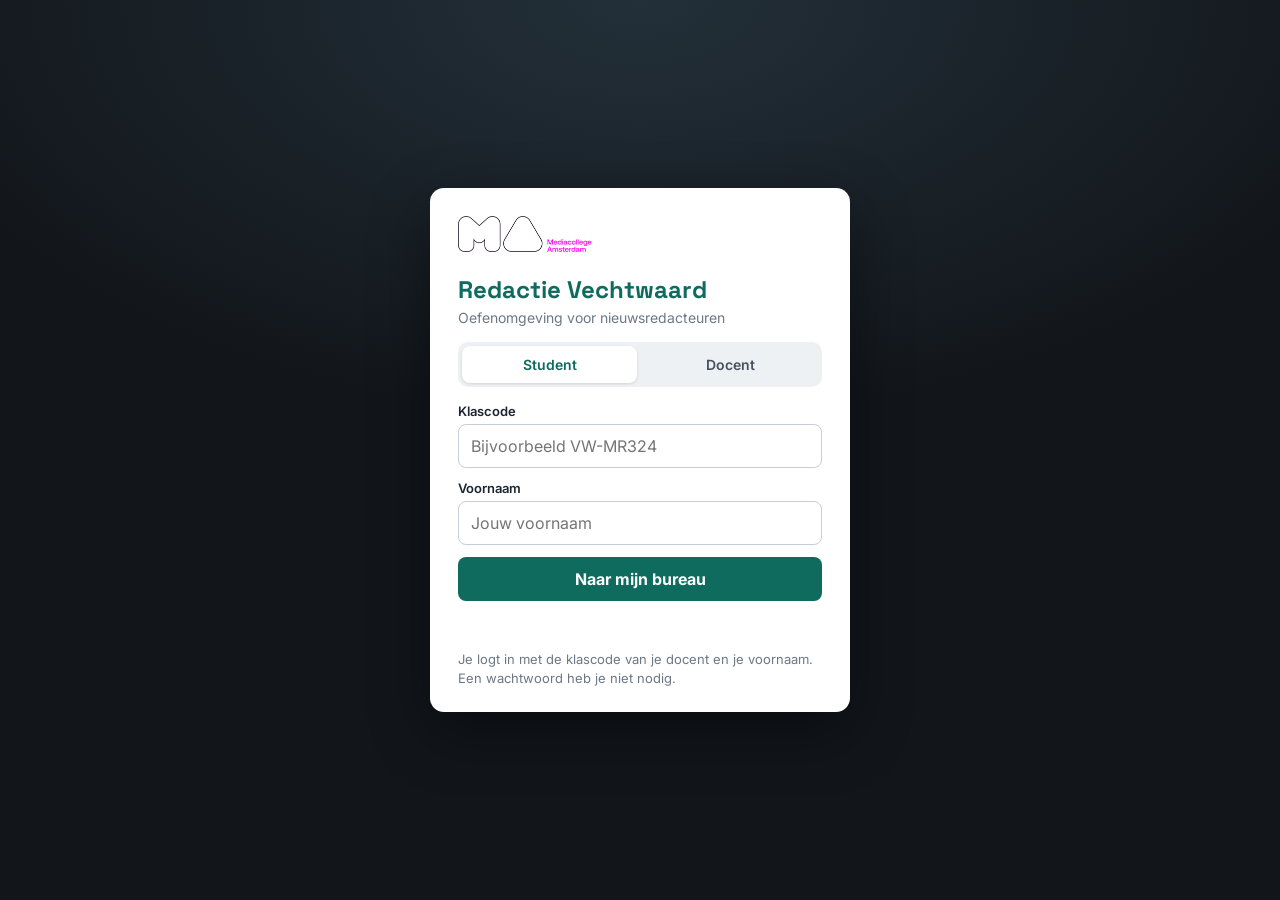
==== commit 426a1ee6: "Klascode VW-MR324 Co-Authored-By: Claude Sonnet 5.5 <noreply@anthropic.com> Claude-Session: https://" ====
--- a/index.html
+++ b/index.html
@@ -421,12 +421,12 @@
     <img src="[data-uri]" alt="Mediacollege Amsterdam" style="height:36px;width:auto;align-self:flex-start;margin-bottom:6px"><div class="lbrand">Redactie Vechtwaard<small>Oefenomgeving voor nieuwsredacteuren</small></div>
     <div class="ltabs"><button data-lt="s" class="on" type="button">Student</button><button data-lt="d" type="button">Docent</button></div>
     <form id="lf-s" autocomplete="off">
-      <label>Klascode<input name="code" required placeholder="Bijvoorbeeld VW-MR2A" autocapitalize="characters" autocomplete="off"></label>
+      <label>Klascode<input name="code" required placeholder="Bijvoorbeeld VW-MR324" autocapitalize="characters" autocomplete="off"></label>
       <label>Voornaam<input name="naam" required maxlength="30" placeholder="Jouw voornaam" autocomplete="given-name"></label>
       <button class="btn" type="submit">Naar mijn bureau</button>
     </form>
     <form id="lf-d" hidden autocomplete="off">
-      <label>Klascode<input name="code" required placeholder="Bijvoorbeeld VW-MR2A" autocapitalize="characters" autocomplete="off"></label>
+      <label>Klascode<input name="code" required placeholder="Bijvoorbeeld VW-MR324" autocapitalize="characters" autocomplete="off"></label>
       <label>Docentcode<input name="dcode" type="password" required autocomplete="current-password"></label>
       <button class="btn" type="submit">Open docentbesturing</button>
     </form>
